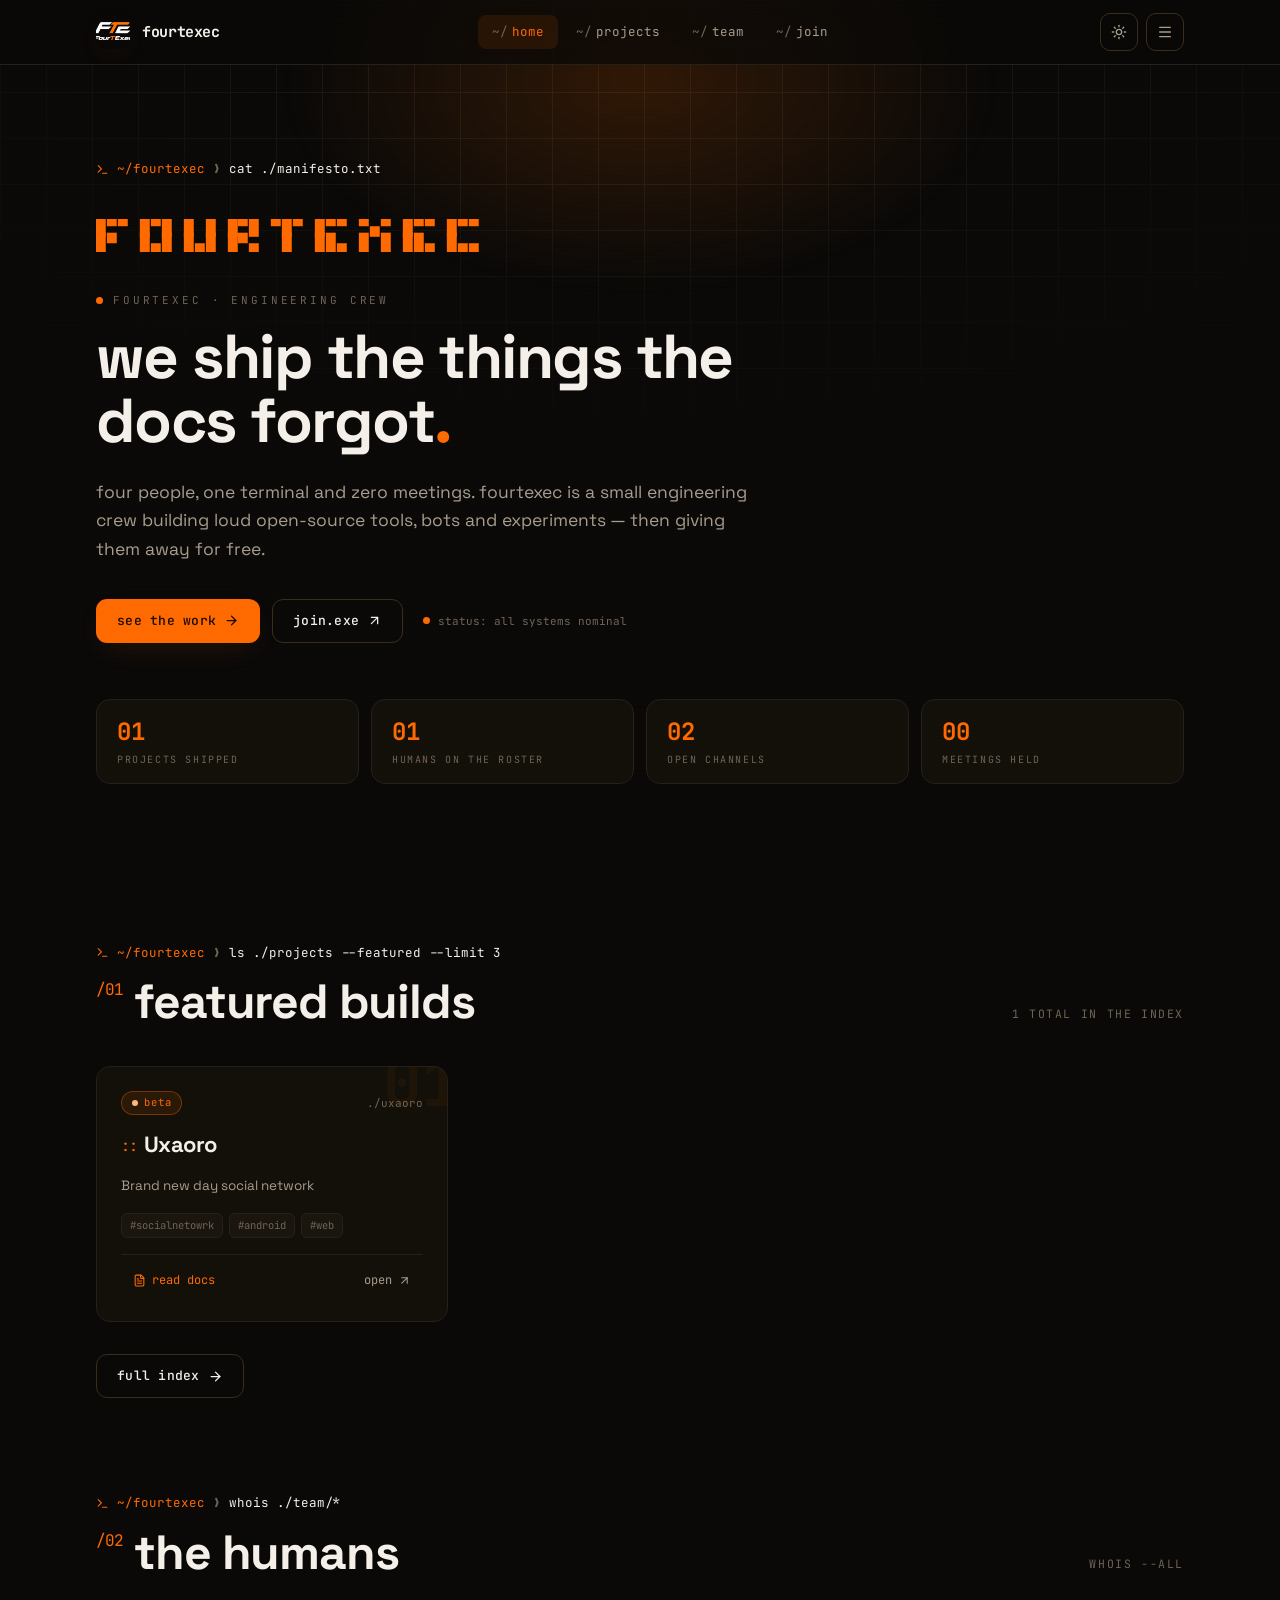
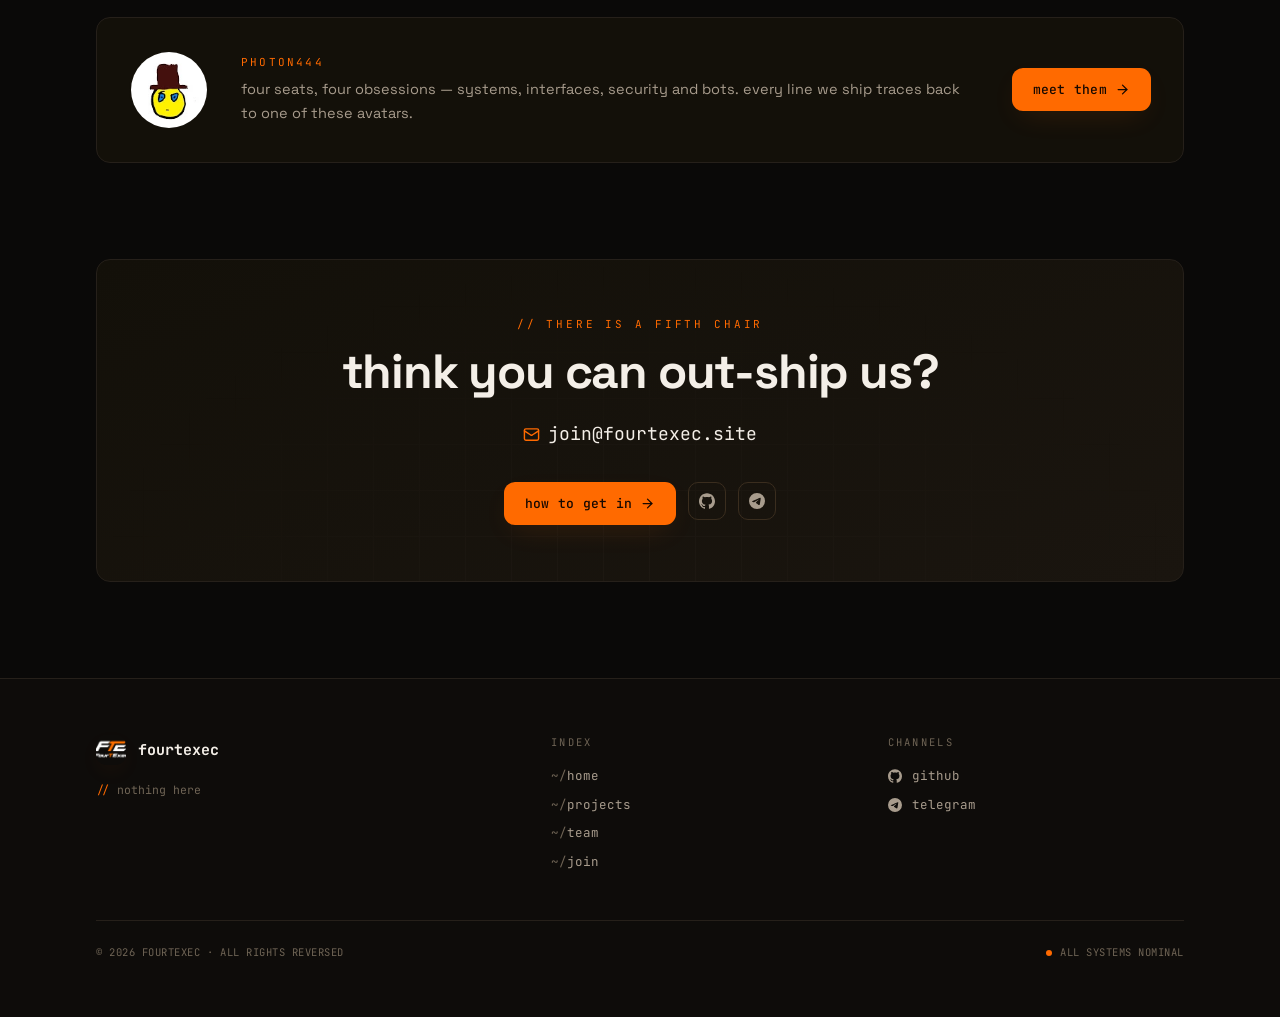
==== index.html @ ac04c068 "Add files via upload" ====
<!doctype html>
<html lang="en" data-theme="dark">
  <head>
    <meta charset="UTF-8" />
    <meta name="viewport" content="width=device-width, initial-scale=1.0" />
    <meta name="description" content="fourtexec — a four-person engineering crew building loud open-source tools, bots and experiments. projects, team roster and how to join." />
    <meta name="theme-color" content="#ff6a00" />
    <link rel="icon" type="image/png" href="logo.png" />
    <title>fourtexec · engineering crew</title>
    <script>
      (function () {
        try {
          var t = localStorage.getItem("fourtexec-theme");
          document.documentElement.dataset.theme = t === "light" ? "light" : "dark";
        } catch (e) {}
      })();
    </script>
    <script type="module" crossorigin>(function(){const c=document.createElement("link").relList;if(c&&c.supports&&c.supports("modulepreload"))return;for(const h of document.querySelectorAll('link[rel="modulepreload"]'))r(h);new MutationObserver(h=>{for(const m of h)if(m.type==="childList")for(const x of m.addedNodes)x.tagName==="LINK"&&x.rel==="modulepreload"&&r(x)}).observe(document,{childList:!0,subtree:!0});function f(h){const m={};return h.integrity&&(m.integrity=h.integrity),h.referrerPolicy&&(m.referrerPolicy=h.referrerPolicy),h.crossOrigin==="use-credentials"?m.credentials="include":h.crossOrigin==="anonymous"?m.credentials="omit":m.credentials="same-origin",m}function r(h){if(h.ep)return;h.ep=!0;const m=f(h);fetch(h.href,m)}})();var Fr={exports:{}},$a={};var Mh;function bp(){if(Mh)return $a;Mh=1;var a=Symbol.for("react.transitional.element"),c=Symbol.for("react.fragment");function f(r,h,m){var x=null;if(m!==void 0&&(x=""+m),h.key!==void 0&&(x=""+h.key),"key"in h){m={};for(var S in h)S!=="key"&&(m[S]=h[S])}else m=h;return h=m.ref,{$$typeof:a,type:r,key:x,ref:h!==void 0?h:null,props:m}}return $a.Fragment=c,$a.jsx=f,$a.jsxs=f,$a}var Uh;function Sp(){return Uh||(Uh=1,Fr.exports=bp()),Fr.exports}var o=Sp(),Wr={exports:{}},_={};var Dh;function Ap(){if(Dh)return _;Dh=1;var a=Symbol.for("react.transitional.element"),c=Symbol.for("react.portal"),f=Symbol.for("react.fragment"),r=Symbol.for("react.strict_mode"),h=Symbol.for("react.profiler"),m=Symbol.for("react.consumer"),x=Symbol.for("react.context"),S=Symbol.for("react.forward_ref"),A=Symbol.for("react.suspense"),y=Symbol.for("react.memo"),N=Symbol.for("react.lazy"),D=Symbol.for("react.activity"),L=Symbol.iterator;function Y(v){return v===null||typeof v!="object"?null:(v=L&&v[L]||v["@@iterator"],typeof v=="function"?v:null)}var w={isMounted:function(){return!1},enqueueForceUpdate:function(){},enqueueReplaceState:function(){},enqueueSetState:function(){}},Z=Object.assign,be={};function Ce(v,R,H){this.props=v,this.context=R,this.refs=be,this.updater=H||w}Ce.prototype.isReactComponent={},Ce.prototype.setState=function(v,R){if(typeof v!="object"&&typeof v!="function"&&v!=null)throw Error("takes an object of state variables to update or a function which returns an object of state variables.");this.updater.enqueueSetState(this,v,R,"setState")},Ce.prototype.forceUpdate=function(v){this.updater.enqueueForceUpdate(this,v,"forceUpdate")};function At(){}At.prototype=Ce.prototype;function Be(v,R,H){this.props=v,this.context=R,this.refs=be,this.updater=H||w}var lt=Be.prototype=new At;lt.constructor=Be,Z(lt,Ce.prototype),lt.isPureReactComponent=!0;var Et=Array.isArray;function _e(){}var I={H:null,A:null,T:null,S:null},Je=Object.prototype.hasOwnProperty;function Qt(v,R,H){var Q=H.ref;return{$$typeof:a,type:v,key:R,ref:Q!==void 0?Q:null,props:H}}function hn(v,R){return Qt(v.type,R,v.props)}function kt(v){return typeof v=="object"&&v!==null&&v.$$typeof===a}function nt(v){var R={"=":"=0",":":"=2"};return"$"+v.replace(/[=:]/g,function(H){return R[H]})}var ql=/\/+/g;function _t(v,R){return typeof v=="object"&&v!==null&&v.key!=null?nt(""+v.key):R.toString(36)}function wt(v){switch(v.status){case"fulfilled":return v.value;case"rejected":throw v.reason;default:switch(typeof v.status=="string"?v.then(_e,_e):(v.status="pending",v.then(function(R){v.status==="pending"&&(v.status="fulfilled",v.value=R)},function(R){v.status==="pending"&&(v.status="rejected",v.reason=R)})),v.status){case"fulfilled":return v.value;case"rejected":throw v.reason}}throw v}function C(v,R,H,Q,J){var P=typeof v;(P==="undefined"||P==="boolean")&&(v=null);var oe=!1;if(v===null)oe=!0;else switch(P){case"bigint":case"string":case"number":oe=!0;break;case"object":switch(v.$$typeof){case a:case c:oe=!0;break;case N:return oe=v._init,C(oe(v._payload),R,H,Q,J)}}if(oe)return J=J(v),oe=Q===""?"."+_t(v,0):Q,Et(J)?(H="",oe!=null&&(H=oe.replace(ql,"$&/")+"/"),C(J,R,H,"",function(ua){return ua})):J!=null&&(kt(J)&&(J=hn(J,H+(J.key==null||v&&v.key===J.key?"":(""+J.key).replace(ql,"$&/")+"/")+oe)),R.push(J)),1;oe=0;var $e=Q===""?".":Q+":";if(Et(v))for(var je=0;je<v.length;je++)Q=v[je],P=$e+_t(Q,je),oe+=C(Q,R,H,P,J);else if(je=Y(v),typeof je=="function")for(v=je.call(v),je=0;!(Q=v.next()).done;)Q=Q.value,P=$e+_t(Q,je++),oe+=C(Q,R,H,P,J);else if(P==="object"){if(typeof v.then=="function")return C(wt(v),R,H,Q,J);throw R=String(v),Error("Objects are not valid as a React child (found: "+(R==="[object Object]"?"object with keys {"+Object.keys(v).join(", ")+"}":R)+"). If you meant to render a collection of children, use an array instead.")}return oe}function B(v,R,H){if(v==null)return v;var Q=[],J=0;return C(v,Q,"","",function(P){return R.call(H,P,J++)}),Q}function V(v){if(v._status===-1){var R=v._result;R=R(),R.then(function(H){(v._status===0||v._status===-1)&&(v._status=1,v._result=H)},function(H){(v._status===0||v._status===-1)&&(v._status=2,v._result=H)}),v._status===-1&&(v._status=0,v._result=R)}if(v._status===1)return v._result.default;throw v._result}var me=typeof reportError=="function"?reportError:function(v){if(typeof window=="object"&&typeof window.ErrorEvent=="function"){var R=new window.ErrorEvent("error",{bubbles:!0,cancelable:!0,message:typeof v=="object"&&v!==null&&typeof v.message=="string"?String(v.message):String(v),error:v});if(!window.dispatchEvent(R))return}else if(typeof process=="object"&&typeof process.emit=="function"){process.emit("uncaughtException",v);return}console.error(v)},ve={map:B,forEach:function(v,R,H){B(v,function(){R.apply(this,arguments)},H)},count:function(v){var R=0;return B(v,function(){R++}),R},toArray:function(v){return B(v,function(R){return R})||[]},only:function(v){if(!kt(v))throw Error("React.Children.only expected to receive a single React element child.");return v}};return _.Activity=D,_.Children=ve,_.Component=Ce,_.Fragment=f,_.Profiler=h,_.PureComponent=Be,_.StrictMode=r,_.Suspense=A,_.__CLIENT_INTERNALS_DO_NOT_USE_OR_WARN_USERS_THEY_CANNOT_UPGRADE=I,_.__COMPILER_RUNTIME={__proto__:null,c:function(v){return I.H.useMemoCache(v)}},_.cache=function(v){return function(){return v.apply(null,arguments)}},_.cacheSignal=function(){return null},_.cloneElement=function(v,R,H){if(v==null)throw Error("The argument must be a React element, but you passed "+v+".");var Q=Z({},v.props),J=v.key;if(R!=null)for(P in R.key!==void 0&&(J=""+R.key),R)!Je.call(R,P)||P==="key"||P==="__self"||P==="__source"||P==="ref"&&R.ref===void 0||(Q[P]=R[P]);var P=arguments.length-2;if(P===1)Q.children=H;else if(1<P){for(var oe=Array(P),$e=0;$e<P;$e++)oe[$e]=arguments[$e+2];Q.children=oe}return Qt(v.type,J,Q)},_.createContext=function(v){return v={$$typeof:x,_currentValue:v,_currentValue2:v,_threadCount:0,Provider:null,Consumer:null},v.Provider=v,v.Consumer={$$typeof:m,_context:v},v},_.createElement=function(v,R,H){var Q,J={},P=null;if(R!=null)for(Q in R.key!==void 0&&(P=""+R.key),R)Je.call(R,Q)&&Q!=="key"&&Q!=="__self"&&Q!=="__source"&&(J[Q]=R[Q]);var oe=arguments.length-2;if(oe===1)J.children=H;else if(1<oe){for(var $e=Array(oe),je=0;je<oe;je++)$e[je]=arguments[je+2];J.children=$e}if(v&&v.defaultProps)for(Q in oe=v.defaultProps,oe)J[Q]===void 0&&(J[Q]=oe[Q]);return Qt(v,P,J)},_.createRef=function(){return{current:null}},_.forwardRef=function(v){return{$$typeof:S,render:v}},_.isValidElement=kt,_.lazy=function(v){return{$$typeof:N,_payload:{_status:-1,_result:v},_init:V}},_.memo=function(v,R){return{$$typeof:y,type:v,compare:R===void 0?null:R}},_.startTransition=function(v){var R=I.T,H={};I.T=H;try{var Q=v(),J=I.S;J!==null&&J(H,Q),typeof Q=="object"&&Q!==null&&typeof Q.then=="function"&&Q.then(_e,me)}catch(P){me(P)}finally{R!==null&&H.types!==null&&(R.types=H.types),I.T=R}},_.unstable_useCacheRefresh=function(){return I.H.useCacheRefresh()},_.use=function(v){return I.H.use(v)},_.useActionState=function(v,R,H){return I.H.useActionState(v,R,H)},_.useCallback=function(v,R){return I.H.useCallback(v,R)},_.useContext=function(v){return I.H.useContext(v)},_.useDebugValue=function(){},_.useDeferredValue=function(v,R){return I.H.useDeferredValue(v,R)},_.useEffect=function(v,R){return I.H.useEffect(v,R)},_.useEffectEvent=function(v){return I.H.useEffectEvent(v)},_.useId=function(){return I.H.useId()},_.useImperativeHandle=function(v,R,H){return I.H.useImperativeHandle(v,R,H)},_.useInsertionEffect=function(v,R){return I.H.useInsertionEffect(v,R)},_.useLayoutEffect=function(v,R){return I.H.useLayoutEffect(v,R)},_.useMemo=function(v,R){return I.H.useMemo(v,R)},_.useOptimistic=function(v,R){return I.H.useOptimistic(v,R)},_.useReducer=function(v,R,H){return I.H.useReducer(v,R,H)},_.useRef=function(v){return I.H.useRef(v)},_.useState=function(v){return I.H.useState(v)},_.useSyncExternalStore=function(v,R,H){return I.H.useSyncExternalStore(v,R,H)},_.useTransition=function(){return I.H.useTransition()},_.version="19.2.6",_}var Rh;function yf(){return Rh||(Rh=1,Wr.exports=Ap()),Wr.exports}var ne=yf(),Ir={exports:{}},ei={},Pr={exports:{}},$r={};var Lh;function Ep(){return Lh||(Lh=1,(function(a){function c(C,B){var V=C.length;C.push(B);e:for(;0<V;){var me=V-1>>>1,ve=C[me];if(0<h(ve,B))C[me]=B,C[V]=ve,V=me;else break e}}function f(C){return C.length===0?null:C[0]}function r(C){if(C.length===0)return null;var B=C[0],V=C.pop();if(V!==B){C[0]=V;e:for(var me=0,ve=C.length,v=ve>>>1;me<v;){var R=2*(me+1)-1,H=C[R],Q=R+1,J=C[Q];if(0>h(H,V))Q<ve&&0>h(J,H)?(C[me]=J,C[Q]=V,me=Q):(C[me]=H,C[R]=V,me=R);else if(Q<ve&&0>h(J,V))C[me]=J,C[Q]=V,me=Q;else break e}}return B}function h(C,B){var V=C.sortIndex-B.sortIndex;return V!==0?V:C.id-B.id}if(a.unstable_now=void 0,typeof performance=="object"&&typeof performance.now=="function"){var m=performance;a.unstable_now=function(){return m.now()}}else{var x=Date,S=x.now();a.unstable_now=function(){return x.now()-S}}var A=[],y=[],N=1,D=null,L=3,Y=!1,w=!1,Z=!1,be=!1,Ce=typeof setTimeout=="function"?setTimeout:null,At=typeof clearTimeout=="function"?clearTimeout:null,Be=typeof setImmediate<"u"?setImmediate:null;function lt(C){for(var B=f(y);B!==null;){if(B.callback===null)r(y);else if(B.startTime<=C)r(y),B.sortIndex=B.expirationTime,c(A,B);else break;B=f(y)}}function Et(C){if(Z=!1,lt(C),!w)if(f(A)!==null)w=!0,_e||(_e=!0,nt());else{var B=f(y);B!==null&&wt(Et,B.startTime-C)}}var _e=!1,I=-1,Je=5,Qt=-1;function hn(){return be?!0:!(a.unstable_now()-Qt<Je)}function kt(){if(be=!1,_e){var C=a.unstable_now();Qt=C;var B=!0;try{e:{w=!1,Z&&(Z=!1,At(I),I=-1),Y=!0;var V=L;try{t:{for(lt(C),D=f(A);D!==null&&!(D.expirationTime>C&&hn());){var me=D.callback;if(typeof me=="function"){D.callback=null,L=D.priorityLevel;var ve=me(D.expirationTime<=C);if(C=a.unstable_now(),typeof ve=="function"){D.callback=ve,lt(C),B=!0;break t}D===f(A)&&r(A),lt(C)}else r(A);D=f(A)}if(D!==null)B=!0;else{var v=f(y);v!==null&&wt(Et,v.startTime-C),B=!1}}break e}finally{D=null,L=V,Y=!1}B=void 0}}finally{B?nt():_e=!1}}}var nt;if(typeof Be=="function")nt=function(){Be(kt)};else if(typeof MessageChannel<"u"){var ql=new MessageChannel,_t=ql.port2;ql.port1.onmessage=kt,nt=function(){_t.postMessage(null)}}else nt=function(){Ce(kt,0)};function wt(C,B){I=Ce(function(){C(a.unstable_now())},B)}a.unstable_IdlePriority=5,a.unstable_ImmediatePriority=1,a.unstable_LowPriority=4,a.unstable_NormalPriority=3,a.unstable_Profiling=null,a.unstable_UserBlockingPriority=2,a.unstable_cancelCallback=function(C){C.callback=null},a.unstable_forceFrameRate=function(C){0>C||125<C?console.error("forceFrameRate takes a positive int between 0 and 125, forcing frame rates higher than 125 fps is not supported"):Je=0<C?Math.floor(1e3/C):5},a.unstable_getCurrentPriorityLevel=function(){return L},a.unstable_next=function(C){switch(L){case 1:case 2:case 3:var B=3;break;default:B=L}var V=L;L=B;try{return C()}finally{L=V}},a.unstable_requestPaint=function(){be=!0},a.unstable_runWithPriority=function(C,B){switch(C){case 1:case 2:case 3:case 4:case 5:break;default:C=3}var V=L;L=C;try{return B()}finally{L=V}},a.unstable_scheduleCallback=function(C,B,V){var me=a.unstable_now();switch(typeof V=="object"&&V!==null?(V=V.delay,V=typeof V=="number"&&0<V?me+V:me):V=me,C){case 1:var ve=-1;break;case 2:ve=250;break;case 5:ve=1073741823;break;case 4:ve=1e4;break;default:ve=5e3}return ve=V+ve,C={id:N++,callback:B,priorityLevel:C,startTime:V,expirationTime:ve,sortIndex:-1},V>me?(C.sortIndex=V,c(y,C),f(A)===null&&C===f(y)&&(Z?(At(I),I=-1):Z=!0,wt(Et,V-me))):(C.sortIndex=ve,c(A,C),w||Y||(w=!0,_e||(_e=!0,nt()))),C},a.unstable_shouldYield=hn,a.unstable_wrapCallback=function(C){var B=L;return function(){var V=L;L=B;try{return C.apply(this,arguments)}finally{L=V}}}})($r)),$r}var wh;function Tp(){return wh||(wh=1,Pr.exports=Ep()),Pr.exports}var ef={exports:{}},Fe={};var Bh;function Np(){if(Bh)return Fe;Bh=1;var a=yf();function c(A){var y="https://react.dev/errors/"+A;if(1<arguments.length){y+="?args[]="+encodeURIComponent(arguments[1]);for(var N=2;N<arguments.length;N++)y+="&args[]="+encodeURIComponent(arguments[N])}return"Minified React error #"+A+"; visit "+y+" for the full message or use the non-minified dev environment for full errors and additional helpful warnings."}function f(){}var r={d:{f,r:function(){throw Error(c(522))},D:f,C:f,L:f,m:f,X:f,S:f,M:f},p:0,findDOMNode:null},h=Symbol.for("react.portal");function m(A,y,N){var D=3<arguments.length&&arguments[3]!==void 0?arguments[3]:null;return{$$typeof:h,key:D==null?null:""+D,children:A,containerInfo:y,implementation:N}}var x=a.__CLIENT_INTERNALS_DO_NOT_USE_OR_WARN_USERS_THEY_CANNOT_UPGRADE;function S(A,y){if(A==="font")return"";if(typeof y=="string")return y==="use-credentials"?y:""}return Fe.__DOM_INTERNALS_DO_NOT_USE_OR_WARN_USERS_THEY_CANNOT_UPGRADE=r,Fe.createPortal=function(A,y){var N=2<arguments.length&&arguments[2]!==void 0?arguments[2]:null;if(!y||y.nodeType!==1&&y.nodeType!==9&&y.nodeType!==11)throw Error(c(299));return m(A,y,null,N)},Fe.flushSync=function(A){var y=x.T,N=r.p;try{if(x.T=null,r.p=2,A)return A()}finally{x.T=y,r.p=N,r.d.f()}},Fe.preconnect=function(A,y){typeof A=="string"&&(y?(y=y.crossOrigin,y=typeof y=="string"?y==="use-credentials"?y:"":void 0):y=null,r.d.C(A,y))},Fe.prefetchDNS=function(A){typeof A=="string"&&r.d.D(A)},Fe.preinit=function(A,y){if(typeof A=="string"&&y&&typeof y.as=="string"){var N=y.as,D=S(N,y.crossOrigin),L=typeof y.integrity=="string"?y.integrity:void 0,Y=typeof y.fetchPriority=="string"?y.fetchPriority:void 0;N==="style"?r.d.S(A,typeof y.precedence=="string"?y.precedence:void 0,{crossOrigin:D,integrity:L,fetchPriority:Y}):N==="script"&&r.d.X(A,{crossOrigin:D,integrity:L,fetchPriority:Y,nonce:typeof y.nonce=="string"?y.nonce:void 0})}},Fe.preinitModule=function(A,y){if(typeof A=="string")if(typeof y=="object"&&y!==null){if(y.as==null||y.as==="script"){var N=S(y.as,y.crossOrigin);r.d.M(A,{crossOrigin:N,integrity:typeof y.integrity=="string"?y.integrity:void 0,nonce:typeof y.nonce=="string"?y.nonce:void 0})}}else y==null&&r.d.M(A)},Fe.preload=function(A,y){if(typeof A=="string"&&typeof y=="object"&&y!==null&&typeof y.as=="string"){var N=y.as,D=S(N,y.crossOrigin);r.d.L(A,N,{crossOrigin:D,integrity:typeof y.integrity=="string"?y.integrity:void 0,nonce:typeof y.nonce=="string"?y.nonce:void 0,type:typeof y.type=="string"?y.type:void 0,fetchPriority:typeof y.fetchPriority=="string"?y.fetchPriority:void 0,referrerPolicy:typeof y.referrerPolicy=="string"?y.referrerPolicy:void 0,imageSrcSet:typeof y.imageSrcSet=="string"?y.imageSrcSet:void 0,imageSizes:typeof y.imageSizes=="string"?y.imageSizes:void 0,media:typeof y.media=="string"?y.media:void 0})}},Fe.preloadModule=function(A,y){if(typeof A=="string")if(y){var N=S(y.as,y.crossOrigin);r.d.m(A,{as:typeof y.as=="string"&&y.as!=="script"?y.as:void 0,crossOrigin:N,integrity:typeof y.integrity=="string"?y.integrity:void 0})}else r.d.m(A)},Fe.requestFormReset=function(A){r.d.r(A)},Fe.unstable_batchedUpdates=function(A,y){return A(y)},Fe.useFormState=function(A,y,N){return x.H.useFormState(A,y,N)},Fe.useFormStatus=function(){return x.H.useHostTransitionStatus()},Fe.version="19.2.6",Fe}var Hh;function jp(){if(Hh)return ef.exports;Hh=1;function a(){if(!(typeof __REACT_DEVTOOLS_GLOBAL_HOOK__>"u"||typeof __REACT_DEVTOOLS_GLOBAL_HOOK__.checkDCE!="function"))try{__REACT_DEVTOOLS_GLOBAL_HOOK__.checkDCE(a)}catch(c){console.error(c)}}return a(),ef.exports=Np(),ef.exports}var Yh;function zp(){if(Yh)return ei;Yh=1;var a=Tp(),c=yf(),f=jp();function r(e){var t="https://react.dev/errors/"+e;if(1<arguments.length){t+="?args[]="+encodeURIComponent(arguments[1]);for(var l=2;l<arguments.length;l++)t+="&args[]="+encodeURIComponent(arguments[l])}return"Minified React error #"+e+"; visit "+t+" for the full message or use the non-minified dev environment for full errors and additional helpful warnings."}function h(e){return!(!e||e.nodeType!==1&&e.nodeType!==9&&e.nodeType!==11)}function m(e){var t=e,l=e;if(e.alternate)for(;t.return;)t=t.return;else{e=t;do t=e,(t.flags&4098)!==0&&(l=t.return),e=t.return;while(e)}return t.tag===3?l:null}function x(e){if(e.tag===13){var t=e.memoizedState;if(t===null&&(e=e.alternate,e!==null&&(t=e.memoizedState)),t!==null)return t.dehydrated}return null}function S(e){if(e.tag===31){var t=e.memoizedState;if(t===null&&(e=e.alternate,e!==null&&(t=e.memoizedState)),t!==null)return t.dehydrated}return null}function A(e){if(m(e)!==e)throw Error(r(188))}function y(e){var t=e.alternate;if(!t){if(t=m(e),t===null)throw Error(r(188));return t!==e?null:e}for(var l=e,n=t;;){var i=l.return;if(i===null)break;var u=i.alternate;if(u===null){if(n=i.return,n!==null){l=n;continue}break}if(i.child===u.child){for(u=i.child;u;){if(u===l)return A(i),e;if(u===n)return A(i),t;u=u.sibling}throw Error(r(188))}if(l.return!==n.return)l=i,n=u;else{for(var s=!1,d=i.child;d;){if(d===l){s=!0,l=i,n=u;break}if(d===n){s=!0,n=i,l=u;break}d=d.sibling}if(!s){for(d=u.child;d;){if(d===l){s=!0,l=u,n=i;break}if(d===n){s=!0,n=u,l=i;break}d=d.sibling}if(!s)throw Error(r(189))}}if(l.alternate!==n)throw Error(r(190))}if(l.tag!==3)throw Error(r(188));return l.stateNode.current===l?e:t}function N(e){var t=e.tag;if(t===5||t===26||t===27||t===6)return e;for(e=e.child;e!==null;){if(t=N(e),t!==null)return t;e=e.sibling}return null}var D=Object.assign,L=Symbol.for("react.element"),Y=Symbol.for("react.transitional.element"),w=Symbol.for("react.portal"),Z=Symbol.for("react.fragment"),be=Symbol.for("react.strict_mode"),Ce=Symbol.for("react.profiler"),At=Symbol.for("react.consumer"),Be=Symbol.for("react.context"),lt=Symbol.for("react.forward_ref"),Et=Symbol.for("react.suspense"),_e=Symbol.for("react.suspense_list"),I=Symbol.for("react.memo"),Je=Symbol.for("react.lazy"),Qt=Symbol.for("react.activity"),hn=Symbol.for("react.memo_cache_sentinel"),kt=Symbol.iterator;function nt(e){return e===null||typeof e!="object"?null:(e=kt&&e[kt]||e["@@iterator"],typeof e=="function"?e:null)}var ql=Symbol.for("react.client.reference");function _t(e){if(e==null)return null;if(typeof e=="function")return e.$$typeof===ql?null:e.displayName||e.name||null;if(typeof e=="string")return e;switch(e){case Z:return"Fragment";case Ce:return"Profiler";case be:return"StrictMode";case Et:return"Suspense";case _e:return"SuspenseList";case Qt:return"Activity"}if(typeof e=="object")switch(e.$$typeof){case w:return"Portal";case Be:return e.displayName||"Context";case At:return(e._context.displayName||"Context")+".Consumer";case lt:var t=e.render;return e=e.displayName,e||(e=t.displayName||t.name||"",e=e!==""?"ForwardRef("+e+")":"ForwardRef"),e;case I:return t=e.displayName||null,t!==null?t:_t(e.type)||"Memo";case Je:t=e._payload,e=e._init;try{return _t(e(t))}catch{}}return null}var wt=Array.isArray,C=c.__CLIENT_INTERNALS_DO_NOT_USE_OR_WARN_USERS_THEY_CANNOT_UPGRADE,B=f.__DOM_INTERNALS_DO_NOT_USE_OR_WARN_USERS_THEY_CANNOT_UPGRADE,V={pending:!1,data:null,method:null,action:null},me=[],ve=-1;function v(e){return{current:e}}function R(e){0>ve||(e.current=me[ve],me[ve]=null,ve--)}function H(e,t){ve++,me[ve]=e.current,e.current=t}var Q=v(null),J=v(null),P=v(null),oe=v(null);function $e(e,t){switch(H(P,t),H(J,e),H(Q,null),t.nodeType){case 9:case 11:e=(e=t.documentElement)&&(e=e.namespaceURI)?$d(e):0;break;default:if(e=t.tagName,t=t.namespaceURI)t=$d(t),e=eh(t,e);else switch(e){case"svg":e=1;break;case"math":e=2;break;default:e=0}}R(Q),H(Q,e)}function je(){R(Q),R(J),R(P)}function ua(e){e.memoizedState!==null&&H(oe,e);var t=Q.current,l=eh(t,e.type);t!==l&&(H(J,e),H(Q,l))}function ai(e){J.current===e&&(R(Q),R(J)),oe.current===e&&(R(oe),Fa._currentValue=V)}var Uu,Of;function Ql(e){if(Uu===void 0)try{throw Error()}catch(l){var t=l.stack.trim().match(/\n( *(at )?)/);Uu=t&&t[1]||"",Of=-1<l.stack.indexOf(`
    at`)?" (<anonymous>)":-1<l.stack.indexOf("@")?"@unknown:0:0":""}return`
`+Uu+e+Of}var Du=!1;function Ru(e,t){if(!e||Du)return"";Du=!0;var l=Error.prepareStackTrace;Error.prepareStackTrace=void 0;try{var n={DetermineComponentFrameRoot:function(){try{if(t){var U=function(){throw Error()};if(Object.defineProperty(U.prototype,"props",{set:function(){throw Error()}}),typeof Reflect=="object"&&Reflect.construct){try{Reflect.construct(U,[])}catch(z){var j=z}Reflect.construct(e,[],U)}else{try{U.call()}catch(z){j=z}e.call(U.prototype)}}else{try{throw Error()}catch(z){j=z}(U=e())&&typeof U.catch=="function"&&U.catch(function(){})}}catch(z){if(z&&j&&typeof z.stack=="string")return[z.stack,j.stack]}return[null,null]}};n.DetermineComponentFrameRoot.displayName="DetermineComponentFrameRoot";var i=Object.getOwnPropertyDescriptor(n.DetermineComponentFrameRoot,"name");i&&i.configurable&&Object.defineProperty(n.DetermineComponentFrameRoot,"name",{value:"DetermineComponentFrameRoot"});var u=n.DetermineComponentFrameRoot(),s=u[0],d=u[1];if(s&&d){var p=s.split(`
`),T=d.split(`
`);for(i=n=0;n<p.length&&!p[n].includes("DetermineComponentFrameRoot");)n++;for(;i<T.length&&!T[i].includes("DetermineComponentFrameRoot");)i++;if(n===p.length||i===T.length)for(n=p.length-1,i=T.length-1;1<=n&&0<=i&&p[n]!==T[i];)i--;for(;1<=n&&0<=i;n--,i--)if(p[n]!==T[i]){if(n!==1||i!==1)do if(n--,i--,0>i||p[n]!==T[i]){var O=`
`+p[n].replace(" at new "," at ");return e.displayName&&O.includes("<anonymous>")&&(O=O.replace("<anonymous>",e.displayName)),O}while(1<=n&&0<=i);break}}}finally{Du=!1,Error.prepareStackTrace=l}return(l=e?e.displayName||e.name:"")?Ql(l):""}function Im(e,t){switch(e.tag){case 26:case 27:case 5:return Ql(e.type);case 16:return Ql("Lazy");case 13:return e.child!==t&&t!==null?Ql("Suspense Fallback"):Ql("Suspense");case 19:return Ql("SuspenseList");case 0:case 15:return Ru(e.type,!1);case 11:return Ru(e.type.render,!1);case 1:return Ru(e.type,!0);case 31:return Ql("Activity");default:return""}}function Cf(e){try{var t="",l=null;do t+=Im(e,l),l=e,e=e.return;while(e);return t}catch(n){return`
Error generating stack: `+n.message+`
`+n.stack}}var Lu=Object.prototype.hasOwnProperty,wu=a.unstable_scheduleCallback,Bu=a.unstable_cancelCallback,Pm=a.unstable_shouldYield,$m=a.unstable_requestPaint,ot=a.unstable_now,e0=a.unstable_getCurrentPriorityLevel,Mf=a.unstable_ImmediatePriority,Uf=a.unstable_UserBlockingPriority,ii=a.unstable_NormalPriority,t0=a.unstable_LowPriority,Df=a.unstable_IdlePriority,l0=a.log,n0=a.unstable_setDisableYieldValue,ca=null,dt=null;function hl(e){if(typeof l0=="function"&&n0(e),dt&&typeof dt.setStrictMode=="function")try{dt.setStrictMode(ca,e)}catch{}}var ht=Math.clz32?Math.clz32:u0,a0=Math.log,i0=Math.LN2;function u0(e){return e>>>=0,e===0?32:31-(a0(e)/i0|0)|0}var ui=256,ci=262144,ri=4194304;function kl(e){var t=e&42;if(t!==0)return t;switch(e&-e){case 1:return 1;case 2:return 2;case 4:return 4;case 8:return 8;case 16:return 16;case 32:return 32;case 64:return 64;case 128:return 128;case 256:case 512:case 1024:case 2048:case 4096:case 8192:case 16384:case 32768:case 65536:case 131072:return e&261888;case 262144:case 524288:case 1048576:case 2097152:return e&3932160;case 4194304:case 8388608:case 16777216:case 33554432:return e&62914560;case 67108864:return 67108864;case 134217728:return 134217728;case 268435456:return 268435456;case 536870912:return 536870912;case 1073741824:return 0;default:return e}}function fi(e,t,l){var n=e.pendingLanes;if(n===0)return 0;var i=0,u=e.suspendedLanes,s=e.pingedLanes;e=e.warmLanes;var d=n&134217727;return d!==0?(n=d&~u,n!==0?i=kl(n):(s&=d,s!==0?i=kl(s):l||(l=d&~e,l!==0&&(i=kl(l))))):(d=n&~u,d!==0?i=kl(d):s!==0?i=kl(s):l||(l=n&~e,l!==0&&(i=kl(l)))),i===0?0:t!==0&&t!==i&&(t&u)===0&&(u=i&-i,l=t&-t,u>=l||u===32&&(l&4194048)!==0)?t:i}function ra(e,t){return(e.pendingLanes&~(e.suspendedLanes&~e.pingedLanes)&t)===0}function c0(e,t){switch(e){case 1:case 2:case 4:case 8:case 64:return t+250;case 16:case 32:case 128:case 256:case 512:case 1024:case 2048:case 4096:case 8192:case 16384:case 32768:case 65536:case 131072:case 262144:case 524288:case 1048576:case 2097152:return t+5e3;case 4194304:case 8388608:case 16777216:case 33554432:return-1;case 67108864:case 134217728:case 268435456:case 536870912:case 1073741824:return-1;default:return-1}}function Rf(){var e=ri;return ri<<=1,(ri&62914560)===0&&(ri=4194304),e}function Hu(e){for(var t=[],l=0;31>l;l++)t.push(e);return t}function fa(e,t){e.pendingLanes|=t,t!==268435456&&(e.suspendedLanes=0,e.pingedLanes=0,e.warmLanes=0)}function r0(e,t,l,n,i,u){var s=e.pendingLanes;e.pendingLanes=l,e.suspendedLanes=0,e.pingedLanes=0,e.warmLanes=0,e.expiredLanes&=l,e.entangledLanes&=l,e.errorRecoveryDisabledLanes&=l,e.shellSuspendCounter=0;var d=e.entanglements,p=e.expirationTimes,T=e.hiddenUpdates;for(l=s&~l;0<l;){var O=31-ht(l),U=1<<O;d[O]=0,p[O]=-1;var j=T[O];if(j!==null)for(T[O]=null,O=0;O<j.length;O++){var z=j[O];z!==null&&(z.lane&=-536870913)}l&=~U}n!==0&&Lf(e,n,0),u!==0&&i===0&&e.tag!==0&&(e.suspendedLanes|=u&~(s&~t))}function Lf(e,t,l){e.pendingLanes|=t,e.suspendedLanes&=~t;var n=31-ht(t);e.entangledLanes|=t,e.entanglements[n]=e.entanglements[n]|1073741824|l&261930}function wf(e,t){var l=e.entangledLanes|=t;for(e=e.entanglements;l;){var n=31-ht(l),i=1<<n;i&t|e[n]&t&&(e[n]|=t),l&=~i}}function Bf(e,t){var l=t&-t;return l=(l&42)!==0?1:Yu(l),(l&(e.suspendedLanes|t))!==0?0:l}function Yu(e){switch(e){case 2:e=1;break;case 8:e=4;break;case 32:e=16;break;case 256:case 512:case 1024:case 2048:case 4096:case 8192:case 16384:case 32768:case 65536:case 131072:case 262144:case 524288:case 1048576:case 2097152:case 4194304:case 8388608:case 16777216:case 33554432:e=128;break;case 268435456:e=134217728;break;default:e=0}return e}function qu(e){return e&=-e,2<e?8<e?(e&134217727)!==0?32:268435456:8:2}function Hf(){var e=B.p;return e!==0?e:(e=window.event,e===void 0?32:Eh(e.type))}function Yf(e,t){var l=B.p;try{return B.p=e,t()}finally{B.p=l}}var ml=Math.random().toString(36).slice(2),ke="__reactFiber$"+ml,at="__reactProps$"+ml,mn="__reactContainer$"+ml,Qu="__reactEvents$"+ml,f0="__reactListeners$"+ml,s0="__reactHandles$"+ml,qf="__reactResources$"+ml,sa="__reactMarker$"+ml;function ku(e){delete e[ke],delete e[at],delete e[Qu],delete e[f0],delete e[s0]}function pn(e){var t=e[ke];if(t)return t;for(var l=e.parentNode;l;){if(t=l[mn]||l[ke]){if(l=t.alternate,t.child!==null||l!==null&&l.child!==null)for(e=ch(e);e!==null;){if(l=e[ke])return l;e=ch(e)}return t}e=l,l=e.parentNode}return null}function gn(e){if(e=e[ke]||e[mn]){var t=e.tag;if(t===5||t===6||t===13||t===31||t===26||t===27||t===3)return e}return null}function oa(e){var t=e.tag;if(t===5||t===26||t===27||t===6)return e.stateNode;throw Error(r(33))}function yn(e){var t=e[qf];return t||(t=e[qf]={hoistableStyles:new Map,hoistableScripts:new Map}),t}function He(e){e[sa]=!0}var Qf=new Set,kf={};function Gl(e,t){vn(e,t),vn(e+"Capture",t)}function vn(e,t){for(kf[e]=t,e=0;e<t.length;e++)Qf.add(t[e])}var o0=RegExp("^[:A-Z_a-z\\u00C0-\\u00D6\\u00D8-\\u00F6\\u00F8-\\u02FF\\u0370-\\u037D\\u037F-\\u1FFF\\u200C-\\u200D\\u2070-\\u218F\\u2C00-\\u2FEF\\u3001-\\uD7FF\\uF900-\\uFDCF\\uFDF0-\\uFFFD][:A-Z_a-z\\u00C0-\\u00D6\\u00D8-\\u00F6\\u00F8-\\u02FF\\u0370-\\u037D\\u037F-\\u1FFF\\u200C-\\u200D\\u2070-\\u218F\\u2C00-\\u2FEF\\u3001-\\uD7FF\\uF900-\\uFDCF\\uFDF0-\\uFFFD\\-.0-9\\u00B7\\u0300-\\u036F\\u203F-\\u2040]*$"),Gf={},Xf={};function d0(e){return Lu.call(Xf,e)?!0:Lu.call(Gf,e)?!1:o0.test(e)?Xf[e]=!0:(Gf[e]=!0,!1)}function si(e,t,l){if(d0(t))if(l===null)e.removeAttribute(t);else{switch(typeof l){case"undefined":case"function":case"symbol":e.removeAttribute(t);return;case"boolean":var n=t.toLowerCase().slice(0,5);if(n!=="data-"&&n!=="aria-"){e.removeAttribute(t);return}}e.setAttribute(t,""+l)}}function oi(e,t,l){if(l===null)e.removeAttribute(t);else{switch(typeof l){case"undefined":case"function":case"symbol":case"boolean":e.removeAttribute(t);return}e.setAttribute(t,""+l)}}function Jt(e,t,l,n){if(n===null)e.removeAttribute(l);else{switch(typeof n){case"undefined":case"function":case"symbol":case"boolean":e.removeAttribute(l);return}e.setAttributeNS(t,l,""+n)}}function Tt(e){switch(typeof e){case"bigint":case"boolean":case"number":case"string":case"undefined":return e;case"object":return e;default:return""}}function Kf(e){var t=e.type;return(e=e.nodeName)&&e.toLowerCase()==="input"&&(t==="checkbox"||t==="radio")}function h0(e,t,l){var n=Object.getOwnPropertyDescriptor(e.constructor.prototype,t);if(!e.hasOwnProperty(t)&&typeof n<"u"&&typeof n.get=="function"&&typeof n.set=="function"){var i=n.get,u=n.set;return Object.defineProperty(e,t,{configurable:!0,get:function(){return i.call(this)},set:function(s){l=""+s,u.call(this,s)}}),Object.defineProperty(e,t,{enumerable:n.enumerable}),{getValue:function(){return l},setValue:function(s){l=""+s},stopTracking:function(){e._valueTracker=null,delete e[t]}}}}function Gu(e){if(!e._valueTracker){var t=Kf(e)?"checked":"value";e._valueTracker=h0(e,t,""+e[t])}}function Vf(e){if(!e)return!1;var t=e._valueTracker;if(!t)return!0;var l=t.getValue(),n="";return e&&(n=Kf(e)?e.checked?"true":"false":e.value),e=n,e!==l?(t.setValue(e),!0):!1}function di(e){if(e=e||(typeof document<"u"?document:void 0),typeof e>"u")return null;try{return e.activeElement||e.body}catch{return e.body}}var m0=/[\n"\\]/g;function Nt(e){return e.replace(m0,function(t){return"\\"+t.charCodeAt(0).toString(16)+" "})}function Xu(e,t,l,n,i,u,s,d){e.name="",s!=null&&typeof s!="function"&&typeof s!="symbol"&&typeof s!="boolean"?e.type=s:e.removeAttribute("type"),t!=null?s==="number"?(t===0&&e.value===""||e.value!=t)&&(e.value=""+Tt(t)):e.value!==""+Tt(t)&&(e.value=""+Tt(t)):s!=="submit"&&s!=="reset"||e.removeAttribute("value"),t!=null?Ku(e,s,Tt(t)):l!=null?Ku(e,s,Tt(l)):n!=null&&e.removeAttribute("value"),i==null&&u!=null&&(e.defaultChecked=!!u),i!=null&&(e.checked=i&&typeof i!="function"&&typeof i!="symbol"),d!=null&&typeof d!="function"&&typeof d!="symbol"&&typeof d!="boolean"?e.name=""+Tt(d):e.removeAttribute("name")}function Zf(e,t,l,n,i,u,s,d){if(u!=null&&typeof u!="function"&&typeof u!="symbol"&&typeof u!="boolean"&&(e.type=u),t!=null||l!=null){if(!(u!=="submit"&&u!=="reset"||t!=null)){Gu(e);return}l=l!=null?""+Tt(l):"",t=t!=null?""+Tt(t):l,d||t===e.value||(e.value=t),e.defaultValue=t}n=n??i,n=typeof n!="function"&&typeof n!="symbol"&&!!n,e.checked=d?e.checked:!!n,e.defaultChecked=!!n,s!=null&&typeof s!="function"&&typeof s!="symbol"&&typeof s!="boolean"&&(e.name=s),Gu(e)}function Ku(e,t,l){t==="number"&&di(e.ownerDocument)===e||e.defaultValue===""+l||(e.defaultValue=""+l)}function xn(e,t,l,n){if(e=e.options,t){t={};for(var i=0;i<l.length;i++)t["$"+l[i]]=!0;for(l=0;l<e.length;l++)i=t.hasOwnProperty("$"+e[l].value),e[l].selected!==i&&(e[l].selected=i),i&&n&&(e[l].defaultSelected=!0)}else{for(l=""+Tt(l),t=null,i=0;i<e.length;i++){if(e[i].value===l){e[i].selected=!0,n&&(e[i].defaultSelected=!0);return}t!==null||e[i].disabled||(t=e[i])}t!==null&&(t.selected=!0)}}function _f(e,t,l){if(t!=null&&(t=""+Tt(t),t!==e.value&&(e.value=t),l==null)){e.defaultValue!==t&&(e.defaultValue=t);return}e.defaultValue=l!=null?""+Tt(l):""}function Jf(e,t,l,n){if(t==null){if(n!=null){if(l!=null)throw Error(r(92));if(wt(n)){if(1<n.length)throw Error(r(93));n=n[0]}l=n}l==null&&(l=""),t=l}l=Tt(t),e.defaultValue=l,n=e.textContent,n===l&&n!==""&&n!==null&&(e.value=n),Gu(e)}function bn(e,t){if(t){var l=e.firstChild;if(l&&l===e.lastChild&&l.nodeType===3){l.nodeValue=t;return}}e.textContent=t}var p0=new Set("animationIterationCount aspectRatio borderImageOutset borderImageSlice borderImageWidth boxFlex boxFlexGroup boxOrdinalGroup columnCount columns flex flexGrow flexPositive flexShrink flexNegative flexOrder gridArea gridRow gridRowEnd gridRowSpan gridRowStart gridColumn gridColumnEnd gridColumnSpan gridColumnStart fontWeight lineClamp lineHeight opacity order orphans scale tabSize widows zIndex zoom fillOpacity floodOpacity stopOpacity strokeDasharray strokeDashoffset strokeMiterlimit strokeOpacity strokeWidth MozAnimationIterationCount MozBoxFlex MozBoxFlexGroup MozLineClamp msAnimationIterationCount msFlex msZoom msFlexGrow msFlexNegative msFlexOrder msFlexPositive msFlexShrink msGridColumn msGridColumnSpan msGridRow msGridRowSpan WebkitAnimationIterationCount WebkitBoxFlex WebKitBoxFlexGroup WebkitBoxOrdinalGroup WebkitColumnCount WebkitColumns WebkitFlex WebkitFlexGrow WebkitFlexPositive WebkitFlexShrink WebkitLineClamp".split(" "));function Ff(e,t,l){var n=t.indexOf("--")===0;l==null||typeof l=="boolean"||l===""?n?e.setProperty(t,""):t==="float"?e.cssFloat="":e[t]="":n?e.setProperty(t,l):typeof l!="number"||l===0||p0.has(t)?t==="float"?e.cssFloat=l:e[t]=(""+l).trim():e[t]=l+"px"}function Wf(e,t,l){if(t!=null&&typeof t!="object")throw Error(r(62));if(e=e.style,l!=null){for(var n in l)!l.hasOwnProperty(n)||t!=null&&t.hasOwnProperty(n)||(n.indexOf("--")===0?e.setProperty(n,""):n==="float"?e.cssFloat="":e[n]="");for(var i in t)n=t[i],t.hasOwnProperty(i)&&l[i]!==n&&Ff(e,i,n)}else for(var u in t)t.hasOwnProperty(u)&&Ff(e,u,t[u])}function Vu(e){if(e.indexOf("-")===-1)return!1;switch(e){case"annotation-xml":case"color-profile":case"font-face":case"font-face-src":case"font-face-uri":case"font-face-format":case"font-face-name":case"missing-glyph":return!1;default:return!0}}var g0=new Map([["acceptCharset","accept-charset"],["htmlFor","for"],["httpEquiv","http-equiv"],["crossOrigin","crossorigin"],["accentHeight","accent-height"],["alignmentBaseline","alignment-baseline"],["arabicForm","arabic-form"],["baselineShift","baseline-shift"],["capHeight","cap-height"],["clipPath","clip-path"],["clipRule","clip-rule"],["colorInterpolation","color-interpolation"],["colorInterpolationFilters","color-interpolation-filters"],["colorProfile","color-profile"],["colorRendering","color-rendering"],["dominantBaseline","dominant-baseline"],["enableBackground","enable-background"],["fillOpacity","fill-opacity"],["fillRule","fill-rule"],["floodColor","flood-color"],["floodOpacity","flood-opacity"],["fontFamily","font-family"],["fontSize","font-size"],["fontSizeAdjust","font-size-adjust"],["fontStretch","font-stretch"],["fontStyle","font-style"],["fontVariant","font-variant"],["fontWeight","font-weight"],["glyphName","glyph-name"],["glyphOrientationHorizontal","glyph-orientation-horizontal"],["glyphOrientationVertical","glyph-orientation-vertical"],["horizAdvX","horiz-adv-x"],["horizOriginX","horiz-origin-x"],["imageRendering","image-rendering"],["letterSpacing","letter-spacing"],["lightingColor","lighting-color"],["markerEnd","marker-end"],["markerMid","marker-mid"],["markerStart","marker-start"],["overlinePosition","overline-position"],["overlineThickness","overline-thickness"],["paintOrder","paint-order"],["panose-1","panose-1"],["pointerEvents","pointer-events"],["renderingIntent","rendering-intent"],["shapeRendering","shape-rendering"],["stopColor","stop-color"],["stopOpacity","stop-opacity"],["strikethroughPosition","strikethrough-position"],["strikethroughThickness","strikethrough-thickness"],["strokeDasharray","stroke-dasharray"],["strokeDashoffset","stroke-dashoffset"],["strokeLinecap","stroke-linecap"],["strokeLinejoin","stroke-linejoin"],["strokeMiterlimit","stroke-miterlimit"],["strokeOpacity","stroke-opacity"],["strokeWidth","stroke-width"],["textAnchor","text-anchor"],["textDecoration","text-decoration"],["textRendering","text-rendering"],["transformOrigin","transform-origin"],["underlinePosition","underline-position"],["underlineThickness","underline-thickness"],["unicodeBidi","unicode-bidi"],["unicodeRange","unicode-range"],["unitsPerEm","units-per-em"],["vAlphabetic","v-alphabetic"],["vHanging","v-hanging"],["vIdeographic","v-ideographic"],["vMathematical","v-mathematical"],["vectorEffect","vector-effect"],["vertAdvY","vert-adv-y"],["vertOriginX","vert-origin-x"],["vertOriginY","vert-origin-y"],["wordSpacing","word-spacing"],["writingMode","writing-mode"],["xmlnsXlink","xmlns:xlink"],["xHeight","x-height"]]),y0=/^[\u0000-\u001F ]*j[\r\n\t]*a[\r\n\t]*v[\r\n\t]*a[\r\n\t]*s[\r\n\t]*c[\r\n\t]*r[\r\n\t]*i[\r\n\t]*p[\r\n\t]*t[\r\n\t]*:/i;function hi(e){return y0.test(""+e)?"javascript:throw new Error('React has blocked a javascript: URL as a security precaution.')":e}function Ft(){}var Zu=null;function _u(e){return e=e.target||e.srcElement||window,e.correspondingUseElement&&(e=e.correspondingUseElement),e.nodeType===3?e.parentNode:e}var Sn=null,An=null;function If(e){var t=gn(e);if(t&&(e=t.stateNode)){var l=e[at]||null;e:switch(e=t.stateNode,t.type){case"input":if(Xu(e,l.value,l.defaultValue,l.defaultValue,l.checked,l.defaultChecked,l.type,l.name),t=l.name,l.type==="radio"&&t!=null){for(l=e;l.parentNode;)l=l.parentNode;for(l=l.querySelectorAll('input[name="'+Nt(""+t)+'"][type="radio"]'),t=0;t<l.length;t++){var n=l[t];if(n!==e&&n.form===e.form){var i=n[at]||null;if(!i)throw Error(r(90));Xu(n,i.value,i.defaultValue,i.defaultValue,i.checked,i.defaultChecked,i.type,i.name)}}for(t=0;t<l.length;t++)n=l[t],n.form===e.form&&Vf(n)}break e;case"textarea":_f(e,l.value,l.defaultValue);break e;case"select":t=l.value,t!=null&&xn(e,!!l.multiple,t,!1)}}}var Ju=!1;function Pf(e,t,l){if(Ju)return e(t,l);Ju=!0;try{var n=e(t);return n}finally{if(Ju=!1,(Sn!==null||An!==null)&&(eu(),Sn&&(t=Sn,e=An,An=Sn=null,If(t),e)))for(t=0;t<e.length;t++)If(e[t])}}function da(e,t){var l=e.stateNode;if(l===null)return null;var n=l[at]||null;if(n===null)return null;l=n[t];e:switch(t){case"onClick":case"onClickCapture":case"onDoubleClick":case"onDoubleClickCapture":case"onMouseDown":case"onMouseDownCapture":case"onMouseMove":case"onMouseMoveCapture":case"onMouseUp":case"onMouseUpCapture":case"onMouseEnter":(n=!n.disabled)||(e=e.type,n=!(e==="button"||e==="input"||e==="select"||e==="textarea")),e=!n;break e;default:e=!1}if(e)return null;if(l&&typeof l!="function")throw Error(r(231,t,typeof l));return l}var Wt=!(typeof window>"u"||typeof window.document>"u"||typeof window.document.createElement>"u"),Fu=!1;if(Wt)try{var ha={};Object.defineProperty(ha,"passive",{get:function(){Fu=!0}}),window.addEventListener("test",ha,ha),window.removeEventListener("test",ha,ha)}catch{Fu=!1}var pl=null,Wu=null,mi=null;function $f(){if(mi)return mi;var e,t=Wu,l=t.length,n,i="value"in pl?pl.value:pl.textContent,u=i.length;for(e=0;e<l&&t[e]===i[e];e++);var s=l-e;for(n=1;n<=s&&t[l-n]===i[u-n];n++);return mi=i.slice(e,1<n?1-n:void 0)}function pi(e){var t=e.keyCode;return"charCode"in e?(e=e.charCode,e===0&&t===13&&(e=13)):e=t,e===10&&(e=13),32<=e||e===13?e:0}function gi(){return!0}function es(){return!1}function it(e){function t(l,n,i,u,s){this._reactName=l,this._targetInst=i,this.type=n,this.nativeEvent=u,this.target=s,this.currentTarget=null;for(var d in e)e.hasOwnProperty(d)&&(l=e[d],this[d]=l?l(u):u[d]);return this.isDefaultPrevented=(u.defaultPrevented!=null?u.defaultPrevented:u.returnValue===!1)?gi:es,this.isPropagationStopped=es,this}return D(t.prototype,{preventDefault:function(){this.defaultPrevented=!0;var l=this.nativeEvent;l&&(l.preventDefault?l.preventDefault():typeof l.returnValue!="unknown"&&(l.returnValue=!1),this.isDefaultPrevented=gi)},stopPropagation:function(){var l=this.nativeEvent;l&&(l.stopPropagation?l.stopPropagation():typeof l.cancelBubble!="unknown"&&(l.cancelBubble=!0),this.isPropagationStopped=gi)},persist:function(){},isPersistent:gi}),t}var Xl={eventPhase:0,bubbles:0,cancelable:0,timeStamp:function(e){return e.timeStamp||Date.now()},defaultPrevented:0,isTrusted:0},yi=it(Xl),ma=D({},Xl,{view:0,detail:0}),v0=it(ma),Iu,Pu,pa,vi=D({},ma,{screenX:0,screenY:0,clientX:0,clientY:0,pageX:0,pageY:0,ctrlKey:0,shiftKey:0,altKey:0,metaKey:0,getModifierState:ec,button:0,buttons:0,relatedTarget:function(e){return e.relatedTarget===void 0?e.fromElement===e.srcElement?e.toElement:e.fromElement:e.relatedTarget},movementX:function(e){return"movementX"in e?e.movementX:(e!==pa&&(pa&&e.type==="mousemove"?(Iu=e.screenX-pa.screenX,Pu=e.screenY-pa.screenY):Pu=Iu=0,pa=e),Iu)},movementY:function(e){return"movementY"in e?e.movementY:Pu}}),ts=it(vi),x0=D({},vi,{dataTransfer:0}),b0=it(x0),S0=D({},ma,{relatedTarget:0}),$u=it(S0),A0=D({},Xl,{animationName:0,elapsedTime:0,pseudoElement:0}),E0=it(A0),T0=D({},Xl,{clipboardData:function(e){return"clipboardData"in e?e.clipboardData:window.clipboardData}}),N0=it(T0),j0=D({},Xl,{data:0}),ls=it(j0),z0={Esc:"Escape",Spacebar:" ",Left:"ArrowLeft",Up:"ArrowUp",Right:"ArrowRight",Down:"ArrowDown",Del:"Delete",Win:"OS",Menu:"ContextMenu",Apps:"ContextMenu",Scroll:"ScrollLock",MozPrintableKey:"Unidentified"},O0={8:"Backspace",9:"Tab",12:"Clear",13:"Enter",16:"Shift",17:"Control",18:"Alt",19:"Pause",20:"CapsLock",27:"Escape",32:" ",33:"PageUp",34:"PageDown",35:"End",36:"Home",37:"ArrowLeft",38:"ArrowUp",39:"ArrowRight",40:"ArrowDown",45:"Insert",46:"Delete",112:"F1",113:"F2",114:"F3",115:"F4",116:"F5",117:"F6",118:"F7",119:"F8",120:"F9",121:"F10",122:"F11",123:"F12",144:"NumLock",145:"ScrollLock",224:"Meta"},C0={Alt:"altKey",Control:"ctrlKey",Meta:"metaKey",Shift:"shiftKey"};function M0(e){var t=this.nativeEvent;return t.getModifierState?t.getModifierState(e):(e=C0[e])?!!t[e]:!1}function ec(){return M0}var U0=D({},ma,{key:function(e){if(e.key){var t=z0[e.key]||e.key;if(t!=="Unidentified")return t}return e.type==="keypress"?(e=pi(e),e===13?"Enter":String.fromCharCode(e)):e.type==="keydown"||e.type==="keyup"?O0[e.keyCode]||"Unidentified":""},code:0,location:0,ctrlKey:0,shiftKey:0,altKey:0,metaKey:0,repeat:0,locale:0,getModifierState:ec,charCode:function(e){return e.type==="keypress"?pi(e):0},keyCode:function(e){return e.type==="keydown"||e.type==="keyup"?e.keyCode:0},which:function(e){return e.type==="keypress"?pi(e):e.type==="keydown"||e.type==="keyup"?e.keyCode:0}}),D0=it(U0),R0=D({},vi,{pointerId:0,width:0,height:0,pressure:0,tangentialPressure:0,tiltX:0,tiltY:0,twist:0,pointerType:0,isPrimary:0}),ns=it(R0),L0=D({},ma,{touches:0,targetTouches:0,changedTouches:0,altKey:0,metaKey:0,ctrlKey:0,shiftKey:0,getModifierState:ec}),w0=it(L0),B0=D({},Xl,{propertyName:0,elapsedTime:0,pseudoElement:0}),H0=it(B0),Y0=D({},vi,{deltaX:function(e){return"deltaX"in e?e.deltaX:"wheelDeltaX"in e?-e.wheelDeltaX:0},deltaY:function(e){return"deltaY"in e?e.deltaY:"wheelDeltaY"in e?-e.wheelDeltaY:"wheelDelta"in e?-e.wheelDelta:0},deltaZ:0,deltaMode:0}),q0=it(Y0),Q0=D({},Xl,{newState:0,oldState:0}),k0=it(Q0),G0=[9,13,27,32],tc=Wt&&"CompositionEvent"in window,ga=null;Wt&&"documentMode"in document&&(ga=document.documentMode);var X0=Wt&&"TextEvent"in window&&!ga,as=Wt&&(!tc||ga&&8<ga&&11>=ga),is=" ",us=!1;function cs(e,t){switch(e){case"keyup":return G0.indexOf(t.keyCode)!==-1;case"keydown":return t.keyCode!==229;case"keypress":case"mousedown":case"focusout":return!0;default:return!1}}function rs(e){return e=e.detail,typeof e=="object"&&"data"in e?e.data:null}var En=!1;function K0(e,t){switch(e){case"compositionend":return rs(t);case"keypress":return t.which!==32?null:(us=!0,is);case"textInput":return e=t.data,e===is&&us?null:e;default:return null}}function V0(e,t){if(En)return e==="compositionend"||!tc&&cs(e,t)?(e=$f(),mi=Wu=pl=null,En=!1,e):null;switch(e){case"paste":return null;case"keypress":if(!(t.ctrlKey||t.altKey||t.metaKey)||t.ctrlKey&&t.altKey){if(t.char&&1<t.char.length)return t.char;if(t.which)return String.fromCharCode(t.which)}return null;case"compositionend":return as&&t.locale!=="ko"?null:t.data;default:return null}}var Z0={color:!0,date:!0,datetime:!0,"datetime-local":!0,email:!0,month:!0,number:!0,password:!0,range:!0,search:!0,tel:!0,text:!0,time:!0,url:!0,week:!0};function fs(e){var t=e&&e.nodeName&&e.nodeName.toLowerCase();return t==="input"?!!Z0[e.type]:t==="textarea"}function ss(e,t,l,n){Sn?An?An.push(n):An=[n]:Sn=n,t=cu(t,"onChange"),0<t.length&&(l=new yi("onChange","change",null,l,n),e.push({event:l,listeners:t}))}var ya=null,va=null;function _0(e){_d(e,0)}function xi(e){var t=oa(e);if(Vf(t))return e}function os(e,t){if(e==="change")return t}var ds=!1;if(Wt){var lc;if(Wt){var nc="oninput"in document;if(!nc){var hs=document.createElement("div");hs.setAttribute("oninput","return;"),nc=typeof hs.oninput=="function"}lc=nc}else lc=!1;ds=lc&&(!document.documentMode||9<document.documentMode)}function ms(){ya&&(ya.detachEvent("onpropertychange",ps),va=ya=null)}function ps(e){if(e.propertyName==="value"&&xi(va)){var t=[];ss(t,va,e,_u(e)),Pf(_0,t)}}function J0(e,t,l){e==="focusin"?(ms(),ya=t,va=l,ya.attachEvent("onpropertychange",ps)):e==="focusout"&&ms()}function F0(e){if(e==="selectionchange"||e==="keyup"||e==="keydown")return xi(va)}function W0(e,t){if(e==="click")return xi(t)}function I0(e,t){if(e==="input"||e==="change")return xi(t)}function P0(e,t){return e===t&&(e!==0||1/e===1/t)||e!==e&&t!==t}var mt=typeof Object.is=="function"?Object.is:P0;function xa(e,t){if(mt(e,t))return!0;if(typeof e!="object"||e===null||typeof t!="object"||t===null)return!1;var l=Object.keys(e),n=Object.keys(t);if(l.length!==n.length)return!1;for(n=0;n<l.length;n++){var i=l[n];if(!Lu.call(t,i)||!mt(e[i],t[i]))return!1}return!0}function gs(e){for(;e&&e.firstChild;)e=e.firstChild;return e}function ys(e,t){var l=gs(e);e=0;for(var n;l;){if(l.nodeType===3){if(n=e+l.textContent.length,e<=t&&n>=t)return{node:l,offset:t-e};e=n}e:{for(;l;){if(l.nextSibling){l=l.nextSibling;break e}l=l.parentNode}l=void 0}l=gs(l)}}function vs(e,t){return e&&t?e===t?!0:e&&e.nodeType===3?!1:t&&t.nodeType===3?vs(e,t.parentNode):"contains"in e?e.contains(t):e.compareDocumentPosition?!!(e.compareDocumentPosition(t)&16):!1:!1}function xs(e){e=e!=null&&e.ownerDocument!=null&&e.ownerDocument.defaultView!=null?e.ownerDocument.defaultView:window;for(var t=di(e.document);t instanceof e.HTMLIFrameElement;){try{var l=typeof t.contentWindow.location.href=="string"}catch{l=!1}if(l)e=t.contentWindow;else break;t=di(e.document)}return t}function ac(e){var t=e&&e.nodeName&&e.nodeName.toLowerCase();return t&&(t==="input"&&(e.type==="text"||e.type==="search"||e.type==="tel"||e.type==="url"||e.type==="password")||t==="textarea"||e.contentEditable==="true")}var $0=Wt&&"documentMode"in document&&11>=document.documentMode,Tn=null,ic=null,ba=null,uc=!1;function bs(e,t,l){var n=l.window===l?l.document:l.nodeType===9?l:l.ownerDocument;uc||Tn==null||Tn!==di(n)||(n=Tn,"selectionStart"in n&&ac(n)?n={start:n.selectionStart,end:n.selectionEnd}:(n=(n.ownerDocument&&n.ownerDocument.defaultView||window).getSelection(),n={anchorNode:n.anchorNode,anchorOffset:n.anchorOffset,focusNode:n.focusNode,focusOffset:n.focusOffset}),ba&&xa(ba,n)||(ba=n,n=cu(ic,"onSelect"),0<n.length&&(t=new yi("onSelect","select",null,t,l),e.push({event:t,listeners:n}),t.target=Tn)))}function Kl(e,t){var l={};return l[e.toLowerCase()]=t.toLowerCase(),l["Webkit"+e]="webkit"+t,l["Moz"+e]="moz"+t,l}var Nn={animationend:Kl("Animation","AnimationEnd"),animationiteration:Kl("Animation","AnimationIteration"),animationstart:Kl("Animation","AnimationStart"),transitionrun:Kl("Transition","TransitionRun"),transitionstart:Kl("Transition","TransitionStart"),transitioncancel:Kl("Transition","TransitionCancel"),transitionend:Kl("Transition","TransitionEnd")},cc={},Ss={};Wt&&(Ss=document.createElement("div").style,"AnimationEvent"in window||(delete Nn.animationend.animation,delete Nn.animationiteration.animation,delete Nn.animationstart.animation),"TransitionEvent"in window||delete Nn.transitionend.transition);function Vl(e){if(cc[e])return cc[e];if(!Nn[e])return e;var t=Nn[e],l;for(l in t)if(t.hasOwnProperty(l)&&l in Ss)return cc[e]=t[l];return e}var As=Vl("animationend"),Es=Vl("animationiteration"),Ts=Vl("animationstart"),e1=Vl("transitionrun"),t1=Vl("transitionstart"),l1=Vl("transitioncancel"),Ns=Vl("transitionend"),js=new Map,rc="abort auxClick beforeToggle cancel canPlay canPlayThrough click close contextMenu copy cut drag dragEnd dragEnter dragExit dragLeave dragOver dragStart drop durationChange emptied encrypted ended error gotPointerCapture input invalid keyDown keyPress keyUp load loadedData loadedMetadata loadStart lostPointerCapture mouseDown mouseMove mouseOut mouseOver mouseUp paste pause play playing pointerCancel pointerDown pointerMove pointerOut pointerOver pointerUp progress rateChange reset resize seeked seeking stalled submit suspend timeUpdate touchCancel touchEnd touchStart volumeChange scroll toggle touchMove waiting wheel".split(" ");rc.push("scrollEnd");function Bt(e,t){js.set(e,t),Gl(t,[e])}var bi=typeof reportError=="function"?reportError:function(e){if(typeof window=="object"&&typeof window.ErrorEvent=="function"){var t=new window.ErrorEvent("error",{bubbles:!0,cancelable:!0,message:typeof e=="object"&&e!==null&&typeof e.message=="string"?String(e.message):String(e),error:e});if(!window.dispatchEvent(t))return}else if(typeof process=="object"&&typeof process.emit=="function"){process.emit("uncaughtException",e);return}console.error(e)},jt=[],jn=0,fc=0;function Si(){for(var e=jn,t=fc=jn=0;t<e;){var l=jt[t];jt[t++]=null;var n=jt[t];jt[t++]=null;var i=jt[t];jt[t++]=null;var u=jt[t];if(jt[t++]=null,n!==null&&i!==null){var s=n.pending;s===null?i.next=i:(i.next=s.next,s.next=i),n.pending=i}u!==0&&zs(l,i,u)}}function Ai(e,t,l,n){jt[jn++]=e,jt[jn++]=t,jt[jn++]=l,jt[jn++]=n,fc|=n,e.lanes|=n,e=e.alternate,e!==null&&(e.lanes|=n)}function sc(e,t,l,n){return Ai(e,t,l,n),Ei(e)}function Zl(e,t){return Ai(e,null,null,t),Ei(e)}function zs(e,t,l){e.lanes|=l;var n=e.alternate;n!==null&&(n.lanes|=l);for(var i=!1,u=e.return;u!==null;)u.childLanes|=l,n=u.alternate,n!==null&&(n.childLanes|=l),u.tag===22&&(e=u.stateNode,e===null||e._visibility&1||(i=!0)),e=u,u=u.return;return e.tag===3?(u=e.stateNode,i&&t!==null&&(i=31-ht(l),e=u.hiddenUpdates,n=e[i],n===null?e[i]=[t]:n.push(t),t.lane=l|536870912),u):null}function Ei(e){if(50<Ga)throw Ga=0,xr=null,Error(r(185));for(var t=e.return;t!==null;)e=t,t=e.return;return e.tag===3?e.stateNode:null}var zn={};function n1(e,t,l,n){this.tag=e,this.key=l,this.sibling=this.child=this.return=this.stateNode=this.type=this.elementType=null,this.index=0,this.refCleanup=this.ref=null,this.pendingProps=t,this.dependencies=this.memoizedState=this.updateQueue=this.memoizedProps=null,this.mode=n,this.subtreeFlags=this.flags=0,this.deletions=null,this.childLanes=this.lanes=0,this.alternate=null}function pt(e,t,l,n){return new n1(e,t,l,n)}function oc(e){return e=e.prototype,!(!e||!e.isReactComponent)}function It(e,t){var l=e.alternate;return l===null?(l=pt(e.tag,t,e.key,e.mode),l.elementType=e.elementType,l.type=e.type,l.stateNode=e.stateNode,l.alternate=e,e.alternate=l):(l.pendingProps=t,l.type=e.type,l.flags=0,l.subtreeFlags=0,l.deletions=null),l.flags=e.flags&65011712,l.childLanes=e.childLanes,l.lanes=e.lanes,l.child=e.child,l.memoizedProps=e.memoizedProps,l.memoizedState=e.memoizedState,l.updateQueue=e.updateQueue,t=e.dependencies,l.dependencies=t===null?null:{lanes:t.lanes,firstContext:t.firstContext},l.sibling=e.sibling,l.index=e.index,l.ref=e.ref,l.refCleanup=e.refCleanup,l}function Os(e,t){e.flags&=65011714;var l=e.alternate;return l===null?(e.childLanes=0,e.lanes=t,e.child=null,e.subtreeFlags=0,e.memoizedProps=null,e.memoizedState=null,e.updateQueue=null,e.dependencies=null,e.stateNode=null):(e.childLanes=l.childLanes,e.lanes=l.lanes,e.child=l.child,e.subtreeFlags=0,e.deletions=null,e.memoizedProps=l.memoizedProps,e.memoizedState=l.memoizedState,e.updateQueue=l.updateQueue,e.type=l.type,t=l.dependencies,e.dependencies=t===null?null:{lanes:t.lanes,firstContext:t.firstContext}),e}function Ti(e,t,l,n,i,u){var s=0;if(n=e,typeof e=="function")oc(e)&&(s=1);else if(typeof e=="string")s=rp(e,l,Q.current)?26:e==="html"||e==="head"||e==="body"?27:5;else e:switch(e){case Qt:return e=pt(31,l,t,i),e.elementType=Qt,e.lanes=u,e;case Z:return _l(l.children,i,u,t);case be:s=8,i|=24;break;case Ce:return e=pt(12,l,t,i|2),e.elementType=Ce,e.lanes=u,e;case Et:return e=pt(13,l,t,i),e.elementType=Et,e.lanes=u,e;case _e:return e=pt(19,l,t,i),e.elementType=_e,e.lanes=u,e;default:if(typeof e=="object"&&e!==null)switch(e.$$typeof){case Be:s=10;break e;case At:s=9;break e;case lt:s=11;break e;case I:s=14;break e;case Je:s=16,n=null;break e}s=29,l=Error(r(130,e===null?"null":typeof e,"")),n=null}return t=pt(s,l,t,i),t.elementType=e,t.type=n,t.lanes=u,t}function _l(e,t,l,n){return e=pt(7,e,n,t),e.lanes=l,e}function dc(e,t,l){return e=pt(6,e,null,t),e.lanes=l,e}function Cs(e){var t=pt(18,null,null,0);return t.stateNode=e,t}function hc(e,t,l){return t=pt(4,e.children!==null?e.children:[],e.key,t),t.lanes=l,t.stateNode={containerInfo:e.containerInfo,pendingChildren:null,implementation:e.implementation},t}var Ms=new WeakMap;function zt(e,t){if(typeof e=="object"&&e!==null){var l=Ms.get(e);return l!==void 0?l:(t={value:e,source:t,stack:Cf(t)},Ms.set(e,t),t)}return{value:e,source:t,stack:Cf(t)}}var On=[],Cn=0,Ni=null,Sa=0,Ot=[],Ct=0,gl=null,Gt=1,Xt="";function Pt(e,t){On[Cn++]=Sa,On[Cn++]=Ni,Ni=e,Sa=t}function Us(e,t,l){Ot[Ct++]=Gt,Ot[Ct++]=Xt,Ot[Ct++]=gl,gl=e;var n=Gt;e=Xt;var i=32-ht(n)-1;n&=~(1<<i),l+=1;var u=32-ht(t)+i;if(30<u){var s=i-i%5;u=(n&(1<<s)-1).toString(32),n>>=s,i-=s,Gt=1<<32-ht(t)+i|l<<i|n,Xt=u+e}else Gt=1<<u|l<<i|n,Xt=e}function mc(e){e.return!==null&&(Pt(e,1),Us(e,1,0))}function pc(e){for(;e===Ni;)Ni=On[--Cn],On[Cn]=null,Sa=On[--Cn],On[Cn]=null;for(;e===gl;)gl=Ot[--Ct],Ot[Ct]=null,Xt=Ot[--Ct],Ot[Ct]=null,Gt=Ot[--Ct],Ot[Ct]=null}function Ds(e,t){Ot[Ct++]=Gt,Ot[Ct++]=Xt,Ot[Ct++]=gl,Gt=t.id,Xt=t.overflow,gl=e}var Ge=null,Se=null,ae=!1,yl=null,Mt=!1,gc=Error(r(519));function vl(e){var t=Error(r(418,1<arguments.length&&arguments[1]!==void 0&&arguments[1]?"text":"HTML",""));throw Aa(zt(t,e)),gc}function Rs(e){var t=e.stateNode,l=e.type,n=e.memoizedProps;switch(t[ke]=e,t[at]=n,l){case"dialog":ee("cancel",t),ee("close",t);break;case"iframe":case"object":case"embed":ee("load",t);break;case"video":case"audio":for(l=0;l<Ka.length;l++)ee(Ka[l],t);break;case"source":ee("error",t);break;case"img":case"image":case"link":ee("error",t),ee("load",t);break;case"details":ee("toggle",t);break;case"input":ee("invalid",t),Zf(t,n.value,n.defaultValue,n.checked,n.defaultChecked,n.type,n.name,!0);break;case"select":ee("invalid",t);break;case"textarea":ee("invalid",t),Jf(t,n.value,n.defaultValue,n.children)}l=n.children,typeof l!="string"&&typeof l!="number"&&typeof l!="bigint"||t.textContent===""+l||n.suppressHydrationWarning===!0||Id(t.textContent,l)?(n.popover!=null&&(ee("beforetoggle",t),ee("toggle",t)),n.onScroll!=null&&ee("scroll",t),n.onScrollEnd!=null&&ee("scrollend",t),n.onClick!=null&&(t.onclick=Ft),t=!0):t=!1,t||vl(e,!0)}function Ls(e){for(Ge=e.return;Ge;)switch(Ge.tag){case 5:case 31:case 13:Mt=!1;return;case 27:case 3:Mt=!0;return;default:Ge=Ge.return}}function Mn(e){if(e!==Ge)return!1;if(!ae)return Ls(e),ae=!0,!1;var t=e.tag,l;if((l=t!==3&&t!==27)&&((l=t===5)&&(l=e.type,l=!(l!=="form"&&l!=="button")||Lr(e.type,e.memoizedProps)),l=!l),l&&Se&&vl(e),Ls(e),t===13){if(e=e.memoizedState,e=e!==null?e.dehydrated:null,!e)throw Error(r(317));Se=uh(e)}else if(t===31){if(e=e.memoizedState,e=e!==null?e.dehydrated:null,!e)throw Error(r(317));Se=uh(e)}else t===27?(t=Se,Dl(e.type)?(e=qr,qr=null,Se=e):Se=t):Se=Ge?Dt(e.stateNode.nextSibling):null;return!0}function Jl(){Se=Ge=null,ae=!1}function yc(){var e=yl;return e!==null&&(ft===null?ft=e:ft.push.apply(ft,e),yl=null),e}function Aa(e){yl===null?yl=[e]:yl.push(e)}var vc=v(null),Fl=null,$t=null;function xl(e,t,l){H(vc,t._currentValue),t._currentValue=l}function el(e){e._currentValue=vc.current,R(vc)}function xc(e,t,l){for(;e!==null;){var n=e.alternate;if((e.childLanes&t)!==t?(e.childLanes|=t,n!==null&&(n.childLanes|=t)):n!==null&&(n.childLanes&t)!==t&&(n.childLanes|=t),e===l)break;e=e.return}}function bc(e,t,l,n){var i=e.child;for(i!==null&&(i.return=e);i!==null;){var u=i.dependencies;if(u!==null){var s=i.child;u=u.firstContext;e:for(;u!==null;){var d=u;u=i;for(var p=0;p<t.length;p++)if(d.context===t[p]){u.lanes|=l,d=u.alternate,d!==null&&(d.lanes|=l),xc(u.return,l,e),n||(s=null);break e}u=d.next}}else if(i.tag===18){if(s=i.return,s===null)throw Error(r(341));s.lanes|=l,u=s.alternate,u!==null&&(u.lanes|=l),xc(s,l,e),s=null}else s=i.child;if(s!==null)s.return=i;else for(s=i;s!==null;){if(s===e){s=null;break}if(i=s.sibling,i!==null){i.return=s.return,s=i;break}s=s.return}i=s}}function Un(e,t,l,n){e=null;for(var i=t,u=!1;i!==null;){if(!u){if((i.flags&524288)!==0)u=!0;else if((i.flags&262144)!==0)break}if(i.tag===10){var s=i.alternate;if(s===null)throw Error(r(387));if(s=s.memoizedProps,s!==null){var d=i.type;mt(i.pendingProps.value,s.value)||(e!==null?e.push(d):e=[d])}}else if(i===oe.current){if(s=i.alternate,s===null)throw Error(r(387));s.memoizedState.memoizedState!==i.memoizedState.memoizedState&&(e!==null?e.push(Fa):e=[Fa])}i=i.return}e!==null&&bc(t,e,l,n),t.flags|=262144}function ji(e){for(e=e.firstContext;e!==null;){if(!mt(e.context._currentValue,e.memoizedValue))return!0;e=e.next}return!1}function Wl(e){Fl=e,$t=null,e=e.dependencies,e!==null&&(e.firstContext=null)}function Xe(e){return ws(Fl,e)}function zi(e,t){return Fl===null&&Wl(e),ws(e,t)}function ws(e,t){var l=t._currentValue;if(t={context:t,memoizedValue:l,next:null},$t===null){if(e===null)throw Error(r(308));$t=t,e.dependencies={lanes:0,firstContext:t},e.flags|=524288}else $t=$t.next=t;return l}var a1=typeof AbortController<"u"?AbortController:function(){var e=[],t=this.signal={aborted:!1,addEventListener:function(l,n){e.push(n)}};this.abort=function(){t.aborted=!0,e.forEach(function(l){return l()})}},i1=a.unstable_scheduleCallback,u1=a.unstable_NormalPriority,Me={$$typeof:Be,Consumer:null,Provider:null,_currentValue:null,_currentValue2:null,_threadCount:0};function Sc(){return{controller:new a1,data:new Map,refCount:0}}function Ea(e){e.refCount--,e.refCount===0&&i1(u1,function(){e.controller.abort()})}var Ta=null,Ac=0,Dn=0,Rn=null;function c1(e,t){if(Ta===null){var l=Ta=[];Ac=0,Dn=Nr(),Rn={status:"pending",value:void 0,then:function(n){l.push(n)}}}return Ac++,t.then(Bs,Bs),t}function Bs(){if(--Ac===0&&Ta!==null){Rn!==null&&(Rn.status="fulfilled");var e=Ta;Ta=null,Dn=0,Rn=null;for(var t=0;t<e.length;t++)(0,e[t])()}}function r1(e,t){var l=[],n={status:"pending",value:null,reason:null,then:function(i){l.push(i)}};return e.then(function(){n.status="fulfilled",n.value=t;for(var i=0;i<l.length;i++)(0,l[i])(t)},function(i){for(n.status="rejected",n.reason=i,i=0;i<l.length;i++)(0,l[i])(void 0)}),n}var Hs=C.S;C.S=function(e,t){Sd=ot(),typeof t=="object"&&t!==null&&typeof t.then=="function"&&c1(e,t),Hs!==null&&Hs(e,t)};var Il=v(null);function Ec(){var e=Il.current;return e!==null?e:xe.pooledCache}function Oi(e,t){t===null?H(Il,Il.current):H(Il,t.pool)}function Ys(){var e=Ec();return e===null?null:{parent:Me._currentValue,pool:e}}var Ln=Error(r(460)),Tc=Error(r(474)),Ci=Error(r(542)),Mi={then:function(){}};function qs(e){return e=e.status,e==="fulfilled"||e==="rejected"}function Qs(e,t,l){switch(l=e[l],l===void 0?e.push(t):l!==t&&(t.then(Ft,Ft),t=l),t.status){case"fulfilled":return t.value;case"rejected":throw e=t.reason,Gs(e),e;default:if(typeof t.status=="string")t.then(Ft,Ft);else{if(e=xe,e!==null&&100<e.shellSuspendCounter)throw Error(r(482));e=t,e.status="pending",e.then(function(n){if(t.status==="pending"){var i=t;i.status="fulfilled",i.value=n}},function(n){if(t.status==="pending"){var i=t;i.status="rejected",i.reason=n}})}switch(t.status){case"fulfilled":return t.value;case"rejected":throw e=t.reason,Gs(e),e}throw $l=t,Ln}}function Pl(e){try{var t=e._init;return t(e._payload)}catch(l){throw l!==null&&typeof l=="object"&&typeof l.then=="function"?($l=l,Ln):l}}var $l=null;function ks(){if($l===null)throw Error(r(459));var e=$l;return $l=null,e}function Gs(e){if(e===Ln||e===Ci)throw Error(r(483))}var wn=null,Na=0;function Ui(e){var t=Na;return Na+=1,wn===null&&(wn=[]),Qs(wn,e,t)}function ja(e,t){t=t.props.ref,e.ref=t!==void 0?t:null}function Di(e,t){throw t.$$typeof===L?Error(r(525)):(e=Object.prototype.toString.call(t),Error(r(31,e==="[object Object]"?"object with keys {"+Object.keys(t).join(", ")+"}":e)))}function Xs(e){function t(b,g){if(e){var E=b.deletions;E===null?(b.deletions=[g],b.flags|=16):E.push(g)}}function l(b,g){if(!e)return null;for(;g!==null;)t(b,g),g=g.sibling;return null}function n(b){for(var g=new Map;b!==null;)b.key!==null?g.set(b.key,b):g.set(b.index,b),b=b.sibling;return g}function i(b,g){return b=It(b,g),b.index=0,b.sibling=null,b}function u(b,g,E){return b.index=E,e?(E=b.alternate,E!==null?(E=E.index,E<g?(b.flags|=67108866,g):E):(b.flags|=67108866,g)):(b.flags|=1048576,g)}function s(b){return e&&b.alternate===null&&(b.flags|=67108866),b}function d(b,g,E,M){return g===null||g.tag!==6?(g=dc(E,b.mode,M),g.return=b,g):(g=i(g,E),g.return=b,g)}function p(b,g,E,M){var G=E.type;return G===Z?O(b,g,E.props.children,M,E.key):g!==null&&(g.elementType===G||typeof G=="object"&&G!==null&&G.$$typeof===Je&&Pl(G)===g.type)?(g=i(g,E.props),ja(g,E),g.return=b,g):(g=Ti(E.type,E.key,E.props,null,b.mode,M),ja(g,E),g.return=b,g)}function T(b,g,E,M){return g===null||g.tag!==4||g.stateNode.containerInfo!==E.containerInfo||g.stateNode.implementation!==E.implementation?(g=hc(E,b.mode,M),g.return=b,g):(g=i(g,E.children||[]),g.return=b,g)}function O(b,g,E,M,G){return g===null||g.tag!==7?(g=_l(E,b.mode,M,G),g.return=b,g):(g=i(g,E),g.return=b,g)}function U(b,g,E){if(typeof g=="string"&&g!==""||typeof g=="number"||typeof g=="bigint")return g=dc(""+g,b.mode,E),g.return=b,g;if(typeof g=="object"&&g!==null){switch(g.$$typeof){case Y:return E=Ti(g.type,g.key,g.props,null,b.mode,E),ja(E,g),E.return=b,E;case w:return g=hc(g,b.mode,E),g.return=b,g;case Je:return g=Pl(g),U(b,g,E)}if(wt(g)||nt(g))return g=_l(g,b.mode,E,null),g.return=b,g;if(typeof g.then=="function")return U(b,Ui(g),E);if(g.$$typeof===Be)return U(b,zi(b,g),E);Di(b,g)}return null}function j(b,g,E,M){var G=g!==null?g.key:null;if(typeof E=="string"&&E!==""||typeof E=="number"||typeof E=="bigint")return G!==null?null:d(b,g,""+E,M);if(typeof E=="object"&&E!==null){switch(E.$$typeof){case Y:return E.key===G?p(b,g,E,M):null;case w:return E.key===G?T(b,g,E,M):null;case Je:return E=Pl(E),j(b,g,E,M)}if(wt(E)||nt(E))return G!==null?null:O(b,g,E,M,null);if(typeof E.then=="function")return j(b,g,Ui(E),M);if(E.$$typeof===Be)return j(b,g,zi(b,E),M);Di(b,E)}return null}function z(b,g,E,M,G){if(typeof M=="string"&&M!==""||typeof M=="number"||typeof M=="bigint")return b=b.get(E)||null,d(g,b,""+M,G);if(typeof M=="object"&&M!==null){switch(M.$$typeof){case Y:return b=b.get(M.key===null?E:M.key)||null,p(g,b,M,G);case w:return b=b.get(M.key===null?E:M.key)||null,T(g,b,M,G);case Je:return M=Pl(M),z(b,g,E,M,G)}if(wt(M)||nt(M))return b=b.get(E)||null,O(g,b,M,G,null);if(typeof M.then=="function")return z(b,g,E,Ui(M),G);if(M.$$typeof===Be)return z(b,g,E,zi(g,M),G);Di(g,M)}return null}function q(b,g,E,M){for(var G=null,ue=null,k=g,W=g=0,le=null;k!==null&&W<E.length;W++){k.index>W?(le=k,k=null):le=k.sibling;var ce=j(b,k,E[W],M);if(ce===null){k===null&&(k=le);break}e&&k&&ce.alternate===null&&t(b,k),g=u(ce,g,W),ue===null?G=ce:ue.sibling=ce,ue=ce,k=le}if(W===E.length)return l(b,k),ae&&Pt(b,W),G;if(k===null){for(;W<E.length;W++)k=U(b,E[W],M),k!==null&&(g=u(k,g,W),ue===null?G=k:ue.sibling=k,ue=k);return ae&&Pt(b,W),G}for(k=n(k);W<E.length;W++)le=z(k,b,W,E[W],M),le!==null&&(e&&le.alternate!==null&&k.delete(le.key===null?W:le.key),g=u(le,g,W),ue===null?G=le:ue.sibling=le,ue=le);return e&&k.forEach(function(Hl){return t(b,Hl)}),ae&&Pt(b,W),G}function K(b,g,E,M){if(E==null)throw Error(r(151));for(var G=null,ue=null,k=g,W=g=0,le=null,ce=E.next();k!==null&&!ce.done;W++,ce=E.next()){k.index>W?(le=k,k=null):le=k.sibling;var Hl=j(b,k,ce.value,M);if(Hl===null){k===null&&(k=le);break}e&&k&&Hl.alternate===null&&t(b,k),g=u(Hl,g,W),ue===null?G=Hl:ue.sibling=Hl,ue=Hl,k=le}if(ce.done)return l(b,k),ae&&Pt(b,W),G;if(k===null){for(;!ce.done;W++,ce=E.next())ce=U(b,ce.value,M),ce!==null&&(g=u(ce,g,W),ue===null?G=ce:ue.sibling=ce,ue=ce);return ae&&Pt(b,W),G}for(k=n(k);!ce.done;W++,ce=E.next())ce=z(k,b,W,ce.value,M),ce!==null&&(e&&ce.alternate!==null&&k.delete(ce.key===null?W:ce.key),g=u(ce,g,W),ue===null?G=ce:ue.sibling=ce,ue=ce);return e&&k.forEach(function(xp){return t(b,xp)}),ae&&Pt(b,W),G}function ye(b,g,E,M){if(typeof E=="object"&&E!==null&&E.type===Z&&E.key===null&&(E=E.props.children),typeof E=="object"&&E!==null){switch(E.$$typeof){case Y:e:{for(var G=E.key;g!==null;){if(g.key===G){if(G=E.type,G===Z){if(g.tag===7){l(b,g.sibling),M=i(g,E.props.children),M.return=b,b=M;break e}}else if(g.elementType===G||typeof G=="object"&&G!==null&&G.$$typeof===Je&&Pl(G)===g.type){l(b,g.sibling),M=i(g,E.props),ja(M,E),M.return=b,b=M;break e}l(b,g);break}else t(b,g);g=g.sibling}E.type===Z?(M=_l(E.props.children,b.mode,M,E.key),M.return=b,b=M):(M=Ti(E.type,E.key,E.props,null,b.mode,M),ja(M,E),M.return=b,b=M)}return s(b);case w:e:{for(G=E.key;g!==null;){if(g.key===G)if(g.tag===4&&g.stateNode.containerInfo===E.containerInfo&&g.stateNode.implementation===E.implementation){l(b,g.sibling),M=i(g,E.children||[]),M.return=b,b=M;break e}else{l(b,g);break}else t(b,g);g=g.sibling}M=hc(E,b.mode,M),M.return=b,b=M}return s(b);case Je:return E=Pl(E),ye(b,g,E,M)}if(wt(E))return q(b,g,E,M);if(nt(E)){if(G=nt(E),typeof G!="function")throw Error(r(150));return E=G.call(E),K(b,g,E,M)}if(typeof E.then=="function")return ye(b,g,Ui(E),M);if(E.$$typeof===Be)return ye(b,g,zi(b,E),M);Di(b,E)}return typeof E=="string"&&E!==""||typeof E=="number"||typeof E=="bigint"?(E=""+E,g!==null&&g.tag===6?(l(b,g.sibling),M=i(g,E),M.return=b,b=M):(l(b,g),M=dc(E,b.mode,M),M.return=b,b=M),s(b)):l(b,g)}return function(b,g,E,M){try{Na=0;var G=ye(b,g,E,M);return wn=null,G}catch(k){if(k===Ln||k===Ci)throw k;var ue=pt(29,k,null,b.mode);return ue.lanes=M,ue.return=b,ue}}}var en=Xs(!0),Ks=Xs(!1),bl=!1;function Nc(e){e.updateQueue={baseState:e.memoizedState,firstBaseUpdate:null,lastBaseUpdate:null,shared:{pending:null,lanes:0,hiddenCallbacks:null},callbacks:null}}function jc(e,t){e=e.updateQueue,t.updateQueue===e&&(t.updateQueue={baseState:e.baseState,firstBaseUpdate:e.firstBaseUpdate,lastBaseUpdate:e.lastBaseUpdate,shared:e.shared,callbacks:null})}function Sl(e){return{lane:e,tag:0,payload:null,callback:null,next:null}}function Al(e,t,l){var n=e.updateQueue;if(n===null)return null;if(n=n.shared,(se&2)!==0){var i=n.pending;return i===null?t.next=t:(t.next=i.next,i.next=t),n.pending=t,t=Ei(e),zs(e,null,l),t}return Ai(e,n,t,l),Ei(e)}function za(e,t,l){if(t=t.updateQueue,t!==null&&(t=t.shared,(l&4194048)!==0)){var n=t.lanes;n&=e.pendingLanes,l|=n,t.lanes=l,wf(e,l)}}function zc(e,t){var l=e.updateQueue,n=e.alternate;if(n!==null&&(n=n.updateQueue,l===n)){var i=null,u=null;if(l=l.firstBaseUpdate,l!==null){do{var s={lane:l.lane,tag:l.tag,payload:l.payload,callback:null,next:null};u===null?i=u=s:u=u.next=s,l=l.next}while(l!==null);u===null?i=u=t:u=u.next=t}else i=u=t;l={baseState:n.baseState,firstBaseUpdate:i,lastBaseUpdate:u,shared:n.shared,callbacks:n.callbacks},e.updateQueue=l;return}e=l.lastBaseUpdate,e===null?l.firstBaseUpdate=t:e.next=t,l.lastBaseUpdate=t}var Oc=!1;function Oa(){if(Oc){var e=Rn;if(e!==null)throw e}}function Ca(e,t,l,n){Oc=!1;var i=e.updateQueue;bl=!1;var u=i.firstBaseUpdate,s=i.lastBaseUpdate,d=i.shared.pending;if(d!==null){i.shared.pending=null;var p=d,T=p.next;p.next=null,s===null?u=T:s.next=T,s=p;var O=e.alternate;O!==null&&(O=O.updateQueue,d=O.lastBaseUpdate,d!==s&&(d===null?O.firstBaseUpdate=T:d.next=T,O.lastBaseUpdate=p))}if(u!==null){var U=i.baseState;s=0,O=T=p=null,d=u;do{var j=d.lane&-536870913,z=j!==d.lane;if(z?(te&j)===j:(n&j)===j){j!==0&&j===Dn&&(Oc=!0),O!==null&&(O=O.next={lane:0,tag:d.tag,payload:d.payload,callback:null,next:null});e:{var q=e,K=d;j=t;var ye=l;switch(K.tag){case 1:if(q=K.payload,typeof q=="function"){U=q.call(ye,U,j);break e}U=q;break e;case 3:q.flags=q.flags&-65537|128;case 0:if(q=K.payload,j=typeof q=="function"?q.call(ye,U,j):q,j==null)break e;U=D({},U,j);break e;case 2:bl=!0}}j=d.callback,j!==null&&(e.flags|=64,z&&(e.flags|=8192),z=i.callbacks,z===null?i.callbacks=[j]:z.push(j))}else z={lane:j,tag:d.tag,payload:d.payload,callback:d.callback,next:null},O===null?(T=O=z,p=U):O=O.next=z,s|=j;if(d=d.next,d===null){if(d=i.shared.pending,d===null)break;z=d,d=z.next,z.next=null,i.lastBaseUpdate=z,i.shared.pending=null}}while(!0);O===null&&(p=U),i.baseState=p,i.firstBaseUpdate=T,i.lastBaseUpdate=O,u===null&&(i.shared.lanes=0),zl|=s,e.lanes=s,e.memoizedState=U}}function Vs(e,t){if(typeof e!="function")throw Error(r(191,e));e.call(t)}function Zs(e,t){var l=e.callbacks;if(l!==null)for(e.callbacks=null,e=0;e<l.length;e++)Vs(l[e],t)}var Bn=v(null),Ri=v(0);function _s(e,t){e=fl,H(Ri,e),H(Bn,t),fl=e|t.baseLanes}function Cc(){H(Ri,fl),H(Bn,Bn.current)}function Mc(){fl=Ri.current,R(Bn),R(Ri)}var gt=v(null),Ut=null;function El(e){var t=e.alternate;H(ze,ze.current&1),H(gt,e),Ut===null&&(t===null||Bn.current!==null||t.memoizedState!==null)&&(Ut=e)}function Uc(e){H(ze,ze.current),H(gt,e),Ut===null&&(Ut=e)}function Js(e){e.tag===22?(H(ze,ze.current),H(gt,e),Ut===null&&(Ut=e)):Tl()}function Tl(){H(ze,ze.current),H(gt,gt.current)}function yt(e){R(gt),Ut===e&&(Ut=null),R(ze)}var ze=v(0);function Li(e){for(var t=e;t!==null;){if(t.tag===13){var l=t.memoizedState;if(l!==null&&(l=l.dehydrated,l===null||Hr(l)||Yr(l)))return t}else if(t.tag===19&&(t.memoizedProps.revealOrder==="forwards"||t.memoizedProps.revealOrder==="backwards"||t.memoizedProps.revealOrder==="unstable_legacy-backwards"||t.memoizedProps.revealOrder==="together")){if((t.flags&128)!==0)return t}else if(t.child!==null){t.child.return=t,t=t.child;continue}if(t===e)break;for(;t.sibling===null;){if(t.return===null||t.return===e)return null;t=t.return}t.sibling.return=t.return,t=t.sibling}return null}var tl=0,F=null,pe=null,Ue=null,wi=!1,Hn=!1,tn=!1,Bi=0,Ma=0,Yn=null,f1=0;function Te(){throw Error(r(321))}function Dc(e,t){if(t===null)return!1;for(var l=0;l<t.length&&l<e.length;l++)if(!mt(e[l],t[l]))return!1;return!0}function Rc(e,t,l,n,i,u){return tl=u,F=t,t.memoizedState=null,t.updateQueue=null,t.lanes=0,C.H=e===null||e.memoizedState===null?Do:Jc,tn=!1,u=l(n,i),tn=!1,Hn&&(u=Ws(t,l,n,i)),Fs(e),u}function Fs(e){C.H=Ra;var t=pe!==null&&pe.next!==null;if(tl=0,Ue=pe=F=null,wi=!1,Ma=0,Yn=null,t)throw Error(r(300));e===null||De||(e=e.dependencies,e!==null&&ji(e)&&(De=!0))}function Ws(e,t,l,n){F=e;var i=0;do{if(Hn&&(Yn=null),Ma=0,Hn=!1,25<=i)throw Error(r(301));if(i+=1,Ue=pe=null,e.updateQueue!=null){var u=e.updateQueue;u.lastEffect=null,u.events=null,u.stores=null,u.memoCache!=null&&(u.memoCache.index=0)}C.H=Ro,u=t(l,n)}while(Hn);return u}function s1(){var e=C.H,t=e.useState()[0];return t=typeof t.then=="function"?Ua(t):t,e=e.useState()[0],(pe!==null?pe.memoizedState:null)!==e&&(F.flags|=1024),t}function Lc(){var e=Bi!==0;return Bi=0,e}function wc(e,t,l){t.updateQueue=e.updateQueue,t.flags&=-2053,e.lanes&=~l}function Bc(e){if(wi){for(e=e.memoizedState;e!==null;){var t=e.queue;t!==null&&(t.pending=null),e=e.next}wi=!1}tl=0,Ue=pe=F=null,Hn=!1,Ma=Bi=0,Yn=null}function et(){var e={memoizedState:null,baseState:null,baseQueue:null,queue:null,next:null};return Ue===null?F.memoizedState=Ue=e:Ue=Ue.next=e,Ue}function Oe(){if(pe===null){var e=F.alternate;e=e!==null?e.memoizedState:null}else e=pe.next;var t=Ue===null?F.memoizedState:Ue.next;if(t!==null)Ue=t,pe=e;else{if(e===null)throw F.alternate===null?Error(r(467)):Error(r(310));pe=e,e={memoizedState:pe.memoizedState,baseState:pe.baseState,baseQueue:pe.baseQueue,queue:pe.queue,next:null},Ue===null?F.memoizedState=Ue=e:Ue=Ue.next=e}return Ue}function Hi(){return{lastEffect:null,events:null,stores:null,memoCache:null}}function Ua(e){var t=Ma;return Ma+=1,Yn===null&&(Yn=[]),e=Qs(Yn,e,t),t=F,(Ue===null?t.memoizedState:Ue.next)===null&&(t=t.alternate,C.H=t===null||t.memoizedState===null?Do:Jc),e}function Yi(e){if(e!==null&&typeof e=="object"){if(typeof e.then=="function")return Ua(e);if(e.$$typeof===Be)return Xe(e)}throw Error(r(438,String(e)))}function Hc(e){var t=null,l=F.updateQueue;if(l!==null&&(t=l.memoCache),t==null){var n=F.alternate;n!==null&&(n=n.updateQueue,n!==null&&(n=n.memoCache,n!=null&&(t={data:n.data.map(function(i){return i.slice()}),index:0})))}if(t==null&&(t={data:[],index:0}),l===null&&(l=Hi(),F.updateQueue=l),l.memoCache=t,l=t.data[t.index],l===void 0)for(l=t.data[t.index]=Array(e),n=0;n<e;n++)l[n]=hn;return t.index++,l}function ll(e,t){return typeof t=="function"?t(e):t}function qi(e){var t=Oe();return Yc(t,pe,e)}function Yc(e,t,l){var n=e.queue;if(n===null)throw Error(r(311));n.lastRenderedReducer=l;var i=e.baseQueue,u=n.pending;if(u!==null){if(i!==null){var s=i.next;i.next=u.next,u.next=s}t.baseQueue=i=u,n.pending=null}if(u=e.baseState,i===null)e.memoizedState=u;else{t=i.next;var d=s=null,p=null,T=t,O=!1;do{var U=T.lane&-536870913;if(U!==T.lane?(te&U)===U:(tl&U)===U){var j=T.revertLane;if(j===0)p!==null&&(p=p.next={lane:0,revertLane:0,gesture:null,action:T.action,hasEagerState:T.hasEagerState,eagerState:T.eagerState,next:null}),U===Dn&&(O=!0);else if((tl&j)===j){T=T.next,j===Dn&&(O=!0);continue}else U={lane:0,revertLane:T.revertLane,gesture:null,action:T.action,hasEagerState:T.hasEagerState,eagerState:T.eagerState,next:null},p===null?(d=p=U,s=u):p=p.next=U,F.lanes|=j,zl|=j;U=T.action,tn&&l(u,U),u=T.hasEagerState?T.eagerState:l(u,U)}else j={lane:U,revertLane:T.revertLane,gesture:T.gesture,action:T.action,hasEagerState:T.hasEagerState,eagerState:T.eagerState,next:null},p===null?(d=p=j,s=u):p=p.next=j,F.lanes|=U,zl|=U;T=T.next}while(T!==null&&T!==t);if(p===null?s=u:p.next=d,!mt(u,e.memoizedState)&&(De=!0,O&&(l=Rn,l!==null)))throw l;e.memoizedState=u,e.baseState=s,e.baseQueue=p,n.lastRenderedState=u}return i===null&&(n.lanes=0),[e.memoizedState,n.dispatch]}function qc(e){var t=Oe(),l=t.queue;if(l===null)throw Error(r(311));l.lastRenderedReducer=e;var n=l.dispatch,i=l.pending,u=t.memoizedState;if(i!==null){l.pending=null;var s=i=i.next;do u=e(u,s.action),s=s.next;while(s!==i);mt(u,t.memoizedState)||(De=!0),t.memoizedState=u,t.baseQueue===null&&(t.baseState=u),l.lastRenderedState=u}return[u,n]}function Is(e,t,l){var n=F,i=Oe(),u=ae;if(u){if(l===void 0)throw Error(r(407));l=l()}else l=t();var s=!mt((pe||i).memoizedState,l);if(s&&(i.memoizedState=l,De=!0),i=i.queue,Gc(eo.bind(null,n,i,e),[e]),i.getSnapshot!==t||s||Ue!==null&&Ue.memoizedState.tag&1){if(n.flags|=2048,qn(9,{destroy:void 0},$s.bind(null,n,i,l,t),null),xe===null)throw Error(r(349));u||(tl&127)!==0||Ps(n,t,l)}return l}function Ps(e,t,l){e.flags|=16384,e={getSnapshot:t,value:l},t=F.updateQueue,t===null?(t=Hi(),F.updateQueue=t,t.stores=[e]):(l=t.stores,l===null?t.stores=[e]:l.push(e))}function $s(e,t,l,n){t.value=l,t.getSnapshot=n,to(t)&&lo(e)}function eo(e,t,l){return l(function(){to(t)&&lo(e)})}function to(e){var t=e.getSnapshot;e=e.value;try{var l=t();return!mt(e,l)}catch{return!0}}function lo(e){var t=Zl(e,2);t!==null&&st(t,e,2)}function Qc(e){var t=et();if(typeof e=="function"){var l=e;if(e=l(),tn){hl(!0);try{l()}finally{hl(!1)}}}return t.memoizedState=t.baseState=e,t.queue={pending:null,lanes:0,dispatch:null,lastRenderedReducer:ll,lastRenderedState:e},t}function no(e,t,l,n){return e.baseState=l,Yc(e,pe,typeof n=="function"?n:ll)}function o1(e,t,l,n,i){if(Gi(e))throw Error(r(485));if(e=t.action,e!==null){var u={payload:i,action:e,next:null,isTransition:!0,status:"pending",value:null,reason:null,listeners:[],then:function(s){u.listeners.push(s)}};C.T!==null?l(!0):u.isTransition=!1,n(u),l=t.pending,l===null?(u.next=t.pending=u,ao(t,u)):(u.next=l.next,t.pending=l.next=u)}}function ao(e,t){var l=t.action,n=t.payload,i=e.state;if(t.isTransition){var u=C.T,s={};C.T=s;try{var d=l(i,n),p=C.S;p!==null&&p(s,d),io(e,t,d)}catch(T){kc(e,t,T)}finally{u!==null&&s.types!==null&&(u.types=s.types),C.T=u}}else try{u=l(i,n),io(e,t,u)}catch(T){kc(e,t,T)}}function io(e,t,l){l!==null&&typeof l=="object"&&typeof l.then=="function"?l.then(function(n){uo(e,t,n)},function(n){return kc(e,t,n)}):uo(e,t,l)}function uo(e,t,l){t.status="fulfilled",t.value=l,co(t),e.state=l,t=e.pending,t!==null&&(l=t.next,l===t?e.pending=null:(l=l.next,t.next=l,ao(e,l)))}function kc(e,t,l){var n=e.pending;if(e.pending=null,n!==null){n=n.next;do t.status="rejected",t.reason=l,co(t),t=t.next;while(t!==n)}e.action=null}function co(e){e=e.listeners;for(var t=0;t<e.length;t++)(0,e[t])()}function ro(e,t){return t}function fo(e,t){if(ae){var l=xe.formState;if(l!==null){e:{var n=F;if(ae){if(Se){t:{for(var i=Se,u=Mt;i.nodeType!==8;){if(!u){i=null;break t}if(i=Dt(i.nextSibling),i===null){i=null;break t}}u=i.data,i=u==="F!"||u==="F"?i:null}if(i){Se=Dt(i.nextSibling),n=i.data==="F!";break e}}vl(n)}n=!1}n&&(t=l[0])}}return l=et(),l.memoizedState=l.baseState=t,n={pending:null,lanes:0,dispatch:null,lastRenderedReducer:ro,lastRenderedState:t},l.queue=n,l=Co.bind(null,F,n),n.dispatch=l,n=Qc(!1),u=_c.bind(null,F,!1,n.queue),n=et(),i={state:t,dispatch:null,action:e,pending:null},n.queue=i,l=o1.bind(null,F,i,u,l),i.dispatch=l,n.memoizedState=e,[t,l,!1]}function so(e){var t=Oe();return oo(t,pe,e)}function oo(e,t,l){if(t=Yc(e,t,ro)[0],e=qi(ll)[0],typeof t=="object"&&t!==null&&typeof t.then=="function")try{var n=Ua(t)}catch(s){throw s===Ln?Ci:s}else n=t;t=Oe();var i=t.queue,u=i.dispatch;return l!==t.memoizedState&&(F.flags|=2048,qn(9,{destroy:void 0},d1.bind(null,i,l),null)),[n,u,e]}function d1(e,t){e.action=t}function ho(e){var t=Oe(),l=pe;if(l!==null)return oo(t,l,e);Oe(),t=t.memoizedState,l=Oe();var n=l.queue.dispatch;return l.memoizedState=e,[t,n,!1]}function qn(e,t,l,n){return e={tag:e,create:l,deps:n,inst:t,next:null},t=F.updateQueue,t===null&&(t=Hi(),F.updateQueue=t),l=t.lastEffect,l===null?t.lastEffect=e.next=e:(n=l.next,l.next=e,e.next=n,t.lastEffect=e),e}function mo(){return Oe().memoizedState}function Qi(e,t,l,n){var i=et();F.flags|=e,i.memoizedState=qn(1|t,{destroy:void 0},l,n===void 0?null:n)}function ki(e,t,l,n){var i=Oe();n=n===void 0?null:n;var u=i.memoizedState.inst;pe!==null&&n!==null&&Dc(n,pe.memoizedState.deps)?i.memoizedState=qn(t,u,l,n):(F.flags|=e,i.memoizedState=qn(1|t,u,l,n))}function po(e,t){Qi(8390656,8,e,t)}function Gc(e,t){ki(2048,8,e,t)}function h1(e){F.flags|=4;var t=F.updateQueue;if(t===null)t=Hi(),F.updateQueue=t,t.events=[e];else{var l=t.events;l===null?t.events=[e]:l.push(e)}}function go(e){var t=Oe().memoizedState;return h1({ref:t,nextImpl:e}),function(){if((se&2)!==0)throw Error(r(440));return t.impl.apply(void 0,arguments)}}function yo(e,t){return ki(4,2,e,t)}function vo(e,t){return ki(4,4,e,t)}function xo(e,t){if(typeof t=="function"){e=e();var l=t(e);return function(){typeof l=="function"?l():t(null)}}if(t!=null)return e=e(),t.current=e,function(){t.current=null}}function bo(e,t,l){l=l!=null?l.concat([e]):null,ki(4,4,xo.bind(null,t,e),l)}function Xc(){}function So(e,t){var l=Oe();t=t===void 0?null:t;var n=l.memoizedState;return t!==null&&Dc(t,n[1])?n[0]:(l.memoizedState=[e,t],e)}function Ao(e,t){var l=Oe();t=t===void 0?null:t;var n=l.memoizedState;if(t!==null&&Dc(t,n[1]))return n[0];if(n=e(),tn){hl(!0);try{e()}finally{hl(!1)}}return l.memoizedState=[n,t],n}function Kc(e,t,l){return l===void 0||(tl&1073741824)!==0&&(te&261930)===0?e.memoizedState=t:(e.memoizedState=l,e=Ed(),F.lanes|=e,zl|=e,l)}function Eo(e,t,l,n){return mt(l,t)?l:Bn.current!==null?(e=Kc(e,l,n),mt(e,t)||(De=!0),e):(tl&42)===0||(tl&1073741824)!==0&&(te&261930)===0?(De=!0,e.memoizedState=l):(e=Ed(),F.lanes|=e,zl|=e,t)}function To(e,t,l,n,i){var u=B.p;B.p=u!==0&&8>u?u:8;var s=C.T,d={};C.T=d,_c(e,!1,t,l);try{var p=i(),T=C.S;if(T!==null&&T(d,p),p!==null&&typeof p=="object"&&typeof p.then=="function"){var O=r1(p,n);Da(e,t,O,bt(e))}else Da(e,t,n,bt(e))}catch(U){Da(e,t,{then:function(){},status:"rejected",reason:U},bt())}finally{B.p=u,s!==null&&d.types!==null&&(s.types=d.types),C.T=s}}function m1(){}function Vc(e,t,l,n){if(e.tag!==5)throw Error(r(476));var i=No(e).queue;To(e,i,t,V,l===null?m1:function(){return jo(e),l(n)})}function No(e){var t=e.memoizedState;if(t!==null)return t;t={memoizedState:V,baseState:V,baseQueue:null,queue:{pending:null,lanes:0,dispatch:null,lastRenderedReducer:ll,lastRenderedState:V},next:null};var l={};return t.next={memoizedState:l,baseState:l,baseQueue:null,queue:{pending:null,lanes:0,dispatch:null,lastRenderedReducer:ll,lastRenderedState:l},next:null},e.memoizedState=t,e=e.alternate,e!==null&&(e.memoizedState=t),t}function jo(e){var t=No(e);t.next===null&&(t=e.alternate.memoizedState),Da(e,t.next.queue,{},bt())}function Zc(){return Xe(Fa)}function zo(){return Oe().memoizedState}function Oo(){return Oe().memoizedState}function p1(e){for(var t=e.return;t!==null;){switch(t.tag){case 24:case 3:var l=bt();e=Sl(l);var n=Al(t,e,l);n!==null&&(st(n,t,l),za(n,t,l)),t={cache:Sc()},e.payload=t;return}t=t.return}}function g1(e,t,l){var n=bt();l={lane:n,revertLane:0,gesture:null,action:l,hasEagerState:!1,eagerState:null,next:null},Gi(e)?Mo(t,l):(l=sc(e,t,l,n),l!==null&&(st(l,e,n),Uo(l,t,n)))}function Co(e,t,l){var n=bt();Da(e,t,l,n)}function Da(e,t,l,n){var i={lane:n,revertLane:0,gesture:null,action:l,hasEagerState:!1,eagerState:null,next:null};if(Gi(e))Mo(t,i);else{var u=e.alternate;if(e.lanes===0&&(u===null||u.lanes===0)&&(u=t.lastRenderedReducer,u!==null))try{var s=t.lastRenderedState,d=u(s,l);if(i.hasEagerState=!0,i.eagerState=d,mt(d,s))return Ai(e,t,i,0),xe===null&&Si(),!1}catch{}if(l=sc(e,t,i,n),l!==null)return st(l,e,n),Uo(l,t,n),!0}return!1}function _c(e,t,l,n){if(n={lane:2,revertLane:Nr(),gesture:null,action:n,hasEagerState:!1,eagerState:null,next:null},Gi(e)){if(t)throw Error(r(479))}else t=sc(e,l,n,2),t!==null&&st(t,e,2)}function Gi(e){var t=e.alternate;return e===F||t!==null&&t===F}function Mo(e,t){Hn=wi=!0;var l=e.pending;l===null?t.next=t:(t.next=l.next,l.next=t),e.pending=t}function Uo(e,t,l){if((l&4194048)!==0){var n=t.lanes;n&=e.pendingLanes,l|=n,t.lanes=l,wf(e,l)}}var Ra={readContext:Xe,use:Yi,useCallback:Te,useContext:Te,useEffect:Te,useImperativeHandle:Te,useLayoutEffect:Te,useInsertionEffect:Te,useMemo:Te,useReducer:Te,useRef:Te,useState:Te,useDebugValue:Te,useDeferredValue:Te,useTransition:Te,useSyncExternalStore:Te,useId:Te,useHostTransitionStatus:Te,useFormState:Te,useActionState:Te,useOptimistic:Te,useMemoCache:Te,useCacheRefresh:Te};Ra.useEffectEvent=Te;var Do={readContext:Xe,use:Yi,useCallback:function(e,t){return et().memoizedState=[e,t===void 0?null:t],e},useContext:Xe,useEffect:po,useImperativeHandle:function(e,t,l){l=l!=null?l.concat([e]):null,Qi(4194308,4,xo.bind(null,t,e),l)},useLayoutEffect:function(e,t){return Qi(4194308,4,e,t)},useInsertionEffect:function(e,t){Qi(4,2,e,t)},useMemo:function(e,t){var l=et();t=t===void 0?null:t;var n=e();if(tn){hl(!0);try{e()}finally{hl(!1)}}return l.memoizedState=[n,t],n},useReducer:function(e,t,l){var n=et();if(l!==void 0){var i=l(t);if(tn){hl(!0);try{l(t)}finally{hl(!1)}}}else i=t;return n.memoizedState=n.baseState=i,e={pending:null,lanes:0,dispatch:null,lastRenderedReducer:e,lastRenderedState:i},n.queue=e,e=e.dispatch=g1.bind(null,F,e),[n.memoizedState,e]},useRef:function(e){var t=et();return e={current:e},t.memoizedState=e},useState:function(e){e=Qc(e);var t=e.queue,l=Co.bind(null,F,t);return t.dispatch=l,[e.memoizedState,l]},useDebugValue:Xc,useDeferredValue:function(e,t){var l=et();return Kc(l,e,t)},useTransition:function(){var e=Qc(!1);return e=To.bind(null,F,e.queue,!0,!1),et().memoizedState=e,[!1,e]},useSyncExternalStore:function(e,t,l){var n=F,i=et();if(ae){if(l===void 0)throw Error(r(407));l=l()}else{if(l=t(),xe===null)throw Error(r(349));(te&127)!==0||Ps(n,t,l)}i.memoizedState=l;var u={value:l,getSnapshot:t};return i.queue=u,po(eo.bind(null,n,u,e),[e]),n.flags|=2048,qn(9,{destroy:void 0},$s.bind(null,n,u,l,t),null),l},useId:function(){var e=et(),t=xe.identifierPrefix;if(ae){var l=Xt,n=Gt;l=(n&~(1<<32-ht(n)-1)).toString(32)+l,t="_"+t+"R_"+l,l=Bi++,0<l&&(t+="H"+l.toString(32)),t+="_"}else l=f1++,t="_"+t+"r_"+l.toString(32)+"_";return e.memoizedState=t},useHostTransitionStatus:Zc,useFormState:fo,useActionState:fo,useOptimistic:function(e){var t=et();t.memoizedState=t.baseState=e;var l={pending:null,lanes:0,dispatch:null,lastRenderedReducer:null,lastRenderedState:null};return t.queue=l,t=_c.bind(null,F,!0,l),l.dispatch=t,[e,t]},useMemoCache:Hc,useCacheRefresh:function(){return et().memoizedState=p1.bind(null,F)},useEffectEvent:function(e){var t=et(),l={impl:e};return t.memoizedState=l,function(){if((se&2)!==0)throw Error(r(440));return l.impl.apply(void 0,arguments)}}},Jc={readContext:Xe,use:Yi,useCallback:So,useContext:Xe,useEffect:Gc,useImperativeHandle:bo,useInsertionEffect:yo,useLayoutEffect:vo,useMemo:Ao,useReducer:qi,useRef:mo,useState:function(){return qi(ll)},useDebugValue:Xc,useDeferredValue:function(e,t){var l=Oe();return Eo(l,pe.memoizedState,e,t)},useTransition:function(){var e=qi(ll)[0],t=Oe().memoizedState;return[typeof e=="boolean"?e:Ua(e),t]},useSyncExternalStore:Is,useId:zo,useHostTransitionStatus:Zc,useFormState:so,useActionState:so,useOptimistic:function(e,t){var l=Oe();return no(l,pe,e,t)},useMemoCache:Hc,useCacheRefresh:Oo};Jc.useEffectEvent=go;var Ro={readContext:Xe,use:Yi,useCallback:So,useContext:Xe,useEffect:Gc,useImperativeHandle:bo,useInsertionEffect:yo,useLayoutEffect:vo,useMemo:Ao,useReducer:qc,useRef:mo,useState:function(){return qc(ll)},useDebugValue:Xc,useDeferredValue:function(e,t){var l=Oe();return pe===null?Kc(l,e,t):Eo(l,pe.memoizedState,e,t)},useTransition:function(){var e=qc(ll)[0],t=Oe().memoizedState;return[typeof e=="boolean"?e:Ua(e),t]},useSyncExternalStore:Is,useId:zo,useHostTransitionStatus:Zc,useFormState:ho,useActionState:ho,useOptimistic:function(e,t){var l=Oe();return pe!==null?no(l,pe,e,t):(l.baseState=e,[e,l.queue.dispatch])},useMemoCache:Hc,useCacheRefresh:Oo};Ro.useEffectEvent=go;function Fc(e,t,l,n){t=e.memoizedState,l=l(n,t),l=l==null?t:D({},t,l),e.memoizedState=l,e.lanes===0&&(e.updateQueue.baseState=l)}var Wc={enqueueSetState:function(e,t,l){e=e._reactInternals;var n=bt(),i=Sl(n);i.payload=t,l!=null&&(i.callback=l),t=Al(e,i,n),t!==null&&(st(t,e,n),za(t,e,n))},enqueueReplaceState:function(e,t,l){e=e._reactInternals;var n=bt(),i=Sl(n);i.tag=1,i.payload=t,l!=null&&(i.callback=l),t=Al(e,i,n),t!==null&&(st(t,e,n),za(t,e,n))},enqueueForceUpdate:function(e,t){e=e._reactInternals;var l=bt(),n=Sl(l);n.tag=2,t!=null&&(n.callback=t),t=Al(e,n,l),t!==null&&(st(t,e,l),za(t,e,l))}};function Lo(e,t,l,n,i,u,s){return e=e.stateNode,typeof e.shouldComponentUpdate=="function"?e.shouldComponentUpdate(n,u,s):t.prototype&&t.prototype.isPureReactComponent?!xa(l,n)||!xa(i,u):!0}function wo(e,t,l,n){e=t.state,typeof t.componentWillReceiveProps=="function"&&t.componentWillReceiveProps(l,n),typeof t.UNSAFE_componentWillReceiveProps=="function"&&t.UNSAFE_componentWillReceiveProps(l,n),t.state!==e&&Wc.enqueueReplaceState(t,t.state,null)}function ln(e,t){var l=t;if("ref"in t){l={};for(var n in t)n!=="ref"&&(l[n]=t[n])}if(e=e.defaultProps){l===t&&(l=D({},l));for(var i in e)l[i]===void 0&&(l[i]=e[i])}return l}function Bo(e){bi(e)}function Ho(e){console.error(e)}function Yo(e){bi(e)}function Xi(e,t){try{var l=e.onUncaughtError;l(t.value,{componentStack:t.stack})}catch(n){setTimeout(function(){throw n})}}function qo(e,t,l){try{var n=e.onCaughtError;n(l.value,{componentStack:l.stack,errorBoundary:t.tag===1?t.stateNode:null})}catch(i){setTimeout(function(){throw i})}}function Ic(e,t,l){return l=Sl(l),l.tag=3,l.payload={element:null},l.callback=function(){Xi(e,t)},l}function Qo(e){return e=Sl(e),e.tag=3,e}function ko(e,t,l,n){var i=l.type.getDerivedStateFromError;if(typeof i=="function"){var u=n.value;e.payload=function(){return i(u)},e.callback=function(){qo(t,l,n)}}var s=l.stateNode;s!==null&&typeof s.componentDidCatch=="function"&&(e.callback=function(){qo(t,l,n),typeof i!="function"&&(Ol===null?Ol=new Set([this]):Ol.add(this));var d=n.stack;this.componentDidCatch(n.value,{componentStack:d!==null?d:""})})}function y1(e,t,l,n,i){if(l.flags|=32768,n!==null&&typeof n=="object"&&typeof n.then=="function"){if(t=l.alternate,t!==null&&Un(t,l,i,!0),l=gt.current,l!==null){switch(l.tag){case 31:case 13:return Ut===null?tu():l.alternate===null&&Ne===0&&(Ne=3),l.flags&=-257,l.flags|=65536,l.lanes=i,n===Mi?l.flags|=16384:(t=l.updateQueue,t===null?l.updateQueue=new Set([n]):t.add(n),Ar(e,n,i)),!1;case 22:return l.flags|=65536,n===Mi?l.flags|=16384:(t=l.updateQueue,t===null?(t={transitions:null,markerInstances:null,retryQueue:new Set([n])},l.updateQueue=t):(l=t.retryQueue,l===null?t.retryQueue=new Set([n]):l.add(n)),Ar(e,n,i)),!1}throw Error(r(435,l.tag))}return Ar(e,n,i),tu(),!1}if(ae)return t=gt.current,t!==null?((t.flags&65536)===0&&(t.flags|=256),t.flags|=65536,t.lanes=i,n!==gc&&(e=Error(r(422),{cause:n}),Aa(zt(e,l)))):(n!==gc&&(t=Error(r(423),{cause:n}),Aa(zt(t,l))),e=e.current.alternate,e.flags|=65536,i&=-i,e.lanes|=i,n=zt(n,l),i=Ic(e.stateNode,n,i),zc(e,i),Ne!==4&&(Ne=2)),!1;var u=Error(r(520),{cause:n});if(u=zt(u,l),ka===null?ka=[u]:ka.push(u),Ne!==4&&(Ne=2),t===null)return!0;n=zt(n,l),l=t;do{switch(l.tag){case 3:return l.flags|=65536,e=i&-i,l.lanes|=e,e=Ic(l.stateNode,n,e),zc(l,e),!1;case 1:if(t=l.type,u=l.stateNode,(l.flags&128)===0&&(typeof t.getDerivedStateFromError=="function"||u!==null&&typeof u.componentDidCatch=="function"&&(Ol===null||!Ol.has(u))))return l.flags|=65536,i&=-i,l.lanes|=i,i=Qo(i),ko(i,e,l,n),zc(l,i),!1}l=l.return}while(l!==null);return!1}var Pc=Error(r(461)),De=!1;function Ke(e,t,l,n){t.child=e===null?Ks(t,null,l,n):en(t,e.child,l,n)}function Go(e,t,l,n,i){l=l.render;var u=t.ref;if("ref"in n){var s={};for(var d in n)d!=="ref"&&(s[d]=n[d])}else s=n;return Wl(t),n=Rc(e,t,l,s,u,i),d=Lc(),e!==null&&!De?(wc(e,t,i),nl(e,t,i)):(ae&&d&&mc(t),t.flags|=1,Ke(e,t,n,i),t.child)}function Xo(e,t,l,n,i){if(e===null){var u=l.type;return typeof u=="function"&&!oc(u)&&u.defaultProps===void 0&&l.compare===null?(t.tag=15,t.type=u,Ko(e,t,u,n,i)):(e=Ti(l.type,null,n,t,t.mode,i),e.ref=t.ref,e.return=t,t.child=e)}if(u=e.child,!ur(e,i)){var s=u.memoizedProps;if(l=l.compare,l=l!==null?l:xa,l(s,n)&&e.ref===t.ref)return nl(e,t,i)}return t.flags|=1,e=It(u,n),e.ref=t.ref,e.return=t,t.child=e}function Ko(e,t,l,n,i){if(e!==null){var u=e.memoizedProps;if(xa(u,n)&&e.ref===t.ref)if(De=!1,t.pendingProps=n=u,ur(e,i))(e.flags&131072)!==0&&(De=!0);else return t.lanes=e.lanes,nl(e,t,i)}return $c(e,t,l,n,i)}function Vo(e,t,l,n){var i=n.children,u=e!==null?e.memoizedState:null;if(e===null&&t.stateNode===null&&(t.stateNode={_visibility:1,_pendingMarkers:null,_retryCache:null,_transitions:null}),n.mode==="hidden"){if((t.flags&128)!==0){if(u=u!==null?u.baseLanes|l:l,e!==null){for(n=t.child=e.child,i=0;n!==null;)i=i|n.lanes|n.childLanes,n=n.sibling;n=i&~u}else n=0,t.child=null;return Zo(e,t,u,l,n)}if((l&536870912)!==0)t.memoizedState={baseLanes:0,cachePool:null},e!==null&&Oi(t,u!==null?u.cachePool:null),u!==null?_s(t,u):Cc(),Js(t);else return n=t.lanes=536870912,Zo(e,t,u!==null?u.baseLanes|l:l,l,n)}else u!==null?(Oi(t,u.cachePool),_s(t,u),Tl(),t.memoizedState=null):(e!==null&&Oi(t,null),Cc(),Tl());return Ke(e,t,i,l),t.child}function La(e,t){return e!==null&&e.tag===22||t.stateNode!==null||(t.stateNode={_visibility:1,_pendingMarkers:null,_retryCache:null,_transitions:null}),t.sibling}function Zo(e,t,l,n,i){var u=Ec();return u=u===null?null:{parent:Me._currentValue,pool:u},t.memoizedState={baseLanes:l,cachePool:u},e!==null&&Oi(t,null),Cc(),Js(t),e!==null&&Un(e,t,n,!0),t.childLanes=i,null}function Ki(e,t){return t=Zi({mode:t.mode,children:t.children},e.mode),t.ref=e.ref,e.child=t,t.return=e,t}function _o(e,t,l){return en(t,e.child,null,l),e=Ki(t,t.pendingProps),e.flags|=2,yt(t),t.memoizedState=null,e}function v1(e,t,l){var n=t.pendingProps,i=(t.flags&128)!==0;if(t.flags&=-129,e===null){if(ae){if(n.mode==="hidden")return e=Ki(t,n),t.lanes=536870912,La(null,e);if(Uc(t),(e=Se)?(e=ih(e,Mt),e=e!==null&&e.data==="&"?e:null,e!==null&&(t.memoizedState={dehydrated:e,treeContext:gl!==null?{id:Gt,overflow:Xt}:null,retryLane:536870912,hydrationErrors:null},l=Cs(e),l.return=t,t.child=l,Ge=t,Se=null)):e=null,e===null)throw vl(t);return t.lanes=536870912,null}return Ki(t,n)}var u=e.memoizedState;if(u!==null){var s=u.dehydrated;if(Uc(t),i)if(t.flags&256)t.flags&=-257,t=_o(e,t,l);else if(t.memoizedState!==null)t.child=e.child,t.flags|=128,t=null;else throw Error(r(558));else if(De||Un(e,t,l,!1),i=(l&e.childLanes)!==0,De||i){if(n=xe,n!==null&&(s=Bf(n,l),s!==0&&s!==u.retryLane))throw u.retryLane=s,Zl(e,s),st(n,e,s),Pc;tu(),t=_o(e,t,l)}else e=u.treeContext,Se=Dt(s.nextSibling),Ge=t,ae=!0,yl=null,Mt=!1,e!==null&&Ds(t,e),t=Ki(t,n),t.flags|=4096;return t}return e=It(e.child,{mode:n.mode,children:n.children}),e.ref=t.ref,t.child=e,e.return=t,e}function Vi(e,t){var l=t.ref;if(l===null)e!==null&&e.ref!==null&&(t.flags|=4194816);else{if(typeof l!="function"&&typeof l!="object")throw Error(r(284));(e===null||e.ref!==l)&&(t.flags|=4194816)}}function $c(e,t,l,n,i){return Wl(t),l=Rc(e,t,l,n,void 0,i),n=Lc(),e!==null&&!De?(wc(e,t,i),nl(e,t,i)):(ae&&n&&mc(t),t.flags|=1,Ke(e,t,l,i),t.child)}function Jo(e,t,l,n,i,u){return Wl(t),t.updateQueue=null,l=Ws(t,n,l,i),Fs(e),n=Lc(),e!==null&&!De?(wc(e,t,u),nl(e,t,u)):(ae&&n&&mc(t),t.flags|=1,Ke(e,t,l,u),t.child)}function Fo(e,t,l,n,i){if(Wl(t),t.stateNode===null){var u=zn,s=l.contextType;typeof s=="object"&&s!==null&&(u=Xe(s)),u=new l(n,u),t.memoizedState=u.state!==null&&u.state!==void 0?u.state:null,u.updater=Wc,t.stateNode=u,u._reactInternals=t,u=t.stateNode,u.props=n,u.state=t.memoizedState,u.refs={},Nc(t),s=l.contextType,u.context=typeof s=="object"&&s!==null?Xe(s):zn,u.state=t.memoizedState,s=l.getDerivedStateFromProps,typeof s=="function"&&(Fc(t,l,s,n),u.state=t.memoizedState),typeof l.getDerivedStateFromProps=="function"||typeof u.getSnapshotBeforeUpdate=="function"||typeof u.UNSAFE_componentWillMount!="function"&&typeof u.componentWillMount!="function"||(s=u.state,typeof u.componentWillMount=="function"&&u.componentWillMount(),typeof u.UNSAFE_componentWillMount=="function"&&u.UNSAFE_componentWillMount(),s!==u.state&&Wc.enqueueReplaceState(u,u.state,null),Ca(t,n,u,i),Oa(),u.state=t.memoizedState),typeof u.componentDidMount=="function"&&(t.flags|=4194308),n=!0}else if(e===null){u=t.stateNode;var d=t.memoizedProps,p=ln(l,d);u.props=p;var T=u.context,O=l.contextType;s=zn,typeof O=="object"&&O!==null&&(s=Xe(O));var U=l.getDerivedStateFromProps;O=typeof U=="function"||typeof u.getSnapshotBeforeUpdate=="function",d=t.pendingProps!==d,O||typeof u.UNSAFE_componentWillReceiveProps!="function"&&typeof u.componentWillReceiveProps!="function"||(d||T!==s)&&wo(t,u,n,s),bl=!1;var j=t.memoizedState;u.state=j,Ca(t,n,u,i),Oa(),T=t.memoizedState,d||j!==T||bl?(typeof U=="function"&&(Fc(t,l,U,n),T=t.memoizedState),(p=bl||Lo(t,l,p,n,j,T,s))?(O||typeof u.UNSAFE_componentWillMount!="function"&&typeof u.componentWillMount!="function"||(typeof u.componentWillMount=="function"&&u.componentWillMount(),typeof u.UNSAFE_componentWillMount=="function"&&u.UNSAFE_componentWillMount()),typeof u.componentDidMount=="function"&&(t.flags|=4194308)):(typeof u.componentDidMount=="function"&&(t.flags|=4194308),t.memoizedProps=n,t.memoizedState=T),u.props=n,u.state=T,u.context=s,n=p):(typeof u.componentDidMount=="function"&&(t.flags|=4194308),n=!1)}else{u=t.stateNode,jc(e,t),s=t.memoizedProps,O=ln(l,s),u.props=O,U=t.pendingProps,j=u.context,T=l.contextType,p=zn,typeof T=="object"&&T!==null&&(p=Xe(T)),d=l.getDerivedStateFromProps,(T=typeof d=="function"||typeof u.getSnapshotBeforeUpdate=="function")||typeof u.UNSAFE_componentWillReceiveProps!="function"&&typeof u.componentWillReceiveProps!="function"||(s!==U||j!==p)&&wo(t,u,n,p),bl=!1,j=t.memoizedState,u.state=j,Ca(t,n,u,i),Oa();var z=t.memoizedState;s!==U||j!==z||bl||e!==null&&e.dependencies!==null&&ji(e.dependencies)?(typeof d=="function"&&(Fc(t,l,d,n),z=t.memoizedState),(O=bl||Lo(t,l,O,n,j,z,p)||e!==null&&e.dependencies!==null&&ji(e.dependencies))?(T||typeof u.UNSAFE_componentWillUpdate!="function"&&typeof u.componentWillUpdate!="function"||(typeof u.componentWillUpdate=="function"&&u.componentWillUpdate(n,z,p),typeof u.UNSAFE_componentWillUpdate=="function"&&u.UNSAFE_componentWillUpdate(n,z,p)),typeof u.componentDidUpdate=="function"&&(t.flags|=4),typeof u.getSnapshotBeforeUpdate=="function"&&(t.flags|=1024)):(typeof u.componentDidUpdate!="function"||s===e.memoizedProps&&j===e.memoizedState||(t.flags|=4),typeof u.getSnapshotBeforeUpdate!="function"||s===e.memoizedProps&&j===e.memoizedState||(t.flags|=1024),t.memoizedProps=n,t.memoizedState=z),u.props=n,u.state=z,u.context=p,n=O):(typeof u.componentDidUpdate!="function"||s===e.memoizedProps&&j===e.memoizedState||(t.flags|=4),typeof u.getSnapshotBeforeUpdate!="function"||s===e.memoizedProps&&j===e.memoizedState||(t.flags|=1024),n=!1)}return u=n,Vi(e,t),n=(t.flags&128)!==0,u||n?(u=t.stateNode,l=n&&typeof l.getDerivedStateFromError!="function"?null:u.render(),t.flags|=1,e!==null&&n?(t.child=en(t,e.child,null,i),t.child=en(t,null,l,i)):Ke(e,t,l,i),t.memoizedState=u.state,e=t.child):e=nl(e,t,i),e}function Wo(e,t,l,n){return Jl(),t.flags|=256,Ke(e,t,l,n),t.child}var er={dehydrated:null,treeContext:null,retryLane:0,hydrationErrors:null};function tr(e){return{baseLanes:e,cachePool:Ys()}}function lr(e,t,l){return e=e!==null?e.childLanes&~l:0,t&&(e|=xt),e}function Io(e,t,l){var n=t.pendingProps,i=!1,u=(t.flags&128)!==0,s;if((s=u)||(s=e!==null&&e.memoizedState===null?!1:(ze.current&2)!==0),s&&(i=!0,t.flags&=-129),s=(t.flags&32)!==0,t.flags&=-33,e===null){if(ae){if(i?El(t):Tl(),(e=Se)?(e=ih(e,Mt),e=e!==null&&e.data!=="&"?e:null,e!==null&&(t.memoizedState={dehydrated:e,treeContext:gl!==null?{id:Gt,overflow:Xt}:null,retryLane:536870912,hydrationErrors:null},l=Cs(e),l.return=t,t.child=l,Ge=t,Se=null)):e=null,e===null)throw vl(t);return Yr(e)?t.lanes=32:t.lanes=536870912,null}var d=n.children;return n=n.fallback,i?(Tl(),i=t.mode,d=Zi({mode:"hidden",children:d},i),n=_l(n,i,l,null),d.return=t,n.return=t,d.sibling=n,t.child=d,n=t.child,n.memoizedState=tr(l),n.childLanes=lr(e,s,l),t.memoizedState=er,La(null,n)):(El(t),nr(t,d))}var p=e.memoizedState;if(p!==null&&(d=p.dehydrated,d!==null)){if(u)t.flags&256?(El(t),t.flags&=-257,t=ar(e,t,l)):t.memoizedState!==null?(Tl(),t.child=e.child,t.flags|=128,t=null):(Tl(),d=n.fallback,i=t.mode,n=Zi({mode:"visible",children:n.children},i),d=_l(d,i,l,null),d.flags|=2,n.return=t,d.return=t,n.sibling=d,t.child=n,en(t,e.child,null,l),n=t.child,n.memoizedState=tr(l),n.childLanes=lr(e,s,l),t.memoizedState=er,t=La(null,n));else if(El(t),Yr(d)){if(s=d.nextSibling&&d.nextSibling.dataset,s)var T=s.dgst;s=T,n=Error(r(419)),n.stack="",n.digest=s,Aa({value:n,source:null,stack:null}),t=ar(e,t,l)}else if(De||Un(e,t,l,!1),s=(l&e.childLanes)!==0,De||s){if(s=xe,s!==null&&(n=Bf(s,l),n!==0&&n!==p.retryLane))throw p.retryLane=n,Zl(e,n),st(s,e,n),Pc;Hr(d)||tu(),t=ar(e,t,l)}else Hr(d)?(t.flags|=192,t.child=e.child,t=null):(e=p.treeContext,Se=Dt(d.nextSibling),Ge=t,ae=!0,yl=null,Mt=!1,e!==null&&Ds(t,e),t=nr(t,n.children),t.flags|=4096);return t}return i?(Tl(),d=n.fallback,i=t.mode,p=e.child,T=p.sibling,n=It(p,{mode:"hidden",children:n.children}),n.subtreeFlags=p.subtreeFlags&65011712,T!==null?d=It(T,d):(d=_l(d,i,l,null),d.flags|=2),d.return=t,n.return=t,n.sibling=d,t.child=n,La(null,n),n=t.child,d=e.child.memoizedState,d===null?d=tr(l):(i=d.cachePool,i!==null?(p=Me._currentValue,i=i.parent!==p?{parent:p,pool:p}:i):i=Ys(),d={baseLanes:d.baseLanes|l,cachePool:i}),n.memoizedState=d,n.childLanes=lr(e,s,l),t.memoizedState=er,La(e.child,n)):(El(t),l=e.child,e=l.sibling,l=It(l,{mode:"visible",children:n.children}),l.return=t,l.sibling=null,e!==null&&(s=t.deletions,s===null?(t.deletions=[e],t.flags|=16):s.push(e)),t.child=l,t.memoizedState=null,l)}function nr(e,t){return t=Zi({mode:"visible",children:t},e.mode),t.return=e,e.child=t}function Zi(e,t){return e=pt(22,e,null,t),e.lanes=0,e}function ar(e,t,l){return en(t,e.child,null,l),e=nr(t,t.pendingProps.children),e.flags|=2,t.memoizedState=null,e}function Po(e,t,l){e.lanes|=t;var n=e.alternate;n!==null&&(n.lanes|=t),xc(e.return,t,l)}function ir(e,t,l,n,i,u){var s=e.memoizedState;s===null?e.memoizedState={isBackwards:t,rendering:null,renderingStartTime:0,last:n,tail:l,tailMode:i,treeForkCount:u}:(s.isBackwards=t,s.rendering=null,s.renderingStartTime=0,s.last=n,s.tail=l,s.tailMode=i,s.treeForkCount=u)}function $o(e,t,l){var n=t.pendingProps,i=n.revealOrder,u=n.tail;n=n.children;var s=ze.current,d=(s&2)!==0;if(d?(s=s&1|2,t.flags|=128):s&=1,H(ze,s),Ke(e,t,n,l),n=ae?Sa:0,!d&&e!==null&&(e.flags&128)!==0)e:for(e=t.child;e!==null;){if(e.tag===13)e.memoizedState!==null&&Po(e,l,t);else if(e.tag===19)Po(e,l,t);else if(e.child!==null){e.child.return=e,e=e.child;continue}if(e===t)break e;for(;e.sibling===null;){if(e.return===null||e.return===t)break e;e=e.return}e.sibling.return=e.return,e=e.sibling}switch(i){case"forwards":for(l=t.child,i=null;l!==null;)e=l.alternate,e!==null&&Li(e)===null&&(i=l),l=l.sibling;l=i,l===null?(i=t.child,t.child=null):(i=l.sibling,l.sibling=null),ir(t,!1,i,l,u,n);break;case"backwards":case"unstable_legacy-backwards":for(l=null,i=t.child,t.child=null;i!==null;){if(e=i.alternate,e!==null&&Li(e)===null){t.child=i;break}e=i.sibling,i.sibling=l,l=i,i=e}ir(t,!0,l,null,u,n);break;case"together":ir(t,!1,null,null,void 0,n);break;default:t.memoizedState=null}return t.child}function nl(e,t,l){if(e!==null&&(t.dependencies=e.dependencies),zl|=t.lanes,(l&t.childLanes)===0)if(e!==null){if(Un(e,t,l,!1),(l&t.childLanes)===0)return null}else return null;if(e!==null&&t.child!==e.child)throw Error(r(153));if(t.child!==null){for(e=t.child,l=It(e,e.pendingProps),t.child=l,l.return=t;e.sibling!==null;)e=e.sibling,l=l.sibling=It(e,e.pendingProps),l.return=t;l.sibling=null}return t.child}function ur(e,t){return(e.lanes&t)!==0?!0:(e=e.dependencies,!!(e!==null&&ji(e)))}function x1(e,t,l){switch(t.tag){case 3:$e(t,t.stateNode.containerInfo),xl(t,Me,e.memoizedState.cache),Jl();break;case 27:case 5:ua(t);break;case 4:$e(t,t.stateNode.containerInfo);break;case 10:xl(t,t.type,t.memoizedProps.value);break;case 31:if(t.memoizedState!==null)return t.flags|=128,Uc(t),null;break;case 13:var n=t.memoizedState;if(n!==null)return n.dehydrated!==null?(El(t),t.flags|=128,null):(l&t.child.childLanes)!==0?Io(e,t,l):(El(t),e=nl(e,t,l),e!==null?e.sibling:null);El(t);break;case 19:var i=(e.flags&128)!==0;if(n=(l&t.childLanes)!==0,n||(Un(e,t,l,!1),n=(l&t.childLanes)!==0),i){if(n)return $o(e,t,l);t.flags|=128}if(i=t.memoizedState,i!==null&&(i.rendering=null,i.tail=null,i.lastEffect=null),H(ze,ze.current),n)break;return null;case 22:return t.lanes=0,Vo(e,t,l,t.pendingProps);case 24:xl(t,Me,e.memoizedState.cache)}return nl(e,t,l)}function ed(e,t,l){if(e!==null)if(e.memoizedProps!==t.pendingProps)De=!0;else{if(!ur(e,l)&&(t.flags&128)===0)return De=!1,x1(e,t,l);De=(e.flags&131072)!==0}else De=!1,ae&&(t.flags&1048576)!==0&&Us(t,Sa,t.index);switch(t.lanes=0,t.tag){case 16:e:{var n=t.pendingProps;if(e=Pl(t.elementType),t.type=e,typeof e=="function")oc(e)?(n=ln(e,n),t.tag=1,t=Fo(null,t,e,n,l)):(t.tag=0,t=$c(null,t,e,n,l));else{if(e!=null){var i=e.$$typeof;if(i===lt){t.tag=11,t=Go(null,t,e,n,l);break e}else if(i===I){t.tag=14,t=Xo(null,t,e,n,l);break e}}throw t=_t(e)||e,Error(r(306,t,""))}}return t;case 0:return $c(e,t,t.type,t.pendingProps,l);case 1:return n=t.type,i=ln(n,t.pendingProps),Fo(e,t,n,i,l);case 3:e:{if($e(t,t.stateNode.containerInfo),e===null)throw Error(r(387));n=t.pendingProps;var u=t.memoizedState;i=u.element,jc(e,t),Ca(t,n,null,l);var s=t.memoizedState;if(n=s.cache,xl(t,Me,n),n!==u.cache&&bc(t,[Me],l,!0),Oa(),n=s.element,u.isDehydrated)if(u={element:n,isDehydrated:!1,cache:s.cache},t.updateQueue.baseState=u,t.memoizedState=u,t.flags&256){t=Wo(e,t,n,l);break e}else if(n!==i){i=zt(Error(r(424)),t),Aa(i),t=Wo(e,t,n,l);break e}else for(e=t.stateNode.containerInfo,e.nodeType===9?e=e.body:e=e.nodeName==="HTML"?e.ownerDocument.body:e,Se=Dt(e.firstChild),Ge=t,ae=!0,yl=null,Mt=!0,l=Ks(t,null,n,l),t.child=l;l;)l.flags=l.flags&-3|4096,l=l.sibling;else{if(Jl(),n===i){t=nl(e,t,l);break e}Ke(e,t,n,l)}t=t.child}return t;case 26:return Vi(e,t),e===null?(l=oh(t.type,null,t.pendingProps,null))?t.memoizedState=l:ae||(l=t.type,e=t.pendingProps,n=ru(P.current).createElement(l),n[ke]=t,n[at]=e,Ve(n,l,e),He(n),t.stateNode=n):t.memoizedState=oh(t.type,e.memoizedProps,t.pendingProps,e.memoizedState),null;case 27:return ua(t),e===null&&ae&&(n=t.stateNode=rh(t.type,t.pendingProps,P.current),Ge=t,Mt=!0,i=Se,Dl(t.type)?(qr=i,Se=Dt(n.firstChild)):Se=i),Ke(e,t,t.pendingProps.children,l),Vi(e,t),e===null&&(t.flags|=4194304),t.child;case 5:return e===null&&ae&&((i=n=Se)&&(n=F1(n,t.type,t.pendingProps,Mt),n!==null?(t.stateNode=n,Ge=t,Se=Dt(n.firstChild),Mt=!1,i=!0):i=!1),i||vl(t)),ua(t),i=t.type,u=t.pendingProps,s=e!==null?e.memoizedProps:null,n=u.children,Lr(i,u)?n=null:s!==null&&Lr(i,s)&&(t.flags|=32),t.memoizedState!==null&&(i=Rc(e,t,s1,null,null,l),Fa._currentValue=i),Vi(e,t),Ke(e,t,n,l),t.child;case 6:return e===null&&ae&&((e=l=Se)&&(l=W1(l,t.pendingProps,Mt),l!==null?(t.stateNode=l,Ge=t,Se=null,e=!0):e=!1),e||vl(t)),null;case 13:return Io(e,t,l);case 4:return $e(t,t.stateNode.containerInfo),n=t.pendingProps,e===null?t.child=en(t,null,n,l):Ke(e,t,n,l),t.child;case 11:return Go(e,t,t.type,t.pendingProps,l);case 7:return Ke(e,t,t.pendingProps,l),t.child;case 8:return Ke(e,t,t.pendingProps.children,l),t.child;case 12:return Ke(e,t,t.pendingProps.children,l),t.child;case 10:return n=t.pendingProps,xl(t,t.type,n.value),Ke(e,t,n.children,l),t.child;case 9:return i=t.type._context,n=t.pendingProps.children,Wl(t),i=Xe(i),n=n(i),t.flags|=1,Ke(e,t,n,l),t.child;case 14:return Xo(e,t,t.type,t.pendingProps,l);case 15:return Ko(e,t,t.type,t.pendingProps,l);case 19:return $o(e,t,l);case 31:return v1(e,t,l);case 22:return Vo(e,t,l,t.pendingProps);case 24:return Wl(t),n=Xe(Me),e===null?(i=Ec(),i===null&&(i=xe,u=Sc(),i.pooledCache=u,u.refCount++,u!==null&&(i.pooledCacheLanes|=l),i=u),t.memoizedState={parent:n,cache:i},Nc(t),xl(t,Me,i)):((e.lanes&l)!==0&&(jc(e,t),Ca(t,null,null,l),Oa()),i=e.memoizedState,u=t.memoizedState,i.parent!==n?(i={parent:n,cache:n},t.memoizedState=i,t.lanes===0&&(t.memoizedState=t.updateQueue.baseState=i),xl(t,Me,n)):(n=u.cache,xl(t,Me,n),n!==i.cache&&bc(t,[Me],l,!0))),Ke(e,t,t.pendingProps.children,l),t.child;case 29:throw t.pendingProps}throw Error(r(156,t.tag))}function al(e){e.flags|=4}function cr(e,t,l,n,i){if((t=(e.mode&32)!==0)&&(t=!1),t){if(e.flags|=16777216,(i&335544128)===i)if(e.stateNode.complete)e.flags|=8192;else if(zd())e.flags|=8192;else throw $l=Mi,Tc}else e.flags&=-16777217}function td(e,t){if(t.type!=="stylesheet"||(t.state.loading&4)!==0)e.flags&=-16777217;else if(e.flags|=16777216,!gh(t))if(zd())e.flags|=8192;else throw $l=Mi,Tc}function _i(e,t){t!==null&&(e.flags|=4),e.flags&16384&&(t=e.tag!==22?Rf():536870912,e.lanes|=t,Xn|=t)}function wa(e,t){if(!ae)switch(e.tailMode){case"hidden":t=e.tail;for(var l=null;t!==null;)t.alternate!==null&&(l=t),t=t.sibling;l===null?e.tail=null:l.sibling=null;break;case"collapsed":l=e.tail;for(var n=null;l!==null;)l.alternate!==null&&(n=l),l=l.sibling;n===null?t||e.tail===null?e.tail=null:e.tail.sibling=null:n.sibling=null}}function Ae(e){var t=e.alternate!==null&&e.alternate.child===e.child,l=0,n=0;if(t)for(var i=e.child;i!==null;)l|=i.lanes|i.childLanes,n|=i.subtreeFlags&65011712,n|=i.flags&65011712,i.return=e,i=i.sibling;else for(i=e.child;i!==null;)l|=i.lanes|i.childLanes,n|=i.subtreeFlags,n|=i.flags,i.return=e,i=i.sibling;return e.subtreeFlags|=n,e.childLanes=l,t}function b1(e,t,l){var n=t.pendingProps;switch(pc(t),t.tag){case 16:case 15:case 0:case 11:case 7:case 8:case 12:case 9:case 14:return Ae(t),null;case 1:return Ae(t),null;case 3:return l=t.stateNode,n=null,e!==null&&(n=e.memoizedState.cache),t.memoizedState.cache!==n&&(t.flags|=2048),el(Me),je(),l.pendingContext&&(l.context=l.pendingContext,l.pendingContext=null),(e===null||e.child===null)&&(Mn(t)?al(t):e===null||e.memoizedState.isDehydrated&&(t.flags&256)===0||(t.flags|=1024,yc())),Ae(t),null;case 26:var i=t.type,u=t.memoizedState;return e===null?(al(t),u!==null?(Ae(t),td(t,u)):(Ae(t),cr(t,i,null,n,l))):u?u!==e.memoizedState?(al(t),Ae(t),td(t,u)):(Ae(t),t.flags&=-16777217):(e=e.memoizedProps,e!==n&&al(t),Ae(t),cr(t,i,e,n,l)),null;case 27:if(ai(t),l=P.current,i=t.type,e!==null&&t.stateNode!=null)e.memoizedProps!==n&&al(t);else{if(!n){if(t.stateNode===null)throw Error(r(166));return Ae(t),null}e=Q.current,Mn(t)?Rs(t):(e=rh(i,n,l),t.stateNode=e,al(t))}return Ae(t),null;case 5:if(ai(t),i=t.type,e!==null&&t.stateNode!=null)e.memoizedProps!==n&&al(t);else{if(!n){if(t.stateNode===null)throw Error(r(166));return Ae(t),null}if(u=Q.current,Mn(t))Rs(t);else{var s=ru(P.current);switch(u){case 1:u=s.createElementNS("http://www.w3.org/2000/svg",i);break;case 2:u=s.createElementNS("http://www.w3.org/1998/Math/MathML",i);break;default:switch(i){case"svg":u=s.createElementNS("http://www.w3.org/2000/svg",i);break;case"math":u=s.createElementNS("http://www.w3.org/1998/Math/MathML",i);break;case"script":u=s.createElement("div"),u.innerHTML="<script><\/script>",u=u.removeChild(u.firstChild);break;case"select":u=typeof n.is=="string"?s.createElement("select",{is:n.is}):s.createElement("select"),n.multiple?u.multiple=!0:n.size&&(u.size=n.size);break;default:u=typeof n.is=="string"?s.createElement(i,{is:n.is}):s.createElement(i)}}u[ke]=t,u[at]=n;e:for(s=t.child;s!==null;){if(s.tag===5||s.tag===6)u.appendChild(s.stateNode);else if(s.tag!==4&&s.tag!==27&&s.child!==null){s.child.return=s,s=s.child;continue}if(s===t)break e;for(;s.sibling===null;){if(s.return===null||s.return===t)break e;s=s.return}s.sibling.return=s.return,s=s.sibling}t.stateNode=u;e:switch(Ve(u,i,n),i){case"button":case"input":case"select":case"textarea":n=!!n.autoFocus;break e;case"img":n=!0;break e;default:n=!1}n&&al(t)}}return Ae(t),cr(t,t.type,e===null?null:e.memoizedProps,t.pendingProps,l),null;case 6:if(e&&t.stateNode!=null)e.memoizedProps!==n&&al(t);else{if(typeof n!="string"&&t.stateNode===null)throw Error(r(166));if(e=P.current,Mn(t)){if(e=t.stateNode,l=t.memoizedProps,n=null,i=Ge,i!==null)switch(i.tag){case 27:case 5:n=i.memoizedProps}e[ke]=t,e=!!(e.nodeValue===l||n!==null&&n.suppressHydrationWarning===!0||Id(e.nodeValue,l)),e||vl(t,!0)}else e=ru(e).createTextNode(n),e[ke]=t,t.stateNode=e}return Ae(t),null;case 31:if(l=t.memoizedState,e===null||e.memoizedState!==null){if(n=Mn(t),l!==null){if(e===null){if(!n)throw Error(r(318));if(e=t.memoizedState,e=e!==null?e.dehydrated:null,!e)throw Error(r(557));e[ke]=t}else Jl(),(t.flags&128)===0&&(t.memoizedState=null),t.flags|=4;Ae(t),e=!1}else l=yc(),e!==null&&e.memoizedState!==null&&(e.memoizedState.hydrationErrors=l),e=!0;if(!e)return t.flags&256?(yt(t),t):(yt(t),null);if((t.flags&128)!==0)throw Error(r(558))}return Ae(t),null;case 13:if(n=t.memoizedState,e===null||e.memoizedState!==null&&e.memoizedState.dehydrated!==null){if(i=Mn(t),n!==null&&n.dehydrated!==null){if(e===null){if(!i)throw Error(r(318));if(i=t.memoizedState,i=i!==null?i.dehydrated:null,!i)throw Error(r(317));i[ke]=t}else Jl(),(t.flags&128)===0&&(t.memoizedState=null),t.flags|=4;Ae(t),i=!1}else i=yc(),e!==null&&e.memoizedState!==null&&(e.memoizedState.hydrationErrors=i),i=!0;if(!i)return t.flags&256?(yt(t),t):(yt(t),null)}return yt(t),(t.flags&128)!==0?(t.lanes=l,t):(l=n!==null,e=e!==null&&e.memoizedState!==null,l&&(n=t.child,i=null,n.alternate!==null&&n.alternate.memoizedState!==null&&n.alternate.memoizedState.cachePool!==null&&(i=n.alternate.memoizedState.cachePool.pool),u=null,n.memoizedState!==null&&n.memoizedState.cachePool!==null&&(u=n.memoizedState.cachePool.pool),u!==i&&(n.flags|=2048)),l!==e&&l&&(t.child.flags|=8192),_i(t,t.updateQueue),Ae(t),null);case 4:return je(),e===null&&Cr(t.stateNode.containerInfo),Ae(t),null;case 10:return el(t.type),Ae(t),null;case 19:if(R(ze),n=t.memoizedState,n===null)return Ae(t),null;if(i=(t.flags&128)!==0,u=n.rendering,u===null)if(i)wa(n,!1);else{if(Ne!==0||e!==null&&(e.flags&128)!==0)for(e=t.child;e!==null;){if(u=Li(e),u!==null){for(t.flags|=128,wa(n,!1),e=u.updateQueue,t.updateQueue=e,_i(t,e),t.subtreeFlags=0,e=l,l=t.child;l!==null;)Os(l,e),l=l.sibling;return H(ze,ze.current&1|2),ae&&Pt(t,n.treeForkCount),t.child}e=e.sibling}n.tail!==null&&ot()>Pi&&(t.flags|=128,i=!0,wa(n,!1),t.lanes=4194304)}else{if(!i)if(e=Li(u),e!==null){if(t.flags|=128,i=!0,e=e.updateQueue,t.updateQueue=e,_i(t,e),wa(n,!0),n.tail===null&&n.tailMode==="hidden"&&!u.alternate&&!ae)return Ae(t),null}else 2*ot()-n.renderingStartTime>Pi&&l!==536870912&&(t.flags|=128,i=!0,wa(n,!1),t.lanes=4194304);n.isBackwards?(u.sibling=t.child,t.child=u):(e=n.last,e!==null?e.sibling=u:t.child=u,n.last=u)}return n.tail!==null?(e=n.tail,n.rendering=e,n.tail=e.sibling,n.renderingStartTime=ot(),e.sibling=null,l=ze.current,H(ze,i?l&1|2:l&1),ae&&Pt(t,n.treeForkCount),e):(Ae(t),null);case 22:case 23:return yt(t),Mc(),n=t.memoizedState!==null,e!==null?e.memoizedState!==null!==n&&(t.flags|=8192):n&&(t.flags|=8192),n?(l&536870912)!==0&&(t.flags&128)===0&&(Ae(t),t.subtreeFlags&6&&(t.flags|=8192)):Ae(t),l=t.updateQueue,l!==null&&_i(t,l.retryQueue),l=null,e!==null&&e.memoizedState!==null&&e.memoizedState.cachePool!==null&&(l=e.memoizedState.cachePool.pool),n=null,t.memoizedState!==null&&t.memoizedState.cachePool!==null&&(n=t.memoizedState.cachePool.pool),n!==l&&(t.flags|=2048),e!==null&&R(Il),null;case 24:return l=null,e!==null&&(l=e.memoizedState.cache),t.memoizedState.cache!==l&&(t.flags|=2048),el(Me),Ae(t),null;case 25:return null;case 30:return null}throw Error(r(156,t.tag))}function S1(e,t){switch(pc(t),t.tag){case 1:return e=t.flags,e&65536?(t.flags=e&-65537|128,t):null;case 3:return el(Me),je(),e=t.flags,(e&65536)!==0&&(e&128)===0?(t.flags=e&-65537|128,t):null;case 26:case 27:case 5:return ai(t),null;case 31:if(t.memoizedState!==null){if(yt(t),t.alternate===null)throw Error(r(340));Jl()}return e=t.flags,e&65536?(t.flags=e&-65537|128,t):null;case 13:if(yt(t),e=t.memoizedState,e!==null&&e.dehydrated!==null){if(t.alternate===null)throw Error(r(340));Jl()}return e=t.flags,e&65536?(t.flags=e&-65537|128,t):null;case 19:return R(ze),null;case 4:return je(),null;case 10:return el(t.type),null;case 22:case 23:return yt(t),Mc(),e!==null&&R(Il),e=t.flags,e&65536?(t.flags=e&-65537|128,t):null;case 24:return el(Me),null;case 25:return null;default:return null}}function ld(e,t){switch(pc(t),t.tag){case 3:el(Me),je();break;case 26:case 27:case 5:ai(t);break;case 4:je();break;case 31:t.memoizedState!==null&&yt(t);break;case 13:yt(t);break;case 19:R(ze);break;case 10:el(t.type);break;case 22:case 23:yt(t),Mc(),e!==null&&R(Il);break;case 24:el(Me)}}function Ba(e,t){try{var l=t.updateQueue,n=l!==null?l.lastEffect:null;if(n!==null){var i=n.next;l=i;do{if((l.tag&e)===e){n=void 0;var u=l.create,s=l.inst;n=u(),s.destroy=n}l=l.next}while(l!==i)}}catch(d){he(t,t.return,d)}}function Nl(e,t,l){try{var n=t.updateQueue,i=n!==null?n.lastEffect:null;if(i!==null){var u=i.next;n=u;do{if((n.tag&e)===e){var s=n.inst,d=s.destroy;if(d!==void 0){s.destroy=void 0,i=t;var p=l,T=d;try{T()}catch(O){he(i,p,O)}}}n=n.next}while(n!==u)}}catch(O){he(t,t.return,O)}}function nd(e){var t=e.updateQueue;if(t!==null){var l=e.stateNode;try{Zs(t,l)}catch(n){he(e,e.return,n)}}}function ad(e,t,l){l.props=ln(e.type,e.memoizedProps),l.state=e.memoizedState;try{l.componentWillUnmount()}catch(n){he(e,t,n)}}function Ha(e,t){try{var l=e.ref;if(l!==null){switch(e.tag){case 26:case 27:case 5:var n=e.stateNode;break;case 30:n=e.stateNode;break;default:n=e.stateNode}typeof l=="function"?e.refCleanup=l(n):l.current=n}}catch(i){he(e,t,i)}}function Kt(e,t){var l=e.ref,n=e.refCleanup;if(l!==null)if(typeof n=="function")try{n()}catch(i){he(e,t,i)}finally{e.refCleanup=null,e=e.alternate,e!=null&&(e.refCleanup=null)}else if(typeof l=="function")try{l(null)}catch(i){he(e,t,i)}else l.current=null}function id(e){var t=e.type,l=e.memoizedProps,n=e.stateNode;try{e:switch(t){case"button":case"input":case"select":case"textarea":l.autoFocus&&n.focus();break e;case"img":l.src?n.src=l.src:l.srcSet&&(n.srcset=l.srcSet)}}catch(i){he(e,e.return,i)}}function rr(e,t,l){try{var n=e.stateNode;X1(n,e.type,l,t),n[at]=t}catch(i){he(e,e.return,i)}}function ud(e){return e.tag===5||e.tag===3||e.tag===26||e.tag===27&&Dl(e.type)||e.tag===4}function fr(e){e:for(;;){for(;e.sibling===null;){if(e.return===null||ud(e.return))return null;e=e.return}for(e.sibling.return=e.return,e=e.sibling;e.tag!==5&&e.tag!==6&&e.tag!==18;){if(e.tag===27&&Dl(e.type)||e.flags&2||e.child===null||e.tag===4)continue e;e.child.return=e,e=e.child}if(!(e.flags&2))return e.stateNode}}function sr(e,t,l){var n=e.tag;if(n===5||n===6)e=e.stateNode,t?(l.nodeType===9?l.body:l.nodeName==="HTML"?l.ownerDocument.body:l).insertBefore(e,t):(t=l.nodeType===9?l.body:l.nodeName==="HTML"?l.ownerDocument.body:l,t.appendChild(e),l=l._reactRootContainer,l!=null||t.onclick!==null||(t.onclick=Ft));else if(n!==4&&(n===27&&Dl(e.type)&&(l=e.stateNode,t=null),e=e.child,e!==null))for(sr(e,t,l),e=e.sibling;e!==null;)sr(e,t,l),e=e.sibling}function Ji(e,t,l){var n=e.tag;if(n===5||n===6)e=e.stateNode,t?l.insertBefore(e,t):l.appendChild(e);else if(n!==4&&(n===27&&Dl(e.type)&&(l=e.stateNode),e=e.child,e!==null))for(Ji(e,t,l),e=e.sibling;e!==null;)Ji(e,t,l),e=e.sibling}function cd(e){var t=e.stateNode,l=e.memoizedProps;try{for(var n=e.type,i=t.attributes;i.length;)t.removeAttributeNode(i[0]);Ve(t,n,l),t[ke]=e,t[at]=l}catch(u){he(e,e.return,u)}}var il=!1,Re=!1,or=!1,rd=typeof WeakSet=="function"?WeakSet:Set,Ye=null;function A1(e,t){if(e=e.containerInfo,Dr=pu,e=xs(e),ac(e)){if("selectionStart"in e)var l={start:e.selectionStart,end:e.selectionEnd};else e:{l=(l=e.ownerDocument)&&l.defaultView||window;var n=l.getSelection&&l.getSelection();if(n&&n.rangeCount!==0){l=n.anchorNode;var i=n.anchorOffset,u=n.focusNode;n=n.focusOffset;try{l.nodeType,u.nodeType}catch{l=null;break e}var s=0,d=-1,p=-1,T=0,O=0,U=e,j=null;t:for(;;){for(var z;U!==l||i!==0&&U.nodeType!==3||(d=s+i),U!==u||n!==0&&U.nodeType!==3||(p=s+n),U.nodeType===3&&(s+=U.nodeValue.length),(z=U.firstChild)!==null;)j=U,U=z;for(;;){if(U===e)break t;if(j===l&&++T===i&&(d=s),j===u&&++O===n&&(p=s),(z=U.nextSibling)!==null)break;U=j,j=U.parentNode}U=z}l=d===-1||p===-1?null:{start:d,end:p}}else l=null}l=l||{start:0,end:0}}else l=null;for(Rr={focusedElem:e,selectionRange:l},pu=!1,Ye=t;Ye!==null;)if(t=Ye,e=t.child,(t.subtreeFlags&1028)!==0&&e!==null)e.return=t,Ye=e;else for(;Ye!==null;){switch(t=Ye,u=t.alternate,e=t.flags,t.tag){case 0:if((e&4)!==0&&(e=t.updateQueue,e=e!==null?e.events:null,e!==null))for(l=0;l<e.length;l++)i=e[l],i.ref.impl=i.nextImpl;break;case 11:case 15:break;case 1:if((e&1024)!==0&&u!==null){e=void 0,l=t,i=u.memoizedProps,u=u.memoizedState,n=l.stateNode;try{var q=ln(l.type,i);e=n.getSnapshotBeforeUpdate(q,u),n.__reactInternalSnapshotBeforeUpdate=e}catch(K){he(l,l.return,K)}}break;case 3:if((e&1024)!==0){if(e=t.stateNode.containerInfo,l=e.nodeType,l===9)Br(e);else if(l===1)switch(e.nodeName){case"HEAD":case"HTML":case"BODY":Br(e);break;default:e.textContent=""}}break;case 5:case 26:case 27:case 6:case 4:case 17:break;default:if((e&1024)!==0)throw Error(r(163))}if(e=t.sibling,e!==null){e.return=t.return,Ye=e;break}Ye=t.return}}function fd(e,t,l){var n=l.flags;switch(l.tag){case 0:case 11:case 15:cl(e,l),n&4&&Ba(5,l);break;case 1:if(cl(e,l),n&4)if(e=l.stateNode,t===null)try{e.componentDidMount()}catch(s){he(l,l.return,s)}else{var i=ln(l.type,t.memoizedProps);t=t.memoizedState;try{e.componentDidUpdate(i,t,e.__reactInternalSnapshotBeforeUpdate)}catch(s){he(l,l.return,s)}}n&64&&nd(l),n&512&&Ha(l,l.return);break;case 3:if(cl(e,l),n&64&&(e=l.updateQueue,e!==null)){if(t=null,l.child!==null)switch(l.child.tag){case 27:case 5:t=l.child.stateNode;break;case 1:t=l.child.stateNode}try{Zs(e,t)}catch(s){he(l,l.return,s)}}break;case 27:t===null&&n&4&&cd(l);case 26:case 5:cl(e,l),t===null&&n&4&&id(l),n&512&&Ha(l,l.return);break;case 12:cl(e,l);break;case 31:cl(e,l),n&4&&dd(e,l);break;case 13:cl(e,l),n&4&&hd(e,l),n&64&&(e=l.memoizedState,e!==null&&(e=e.dehydrated,e!==null&&(l=U1.bind(null,l),I1(e,l))));break;case 22:if(n=l.memoizedState!==null||il,!n){t=t!==null&&t.memoizedState!==null||Re,i=il;var u=Re;il=n,(Re=t)&&!u?rl(e,l,(l.subtreeFlags&8772)!==0):cl(e,l),il=i,Re=u}break;case 30:break;default:cl(e,l)}}function sd(e){var t=e.alternate;t!==null&&(e.alternate=null,sd(t)),e.child=null,e.deletions=null,e.sibling=null,e.tag===5&&(t=e.stateNode,t!==null&&ku(t)),e.stateNode=null,e.return=null,e.dependencies=null,e.memoizedProps=null,e.memoizedState=null,e.pendingProps=null,e.stateNode=null,e.updateQueue=null}var Ee=null,ut=!1;function ul(e,t,l){for(l=l.child;l!==null;)od(e,t,l),l=l.sibling}function od(e,t,l){if(dt&&typeof dt.onCommitFiberUnmount=="function")try{dt.onCommitFiberUnmount(ca,l)}catch{}switch(l.tag){case 26:Re||Kt(l,t),ul(e,t,l),l.memoizedState?l.memoizedState.count--:l.stateNode&&(l=l.stateNode,l.parentNode.removeChild(l));break;case 27:Re||Kt(l,t);var n=Ee,i=ut;Dl(l.type)&&(Ee=l.stateNode,ut=!1),ul(e,t,l),Za(l.stateNode),Ee=n,ut=i;break;case 5:Re||Kt(l,t);case 6:if(n=Ee,i=ut,Ee=null,ul(e,t,l),Ee=n,ut=i,Ee!==null)if(ut)try{(Ee.nodeType===9?Ee.body:Ee.nodeName==="HTML"?Ee.ownerDocument.body:Ee).removeChild(l.stateNode)}catch(u){he(l,t,u)}else try{Ee.removeChild(l.stateNode)}catch(u){he(l,t,u)}break;case 18:Ee!==null&&(ut?(e=Ee,nh(e.nodeType===9?e.body:e.nodeName==="HTML"?e.ownerDocument.body:e,l.stateNode),In(e)):nh(Ee,l.stateNode));break;case 4:n=Ee,i=ut,Ee=l.stateNode.containerInfo,ut=!0,ul(e,t,l),Ee=n,ut=i;break;case 0:case 11:case 14:case 15:Nl(2,l,t),Re||Nl(4,l,t),ul(e,t,l);break;case 1:Re||(Kt(l,t),n=l.stateNode,typeof n.componentWillUnmount=="function"&&ad(l,t,n)),ul(e,t,l);break;case 21:ul(e,t,l);break;case 22:Re=(n=Re)||l.memoizedState!==null,ul(e,t,l),Re=n;break;default:ul(e,t,l)}}function dd(e,t){if(t.memoizedState===null&&(e=t.alternate,e!==null&&(e=e.memoizedState,e!==null))){e=e.dehydrated;try{In(e)}catch(l){he(t,t.return,l)}}}function hd(e,t){if(t.memoizedState===null&&(e=t.alternate,e!==null&&(e=e.memoizedState,e!==null&&(e=e.dehydrated,e!==null))))try{In(e)}catch(l){he(t,t.return,l)}}function E1(e){switch(e.tag){case 31:case 13:case 19:var t=e.stateNode;return t===null&&(t=e.stateNode=new rd),t;case 22:return e=e.stateNode,t=e._retryCache,t===null&&(t=e._retryCache=new rd),t;default:throw Error(r(435,e.tag))}}function Fi(e,t){var l=E1(e);t.forEach(function(n){if(!l.has(n)){l.add(n);var i=D1.bind(null,e,n);n.then(i,i)}})}function ct(e,t){var l=t.deletions;if(l!==null)for(var n=0;n<l.length;n++){var i=l[n],u=e,s=t,d=s;e:for(;d!==null;){switch(d.tag){case 27:if(Dl(d.type)){Ee=d.stateNode,ut=!1;break e}break;case 5:Ee=d.stateNode,ut=!1;break e;case 3:case 4:Ee=d.stateNode.containerInfo,ut=!0;break e}d=d.return}if(Ee===null)throw Error(r(160));od(u,s,i),Ee=null,ut=!1,u=i.alternate,u!==null&&(u.return=null),i.return=null}if(t.subtreeFlags&13886)for(t=t.child;t!==null;)md(t,e),t=t.sibling}var Ht=null;function md(e,t){var l=e.alternate,n=e.flags;switch(e.tag){case 0:case 11:case 14:case 15:ct(t,e),rt(e),n&4&&(Nl(3,e,e.return),Ba(3,e),Nl(5,e,e.return));break;case 1:ct(t,e),rt(e),n&512&&(Re||l===null||Kt(l,l.return)),n&64&&il&&(e=e.updateQueue,e!==null&&(n=e.callbacks,n!==null&&(l=e.shared.hiddenCallbacks,e.shared.hiddenCallbacks=l===null?n:l.concat(n))));break;case 26:var i=Ht;if(ct(t,e),rt(e),n&512&&(Re||l===null||Kt(l,l.return)),n&4){var u=l!==null?l.memoizedState:null;if(n=e.memoizedState,l===null)if(n===null)if(e.stateNode===null){e:{n=e.type,l=e.memoizedProps,i=i.ownerDocument||i;t:switch(n){case"title":u=i.getElementsByTagName("title")[0],(!u||u[sa]||u[ke]||u.namespaceURI==="http://www.w3.org/2000/svg"||u.hasAttribute("itemprop"))&&(u=i.createElement(n),i.head.insertBefore(u,i.querySelector("head > title"))),Ve(u,n,l),u[ke]=e,He(u),n=u;break e;case"link":var s=mh("link","href",i).get(n+(l.href||""));if(s){for(var d=0;d<s.length;d++)if(u=s[d],u.getAttribute("href")===(l.href==null||l.href===""?null:l.href)&&u.getAttribute("rel")===(l.rel==null?null:l.rel)&&u.getAttribute("title")===(l.title==null?null:l.title)&&u.getAttribute("crossorigin")===(l.crossOrigin==null?null:l.crossOrigin)){s.splice(d,1);break t}}u=i.createElement(n),Ve(u,n,l),i.head.appendChild(u);break;case"meta":if(s=mh("meta","content",i).get(n+(l.content||""))){for(d=0;d<s.length;d++)if(u=s[d],u.getAttribute("content")===(l.content==null?null:""+l.content)&&u.getAttribute("name")===(l.name==null?null:l.name)&&u.getAttribute("property")===(l.property==null?null:l.property)&&u.getAttribute("http-equiv")===(l.httpEquiv==null?null:l.httpEquiv)&&u.getAttribute("charset")===(l.charSet==null?null:l.charSet)){s.splice(d,1);break t}}u=i.createElement(n),Ve(u,n,l),i.head.appendChild(u);break;default:throw Error(r(468,n))}u[ke]=e,He(u),n=u}e.stateNode=n}else ph(i,e.type,e.stateNode);else e.stateNode=hh(i,n,e.memoizedProps);else u!==n?(u===null?l.stateNode!==null&&(l=l.stateNode,l.parentNode.removeChild(l)):u.count--,n===null?ph(i,e.type,e.stateNode):hh(i,n,e.memoizedProps)):n===null&&e.stateNode!==null&&rr(e,e.memoizedProps,l.memoizedProps)}break;case 27:ct(t,e),rt(e),n&512&&(Re||l===null||Kt(l,l.return)),l!==null&&n&4&&rr(e,e.memoizedProps,l.memoizedProps);break;case 5:if(ct(t,e),rt(e),n&512&&(Re||l===null||Kt(l,l.return)),e.flags&32){i=e.stateNode;try{bn(i,"")}catch(q){he(e,e.return,q)}}n&4&&e.stateNode!=null&&(i=e.memoizedProps,rr(e,i,l!==null?l.memoizedProps:i)),n&1024&&(or=!0);break;case 6:if(ct(t,e),rt(e),n&4){if(e.stateNode===null)throw Error(r(162));n=e.memoizedProps,l=e.stateNode;try{l.nodeValue=n}catch(q){he(e,e.return,q)}}break;case 3:if(ou=null,i=Ht,Ht=fu(t.containerInfo),ct(t,e),Ht=i,rt(e),n&4&&l!==null&&l.memoizedState.isDehydrated)try{In(t.containerInfo)}catch(q){he(e,e.return,q)}or&&(or=!1,pd(e));break;case 4:n=Ht,Ht=fu(e.stateNode.containerInfo),ct(t,e),rt(e),Ht=n;break;case 12:ct(t,e),rt(e);break;case 31:ct(t,e),rt(e),n&4&&(n=e.updateQueue,n!==null&&(e.updateQueue=null,Fi(e,n)));break;case 13:ct(t,e),rt(e),e.child.flags&8192&&e.memoizedState!==null!=(l!==null&&l.memoizedState!==null)&&(Ii=ot()),n&4&&(n=e.updateQueue,n!==null&&(e.updateQueue=null,Fi(e,n)));break;case 22:i=e.memoizedState!==null;var p=l!==null&&l.memoizedState!==null,T=il,O=Re;if(il=T||i,Re=O||p,ct(t,e),Re=O,il=T,rt(e),n&8192)e:for(t=e.stateNode,t._visibility=i?t._visibility&-2:t._visibility|1,i&&(l===null||p||il||Re||nn(e)),l=null,t=e;;){if(t.tag===5||t.tag===26){if(l===null){p=l=t;try{if(u=p.stateNode,i)s=u.style,typeof s.setProperty=="function"?s.setProperty("display","none","important"):s.display="none";else{d=p.stateNode;var U=p.memoizedProps.style,j=U!=null&&U.hasOwnProperty("display")?U.display:null;d.style.display=j==null||typeof j=="boolean"?"":(""+j).trim()}}catch(q){he(p,p.return,q)}}}else if(t.tag===6){if(l===null){p=t;try{p.stateNode.nodeValue=i?"":p.memoizedProps}catch(q){he(p,p.return,q)}}}else if(t.tag===18){if(l===null){p=t;try{var z=p.stateNode;i?ah(z,!0):ah(p.stateNode,!1)}catch(q){he(p,p.return,q)}}}else if((t.tag!==22&&t.tag!==23||t.memoizedState===null||t===e)&&t.child!==null){t.child.return=t,t=t.child;continue}if(t===e)break e;for(;t.sibling===null;){if(t.return===null||t.return===e)break e;l===t&&(l=null),t=t.return}l===t&&(l=null),t.sibling.return=t.return,t=t.sibling}n&4&&(n=e.updateQueue,n!==null&&(l=n.retryQueue,l!==null&&(n.retryQueue=null,Fi(e,l))));break;case 19:ct(t,e),rt(e),n&4&&(n=e.updateQueue,n!==null&&(e.updateQueue=null,Fi(e,n)));break;case 30:break;case 21:break;default:ct(t,e),rt(e)}}function rt(e){var t=e.flags;if(t&2){try{for(var l,n=e.return;n!==null;){if(ud(n)){l=n;break}n=n.return}if(l==null)throw Error(r(160));switch(l.tag){case 27:var i=l.stateNode,u=fr(e);Ji(e,u,i);break;case 5:var s=l.stateNode;l.flags&32&&(bn(s,""),l.flags&=-33);var d=fr(e);Ji(e,d,s);break;case 3:case 4:var p=l.stateNode.containerInfo,T=fr(e);sr(e,T,p);break;default:throw Error(r(161))}}catch(O){he(e,e.return,O)}e.flags&=-3}t&4096&&(e.flags&=-4097)}function pd(e){if(e.subtreeFlags&1024)for(e=e.child;e!==null;){var t=e;pd(t),t.tag===5&&t.flags&1024&&t.stateNode.reset(),e=e.sibling}}function cl(e,t){if(t.subtreeFlags&8772)for(t=t.child;t!==null;)fd(e,t.alternate,t),t=t.sibling}function nn(e){for(e=e.child;e!==null;){var t=e;switch(t.tag){case 0:case 11:case 14:case 15:Nl(4,t,t.return),nn(t);break;case 1:Kt(t,t.return);var l=t.stateNode;typeof l.componentWillUnmount=="function"&&ad(t,t.return,l),nn(t);break;case 27:Za(t.stateNode);case 26:case 5:Kt(t,t.return),nn(t);break;case 22:t.memoizedState===null&&nn(t);break;case 30:nn(t);break;default:nn(t)}e=e.sibling}}function rl(e,t,l){for(l=l&&(t.subtreeFlags&8772)!==0,t=t.child;t!==null;){var n=t.alternate,i=e,u=t,s=u.flags;switch(u.tag){case 0:case 11:case 15:rl(i,u,l),Ba(4,u);break;case 1:if(rl(i,u,l),n=u,i=n.stateNode,typeof i.componentDidMount=="function")try{i.componentDidMount()}catch(T){he(n,n.return,T)}if(n=u,i=n.updateQueue,i!==null){var d=n.stateNode;try{var p=i.shared.hiddenCallbacks;if(p!==null)for(i.shared.hiddenCallbacks=null,i=0;i<p.length;i++)Vs(p[i],d)}catch(T){he(n,n.return,T)}}l&&s&64&&nd(u),Ha(u,u.return);break;case 27:cd(u);case 26:case 5:rl(i,u,l),l&&n===null&&s&4&&id(u),Ha(u,u.return);break;case 12:rl(i,u,l);break;case 31:rl(i,u,l),l&&s&4&&dd(i,u);break;case 13:rl(i,u,l),l&&s&4&&hd(i,u);break;case 22:u.memoizedState===null&&rl(i,u,l),Ha(u,u.return);break;case 30:break;default:rl(i,u,l)}t=t.sibling}}function dr(e,t){var l=null;e!==null&&e.memoizedState!==null&&e.memoizedState.cachePool!==null&&(l=e.memoizedState.cachePool.pool),e=null,t.memoizedState!==null&&t.memoizedState.cachePool!==null&&(e=t.memoizedState.cachePool.pool),e!==l&&(e!=null&&e.refCount++,l!=null&&Ea(l))}function hr(e,t){e=null,t.alternate!==null&&(e=t.alternate.memoizedState.cache),t=t.memoizedState.cache,t!==e&&(t.refCount++,e!=null&&Ea(e))}function Yt(e,t,l,n){if(t.subtreeFlags&10256)for(t=t.child;t!==null;)gd(e,t,l,n),t=t.sibling}function gd(e,t,l,n){var i=t.flags;switch(t.tag){case 0:case 11:case 15:Yt(e,t,l,n),i&2048&&Ba(9,t);break;case 1:Yt(e,t,l,n);break;case 3:Yt(e,t,l,n),i&2048&&(e=null,t.alternate!==null&&(e=t.alternate.memoizedState.cache),t=t.memoizedState.cache,t!==e&&(t.refCount++,e!=null&&Ea(e)));break;case 12:if(i&2048){Yt(e,t,l,n),e=t.stateNode;try{var u=t.memoizedProps,s=u.id,d=u.onPostCommit;typeof d=="function"&&d(s,t.alternate===null?"mount":"update",e.passiveEffectDuration,-0)}catch(p){he(t,t.return,p)}}else Yt(e,t,l,n);break;case 31:Yt(e,t,l,n);break;case 13:Yt(e,t,l,n);break;case 23:break;case 22:u=t.stateNode,s=t.alternate,t.memoizedState!==null?u._visibility&2?Yt(e,t,l,n):Ya(e,t):u._visibility&2?Yt(e,t,l,n):(u._visibility|=2,Qn(e,t,l,n,(t.subtreeFlags&10256)!==0||!1)),i&2048&&dr(s,t);break;case 24:Yt(e,t,l,n),i&2048&&hr(t.alternate,t);break;default:Yt(e,t,l,n)}}function Qn(e,t,l,n,i){for(i=i&&((t.subtreeFlags&10256)!==0||!1),t=t.child;t!==null;){var u=e,s=t,d=l,p=n,T=s.flags;switch(s.tag){case 0:case 11:case 15:Qn(u,s,d,p,i),Ba(8,s);break;case 23:break;case 22:var O=s.stateNode;s.memoizedState!==null?O._visibility&2?Qn(u,s,d,p,i):Ya(u,s):(O._visibility|=2,Qn(u,s,d,p,i)),i&&T&2048&&dr(s.alternate,s);break;case 24:Qn(u,s,d,p,i),i&&T&2048&&hr(s.alternate,s);break;default:Qn(u,s,d,p,i)}t=t.sibling}}function Ya(e,t){if(t.subtreeFlags&10256)for(t=t.child;t!==null;){var l=e,n=t,i=n.flags;switch(n.tag){case 22:Ya(l,n),i&2048&&dr(n.alternate,n);break;case 24:Ya(l,n),i&2048&&hr(n.alternate,n);break;default:Ya(l,n)}t=t.sibling}}var qa=8192;function kn(e,t,l){if(e.subtreeFlags&qa)for(e=e.child;e!==null;)yd(e,t,l),e=e.sibling}function yd(e,t,l){switch(e.tag){case 26:kn(e,t,l),e.flags&qa&&e.memoizedState!==null&&fp(l,Ht,e.memoizedState,e.memoizedProps);break;case 5:kn(e,t,l);break;case 3:case 4:var n=Ht;Ht=fu(e.stateNode.containerInfo),kn(e,t,l),Ht=n;break;case 22:e.memoizedState===null&&(n=e.alternate,n!==null&&n.memoizedState!==null?(n=qa,qa=16777216,kn(e,t,l),qa=n):kn(e,t,l));break;default:kn(e,t,l)}}function vd(e){var t=e.alternate;if(t!==null&&(e=t.child,e!==null)){t.child=null;do t=e.sibling,e.sibling=null,e=t;while(e!==null)}}function Qa(e){var t=e.deletions;if((e.flags&16)!==0){if(t!==null)for(var l=0;l<t.length;l++){var n=t[l];Ye=n,bd(n,e)}vd(e)}if(e.subtreeFlags&10256)for(e=e.child;e!==null;)xd(e),e=e.sibling}function xd(e){switch(e.tag){case 0:case 11:case 15:Qa(e),e.flags&2048&&Nl(9,e,e.return);break;case 3:Qa(e);break;case 12:Qa(e);break;case 22:var t=e.stateNode;e.memoizedState!==null&&t._visibility&2&&(e.return===null||e.return.tag!==13)?(t._visibility&=-3,Wi(e)):Qa(e);break;default:Qa(e)}}function Wi(e){var t=e.deletions;if((e.flags&16)!==0){if(t!==null)for(var l=0;l<t.length;l++){var n=t[l];Ye=n,bd(n,e)}vd(e)}for(e=e.child;e!==null;){switch(t=e,t.tag){case 0:case 11:case 15:Nl(8,t,t.return),Wi(t);break;case 22:l=t.stateNode,l._visibility&2&&(l._visibility&=-3,Wi(t));break;default:Wi(t)}e=e.sibling}}function bd(e,t){for(;Ye!==null;){var l=Ye;switch(l.tag){case 0:case 11:case 15:Nl(8,l,t);break;case 23:case 22:if(l.memoizedState!==null&&l.memoizedState.cachePool!==null){var n=l.memoizedState.cachePool.pool;n!=null&&n.refCount++}break;case 24:Ea(l.memoizedState.cache)}if(n=l.child,n!==null)n.return=l,Ye=n;else e:for(l=e;Ye!==null;){n=Ye;var i=n.sibling,u=n.return;if(sd(n),n===l){Ye=null;break e}if(i!==null){i.return=u,Ye=i;break e}Ye=u}}}var T1={getCacheForType:function(e){var t=Xe(Me),l=t.data.get(e);return l===void 0&&(l=e(),t.data.set(e,l)),l},cacheSignal:function(){return Xe(Me).controller.signal}},N1=typeof WeakMap=="function"?WeakMap:Map,se=0,xe=null,$=null,te=0,de=0,vt=null,jl=!1,Gn=!1,mr=!1,fl=0,Ne=0,zl=0,an=0,pr=0,xt=0,Xn=0,ka=null,ft=null,gr=!1,Ii=0,Sd=0,Pi=1/0,$i=null,Ol=null,Le=0,Cl=null,Kn=null,sl=0,yr=0,vr=null,Ad=null,Ga=0,xr=null;function bt(){return(se&2)!==0&&te!==0?te&-te:C.T!==null?Nr():Hf()}function Ed(){if(xt===0)if((te&536870912)===0||ae){var e=ci;ci<<=1,(ci&3932160)===0&&(ci=262144),xt=e}else xt=536870912;return e=gt.current,e!==null&&(e.flags|=32),xt}function st(e,t,l){(e===xe&&(de===2||de===9)||e.cancelPendingCommit!==null)&&(Vn(e,0),Ml(e,te,xt,!1)),fa(e,l),((se&2)===0||e!==xe)&&(e===xe&&((se&2)===0&&(an|=l),Ne===4&&Ml(e,te,xt,!1)),Vt(e))}function Td(e,t,l){if((se&6)!==0)throw Error(r(327));var n=!l&&(t&127)===0&&(t&e.expiredLanes)===0||ra(e,t),i=n?O1(e,t):Sr(e,t,!0),u=n;do{if(i===0){Gn&&!n&&Ml(e,t,0,!1);break}else{if(l=e.current.alternate,u&&!j1(l)){i=Sr(e,t,!1),u=!1;continue}if(i===2){if(u=t,e.errorRecoveryDisabledLanes&u)var s=0;else s=e.pendingLanes&-536870913,s=s!==0?s:s&536870912?536870912:0;if(s!==0){t=s;e:{var d=e;i=ka;var p=d.current.memoizedState.isDehydrated;if(p&&(Vn(d,s).flags|=256),s=Sr(d,s,!1),s!==2){if(mr&&!p){d.errorRecoveryDisabledLanes|=u,an|=u,i=4;break e}u=ft,ft=i,u!==null&&(ft===null?ft=u:ft.push.apply(ft,u))}i=s}if(u=!1,i!==2)continue}}if(i===1){Vn(e,0),Ml(e,t,0,!0);break}e:{switch(n=e,u=i,u){case 0:case 1:throw Error(r(345));case 4:if((t&4194048)!==t)break;case 6:Ml(n,t,xt,!jl);break e;case 2:ft=null;break;case 3:case 5:break;default:throw Error(r(329))}if((t&62914560)===t&&(i=Ii+300-ot(),10<i)){if(Ml(n,t,xt,!jl),fi(n,0,!0)!==0)break e;sl=t,n.timeoutHandle=th(Nd.bind(null,n,l,ft,$i,gr,t,xt,an,Xn,jl,u,"Throttled",-0,0),i);break e}Nd(n,l,ft,$i,gr,t,xt,an,Xn,jl,u,null,-0,0)}}break}while(!0);Vt(e)}function Nd(e,t,l,n,i,u,s,d,p,T,O,U,j,z){if(e.timeoutHandle=-1,U=t.subtreeFlags,U&8192||(U&16785408)===16785408){U={stylesheets:null,count:0,imgCount:0,imgBytes:0,suspenseyImages:[],waitingForImages:!0,waitingForViewTransition:!1,unsuspend:Ft},yd(t,u,U);var q=(u&62914560)===u?Ii-ot():(u&4194048)===u?Sd-ot():0;if(q=sp(U,q),q!==null){sl=u,e.cancelPendingCommit=q(Rd.bind(null,e,t,u,l,n,i,s,d,p,O,U,null,j,z)),Ml(e,u,s,!T);return}}Rd(e,t,u,l,n,i,s,d,p)}function j1(e){for(var t=e;;){var l=t.tag;if((l===0||l===11||l===15)&&t.flags&16384&&(l=t.updateQueue,l!==null&&(l=l.stores,l!==null)))for(var n=0;n<l.length;n++){var i=l[n],u=i.getSnapshot;i=i.value;try{if(!mt(u(),i))return!1}catch{return!1}}if(l=t.child,t.subtreeFlags&16384&&l!==null)l.return=t,t=l;else{if(t===e)break;for(;t.sibling===null;){if(t.return===null||t.return===e)return!0;t=t.return}t.sibling.return=t.return,t=t.sibling}}return!0}function Ml(e,t,l,n){t&=~pr,t&=~an,e.suspendedLanes|=t,e.pingedLanes&=~t,n&&(e.warmLanes|=t),n=e.expirationTimes;for(var i=t;0<i;){var u=31-ht(i),s=1<<u;n[u]=-1,i&=~s}l!==0&&Lf(e,l,t)}function eu(){return(se&6)===0?(Xa(0),!1):!0}function br(){if($!==null){if(de===0)var e=$.return;else e=$,$t=Fl=null,Bc(e),wn=null,Na=0,e=$;for(;e!==null;)ld(e.alternate,e),e=e.return;$=null}}function Vn(e,t){var l=e.timeoutHandle;l!==-1&&(e.timeoutHandle=-1,Z1(l)),l=e.cancelPendingCommit,l!==null&&(e.cancelPendingCommit=null,l()),sl=0,br(),xe=e,$=l=It(e.current,null),te=t,de=0,vt=null,jl=!1,Gn=ra(e,t),mr=!1,Xn=xt=pr=an=zl=Ne=0,ft=ka=null,gr=!1,(t&8)!==0&&(t|=t&32);var n=e.entangledLanes;if(n!==0)for(e=e.entanglements,n&=t;0<n;){var i=31-ht(n),u=1<<i;t|=e[i],n&=~u}return fl=t,Si(),l}function jd(e,t){F=null,C.H=Ra,t===Ln||t===Ci?(t=ks(),de=3):t===Tc?(t=ks(),de=4):de=t===Pc?8:t!==null&&typeof t=="object"&&typeof t.then=="function"?6:1,vt=t,$===null&&(Ne=1,Xi(e,zt(t,e.current)))}function zd(){var e=gt.current;return e===null?!0:(te&4194048)===te?Ut===null:(te&62914560)===te||(te&536870912)!==0?e===Ut:!1}function Od(){var e=C.H;return C.H=Ra,e===null?Ra:e}function Cd(){var e=C.A;return C.A=T1,e}function tu(){Ne=4,jl||(te&4194048)!==te&&gt.current!==null||(Gn=!0),(zl&134217727)===0&&(an&134217727)===0||xe===null||Ml(xe,te,xt,!1)}function Sr(e,t,l){var n=se;se|=2;var i=Od(),u=Cd();(xe!==e||te!==t)&&($i=null,Vn(e,t)),t=!1;var s=Ne;e:do try{if(de!==0&&$!==null){var d=$,p=vt;switch(de){case 8:br(),s=6;break e;case 3:case 2:case 9:case 6:gt.current===null&&(t=!0);var T=de;if(de=0,vt=null,Zn(e,d,p,T),l&&Gn){s=0;break e}break;default:T=de,de=0,vt=null,Zn(e,d,p,T)}}z1(),s=Ne;break}catch(O){jd(e,O)}while(!0);return t&&e.shellSuspendCounter++,$t=Fl=null,se=n,C.H=i,C.A=u,$===null&&(xe=null,te=0,Si()),s}function z1(){for(;$!==null;)Md($)}function O1(e,t){var l=se;se|=2;var n=Od(),i=Cd();xe!==e||te!==t?($i=null,Pi=ot()+500,Vn(e,t)):Gn=ra(e,t);e:do try{if(de!==0&&$!==null){t=$;var u=vt;t:switch(de){case 1:de=0,vt=null,Zn(e,t,u,1);break;case 2:case 9:if(qs(u)){de=0,vt=null,Ud(t);break}t=function(){de!==2&&de!==9||xe!==e||(de=7),Vt(e)},u.then(t,t);break e;case 3:de=7;break e;case 4:de=5;break e;case 7:qs(u)?(de=0,vt=null,Ud(t)):(de=0,vt=null,Zn(e,t,u,7));break;case 5:var s=null;switch($.tag){case 26:s=$.memoizedState;case 5:case 27:var d=$;if(s?gh(s):d.stateNode.complete){de=0,vt=null;var p=d.sibling;if(p!==null)$=p;else{var T=d.return;T!==null?($=T,lu(T)):$=null}break t}}de=0,vt=null,Zn(e,t,u,5);break;case 6:de=0,vt=null,Zn(e,t,u,6);break;case 8:br(),Ne=6;break e;default:throw Error(r(462))}}C1();break}catch(O){jd(e,O)}while(!0);return $t=Fl=null,C.H=n,C.A=i,se=l,$!==null?0:(xe=null,te=0,Si(),Ne)}function C1(){for(;$!==null&&!Pm();)Md($)}function Md(e){var t=ed(e.alternate,e,fl);e.memoizedProps=e.pendingProps,t===null?lu(e):$=t}function Ud(e){var t=e,l=t.alternate;switch(t.tag){case 15:case 0:t=Jo(l,t,t.pendingProps,t.type,void 0,te);break;case 11:t=Jo(l,t,t.pendingProps,t.type.render,t.ref,te);break;case 5:Bc(t);default:ld(l,t),t=$=Os(t,fl),t=ed(l,t,fl)}e.memoizedProps=e.pendingProps,t===null?lu(e):$=t}function Zn(e,t,l,n){$t=Fl=null,Bc(t),wn=null,Na=0;var i=t.return;try{if(y1(e,i,t,l,te)){Ne=1,Xi(e,zt(l,e.current)),$=null;return}}catch(u){if(i!==null)throw $=i,u;Ne=1,Xi(e,zt(l,e.current)),$=null;return}t.flags&32768?(ae||n===1?e=!0:Gn||(te&536870912)!==0?e=!1:(jl=e=!0,(n===2||n===9||n===3||n===6)&&(n=gt.current,n!==null&&n.tag===13&&(n.flags|=16384))),Dd(t,e)):lu(t)}function lu(e){var t=e;do{if((t.flags&32768)!==0){Dd(t,jl);return}e=t.return;var l=b1(t.alternate,t,fl);if(l!==null){$=l;return}if(t=t.sibling,t!==null){$=t;return}$=t=e}while(t!==null);Ne===0&&(Ne=5)}function Dd(e,t){do{var l=S1(e.alternate,e);if(l!==null){l.flags&=32767,$=l;return}if(l=e.return,l!==null&&(l.flags|=32768,l.subtreeFlags=0,l.deletions=null),!t&&(e=e.sibling,e!==null)){$=e;return}$=e=l}while(e!==null);Ne=6,$=null}function Rd(e,t,l,n,i,u,s,d,p){e.cancelPendingCommit=null;do nu();while(Le!==0);if((se&6)!==0)throw Error(r(327));if(t!==null){if(t===e.current)throw Error(r(177));if(u=t.lanes|t.childLanes,u|=fc,r0(e,l,u,s,d,p),e===xe&&($=xe=null,te=0),Kn=t,Cl=e,sl=l,yr=u,vr=i,Ad=n,(t.subtreeFlags&10256)!==0||(t.flags&10256)!==0?(e.callbackNode=null,e.callbackPriority=0,R1(ii,function(){return Yd(),null})):(e.callbackNode=null,e.callbackPriority=0),n=(t.flags&13878)!==0,(t.subtreeFlags&13878)!==0||n){n=C.T,C.T=null,i=B.p,B.p=2,s=se,se|=4;try{A1(e,t,l)}finally{se=s,B.p=i,C.T=n}}Le=1,Ld(),wd(),Bd()}}function Ld(){if(Le===1){Le=0;var e=Cl,t=Kn,l=(t.flags&13878)!==0;if((t.subtreeFlags&13878)!==0||l){l=C.T,C.T=null;var n=B.p;B.p=2;var i=se;se|=4;try{md(t,e);var u=Rr,s=xs(e.containerInfo),d=u.focusedElem,p=u.selectionRange;if(s!==d&&d&&d.ownerDocument&&vs(d.ownerDocument.documentElement,d)){if(p!==null&&ac(d)){var T=p.start,O=p.end;if(O===void 0&&(O=T),"selectionStart"in d)d.selectionStart=T,d.selectionEnd=Math.min(O,d.value.length);else{var U=d.ownerDocument||document,j=U&&U.defaultView||window;if(j.getSelection){var z=j.getSelection(),q=d.textContent.length,K=Math.min(p.start,q),ye=p.end===void 0?K:Math.min(p.end,q);!z.extend&&K>ye&&(s=ye,ye=K,K=s);var b=ys(d,K),g=ys(d,ye);if(b&&g&&(z.rangeCount!==1||z.anchorNode!==b.node||z.anchorOffset!==b.offset||z.focusNode!==g.node||z.focusOffset!==g.offset)){var E=U.createRange();E.setStart(b.node,b.offset),z.removeAllRanges(),K>ye?(z.addRange(E),z.extend(g.node,g.offset)):(E.setEnd(g.node,g.offset),z.addRange(E))}}}}for(U=[],z=d;z=z.parentNode;)z.nodeType===1&&U.push({element:z,left:z.scrollLeft,top:z.scrollTop});for(typeof d.focus=="function"&&d.focus(),d=0;d<U.length;d++){var M=U[d];M.element.scrollLeft=M.left,M.element.scrollTop=M.top}}pu=!!Dr,Rr=Dr=null}finally{se=i,B.p=n,C.T=l}}e.current=t,Le=2}}function wd(){if(Le===2){Le=0;var e=Cl,t=Kn,l=(t.flags&8772)!==0;if((t.subtreeFlags&8772)!==0||l){l=C.T,C.T=null;var n=B.p;B.p=2;var i=se;se|=4;try{fd(e,t.alternate,t)}finally{se=i,B.p=n,C.T=l}}Le=3}}function Bd(){if(Le===4||Le===3){Le=0,$m();var e=Cl,t=Kn,l=sl,n=Ad;(t.subtreeFlags&10256)!==0||(t.flags&10256)!==0?Le=5:(Le=0,Kn=Cl=null,Hd(e,e.pendingLanes));var i=e.pendingLanes;if(i===0&&(Ol=null),qu(l),t=t.stateNode,dt&&typeof dt.onCommitFiberRoot=="function")try{dt.onCommitFiberRoot(ca,t,void 0,(t.current.flags&128)===128)}catch{}if(n!==null){t=C.T,i=B.p,B.p=2,C.T=null;try{for(var u=e.onRecoverableError,s=0;s<n.length;s++){var d=n[s];u(d.value,{componentStack:d.stack})}}finally{C.T=t,B.p=i}}(sl&3)!==0&&nu(),Vt(e),i=e.pendingLanes,(l&261930)!==0&&(i&42)!==0?e===xr?Ga++:(Ga=0,xr=e):Ga=0,Xa(0)}}function Hd(e,t){(e.pooledCacheLanes&=t)===0&&(t=e.pooledCache,t!=null&&(e.pooledCache=null,Ea(t)))}function nu(){return Ld(),wd(),Bd(),Yd()}function Yd(){if(Le!==5)return!1;var e=Cl,t=yr;yr=0;var l=qu(sl),n=C.T,i=B.p;try{B.p=32>l?32:l,C.T=null,l=vr,vr=null;var u=Cl,s=sl;if(Le=0,Kn=Cl=null,sl=0,(se&6)!==0)throw Error(r(331));var d=se;if(se|=4,xd(u.current),gd(u,u.current,s,l),se=d,Xa(0,!1),dt&&typeof dt.onPostCommitFiberRoot=="function")try{dt.onPostCommitFiberRoot(ca,u)}catch{}return!0}finally{B.p=i,C.T=n,Hd(e,t)}}function qd(e,t,l){t=zt(l,t),t=Ic(e.stateNode,t,2),e=Al(e,t,2),e!==null&&(fa(e,2),Vt(e))}function he(e,t,l){if(e.tag===3)qd(e,e,l);else for(;t!==null;){if(t.tag===3){qd(t,e,l);break}else if(t.tag===1){var n=t.stateNode;if(typeof t.type.getDerivedStateFromError=="function"||typeof n.componentDidCatch=="function"&&(Ol===null||!Ol.has(n))){e=zt(l,e),l=Qo(2),n=Al(t,l,2),n!==null&&(ko(l,n,t,e),fa(n,2),Vt(n));break}}t=t.return}}function Ar(e,t,l){var n=e.pingCache;if(n===null){n=e.pingCache=new N1;var i=new Set;n.set(t,i)}else i=n.get(t),i===void 0&&(i=new Set,n.set(t,i));i.has(l)||(mr=!0,i.add(l),e=M1.bind(null,e,t,l),t.then(e,e))}function M1(e,t,l){var n=e.pingCache;n!==null&&n.delete(t),e.pingedLanes|=e.suspendedLanes&l,e.warmLanes&=~l,xe===e&&(te&l)===l&&(Ne===4||Ne===3&&(te&62914560)===te&&300>ot()-Ii?(se&2)===0&&Vn(e,0):pr|=l,Xn===te&&(Xn=0)),Vt(e)}function Qd(e,t){t===0&&(t=Rf()),e=Zl(e,t),e!==null&&(fa(e,t),Vt(e))}function U1(e){var t=e.memoizedState,l=0;t!==null&&(l=t.retryLane),Qd(e,l)}function D1(e,t){var l=0;switch(e.tag){case 31:case 13:var n=e.stateNode,i=e.memoizedState;i!==null&&(l=i.retryLane);break;case 19:n=e.stateNode;break;case 22:n=e.stateNode._retryCache;break;default:throw Error(r(314))}n!==null&&n.delete(t),Qd(e,l)}function R1(e,t){return wu(e,t)}var au=null,_n=null,Er=!1,iu=!1,Tr=!1,Ul=0;function Vt(e){e!==_n&&e.next===null&&(_n===null?au=_n=e:_n=_n.next=e),iu=!0,Er||(Er=!0,w1())}function Xa(e,t){if(!Tr&&iu){Tr=!0;do for(var l=!1,n=au;n!==null;){if(e!==0){var i=n.pendingLanes;if(i===0)var u=0;else{var s=n.suspendedLanes,d=n.pingedLanes;u=(1<<31-ht(42|e)+1)-1,u&=i&~(s&~d),u=u&201326741?u&201326741|1:u?u|2:0}u!==0&&(l=!0,Kd(n,u))}else u=te,u=fi(n,n===xe?u:0,n.cancelPendingCommit!==null||n.timeoutHandle!==-1),(u&3)===0||ra(n,u)||(l=!0,Kd(n,u));n=n.next}while(l);Tr=!1}}function L1(){kd()}function kd(){iu=Er=!1;var e=0;Ul!==0&&V1()&&(e=Ul);for(var t=ot(),l=null,n=au;n!==null;){var i=n.next,u=Gd(n,t);u===0?(n.next=null,l===null?au=i:l.next=i,i===null&&(_n=l)):(l=n,(e!==0||(u&3)!==0)&&(iu=!0)),n=i}Le!==0&&Le!==5||Xa(e),Ul!==0&&(Ul=0)}function Gd(e,t){for(var l=e.suspendedLanes,n=e.pingedLanes,i=e.expirationTimes,u=e.pendingLanes&-62914561;0<u;){var s=31-ht(u),d=1<<s,p=i[s];p===-1?((d&l)===0||(d&n)!==0)&&(i[s]=c0(d,t)):p<=t&&(e.expiredLanes|=d),u&=~d}if(t=xe,l=te,l=fi(e,e===t?l:0,e.cancelPendingCommit!==null||e.timeoutHandle!==-1),n=e.callbackNode,l===0||e===t&&(de===2||de===9)||e.cancelPendingCommit!==null)return n!==null&&n!==null&&Bu(n),e.callbackNode=null,e.callbackPriority=0;if((l&3)===0||ra(e,l)){if(t=l&-l,t===e.callbackPriority)return t;switch(n!==null&&Bu(n),qu(l)){case 2:case 8:l=Uf;break;case 32:l=ii;break;case 268435456:l=Df;break;default:l=ii}return n=Xd.bind(null,e),l=wu(l,n),e.callbackPriority=t,e.callbackNode=l,t}return n!==null&&n!==null&&Bu(n),e.callbackPriority=2,e.callbackNode=null,2}function Xd(e,t){if(Le!==0&&Le!==5)return e.callbackNode=null,e.callbackPriority=0,null;var l=e.callbackNode;if(nu()&&e.callbackNode!==l)return null;var n=te;return n=fi(e,e===xe?n:0,e.cancelPendingCommit!==null||e.timeoutHandle!==-1),n===0?null:(Td(e,n,t),Gd(e,ot()),e.callbackNode!=null&&e.callbackNode===l?Xd.bind(null,e):null)}function Kd(e,t){if(nu())return null;Td(e,t,!0)}function w1(){_1(function(){(se&6)!==0?wu(Mf,L1):kd()})}function Nr(){if(Ul===0){var e=Dn;e===0&&(e=ui,ui<<=1,(ui&261888)===0&&(ui=256)),Ul=e}return Ul}function Vd(e){return e==null||typeof e=="symbol"||typeof e=="boolean"?null:typeof e=="function"?e:hi(""+e)}function Zd(e,t){var l=t.ownerDocument.createElement("input");return l.name=t.name,l.value=t.value,e.id&&l.setAttribute("form",e.id),t.parentNode.insertBefore(l,t),e=new FormData(e),l.parentNode.removeChild(l),e}function B1(e,t,l,n,i){if(t==="submit"&&l&&l.stateNode===i){var u=Vd((i[at]||null).action),s=n.submitter;s&&(t=(t=s[at]||null)?Vd(t.formAction):s.getAttribute("formAction"),t!==null&&(u=t,s=null));var d=new yi("action","action",null,n,i);e.push({event:d,listeners:[{instance:null,listener:function(){if(n.defaultPrevented){if(Ul!==0){var p=s?Zd(i,s):new FormData(i);Vc(l,{pending:!0,data:p,method:i.method,action:u},null,p)}}else typeof u=="function"&&(d.preventDefault(),p=s?Zd(i,s):new FormData(i),Vc(l,{pending:!0,data:p,method:i.method,action:u},u,p))},currentTarget:i}]})}}for(var jr=0;jr<rc.length;jr++){var zr=rc[jr],H1=zr.toLowerCase(),Y1=zr[0].toUpperCase()+zr.slice(1);Bt(H1,"on"+Y1)}Bt(As,"onAnimationEnd"),Bt(Es,"onAnimationIteration"),Bt(Ts,"onAnimationStart"),Bt("dblclick","onDoubleClick"),Bt("focusin","onFocus"),Bt("focusout","onBlur"),Bt(e1,"onTransitionRun"),Bt(t1,"onTransitionStart"),Bt(l1,"onTransitionCancel"),Bt(Ns,"onTransitionEnd"),vn("onMouseEnter",["mouseout","mouseover"]),vn("onMouseLeave",["mouseout","mouseover"]),vn("onPointerEnter",["pointerout","pointerover"]),vn("onPointerLeave",["pointerout","pointerover"]),Gl("onChange","change click focusin focusout input keydown keyup selectionchange".split(" ")),Gl("onSelect","focusout contextmenu dragend focusin keydown keyup mousedown mouseup selectionchange".split(" ")),Gl("onBeforeInput",["compositionend","keypress","textInput","paste"]),Gl("onCompositionEnd","compositionend focusout keydown keypress keyup mousedown".split(" ")),Gl("onCompositionStart","compositionstart focusout keydown keypress keyup mousedown".split(" ")),Gl("onCompositionUpdate","compositionupdate focusout keydown keypress keyup mousedown".split(" "));var Ka="abort canplay canplaythrough durationchange emptied encrypted ended error loadeddata loadedmetadata loadstart pause play playing progress ratechange resize seeked seeking stalled suspend timeupdate volumechange waiting".split(" "),q1=new Set("beforetoggle cancel close invalid load scroll scrollend toggle".split(" ").concat(Ka));function _d(e,t){t=(t&4)!==0;for(var l=0;l<e.length;l++){var n=e[l],i=n.event;n=n.listeners;e:{var u=void 0;if(t)for(var s=n.length-1;0<=s;s--){var d=n[s],p=d.instance,T=d.currentTarget;if(d=d.listener,p!==u&&i.isPropagationStopped())break e;u=d,i.currentTarget=T;try{u(i)}catch(O){bi(O)}i.currentTarget=null,u=p}else for(s=0;s<n.length;s++){if(d=n[s],p=d.instance,T=d.currentTarget,d=d.listener,p!==u&&i.isPropagationStopped())break e;u=d,i.currentTarget=T;try{u(i)}catch(O){bi(O)}i.currentTarget=null,u=p}}}}function ee(e,t){var l=t[Qu];l===void 0&&(l=t[Qu]=new Set);var n=e+"__bubble";l.has(n)||(Jd(t,e,2,!1),l.add(n))}function Or(e,t,l){var n=0;t&&(n|=4),Jd(l,e,n,t)}var uu="_reactListening"+Math.random().toString(36).slice(2);function Cr(e){if(!e[uu]){e[uu]=!0,Qf.forEach(function(l){l!=="selectionchange"&&(q1.has(l)||Or(l,!1,e),Or(l,!0,e))});var t=e.nodeType===9?e:e.ownerDocument;t===null||t[uu]||(t[uu]=!0,Or("selectionchange",!1,t))}}function Jd(e,t,l,n){switch(Eh(t)){case 2:var i=hp;break;case 8:i=mp;break;default:i=Kr}l=i.bind(null,t,l,e),i=void 0,!Fu||t!=="touchstart"&&t!=="touchmove"&&t!=="wheel"||(i=!0),n?i!==void 0?e.addEventListener(t,l,{capture:!0,passive:i}):e.addEventListener(t,l,!0):i!==void 0?e.addEventListener(t,l,{passive:i}):e.addEventListener(t,l,!1)}function Mr(e,t,l,n,i){var u=n;if((t&1)===0&&(t&2)===0&&n!==null)e:for(;;){if(n===null)return;var s=n.tag;if(s===3||s===4){var d=n.stateNode.containerInfo;if(d===i)break;if(s===4)for(s=n.return;s!==null;){var p=s.tag;if((p===3||p===4)&&s.stateNode.containerInfo===i)return;s=s.return}for(;d!==null;){if(s=pn(d),s===null)return;if(p=s.tag,p===5||p===6||p===26||p===27){n=u=s;continue e}d=d.parentNode}}n=n.return}Pf(function(){var T=u,O=_u(l),U=[];e:{var j=js.get(e);if(j!==void 0){var z=yi,q=e;switch(e){case"keypress":if(pi(l)===0)break e;case"keydown":case"keyup":z=D0;break;case"focusin":q="focus",z=$u;break;case"focusout":q="blur",z=$u;break;case"beforeblur":case"afterblur":z=$u;break;case"click":if(l.button===2)break e;case"auxclick":case"dblclick":case"mousedown":case"mousemove":case"mouseup":case"mouseout":case"mouseover":case"contextmenu":z=ts;break;case"drag":case"dragend":case"dragenter":case"dragexit":case"dragleave":case"dragover":case"dragstart":case"drop":z=b0;break;case"touchcancel":case"touchend":case"touchmove":case"touchstart":z=w0;break;case As:case Es:case Ts:z=E0;break;case Ns:z=H0;break;case"scroll":case"scrollend":z=v0;break;case"wheel":z=q0;break;case"copy":case"cut":case"paste":z=N0;break;case"gotpointercapture":case"lostpointercapture":case"pointercancel":case"pointerdown":case"pointermove":case"pointerout":case"pointerover":case"pointerup":z=ns;break;case"toggle":case"beforetoggle":z=k0}var K=(t&4)!==0,ye=!K&&(e==="scroll"||e==="scrollend"),b=K?j!==null?j+"Capture":null:j;K=[];for(var g=T,E;g!==null;){var M=g;if(E=M.stateNode,M=M.tag,M!==5&&M!==26&&M!==27||E===null||b===null||(M=da(g,b),M!=null&&K.push(Va(g,M,E))),ye)break;g=g.return}0<K.length&&(j=new z(j,q,null,l,O),U.push({event:j,listeners:K}))}}if((t&7)===0){e:{if(j=e==="mouseover"||e==="pointerover",z=e==="mouseout"||e==="pointerout",j&&l!==Zu&&(q=l.relatedTarget||l.fromElement)&&(pn(q)||q[mn]))break e;if((z||j)&&(j=O.window===O?O:(j=O.ownerDocument)?j.defaultView||j.parentWindow:window,z?(q=l.relatedTarget||l.toElement,z=T,q=q?pn(q):null,q!==null&&(ye=m(q),K=q.tag,q!==ye||K!==5&&K!==27&&K!==6)&&(q=null)):(z=null,q=T),z!==q)){if(K=ts,M="onMouseLeave",b="onMouseEnter",g="mouse",(e==="pointerout"||e==="pointerover")&&(K=ns,M="onPointerLeave",b="onPointerEnter",g="pointer"),ye=z==null?j:oa(z),E=q==null?j:oa(q),j=new K(M,g+"leave",z,l,O),j.target=ye,j.relatedTarget=E,M=null,pn(O)===T&&(K=new K(b,g+"enter",q,l,O),K.target=E,K.relatedTarget=ye,M=K),ye=M,z&&q)t:{for(K=Q1,b=z,g=q,E=0,M=b;M;M=K(M))E++;M=0;for(var G=g;G;G=K(G))M++;for(;0<E-M;)b=K(b),E--;for(;0<M-E;)g=K(g),M--;for(;E--;){if(b===g||g!==null&&b===g.alternate){K=b;break t}b=K(b),g=K(g)}K=null}else K=null;z!==null&&Fd(U,j,z,K,!1),q!==null&&ye!==null&&Fd(U,ye,q,K,!0)}}e:{if(j=T?oa(T):window,z=j.nodeName&&j.nodeName.toLowerCase(),z==="select"||z==="input"&&j.type==="file")var ue=os;else if(fs(j))if(ds)ue=I0;else{ue=F0;var k=J0}else z=j.nodeName,!z||z.toLowerCase()!=="input"||j.type!=="checkbox"&&j.type!=="radio"?T&&Vu(T.elementType)&&(ue=os):ue=W0;if(ue&&(ue=ue(e,T))){ss(U,ue,l,O);break e}k&&k(e,j,T),e==="focusout"&&T&&j.type==="number"&&T.memoizedProps.value!=null&&Ku(j,"number",j.value)}switch(k=T?oa(T):window,e){case"focusin":(fs(k)||k.contentEditable==="true")&&(Tn=k,ic=T,ba=null);break;case"focusout":ba=ic=Tn=null;break;case"mousedown":uc=!0;break;case"contextmenu":case"mouseup":case"dragend":uc=!1,bs(U,l,O);break;case"selectionchange":if($0)break;case"keydown":case"keyup":bs(U,l,O)}var W;if(tc)e:{switch(e){case"compositionstart":var le="onCompositionStart";break e;case"compositionend":le="onCompositionEnd";break e;case"compositionupdate":le="onCompositionUpdate";break e}le=void 0}else En?cs(e,l)&&(le="onCompositionEnd"):e==="keydown"&&l.keyCode===229&&(le="onCompositionStart");le&&(as&&l.locale!=="ko"&&(En||le!=="onCompositionStart"?le==="onCompositionEnd"&&En&&(W=$f()):(pl=O,Wu="value"in pl?pl.value:pl.textContent,En=!0)),k=cu(T,le),0<k.length&&(le=new ls(le,e,null,l,O),U.push({event:le,listeners:k}),W?le.data=W:(W=rs(l),W!==null&&(le.data=W)))),(W=X0?K0(e,l):V0(e,l))&&(le=cu(T,"onBeforeInput"),0<le.length&&(k=new ls("onBeforeInput","beforeinput",null,l,O),U.push({event:k,listeners:le}),k.data=W)),B1(U,e,T,l,O)}_d(U,t)})}function Va(e,t,l){return{instance:e,listener:t,currentTarget:l}}function cu(e,t){for(var l=t+"Capture",n=[];e!==null;){var i=e,u=i.stateNode;if(i=i.tag,i!==5&&i!==26&&i!==27||u===null||(i=da(e,l),i!=null&&n.unshift(Va(e,i,u)),i=da(e,t),i!=null&&n.push(Va(e,i,u))),e.tag===3)return n;e=e.return}return[]}function Q1(e){if(e===null)return null;do e=e.return;while(e&&e.tag!==5&&e.tag!==27);return e||null}function Fd(e,t,l,n,i){for(var u=t._reactName,s=[];l!==null&&l!==n;){var d=l,p=d.alternate,T=d.stateNode;if(d=d.tag,p!==null&&p===n)break;d!==5&&d!==26&&d!==27||T===null||(p=T,i?(T=da(l,u),T!=null&&s.unshift(Va(l,T,p))):i||(T=da(l,u),T!=null&&s.push(Va(l,T,p)))),l=l.return}s.length!==0&&e.push({event:t,listeners:s})}var k1=/\r\n?/g,G1=/\u0000|\uFFFD/g;function Wd(e){return(typeof e=="string"?e:""+e).replace(k1,`
`).replace(G1,"")}function Id(e,t){return t=Wd(t),Wd(e)===t}function ge(e,t,l,n,i,u){switch(l){case"children":typeof n=="string"?t==="body"||t==="textarea"&&n===""||bn(e,n):(typeof n=="number"||typeof n=="bigint")&&t!=="body"&&bn(e,""+n);break;case"className":oi(e,"class",n);break;case"tabIndex":oi(e,"tabindex",n);break;case"dir":case"role":case"viewBox":case"width":case"height":oi(e,l,n);break;case"style":Wf(e,n,u);break;case"data":if(t!=="object"){oi(e,"data",n);break}case"src":case"href":if(n===""&&(t!=="a"||l!=="href")){e.removeAttribute(l);break}if(n==null||typeof n=="function"||typeof n=="symbol"||typeof n=="boolean"){e.removeAttribute(l);break}n=hi(""+n),e.setAttribute(l,n);break;case"action":case"formAction":if(typeof n=="function"){e.setAttribute(l,"javascript:throw new Error('A React form was unexpectedly submitted. If you called form.submit() manually, consider using form.requestSubmit() instead. If you\\'re trying to use event.stopPropagation() in a submit event handler, consider also calling event.preventDefault().')");break}else typeof u=="function"&&(l==="formAction"?(t!=="input"&&ge(e,t,"name",i.name,i,null),ge(e,t,"formEncType",i.formEncType,i,null),ge(e,t,"formMethod",i.formMethod,i,null),ge(e,t,"formTarget",i.formTarget,i,null)):(ge(e,t,"encType",i.encType,i,null),ge(e,t,"method",i.method,i,null),ge(e,t,"target",i.target,i,null)));if(n==null||typeof n=="symbol"||typeof n=="boolean"){e.removeAttribute(l);break}n=hi(""+n),e.setAttribute(l,n);break;case"onClick":n!=null&&(e.onclick=Ft);break;case"onScroll":n!=null&&ee("scroll",e);break;case"onScrollEnd":n!=null&&ee("scrollend",e);break;case"dangerouslySetInnerHTML":if(n!=null){if(typeof n!="object"||!("__html"in n))throw Error(r(61));if(l=n.__html,l!=null){if(i.children!=null)throw Error(r(60));e.innerHTML=l}}break;case"multiple":e.multiple=n&&typeof n!="function"&&typeof n!="symbol";break;case"muted":e.muted=n&&typeof n!="function"&&typeof n!="symbol";break;case"suppressContentEditableWarning":case"suppressHydrationWarning":case"defaultValue":case"defaultChecked":case"innerHTML":case"ref":break;case"autoFocus":break;case"xlinkHref":if(n==null||typeof n=="function"||typeof n=="boolean"||typeof n=="symbol"){e.removeAttribute("xlink:href");break}l=hi(""+n),e.setAttributeNS("http://www.w3.org/1999/xlink","xlink:href",l);break;case"contentEditable":case"spellCheck":case"draggable":case"value":case"autoReverse":case"externalResourcesRequired":case"focusable":case"preserveAlpha":n!=null&&typeof n!="function"&&typeof n!="symbol"?e.setAttribute(l,""+n):e.removeAttribute(l);break;case"inert":case"allowFullScreen":case"async":case"autoPlay":case"controls":case"default":case"defer":case"disabled":case"disablePictureInPicture":case"disableRemotePlayback":case"formNoValidate":case"hidden":case"loop":case"noModule":case"noValidate":case"open":case"playsInline":case"readOnly":case"required":case"reversed":case"scoped":case"seamless":case"itemScope":n&&typeof n!="function"&&typeof n!="symbol"?e.setAttribute(l,""):e.removeAttribute(l);break;case"capture":case"download":n===!0?e.setAttribute(l,""):n!==!1&&n!=null&&typeof n!="function"&&typeof n!="symbol"?e.setAttribute(l,n):e.removeAttribute(l);break;case"cols":case"rows":case"size":case"span":n!=null&&typeof n!="function"&&typeof n!="symbol"&&!isNaN(n)&&1<=n?e.setAttribute(l,n):e.removeAttribute(l);break;case"rowSpan":case"start":n==null||typeof n=="function"||typeof n=="symbol"||isNaN(n)?e.removeAttribute(l):e.setAttribute(l,n);break;case"popover":ee("beforetoggle",e),ee("toggle",e),si(e,"popover",n);break;case"xlinkActuate":Jt(e,"http://www.w3.org/1999/xlink","xlink:actuate",n);break;case"xlinkArcrole":Jt(e,"http://www.w3.org/1999/xlink","xlink:arcrole",n);break;case"xlinkRole":Jt(e,"http://www.w3.org/1999/xlink","xlink:role",n);break;case"xlinkShow":Jt(e,"http://www.w3.org/1999/xlink","xlink:show",n);break;case"xlinkTitle":Jt(e,"http://www.w3.org/1999/xlink","xlink:title",n);break;case"xlinkType":Jt(e,"http://www.w3.org/1999/xlink","xlink:type",n);break;case"xmlBase":Jt(e,"http://www.w3.org/XML/1998/namespace","xml:base",n);break;case"xmlLang":Jt(e,"http://www.w3.org/XML/1998/namespace","xml:lang",n);break;case"xmlSpace":Jt(e,"http://www.w3.org/XML/1998/namespace","xml:space",n);break;case"is":si(e,"is",n);break;case"innerText":case"textContent":break;default:(!(2<l.length)||l[0]!=="o"&&l[0]!=="O"||l[1]!=="n"&&l[1]!=="N")&&(l=g0.get(l)||l,si(e,l,n))}}function Ur(e,t,l,n,i,u){switch(l){case"style":Wf(e,n,u);break;case"dangerouslySetInnerHTML":if(n!=null){if(typeof n!="object"||!("__html"in n))throw Error(r(61));if(l=n.__html,l!=null){if(i.children!=null)throw Error(r(60));e.innerHTML=l}}break;case"children":typeof n=="string"?bn(e,n):(typeof n=="number"||typeof n=="bigint")&&bn(e,""+n);break;case"onScroll":n!=null&&ee("scroll",e);break;case"onScrollEnd":n!=null&&ee("scrollend",e);break;case"onClick":n!=null&&(e.onclick=Ft);break;case"suppressContentEditableWarning":case"suppressHydrationWarning":case"innerHTML":case"ref":break;case"innerText":case"textContent":break;default:if(!kf.hasOwnProperty(l))e:{if(l[0]==="o"&&l[1]==="n"&&(i=l.endsWith("Capture"),t=l.slice(2,i?l.length-7:void 0),u=e[at]||null,u=u!=null?u[l]:null,typeof u=="function"&&e.removeEventListener(t,u,i),typeof n=="function")){typeof u!="function"&&u!==null&&(l in e?e[l]=null:e.hasAttribute(l)&&e.removeAttribute(l)),e.addEventListener(t,n,i);break e}l in e?e[l]=n:n===!0?e.setAttribute(l,""):si(e,l,n)}}}function Ve(e,t,l){switch(t){case"div":case"span":case"svg":case"path":case"a":case"g":case"p":case"li":break;case"img":ee("error",e),ee("load",e);var n=!1,i=!1,u;for(u in l)if(l.hasOwnProperty(u)){var s=l[u];if(s!=null)switch(u){case"src":n=!0;break;case"srcSet":i=!0;break;case"children":case"dangerouslySetInnerHTML":throw Error(r(137,t));default:ge(e,t,u,s,l,null)}}i&&ge(e,t,"srcSet",l.srcSet,l,null),n&&ge(e,t,"src",l.src,l,null);return;case"input":ee("invalid",e);var d=u=s=i=null,p=null,T=null;for(n in l)if(l.hasOwnProperty(n)){var O=l[n];if(O!=null)switch(n){case"name":i=O;break;case"type":s=O;break;case"checked":p=O;break;case"defaultChecked":T=O;break;case"value":u=O;break;case"defaultValue":d=O;break;case"children":case"dangerouslySetInnerHTML":if(O!=null)throw Error(r(137,t));break;default:ge(e,t,n,O,l,null)}}Zf(e,u,d,p,T,s,i,!1);return;case"select":ee("invalid",e),n=s=u=null;for(i in l)if(l.hasOwnProperty(i)&&(d=l[i],d!=null))switch(i){case"value":u=d;break;case"defaultValue":s=d;break;case"multiple":n=d;default:ge(e,t,i,d,l,null)}t=u,l=s,e.multiple=!!n,t!=null?xn(e,!!n,t,!1):l!=null&&xn(e,!!n,l,!0);return;case"textarea":ee("invalid",e),u=i=n=null;for(s in l)if(l.hasOwnProperty(s)&&(d=l[s],d!=null))switch(s){case"value":n=d;break;case"defaultValue":i=d;break;case"children":u=d;break;case"dangerouslySetInnerHTML":if(d!=null)throw Error(r(91));break;default:ge(e,t,s,d,l,null)}Jf(e,n,i,u);return;case"option":for(p in l)l.hasOwnProperty(p)&&(n=l[p],n!=null)&&(p==="selected"?e.selected=n&&typeof n!="function"&&typeof n!="symbol":ge(e,t,p,n,l,null));return;case"dialog":ee("beforetoggle",e),ee("toggle",e),ee("cancel",e),ee("close",e);break;case"iframe":case"object":ee("load",e);break;case"video":case"audio":for(n=0;n<Ka.length;n++)ee(Ka[n],e);break;case"image":ee("error",e),ee("load",e);break;case"details":ee("toggle",e);break;case"embed":case"source":case"link":ee("error",e),ee("load",e);case"area":case"base":case"br":case"col":case"hr":case"keygen":case"meta":case"param":case"track":case"wbr":case"menuitem":for(T in l)if(l.hasOwnProperty(T)&&(n=l[T],n!=null))switch(T){case"children":case"dangerouslySetInnerHTML":throw Error(r(137,t));default:ge(e,t,T,n,l,null)}return;default:if(Vu(t)){for(O in l)l.hasOwnProperty(O)&&(n=l[O],n!==void 0&&Ur(e,t,O,n,l,void 0));return}}for(d in l)l.hasOwnProperty(d)&&(n=l[d],n!=null&&ge(e,t,d,n,l,null))}function X1(e,t,l,n){switch(t){case"div":case"span":case"svg":case"path":case"a":case"g":case"p":case"li":break;case"input":var i=null,u=null,s=null,d=null,p=null,T=null,O=null;for(z in l){var U=l[z];if(l.hasOwnProperty(z)&&U!=null)switch(z){case"checked":break;case"value":break;case"defaultValue":p=U;default:n.hasOwnProperty(z)||ge(e,t,z,null,n,U)}}for(var j in n){var z=n[j];if(U=l[j],n.hasOwnProperty(j)&&(z!=null||U!=null))switch(j){case"type":u=z;break;case"name":i=z;break;case"checked":T=z;break;case"defaultChecked":O=z;break;case"value":s=z;break;case"defaultValue":d=z;break;case"children":case"dangerouslySetInnerHTML":if(z!=null)throw Error(r(137,t));break;default:z!==U&&ge(e,t,j,z,n,U)}}Xu(e,s,d,p,T,O,u,i);return;case"select":z=s=d=j=null;for(u in l)if(p=l[u],l.hasOwnProperty(u)&&p!=null)switch(u){case"value":break;case"multiple":z=p;default:n.hasOwnProperty(u)||ge(e,t,u,null,n,p)}for(i in n)if(u=n[i],p=l[i],n.hasOwnProperty(i)&&(u!=null||p!=null))switch(i){case"value":j=u;break;case"defaultValue":d=u;break;case"multiple":s=u;default:u!==p&&ge(e,t,i,u,n,p)}t=d,l=s,n=z,j!=null?xn(e,!!l,j,!1):!!n!=!!l&&(t!=null?xn(e,!!l,t,!0):xn(e,!!l,l?[]:"",!1));return;case"textarea":z=j=null;for(d in l)if(i=l[d],l.hasOwnProperty(d)&&i!=null&&!n.hasOwnProperty(d))switch(d){case"value":break;case"children":break;default:ge(e,t,d,null,n,i)}for(s in n)if(i=n[s],u=l[s],n.hasOwnProperty(s)&&(i!=null||u!=null))switch(s){case"value":j=i;break;case"defaultValue":z=i;break;case"children":break;case"dangerouslySetInnerHTML":if(i!=null)throw Error(r(91));break;default:i!==u&&ge(e,t,s,i,n,u)}_f(e,j,z);return;case"option":for(var q in l)j=l[q],l.hasOwnProperty(q)&&j!=null&&!n.hasOwnProperty(q)&&(q==="selected"?e.selected=!1:ge(e,t,q,null,n,j));for(p in n)j=n[p],z=l[p],n.hasOwnProperty(p)&&j!==z&&(j!=null||z!=null)&&(p==="selected"?e.selected=j&&typeof j!="function"&&typeof j!="symbol":ge(e,t,p,j,n,z));return;case"img":case"link":case"area":case"base":case"br":case"col":case"embed":case"hr":case"keygen":case"meta":case"param":case"source":case"track":case"wbr":case"menuitem":for(var K in l)j=l[K],l.hasOwnProperty(K)&&j!=null&&!n.hasOwnProperty(K)&&ge(e,t,K,null,n,j);for(T in n)if(j=n[T],z=l[T],n.hasOwnProperty(T)&&j!==z&&(j!=null||z!=null))switch(T){case"children":case"dangerouslySetInnerHTML":if(j!=null)throw Error(r(137,t));break;default:ge(e,t,T,j,n,z)}return;default:if(Vu(t)){for(var ye in l)j=l[ye],l.hasOwnProperty(ye)&&j!==void 0&&!n.hasOwnProperty(ye)&&Ur(e,t,ye,void 0,n,j);for(O in n)j=n[O],z=l[O],!n.hasOwnProperty(O)||j===z||j===void 0&&z===void 0||Ur(e,t,O,j,n,z);return}}for(var b in l)j=l[b],l.hasOwnProperty(b)&&j!=null&&!n.hasOwnProperty(b)&&ge(e,t,b,null,n,j);for(U in n)j=n[U],z=l[U],!n.hasOwnProperty(U)||j===z||j==null&&z==null||ge(e,t,U,j,n,z)}function Pd(e){switch(e){case"css":case"script":case"font":case"img":case"image":case"input":case"link":return!0;default:return!1}}function K1(){if(typeof performance.getEntriesByType=="function"){for(var e=0,t=0,l=performance.getEntriesByType("resource"),n=0;n<l.length;n++){var i=l[n],u=i.transferSize,s=i.initiatorType,d=i.duration;if(u&&d&&Pd(s)){for(s=0,d=i.responseEnd,n+=1;n<l.length;n++){var p=l[n],T=p.startTime;if(T>d)break;var O=p.transferSize,U=p.initiatorType;O&&Pd(U)&&(p=p.responseEnd,s+=O*(p<d?1:(d-T)/(p-T)))}if(--n,t+=8*(u+s)/(i.duration/1e3),e++,10<e)break}}if(0<e)return t/e/1e6}return navigator.connection&&(e=navigator.connection.downlink,typeof e=="number")?e:5}var Dr=null,Rr=null;function ru(e){return e.nodeType===9?e:e.ownerDocument}function $d(e){switch(e){case"http://www.w3.org/2000/svg":return 1;case"http://www.w3.org/1998/Math/MathML":return 2;default:return 0}}function eh(e,t){if(e===0)switch(t){case"svg":return 1;case"math":return 2;default:return 0}return e===1&&t==="foreignObject"?0:e}function Lr(e,t){return e==="textarea"||e==="noscript"||typeof t.children=="string"||typeof t.children=="number"||typeof t.children=="bigint"||typeof t.dangerouslySetInnerHTML=="object"&&t.dangerouslySetInnerHTML!==null&&t.dangerouslySetInnerHTML.__html!=null}var wr=null;function V1(){var e=window.event;return e&&e.type==="popstate"?e===wr?!1:(wr=e,!0):(wr=null,!1)}var th=typeof setTimeout=="function"?setTimeout:void 0,Z1=typeof clearTimeout=="function"?clearTimeout:void 0,lh=typeof Promise=="function"?Promise:void 0,_1=typeof queueMicrotask=="function"?queueMicrotask:typeof lh<"u"?function(e){return lh.resolve(null).then(e).catch(J1)}:th;function J1(e){setTimeout(function(){throw e})}function Dl(e){return e==="head"}function nh(e,t){var l=t,n=0;do{var i=l.nextSibling;if(e.removeChild(l),i&&i.nodeType===8)if(l=i.data,l==="/$"||l==="/&"){if(n===0){e.removeChild(i),In(t);return}n--}else if(l==="$"||l==="$?"||l==="$~"||l==="$!"||l==="&")n++;else if(l==="html")Za(e.ownerDocument.documentElement);else if(l==="head"){l=e.ownerDocument.head,Za(l);for(var u=l.firstChild;u;){var s=u.nextSibling,d=u.nodeName;u[sa]||d==="SCRIPT"||d==="STYLE"||d==="LINK"&&u.rel.toLowerCase()==="stylesheet"||l.removeChild(u),u=s}}else l==="body"&&Za(e.ownerDocument.body);l=i}while(l);In(t)}function ah(e,t){var l=e;e=0;do{var n=l.nextSibling;if(l.nodeType===1?t?(l._stashedDisplay=l.style.display,l.style.display="none"):(l.style.display=l._stashedDisplay||"",l.getAttribute("style")===""&&l.removeAttribute("style")):l.nodeType===3&&(t?(l._stashedText=l.nodeValue,l.nodeValue=""):l.nodeValue=l._stashedText||""),n&&n.nodeType===8)if(l=n.data,l==="/$"){if(e===0)break;e--}else l!=="$"&&l!=="$?"&&l!=="$~"&&l!=="$!"||e++;l=n}while(l)}function Br(e){var t=e.firstChild;for(t&&t.nodeType===10&&(t=t.nextSibling);t;){var l=t;switch(t=t.nextSibling,l.nodeName){case"HTML":case"HEAD":case"BODY":Br(l),ku(l);continue;case"SCRIPT":case"STYLE":continue;case"LINK":if(l.rel.toLowerCase()==="stylesheet")continue}e.removeChild(l)}}function F1(e,t,l,n){for(;e.nodeType===1;){var i=l;if(e.nodeName.toLowerCase()!==t.toLowerCase()){if(!n&&(e.nodeName!=="INPUT"||e.type!=="hidden"))break}else if(n){if(!e[sa])switch(t){case"meta":if(!e.hasAttribute("itemprop"))break;return e;case"link":if(u=e.getAttribute("rel"),u==="stylesheet"&&e.hasAttribute("data-precedence"))break;if(u!==i.rel||e.getAttribute("href")!==(i.href==null||i.href===""?null:i.href)||e.getAttribute("crossorigin")!==(i.crossOrigin==null?null:i.crossOrigin)||e.getAttribute("title")!==(i.title==null?null:i.title))break;return e;case"style":if(e.hasAttribute("data-precedence"))break;return e;case"script":if(u=e.getAttribute("src"),(u!==(i.src==null?null:i.src)||e.getAttribute("type")!==(i.type==null?null:i.type)||e.getAttribute("crossorigin")!==(i.crossOrigin==null?null:i.crossOrigin))&&u&&e.hasAttribute("async")&&!e.hasAttribute("itemprop"))break;return e;default:return e}}else if(t==="input"&&e.type==="hidden"){var u=i.name==null?null:""+i.name;if(i.type==="hidden"&&e.getAttribute("name")===u)return e}else return e;if(e=Dt(e.nextSibling),e===null)break}return null}function W1(e,t,l){if(t==="")return null;for(;e.nodeType!==3;)if((e.nodeType!==1||e.nodeName!=="INPUT"||e.type!=="hidden")&&!l||(e=Dt(e.nextSibling),e===null))return null;return e}function ih(e,t){for(;e.nodeType!==8;)if((e.nodeType!==1||e.nodeName!=="INPUT"||e.type!=="hidden")&&!t||(e=Dt(e.nextSibling),e===null))return null;return e}function Hr(e){return e.data==="$?"||e.data==="$~"}function Yr(e){return e.data==="$!"||e.data==="$?"&&e.ownerDocument.readyState!=="loading"}function I1(e,t){var l=e.ownerDocument;if(e.data==="$~")e._reactRetry=t;else if(e.data!=="$?"||l.readyState!=="loading")t();else{var n=function(){t(),l.removeEventListener("DOMContentLoaded",n)};l.addEventListener("DOMContentLoaded",n),e._reactRetry=n}}function Dt(e){for(;e!=null;e=e.nextSibling){var t=e.nodeType;if(t===1||t===3)break;if(t===8){if(t=e.data,t==="$"||t==="$!"||t==="$?"||t==="$~"||t==="&"||t==="F!"||t==="F")break;if(t==="/$"||t==="/&")return null}}return e}var qr=null;function uh(e){e=e.nextSibling;for(var t=0;e;){if(e.nodeType===8){var l=e.data;if(l==="/$"||l==="/&"){if(t===0)return Dt(e.nextSibling);t--}else l!=="$"&&l!=="$!"&&l!=="$?"&&l!=="$~"&&l!=="&"||t++}e=e.nextSibling}return null}function ch(e){e=e.previousSibling;for(var t=0;e;){if(e.nodeType===8){var l=e.data;if(l==="$"||l==="$!"||l==="$?"||l==="$~"||l==="&"){if(t===0)return e;t--}else l!=="/$"&&l!=="/&"||t++}e=e.previousSibling}return null}function rh(e,t,l){switch(t=ru(l),e){case"html":if(e=t.documentElement,!e)throw Error(r(452));return e;case"head":if(e=t.head,!e)throw Error(r(453));return e;case"body":if(e=t.body,!e)throw Error(r(454));return e;default:throw Error(r(451))}}function Za(e){for(var t=e.attributes;t.length;)e.removeAttributeNode(t[0]);ku(e)}var Rt=new Map,fh=new Set;function fu(e){return typeof e.getRootNode=="function"?e.getRootNode():e.nodeType===9?e:e.ownerDocument}var ol=B.d;B.d={f:P1,r:$1,D:ep,C:tp,L:lp,m:np,X:ip,S:ap,M:up};function P1(){var e=ol.f(),t=eu();return e||t}function $1(e){var t=gn(e);t!==null&&t.tag===5&&t.type==="form"?jo(t):ol.r(e)}var Jn=typeof document>"u"?null:document;function sh(e,t,l){var n=Jn;if(n&&typeof t=="string"&&t){var i=Nt(t);i='link[rel="'+e+'"][href="'+i+'"]',typeof l=="string"&&(i+='[crossorigin="'+l+'"]'),fh.has(i)||(fh.add(i),e={rel:e,crossOrigin:l,href:t},n.querySelector(i)===null&&(t=n.createElement("link"),Ve(t,"link",e),He(t),n.head.appendChild(t)))}}function ep(e){ol.D(e),sh("dns-prefetch",e,null)}function tp(e,t){ol.C(e,t),sh("preconnect",e,t)}function lp(e,t,l){ol.L(e,t,l);var n=Jn;if(n&&e&&t){var i='link[rel="preload"][as="'+Nt(t)+'"]';t==="image"&&l&&l.imageSrcSet?(i+='[imagesrcset="'+Nt(l.imageSrcSet)+'"]',typeof l.imageSizes=="string"&&(i+='[imagesizes="'+Nt(l.imageSizes)+'"]')):i+='[href="'+Nt(e)+'"]';var u=i;switch(t){case"style":u=Fn(e);break;case"script":u=Wn(e)}Rt.has(u)||(e=D({rel:"preload",href:t==="image"&&l&&l.imageSrcSet?void 0:e,as:t},l),Rt.set(u,e),n.querySelector(i)!==null||t==="style"&&n.querySelector(_a(u))||t==="script"&&n.querySelector(Ja(u))||(t=n.createElement("link"),Ve(t,"link",e),He(t),n.head.appendChild(t)))}}function np(e,t){ol.m(e,t);var l=Jn;if(l&&e){var n=t&&typeof t.as=="string"?t.as:"script",i='link[rel="modulepreload"][as="'+Nt(n)+'"][href="'+Nt(e)+'"]',u=i;switch(n){case"audioworklet":case"paintworklet":case"serviceworker":case"sharedworker":case"worker":case"script":u=Wn(e)}if(!Rt.has(u)&&(e=D({rel:"modulepreload",href:e},t),Rt.set(u,e),l.querySelector(i)===null)){switch(n){case"audioworklet":case"paintworklet":case"serviceworker":case"sharedworker":case"worker":case"script":if(l.querySelector(Ja(u)))return}n=l.createElement("link"),Ve(n,"link",e),He(n),l.head.appendChild(n)}}}function ap(e,t,l){ol.S(e,t,l);var n=Jn;if(n&&e){var i=yn(n).hoistableStyles,u=Fn(e);t=t||"default";var s=i.get(u);if(!s){var d={loading:0,preload:null};if(s=n.querySelector(_a(u)))d.loading=5;else{e=D({rel:"stylesheet",href:e,"data-precedence":t},l),(l=Rt.get(u))&&Qr(e,l);var p=s=n.createElement("link");He(p),Ve(p,"link",e),p._p=new Promise(function(T,O){p.onload=T,p.onerror=O}),p.addEventListener("load",function(){d.loading|=1}),p.addEventListener("error",function(){d.loading|=2}),d.loading|=4,su(s,t,n)}s={type:"stylesheet",instance:s,count:1,state:d},i.set(u,s)}}}function ip(e,t){ol.X(e,t);var l=Jn;if(l&&e){var n=yn(l).hoistableScripts,i=Wn(e),u=n.get(i);u||(u=l.querySelector(Ja(i)),u||(e=D({src:e,async:!0},t),(t=Rt.get(i))&&kr(e,t),u=l.createElement("script"),He(u),Ve(u,"link",e),l.head.appendChild(u)),u={type:"script",instance:u,count:1,state:null},n.set(i,u))}}function up(e,t){ol.M(e,t);var l=Jn;if(l&&e){var n=yn(l).hoistableScripts,i=Wn(e),u=n.get(i);u||(u=l.querySelector(Ja(i)),u||(e=D({src:e,async:!0,type:"module"},t),(t=Rt.get(i))&&kr(e,t),u=l.createElement("script"),He(u),Ve(u,"link",e),l.head.appendChild(u)),u={type:"script",instance:u,count:1,state:null},n.set(i,u))}}function oh(e,t,l,n){var i=(i=P.current)?fu(i):null;if(!i)throw Error(r(446));switch(e){case"meta":case"title":return null;case"style":return typeof l.precedence=="string"&&typeof l.href=="string"?(t=Fn(l.href),l=yn(i).hoistableStyles,n=l.get(t),n||(n={type:"style",instance:null,count:0,state:null},l.set(t,n)),n):{type:"void",instance:null,count:0,state:null};case"link":if(l.rel==="stylesheet"&&typeof l.href=="string"&&typeof l.precedence=="string"){e=Fn(l.href);var u=yn(i).hoistableStyles,s=u.get(e);if(s||(i=i.ownerDocument||i,s={type:"stylesheet",instance:null,count:0,state:{loading:0,preload:null}},u.set(e,s),(u=i.querySelector(_a(e)))&&!u._p&&(s.instance=u,s.state.loading=5),Rt.has(e)||(l={rel:"preload",as:"style",href:l.href,crossOrigin:l.crossOrigin,integrity:l.integrity,media:l.media,hrefLang:l.hrefLang,referrerPolicy:l.referrerPolicy},Rt.set(e,l),u||cp(i,e,l,s.state))),t&&n===null)throw Error(r(528,""));return s}if(t&&n!==null)throw Error(r(529,""));return null;case"script":return t=l.async,l=l.src,typeof l=="string"&&t&&typeof t!="function"&&typeof t!="symbol"?(t=Wn(l),l=yn(i).hoistableScripts,n=l.get(t),n||(n={type:"script",instance:null,count:0,state:null},l.set(t,n)),n):{type:"void",instance:null,count:0,state:null};default:throw Error(r(444,e))}}function Fn(e){return'href="'+Nt(e)+'"'}function _a(e){return'link[rel="stylesheet"]['+e+"]"}function dh(e){return D({},e,{"data-precedence":e.precedence,precedence:null})}function cp(e,t,l,n){e.querySelector('link[rel="preload"][as="style"]['+t+"]")?n.loading=1:(t=e.createElement("link"),n.preload=t,t.addEventListener("load",function(){return n.loading|=1}),t.addEventListener("error",function(){return n.loading|=2}),Ve(t,"link",l),He(t),e.head.appendChild(t))}function Wn(e){return'[src="'+Nt(e)+'"]'}function Ja(e){return"script[async]"+e}function hh(e,t,l){if(t.count++,t.instance===null)switch(t.type){case"style":var n=e.querySelector('style[data-href~="'+Nt(l.href)+'"]');if(n)return t.instance=n,He(n),n;var i=D({},l,{"data-href":l.href,"data-precedence":l.precedence,href:null,precedence:null});return n=(e.ownerDocument||e).createElement("style"),He(n),Ve(n,"style",i),su(n,l.precedence,e),t.instance=n;case"stylesheet":i=Fn(l.href);var u=e.querySelector(_a(i));if(u)return t.state.loading|=4,t.instance=u,He(u),u;n=dh(l),(i=Rt.get(i))&&Qr(n,i),u=(e.ownerDocument||e).createElement("link"),He(u);var s=u;return s._p=new Promise(function(d,p){s.onload=d,s.onerror=p}),Ve(u,"link",n),t.state.loading|=4,su(u,l.precedence,e),t.instance=u;case"script":return u=Wn(l.src),(i=e.querySelector(Ja(u)))?(t.instance=i,He(i),i):(n=l,(i=Rt.get(u))&&(n=D({},l),kr(n,i)),e=e.ownerDocument||e,i=e.createElement("script"),He(i),Ve(i,"link",n),e.head.appendChild(i),t.instance=i);case"void":return null;default:throw Error(r(443,t.type))}else t.type==="stylesheet"&&(t.state.loading&4)===0&&(n=t.instance,t.state.loading|=4,su(n,l.precedence,e));return t.instance}function su(e,t,l){for(var n=l.querySelectorAll('link[rel="stylesheet"][data-precedence],style[data-precedence]'),i=n.length?n[n.length-1]:null,u=i,s=0;s<n.length;s++){var d=n[s];if(d.dataset.precedence===t)u=d;else if(u!==i)break}u?u.parentNode.insertBefore(e,u.nextSibling):(t=l.nodeType===9?l.head:l,t.insertBefore(e,t.firstChild))}function Qr(e,t){e.crossOrigin==null&&(e.crossOrigin=t.crossOrigin),e.referrerPolicy==null&&(e.referrerPolicy=t.referrerPolicy),e.title==null&&(e.title=t.title)}function kr(e,t){e.crossOrigin==null&&(e.crossOrigin=t.crossOrigin),e.referrerPolicy==null&&(e.referrerPolicy=t.referrerPolicy),e.integrity==null&&(e.integrity=t.integrity)}var ou=null;function mh(e,t,l){if(ou===null){var n=new Map,i=ou=new Map;i.set(l,n)}else i=ou,n=i.get(l),n||(n=new Map,i.set(l,n));if(n.has(e))return n;for(n.set(e,null),l=l.getElementsByTagName(e),i=0;i<l.length;i++){var u=l[i];if(!(u[sa]||u[ke]||e==="link"&&u.getAttribute("rel")==="stylesheet")&&u.namespaceURI!=="http://www.w3.org/2000/svg"){var s=u.getAttribute(t)||"";s=e+s;var d=n.get(s);d?d.push(u):n.set(s,[u])}}return n}function ph(e,t,l){e=e.ownerDocument||e,e.head.insertBefore(l,t==="title"?e.querySelector("head > title"):null)}function rp(e,t,l){if(l===1||t.itemProp!=null)return!1;switch(e){case"meta":case"title":return!0;case"style":if(typeof t.precedence!="string"||typeof t.href!="string"||t.href==="")break;return!0;case"link":if(typeof t.rel!="string"||typeof t.href!="string"||t.href===""||t.onLoad||t.onError)break;return t.rel==="stylesheet"?(e=t.disabled,typeof t.precedence=="string"&&e==null):!0;case"script":if(t.async&&typeof t.async!="function"&&typeof t.async!="symbol"&&!t.onLoad&&!t.onError&&t.src&&typeof t.src=="string")return!0}return!1}function gh(e){return!(e.type==="stylesheet"&&(e.state.loading&3)===0)}function fp(e,t,l,n){if(l.type==="stylesheet"&&(typeof n.media!="string"||matchMedia(n.media).matches!==!1)&&(l.state.loading&4)===0){if(l.instance===null){var i=Fn(n.href),u=t.querySelector(_a(i));if(u){t=u._p,t!==null&&typeof t=="object"&&typeof t.then=="function"&&(e.count++,e=du.bind(e),t.then(e,e)),l.state.loading|=4,l.instance=u,He(u);return}u=t.ownerDocument||t,n=dh(n),(i=Rt.get(i))&&Qr(n,i),u=u.createElement("link"),He(u);var s=u;s._p=new Promise(function(d,p){s.onload=d,s.onerror=p}),Ve(u,"link",n),l.instance=u}e.stylesheets===null&&(e.stylesheets=new Map),e.stylesheets.set(l,t),(t=l.state.preload)&&(l.state.loading&3)===0&&(e.count++,l=du.bind(e),t.addEventListener("load",l),t.addEventListener("error",l))}}var Gr=0;function sp(e,t){return e.stylesheets&&e.count===0&&mu(e,e.stylesheets),0<e.count||0<e.imgCount?function(l){var n=setTimeout(function(){if(e.stylesheets&&mu(e,e.stylesheets),e.unsuspend){var u=e.unsuspend;e.unsuspend=null,u()}},6e4+t);0<e.imgBytes&&Gr===0&&(Gr=62500*K1());var i=setTimeout(function(){if(e.waitingForImages=!1,e.count===0&&(e.stylesheets&&mu(e,e.stylesheets),e.unsuspend)){var u=e.unsuspend;e.unsuspend=null,u()}},(e.imgBytes>Gr?50:800)+t);return e.unsuspend=l,function(){e.unsuspend=null,clearTimeout(n),clearTimeout(i)}}:null}function du(){if(this.count--,this.count===0&&(this.imgCount===0||!this.waitingForImages)){if(this.stylesheets)mu(this,this.stylesheets);else if(this.unsuspend){var e=this.unsuspend;this.unsuspend=null,e()}}}var hu=null;function mu(e,t){e.stylesheets=null,e.unsuspend!==null&&(e.count++,hu=new Map,t.forEach(op,e),hu=null,du.call(e))}function op(e,t){if(!(t.state.loading&4)){var l=hu.get(e);if(l)var n=l.get(null);else{l=new Map,hu.set(e,l);for(var i=e.querySelectorAll("link[data-precedence],style[data-precedence]"),u=0;u<i.length;u++){var s=i[u];(s.nodeName==="LINK"||s.getAttribute("media")!=="not all")&&(l.set(s.dataset.precedence,s),n=s)}n&&l.set(null,n)}i=t.instance,s=i.getAttribute("data-precedence"),u=l.get(s)||n,u===n&&l.set(null,i),l.set(s,i),this.count++,n=du.bind(this),i.addEventListener("load",n),i.addEventListener("error",n),u?u.parentNode.insertBefore(i,u.nextSibling):(e=e.nodeType===9?e.head:e,e.insertBefore(i,e.firstChild)),t.state.loading|=4}}var Fa={$$typeof:Be,Provider:null,Consumer:null,_currentValue:V,_currentValue2:V,_threadCount:0};function dp(e,t,l,n,i,u,s,d,p){this.tag=1,this.containerInfo=e,this.pingCache=this.current=this.pendingChildren=null,this.timeoutHandle=-1,this.callbackNode=this.next=this.pendingContext=this.context=this.cancelPendingCommit=null,this.callbackPriority=0,this.expirationTimes=Hu(-1),this.entangledLanes=this.shellSuspendCounter=this.errorRecoveryDisabledLanes=this.expiredLanes=this.warmLanes=this.pingedLanes=this.suspendedLanes=this.pendingLanes=0,this.entanglements=Hu(0),this.hiddenUpdates=Hu(null),this.identifierPrefix=n,this.onUncaughtError=i,this.onCaughtError=u,this.onRecoverableError=s,this.pooledCache=null,this.pooledCacheLanes=0,this.formState=p,this.incompleteTransitions=new Map}function yh(e,t,l,n,i,u,s,d,p,T,O,U){return e=new dp(e,t,l,s,p,T,O,U,d),t=1,u===!0&&(t|=24),u=pt(3,null,null,t),e.current=u,u.stateNode=e,t=Sc(),t.refCount++,e.pooledCache=t,t.refCount++,u.memoizedState={element:n,isDehydrated:l,cache:t},Nc(u),e}function vh(e){return e?(e=zn,e):zn}function xh(e,t,l,n,i,u){i=vh(i),n.context===null?n.context=i:n.pendingContext=i,n=Sl(t),n.payload={element:l},u=u===void 0?null:u,u!==null&&(n.callback=u),l=Al(e,n,t),l!==null&&(st(l,e,t),za(l,e,t))}function bh(e,t){if(e=e.memoizedState,e!==null&&e.dehydrated!==null){var l=e.retryLane;e.retryLane=l!==0&&l<t?l:t}}function Xr(e,t){bh(e,t),(e=e.alternate)&&bh(e,t)}function Sh(e){if(e.tag===13||e.tag===31){var t=Zl(e,67108864);t!==null&&st(t,e,67108864),Xr(e,67108864)}}function Ah(e){if(e.tag===13||e.tag===31){var t=bt();t=Yu(t);var l=Zl(e,t);l!==null&&st(l,e,t),Xr(e,t)}}var pu=!0;function hp(e,t,l,n){var i=C.T;C.T=null;var u=B.p;try{B.p=2,Kr(e,t,l,n)}finally{B.p=u,C.T=i}}function mp(e,t,l,n){var i=C.T;C.T=null;var u=B.p;try{B.p=8,Kr(e,t,l,n)}finally{B.p=u,C.T=i}}function Kr(e,t,l,n){if(pu){var i=Vr(n);if(i===null)Mr(e,t,n,gu,l),Th(e,n);else if(gp(i,e,t,l,n))n.stopPropagation();else if(Th(e,n),t&4&&-1<pp.indexOf(e)){for(;i!==null;){var u=gn(i);if(u!==null)switch(u.tag){case 3:if(u=u.stateNode,u.current.memoizedState.isDehydrated){var s=kl(u.pendingLanes);if(s!==0){var d=u;for(d.pendingLanes|=2,d.entangledLanes|=2;s;){var p=1<<31-ht(s);d.entanglements[1]|=p,s&=~p}Vt(u),(se&6)===0&&(Pi=ot()+500,Xa(0))}}break;case 31:case 13:d=Zl(u,2),d!==null&&st(d,u,2),eu(),Xr(u,2)}if(u=Vr(n),u===null&&Mr(e,t,n,gu,l),u===i)break;i=u}i!==null&&n.stopPropagation()}else Mr(e,t,n,null,l)}}function Vr(e){return e=_u(e),Zr(e)}var gu=null;function Zr(e){if(gu=null,e=pn(e),e!==null){var t=m(e);if(t===null)e=null;else{var l=t.tag;if(l===13){if(e=x(t),e!==null)return e;e=null}else if(l===31){if(e=S(t),e!==null)return e;e=null}else if(l===3){if(t.stateNode.current.memoizedState.isDehydrated)return t.tag===3?t.stateNode.containerInfo:null;e=null}else t!==e&&(e=null)}}return gu=e,null}function Eh(e){switch(e){case"beforetoggle":case"cancel":case"click":case"close":case"contextmenu":case"copy":case"cut":case"auxclick":case"dblclick":case"dragend":case"dragstart":case"drop":case"focusin":case"focusout":case"input":case"invalid":case"keydown":case"keypress":case"keyup":case"mousedown":case"mouseup":case"paste":case"pause":case"play":case"pointercancel":case"pointerdown":case"pointerup":case"ratechange":case"reset":case"resize":case"seeked":case"submit":case"toggle":case"touchcancel":case"touchend":case"touchstart":case"volumechange":case"change":case"selectionchange":case"textInput":case"compositionstart":case"compositionend":case"compositionupdate":case"beforeblur":case"afterblur":case"beforeinput":case"blur":case"fullscreenchange":case"focus":case"hashchange":case"popstate":case"select":case"selectstart":return 2;case"drag":case"dragenter":case"dragexit":case"dragleave":case"dragover":case"mousemove":case"mouseout":case"mouseover":case"pointermove":case"pointerout":case"pointerover":case"scroll":case"touchmove":case"wheel":case"mouseenter":case"mouseleave":case"pointerenter":case"pointerleave":return 8;case"message":switch(e0()){case Mf:return 2;case Uf:return 8;case ii:case t0:return 32;case Df:return 268435456;default:return 32}default:return 32}}var _r=!1,Rl=null,Ll=null,wl=null,Wa=new Map,Ia=new Map,Bl=[],pp="mousedown mouseup touchcancel touchend touchstart auxclick dblclick pointercancel pointerdown pointerup dragend dragstart drop compositionend compositionstart keydown keypress keyup input textInput copy cut paste click change contextmenu reset".split(" ");function Th(e,t){switch(e){case"focusin":case"focusout":Rl=null;break;case"dragenter":case"dragleave":Ll=null;break;case"mouseover":case"mouseout":wl=null;break;case"pointerover":case"pointerout":Wa.delete(t.pointerId);break;case"gotpointercapture":case"lostpointercapture":Ia.delete(t.pointerId)}}function Pa(e,t,l,n,i,u){return e===null||e.nativeEvent!==u?(e={blockedOn:t,domEventName:l,eventSystemFlags:n,nativeEvent:u,targetContainers:[i]},t!==null&&(t=gn(t),t!==null&&Sh(t)),e):(e.eventSystemFlags|=n,t=e.targetContainers,i!==null&&t.indexOf(i)===-1&&t.push(i),e)}function gp(e,t,l,n,i){switch(t){case"focusin":return Rl=Pa(Rl,e,t,l,n,i),!0;case"dragenter":return Ll=Pa(Ll,e,t,l,n,i),!0;case"mouseover":return wl=Pa(wl,e,t,l,n,i),!0;case"pointerover":var u=i.pointerId;return Wa.set(u,Pa(Wa.get(u)||null,e,t,l,n,i)),!0;case"gotpointercapture":return u=i.pointerId,Ia.set(u,Pa(Ia.get(u)||null,e,t,l,n,i)),!0}return!1}function Nh(e){var t=pn(e.target);if(t!==null){var l=m(t);if(l!==null){if(t=l.tag,t===13){if(t=x(l),t!==null){e.blockedOn=t,Yf(e.priority,function(){Ah(l)});return}}else if(t===31){if(t=S(l),t!==null){e.blockedOn=t,Yf(e.priority,function(){Ah(l)});return}}else if(t===3&&l.stateNode.current.memoizedState.isDehydrated){e.blockedOn=l.tag===3?l.stateNode.containerInfo:null;return}}}e.blockedOn=null}function yu(e){if(e.blockedOn!==null)return!1;for(var t=e.targetContainers;0<t.length;){var l=Vr(e.nativeEvent);if(l===null){l=e.nativeEvent;var n=new l.constructor(l.type,l);Zu=n,l.target.dispatchEvent(n),Zu=null}else return t=gn(l),t!==null&&Sh(t),e.blockedOn=l,!1;t.shift()}return!0}function jh(e,t,l){yu(e)&&l.delete(t)}function yp(){_r=!1,Rl!==null&&yu(Rl)&&(Rl=null),Ll!==null&&yu(Ll)&&(Ll=null),wl!==null&&yu(wl)&&(wl=null),Wa.forEach(jh),Ia.forEach(jh)}function vu(e,t){e.blockedOn===t&&(e.blockedOn=null,_r||(_r=!0,a.unstable_scheduleCallback(a.unstable_NormalPriority,yp)))}var xu=null;function zh(e){xu!==e&&(xu=e,a.unstable_scheduleCallback(a.unstable_NormalPriority,function(){xu===e&&(xu=null);for(var t=0;t<e.length;t+=3){var l=e[t],n=e[t+1],i=e[t+2];if(typeof n!="function"){if(Zr(n||l)===null)continue;break}var u=gn(l);u!==null&&(e.splice(t,3),t-=3,Vc(u,{pending:!0,data:i,method:l.method,action:n},n,i))}}))}function In(e){function t(p){return vu(p,e)}Rl!==null&&vu(Rl,e),Ll!==null&&vu(Ll,e),wl!==null&&vu(wl,e),Wa.forEach(t),Ia.forEach(t);for(var l=0;l<Bl.length;l++){var n=Bl[l];n.blockedOn===e&&(n.blockedOn=null)}for(;0<Bl.length&&(l=Bl[0],l.blockedOn===null);)Nh(l),l.blockedOn===null&&Bl.shift();if(l=(e.ownerDocument||e).$$reactFormReplay,l!=null)for(n=0;n<l.length;n+=3){var i=l[n],u=l[n+1],s=i[at]||null;if(typeof u=="function")s||zh(l);else if(s){var d=null;if(u&&u.hasAttribute("formAction")){if(i=u,s=u[at]||null)d=s.formAction;else if(Zr(i)!==null)continue}else d=s.action;typeof d=="function"?l[n+1]=d:(l.splice(n,3),n-=3),zh(l)}}}function Oh(){function e(u){u.canIntercept&&u.info==="react-transition"&&u.intercept({handler:function(){return new Promise(function(s){return i=s})},focusReset:"manual",scroll:"manual"})}function t(){i!==null&&(i(),i=null),n||setTimeout(l,20)}function l(){if(!n&&!navigation.transition){var u=navigation.currentEntry;u&&u.url!=null&&navigation.navigate(u.url,{state:u.getState(),info:"react-transition",history:"replace"})}}if(typeof navigation=="object"){var n=!1,i=null;return navigation.addEventListener("navigate",e),navigation.addEventListener("navigatesuccess",t),navigation.addEventListener("navigateerror",t),setTimeout(l,100),function(){n=!0,navigation.removeEventListener("navigate",e),navigation.removeEventListener("navigatesuccess",t),navigation.removeEventListener("navigateerror",t),i!==null&&(i(),i=null)}}}function Jr(e){this._internalRoot=e}bu.prototype.render=Jr.prototype.render=function(e){var t=this._internalRoot;if(t===null)throw Error(r(409));var l=t.current,n=bt();xh(l,n,e,t,null,null)},bu.prototype.unmount=Jr.prototype.unmount=function(){var e=this._internalRoot;if(e!==null){this._internalRoot=null;var t=e.containerInfo;xh(e.current,2,null,e,null,null),eu(),t[mn]=null}};function bu(e){this._internalRoot=e}bu.prototype.unstable_scheduleHydration=function(e){if(e){var t=Hf();e={blockedOn:null,target:e,priority:t};for(var l=0;l<Bl.length&&t!==0&&t<Bl[l].priority;l++);Bl.splice(l,0,e),l===0&&Nh(e)}};var Ch=c.version;if(Ch!=="19.2.6")throw Error(r(527,Ch,"19.2.6"));B.findDOMNode=function(e){var t=e._reactInternals;if(t===void 0)throw typeof e.render=="function"?Error(r(188)):(e=Object.keys(e).join(","),Error(r(268,e)));return e=y(t),e=e!==null?N(e):null,e=e===null?null:e.stateNode,e};var vp={bundleType:0,version:"19.2.6",rendererPackageName:"react-dom",currentDispatcherRef:C,reconcilerVersion:"19.2.6"};if(typeof __REACT_DEVTOOLS_GLOBAL_HOOK__<"u"){var Su=__REACT_DEVTOOLS_GLOBAL_HOOK__;if(!Su.isDisabled&&Su.supportsFiber)try{ca=Su.inject(vp),dt=Su}catch{}}return ei.createRoot=function(e,t){if(!h(e))throw Error(r(299));var l=!1,n="",i=Bo,u=Ho,s=Yo;return t!=null&&(t.unstable_strictMode===!0&&(l=!0),t.identifierPrefix!==void 0&&(n=t.identifierPrefix),t.onUncaughtError!==void 0&&(i=t.onUncaughtError),t.onCaughtError!==void 0&&(u=t.onCaughtError),t.onRecoverableError!==void 0&&(s=t.onRecoverableError)),t=yh(e,1,!1,null,null,l,n,null,i,u,s,Oh),e[mn]=t.current,Cr(e),new Jr(t)},ei.hydrateRoot=function(e,t,l){if(!h(e))throw Error(r(299));var n=!1,i="",u=Bo,s=Ho,d=Yo,p=null;return l!=null&&(l.unstable_strictMode===!0&&(n=!0),l.identifierPrefix!==void 0&&(i=l.identifierPrefix),l.onUncaughtError!==void 0&&(u=l.onUncaughtError),l.onCaughtError!==void 0&&(s=l.onCaughtError),l.onRecoverableError!==void 0&&(d=l.onRecoverableError),l.formState!==void 0&&(p=l.formState)),t=yh(e,1,!0,t,l??null,n,i,p,u,s,d,Oh),t.context=vh(null),l=t.current,n=bt(),n=Yu(n),i=Sl(n),i.callback=null,Al(l,i,n),l=n,t.current.lanes=l,fa(t,l),Vt(t),e[mn]=t.current,Cr(e),new bu(t)},ei.version="19.2.6",ei}var qh;function Op(){if(qh)return Ir.exports;qh=1;function a(){if(!(typeof __REACT_DEVTOOLS_GLOBAL_HOOK__>"u"||typeof __REACT_DEVTOOLS_GLOBAL_HOOK__.checkDCE!="function"))try{__REACT_DEVTOOLS_GLOBAL_HOOK__.checkDCE(a)}catch(c){console.error(c)}}return a(),Ir.exports=zp(),Ir.exports}var Cp=Op();const Mp=a=>a?.replace(/([a-z0-9])([A-Z])/g,"$1-$2").toLowerCase();function Up(a,c,f=[]){if(c==null)throw new Error("[lucide]: iconNode is required when icon name is used");return{name:Mp(a),size:24,node:c,...f.length>0?{aliases:f}:{}}}const Dp=a=>{let c="",f=!1;for(const r of a){if(r==="-"||r==="_"||r<=" "){f=c.length>0;continue}c.length===0?c+=r.toLowerCase():c+=f?r.toUpperCase():r,f=!1}return c};const Rp=a=>{const c=Dp(a);return c.charAt(0).toUpperCase()+c.slice(1)};const ff=(...a)=>a.filter((c,f,r)=>!!c&&c.trim()!==""&&r.indexOf(c)===f).join(" ").trim();const un={xmlns:"http://www.w3.org/2000/svg",width:24,height:24,viewBox:"0 0 24 24",fill:"none",stroke:"currentColor","stroke-width":2,"stroke-linecap":"round","stroke-linejoin":"round"};function tf(a){return a!=null}function Lp(a,c={}){const f=c.attributeNames??{},r=L=>f[L]??L,h=a.size??a.width??un.width,m=a.size??a.height??un.height,x=a.aliases?.filter(L=>typeof L=="string"&&L.trim()!=="").map(L=>`lucide-${L}`)??[],S=[...a.name?[`lucide-${a.name}`]:[],...x],A=c.className?.split(" ").filter(Boolean)??[],y=c.includeDefaultClasses===!1?ff(...A):ff("lucide",...S,...A),N=c.absoluteStrokeWidth?Number(c.strokeWidth??un["stroke-width"])*Number(a.size??a.width??un.width)/Number(c.size??c.width??un.width):c.strokeWidth??un["stroke-width"];return["svg",{...Object.entries(un).reduce((L,[Y,w])=>(L[r(Y)]=w,L),{}),..."color"in c&&c.color&&{[r("stroke")]:c.color},..."size"in c&&tf(c.size)&&{[r("width")]:c.size,[r("height")]:c.size},..."width"in c&&tf(c.width)&&{[r("width")]:c.width},..."height"in c&&tf(c.height)&&{[r("height")]:c.height},[r("stroke-width")]:N,...y&&{[r("class")]:y},[r("viewBox")]:`0 0 ${h} ${m}`,...c.hasA11yProp===!1?{[r("aria-hidden")]:"true"}:{},..."attributes"in c&&c.attributes},a.node.map(L=>{const[Y,w,Z]=L,be=c.nonScalingStroke?{[r("vector-effect")]:"non-scaling-stroke",...w}:w;return Z?[Y,be,Z]:[Y,be]})]}function wp(a,c={}){return Lp(a,{...c,attributeNames:{...c.attributeNames,class:"className","stroke-width":"strokeWidth","stroke-linecap":"strokeLinecap","stroke-linejoin":"strokeLinejoin","vector-effect":"vectorEffect"}})}const Bp=a=>{for(const c in a)if(c.startsWith("aria-")||c==="role"||c==="title")return!0;return!1},Hp=ne.createContext({}),Yp=()=>ne.useContext(Hp),qp=ne.forwardRef(({color:a,size:c,width:f,height:r,strokeWidth:h,absoluteStrokeWidth:m,nonScalingStroke:x,className:S="",children:A,iconNode:y=[],icon:N={node:y,aliases:[],size:24},...D},L)=>{const{size:Y=24,strokeWidth:w=2,absoluteStrokeWidth:Z=!1,nonScalingStroke:be=!1,color:Ce="currentColor",className:At=""}=Yp()??{},Be=!!A||Bp(D),[lt,Et,_e=[]]=wp(N,{color:a??Ce,width:f??c??Y,height:r??c??Y,strokeWidth:h??w,absoluteStrokeWidth:m??Z,nonScalingStroke:x??be,className:ff(At,S),hasA11yProp:Be,attributes:D});return ne.createElement(lt,{ref:L,...Et},[..._e.map(([I,Je])=>ne.createElement(I,Je)),...Array.isArray(A)?A:[A]])});function Qe(a,c=[],f=[]){const r=typeof a=="string"?Up(a,c,f):a,h=ne.forwardRef(({className:m,...x},S)=>ne.createElement(qp,{ref:S,icon:r,className:m,...x}));return r.name&&(h.displayName=Rp(r.name)),h}const im={name:"arrow-left",size:24,node:[["path",{d:"m12 19-7-7 7-7",key:"1l729n"}],["path",{d:"M19 12H5",key:"x3x0zl"}]]};im.node;const Qh=Qe(im);const um={name:"arrow-right",size:24,node:[["path",{d:"M5 12h14",key:"1ays0h"}],["path",{d:"m12 5 7 7-7 7",key:"xquz4c"}]]};um.node;const Au=Qe(um);const cm={name:"arrow-up-right",size:24,node:[["path",{d:"M7 7h10v10",key:"1tivn9"}],["path",{d:"M7 17 17 7",key:"1vkiza"}]]};cm.node;const vf=Qe(cm);const rm={name:"check",size:24,node:[["path",{d:"M20 6 9 17l-5-5",key:"1gmf2c"}]]};rm.node;const fm=Qe(rm);const sm={name:"circle-alert",size:24,node:[["circle",{cx:"12",cy:"12",r:"10",key:"1mglay"}],["line",{x1:"12",x2:"12",y1:"8",y2:"12",key:"1pkeuh"}],["line",{x1:"12",x2:"12.01",y1:"16",y2:"16",key:"4dfq90"}]],aliases:["alert-circle"]};sm.node;const Qp=Qe(sm);const om={name:"copy",size:24,node:[["rect",{width:"14",height:"14",x:"8",y:"8",rx:"2",ry:"2",key:"17jyea"}],["path",{d:"M4 16c-1.1 0-2-.9-2-2V4c0-1.1.9-2 2-2h10c1.1 0 2 .9 2 2",key:"zix9uf"}]]};om.node;const dm=Qe(om);const hm={name:"file-text",size:24,node:[["path",{d:"M6 22a2 2 0 0 1-2-2V4a2 2 0 0 1 2-2h8a2.4 2.4 0 0 1 1.704.706l3.588 3.588A2.4 2.4 0 0 1 20 8v12a2 2 0 0 1-2 2z",key:"1oefj6"}],["path",{d:"M14 2v5a1 1 0 0 0 1 1h5",key:"wfsgrz"}],["path",{d:"M10 9H8",key:"b1mrlr"}],["path",{d:"M16 13H8",key:"t4e002"}],["path",{d:"M16 17H8",key:"z1uh3a"}]]};hm.node;const mm=Qe(hm);const pm={name:"gamepad-2",size:24,node:[["line",{x1:"6",x2:"10",y1:"11",y2:"11",key:"1gktln"}],["line",{x1:"8",x2:"8",y1:"9",y2:"13",key:"qnk9ow"}],["line",{x1:"15",x2:"15.01",y1:"12",y2:"12",key:"krot7o"}],["line",{x1:"18",x2:"18.01",y1:"10",y2:"10",key:"1lcuu1"}],["path",{d:"M17.32 5H6.68a4 4 0 0 0-3.978 3.59c-.006.052-.01.101-.017.152C2.604 9.416 2 14.456 2 16a3 3 0 0 0 3 3c1 0 1.5-.5 2-1l1.414-1.414A2 2 0 0 1 9.828 16h4.344a2 2 0 0 1 1.414.586L17 18c.5.5 1 1 2 1a3 3 0 0 0 3-3c0-1.545-.604-6.584-.685-7.258-.007-.05-.011-.1-.017-.151A4 4 0 0 0 17.32 5z",key:"mfqc10"}]]};pm.node;const kp=Qe(pm);const gm={name:"globe",size:24,node:[["circle",{cx:"12",cy:"12",r:"10",key:"1mglay"}],["path",{d:"M12 2a14.5 14.5 0 0 0 0 20 14.5 14.5 0 0 0 0-20",key:"13o1zl"}],["path",{d:"M2 12h20",key:"9i4pu4"}]]};gm.node;const Gp=Qe(gm);const ym={name:"loader-circle",size:24,node:[["path",{d:"M21 12a9 9 0 1 1-6.219-8.56",key:"13zald"}]],aliases:["loader-2"]};ym.node;const Xp=Qe(ym);const vm={name:"mail",size:24,node:[["path",{d:"m22 7-8.991 5.727a2 2 0 0 1-2.009 0L2 7",key:"132q7q"}],["rect",{x:"2",y:"4",width:"20",height:"16",rx:"2",key:"izxlao"}]]};vm.node;const xf=Qe(vm);const xm={name:"menu",size:24,node:[["path",{d:"M4 5h16",key:"1tepv9"}],["path",{d:"M4 12h16",key:"1lakjw"}],["path",{d:"M4 19h16",key:"1djgab"}]]};xm.node;const Kp=Qe(xm);const bm={name:"moon",size:24,node:[["path",{d:"M20.985 12.486a9 9 0 1 1-9.473-9.472c.405-.022.617.46.402.803a6 6 0 0 0 8.268 8.268c.344-.215.825-.004.803.401",key:"kfwtm"}]]};bm.node;const Vp=Qe(bm);const Sm={name:"rss",size:24,node:[["path",{d:"M4 11a9 9 0 0 1 9 9",key:"pv89mb"}],["path",{d:"M4 4a16 16 0 0 1 16 16",key:"k0647b"}],["circle",{cx:"5",cy:"19",r:"1",key:"bfqh0e"}]]};Sm.node;const Zp=Qe(Sm);const Am={name:"send",size:24,node:[["path",{d:"M14.536 21.686a.5.5 0 0 0 .937-.024l6.5-19a.496.496 0 0 0-.635-.635l-19 6.5a.5.5 0 0 0-.024.937l7.93 3.18a2 2 0 0 1 1.112 1.11z",key:"1ffxy3"}],["path",{d:"m21.854 2.147-10.94 10.939",key:"12cjpa"}]]};Am.node;const Em=Qe(Am);const Tm={name:"sun",size:24,node:[["circle",{cx:"12",cy:"12",r:"4",key:"4exip2"}],["path",{d:"M12 2v2",key:"tus03m"}],["path",{d:"M12 20v2",key:"1lh1kg"}],["path",{d:"m4.93 4.93 1.41 1.41",key:"149t6j"}],["path",{d:"m17.66 17.66 1.41 1.41",key:"ptbguv"}],["path",{d:"M2 12h2",key:"1t8f8n"}],["path",{d:"M20 12h2",key:"1q8mjw"}],["path",{d:"m6.34 17.66-1.41 1.41",key:"1m8zz5"}],["path",{d:"m19.07 4.93-1.41 1.41",key:"1shlcs"}]]};Tm.node;const _p=Qe(Tm);const Nm={name:"terminal",size:24,node:[["path",{d:"M12 19h8",key:"baeox8"}],["path",{d:"m4 17 6-6-6-6",key:"1yngyt"}]]};Nm.node;const Jp=Qe(Nm);const jm={name:"x",size:24,node:[["path",{d:"M18 6 6 18",key:"1bl5f8"}],["path",{d:"m6 6 12 12",key:"d8bk6v"}]]};jm.node;const Fp=Qe(jm);function kh(){const a=window.location.hash.replace(/^#/,"");return a===""?"/":a}function Wp(){const[a,c]=ne.useState(kh);return ne.useEffect(()=>{const f=()=>{c(kh()),window.scrollTo({top:0,behavior:"instant"})};return window.addEventListener("hashchange",f),()=>window.removeEventListener("hashchange",f)},[]),a}function Lt({to:a,children:c,...f}){return o.jsx("a",{href:"#"+a,...f,children:c})}const Yl=({size:a=16,className:c,children:f,stroke:r})=>o.jsx("svg",{width:a,height:a,viewBox:"0 0 24 24",fill:r?"none":"currentColor",stroke:r?"currentColor":"none",strokeWidth:r?1.8:0,strokeLinecap:"round",strokeLinejoin:"round",className:c,"aria-hidden":"true",children:f}),Ip=a=>o.jsx(Yl,{...a,children:o.jsx("path",{d:"M12 .297c-6.63 0-12 5.373-12 12 0 5.303 3.438 9.8 8.205 11.385.6.113.82-.258.82-.577 0-.285-.01-1.04-.015-2.04-3.338.724-4.042-1.61-4.042-1.61C4.422 18.07 3.633 17.7 3.633 17.7c-1.087-.744.084-.729.084-.729 1.205.084 1.838 1.236 1.838 1.236 1.07 1.835 2.809 1.305 3.495.998.108-.776.417-1.305.76-1.605-2.665-.3-5.466-1.332-5.466-5.93 0-1.31.465-2.38 1.235-3.22-.135-.303-.54-1.523.105-3.176 0 0 1.005-.322 3.3 1.23.96-.267 1.98-.399 3-.405 1.02.006 2.04.138 3 .405 2.28-1.552 3.285-1.23 3.285-1.23.645 1.653.24 2.873.12 3.176.765.84 1.23 1.91 1.23 3.22 0 4.61-2.805 5.625-5.475 5.92.42.36.81 1.096.81 2.22 0 1.606-.015 2.896-.015 3.286 0 .315.21.69.825.57C20.565 22.092 24 17.592 24 12.297c0-6.627-5.373-12-12-12"})}),Pp=a=>o.jsx(Yl,{...a,children:o.jsx("path",{d:"M11.944 0A12 12 0 0 0 0 12a12 12 0 0 0 12 12 12 12 0 0 0 12-12A12 12 0 0 0 12 0a12 12 0 0 0-.056 0zm4.962 7.224c.1-.002.321.023.465.14a.506.506 0 0 1 .171.325c.016.093.036.306.02.472-.18 1.898-.962 6.502-1.36 8.627-.168.9-.499 1.201-.82 1.23-.696.065-1.225-.46-1.9-.902-1.056-.693-1.653-1.124-2.678-1.8-1.185-.78-.417-1.21.258-1.91.177-.184 3.247-2.977 3.307-3.23.007-.032.014-.15-.056-.212s-.174-.041-.249-.024c-.106.024-1.793 1.14-5.061 3.345-.48.33-.913.49-1.302.48-.428-.008-1.252-.241-1.865-.44-.752-.245-1.349-.374-1.297-.789.027-.216.325-.437.893-.663 3.498-1.524 5.83-2.529 6.998-3.014 3.332-1.386 4.025-1.627 4.476-1.635z"})}),$p=a=>o.jsx(Yl,{...a,children:o.jsx("path",{d:"M18.901 1.153h3.68l-8.04 9.19L24 22.846h-7.406l-5.8-7.584-6.638 7.584H.474l8.6-9.83L0 1.154h7.594l5.243 6.932ZM17.61 20.644h2.039L6.486 3.24H4.298Z"})}),eg=a=>o.jsx(Yl,{...a,children:o.jsx("path",{d:"M20.317 4.37a19.79 19.79 0 0 0-4.885-1.515.074.074 0 0 0-.079.037c-.21.375-.444.865-.608 1.25a18.27 18.27 0 0 0-5.487 0 12.64 12.64 0 0 0-.617-1.25.077.077 0 0 0-.079-.037A19.74 19.74 0 0 0 3.677 4.37a.07.07 0 0 0-.032.028C.533 9.046-.32 13.58.1 18.058a.082.082 0 0 0 .031.056 19.9 19.9 0 0 0 5.993 3.03.078.078 0 0 0 .084-.028c.462-.63.873-1.295 1.226-1.994a.076.076 0 0 0-.042-.106 13.1 13.1 0 0 1-1.872-.892.077.077 0 0 1-.008-.128c.126-.094.252-.192.372-.291a.074.074 0 0 1 .078-.01c3.928 1.793 8.18 1.793 12.062 0a.074.074 0 0 1 .078.009c.12.099.246.198.373.292a.077.077 0 0 1-.006.128 12.3 12.3 0 0 1-1.873.891.077.077 0 0 0-.041.107c.36.698.772 1.362 1.225 1.993a.076.076 0 0 0 .084.028 19.84 19.84 0 0 0 6.002-3.03.077.077 0 0 0 .032-.054c.5-5.177-.838-9.674-3.549-13.66a.061.061 0 0 0-.031-.029ZM8.02 15.33c-1.183 0-2.157-1.085-2.157-2.419 0-1.333.956-2.419 2.157-2.419 1.21 0 2.176 1.096 2.157 2.42 0 1.333-.956 2.418-2.157 2.418zm7.975 0c-1.183 0-2.157-1.085-2.157-2.419 0-1.333.955-2.419 2.157-2.419 1.21 0 2.176 1.096 2.157 2.42 0 1.333-.946 2.418-2.157 2.418z"})}),tg=a=>o.jsx(Yl,{...a,children:o.jsx("path",{d:"M23.5 6.19a3.02 3.02 0 0 0-2.122-2.136C19.505 3.545 12 3.545 12 3.545s-7.505 0-9.377.509A3.02 3.02 0 0 0 .5 6.19C0 8.07 0 12 0 12s0 3.93.5 5.81a3.02 3.02 0 0 0 2.123 2.136c1.872.509 9.377.509 9.377.509s7.505 0 9.378-.509A3.02 3.02 0 0 0 23.5 17.81C24 15.93 24 12 24 12s0-3.93-.5-5.81zM9.545 15.568V8.432L15.818 12l-6.273 3.568z"})}),lg=a=>o.jsx(Yl,{...a,children:o.jsx("path",{d:"M11.571 4.714h1.715v5.143H11.57zm4.715 0H18v5.143h-1.714zM6 0 1.714 4.286v15.428h5.143V24l4.286-4.286h3.428L22.286 12V0zm14.571 11.143-3.428 3.428h-3.429l-3 3v-3H6.857V1.714h13.714z"})}),ng=a=>o.jsxs(Yl,{...a,stroke:!0,children:[o.jsx("rect",{x:"2.5",y:"2.5",width:"19",height:"19",rx:"5"}),o.jsx("circle",{cx:"12",cy:"12",r:"4"}),o.jsx("circle",{cx:"17.4",cy:"6.6",r:"0.6",fill:"currentColor",stroke:"none"})]}),ag=a=>o.jsxs(Yl,{...a,stroke:!0,children:[o.jsx("rect",{x:"2.5",y:"2.5",width:"19",height:"19",rx:"4"}),o.jsx("path",{d:"M7.5 10.5v6"}),o.jsx("path",{d:"M7.5 7.4v.2"}),o.jsx("path",{d:"M11.5 16.5v-6"}),o.jsx("path",{d:"M11.5 13.2a2.6 2.6 0 0 1 5.2 0v3.3"})]});function ju(a,c=16,f){switch((a||"").toLowerCase()){case"github":return o.jsx(Ip,{size:c,className:f});case"telegram":return o.jsx(Pp,{size:c,className:f});case"x":case"twitter":return o.jsx($p,{size:c,className:f});case"discord":return o.jsx(eg,{size:c,className:f});case"youtube":return o.jsx(tg,{size:c,className:f});case"twitch":return o.jsx(lg,{size:c,className:f});case"instagram":return o.jsx(ng,{size:c,className:f});case"linkedin":return o.jsx(ag,{size:c,className:f});case"mail":case"email":return o.jsx(xf,{size:c,className:f});case"rss":return o.jsx(Zp,{size:c,className:f});case"game":return o.jsx(kp,{size:c,className:f});case"send":return o.jsx(Em,{size:c,className:f});default:return o.jsx(Gp,{size:c,className:f})}}var ie=Symbol("NOT_RESOLVED");function Pe(a,c){return{tagName:a,nodeKind:"scalar",implicit:c.implicit??!1,matchByTagPrefix:c.matchByTagPrefix??!1,implicitFirstChars:c.implicitFirstChars??null,resolve:c.resolve,identify:c.identify,represent:c.represent??(f=>String(f)),representTagName:c.representTagName??(()=>a)}}function bf(a,c){const f=c.finalize===void 0;return{tagName:a,nodeKind:"sequence",implicit:!1,matchByTagPrefix:c.matchByTagPrefix??!1,create:c.create,addItem:c.addItem,finalize:c.finalize??(r=>r),carrierIsResult:f,identify:c.identify,represent:c.represent??(r=>r),representTagName:c.representTagName??(()=>a)}}function zu(a,c){const f=c.finalize===void 0;return{tagName:a,nodeKind:"mapping",implicit:!1,matchByTagPrefix:c.matchByTagPrefix??!1,create:c.create,addPair:c.addPair,has:c.has,keys:c.keys,get:c.get,finalize:c.finalize??(r=>r),carrierIsResult:f,identify:c.identify,represent:c.represent??(r=>r),representTagName:c.representTagName??(()=>a)}}var ig=Pe("tag:yaml.org,2002:str",{resolve:a=>a,identify:a=>typeof a=="string"}),ug=["","~","null","Null","NULL"],cg=Pe("tag:yaml.org,2002:null",{implicit:!0,implicitFirstChars:["","~","n","N"],resolve:a=>ug.indexOf(a)!==-1?null:ie,identify:a=>a===null,represent:()=>"null"}),rg=Pe("tag:yaml.org,2002:null",{implicit:!0,implicitFirstChars:["n"],resolve:(a,c)=>a==="null"||c&&a===""?null:ie,identify:a=>a===null,represent:()=>"null"}),fg=["","~","null","Null","NULL"],sg=Pe("tag:yaml.org,2002:null",{implicit:!0,implicitFirstChars:["","~","n","N"],resolve:a=>fg.indexOf(a)!==-1?null:ie,identify:a=>a===null,represent:()=>"null"}),og=["true","True","TRUE"],dg=["false","False","FALSE"],hg=Pe("tag:yaml.org,2002:bool",{implicit:!0,implicitFirstChars:["t","T","f","F"],resolve:a=>og.indexOf(a)!==-1?!0:dg.indexOf(a)!==-1?!1:ie,identify:a=>Object.prototype.toString.call(a)==="[object Boolean]",represent:a=>a?"true":"false"}),mg=["true"],pg=["false"],gg=Pe("tag:yaml.org,2002:bool",{implicit:!0,implicitFirstChars:["t","f"],resolve:a=>mg.indexOf(a)!==-1?!0:pg.indexOf(a)!==-1?!1:ie,identify:a=>Object.prototype.toString.call(a)==="[object Boolean]",represent:a=>a?"true":"false"}),yg=["true","True","TRUE","y","Y","yes","Yes","YES","on","On","ON"],vg=["false","False","FALSE","n","N","no","No","NO","off","Off","OFF"],xg=Pe("tag:yaml.org,2002:bool",{implicit:!0,implicitFirstChars:["y","Y","n","N","t","T","f","F","o","O"],resolve:a=>yg.indexOf(a)!==-1?!0:vg.indexOf(a)!==-1?!1:ie,identify:a=>Object.prototype.toString.call(a)==="[object Boolean]",represent:a=>a?"true":"false"}),bg=new RegExp("^(?:0o[0-7]+|0x[0-9a-fA-F]+|[-+]?[0-9]+)$"),Sg=new RegExp("^(?:[-+]?0b[0-1]+|[-+]?0o[0-7]+|[-+]?0x[0-9a-fA-F]+|[-+]?[0-9]+)$");function Ag(a){let c=a,f=1;return(c[0]==="-"||c[0]==="+")&&(c[0]==="-"&&(f=-1),c=c.slice(1)),c.startsWith("0b")?f*parseInt(c.slice(2),2):c.startsWith("0o")?f*parseInt(c.slice(2),8):c.startsWith("0x")?f*parseInt(c.slice(2),16):f*parseInt(c,10)}function Eg(a,c){if(c){if(!Sg.test(a))return ie}else if(!bg.test(a))return ie;const f=Ag(a);return Number.isFinite(f)?f:ie}var zm=Pe("tag:yaml.org,2002:int",{implicit:!0,implicitFirstChars:["-","+",..."0123456789"],resolve:Eg,identify:a=>Number.isInteger(a)&&!Object.is(a,-0)&&a.toString(10).indexOf("e")<0,represent:a=>a.toString(10)}),Tg=new RegExp("^-?(?:0|[1-9][0-9]*)$"),Ng=new RegExp("^(?:[-+]?0b[0-1]+|[-+]?0o[0-7]+|[-+]?0x[0-9a-fA-F]+|[-+]?[0-9]+)$");function jg(a){let c=a,f=1;return(c[0]==="-"||c[0]==="+")&&(c[0]==="-"&&(f=-1),c=c.slice(1)),c.startsWith("0b")?f*parseInt(c.slice(2),2):c.startsWith("0o")?f*parseInt(c.slice(2),8):c.startsWith("0x")?f*parseInt(c.slice(2),16):f*parseInt(c,10)}function zg(a,c){if(c){if(!Ng.test(a))return ie}else if(!Tg.test(a))return ie;const f=jg(a);return Number.isFinite(f)?f:ie}var Og=Pe("tag:yaml.org,2002:int",{implicit:!0,implicitFirstChars:["-",..."0123456789"],resolve:zg,identify:a=>Number.isInteger(a)&&!Object.is(a,-0)&&a.toString(10).indexOf("e")<0,represent:a=>a.toString(10)}),Cg=new RegExp("^(?:[-+]?0b[0-1_]+|[-+]?0[0-7_]+|[-+]?0x[0-9a-fA-F_]+|[-+]?[0-9][0-9_]*(?::[0-5]?[0-9])+|[-+]?(?:0|[1-9][0-9_]*))$");function Mg(a){let c=a.replace(/_/g,""),f=1;if((c[0]==="-"||c[0]==="+")&&(c[0]==="-"&&(f=-1),c=c.slice(1)),c.startsWith("0b"))return f*parseInt(c.slice(2),2);if(c.startsWith("0x"))return f*parseInt(c.slice(2),16);if(c.includes(":")){let r=0;for(const h of c.split(":"))r=r*60+Number(h);return f*r}return c!=="0"&&c[0]==="0"?f*parseInt(c,8):f*parseInt(c,10)}function Ug(a){if(!Cg.test(a))return ie;const c=Mg(a);return Number.isFinite(c)?c:ie}var sf=Pe("tag:yaml.org,2002:int",{implicit:!0,implicitFirstChars:["-","+",..."0123456789"],resolve:Ug,identify:a=>Number.isInteger(a)&&!Object.is(a,-0)&&a.toString(10).indexOf("e")<0,represent:a=>a.toString(10)}),Dg=new RegExp("^(?:[-+]?[0-9]+(?:\\.[0-9]*)?(?:[eE][-+]?[0-9]+)?|[-+]?\\.[0-9]+(?:[eE][-+]?[0-9]+)?|[-+]?\\.(?:inf|Inf|INF)|\\.(?:nan|NaN|NAN))$"),Rg=new RegExp("^(?:[-+]?\\.(?:inf|Inf|INF)|\\.(?:nan|NaN|NAN))$");function Lg(a){if(!Dg.test(a))return ie;let c=a.toLowerCase();const f=c[0]==="-"?-1:1;if("+-".includes(c[0])&&(c=c.slice(1)),c===".inf")return f===1?Number.POSITIVE_INFINITY:Number.NEGATIVE_INFINITY;if(c===".nan")return NaN;const r=f*parseFloat(c);return Number.isFinite(r)||Rg.test(a)?r:ie}function wg(a){if(isNaN(a))return".nan";if(a===Number.POSITIVE_INFINITY)return".inf";if(a===Number.NEGATIVE_INFINITY)return"-.inf";if(Object.is(a,-0))return"-0.0";const c=a.toString(10);return/^[-+]?[0-9]+e/.test(c)?c.replace("e",".e"):c}var Om=Pe("tag:yaml.org,2002:float",{implicit:!0,implicitFirstChars:["-","+",".",..."0123456789"],resolve:Lg,identify:a=>typeof a=="number"&&(!Number.isInteger(a)||Object.is(a,-0)||a.toString(10).indexOf("e")>=0),represent:wg}),Bg=new RegExp("^-?(?:0|[1-9][0-9]*)(?:\\.[0-9]*)?(?:[eE][-+]?[0-9]+)?$"),Hg=new RegExp("^(?:[-+]?[0-9]+(?:\\.[0-9]*)?(?:[eE][-+]?[0-9]+)?|[-+]?\\.[0-9]+(?:[eE][-+]?[0-9]+)?|[-+]?\\.(?:inf|Inf|INF)|\\.(?:nan|NaN|NAN))$");function Yg(a,c){if(c){if(!Hg.test(a))return ie;let r=a.toLowerCase();const h=r[0]==="-"?-1:1;if("+-".includes(r[0])&&(r=r.slice(1)),r===".inf")return h===1?Number.POSITIVE_INFINITY:Number.NEGATIVE_INFINITY;if(r===".nan")return NaN;const m=h*parseFloat(r);return Number.isFinite(m)?m:ie}if(!Bg.test(a))return ie;const f=Number(a);return Number.isFinite(f)?f:ie}function qg(a){if(isNaN(a))return".nan";if(a===Number.POSITIVE_INFINITY)return".inf";if(a===Number.NEGATIVE_INFINITY)return"-.inf";if(Object.is(a,-0))return"-0.0";const c=a.toString(10);return/^[-+]?[0-9]+e/.test(c)?c.replace("e",".e"):c}var Qg=Pe("tag:yaml.org,2002:float",{implicit:!0,implicitFirstChars:["-",..."0123456789"],resolve:Yg,identify:a=>typeof a=="number"&&(!Number.isInteger(a)||Object.is(a,-0)||a.toString(10).indexOf("e")>=0),represent:qg}),kg=new RegExp("^(?:[-+]?(?:(?:[0-9][0-9_]*)?\\.[0-9_]*)(?:[eE][-+][0-9]+)?|[-+]?[0-9][0-9_]*(?::[0-5]?[0-9])+\\.[0-9_]*|[-+]?\\.(?:inf|Inf|INF)|\\.(?:nan|NaN|NAN))$"),Gg=new RegExp("^(?:[-+]?\\.(?:inf|Inf|INF)|\\.(?:nan|NaN|NAN))$");function Xg(a){if(!kg.test(a))return ie;let c=a.toLowerCase().replace(/_/g,"");const f=c[0]==="-"?-1:1;if("+-".includes(c[0])&&(c=c.slice(1)),c===".inf")return f===1?Number.POSITIVE_INFINITY:Number.NEGATIVE_INFINITY;if(c===".nan")return NaN;let r=0;if(c.includes(":")){for(const h of c.split(":"))r=r*60+Number(h);r*=f}else r=f*parseFloat(c);return Number.isFinite(r)||Gg.test(a)?r:ie}function Kg(a){if(isNaN(a))return".nan";if(a===Number.POSITIVE_INFINITY)return".inf";if(a===Number.NEGATIVE_INFINITY)return"-.inf";if(Object.is(a,-0))return"-0.0";const c=a.toString(10);return/^[-+]?[0-9]+e/.test(c)?c.replace("e",".e"):c}var of=Pe("tag:yaml.org,2002:float",{implicit:!0,implicitFirstChars:["-","+",".",..."0123456789"],resolve:Xg,identify:a=>typeof a=="number"&&(!Number.isInteger(a)||Object.is(a,-0)||a.toString(10).indexOf("e")>=0),represent:Kg}),Vg=Pe("tag:yaml.org,2002:merge",{implicit:!0,implicitFirstChars:["<"],resolve:(a,c)=>a==="<<"||c&&a===""?"<<":ie,identify:()=>!1}),Zg=/^[A-Za-z0-9+/]*={0,2}$/;function _g(a){const c=a.replace(/\s/g,"");if(c.length%4!==0||!Zg.test(c))return ie;const f=atob(c),r=new Uint8Array(f.length);for(let h=0;h<f.length;h++)r[h]=f.charCodeAt(h);return r}function Jg(a){let c="";for(let f=0;f<a.length;f++)c+=String.fromCharCode(a[f]);return btoa(c)}var Fg=Pe("tag:yaml.org,2002:binary",{resolve:_g,identify:a=>Object.prototype.toString.call(a)==="[object Uint8Array]",represent:Jg}),Wg=new RegExp("^([0-9][0-9][0-9][0-9])-([0-9][0-9])-([0-9][0-9])$"),Ig=new RegExp("^([0-9][0-9][0-9][0-9])-([0-9][0-9]?)-([0-9][0-9]?)(?:[Tt]|[ \\t]+)([0-9][0-9]?):([0-9][0-9]):([0-9][0-9])(?:\\.([0-9]*))?(?:[ \\t]*(Z|([-+])([0-9][0-9]?)(?::([0-9][0-9]))?))?$");function Gh(a,c,f,r=0,h=0,m=0,x=0){const S=new Date(Date.UTC(a,c,f,r,h,m,x));return S.setUTCFullYear(a,c,f),S}function Pg(a){let c=Wg.exec(a);if(c===null&&(c=Ig.exec(a)),c===null)return ie;const f=+c[1],r=+c[2]-1,h=+c[3];if(!c[4]){const N=Gh(f,r,h);return N.getUTCFullYear()!==f||N.getUTCMonth()!==r||N.getUTCDate()!==h?ie:N}const m=+c[4],x=+c[5],S=+c[6];let A=0;if(m>23||x>59||S>59)return ie;if(c[7]){let N=c[7].slice(0,3);for(;N.length<3;)N+="0";A=+N}const y=Gh(f,r,h,m,x,S,A);if(y.getUTCFullYear()!==f||y.getUTCMonth()!==r||y.getUTCDate()!==h)return ie;if(c[9]){const N=+c[10],D=+(c[11]||0);if(N>23||D>59)return ie;const L=(N*60+D)*6e4;y.setTime(y.getTime()-(c[9]==="-"?-L:L))}return y}var $g=Pe("tag:yaml.org,2002:timestamp",{implicit:!0,implicitFirstChars:[..."0123456789"],resolve:Pg,identify:a=>a instanceof Date,represent:a=>a.toISOString()}),ey=bf("tag:yaml.org,2002:seq",{create:()=>[],addItem:(a,c)=>{a.push(c)},identify:Array.isArray});function Ou(a){if(a===null||typeof a!="object"||Array.isArray(a))return!1;const c=Object.getPrototypeOf(a);return c===null||c===Object.prototype}function Xh(a,c){const f={};for(const r of c)a[r]!==void 0&&(f[r]=a[r]);return f}var ty=bf("tag:yaml.org,2002:omap",{create:()=>({list:[],seen:new Set}),addItem:(a,c)=>{let f;if(c instanceof Map){if(c.size!==1)return"cannot resolve an ordered map item";f=c.keys().next().value}else if(Ou(c)){const r=Object.keys(c);if(r.length!==1)return"cannot resolve an ordered map item";f=r[0]}else return"cannot resolve an ordered map item";return a.seen.has(f)?"duplicate key in ordered map":(a.seen.add(f),a.list.push(c),"")},finalize:a=>a.list,identify:()=>!1}),ly=bf("tag:yaml.org,2002:pairs",{create:()=>[],addItem:(a,c)=>{if(c instanceof Map)return c.size!==1?"cannot resolve a pairs item":(a.push(c.entries().next().value),"");if(Object.prototype.toString.call(c)!=="[object Object]")return"cannot resolve a pairs item";const f=c,r=Object.keys(f);return r.length!==1?"cannot resolve a pairs item":(a.push([r[0],f[r[0]]]),"")},identify:()=>!1}),ny=zu("tag:yaml.org,2002:map",{create:()=>({}),identify:Ou,represent:a=>{const c=new Map;for(const f of Object.keys(a))c.set(f,a[f]);return c},addPair:(a,c,f)=>{if(c!==null&&typeof c=="object")return"object-based map does not support complex keys";const r=String(c);return r==="__proto__"?Object.defineProperty(a,r,{value:f,enumerable:!0,configurable:!0,writable:!0}):a[r]=f,""},has:(a,c)=>c!==null&&typeof c=="object"?!1:Object.prototype.hasOwnProperty.call(a,String(c)),keys:a=>Object.keys(a),get:(a,c)=>{const f=String(c);return Object.prototype.hasOwnProperty.call(a,f)?a[f]:null}}),ay=zu("tag:yaml.org,2002:set",{create:()=>new Set,identify:a=>a instanceof Set,represent:a=>{const c=new Map;for(const f of a)c.set(f,null);return c},addPair:(a,c,f)=>f!==null?"cannot resolve a set item":(a.add(c),""),has:(a,c)=>a.has(c),keys:a=>a.keys(),get:()=>null});function iy(){return{scalar:Object.create(null),sequence:Object.create(null),mapping:Object.create(null)}}function uy(){return{scalar:[],sequence:[],mapping:[]}}function cy(a){const c=[];for(const f of a){let r=c.length;for(let h=0;h<c.length;h++){const m=c[h];if(m.nodeKind===f.nodeKind&&m.tagName===f.tagName&&m.matchByTagPrefix===f.matchByTagPrefix){r=h;break}}c[r]=f}return c}var Cu=class Cm{tags;implicitScalarTags;implicitScalarByFirstChar;implicitScalarAnyFirstChar;defaultScalarTag;defaultSequenceTag;defaultMappingTag;exact;prefix;constructor(c){const f=cy(c),r=[],h=iy(),m=uy();for(const N of f){if(N.nodeKind==="scalar"&&N.implicit){if(N.matchByTagPrefix)throw new Error("Implicit scalar tags cannot match by tag prefix");r.push(N)}switch(N.nodeKind){case"scalar":N.matchByTagPrefix?m.scalar.push(N):h.scalar[N.tagName]=N;break;case"sequence":N.matchByTagPrefix?m.sequence.push(N):h.sequence[N.tagName]=N;break;case"mapping":N.matchByTagPrefix?m.mapping.push(N):h.mapping[N.tagName]=N;break}}const x=r.filter(N=>N.implicitFirstChars===null),S=new Set;for(const N of r)if(N.implicitFirstChars!==null)for(const D of N.implicitFirstChars)S.add(D);const A=new Map;for(const N of S)A.set(N,r.filter(D=>D.implicitFirstChars===null||D.implicitFirstChars.indexOf(N)!==-1));const y=h.scalar["tag:yaml.org,2002:str"];if(!y)throw new Error("schema does not define the default scalar tag (tag:yaml.org,2002:str)");this.tags=f,this.implicitScalarTags=r,this.implicitScalarByFirstChar=A,this.implicitScalarAnyFirstChar=x,this.defaultScalarTag=y,this.defaultSequenceTag=h.sequence["tag:yaml.org,2002:seq"],this.defaultMappingTag=h.mapping["tag:yaml.org,2002:map"],this.exact=h,this.prefix=m}lookupScalarTag(c){const f=this.exact.scalar[c];if(f)return f;for(const r of this.prefix.scalar)if(c.startsWith(r.tagName))return r}lookupSequenceTag(c){const f=this.exact.sequence[c];if(f)return f;for(const r of this.prefix.sequence)if(c.startsWith(r.tagName))return r}lookupMappingTag(c){const f=this.exact.mapping[c];if(f)return f;for(const r of this.prefix.mapping)if(c.startsWith(r.tagName))return r}resolveImplicitScalarTag(c){const f=this.implicitScalarByFirstChar.get(c.charAt(0))??this.implicitScalarAnyFirstChar;for(const h of f){const m=h.resolve(c,!1,h.tagName);if(m!==ie)return{value:m,tag:h}}const r=this.defaultScalarTag;return{value:r.resolve(c,!1,r.tagName),tag:r}}withTags(...c){let f=[];for(const r of c)f=f.concat(r);return new Cm([...this.tags,...f])}},Sf=new Cu([ig,ey,ny]);new Cu([...Sf.tags,rg,gg,Og,Qg]);var ry=new Cu([...Sf.tags,cg,hg,zm,Om]),fy=new Cu([...Sf.tags,sg,xg,sf,of,$g,Vg,Fg,ty,ly,ay]);fy.withTags({...sf,resolve:(a,c,f)=>{const r=sf.resolve(a,c,f);return r===ie?zm.resolve(a,c,f):r}},{...of,resolve:(a,c,f)=>{const r=of.resolve(a,c,f);return r===ie?Om.resolve(a,c,f):r}});zu("tag:yaml.org,2002:map",{create:()=>new Map,addPair:(a,c,f)=>(a.set(c,f),""),has:(a,c)=>a.has(c),keys:a=>a.keys(),get:(a,c)=>a.get(c),identify:a=>a instanceof Map||Ou(a),represent:a=>{if(a instanceof Map)return a;const c=new Map,f=a;for(const r of Object.keys(f))c.set(r,f[r]);return c}});function Kh(a){if(Array.isArray(a)){const c=Array.prototype.slice.call(a);for(let f=0;f<c.length;f++){if(Array.isArray(c[f]))return null;typeof c[f]=="object"&&Object.prototype.toString.call(c[f])==="[object Object]"&&(c[f]="[object Object]")}return String(c)}return typeof a=="object"&&Object.prototype.toString.call(a)==="[object Object]"?"[object Object]":String(a)}zu("tag:yaml.org,2002:map",{create:()=>({}),identify:Ou,represent:a=>{const c=new Map;for(const f of Object.keys(a))c.set(f,a[f]);return c},addPair:(a,c,f)=>{const r=Kh(c);return r===null?"nested arrays are not supported inside keys":(r==="__proto__"?Object.defineProperty(a,r,{value:f,enumerable:!0,configurable:!0,writable:!0}):a[r]=f,"")},has:(a,c)=>{const f=Kh(c);return f!==null&&Object.prototype.hasOwnProperty.call(a,f)},keys:a=>Object.keys(a),get:(a,c)=>{const f=String(c);return Object.prototype.hasOwnProperty.call(a,f)?a[f]:null}});var sy={maxLength:79,indent:1,linesBefore:3,linesAfter:2};function lf(a,c,f,r,h){let m="",x="";const S=Math.floor(h/2)-1;return r-c>S&&(m=" ... ",c=r-S+m.length),f-r>S&&(x=" ...",f=r+S-x.length),{str:m+a.slice(c,f).replace(/\t/g,"→")+x,pos:r-c+m.length}}function nf(a,c){return" ".repeat(Math.max(c-a.length,0))+a}function oy(a,c){if(!a.buffer)return null;const f={...sy,...c},r=/\r?\n|\r|\0/g,h=[0],m=[];let x,S=-1;for(;x=r.exec(a.buffer);)m.push(x.index),h.push(x.index+x[0].length),a.position<=x.index&&S<0&&(S=h.length-2);S<0&&(S=h.length-1);let A="";const y=Math.min(a.line+f.linesAfter,m.length).toString().length,N=f.maxLength-(f.indent+y+3);for(let L=1;L<=f.linesBefore&&!(S-L<0);L++){const Y=lf(a.buffer,h[S-L],m[S-L],a.position-(h[S]-h[S-L]),N);A=`${" ".repeat(f.indent)}${nf((a.line-L+1).toString(),y)} | ${Y.str}
${A}`}const D=lf(a.buffer,h[S],m[S],a.position,N);A+=`${" ".repeat(f.indent)}${nf((a.line+1).toString(),y)} | ${D.str}
`,A+=`${"-".repeat(f.indent+y+3+D.pos)}^
`;for(let L=1;L<=f.linesAfter&&!(S+L>=m.length);L++){const Y=lf(a.buffer,h[S+L],m[S+L],a.position-(h[S]-h[S+L]),N);A+=`${" ".repeat(f.indent)}${nf((a.line+L+1).toString(),y)} | ${Y.str}
`}return A.replace(/\n$/,"")}function Vh(a,c){let f="";return a.mark?(a.mark.name&&(f+=`in "${a.mark.name}" `),f+=`(${a.mark.line+1}:${a.mark.column+1})`,!c&&a.mark.snippet&&(f+=`

${a.mark.snippet}`),`${a.reason} ${f}`):a.reason}var fn=class Mm extends Error{reason;mark;constructor(c,f){super(),this.name="YAMLException",this.reason=c,this.mark=f,this.message=Vh(this,!1),Error.captureStackTrace&&Error.captureStackTrace(this,this.constructor)}toString(c){return`${this.name}: ${Vh(this,c)}`}static throwAt(c,f,r,h=""){let m=0,x=0;for(let A=0;A<f;A++){const y=c.charCodeAt(A);y===10?(m++,x=A+1):y===13&&(m++,c.charCodeAt(A+1)===10&&A++,x=A+1)}const S={name:h,buffer:c,position:f,line:m,column:f-x};throw S.snippet=oy(S),new Mm(r,S)}},We={DOCUMENT:1,SEQUENCE:2,MAPPING:3,SCALAR:4,ALIAS:5,POP:6},fe={PLAIN:1,SINGLE_QUOTED:2,DOUBLE_QUOTED:3,LITERAL_BLOCK:4,FOLDED_BLOCK:5},ta={BLOCK:1,FLOW:2},Zt={CLIP:1,STRIP:2,KEEP:3},dy=-1;function Zh(a){switch(a){case 48:return"\0";case 97:return"\x07";case 98:return"\b";case 116:return"	";case 9:return"	";case 110:return`
`;case 118:return"\v";case 102:return"\f";case 114:return"\r";case 101:return"\x1B";case 32:return" ";case 34:return'"';case 47:return"/";case 92:return"\\";case 78:return"";case 95:return" ";case 76:return"\u2028";case 80:return"\u2029";default:return""}}var Um=new Array(256),Dm=new Array(256);for(let a=0;a<256;a++)Um[a]=Zh(a)?1:0,Dm[a]=Zh(a);function hy(a){return a<=65535?String.fromCharCode(a):String.fromCharCode((a-65536>>10)+55296,(a-65536&1023)+56320)}function my(a){return a>=48&&a<=57?a-48:(a|32)-97+10}function py(a){return a===120?2:a===117?4:8}function Eu(a,c,f){let r=0;for(;c<f;){const h=a.charCodeAt(c);if(h===10)r++,c++;else if(h===13)r++,c++,a.charCodeAt(c)===10&&c++;else if(h===32||h===9)c++;else break}return{position:c,breaks:r}}function Af(a){return a===1?" ":`
`.repeat(a-1)}function gy(a,c,f){let r="",h=c,m=c,x=c;for(;h<f;){const S=a.charCodeAt(h);if(S===10||S===13){r+=a.slice(m,x);const A=Eu(a,h,f);r+=Af(A.breaks),h=m=x=A.position}else h++,S!==32&&S!==9&&(x=h)}return r+a.slice(m,x)}function yy(a,c,f){let r="",h=c,m=c,x=c;for(;h<f;){const S=a.charCodeAt(h);if(S===39)r+=a.slice(m,h)+"'",h+=2,m=x=h;else if(S===10||S===13){r+=a.slice(m,x);const A=Eu(a,h,f);r+=Af(A.breaks),h=m=x=A.position}else h++,S!==32&&S!==9&&(x=h)}return r+a.slice(m,f)}function vy(a,c,f){let r="",h=c,m=c,x=c;for(;h<f;){const S=a.charCodeAt(h);if(S===92){r+=a.slice(m,h),h++;const A=a.charCodeAt(h);if(A===10||A===13)h=Eu(a,h,f).position;else if(A<256&&Um[A])r+=Dm[A],h++;else{let y=py(A),N=0;for(;y>0;y--){h++;const D=my(a.charCodeAt(h));N=(N<<4)+D}r+=hy(N),h++}m=x=h}else if(S===10||S===13){r+=a.slice(m,x);const A=Eu(a,h,f);r+=Af(A.breaks),h=m=x=A.position}else h++,S!==32&&S!==9&&(x=h)}return r+a.slice(m,f)}function _h(a,c,f,r,h,m){const x=r<0?0:r,S=a.slice(c,f).replace(/\r\n?/g,`
`),A=S===""?[]:(S.endsWith(`
`)?S.slice(0,-1):S).split(`
`);let y="",N=!1,D=0,L=!1;for(const Y of A){let w=0;for(;w<x&&Y.charCodeAt(w)===32;)w++;if(r<0||w>=Y.length){D++;continue}const Z=Y.slice(x),be=Z.charCodeAt(0);m?be===32||be===9?(L=!0,y+=`
`.repeat(N?1+D:D)):L?(L=!1,y+=`
`.repeat(D+1)):D===0?N&&(y+=" "):y+=`
`.repeat(D):y+=`
`.repeat(N?1+D:D),y+=Z,N=!0,D=0}return h===Zt.KEEP?y+=`
`.repeat(N?1+D:D):h!==Zt.STRIP&&N&&(y+=`
`),y}function xy(a,c){if(c.valueStart===dy)return"";const{valueStart:f,valueEnd:r}=c;if(c.fast)return a.slice(f,r);switch(c.style){case fe.SINGLE_QUOTED:return yy(a,f,r);case fe.DOUBLE_QUOTED:return vy(a,f,r);case fe.LITERAL_BLOCK:return _h(a,f,r,c.indent,c.chomping,!1);case fe.FOLDED_BLOCK:return _h(a,f,r,c.indent,c.chomping,!0);default:return gy(a,f,r)}}var by=Object.assign(Object.create(null),{"!":"!","!!":"tag:yaml.org,2002:"});function Rm(a,c){if(a.startsWith("!<")&&a.endsWith(">"))return decodeURIComponent(a.slice(2,-1));const f=a.indexOf("!",1),r=f===-1?"!":a.slice(0,f+1),h=c?.[r]??by[r]??r;return decodeURIComponent(h)+decodeURIComponent(a.slice(r.length))}var Pn=-1,Sy="tag:yaml.org,2002:merge",Ef={filename:"",schema:ry,json:!1,maxTotalMergeKeys:1e4,maxAliases:-1};function Ay(a){return"tagStart"in a&&a.tagStart!==Pn?a.tagStart:"anchorStart"in a&&a.anchorStart!==Pn?a.anchorStart:"valueStart"in a&&a.valueStart!==Pn?a.valueStart:"start"in a?a.start:0}function Ze(a,c){fn.throwAt(a.source,a.position,c,a.filename)}function Lm(a,c,f,r){try{return f.finalize(r)}catch(h){if(h instanceof fn)throw h;fn.throwAt(a.source,c,h instanceof Error?h.message:String(h),a.filename)}}function Ey(a,c){const f=xy(a.source,c),r=c.tagStart===Pn?"":a.source.slice(c.tagStart,c.tagEnd),h=a.schema.defaultScalarTag;if(r!==""){if(r==="!")return{value:f,tag:h};const m=Rm(r,a.tagHandlers),x=a.schema.lookupScalarTag(m);if(x){const A=x.resolve(f,!0,m);return A===ie&&Ze(a,`cannot resolve a node with !<${m}> explicit tag`),{value:A,tag:x}}const S=a.schema.lookupMappingTag(m)??a.schema.lookupSequenceTag(m);if(S){f!==""&&Ze(a,`cannot resolve a node with !<${m}> explicit tag`);const A=S.create(m);return{value:S.carrierIsResult?A:Lm(a,a.position,S,A),tag:S}}Ze(a,`unknown scalar tag !<${m}>`)}return c.style===fe.PLAIN?a.schema.resolveImplicitScalarTag(f):{value:h.resolve(f,!1,h.tagName),tag:h}}function Jh(a,c,f){const r=c.tagStart===Pn?"":a.source.slice(c.tagStart,c.tagEnd);return r===""||r==="!"?f:Rm(r,a.tagHandlers)}function wm(a){return a.nodeKind==="mapping"}function Fh(a){a.totalMergeKeys++,a.maxTotalMergeKeys!==-1&&a.totalMergeKeys>a.maxTotalMergeKeys&&Ze(a,`merge keys exceeded maxTotalMergeKeys (${a.maxTotalMergeKeys})`)}function Wh(a,c,f,r){Fh(a);for(const h of r.keys(f)){if(Fh(a),c.tag.has(c.value,h))continue;const m=c.tag.addPair(c.value,h,r.get(f,h));m&&Ze(a,m),c.overridable??=new Set,c.overridable.add(h)}}function Ty(a,c,f,r){if(a.position=c.keyPosition,wm(r))Wh(a,c,f,r);else if(r.nodeKind==="sequence"&&Array.isArray(f)){f.length>100&&Ze(a,"abnormal merge sequence size");for(const h of f){const m=a.nodeTags.get(h);m||Ze(a,"cannot merge mappings; the provided source object is unacceptable"),Wh(a,c,h,m)}}else Ze(a,"cannot merge mappings; the provided source object is unacceptable")}function Ny(a,c,f,r,h){if(a.position=c.keyPosition,c.keyIsMerge){Ty(a,c,r,h);return}!a.json&&c.tag.has(c.value,f)&&!c.overridable?.has(f)&&Ze(a,"duplicated mapping key");const m=c.tag.addPair(c.value,f,r);m&&Ze(a,m),c.overridable?.delete(f)}function af(a,c,f){const r=a.frames[a.frames.length-1];if(r.kind==="document")r.value=c,r.hasValue=!0;else if(r.kind==="sequence"){wm(f)&&a.nodeTags.set(c,f);const h=r.tag.addItem(r.value,c,r.index++);h&&Ze(a,h)}else if(r.hasKey){const h=r.key;r.key=void 0,r.hasKey=!1,Ny(a,r,h,c,f)}else r.key=c,r.keyPosition=a.position,r.hasKey=!0,r.keyIsMerge=f.tagName===Sy}function uf(a,c,f,r,h){if(c.anchorStart!==Pn){const m={value:f,tag:r,isValueFinal:h};return a.anchors.set(a.source.slice(c.anchorStart,c.anchorEnd),m),m}return null}function jy(a,c){const f={...Ef,...c,events:a,documents:[],eventIndex:0,position:0,frames:[],anchors:new Map,nodeTags:new Map,tagHandlers:Object.create(null),totalMergeKeys:0,aliasCount:0};for(;f.eventIndex<f.events.length;){const r=f.events[f.eventIndex++];switch(f.position=Ay(r),r.type){case We.DOCUMENT:f.anchors=new Map,f.nodeTags=new Map,f.aliasCount=0,f.tagHandlers=Object.create(null);for(const h of r.directives)h.kind==="tag"&&(f.tagHandlers[h.handle]=h.prefix);f.frames.push({kind:"document",position:f.position,value:void 0,hasValue:!1});break;case We.SCALAR:{const{value:h,tag:m}=Ey(f,r);uf(f,r,h,m,!0),af(f,h,m);break}case We.SEQUENCE:{const h=Jh(f,r,"tag:yaml.org,2002:seq"),m=f.schema.lookupSequenceTag(h);m||Ze(f,`unknown sequence tag !<${h}>`);const x=m.create(h),S=uf(f,r,x,m,m.carrierIsResult);f.frames.push({kind:"sequence",position:f.position,value:x,tag:m,anchor:S,index:0});break}case We.MAPPING:{const h=Jh(f,r,"tag:yaml.org,2002:map"),m=f.schema.lookupMappingTag(h);m||Ze(f,`unknown mapping tag !<${h}>`);const x=m.create(h),S=uf(f,r,x,m,m.carrierIsResult);f.frames.push({kind:"mapping",position:f.position,value:x,tag:m,anchor:S,key:void 0,keyPosition:f.position,hasKey:!1,keyIsMerge:!1,overridable:null});break}case We.ALIAS:{f.maxAliases!==-1&&++f.aliasCount>f.maxAliases&&Ze(f,`aliases exceeded maxAliases (${f.maxAliases})`);const h=f.source.slice(r.anchorStart,r.anchorEnd),m=f.anchors.get(h);m||Ze(f,`unidentified alias "${h}"`),m.isValueFinal||Ze(f,`recursive alias "${h}" is not supported for tag ${m.tag.tagName} because it uses finalize()`),af(f,m.value,m.tag);break}case We.POP:{const h=f.frames.pop();if(h.kind==="mapping"&&h.hasKey&&(f.position=h.keyPosition,Ze(f,"incomplete mapping pair in event stream")),h.kind==="document")f.documents.push(h.value);else{const m=h.tag.carrierIsResult?h.value:Lm(f,h.position,h.tag,h.value);h.anchor&&(h.anchor.value=m,h.anchor.isValueFinal=!0),af(f,m,h.tag)}break}}}return f.documents}var re=-1,Bm=Object.prototype.hasOwnProperty,la=1,df=2,Hm=3,Tu=4,zy=/[\x00-\x08\x0B\x0C\x0E-\x1F\x7F-\x84\x86-\x9F\uFFFE\uFFFF]|[\uD800-\uDBFF](?![\uDC00-\uDFFF])|(?:[^\uD800-\uDBFF]|^)[\uDC00-\uDFFF]/,Oy=/[,\[\]{}]/,Ym=/^(?:!|!!|![0-9A-Za-z-]+!)$/,hf=String.raw`(?:%[0-9A-Fa-f]{2}|[0-9A-Za-z\-#;/?:@&=+$,_.!~*'()\[\]])`,qm=String.raw`(?:%[0-9A-Fa-f]{2}|[0-9A-Za-z\-#;/?:@&=+$.~*'()_])`,Cy=new RegExp(`^(?:${hf})*$`),My=new RegExp(`^(?:${qm})+$`),Uy=new RegExp(`^(?:!(?:${hf})*|${qm}(?:${hf})*)$`),Tf={filename:"",maxDepth:100};function Dy(a,c,f){a.events.push({type:We.DOCUMENT,explicitStart:c,explicitEnd:f,directives:a.directives})}function Qm(a,c,f,r,h,m,x){a.events.push({type:We.SEQUENCE,start:c,anchorStart:f,anchorEnd:r,tagStart:h,tagEnd:m,style:x})}function mf(a,c,f,r,h,m,x){a.events.push({type:We.MAPPING,start:c,anchorStart:f,anchorEnd:r,tagStart:h,tagEnd:m,style:x})}function Ih(a,c){a.events.splice(c.eventsLength,0,{type:We.MAPPING,start:c.position,anchorStart:re,anchorEnd:re,tagStart:re,tagEnd:re,style:ta.FLOW})}function ia(a,c,f,r,h,m,x,S,A=Zt.CLIP,y=-1,N=!1){a.events.push({type:We.SCALAR,valueStart:c,valueEnd:f,anchorStart:r,anchorEnd:h,tagStart:m,tagEnd:x,style:S,chomping:A,indent:y,fast:N})}function Ry(a,c,f){a.events.push({type:We.ALIAS,anchorStart:c,anchorEnd:f})}function $n(a){a.events.push({type:We.POP})}function tt(a){ia(a,re,re,re,re,re,re,fe.PLAIN)}function Ph(){return{anchorStart:re,anchorEnd:re,tagStart:re,tagEnd:re}}function ea(a){return{position:a.position,line:a.line,lineStart:a.lineStart,lineIndent:a.lineIndent,firstTabInLine:a.firstTabInLine,eventsLength:a.events.length}}function cn(a,c){a.position=c.position,a.line=c.line,a.lineStart=c.lineStart,a.lineIndent=c.lineIndent,a.firstTabInLine=c.firstTabInLine,a.events.length=c.eventsLength}function X(a,c){fn.throwAt(a.input.slice(0,a.length),a.position,c,a.filename)}function qe(a){return a===10||a===13}function sn(a){return a===9||a===32}function qt(a){return sn(a)||qe(a)}function dl(a){return a===0||qt(a)}function on(a){return a===44||a===91||a===93||a===123||a===125}function Ly(a){return a>=48&&a<=57?a-48:-1}function wy(a){if(a>=48&&a<=57)return a-48;const c=a|32;return c>=97&&c<=102?c-97+10:-1}function By(a){return a===120?2:a===117?4:a===85?8:0}function Hy(a){return a===48||a===97||a===98||a===116||a===9||a===110||a===118||a===102||a===114||a===101||a===32||a===34||a===47||a===92||a===78||a===95||a===76||a===80}function Nu(a){a.input.charCodeAt(a.position)===10?a.position++:(a.position++,a.input.charCodeAt(a.position)===10&&a.position++),a.line++,a.lineStart=a.position,a.lineIndent=0,a.firstTabInLine=-1}function Ie(a,c){let f=0,r=a.input.charCodeAt(a.position),h=a.position===a.lineStart||qt(a.input.charCodeAt(a.position-1));for(;r!==0;){for(;sn(r);)h=!0,r===9&&a.firstTabInLine===-1&&(a.firstTabInLine=a.position),r=a.input.charCodeAt(++a.position);if(c&&h&&r===35)do r=a.input.charCodeAt(++a.position);while(!qe(r)&&r!==0);if(!qe(r))break;for(Nu(a),f++,h=!0,r=a.input.charCodeAt(a.position);r===32;)a.lineIndent++,r=a.input.charCodeAt(++a.position)}return f}function na(a,c=a.position){const f=a.input.charCodeAt(c);if((f===45||f===46)&&f===a.input.charCodeAt(c+1)&&f===a.input.charCodeAt(c+2)){const r=a.input.charCodeAt(c+3);return r===0||qt(r)}return!1}function km(a){a.position===a.lineStart&&a.input.charCodeAt(a.position)===65279&&(a.position++,a.lineStart=a.position)}function Nf(a){if(a.position!==a.lineStart)return!1;if(na(a))return!0;if(a.input.charCodeAt(a.position)!==65279)return!1;const c=ea(a);km(a),Ie(a,!0);const f=a.input.charCodeAt(a.position),r=a.position===a.lineStart&&(f===37||f===45&&na(a));return cn(a,c),r}function $h(a){let c=a.input.charCodeAt(a.position);for(;c!==0&&!qe(c);)c=a.input.charCodeAt(++a.position)}function Gm(a,c,f){zy.test(a.input.slice(c,f))&&X(a,"the stream contains non-printable characters")}function Yy(a,c,f){if(a.input.charCodeAt(a.position)!==33)return!1;c.tagStart!==re&&X(a,"duplication of a tag property");const r=a.position;let h=!1,m=!1,x="!",S=a.input.charCodeAt(++a.position);S===60?(h=!0,S=a.input.charCodeAt(++a.position)):S===33&&(m=!0,x="!!",S=a.input.charCodeAt(++a.position));let A=a.position,y;if(h){for(;S!==0&&S!==62;)S=a.input.charCodeAt(++a.position);S!==62&&X(a,"unexpected end of the stream within a verbatim tag"),y=a.input.slice(A,a.position),a.position++}else{for(;S!==0&&!qt(S)&&!(f&&on(S));)S===33&&(m?X(a,"tag suffix cannot contain exclamation marks"):(x=a.input.slice(A-1,a.position+1),Ym.test(x)||X(a,"named tag handle cannot contain such characters"),m=!0,A=a.position+1)),S=a.input.charCodeAt(++a.position);y=a.input.slice(A,a.position),Oy.test(y)&&X(a,"tag suffix cannot contain flow indicator characters")}return y&&!(h?Cy.test(y):My.test(y))&&X(a,`tag name cannot contain such characters: ${y}`),!h&&x!=="!"&&x!=="!!"&&!Bm.call(a.tagHandlers,x)&&X(a,`undeclared tag handle "${x}"`),c.tagStart=r,c.tagEnd=a.position,!0}function qy(a,c){if(a.input.charCodeAt(a.position)!==38)return!1;c.anchorStart!==re&&X(a,"duplication of an anchor property"),a.position++;const f=a.position;for(;a.input.charCodeAt(a.position)!==0&&!qt(a.input.charCodeAt(a.position))&&!on(a.input.charCodeAt(a.position));)a.position++;return a.position===f&&X(a,"name of an anchor node must contain at least one character"),c.anchorStart=f,c.anchorEnd=a.position,!0}function Qy(a,c){if(a.input.charCodeAt(a.position)!==42)return!1;(c.anchorStart!==re||c.tagStart!==re)&&X(a,"alias node should not have any properties"),a.position++;const f=a.position;for(;a.input.charCodeAt(a.position)!==0&&!qt(a.input.charCodeAt(a.position))&&!on(a.input.charCodeAt(a.position));)a.position++;return a.position===f&&X(a,"name of an alias node must contain at least one character"),Ry(a,f,a.position),!0}function pf(a,c){Ie(a,!1),a.lineIndent<c&&X(a,"deficient indentation")}function ky(a,c,f){if(a.input.charCodeAt(a.position)!==39)return!1;a.position++;const r=a.position;let h=!0;for(;a.input.charCodeAt(a.position)!==0;){const m=a.input.charCodeAt(a.position);if(m===39){if(a.input.charCodeAt(a.position+1)===39){h=!1,a.position+=2;continue}const x=a.position;return a.position++,ia(a,r,x,f.anchorStart,f.anchorEnd,f.tagStart,f.tagEnd,fe.SINGLE_QUOTED,Zt.CLIP,-1,h),!0}qe(m)?(h=!1,pf(a,c)):a.position===a.lineStart&&na(a)?X(a,"unexpected end of the document within a single quoted scalar"):m!==9&&m<32?X(a,"expected valid JSON character"):a.position++}X(a,"unexpected end of the stream within a single quoted scalar")}function Gy(a,c,f){if(a.input.charCodeAt(a.position)!==34)return!1;a.position++;const r=a.position;let h=!0;for(;a.input.charCodeAt(a.position)!==0;){const m=a.input.charCodeAt(a.position);if(m===34){const x=a.position;return a.position++,ia(a,r,x,f.anchorStart,f.anchorEnd,f.tagStart,f.tagEnd,fe.DOUBLE_QUOTED,Zt.CLIP,-1,h),!0}if(m===92){h=!1;const x=a.input.charCodeAt(++a.position);if(qe(x))pf(a,c);else if(Hy(x))a.position++;else{let S=By(x);for(S===0&&X(a,"unknown escape sequence");S-- >0;)a.position++,wy(a.input.charCodeAt(a.position))<0&&X(a,"expected hexadecimal character");a.position++}}else qe(m)?(h=!1,pf(a,c)):a.position===a.lineStart&&na(a)?X(a,"unexpected end of the document within a double quoted scalar"):m!==9&&m<32?X(a,"expected valid JSON character"):a.position++}X(a,"unexpected end of the stream within a double quoted scalar")}function Xy(a,c,f){const r=a.input.charCodeAt(a.position);let h=Zt.CLIP,m=-1,x=!1;if(r!==124&&r!==62)return!1;const S=r===124?fe.LITERAL_BLOCK:fe.FOLDED_BLOCK;for(a.position++;a.input.charCodeAt(a.position)!==0;){const Y=a.input.charCodeAt(a.position),w=Ly(Y);if(Y===43||Y===45)h!==Zt.CLIP&&X(a,"repeat of a chomping mode identifier"),h=Y===43?Zt.KEEP:Zt.STRIP,a.position++;else if(w>=0)w===0&&X(a,"bad explicit indentation width of a block scalar; it cannot be less than one"),x&&X(a,"repeat of an indentation width identifier"),m=c+w-1,x=!0,a.position++;else break}let A=!1;for(;sn(a.input.charCodeAt(a.position));)A=!0,a.position++;A&&a.input.charCodeAt(a.position)===35&&$h(a),qe(a.input.charCodeAt(a.position))?Nu(a):a.input.charCodeAt(a.position)!==0&&X(a,"a line break is expected");let y=x?m:-1,N=0;const D=a.position;let L=a.position;for(;a.input.charCodeAt(a.position)!==0;){const Y=a.position;let w=0;for(;a.input.charCodeAt(Y+w)===32;)w++;const Z=a.input.charCodeAt(Y+w);if(Z===0){y>=0?w>y&&(L=Y+w):w>0&&(L=Y+w);break}if(Nf(a))break;if(!x&&y===-1&&qe(Z)&&(N=Math.max(N,w)),!x&&y===-1&&!qe(Z)&&(Z===9&&w<c&&(a.position=Y+w,X(a,"tab characters must not be used in indentation")),w<N&&(a.position=Y+w,X(a,"bad indentation of a mapping entry"))),y===-1&&Z!==0&&!qe(Z)&&w<c){a.lineIndent=w,a.position=Y+w;break}!x&&Z!==0&&!qe(Z)&&y===-1&&(y=w);const be=y===-1?c+1:y;if(Z!==0&&!qe(Z)&&w<be){a.lineIndent=w,a.position=Y+w;break}$h(a),L=a.position,qe(a.input.charCodeAt(a.position))&&(Nu(a),L=a.position)}return Gm(a,D,L),ia(a,D,L,f.anchorStart,f.anchorEnd,f.tagStart,f.tagEnd,S,h,y),!0}function Ky(a,c){const f=a.input.charCodeAt(a.position),r=c===la;if(f===0||qt(f)||f===35||f===38||f===42||f===33||f===124||f===62||f===39||f===34||f===37||f===64||f===96||r&&on(f))return!1;if(f===63||f===45){const h=a.input.charCodeAt(a.position+1);if(dl(h)||r&&on(h))return!1}return!0}function Vy(a,c,f,r){if(!Ky(a,f))return!1;const h=a.position;let m=a.position,x=a.input.charCodeAt(a.position);const S=f===la;let A=!1;for(;x!==0&&!Nf(a);){if(x===58){const y=a.input.charCodeAt(a.position+1);if(dl(y)||S&&on(y))break}else if(x===35){if(qt(a.input.charCodeAt(a.position-1)))break}else{if(S&&on(x))break;if(qe(x)){const y=a.position,N=a.line,D=a.lineStart,L=a.lineIndent;if(Ie(a,!1),a.lineIndent>=c){A=!0,x=a.input.charCodeAt(a.position);continue}a.position=y,a.line=N,a.lineStart=D,a.lineIndent=L;break}}sn(x)||(m=a.position+1),x=a.input.charCodeAt(++a.position)}return m===h?!1:(Gm(a,h,m),ia(a,h,m,r.anchorStart,r.anchorEnd,r.tagStart,r.tagEnd,fe.PLAIN,Zt.CLIP,-1,!A),!0)}function ti(a,c){const f=a.line;Ie(a,!0),(a.line>f&&a.lineIndent<c||a.firstTabInLine!==-1&&a.lineIndent<c)&&X(a,"deficient indentation")}function Zy(a,c,f){const r=a.input.charCodeAt(a.position),h=r===123,m=a.position;let x=!0;if(r!==91&&r!==123)return!1;const S=h?125:93;for(h?mf(a,m,f.anchorStart,f.anchorEnd,f.tagStart,f.tagEnd,ta.FLOW):Qm(a,m,f.anchorStart,f.anchorEnd,f.tagStart,f.tagEnd,ta.FLOW),a.position++;a.input.charCodeAt(a.position)!==0;){ti(a,c);let A=a.input.charCodeAt(a.position);if(A===S)return a.position++,$n(a),!0;x?A===44&&X(a,"expected the node content, but found ','"):X(a,"missed comma between flow collection entries");let y=!1,N=!1;A===63&&qt(a.input.charCodeAt(a.position+1))&&(y=N=!0,a.position+=1,ti(a,c));const D=a.line,L=ea(a),Y=rn(a,c,la,!1,!0);ti(a,c),A=a.input.charCodeAt(a.position),(h||N||a.line===D)&&A===58?(y=!0,a.position++,ti(a,c),h||Ih(a,L),Y||tt(a),rn(a,c,la,!1,!0)||tt(a),ti(a,c),h||$n(a)):h&&y?(Y||tt(a),tt(a)):h?tt(a):y&&(Ih(a,L),Y||tt(a),tt(a),$n(a)),A=a.input.charCodeAt(a.position),A===44?(x=!0,a.position++):x=!1}X(a,"unexpected end of the stream within a flow collection")}function em(a,c,f){if(a.firstTabInLine!==-1||a.input.charCodeAt(a.position)!==45||!dl(a.input.charCodeAt(a.position+1)))return!1;for(Qm(a,a.position,f.anchorStart,f.anchorEnd,f.tagStart,f.tagEnd,ta.BLOCK);a.input.charCodeAt(a.position)===45&&dl(a.input.charCodeAt(a.position+1));){a.firstTabInLine!==-1&&(a.position=a.firstTabInLine,X(a,"tab characters must not be used in indentation"));const r=a.line;a.position++;const h=Ie(a,!0)>0;if(a.firstTabInLine!==-1&&a.input.charCodeAt(a.position)===45&&dl(a.input.charCodeAt(a.position+1))&&X(a,"bad indentation of a sequence entry"),h&&a.lineIndent<=c?tt(a):rn(a,c,Hm,!1,!0),Ie(a,!0),a.lineIndent<c||a.position>=a.length)break;a.lineIndent>c&&X(a,"bad indentation of a sequence entry"),a.line===r&&a.input.charCodeAt(a.position)===45&&dl(a.input.charCodeAt(a.position+1))&&X(a,"bad indentation of a sequence entry")}return $n(a),!0}function cf(a,c,f,r){let h=!1,m=!1,x=!1,S=!1;if(a.firstTabInLine!==-1)return!1;let A=a.input.charCodeAt(a.position);for(;A!==0;){!h&&a.firstTabInLine!==-1&&(a.position=a.firstTabInLine,X(a,"tab characters must not be used in indentation"));const y=a.input.charCodeAt(a.position+1),N=a.line;if((A===63||A===58)&&dl(y))x||(mf(a,a.position,r.anchorStart,r.anchorEnd,r.tagStart,r.tagEnd,ta.BLOCK),x=!0),A===63?(h&&tt(a),m=!0,h=!0):(h||(tt(a),m=!0),h=!1),a.position+=1,S=!0;else{h&&(tt(a),h=!1);const D=ea(a);if(!rn(a,f,df,!1,!0))break;if(a.line===N){for(A=a.input.charCodeAt(a.position);sn(A);)A=a.input.charCodeAt(++a.position);if(A===58){if(A=a.input.charCodeAt(++a.position),dl(A)||X(a,"a whitespace character is expected after the key-value separator within a block mapping"),!x){for(cn(a,D),mf(a,D.position,r.anchorStart,r.anchorEnd,r.tagStart,r.tagEnd,ta.BLOCK),x=!0,rn(a,f,df,!1,!0),A=a.input.charCodeAt(a.position);sn(A);)A=a.input.charCodeAt(++a.position);a.position++}m=!0,h=!1,S=!1}else if(m)X(a,"expected ':' after a mapping key");else return r.anchorStart!==re||r.tagStart!==re?(cn(a,D),!1):!0}else if(m)X(a,"can not read a block mapping entry; a multiline key may not be an implicit key");else return r.anchorStart!==re||r.tagStart!==re?(cn(a,D),!1):!0}if(rn(a,c,Tu,!0,S)&&(S=!1),h||S&&(tt(a),S=!1),Ie(a,!0),A=a.input.charCodeAt(a.position),(a.line===N||a.lineIndent>c)&&A!==0)X(a,"bad indentation of a mapping entry");else if(a.lineIndent<c)break}return m?(h&&tt(a),x&&$n(a),!0):!1}function rn(a,c,f,r,h,m=!0){a.depth>=a.maxDepth&&X(a,`nesting exceeded maxDepth (${a.maxDepth})`),a.depth++;let x=1,S=!1,A=!1,y=null;const N=Ph();let D=f===Tu||f===Hm,L=D;const Y=D;if(r&&Ie(a,!0)&&(S=!0,a.lineIndent>c?x=1:a.lineIndent===c?x=0:x=-1),x===1)for(;;){const w=a.input.charCodeAt(a.position),Z=ea(a);if(S&&x!==1&&(w===33||w===38))break;if(S&&Y&&(N.tagStart!==re||N.anchorStart!==re)&&(w===33||w===38)){const be=ea(a),Ce=c+1;if(cf(a,a.position-a.lineStart,Ce,N)&&a.events[be.eventsLength]?.type===We.MAPPING)return a.depth--,!0;cn(a,be)}if(S&&(w===33&&N.tagStart!==re||w===38&&N.anchorStart!==re)||!Yy(a,N,f===la)&&!qy(a,N))break;y===null&&(y=Z),Ie(a,!0)?(S=!0,L=Y,a.lineIndent>c?x=1:a.lineIndent===c?x=0:x=-1):L=!1}if(L&&(L=S||h),x===1||f===Tu){const w=f===la||f===df?c:c+1,Z=a.position-a.lineStart;if(x===1)if(L&&(em(a,Z,N)||cf(a,Z,w,N))||Zy(a,w,N))A=!0;else{const be=a.input.charCodeAt(a.position);if(y!==null&&m&&Y&&!L&&be!==124&&be!==62){const Ce=ea(a),At=y.position-y.lineStart;cn(a,y),cf(a,At,w,Ph())&&a.events[Ce.eventsLength]?.type===We.MAPPING?A=!0:cn(a,Ce)}!A&&(D&&Xy(a,w,N)||ky(a,w,N)||Gy(a,w,N)||Qy(a,N)||Vy(a,w,f,N))&&(A=!0)}else x===0&&(A=L&&em(a,Z,N))}return D=D&&!A,!A&&(N.anchorStart!==re||N.tagStart!==re||D)&&(ia(a,re,re,N.anchorStart,N.anchorEnd,N.tagStart,N.tagEnd,fe.PLAIN),A=!0),a.depth--,A||N.anchorStart!==re||N.tagStart!==re}function _y(a){if(a.lineIndent>0||a.input.charCodeAt(a.position)!==37)return!1;a.position++;const c=a.position;for(;a.input.charCodeAt(a.position)!==0&&!qt(a.input.charCodeAt(a.position));)a.position++;const f=a.input.slice(c,a.position),r=[];for(f.length===0&&X(a,"directive name must not be less than one character in length");a.input.charCodeAt(a.position)!==0&&!qe(a.input.charCodeAt(a.position));){for(;sn(a.input.charCodeAt(a.position));)a.position++;if(a.input.charCodeAt(a.position)===35||qe(a.input.charCodeAt(a.position))||a.input.charCodeAt(a.position)===0)break;const h=a.position;for(;a.input.charCodeAt(a.position)!==0&&!qt(a.input.charCodeAt(a.position));)a.position++;r.push(a.input.slice(h,a.position))}if(qe(a.input.charCodeAt(a.position))&&Nu(a),f==="YAML"){a.directives.some(m=>m.kind==="yaml")&&X(a,"duplication of %YAML directive"),r.length!==1&&X(a,"YAML directive accepts exactly one argument");const h=/^([0-9]+)\.([0-9]+)$/.exec(r[0]);h===null&&X(a,"ill-formed argument of the YAML directive"),parseInt(h[1],10)!==1&&X(a,"unacceptable YAML version of the document"),a.directives.push({kind:"yaml",version:r[0]})}else if(f==="TAG"){r.length!==2&&X(a,"TAG directive accepts exactly two arguments");const[h,m]=r;Ym.test(h)||X(a,"ill-formed tag handle (first argument) of the TAG directive"),Bm.call(a.tagHandlers,h)&&X(a,`there is a previously declared suffix for "${h}" tag handle`),Uy.test(m)||X(a,"ill-formed tag prefix (second argument) of the TAG directive"),a.tagHandlers[h]=m,a.directives.push({kind:"tag",handle:h,prefix:m})}return!0}function Jy(a){a.directives=[],a.tagHandlers=Object.create(null);let c=!1;for(Ie(a,!0);_y(a);)c=!0,Ie(a,!0);let f=!1,r=!1,h=!0;if(a.lineIndent===0&&a.input.charCodeAt(a.position)===45&&a.input.charCodeAt(a.position+1)===45&&a.input.charCodeAt(a.position+2)===45&&dl(a.input.charCodeAt(a.position+3))){f=!0;const S=a.line;a.position+=3,Ie(a,!0),h=a.line>S}else c&&X(a,"directives end mark is expected");const m=a.events.length;if(!f&&a.position===a.lineStart&&a.input.charCodeAt(a.position)===46&&na(a)){a.position+=3,Ie(a,!0);return}if(Dy(a,f,!1),rn(a,a.lineIndent-1,Tu,!1,h,h)||tt(a),Ie(a,!0),a.position===a.lineStart&&na(a)&&(r=a.input.charCodeAt(a.position)===46,r)){const S=a.line;a.position+=3,Ie(a,!0),a.line===S&&a.position<a.length&&X(a,"end of the stream or a document separator is expected")}const x=a.events[m];x?.type===We.DOCUMENT&&(x.explicitEnd=r),$n(a),!r&&a.position<a.length&&!Nf(a)&&X(a,"end of the stream or a document separator is expected")}function Fy(a,c){const f=a.length,r={...Tf,...c,input:`${a}\0`,length:f,position:0,line:0,lineStart:0,lineIndent:0,firstTabInLine:-1,depth:0,directives:[],tagHandlers:Object.create(null),events:[]},h=a.indexOf("\0");for(h!==-1&&fn.throwAt(a,h,"null byte is not allowed in input",r.filename);r.position<r.length&&(km(r),Ie(r,!0),!(r.position>=r.length));){const m=r.position;Jy(r),r.position===m&&X(r,"can not read a document")}return r.events}var Wy={...Tf,...Ef};function Iy(a,c={}){const f={...Wy,...c},r=String(a),h=Object.keys(Tf),m=Object.keys(Ef);return jy(Fy(r,Xh(f,h)),{...Xh(f,m),source:r})}function tm(a,c){const f=Iy(a,c);if(f.length===0)throw new fn("expected a document, but the input is empty");if(f.length===1)return f[0];throw new fn("expected a single document in the stream, but found more")}function Mu(a,c){return(a&1<<c)!==0}var lm={applyQuoteFlowKeysOption:Py,doubleQuoteForInvisibles:$y,doubleQuoteWhitespaceOnly:ev,applyForceQuotesOption:tv,tryLongOrMultilineAsBlock:lv,quoteInvalidPlain:nv,fallbackToDoubleQuoted:av};function Xm(a){return a.presenterOptions.quoteStyle==="single"&&Mu(a.allowedStylesMask,fe.SINGLE_QUOTED)?fe.SINGLE_QUOTED:fe.DOUBLE_QUOTED}function Py(a){a.presenterOptions.quoteFlowKeys&&(!a.isKey||!a.flowOnly||a.style!==fe.PLAIN||(a.style=fe.DOUBLE_QUOTED))}function $y(a){a.style===fe.PLAIN&&/[\t\x7F-\xA0\u2028\u2029\uFEFF\uFFFE\uFFFF]/.test(a.node.value)&&(a.style=fe.DOUBLE_QUOTED)}function ev(a){a.style===fe.PLAIN&&/^\s+$/.test(a.node.value)&&(a.style=fe.DOUBLE_QUOTED)}function tv(a){a.presenterOptions.forceQuotes&&(a.isKey||a.style!==fe.PLAIN||(a.style=a.node.value.includes(`
`)?fe.DOUBLE_QUOTED:Xm(a)))}function lv(a){if(a.style!==fe.PLAIN||a.isKey)return;const c=a.node.value,f=c.indexOf(`
`)!==-1;if(!Mu(a.allowedStylesMask,fe.LITERAL_BLOCK)){f&&(a.style=fe.DOUBLE_QUOTED);return}const r=a.presenterOptions.lineWidth;if(r===-1){f&&(a.style=fe.LITERAL_BLOCK);return}const h=Math.max(Math.min(r,40),r-a.shiftOfContent);let m=0,x=!1;for(;m<=c.length;){let S=c.length;const A=c.indexOf(`
`,m);A!==-1&&(S=A);const y=c.slice(m,S);if(y.length>h&&y[0]!==" "&&/ [^ \t]/.test(y)&&(x=!0),A===-1)break;m=A+1}x?a.style=fe.FOLDED_BLOCK:f&&(a.style=fe.LITERAL_BLOCK)}function nv(a){a.style===fe.PLAIN&&!Mu(a.allowedStylesMask,fe.PLAIN)&&(a.style=Xm(a))}function av(a){Mu(a.allowedStylesMask,a.style)||(a.style=fe.DOUBLE_QUOTED)}Object.keys(lm).map(a=>Reflect.get(lm,a));const iv={"config.yaml":`# ═══════════════════════════════════════════════════════════════════
#  FOURTEXEC — SITE CONFIGURATION
#  ───────────────────────────────────────────────────────────────────
#  Every page of this website is driven by this file — edit anything
#  below, refresh, and the site rebuilds. No other file needs editing.
#
#  Branding files sit next to index.html:
#    logo.png   → logo in light theme
#    dlogo.png  → logo in dark theme
# ═══════════════════════════════════════════════════════════════════

# ── site · global identity ──────────────────────────────────────────
site:
  name: fourtexec                  # crew name (header, footer, hero)
  domain: fourtexec.dev            # used in prompts & footer
  tagline: we ship the things the docs forgot
  description: >                   # hero paragraph (markdown folded string)
    four people, one terminal and zero meetings. fourtexec is a small
    engineering crew building loud open-source tools, bots and
    experiments — then giving them away for free.
  command: cat ./manifesto.txt     # hero terminal line
  status: all systems nominal      # footer status line
  email: crew@fourtexec.dev        # general contact (footer / join fallback)

# ── socials · crew channels ─────────────────────────────────────────
#  platform drives the icon: github · discord · telegram · x · youtube
#  · twitch · instagram · linkedin · mail · rss · web
socials:
  - platform: github
    label: github
    url: https://github.com/fourtexec
  - platform: discord
    label: discord
    url: https://discord.gg/fourtexec
  - platform: telegram
    label: telegram
    url: https://t.me/fourtexec
  - platform: x
    label: x
    url: https://x.com/fourtexec
  - platform: rss
    label: devlog
    url: https://fourtexec.dev/feed.xml

# ── team · the four humans ──────────────────────────────────────────
team:
  - username: castor.exe
    name: roman «castor»
    role: founder / systems
    avatar: avatars/castor.webp    # local file in public/ or any https:// url
    bio: breaks kernels for fun. turns coffee into rust since 2019.
    socials:
      - platform: github
        url: https://github.com/castor-exe
      - platform: telegram
        url: https://t.me/castor_exe
      - platform: x
        url: https://x.com/castor_exe

  - username: nyx
    name: vera «nyx»
    role: frontend / interfaces
    avatar: avatars/nyx.webp
    bio: makes pixels obey. allergic to light-gray-on-white design.
    socials:
      - platform: github
        url: https://github.com/nyx-ui
      - platform: x
        url: https://x.com/nyx_ui
      - platform: web
        url: https://nyx.fourtexec.dev

  - username: zeroday
    name: milo «zero»
    role: security / infra
    avatar: avatars/zero.webp
    bio: reads cves like bedtime stories. sleeps with one eye in wireshark.
    socials:
      - platform: github
        url: https://github.com/zeroday-fw
      - platform: mail
        url: mailto:zero@fourtexec.dev

  - username: ekko
    name: dana «ekko»
    role: bots / automation
    avatar: avatars/ekko.webp
    bio: if a human does it twice, ekko writes a bot that does it forever.
    socials:
      - platform: github
        url: https://github.com/ekko-bot
      - platform: telegram
        url: https://t.me/ekko_bot

# ── projects · what we shipped ──────────────────────────────────────
#  name        → card title
#  description → short one-liner on the card
#  link        → redirect target (repo / demo / store page)
#  readme      → markdown file with the FULL description, rendered
#                in-app on the project page (path relative to config.yaml,
#                or an absolute https:// url)
#  tags        → chips on the card
#  status      → active · beta · archived  (drives the status dot)
projects:
  - name: warpfetch
    description: a system fetch in 400 lines of rust. prints your specs before neofetch finishes loading its config.
    link: https://github.com/fourtexec/warpfetch
    readme: projects/warpfetch.md
    tags: [rust, cli, fetch]
    status: active

  - name: voidloop
    description: headless automation daemon that turns repetitive clicks into declarative yaml pipelines.
    link: https://github.com/fourtexec/voidloop
    readme: projects/voidloop.md
    tags: [go, daemon, automation]
    status: beta

  - name: argus
    description: self-hosted uptime radar. pings your fleet, pages you only when it's actually your fault.
    link: https://github.com/fourtexec/argus
    readme: projects/argus.md
    tags: [typescript, monitoring, self-hosted]
    status: active

# ── join · how to get in ────────────────────────────────────────────
join:
  title: join the crew
  intro: >
    we're exactly four people and we'd like to stay four-ish. but talent
    beats math — if you're dangerously good, we'll find a fifth chair.
  steps:
    - build something loud. a tool, a bot, an exploit writeup — anything that proves you ship, not just star repos.
    - make it public. open source is our love language; a repo link beats a resumé every single time.
    - "shoot us one email. subject «i break things», body: who you are, what you've built, why fourtexec."
    - survive the vibe check. one call, some pair-debugging, zero leetcode. we hire humans, not interview athletes.
  email: join@fourtexec.dev        # the inbox shown on the /join page
  subject: i break things          # pre-filled mailto subject
  note: >
    no portfolios in pdf, no cover letters in word. links only.
    if your reply starts with «dear hiring manager» the spam filter
    will judge you before we can.

# ── footer · small print ────────────────────────────────────────────
footer:
  note: every word on this site is parsed live from ./config.yaml — edit the file, refresh, and it rebuilds.
  copyright: "2026"                # or "" to auto-use the current year
`,"projects/argus.md":`# argus

> uptime monitoring that assumes you have better things to do.

**argus** is a self-hosted uptime radar. it pings your fleet, watches
your certs and ports, and pages you *only* when it's actually your
fault — after retries, cross-checks from two regions, and a quick
vibe assessment of your last deploy.

## what makes it different

most monitors cry wolf. argus has **opinions**:

- flapping service? it waits, retries from another region, *then* pages
- alert storm? it collapses 400 alerts into one incident with a summary
- 3am page? includes the probable cause, not just «down»

## stack

written in **typescript** on bun, sqlite for storage, one docker
container for the whole thing. dashboard is server-rendered and fast
enough to open during an actual incident.

\`\`\`bash
docker run -d -p 8462:8462 \\
  -v argus-data:/data \\
  fourtexec/argus:latest
\`\`\`

## config taste

\`\`\`yaml
targets:
  - name: api.prod
    url: https://api.fourtexec.dev/health
    expect: { status: 200, latency_under: 250ms }
    page: [telegram, webhook]
\`\`\`

- [x] http / tcp / ping / cert expiry
- [x] telegram, webhook, email, ntfy channels
- [x] public status pages
- [ ] distributed probe agents (in progress)

## fine print

built because our 3am pages used to say «something is wrong maybe».
now they say what broke, when, and whose deploy did it. progress.

MIT. Status: **active** — it watches this very site.
`,"projects/voidloop.md":`# voidloop

> if you did it twice, it's already a pipeline.

**voidloop** is a headless automation daemon. you describe repetitive
work as declarative yaml, voidloop runs it forever — watching files,
webhooks, cron schedules and queues, then clicking the buttons so you
never have to.

## the pitch

zapier charges you per task. cron doesn't retry. github actions wants
your whole life in \`.github/workflows\`. voidloop is one daemon, one
config file, and a policy of *brutal simplicity*.

\`\`\`yaml
- name: mirror-releases
  on: { webhook: github.release }
  run:
    - shell: ./sign-artifacts.sh {{ tag }}
    - http: POST https://irc.fourtexec.dev/broadcast
  retry: { attempts: 5, backoff: exponential }
\`\`\`

## internals

- **go** single binary, ~8mb, embeds its own scheduler
- hot-reloads config on \`SIGHUP\` — zero downtime edits
- every run is journaled to sqlite; \`voidloop log\` is a time machine
- sandboxes shell steps with bubblewrap when available

## status: beta

it runs our infra, so it *works* — but the plugin api is still moving.
pin your version or enjoy the drift.

- [x] webhooks, cron, file watchers
- [x] sqlite journal + tui explorer
- [ ] cluster mode (leader election, etc.)
- [ ] a logo that isn't just a black square

## get it

\`\`\`bash
go install fourtexec.dev/voidloop@latest
voidloop init   # writes a starter pipeline
voidloop up     # daemon mode
\`\`\`

MIT licensed. Contributions welcome — especially cursed integrations.
`,"projects/warpfetch.md":`# warpfetch

> neofetch got slow, so we wrote its obituary in rust.

**warpfetch** is a system information fetch tool in ~400 lines of rust.
zero config, zero dependencies, one static binary. it prints your os,
kernel, shell, cpu, memory and uptime before your terminal finishes
drawing the prompt.

## why it exists

we benchmarked every fetch tool we could find. the fastest one still
spent \`38ms\` *thinking about* your hostname. warpfetch does the whole
job in under **1.2ms** — which is not a feature, it's a refusal to
waste your frames.

## feature dump

- single static binary, ~90kb stripped
- auto-detects 40+ distros, *all* package managers
- ascii art rendered as compile-time string tables, not files
- themeable via one env var: \`WARPFETCH_ACCENT=orange\`
- \`--json\` mode for piping into waybar / tmux / your dashboard

## install

\`\`\`bash
cargo install warpfetch
# or the chaotic way:
curl -fsSL https://fourtexec.dev/warpfetch.sh | sh
\`\`\`

## usage

\`\`\`bash
warpfetch              # pretty output
warpfetch --json       # machine food
warpfetch --bare       # no art, just facts
\`\`\`

## the numbers

| tool       | cold start | binary size |
|------------|-----------|-------------|
| warpfetch  | 1.2 ms    | 90 kb       |
| neofetch   | 97 ms     | 120 kb*     |

*and 10,000 lines of bash. we counted. we regret counting.

## contrib

- [x] linux, macos, freebsd
- [x] waybar / tmux modules
- [ ] windows (accepting pain-tolerant volunteers)

License: MIT. File issues, send patches, break our benchmarks.
`},uv={"dlogo.png":"[data-uri]","logo.png":"[data-uri]","avatars/castor.webp":"[data-uri]","avatars/ekko.webp":"[data-uri]","avatars/nyx.webp":"[data-uri]","avatars/zero.webp":"[data-uri]"},Km=ne.createContext(null);function dn(){const a=ne.useContext(Km);if(!a)throw new Error("config not loaded");return a}const cv="./";function aa(a){return a?/^(https?:)?\/\//.test(a)||a.startsWith("data:")?a:cv.replace(/\/$/,"")+"/"+a.replace(/^\.\//,"").replace(/^\//,""):""}const Vm=a=>a.replace(/^\.?\//,"");function Zm(a){if(!(!a||/^(https?:)?\/\//.test(a)))return iv[Vm(a)]}function _m(a){if(!(!a||/^(https?:)?\/\//.test(a)||a.startsWith("data:")))return uv[Vm(a)]}function rv(a){return a.toLowerCase().trim().replace(/[^a-z0-9]+/g,"-").replace(/^-+|-+$/g,"")}const fv=["active","beta","archived"];function nm(a){const c=a??{};return{site:{name:"fourtexec",tagline:"",description:"",command:"cat ./manifesto.txt",status:"nominal",email:"",...c.site??{}},socials:Array.isArray(c.socials)?c.socials:[],team:Array.isArray(c.team)?c.team:[],projects:(Array.isArray(c.projects)?c.projects:[]).map(f=>{const r=fv.includes(f.status??"")?f.status:f.status??"active";return{tags:[],...f,slug:rv(f.name),status:r}}),join:{title:"join the crew",intro:"",email:"",note:"",...c.join??{},steps:(Array.isArray(c.join?.steps)?c.join.steps:[]).map(f=>typeof f=="string"?f:f&&typeof f=="object"?Object.entries(f).map(([r,h])=>`${r}: ${h}`).join(" — "):String(f??""))},footer:{note:"",copyright:"",...c.footer??{}}}}async function sv(){try{const a=await fetch(aa("config.yaml")+"?v="+Date.now());if(!a.ok)throw new Error(`config.yaml → HTTP ${a.status}`);return nm(tm(await a.text()))}catch(a){const c=Zm("config.yaml");if(c!==void 0)return nm(tm(c));throw a instanceof Error?a:new Error(String(a))}}const ov=`█▀▀ █▀█ █ █ █▀█ ▀█▀ █▀▀ ▀▄▀ █▀▀ █▀▀
█▀  █▄█ █▄█ █▀▄  █  ██▄ █ █ ██▄ █▄▄`,gf=[{to:"/",label:"home"},{to:"/projects",label:"projects"},{to:"/team",label:"team"},{to:"/join",label:"join"}];function rf(a,c){return c==="/"?a==="/":a.startsWith(c)}function dv(){const a=()=>document.documentElement.dataset.theme==="light"?"light":"dark",[c,f]=ne.useState(a);return ne.useEffect(()=>{const r=new MutationObserver(()=>f(a()));return r.observe(document.documentElement,{attributes:!0,attributeFilter:["data-theme"]}),()=>r.disconnect()},[]),c}function jf({size:a=34}){const f=dv()==="dark"?"dlogo.png":"logo.png",[r,h]=ne.useState(()=>aa(f)),[m,x]=ne.useState(!1);return ne.useEffect(()=>{h(aa(f)),x(!1)},[f]),m?o.jsx("span",{className:"flex items-center justify-center rounded-[10px] mono font-bold select-none",style:{width:a,height:a,background:"var(--acc)",color:"var(--acc-ink)",fontSize:a*.42,boxShadow:"0 8px 24px -8px var(--glow)"},children:">_"}):o.jsx("img",{src:r,alt:"logo",draggable:!1,className:"rounded-[10px] object-cover select-none shrink-0",style:{width:a,height:a,boxShadow:"0 8px 24px -8px var(--glow)"},onError:()=>{const S=_m("logo.png");S&&r!==S?h(S):x(!0)}})}function Jm({file:a,alt:c,className:f,style:r}){const[h,m]=ne.useState(()=>aa(a));return ne.useEffect(()=>m(aa(a)),[a]),o.jsx("img",{src:h,alt:c,loading:"lazy",draggable:!1,className:f,style:r,onError:()=>{const x=_m(a);x&&h!==x&&m(x)}})}function hv({route:a,theme:c,onToggleTheme:f}){const r=dn(),[h,m]=ne.useState(!1);return ne.useEffect(()=>m(!1),[a]),o.jsxs("header",{className:"fixed top-0 inset-x-0 z-50 border-b backdrop-blur-xl",style:{borderColor:"var(--line)",background:"var(--hdr)"},children:[o.jsxs("div",{className:"mx-auto max-w-6xl px-5 md:px-8 h-[64px] flex items-center justify-between gap-4",children:[o.jsxs(Lt,{to:"/",className:"flex items-center gap-3 group",children:[o.jsx(jf,{}),o.jsx("span",{className:"mono font-bold text-[15px] tracking-tight tx group-hover:text-[var(--acc)] transition-colors",children:r.site.name})]}),o.jsx("nav",{className:"hidden md:flex items-center gap-1",children:gf.map(x=>{const S=rf(a,x.to);return o.jsxs(Lt,{to:x.to,className:"mono text-[12.5px] px-3.5 py-2 rounded-lg transition-all",style:{color:S?"var(--acc)":"var(--mut)",background:S?"var(--acc-soft)":"transparent"},children:[o.jsx("span",{className:"fnt mr-1",children:"~/"}),x.label]},x.to)})}),o.jsxs("div",{className:"flex items-center gap-2",children:[o.jsx("button",{className:"icon-btn",onClick:f,title:"toggle theme","aria-label":"toggle theme",children:c==="dark"?o.jsx(_p,{size:16}):o.jsx(Vp,{size:16})}),o.jsx("button",{className:"icon-btn md:hidden",onClick:()=>m(!h),"aria-label":"menu",children:h?o.jsx(Fp,{size:16}):o.jsx(Kp,{size:16})})]})]}),h&&o.jsx("div",{className:"md:hidden border-t px-5 py-3 space-y-1",style:{borderColor:"var(--line)",background:"var(--bg)"},children:gf.map(x=>o.jsxs(Lt,{to:x.to,className:"block mono text-[13px] px-3 py-2.5 rounded-lg",style:{color:rf(a,x.to)?"var(--acc)":"var(--mut)",background:rf(a,x.to)?"var(--acc-soft)":"transparent"},children:[o.jsx("span",{className:"fnt mr-1.5",children:"~/"}),x.label]},x.to))})]})}function mv(){const a=dn(),c=a.footer.copyright||String(new Date().getFullYear());return o.jsx("footer",{className:"border-t mt-24",style:{borderColor:"var(--line)",background:"var(--bg2)"},children:o.jsxs("div",{className:"mx-auto max-w-6xl px-5 md:px-8 py-14",children:[o.jsxs("div",{className:"grid md:grid-cols-[1.4fr_1fr_1fr] gap-10",children:[o.jsxs("div",{children:[o.jsxs("div",{className:"flex items-center gap-3 mb-4",children:[o.jsx(jf,{size:30}),o.jsx("span",{className:"mono font-bold text-[15px] tx",children:a.site.name})]}),a.footer.note&&o.jsxs("p",{className:"mono text-[11.5px] leading-relaxed max-w-sm",style:{color:"var(--fnt)"},children:[o.jsx("span",{style:{color:"var(--acc)"},children:"// "}),a.footer.note]})]}),o.jsxs("div",{children:[o.jsx("div",{className:"mono text-[10.5px] tracking-[0.22em] uppercase mb-4",style:{color:"var(--fnt)"},children:"index"}),o.jsx("div",{className:"space-y-2.5",children:gf.map(f=>o.jsxs(Lt,{to:f.to,className:"block mono text-[12.5px] transition-colors hover:text-[var(--acc)]",style:{color:"var(--mut)"},children:[o.jsx("span",{className:"fnt",children:"~/"}),f.label]},f.to))})]}),o.jsxs("div",{children:[o.jsx("div",{className:"mono text-[10.5px] tracking-[0.22em] uppercase mb-4",style:{color:"var(--fnt)"},children:"channels"}),o.jsx("div",{className:"space-y-2.5",children:a.socials.map((f,r)=>o.jsxs("a",{href:f.url,target:"_blank",rel:"noreferrer",className:"flex items-center gap-2.5 mono text-[12.5px] transition-colors hover:text-[var(--acc)]",style:{color:"var(--mut)"},children:[ju(f.platform,14),f.label??f.platform]},r))})]})]}),o.jsxs("div",{className:"mt-12 pt-6 border-t flex flex-wrap items-center justify-between gap-4 mono text-[10.5px] tracking-wider uppercase",style:{borderColor:"var(--line)",color:"var(--fnt)"},children:[o.jsxs("span",{children:["© ",c," ",a.site.name," · all rights reversed"]}),o.jsxs("span",{className:"flex items-center gap-2",children:[o.jsx("span",{className:"dot",style:{width:6,height:6}}),a.site.status]})]})]})})}function pv({text:a,speed:c=16,delay:f=0,className:r="",keepCaret:h=!1}){const[m,x]=ne.useState(0);return ne.useEffect(()=>{x(0);let S;const A=setTimeout(()=>{S=setInterval(()=>{x(y=>y>=a.length?(S&&clearInterval(S),y):y+1)},c)},f);return()=>{clearTimeout(A),S&&clearInterval(S)}},[a,c,f]),o.jsx("span",{className:r+(m<a.length||h?" caret":""),children:a.slice(0,m)})}function we({children:a,delay:c=0,className:f=""}){const r=ne.useRef(null),[h,m]=ne.useState(!1);return ne.useEffect(()=>{const x=r.current;if(!x)return;const S=new IntersectionObserver(A=>{A[0].isIntersecting&&(m(!0),S.disconnect())},{threshold:.12});return S.observe(x),()=>S.disconnect()},[]),o.jsx("div",{ref:r,className:`rv ${h?"on":""} ${f}`,style:{transitionDelay:`${c}ms`},children:a})}function zf({cmd:a}){return o.jsxs("div",{className:"mono text-[12.5px] flex items-center gap-2 flex-wrap",style:{color:"var(--fnt)"},children:[o.jsx(Jp,{size:13,style:{color:"var(--acc)"},className:"shrink-0"}),o.jsx("span",{style:{color:"var(--acc)"},children:"~/fourtexec"}),o.jsx("span",{children:"❯"}),o.jsx(pv,{text:a,speed:22,className:"tx"})]})}function ni({no:a,title:c,sub:f,prompt:r}){return o.jsxs(we,{className:"mb-10",children:[r&&o.jsx(zf,{cmd:r}),o.jsxs("div",{className:"flex items-end justify-between gap-6 mt-4 flex-wrap",children:[o.jsxs("h2",{className:"disp font-bold tracking-tight text-3xl md:text-5xl leading-none",children:[o.jsxs("span",{className:"mono font-normal text-sm md:text-base align-top mr-3",style:{color:"var(--acc)"},children:["/",a]}),c]}),f&&o.jsx("p",{className:"mono text-[11.5px] tracking-[0.14em] uppercase pb-1",style:{color:"var(--fnt)"},children:f})]})]})}const gv={active:"var(--acc)",beta:"var(--acc2)",archived:"var(--fnt)"};function Fm({p:a,index:c}){return o.jsxs("article",{className:"card lift p-6 flex flex-col gap-4 relative overflow-hidden group",children:[o.jsx("div",{className:"absolute top-0 right-0 mono text-[64px] font-bold leading-none select-none pointer-events-none translate-x-3 -translate-y-4 opacity-[0.05] group-hover:opacity-[0.12] transition-opacity",style:{color:"var(--acc)"},children:String(c+1).padStart(2,"0")}),o.jsxs("div",{className:"flex items-center justify-between gap-3",children:[o.jsxs("span",{className:"chip chip-acc flex items-center gap-1.5 !normal-case",children:[o.jsx("span",{className:"inline-block rounded-full",style:{width:6,height:6,background:gv[a.status??"active"]??"var(--fnt)"}}),a.status]}),o.jsxs("span",{className:"mono text-[11px]",style:{color:"var(--fnt)"},children:["./",a.slug]})]}),o.jsxs("h3",{className:"disp font-bold text-[22px] tracking-tight leading-tight",children:[o.jsx("span",{style:{color:"var(--acc)"},className:"mono text-[15px] align-middle mr-1.5 font-normal",children:"::"}),a.name]}),o.jsx("p",{className:"text-[13.5px] leading-relaxed flex-1",style:{color:"var(--mut)"},children:a.description}),o.jsx("div",{className:"flex flex-wrap gap-1.5",children:(a.tags??[]).map(f=>o.jsxs("span",{className:"mono text-[10.5px] px-2 py-1 rounded-md",style:{background:"var(--panel2)",color:"var(--fnt)",border:"1px solid var(--line)"},children:["#",f]},f))}),o.jsxs("div",{className:"flex items-center gap-2 pt-2 border-t",style:{borderColor:"var(--line)"},children:[a.readme&&o.jsxs(Lt,{to:`/projects/${a.slug}`,className:"mono text-[12px] flex items-center gap-1.5 px-3 py-2 rounded-lg transition-all hover:translate-x-0.5",style:{color:"var(--acc)"},children:[o.jsx(mm,{size:13}),"read docs"]}),a.link&&o.jsxs("a",{href:a.link,target:"_blank",rel:"noreferrer",className:"mono text-[12px] flex items-center gap-1.5 px-3 py-2 rounded-lg ml-auto transition-colors",style:{color:"var(--mut)"},onMouseEnter:f=>f.currentTarget.style.color="var(--tx)",onMouseLeave:f=>f.currentTarget.style.color="var(--mut)",children:["open",o.jsx(vf,{size:13})]})]})]})}function yv(){const a=dn(),c=a.projects.slice(0,3),f=[[String(a.projects.length).padStart(2,"0"),"projects shipped"],[String(a.team.length).padStart(2,"0"),"humans on the roster"],[String(a.socials.length).padStart(2,"0"),"open channels"],["00","meetings held"]];return o.jsxs("div",{children:[o.jsxs("section",{className:"relative overflow-hidden",children:[o.jsx("div",{className:"absolute inset-0 gridbg opacity-60 pointer-events-none",style:{maskImage:"radial-gradient(ellipse 90% 70% at 50% 0%, black 30%, transparent 75%)",WebkitMaskImage:"radial-gradient(ellipse 90% 70% at 50% 0%, black 30%, transparent 75%)"}}),o.jsx("div",{className:"absolute -top-32 left-1/2 -translate-x-1/2 w-[720px] h-[420px] rounded-full pointer-events-none",style:{background:"radial-gradient(closest-side, var(--glow), transparent)",filter:"blur(10px)"}}),o.jsxs("div",{className:"relative mx-auto max-w-6xl px-5 md:px-8 pt-32 md:pt-40 pb-16",children:[o.jsx(zf,{cmd:a.site.command??"cat ./manifesto.txt"}),o.jsx(we,{delay:150,className:"mt-10 overflow-x-auto",children:o.jsx("pre",{className:"ascii text-[clamp(8px,2.1vw,16px)]",children:ov})}),o.jsxs(we,{delay:280,className:"mt-10 max-w-3xl",children:[o.jsxs("div",{className:"mono text-[11px] tracking-[0.26em] uppercase mb-4 flex items-center gap-2.5",style:{color:"var(--fnt)"},children:[o.jsx("span",{className:"dot"}),a.site.name," · engineering crew"]}),o.jsxs("h1",{className:"disp font-bold tracking-tight text-[clamp(30px,5.4vw,62px)] leading-[1.04]",children:[a.site.tagline,o.jsx("span",{style:{color:"var(--acc)"},children:"."})]}),o.jsx("p",{className:"mt-6 text-[16px] md:text-[17.5px] leading-relaxed max-w-2xl",style:{color:"var(--mut)"},children:a.site.description})]}),o.jsxs(we,{delay:380,className:"mt-9 flex flex-wrap items-center gap-3",children:[o.jsxs(Lt,{to:"/projects",className:"btn btn-solid",children:["see the work ",o.jsx(Au,{size:15})]}),o.jsxs(Lt,{to:"/join",className:"btn btn-ghost",children:["join.exe ",o.jsx(vf,{size:15})]}),a.site.status&&o.jsxs("span",{className:"mono text-[11px] fnt hidden sm:flex items-center gap-2 ml-2",children:[o.jsx("span",{className:"dot"})," status: ",a.site.status]})]}),o.jsx(we,{delay:480,className:"mt-14 grid grid-cols-2 md:grid-cols-4 gap-3",children:f.map(([r,h],m)=>o.jsxs("div",{className:"card px-5 py-4",children:[o.jsx("div",{className:"mono font-bold text-2xl",style:{color:"var(--acc)"},children:r}),o.jsx("div",{className:"mono text-[10px] tracking-[0.16em] uppercase mt-1",style:{color:"var(--fnt)"},children:h})]},m))})]})]}),c.length>0&&o.jsxs("section",{className:"mx-auto max-w-6xl px-5 md:px-8 pt-24",children:[o.jsx(ni,{no:"01",title:"featured builds",sub:`${a.projects.length} total in the index`,prompt:"ls ./projects --featured --limit 3"}),o.jsx("div",{className:"grid md:grid-cols-3 gap-4",children:c.map((r,h)=>o.jsx(we,{delay:h*110,children:o.jsx(Fm,{p:r,index:h})},r.slug))}),o.jsx(we,{className:"mt-8",children:o.jsxs(Lt,{to:"/projects",className:"btn btn-ghost",children:["full index ",o.jsx(Au,{size:15})]})})]}),a.team.length>0&&o.jsxs("section",{className:"mx-auto max-w-6xl px-5 md:px-8 pt-24",children:[o.jsx(ni,{no:"02",title:"the humans",sub:"whois --all",prompt:"whois ./team/*"}),o.jsxs("div",{className:"card p-6 md:p-8 flex flex-col md:flex-row md:items-center gap-8",children:[o.jsx("div",{className:"flex -space-x-4 shrink-0 mx-auto md:mx-0",children:a.team.map((r,h)=>o.jsx(Jm,{file:r.avatar,alt:r.username,className:"rounded-full border-2 object-cover w-16 h-16 md:w-20 md:h-20 floaty",style:{borderColor:"var(--panel)",animationDelay:`${h*.7}s`,zIndex:4-h}},r.username))}),o.jsxs("div",{className:"flex-1 text-center md:text-left",children:[o.jsx("div",{className:"mono text-[11px] tracking-[0.2em] uppercase mb-2",style:{color:"var(--acc)"},children:a.team.map(r=>r.username).join(" · ")}),o.jsx("p",{className:"text-[14.5px] leading-relaxed",style:{color:"var(--mut)"},children:"four seats, four obsessions — systems, interfaces, security and bots. every line we ship traces back to one of these avatars."})]}),o.jsxs(Lt,{to:"/team",className:"btn btn-solid shrink-0 mx-auto md:mx-0",children:["meet them ",o.jsx(Au,{size:15})]})]})]}),o.jsx("section",{className:"mx-auto max-w-6xl px-5 md:px-8 pt-24",children:o.jsx(we,{children:o.jsxs("div",{className:"relative card overflow-hidden p-8 md:p-14 text-center",style:{background:"linear-gradient(160deg, var(--panel), var(--panel2))"},children:[o.jsx("div",{className:"absolute inset-0 gridbg opacity-40 pointer-events-none",style:{maskImage:"radial-gradient(ellipse at 50% 100%, black, transparent 70%)",WebkitMaskImage:"radial-gradient(ellipse at 50% 100%, black, transparent 70%)"}}),o.jsxs("div",{className:"relative",children:[o.jsx("div",{className:"mono text-[11px] tracking-[0.26em] uppercase mb-4",style:{color:"var(--acc)"},children:"// there is a fifth chair"}),o.jsx("h3",{className:"disp font-bold tracking-tight text-3xl md:text-5xl",children:"think you can out-ship us?"}),a.join.email&&o.jsxs("a",{href:`mailto:${a.join.email}`,className:"mono inline-flex items-center gap-2 mt-6 text-[14px] md:text-lg transition-colors hover:opacity-80",style:{color:"var(--tx)"},children:[o.jsx(xf,{size:17,style:{color:"var(--acc)"}}),a.join.email]}),o.jsxs("div",{className:"mt-8 flex justify-center gap-3 flex-wrap",children:[o.jsxs(Lt,{to:"/join",className:"btn btn-solid",children:["how to get in ",o.jsx(Au,{size:15})]}),a.socials.slice(0,3).map((r,h)=>o.jsx("a",{href:r.url,target:"_blank",rel:"noreferrer",className:"icon-btn",title:r.label??r.platform,children:ju(r.platform,16)},h))]})]})]})})})]})}function vv(){const a=dn(),[c,f]=ne.useState(!1),r=a.join.email||a.site.email||"",h=r?`mailto:${r}${a.join.subject?`?subject=${encodeURIComponent(a.join.subject)}`:""}`:"#",m=async()=>{try{await navigator.clipboard.writeText(r)}catch{}f(!0),setTimeout(()=>f(!1),1500)};return o.jsxs("section",{className:"mx-auto max-w-6xl px-5 md:px-8 pt-32 md:pt-40 pb-4 min-h-[60vh]",children:[o.jsx(ni,{no:"j",title:a.join.title??"join the crew",sub:" recruitment pipeline: 1 inbox",prompt:"open ./JOINING.md --render"}),o.jsxs("div",{className:"grid lg:grid-cols-[1fr_380px] gap-6 items-start",children:[o.jsxs("div",{children:[a.join.intro&&o.jsx(we,{children:o.jsx("p",{className:"text-[16px] md:text-[17.5px] leading-relaxed max-w-2xl mb-10",style:{color:"var(--mut)"},children:a.join.intro})}),o.jsxs("div",{className:"space-y-3 relative",children:[o.jsx("div",{className:"absolute left-[27px] top-6 bottom-6 w-px",style:{background:"linear-gradient(var(--acc-line), transparent)"}}),(a.join.steps??[]).map((x,S)=>o.jsx(we,{delay:S*110,children:o.jsxs("div",{className:"card lift p-5 md:p-6 flex gap-5 items-start relative",children:[o.jsx("span",{className:"mono font-bold text-[13px] w-[54px] h-[38px] shrink-0 rounded-xl flex items-center justify-center",style:{background:"var(--acc-soft)",color:"var(--acc)",border:"1px solid var(--acc-line)"},children:String(S+1).padStart(2,"0")}),o.jsx("p",{className:"text-[14.5px] leading-relaxed pt-1.5",style:{color:"var(--mut)"},children:x})]})},S))]}),a.join.note&&o.jsx(we,{className:"mt-8",children:o.jsxs("div",{className:"card2 p-5 md:p-6",children:[o.jsx("div",{className:"mono text-[10px] tracking-[0.24em] uppercase mb-2.5",style:{color:"var(--acc)"},children:"// fine print"}),o.jsx("p",{className:"mono text-[12.5px] leading-relaxed",style:{color:"var(--mut)"},children:a.join.note})]})})]}),o.jsx(we,{delay:150,className:"lg:sticky lg:top-24",children:o.jsxs("aside",{className:"card p-7 relative overflow-hidden",children:[o.jsx("div",{className:"absolute -top-16 -right-16 w-52 h-52 rounded-full pointer-events-none",style:{background:"radial-gradient(closest-side, var(--glow), transparent)"}}),o.jsx("div",{className:"mono text-[10px] tracking-[0.24em] uppercase mb-3",style:{color:"var(--fnt)"},children:"step ∞ · press send"}),o.jsxs("h3",{className:"disp font-bold tracking-tight text-2xl leading-tight",children:["one email",o.jsx("span",{style:{color:"var(--acc)"},children:"."}),o.jsx("br",{}),"that's the gate",o.jsx("span",{style:{color:"var(--acc)"},children:"."})]}),r?o.jsxs(o.Fragment,{children:[o.jsxs("div",{className:"card2 mt-6 px-4 py-3.5 flex items-center gap-3",children:[o.jsx(xf,{size:15,style:{color:"var(--acc)"},className:"shrink-0"}),o.jsx("span",{className:"mono text-[13px] truncate flex-1",children:r}),o.jsx("button",{onClick:m,className:"shrink-0 cursor-pointer transition-colors hover:text-[var(--acc)]",style:{color:"var(--fnt)"},title:"copy email",children:c?o.jsx(fm,{size:14,style:{color:"var(--acc)"}}):o.jsx(dm,{size:14})})]}),o.jsxs("a",{href:h,className:"btn btn-solid w-full justify-center mt-4",children:["open mail client ",o.jsx(Em,{size:14})]}),a.join.subject&&o.jsxs("p",{className:"mono text-[10.5px] mt-3 text-center",style:{color:"var(--fnt)"},children:["subject pre-fills as «",a.join.subject,"»"]})]}):o.jsxs("p",{className:"mono text-[12px] mt-6 leading-relaxed",style:{color:"var(--fnt)"},children:["no email set — add ",o.jsx("span",{className:"tx",children:"join.email"})," to config.yaml."]}),a.socials.length>0&&o.jsxs("div",{className:"mt-7 pt-6 border-t",style:{borderColor:"var(--line)"},children:[o.jsx("div",{className:"mono text-[10px] tracking-[0.24em] uppercase mb-4",style:{color:"var(--fnt)"},children:"or ping us anywhere"}),o.jsx("div",{className:"flex flex-wrap gap-2",children:a.socials.map((x,S)=>o.jsx("a",{href:x.url,target:"_blank",rel:"noreferrer",className:"icon-btn",title:x.label??x.platform,children:ju(x.platform,15)},S))})]})]})})]})]})}let xv=0;const St=()=>"mdk"+xv++,bv=/(!\[([^\]]*)\]\(([^)\s]+)\))|(\[([^\]]+)\]\(([^)\s]+)\))|(`([^`]+)`)|(\*\*([^*]+)\*\*)|(__([^_]+)__)|(~~([^~]+)~~)|(\*([^*\n]+)\*)|(_([^_\n]+)_)/;function li(a){const c=[];let f=a,r;for(;r=bv.exec(f);){r.index>0&&c.push(f.slice(0,r.index));const[h,,m,x,,S,A,,y,,N,,D,,L,,Y,,w]=r;x!==void 0?c.push(o.jsx("img",{src:x,alt:m,className:"rounded-xl border my-4 w-full",style:{borderColor:"var(--line)"}},St())):A!==void 0?c.push(o.jsx("a",{href:A,target:"_blank",rel:"noreferrer",children:S},St())):y!==void 0?c.push(o.jsx("code",{className:"ic",children:y},St())):N!==void 0||D!==void 0?c.push(o.jsx("strong",{children:N??D},St())):L!==void 0?c.push(o.jsx("s",{className:"opacity-60",children:L},St())):Y!==void 0||w!==void 0?c.push(o.jsx("em",{children:Y??w},St())):c.push(h),f=f.slice(r.index+h.length)}return f&&c.push(f),c}function Sv({lang:a,code:c}){const[f,r]=ne.useState(!1),h=async()=>{try{await navigator.clipboard.writeText(c)}catch{}r(!0),setTimeout(()=>r(!1),1400)};return o.jsxs("div",{className:"card2 my-6 overflow-hidden !rounded-xl",children:[o.jsxs("div",{className:"flex items-center justify-between px-4 py-2 border-b mono text-[11px]",style:{borderColor:"var(--line)",color:"var(--fnt)"},children:[o.jsxs("span",{className:"flex items-center gap-2",children:[o.jsx("span",{className:"dot",style:{width:6,height:6}}),a||"text"]}),o.jsxs("button",{onClick:h,className:"flex items-center gap-1.5 transition-colors hover:text-[var(--acc)] cursor-pointer",children:[f?o.jsx(fm,{size:13}):o.jsx(dm,{size:13}),f?"copied":"copy"]})]}),o.jsx("pre",{className:"mono text-[13px] leading-relaxed p-4 overflow-x-auto",style:{color:"var(--tx)"},children:c})]})}function Av({src:a}){const c=a.replace(/\r/g,"").split(`
`),f=[];let r=0;const h=m=>/^#{1,6}\s/.test(m)||/^```/.test(m)||/^\s*([-*+]|\d+\.)\s+/.test(m)||/^>\s?/.test(m)||/^(---|\*\*\*|___)\s*$/.test(m);for(;r<c.length;){const m=c[r];if(m.trim()===""||/^\x3C!--/.test(m)){r++;continue}const x=m.match(/^```(\w*)/);if(x){const N=[];for(r++;r<c.length&&!/^```/.test(c[r]);)N.push(c[r++]);r++,f.push(o.jsx(Sv,{lang:x[1],code:N.join(`
`)},St()));continue}if(/^(---|\*\*\*|___)\s*$/.test(m)){f.push(o.jsx("hr",{className:"my-8 border-0 border-t",style:{borderColor:"var(--line)"}},St())),r++;continue}const S=m.match(/^(#{1,6})\s+(.*)$/);if(S){const N=S[1].length,D=N===1?"text-3xl md:text-4xl mt-2 mb-5":N===2?"text-2xl mt-10 mb-4":N===3?"text-xl mt-8 mb-3":"text-lg mt-6 mb-2";f.push(o.jsxs("div",{className:`disp font-bold tracking-tight ${D}`,children:[o.jsx("span",{className:"mono font-normal text-[0.6em] align-middle mr-2",style:{color:"var(--acc)"},children:"#".repeat(N)}),li(S[2])]},St())),r++;continue}if(/^>\s?/.test(m)){const N=[];for(;r<c.length&&/^>\s?/.test(c[r]);)N.push(c[r++].replace(/^>\s?/,""));f.push(o.jsx("blockquote",{className:"my-6 pl-4 border-l-2 mono text-[13.5px] leading-relaxed",style:{borderColor:"var(--acc)",color:"var(--mut)"},children:N.map((D,L)=>o.jsxs("span",{children:[li(D),L<N.length-1&&o.jsx("br",{})]},L))},St()));continue}if(m.match(/^(\s*)([-*+]|\d+\.)\s+(.*)$/)){const N=[];for(;r<c.length;){const Y=c[r].match(/^(\s*)([-*+]|\d+\.)\s+(.*)$/);if(!Y)break;N.push({indent:Y[1].length,ordered:/\d/.test(Y[2][0]),text:Y[3]}),r++}const D=N[0].ordered,L=D?"ol":"ul";f.push(o.jsx(L,{className:"my-5 space-y-2.5 list-none",children:N.map((Y,w)=>{const Z=Y.text.match(/^\[( |x)\]\s+(.*)$/);return o.jsxs("li",{className:"flex items-start gap-3 text-[15px] leading-relaxed",style:{color:"var(--mut)",marginLeft:Y.indent>=2?26:0},children:[Z?o.jsx("span",{className:"mono text-[11px] mt-[5px] px-1.5 rounded border shrink-0",style:{borderColor:Z[1]==="x"?"var(--acc-line)":"var(--line2)",color:Z[1]==="x"?"var(--acc)":"var(--fnt)"},children:Z[1]==="x"?"✓":"·"}):o.jsx("span",{className:"mono mt-px shrink-0",style:{color:"var(--acc)"},children:D?String(w+1).padStart(2,"0")+".":"»"}),o.jsx("span",{children:li(Z?Z[2]:Y.text)})]},w)})},St()));continue}if(/^\|.*\|$/.test(m.trim())){const N=[];for(;r<c.length&&/^\|.*\|$/.test(c[r].trim());){const D=c[r].trim().slice(1,-1).split("|").map(L=>L.trim());D.every(L=>/^:?-{2,}:?$/.test(L))||N.push(D),r++}f.push(o.jsx("div",{className:"card2 my-6 overflow-x-auto !rounded-xl",children:o.jsx("table",{className:"w-full text-[13.5px] mono",children:o.jsx("tbody",{children:N.map((D,L)=>o.jsx("tr",{style:{borderTop:L?"1px solid var(--line)":void 0},children:D.map((Y,w)=>o.jsx("td",{className:"px-4 py-2.5",style:{color:L===0?"var(--acc)":"var(--mut)",fontWeight:L===0?600:400,borderLeft:w?"1px solid var(--line)":void 0},children:li(Y)},w))},L))})})},St()));continue}const y=[];for(;r<c.length&&c[r].trim()!==""&&!h(c[r]);)y.push(c[r++]);if(y.length){f.push(o.jsx("p",{className:"text-[15.5px] leading-[1.85] my-4",style:{color:"var(--mut)"},children:li(y.join(" "))},St()));continue}r++}return o.jsx("div",{className:"md",children:f})}function Ev({slug:a}){const f=dn().projects.find(m=>m.slug===a),[r,h]=ne.useState({kind:"none"});return ne.useEffect(()=>{if(h({kind:"none"}),!f?.readme)return;let m=!1;return h({kind:"loading"}),fetch(aa(f.readme)+"?v="+Date.now()).then(x=>{if(!x.ok)throw new Error(`HTTP ${x.status}`);return x.text()}).then(x=>!m&&h({kind:"ok",text:x})).catch(x=>{if(m)return;const S=Zm(f.readme);h(S!==void 0?{kind:"ok",text:S}:{kind:"err",msg:x.message})}),()=>{m=!0}},[a,f?.readme]),f?o.jsxs("section",{className:"mx-auto max-w-6xl px-5 md:px-8 pt-32 md:pt-36 pb-8",children:[o.jsxs(we,{children:[o.jsxs(Lt,{to:"/projects",className:"mono text-[12px] inline-flex items-center gap-1.5 mb-8 transition-colors hover:text-[var(--acc)]",style:{color:"var(--fnt)"},children:[o.jsx(Qh,{size:13})," ~/projects"]}),o.jsx(zf,{cmd:`cat ./projects/${f.slug}.md --render`})]}),o.jsxs("div",{className:"grid lg:grid-cols-[300px_1fr] gap-6 mt-8 items-start",children:[o.jsx(we,{className:"lg:sticky lg:top-24",children:o.jsxs("aside",{className:"card p-6 space-y-5",children:[o.jsxs("div",{children:[o.jsx("div",{className:"mono text-[10px] tracking-[0.22em] uppercase mb-1.5",style:{color:"var(--fnt)"},children:"package"}),o.jsxs("h1",{className:"disp font-bold tracking-tight text-2xl break-all",children:[o.jsx("span",{className:"mono font-normal text-base align-middle mr-1",style:{color:"var(--acc)"},children:"::"}),f.name]})]}),o.jsx("p",{className:"text-[13px] leading-relaxed",style:{color:"var(--mut)"},children:f.description}),o.jsxs("div",{className:"space-y-2.5 mono text-[11.5px]",style:{color:"var(--mut)"},children:[o.jsxs("div",{className:"flex justify-between gap-3",children:[o.jsx("span",{style:{color:"var(--fnt)"},children:"status"}),o.jsx("span",{className:"chip chip-acc !normal-case",children:f.status})]}),f.readme&&o.jsxs("div",{className:"flex justify-between gap-3 items-center",children:[o.jsx("span",{style:{color:"var(--fnt)"},children:"file"}),o.jsx("span",{className:"fnt truncate",children:f.readme})]}),o.jsxs("div",{className:"flex justify-between gap-3 items-center",children:[o.jsx("span",{style:{color:"var(--fnt)"},children:"source"}),o.jsx("span",{className:"fnt",children:"config.yaml"})]})]}),o.jsx("div",{className:"flex flex-wrap gap-1.5",children:(f.tags??[]).map(m=>o.jsxs("span",{className:"mono text-[10.5px] px-2 py-1 rounded-md",style:{background:"var(--panel2)",color:"var(--fnt)",border:"1px solid var(--line)"},children:["#",m]},m))}),f.link&&o.jsxs("a",{href:f.link,target:"_blank",rel:"noreferrer",className:"btn btn-solid w-full justify-center !py-2.5",children:["open project ",o.jsx(vf,{size:14})]})]})}),o.jsx(we,{delay:90,children:o.jsxs("article",{className:"card p-7 md:p-10",children:[r.kind==="loading"&&o.jsxs("div",{className:"flex items-center gap-3 mono text-[12.5px] py-16 justify-center",style:{color:"var(--fnt)"},children:[o.jsx(Xp,{size:16,className:"animate-spin",style:{color:"var(--acc)"}}),"streaming ",f.readme," …"]}),r.kind==="err"&&o.jsxs("div",{className:"mono text-[13px] py-10 text-center leading-relaxed",style:{color:"var(--fnt)"},children:[o.jsx(Qp,{size:18,className:"mx-auto mb-3",style:{color:"var(--acc)"}}),o.jsx("span",{style:{color:"var(--acc)"},children:"error:"})," could not load"," ",o.jsx("span",{className:"tx",children:f.readme})," (",r.msg,")",o.jsx("br",{}),"make sure the file exists next to config.yaml."]}),r.kind==="ok"&&o.jsx(Av,{src:r.text}),r.kind==="none"&&!f.readme&&o.jsxs("div",{className:"mono text-[13px] py-10 text-center leading-relaxed",style:{color:"var(--fnt)"},children:[o.jsx(mm,{size:18,className:"mx-auto mb-3",style:{color:"var(--acc)"}}),"no ",o.jsx("span",{className:"tx",children:"readme"})," field set for this project — add one in config.yaml and the full docs will render here."]})]})})]})]}):o.jsx("section",{className:"mx-auto max-w-3xl px-5 md:px-8 pt-32 md:pt-40 pb-16 min-h-[50vh]",children:o.jsxs("div",{className:"card p-8 mono text-[13.5px] leading-relaxed",style:{color:"var(--mut)"},children:[o.jsx("span",{style:{color:"var(--acc)"},children:"$"})," cat ./projects/",a,".md",o.jsx("br",{}),o.jsx("span",{style:{color:"var(--acc)"},children:"error:"})," file not found — no project matches this slug. check ",o.jsx("span",{className:"tx",children:"config.yaml → projects[]"}),".",o.jsx("div",{className:"mt-6",children:o.jsxs(Lt,{to:"/projects",className:"btn btn-ghost",children:[o.jsx(Qh,{size:14})," back to index"]})})]})})}const am=["all","active","beta","archived"];function Tv(){const a=dn(),[c,f]=ne.useState("all"),r=a.projects.filter(m=>c==="all"||m.status===c),h=Object.fromEntries(am.map(m=>[m,a.projects.filter(x=>m==="all"||x.status===m).length]));return o.jsxs("section",{className:"mx-auto max-w-6xl px-5 md:px-8 pt-32 md:pt-40 pb-4 min-h-[60vh]",children:[o.jsx(ni,{no:"p",title:"project index",sub:`${a.projects.length} entries parsed from config.projects[]`,prompt:"ls ./projects --long --status"}),o.jsx(we,{className:"flex flex-wrap gap-2 mb-8",children:am.filter(m=>h[m]>0).map(m=>o.jsxs("button",{onClick:()=>f(m),className:"chip cursor-pointer transition-all",style:{color:c===m?"var(--acc-ink)":"var(--mut)",background:c===m?"var(--acc)":"var(--acc-soft)",borderColor:c===m?"var(--acc)":"var(--line2)"},children:[m," · ",h[m]]},m))}),r.length===0?o.jsxs("div",{className:"card p-10 mono text-[13px] text-center",style:{color:"var(--fnt)"},children:[o.jsx("span",{style:{color:"var(--acc)"},children:"$"})," ls ./projects —"," ",o.jsx("span",{className:"caret",children:"no results. add entries to config.yaml → projects[] to fill this grid"})]}):o.jsx("div",{className:"grid md:grid-cols-2 lg:grid-cols-3 gap-4",children:r.map((m,x)=>o.jsx(we,{delay:x*90,children:o.jsx(Fm,{p:m,index:a.projects.indexOf(m)})},m.slug))})]})}function Nv(){const a=dn();return o.jsxs("section",{className:"mx-auto max-w-6xl px-5 md:px-8 pt-32 md:pt-40 pb-4 min-h-[60vh]",children:[o.jsx(ni,{no:"t",title:"the humans",sub:`${a.team.length} entries from config.team[]`,prompt:"whois --all"}),a.team.length===0?o.jsxs("div",{className:"card p-10 mono text-[13px] text-center",style:{color:"var(--fnt)"},children:[o.jsx("span",{style:{color:"var(--acc)"},children:"$"})," whois * — empty result. add members to"," ",o.jsx("span",{className:"tx caret",children:"config.yaml → team[]"})]}):o.jsx("div",{className:"grid sm:grid-cols-2 gap-4",children:a.team.map((c,f)=>o.jsx(we,{delay:f*100,children:o.jsxs("article",{className:"card lift p-6 md:p-7 flex gap-5 md:gap-6 group relative overflow-hidden",children:[o.jsx("div",{className:"absolute -top-10 -right-10 w-40 h-40 rounded-full pointer-events-none opacity-0 group-hover:opacity-100 transition-opacity duration-500",style:{background:"radial-gradient(closest-side, var(--glow), transparent)"}}),o.jsxs("div",{className:"relative shrink-0",children:[o.jsx(Jm,{file:c.avatar,alt:c.username,className:"w-20 h-20 md:w-24 md:h-24 rounded-2xl object-cover border transition-all duration-500 group-hover:scale-[1.03]",style:{borderColor:"var(--line2)"}}),o.jsx("span",{className:"absolute -bottom-1.5 -right-1.5 w-4 h-4 rounded-full border-2",style:{background:"var(--acc)",borderColor:"var(--panel)"}})]}),o.jsxs("div",{className:"relative min-w-0 flex-1",children:[o.jsx("div",{className:"flex items-center gap-2 flex-wrap",children:o.jsxs("h3",{className:"mono font-bold text-[17px] tracking-tight",children:[o.jsx("span",{style:{color:"var(--acc)"},children:"@"}),c.username]})}),c.role&&o.jsx("div",{className:"mono text-[10.5px] tracking-[0.16em] uppercase mt-1",style:{color:"var(--acc)"},children:c.role}),c.name&&o.jsxs("div",{className:"mono text-[11.5px] mt-0.5",style:{color:"var(--fnt)"},children:["aka ",c.name]}),c.bio&&o.jsx("p",{className:"text-[13px] leading-relaxed mt-3",style:{color:"var(--mut)"},children:c.bio}),o.jsxs("div",{className:"flex items-center gap-2 mt-4",children:[(c.socials??[]).map((r,h)=>o.jsx("a",{href:r.url,target:"_blank",rel:"noreferrer",className:"icon-btn !w-8 !h-8 !rounded-lg",title:r.platform,children:ju(r.platform,14)},h)),o.jsxs("span",{className:"mono text-[10px] ml-auto",style:{color:"var(--fnt)"},children:["uid=10",String(f).padStart(2,"0"),"(",c.username,")"]})]})]})]})},c.username))}),o.jsx(we,{className:"mt-8",children:o.jsxs("div",{className:"card2 p-5 mono text-[12px] leading-relaxed flex items-center gap-3 flex-wrap",style:{color:"var(--fnt)"},children:[o.jsx("span",{style:{color:"var(--acc)"},children:"//"}),"roster is parsed from ",o.jsx("span",{className:"tx",children:"config.yaml → team[]"})," — username, avatar link and socials per member. edit the file, this grid rebuilds.",o.jsx("span",{className:"caret"})]})})]})}const Wm="fourtexec-theme";function jv(){const a=localStorage.getItem(Wm);return a==="light"||a==="dark"?a:"dark"}function zv({route:a}){return o.jsx("section",{className:"mx-auto max-w-3xl px-5 md:px-8 pt-32 md:pt-44 pb-16 min-h-[55vh]",children:o.jsxs("div",{className:"card p-8 md:p-10 mono text-[13.5px] leading-loose",style:{color:"var(--mut)"},children:[o.jsx("div",{className:"text-[52px] font-bold disp tracking-tight mb-4",style:{color:"var(--acc)"},children:"404"}),o.jsx("span",{style:{color:"var(--acc)"},children:"$"})," resolve ",a,o.jsx("br",{}),o.jsx("span",{style:{color:"var(--acc)"},children:"error:"})," no such route — this page exists in neither"," ",o.jsx("span",{className:"tx",children:"config.yaml"})," nor reality.",o.jsx("br",{}),"suggestion: ",o.jsx("a",{href:"#/",className:"acc underline underline-offset-4",children:"cd ~/"})," and try again.",o.jsx("span",{className:"caret"})]})})}function Ov({msg:a}){return o.jsx("div",{className:"min-h-screen flex items-center justify-center px-6",style:{background:"#0a0908"},children:o.jsxs("div",{className:"card max-w-xl w-full p-8 mono text-[13px] leading-relaxed",style:{borderColor:"#3a2d1e"},children:[o.jsx("div",{className:"text-[11px] tracking-[0.3em] uppercase mb-4",style:{color:"#ff6a00"},children:"// config error"}),o.jsxs("p",{style:{color:"#f4efe8"},children:[o.jsx("span",{style:{color:"#ff6a00"},children:"error:"})," couldn't parse"," ",o.jsx("span",{className:"underline underline-offset-4",children:"./config.yaml"})]}),o.jsx("p",{className:"mt-3",style:{color:"#a89c8d"},children:a}),o.jsx("p",{className:"mt-5",style:{color:"#6f6455"},children:"— every page on this site is driven by that file. fix the yaml, refresh, and everything rebuilds."})]})})}function Cv(){return o.jsxs("div",{className:"min-h-screen flex flex-col items-center justify-center gap-5",style:{background:"var(--bg)"},children:[o.jsx(jf,{size:46}),o.jsxs("div",{className:"mono text-[10.5px] tracking-[0.28em] uppercase flex items-center gap-2.5",style:{color:"var(--fnt)"},children:[o.jsx("span",{className:"dot"}),"reading config.yaml"]})]})}function Mv(){const a=Wp(),[c,f]=ne.useState(jv),[r,h]=ne.useState(null),[m,x]=ne.useState(null);ne.useEffect(()=>{document.documentElement.dataset.theme=c,localStorage.setItem(Wm,c)},[c]),ne.useEffect(()=>{sv().then(h).catch(N=>x(N.message))},[]);const S=()=>f(N=>N==="dark"?"light":"dark");if(m)return o.jsx(Ov,{msg:m});if(!r)return o.jsx(Cv,{});const A=a.match(/^\/projects\/([a-z0-9-]+)\/?$/);let y;return a==="/"?y=o.jsx(yv,{}):a==="/projects"||a==="/projects/"?y=o.jsx(Tv,{}):A?y=o.jsx(Ev,{slug:A[1]}):a==="/team"||a==="/team/"?y=o.jsx(Nv,{}):a==="/join"||a==="/join/"?y=o.jsx(vv,{}):y=o.jsx(zv,{route:a}),o.jsx(Km.Provider,{value:r,children:o.jsxs("div",{className:"crt min-h-screen flex flex-col",children:[o.jsx(hv,{route:a,theme:c,onToggleTheme:S}),o.jsx("main",{className:"pgin flex-1",children:y},a),o.jsx(mv,{})]})})}Cp.createRoot(document.getElementById("root")).render(o.jsx(ne.StrictMode,{children:o.jsx(Mv,{})}));</script>
    <style rel="stylesheet" crossorigin>@import"https://fonts.googleapis.com/css2?family=JetBrains+Mono:ital,wght@0,300;0,400;0,500;0,700;1,400&family=Space+Grotesk:wght@400;500;600;700&display=swap";@layer components;@layer properties{@supports (((-webkit-hyphens:none)) and (not (margin-trim:inline))) or ((-moz-orient:inline) and (not (color:rgb(from red r g b)))){*,:before,:after,::backdrop{--tw-translate-x:0;--tw-translate-y:0;--tw-translate-z:0;--tw-space-y-reverse:0;--tw-space-x-reverse:0;--tw-border-style:solid;--tw-leading:initial;--tw-font-weight:initial;--tw-tracking:initial;--tw-blur:initial;--tw-brightness:initial;--tw-contrast:initial;--tw-grayscale:initial;--tw-hue-rotate:initial;--tw-invert:initial;--tw-opacity:initial;--tw-saturate:initial;--tw-sepia:initial;--tw-drop-shadow:initial;--tw-drop-shadow-color:initial;--tw-drop-shadow-alpha:100%;--tw-drop-shadow-size:initial;--tw-backdrop-blur:initial;--tw-backdrop-brightness:initial;--tw-backdrop-contrast:initial;--tw-backdrop-grayscale:initial;--tw-backdrop-hue-rotate:initial;--tw-backdrop-invert:initial;--tw-backdrop-opacity:initial;--tw-backdrop-saturate:initial;--tw-backdrop-sepia:initial;--tw-duration:initial;--tw-ease:initial}}}@layer theme{:root,:host{--font-sans:ui-sans-serif,system-ui,sans-serif,"Apple Color Emoji","Segoe UI Emoji","Segoe UI Symbol","Noto Color Emoji";--font-mono:ui-monospace,SFMono-Regular,Menlo,Monaco,Consolas,"Liberation Mono","Courier New",monospace;--spacing:.25rem;--container-sm:24rem;--container-xl:36rem;--container-2xl:42rem;--container-3xl:48rem;--container-6xl:72rem;--text-sm:.875rem;--text-sm--line-height:calc(1.25/.875);--text-base:1rem;--text-base--line-height: 1.5 ;--text-lg:1.125rem;--text-lg--line-height:calc(1.75/1.125);--text-xl:1.25rem;--text-xl--line-height:calc(1.75/1.25);--text-2xl:1.5rem;--text-2xl--line-height:calc(2/1.5);--text-3xl:1.875rem;--text-3xl--line-height: 1.2 ;--text-4xl:2.25rem;--text-4xl--line-height:calc(2.5/2.25);--text-5xl:3rem;--text-5xl--line-height:1;--font-weight-normal:400;--font-weight-bold:700;--tracking-tight:-.025em;--tracking-wider:.05em;--leading-tight:1.25;--leading-relaxed:1.625;--leading-loose:2;--radius-md:.375rem;--radius-lg:.5rem;--radius-xl:.75rem;--radius-2xl:1rem;--ease-out:cubic-bezier(0,0,.2,1);--ease-in-out:cubic-bezier(.4,0,.2,1);--animate-spin:spin 1s linear infinite;--blur-xl:24px;--default-transition-duration:.15s;--default-transition-timing-function:cubic-bezier(.4,0,.2,1);--default-font-family:var(--font-sans);--default-mono-font-family:var(--font-mono)}}@layer base{*,:after,:before,::backdrop{box-sizing:border-box;border:0 solid;margin:0;padding:0}::file-selector-button{box-sizing:border-box;border:0 solid;margin:0;padding:0}html,:host{-webkit-text-size-adjust:100%;tab-size:4;line-height:1.5;font-family:var(--default-font-family,ui-sans-serif,system-ui,sans-serif,"Apple Color Emoji","Segoe UI Emoji","Segoe UI Symbol","Noto Color Emoji");font-feature-settings:var(--default-font-feature-settings,normal);font-variation-settings:var(--default-font-variation-settings,normal);-webkit-tap-highlight-color:transparent}hr{height:0;color:inherit;border-top-width:1px}abbr:where([title]){-webkit-text-decoration:underline dotted;text-decoration:underline dotted}h1,h2,h3,h4,h5,h6{font-size:inherit;font-weight:inherit}a{color:inherit;-webkit-text-decoration:inherit;text-decoration:inherit}b,strong{font-weight:bolder}code,kbd,samp,pre{font-family:var(--default-mono-font-family,ui-monospace,SFMono-Regular,Menlo,Monaco,Consolas,"Liberation Mono","Courier New",monospace);font-feature-settings:var(--default-mono-font-feature-settings,normal);font-variation-settings:var(--default-mono-font-variation-settings,normal);font-size:1em}small{font-size:80%}sub,sup{vertical-align:baseline;font-size:75%;line-height:0;position:relative}sub{bottom:-.25em}sup{top:-.5em}table{text-indent:0;border-color:inherit;border-collapse:collapse}:-moz-focusring{outline:auto}progress{vertical-align:baseline}summary{display:list-item}ol,ul,menu{list-style:none}img,svg,video,canvas,audio,iframe,embed,object{vertical-align:middle;display:block}img,video{max-width:100%;height:auto}button,input,select,optgroup,textarea{font:inherit;font-feature-settings:inherit;font-variation-settings:inherit;letter-spacing:inherit;color:inherit;opacity:1;background-color:#0000;border-radius:0}::file-selector-button{font:inherit;font-feature-settings:inherit;font-variation-settings:inherit;letter-spacing:inherit;color:inherit;opacity:1;background-color:#0000;border-radius:0}:where(select:is([multiple],[size])) optgroup{font-weight:bolder}:where(select:is([multiple],[size])) optgroup option{padding-inline-start:20px}::file-selector-button{margin-inline-end:4px}::placeholder{opacity:1}@supports (not ((-webkit-appearance:-apple-pay-button))) or (contain-intrinsic-size:1px){::placeholder{color:currentColor}@supports (color:color-mix(in lab,red,red)){::placeholder{color:color-mix(in oklab,currentcolor 50%,transparent)}}}textarea{resize:vertical}::-webkit-search-decoration{-webkit-appearance:none}::-webkit-date-and-time-value{min-height:1lh;text-align:inherit}::-webkit-datetime-edit{display:inline-flex}::-webkit-datetime-edit-fields-wrapper{padding:0}::-webkit-datetime-edit{padding-block:0}::-webkit-datetime-edit-year-field{padding-block:0}::-webkit-datetime-edit-month-field{padding-block:0}::-webkit-datetime-edit-day-field{padding-block:0}::-webkit-datetime-edit-hour-field{padding-block:0}::-webkit-datetime-edit-minute-field{padding-block:0}::-webkit-datetime-edit-second-field{padding-block:0}::-webkit-datetime-edit-millisecond-field{padding-block:0}::-webkit-datetime-edit-meridiem-field{padding-block:0}::-webkit-calendar-picker-indicator{line-height:1}:-moz-ui-invalid{box-shadow:none}button,input:where([type=button],[type=reset],[type=submit]){appearance:button}::file-selector-button{appearance:button}::-webkit-inner-spin-button{height:auto}::-webkit-outer-spin-button{height:auto}[hidden]:where(:not([hidden=until-found])){display:none!important}}@layer utilities{.pointer-events-none{pointer-events:none}.visible{visibility:visible}.absolute{position:absolute}.fixed{position:fixed}.relative{position:relative}.static{position:static}.inset-0{inset:calc(var(--spacing)*0)}.inset-x-0{inset-inline:calc(var(--spacing)*0)}.-top-10{top:calc(var(--spacing)*-10)}.-top-16{top:calc(var(--spacing)*-16)}.-top-32{top:calc(var(--spacing)*-32)}.top-0{top:calc(var(--spacing)*0)}.top-6{top:calc(var(--spacing)*6)}.-right-1{right:calc(var(--spacing)*-1)}.-right-1\.5{right:calc(var(--spacing)*-1.5)}.-right-10{right:calc(var(--spacing)*-10)}.-right-16{right:calc(var(--spacing)*-16)}.right-0{right:calc(var(--spacing)*0)}.-bottom-1{bottom:calc(var(--spacing)*-1)}.-bottom-1\.5{bottom:calc(var(--spacing)*-1.5)}.bottom-6{bottom:calc(var(--spacing)*6)}.left-1{left:calc(var(--spacing)*1)}.left-1\/2{left:50%}.left-\[27px\]{left:27px}.z-50{z-index:50}.container{width:100%}@media(min-width:40rem){.container{max-width:40rem}}@media(min-width:48rem){.container{max-width:48rem}}@media(min-width:64rem){.container{max-width:64rem}}@media(min-width:80rem){.container{max-width:80rem}}@media(min-width:96rem){.container{max-width:96rem}}.mx-auto{margin-inline:auto}.my-4{margin-block:calc(var(--spacing)*4)}.my-5{margin-block:calc(var(--spacing)*5)}.my-6{margin-block:calc(var(--spacing)*6)}.my-8{margin-block:calc(var(--spacing)*8)}.mt-0{margin-top:calc(var(--spacing)*0)}.mt-0\.5{margin-top:calc(var(--spacing)*.5)}.mt-1{margin-top:calc(var(--spacing)*1)}.mt-2{margin-top:calc(var(--spacing)*2)}.mt-3{margin-top:calc(var(--spacing)*3)}.mt-4{margin-top:calc(var(--spacing)*4)}.mt-5{margin-top:calc(var(--spacing)*5)}.mt-6{margin-top:calc(var(--spacing)*6)}.mt-7{margin-top:calc(var(--spacing)*7)}.mt-8{margin-top:calc(var(--spacing)*8)}.mt-9{margin-top:calc(var(--spacing)*9)}.mt-10{margin-top:calc(var(--spacing)*10)}.mt-12{margin-top:calc(var(--spacing)*12)}.mt-14{margin-top:calc(var(--spacing)*14)}.mt-24{margin-top:calc(var(--spacing)*24)}.mt-\[5px\]{margin-top:5px}.mt-px{margin-top:1px}.mr-1{margin-right:calc(var(--spacing)*1)}.mr-1\.5{margin-right:calc(var(--spacing)*1.5)}.mr-2{margin-right:calc(var(--spacing)*2)}.mr-3{margin-right:calc(var(--spacing)*3)}.mb-1{margin-bottom:calc(var(--spacing)*1)}.mb-1\.5{margin-bottom:calc(var(--spacing)*1.5)}.mb-2{margin-bottom:calc(var(--spacing)*2)}.mb-2\.5{margin-bottom:calc(var(--spacing)*2.5)}.mb-3{margin-bottom:calc(var(--spacing)*3)}.mb-4{margin-bottom:calc(var(--spacing)*4)}.mb-5{margin-bottom:calc(var(--spacing)*5)}.mb-8{margin-bottom:calc(var(--spacing)*8)}.mb-10{margin-bottom:calc(var(--spacing)*10)}.ml-2{margin-left:calc(var(--spacing)*2)}.ml-auto{margin-left:auto}.block{display:block}.flex{display:flex}.grid{display:grid}.hidden{display:none}.inline{display:inline}.inline-block{display:inline-block}.inline-flex{display:inline-flex}.table{display:table}.\!h-8{height:calc(var(--spacing)*8)!important}.h-4{height:calc(var(--spacing)*4)}.h-16{height:calc(var(--spacing)*16)}.h-20{height:calc(var(--spacing)*20)}.h-40{height:calc(var(--spacing)*40)}.h-52{height:calc(var(--spacing)*52)}.h-\[38px\]{height:38px}.h-\[64px\]{height:64px}.h-\[420px\]{height:420px}.min-h-\[50vh\]{min-height:50vh}.min-h-\[55vh\]{min-height:55vh}.min-h-\[60vh\]{min-height:60vh}.min-h-screen{min-height:100vh}.\!w-8{width:calc(var(--spacing)*8)!important}.w-4{width:calc(var(--spacing)*4)}.w-16{width:calc(var(--spacing)*16)}.w-20{width:calc(var(--spacing)*20)}.w-40{width:calc(var(--spacing)*40)}.w-52{width:calc(var(--spacing)*52)}.w-\[54px\]{width:54px}.w-\[720px\]{width:720px}.w-full{width:100%}.w-px{width:1px}.max-w-2xl{max-width:var(--container-2xl)}.max-w-3xl{max-width:var(--container-3xl)}.max-w-6xl{max-width:var(--container-6xl)}.max-w-sm{max-width:var(--container-sm)}.max-w-xl{max-width:var(--container-xl)}.min-w-0{min-width:calc(var(--spacing)*0)}.flex-1{flex:1}.shrink{flex-shrink:1}.shrink-0{flex-shrink:0}.-translate-x-1{--tw-translate-x:calc(var(--spacing)*-1);translate:var(--tw-translate-x)var(--tw-translate-y)}.-translate-x-1\/2{--tw-translate-x: -50% ;translate:var(--tw-translate-x)var(--tw-translate-y)}.translate-x-3{--tw-translate-x:calc(var(--spacing)*3);translate:var(--tw-translate-x)var(--tw-translate-y)}.-translate-y-4{--tw-translate-y:calc(var(--spacing)*-4);translate:var(--tw-translate-x)var(--tw-translate-y)}.animate-spin{animation:var(--animate-spin)}.cursor-pointer{cursor:pointer}.resize{resize:both}.list-none{list-style-type:none}.grid-cols-2{grid-template-columns:repeat(2,minmax(0,1fr))}.flex-col{flex-direction:column}.flex-wrap{flex-wrap:wrap}.items-center{align-items:center}.items-end{align-items:flex-end}.items-start{align-items:flex-start}.justify-between{justify-content:space-between}.justify-center{justify-content:center}.gap-1{gap:calc(var(--spacing)*1)}.gap-1\.5{gap:calc(var(--spacing)*1.5)}.gap-2{gap:calc(var(--spacing)*2)}.gap-2\.5{gap:calc(var(--spacing)*2.5)}.gap-3{gap:calc(var(--spacing)*3)}.gap-4{gap:calc(var(--spacing)*4)}.gap-5{gap:calc(var(--spacing)*5)}.gap-6{gap:calc(var(--spacing)*6)}.gap-8{gap:calc(var(--spacing)*8)}.gap-10{gap:calc(var(--spacing)*10)}:where(.space-y-1>:not(:last-child)){--tw-space-y-reverse:0;margin-block-start:calc(calc(var(--spacing)*1)*var(--tw-space-y-reverse));margin-block-end:calc(calc(var(--spacing)*1)*calc(1 - var(--tw-space-y-reverse)))}:where(.space-y-2>:not(:last-child)){--tw-space-y-reverse:0;margin-block-start:calc(calc(var(--spacing)*2)*var(--tw-space-y-reverse));margin-block-end:calc(calc(var(--spacing)*2)*calc(1 - var(--tw-space-y-reverse)))}:where(.space-y-2\.5>:not(:last-child)){--tw-space-y-reverse:0;margin-block-start:calc(calc(var(--spacing)*2.5)*var(--tw-space-y-reverse));margin-block-end:calc(calc(var(--spacing)*2.5)*calc(1 - var(--tw-space-y-reverse)))}:where(.space-y-3>:not(:last-child)){--tw-space-y-reverse:0;margin-block-start:calc(calc(var(--spacing)*3)*var(--tw-space-y-reverse));margin-block-end:calc(calc(var(--spacing)*3)*calc(1 - var(--tw-space-y-reverse)))}:where(.space-y-5>:not(:last-child)){--tw-space-y-reverse:0;margin-block-start:calc(calc(var(--spacing)*5)*var(--tw-space-y-reverse));margin-block-end:calc(calc(var(--spacing)*5)*calc(1 - var(--tw-space-y-reverse)))}:where(.-space-x-4>:not(:last-child)){--tw-space-x-reverse:0;margin-inline-start:calc(calc(var(--spacing)*-4)*var(--tw-space-x-reverse));margin-inline-end:calc(calc(var(--spacing)*-4)*calc(1 - var(--tw-space-x-reverse)))}.truncate{text-overflow:ellipsis;white-space:nowrap;overflow:hidden}.overflow-hidden{overflow:hidden}.overflow-x-auto{overflow-x:auto}.\!rounded-lg{border-radius:var(--radius-lg)!important}.\!rounded-xl{border-radius:var(--radius-xl)!important}.rounded{border-radius:.25rem}.rounded-2xl{border-radius:var(--radius-2xl)}.rounded-\[10px\]{border-radius:10px}.rounded-full{border-radius:3.40282e38px}.rounded-lg{border-radius:var(--radius-lg)}.rounded-md{border-radius:var(--radius-md)}.rounded-xl{border-radius:var(--radius-xl)}.border{border-style:var(--tw-border-style);border-width:1px}.border-0{border-style:var(--tw-border-style);border-width:0}.border-2{border-style:var(--tw-border-style);border-width:2px}.border-y{border-block-style:var(--tw-border-style);border-block-width:1px}.border-t{border-top-style:var(--tw-border-style);border-top-width:1px}.border-b{border-bottom-style:var(--tw-border-style);border-bottom-width:1px}.border-l-2{border-left-style:var(--tw-border-style);border-left-width:2px}.object-cover{object-fit:cover}.p-4{padding:calc(var(--spacing)*4)}.p-5{padding:calc(var(--spacing)*5)}.p-6{padding:calc(var(--spacing)*6)}.p-7{padding:calc(var(--spacing)*7)}.p-8{padding:calc(var(--spacing)*8)}.p-10{padding:calc(var(--spacing)*10)}.px-1{padding-inline:calc(var(--spacing)*1)}.px-1\.5{padding-inline:calc(var(--spacing)*1.5)}.px-2{padding-inline:calc(var(--spacing)*2)}.px-3{padding-inline:calc(var(--spacing)*3)}.px-3\.5{padding-inline:calc(var(--spacing)*3.5)}.px-4{padding-inline:calc(var(--spacing)*4)}.px-5{padding-inline:calc(var(--spacing)*5)}.px-6{padding-inline:calc(var(--spacing)*6)}.\!py-2\.5{padding-block:calc(var(--spacing)*2.5)!important}.py-1{padding-block:calc(var(--spacing)*1)}.py-2{padding-block:calc(var(--spacing)*2)}.py-2\.5{padding-block:calc(var(--spacing)*2.5)}.py-3{padding-block:calc(var(--spacing)*3)}.py-3\.5{padding-block:calc(var(--spacing)*3.5)}.py-4{padding-block:calc(var(--spacing)*4)}.py-10{padding-block:calc(var(--spacing)*10)}.py-14{padding-block:calc(var(--spacing)*14)}.py-16{padding-block:calc(var(--spacing)*16)}.pt-1{padding-top:calc(var(--spacing)*1)}.pt-1\.5{padding-top:calc(var(--spacing)*1.5)}.pt-2{padding-top:calc(var(--spacing)*2)}.pt-6{padding-top:calc(var(--spacing)*6)}.pt-24{padding-top:calc(var(--spacing)*24)}.pt-32{padding-top:calc(var(--spacing)*32)}.pb-1{padding-bottom:calc(var(--spacing)*1)}.pb-4{padding-bottom:calc(var(--spacing)*4)}.pb-8{padding-bottom:calc(var(--spacing)*8)}.pb-16{padding-bottom:calc(var(--spacing)*16)}.pl-4{padding-left:calc(var(--spacing)*4)}.text-center{text-align:center}.align-middle{vertical-align:middle}.align-top{vertical-align:top}.text-2xl{font-size:var(--text-2xl);line-height:var(--tw-leading,var(--text-2xl--line-height))}.text-3xl{font-size:var(--text-3xl);line-height:var(--tw-leading,var(--text-3xl--line-height))}.text-base{font-size:var(--text-base);line-height:var(--tw-leading,var(--text-base--line-height))}.text-lg{font-size:var(--text-lg);line-height:var(--tw-leading,var(--text-lg--line-height))}.text-sm{font-size:var(--text-sm);line-height:var(--tw-leading,var(--text-sm--line-height))}.text-xl{font-size:var(--text-xl);line-height:var(--tw-leading,var(--text-xl--line-height))}.text-\[0\.6em\]{font-size:.6em}.text-\[10\.5px\]{font-size:10.5px}.text-\[10px\]{font-size:10px}.text-\[11\.5px\]{font-size:11.5px}.text-\[11px\]{font-size:11px}.text-\[12\.5px\]{font-size:12.5px}.text-\[12px\]{font-size:12px}.text-\[13\.5px\]{font-size:13.5px}.text-\[13px\]{font-size:13px}.text-\[14\.5px\]{font-size:14.5px}.text-\[14px\]{font-size:14px}.text-\[15\.5px\]{font-size:15.5px}.text-\[15px\]{font-size:15px}.text-\[16px\]{font-size:16px}.text-\[17px\]{font-size:17px}.text-\[22px\]{font-size:22px}.text-\[52px\]{font-size:52px}.text-\[64px\]{font-size:64px}.text-\[clamp\(8px\,2\.1vw\,16px\)\]{font-size:clamp(8px,2.1vw,16px)}.text-\[clamp\(30px\,5\.4vw\,62px\)\]{font-size:clamp(30px,5.4vw,62px)}.leading-\[1\.04\]{--tw-leading:1.04;line-height:1.04}.leading-\[1\.85\]{--tw-leading:1.85;line-height:1.85}.leading-loose{--tw-leading:var(--leading-loose);line-height:var(--leading-loose)}.leading-none{--tw-leading:1;line-height:1}.leading-relaxed{--tw-leading:var(--leading-relaxed);line-height:var(--leading-relaxed)}.leading-tight{--tw-leading:var(--leading-tight);line-height:var(--leading-tight)}.font-bold{--tw-font-weight:var(--font-weight-bold);font-weight:var(--font-weight-bold)}.font-normal{--tw-font-weight:var(--font-weight-normal);font-weight:var(--font-weight-normal)}.tracking-\[0\.2em\]{--tw-tracking:.2em;letter-spacing:.2em}.tracking-\[0\.3em\]{--tw-tracking:.3em;letter-spacing:.3em}.tracking-\[0\.14em\]{--tw-tracking:.14em;letter-spacing:.14em}.tracking-\[0\.16em\]{--tw-tracking:.16em;letter-spacing:.16em}.tracking-\[0\.22em\]{--tw-tracking:.22em;letter-spacing:.22em}.tracking-\[0\.24em\]{--tw-tracking:.24em;letter-spacing:.24em}.tracking-\[0\.26em\]{--tw-tracking:.26em;letter-spacing:.26em}.tracking-\[0\.28em\]{--tw-tracking:.28em;letter-spacing:.28em}.tracking-tight{--tw-tracking:var(--tracking-tight);letter-spacing:var(--tracking-tight)}.tracking-wider{--tw-tracking:var(--tracking-wider);letter-spacing:var(--tracking-wider)}.break-all{word-break:break-all}.\!normal-case{text-transform:none!important}.uppercase{text-transform:uppercase}.underline{text-decoration-line:underline}.underline-offset-4{text-underline-offset:4px}.opacity-0{opacity:0}.opacity-40{opacity:.4}.opacity-60{opacity:.6}.opacity-\[0\.05\]{opacity:.05}.blur{--tw-blur:blur(8px);filter:var(--tw-blur,)var(--tw-brightness,)var(--tw-contrast,)var(--tw-grayscale,)var(--tw-hue-rotate,)var(--tw-invert,)var(--tw-saturate,)var(--tw-sepia,)var(--tw-drop-shadow,)}.filter{filter:var(--tw-blur,)var(--tw-brightness,)var(--tw-contrast,)var(--tw-grayscale,)var(--tw-hue-rotate,)var(--tw-invert,)var(--tw-saturate,)var(--tw-sepia,)var(--tw-drop-shadow,)}.backdrop-blur-xl{--tw-backdrop-blur:blur(var(--blur-xl));-webkit-backdrop-filter:var(--tw-backdrop-blur,)var(--tw-backdrop-brightness,)var(--tw-backdrop-contrast,)var(--tw-backdrop-grayscale,)var(--tw-backdrop-hue-rotate,)var(--tw-backdrop-invert,)var(--tw-backdrop-opacity,)var(--tw-backdrop-saturate,)var(--tw-backdrop-sepia,);backdrop-filter:var(--tw-backdrop-blur,)var(--tw-backdrop-brightness,)var(--tw-backdrop-contrast,)var(--tw-backdrop-grayscale,)var(--tw-backdrop-hue-rotate,)var(--tw-backdrop-invert,)var(--tw-backdrop-opacity,)var(--tw-backdrop-saturate,)var(--tw-backdrop-sepia,)}.transition-all{transition-property:all;transition-timing-function:var(--tw-ease,var(--default-transition-timing-function));transition-duration:var(--tw-duration,var(--default-transition-duration))}.transition-colors{transition-property:color,background-color,border-color,outline-color,text-decoration-color,fill,stroke,--tw-gradient-from,--tw-gradient-via,--tw-gradient-to;transition-timing-function:var(--tw-ease,var(--default-transition-timing-function));transition-duration:var(--tw-duration,var(--default-transition-duration))}.transition-opacity{transition-property:opacity;transition-timing-function:var(--tw-ease,var(--default-transition-timing-function));transition-duration:var(--tw-duration,var(--default-transition-duration))}.duration-500{--tw-duration:.5s;transition-duration:.5s}.ease-in-out{--tw-ease:var(--ease-in-out);transition-timing-function:var(--ease-in-out)}.ease-out{--tw-ease:var(--ease-out);transition-timing-function:var(--ease-out)}.select-none{-webkit-user-select:none;user-select:none}@media(hover:hover){.group-hover\:scale-\[1\.03\]:is(:where(.group):hover *){scale:1.03}.group-hover\:text-\[var\(--acc\)\]:is(:where(.group):hover *){color:var(--acc)}.group-hover\:opacity-100:is(:where(.group):hover *){opacity:1}.group-hover\:opacity-\[0\.12\]:is(:where(.group):hover *){opacity:.12}.hover\:translate-x-0\.5:hover{--tw-translate-x:calc(var(--spacing)*.5);translate:var(--tw-translate-x)var(--tw-translate-y)}.hover\:text-\[var\(--acc\)\]:hover{color:var(--acc)}.hover\:opacity-80:hover{opacity:.8}}@media(min-width:40rem){.sm\:flex{display:flex}.sm\:inline-flex{display:inline-flex}.sm\:grid-cols-2{grid-template-columns:repeat(2,minmax(0,1fr))}}@media(min-width:48rem){.md\:mx-0{margin-inline:calc(var(--spacing)*0)}.md\:flex{display:flex}.md\:hidden{display:none}.md\:h-20{height:calc(var(--spacing)*20)}.md\:h-24{height:calc(var(--spacing)*24)}.md\:w-20{width:calc(var(--spacing)*20)}.md\:w-24{width:calc(var(--spacing)*24)}.md\:grid-cols-2{grid-template-columns:repeat(2,minmax(0,1fr))}.md\:grid-cols-3{grid-template-columns:repeat(3,minmax(0,1fr))}.md\:grid-cols-4{grid-template-columns:repeat(4,minmax(0,1fr))}.md\:grid-cols-\[1\.4fr_1fr_1fr\]{grid-template-columns:1.4fr 1fr 1fr}.md\:flex-row{flex-direction:row}.md\:items-center{align-items:center}.md\:gap-6{gap:calc(var(--spacing)*6)}.md\:p-6{padding:calc(var(--spacing)*6)}.md\:p-7{padding:calc(var(--spacing)*7)}.md\:p-8{padding:calc(var(--spacing)*8)}.md\:p-10{padding:calc(var(--spacing)*10)}.md\:p-14{padding:calc(var(--spacing)*14)}.md\:px-8{padding-inline:calc(var(--spacing)*8)}.md\:pt-36{padding-top:calc(var(--spacing)*36)}.md\:pt-40{padding-top:calc(var(--spacing)*40)}.md\:pt-44{padding-top:calc(var(--spacing)*44)}.md\:text-left{text-align:left}.md\:text-4xl{font-size:var(--text-4xl);line-height:var(--tw-leading,var(--text-4xl--line-height))}.md\:text-5xl{font-size:var(--text-5xl);line-height:var(--tw-leading,var(--text-5xl--line-height))}.md\:text-base{font-size:var(--text-base);line-height:var(--tw-leading,var(--text-base--line-height))}.md\:text-lg{font-size:var(--text-lg);line-height:var(--tw-leading,var(--text-lg--line-height))}.md\:text-\[17\.5px\]{font-size:17.5px}}@media(min-width:64rem){.lg\:sticky{position:sticky}.lg\:top-24{top:calc(var(--spacing)*24)}.lg\:grid-cols-3{grid-template-columns:repeat(3,minmax(0,1fr))}.lg\:grid-cols-\[1fr_380px\]{grid-template-columns:1fr 380px}.lg\:grid-cols-\[300px_1fr\]{grid-template-columns:300px 1fr}}}:root{--font-disp:"Space Grotesk",ui-sans-serif,system-ui,sans-serif;--font-mono:"JetBrains Mono",ui-monospace,"SF Mono",monospace}[data-theme=dark]{color-scheme:dark;--bg:#0a0908;--bg2:#0e0c0a;--panel:#131009;--panel2:#1a150f;--line:#26201a;--line2:#3a2d1e;--tx:#f4efe8;--mut:#a89c8d;--fnt:#6f6455;--acc:#ff6a00;--acc2:#ffb877;--acc-ink:#160800;--acc-soft:#ff6a001a;--acc-line:#ff6a0059;--glow:#ff6a0029;--scan:.5;--hdr:#0a0908b8}[data-theme=light]{color-scheme:light;--bg:#f6f3ed;--bg2:#efe9df;--panel:#fffdf8;--panel2:#f3ecdf;--line:#e4dac9;--line2:#d3c3a9;--tx:#191410;--mut:#776a58;--fnt:#a6987f;--acc:#e4580a;--acc2:#b84500;--acc-ink:#fff6ee;--acc-soft:#e4580a14;--acc-line:#e4580a4d;--glow:#e4580a1f;--scan:0;--hdr:#f6f3edbf}html{scroll-behavior:smooth}body{background:var(--bg);color:var(--tx);font-family:var(--font-disp);-webkit-font-smoothing:antialiased;overflow-x:hidden}::selection{background:var(--acc);color:var(--acc-ink)}*{scrollbar-width:thin;scrollbar-color:var(--line2)transparent}::-webkit-scrollbar{width:9px;height:9px}::-webkit-scrollbar-thumb{background:var(--line2);border-radius:99px}::-webkit-scrollbar-track{background:0 0}.mono{font-family:var(--font-mono)}.disp{font-family:var(--font-disp)}.tx{color:var(--tx)}.mut{color:var(--mut)}.fnt{color:var(--fnt)}.acc{color:var(--acc)}.card{background:var(--panel);border:1px solid var(--line);border-radius:14px}.card2{background:var(--panel2);border:1px solid var(--line);border-radius:14px}.lift{transition:transform .45s cubic-bezier(.2,.7,.2,1),border-color .45s,box-shadow .45s}.lift:hover{border-color:var(--line2);box-shadow:0 18px 50px -18px var(--glow);transform:translateY(-4px)}.chip{font-family:var(--font-mono);letter-spacing:.08em;text-transform:uppercase;color:var(--mut);background:var(--acc-soft);border:1px solid var(--line2);white-space:nowrap;border-radius:99px;padding:3px 10px;font-size:10.5px}.chip-acc{color:var(--acc);border-color:var(--acc-line)}.btn{font-family:var(--font-mono);letter-spacing:.02em;cursor:pointer;border:1px solid #0000;border-radius:11px;align-items:center;gap:8px;padding:11px 20px;font-size:13px;font-weight:500;text-decoration:none;transition:transform .3s cubic-bezier(.2,.7,.2,1),background .3s,border-color .3s,box-shadow .3s,color .3s;display:inline-flex}.btn:active{transform:translateY(1px)scale(.98)}.btn-solid{background:var(--acc);color:var(--acc-ink);box-shadow:0 10px 30px -10px var(--glow)}.btn-solid:hover{filter:brightness(1.08);box-shadow:0 14px 40px -10px var(--glow);transform:translateY(-2px)}.btn-ghost{color:var(--tx);border-color:var(--line2);background:0 0}.btn-ghost:hover{border-color:var(--acc-line);color:var(--acc);background:var(--acc-soft);transform:translateY(-2px)}.icon-btn{border:1px solid var(--line2);width:38px;height:38px;color:var(--mut);cursor:pointer;background:0 0;border-radius:10px;justify-content:center;align-items:center;transition:all .3s;display:inline-flex}.icon-btn:hover{color:var(--acc);border-color:var(--acc-line);background:var(--acc-soft);transform:translateY(-2px)}.hair{border-color:var(--line)}.gridbg{background-image:linear-gradient(var(--line)1px,transparent 1px),linear-gradient(90deg,var(--line)1px,transparent 1px);background-size:46px 46px}.crt:before{content:"";z-index:40;pointer-events:none;opacity:var(--scan);background:repeating-linear-gradient(0deg,#0000 0 3px,#ffffff04 3px 4px);position:fixed;inset:0}.ascii{font-family:var(--font-mono);letter-spacing:.06em;background:linear-gradient(120deg,var(--acc)20%,var(--acc2)60%,var(--acc)100%);color:#0000;text-shadow:none;white-space:pre;-webkit-user-select:none;user-select:none;background-size:200% 100%;-webkit-background-clip:text;background-clip:text;line-height:1.05;animation:7s linear infinite grad-pan,9s step-end infinite flick}@keyframes grad-pan{to{background-position:200%}}@keyframes flick{0%,92%,96%,to{opacity:1}93%{opacity:.86}95%{opacity:.94}}@keyframes blink{0%,to{opacity:1}50%{opacity:0}}.caret:after{content:"▌";color:var(--acc);animation:1.05s step-end infinite blink}.rv{opacity:0;transition:opacity .8s cubic-bezier(.2,.7,.2,1),transform .8s cubic-bezier(.2,.7,.2,1);transform:translateY(22px)}.rv.on{opacity:1;transform:none}@keyframes pgin{0%{opacity:0;transform:translateY(14px)}to{opacity:1;transform:none}}.pgin{animation:.55s cubic-bezier(.2,.7,.2,1) both pgin}@keyframes pulse-dot{0%,to{box-shadow:0 0 0 0 var(--acc-soft);opacity:1}50%{opacity:.7;box-shadow:0 0 0 6px #0000}}.dot{background:var(--acc);border-radius:99px;width:7px;height:7px;animation:2.2s ease-in-out infinite pulse-dot}@keyframes bootout{to{opacity:0;filter:blur(6px);transform:scale(1.03)}}.bootout{animation:.5s cubic-bezier(.6,0,.8,.4) both bootout}@keyframes linein{0%{opacity:0;transform:translate(-6px)}to{opacity:1;transform:none}}.linein{animation:.3s ease-out both linein}@keyframes spin-slow{to{transform:rotate(360deg)}}.spin-slow{animation:14s linear infinite spin-slow}@keyframes floaty{0%,to{transform:translateY(0)}50%{transform:translateY(-10px)}}.floaty{animation:7s ease-in-out infinite floaty}.md a{color:var(--acc);border-bottom:1px dashed var(--acc-line);text-decoration:none}.md a:hover{border-bottom-style:solid}.md strong{color:var(--tx);font-weight:600}.md inline-code,.md code.ic{font-family:var(--font-mono);background:var(--acc-soft);border:1px solid var(--line2);color:var(--acc2);border-radius:6px;padding:2px 6px;font-size:.85em}@property --tw-translate-x{syntax:"*";inherits:false;initial-value:0}@property --tw-translate-y{syntax:"*";inherits:false;initial-value:0}@property --tw-translate-z{syntax:"*";inherits:false;initial-value:0}@property --tw-space-y-reverse{syntax:"*";inherits:false;initial-value:0}@property --tw-space-x-reverse{syntax:"*";inherits:false;initial-value:0}@property --tw-border-style{syntax:"*";inherits:false;initial-value:solid}@property --tw-leading{syntax:"*";inherits:false}@property --tw-font-weight{syntax:"*";inherits:false}@property --tw-tracking{syntax:"*";inherits:false}@property --tw-blur{syntax:"*";inherits:false}@property --tw-brightness{syntax:"*";inherits:false}@property --tw-contrast{syntax:"*";inherits:false}@property --tw-grayscale{syntax:"*";inherits:false}@property --tw-hue-rotate{syntax:"*";inherits:false}@property --tw-invert{syntax:"*";inherits:false}@property --tw-opacity{syntax:"*";inherits:false}@property --tw-saturate{syntax:"*";inherits:false}@property --tw-sepia{syntax:"*";inherits:false}@property --tw-drop-shadow{syntax:"*";inherits:false}@property --tw-drop-shadow-color{syntax:"*";inherits:false}@property --tw-drop-shadow-alpha{syntax:"<percentage>";inherits:false;initial-value:100%}@property --tw-drop-shadow-size{syntax:"*";inherits:false}@property --tw-backdrop-blur{syntax:"*";inherits:false}@property --tw-backdrop-brightness{syntax:"*";inherits:false}@property --tw-backdrop-contrast{syntax:"*";inherits:false}@property --tw-backdrop-grayscale{syntax:"*";inherits:false}@property --tw-backdrop-hue-rotate{syntax:"*";inherits:false}@property --tw-backdrop-invert{syntax:"*";inherits:false}@property --tw-backdrop-opacity{syntax:"*";inherits:false}@property --tw-backdrop-saturate{syntax:"*";inherits:false}@property --tw-backdrop-sepia{syntax:"*";inherits:false}@property --tw-duration{syntax:"*";inherits:false}@property --tw-ease{syntax:"*";inherits:false}@keyframes spin{to{transform:rotate(360deg)}}</style>
  </head>
  <body>
    <div id="root"></div>
  </body>
</html>
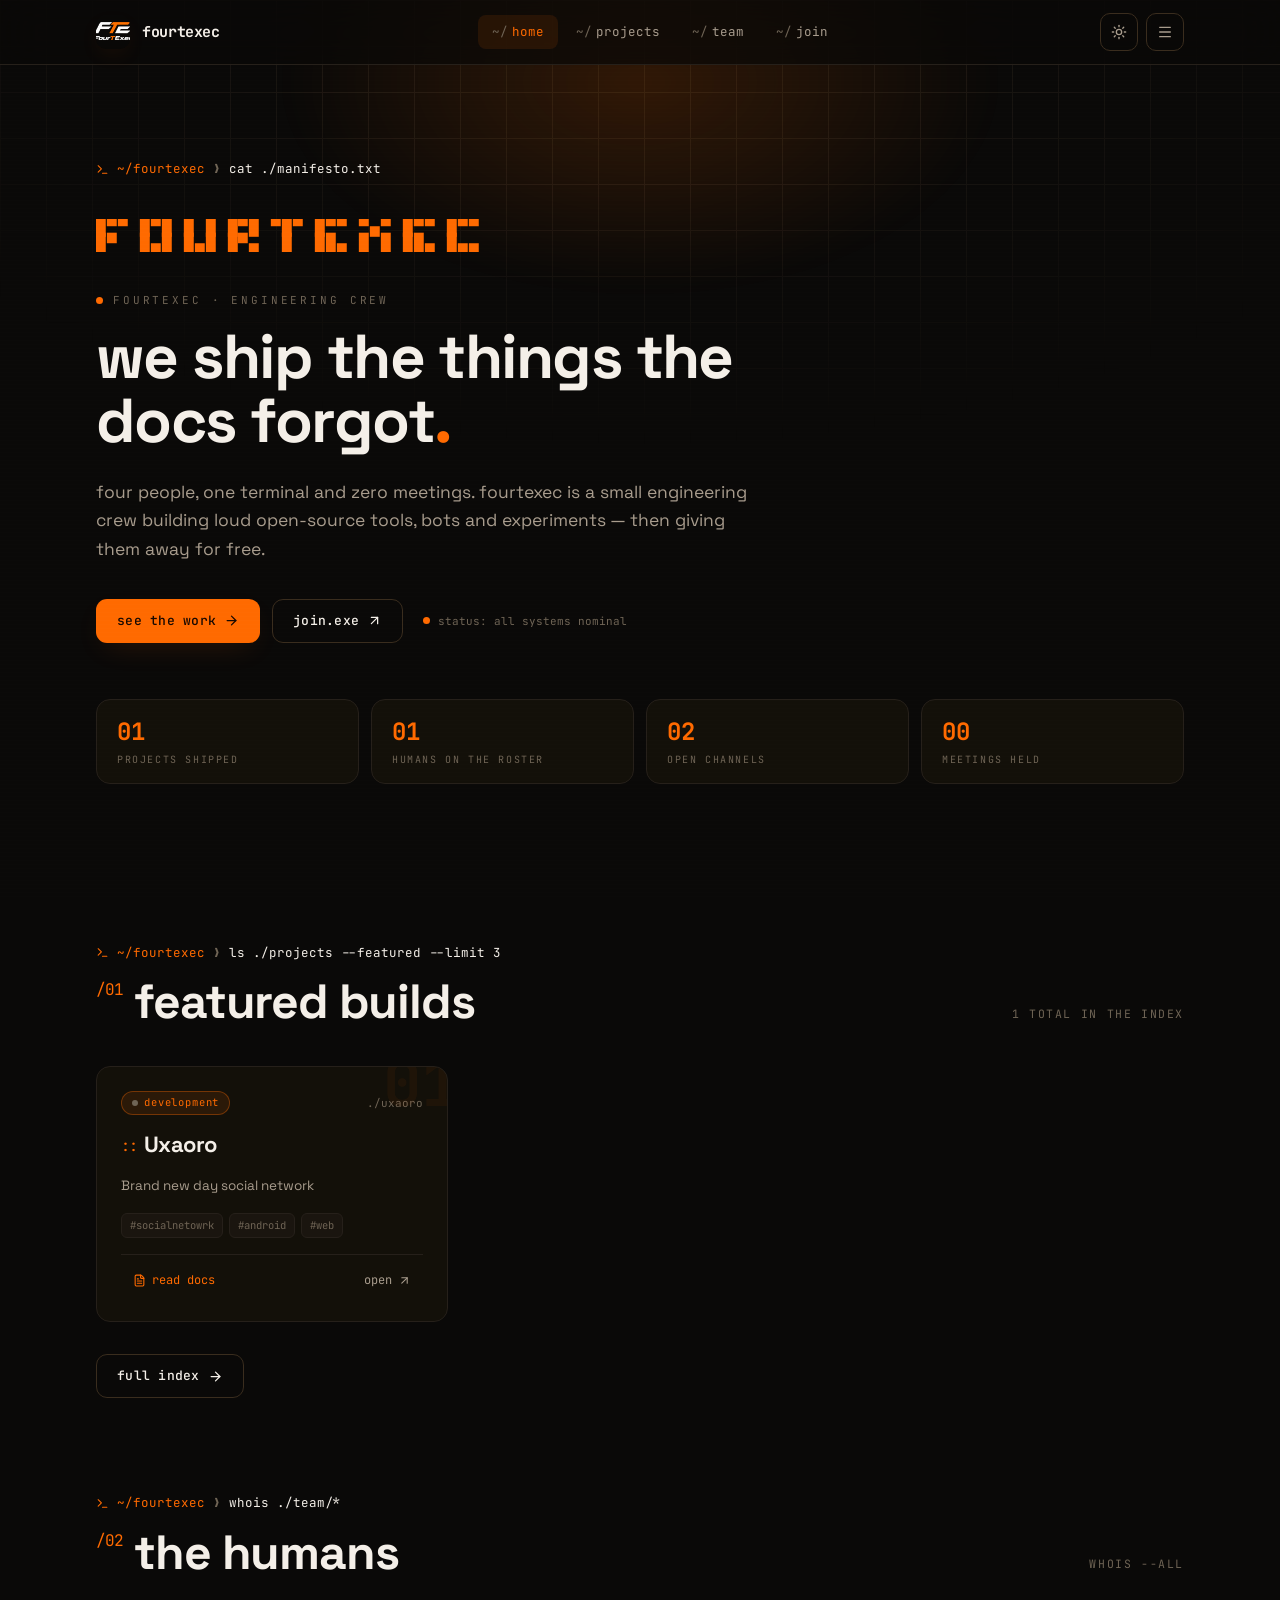
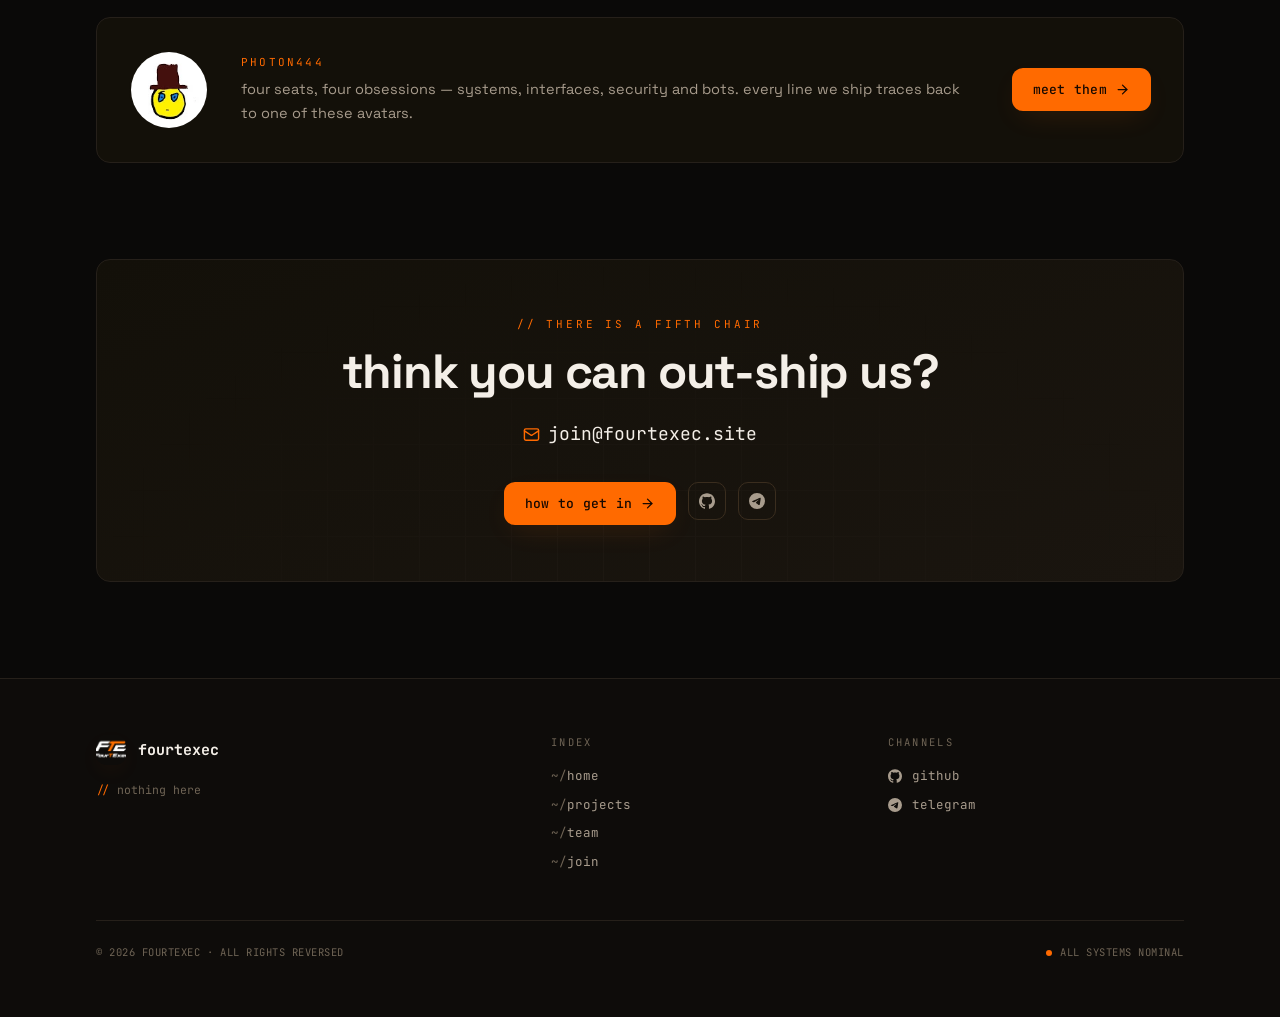
==== commit ec665c19: "Update index.html" ====
--- a/index.html
+++ b/index.html
@@ -1,6 +1,15 @@
 <!doctype html>
 <html lang="en" data-theme="dark">
   <head>
+    <!-- Google tag (gtag.js) -->
+    <script async src="https://www.googletagmanager.com/gtag/js?id=G-721ZE1VVNN"></script>
+    <script>
+      window.dataLayer = window.dataLayer || [];
+      function gtag(){dataLayer.push(arguments);}
+      gtag('js', new Date());
+    
+      gtag('config', 'G-721ZE1VVNN');
+    </script>
     <meta charset="UTF-8" />
     <meta name="viewport" content="width=device-width, initial-scale=1.0" />
     <meta name="description" content="fourtexec — a four-person engineering crew building loud open-source tools, bots and experiments. projects, team roster and how to join." />
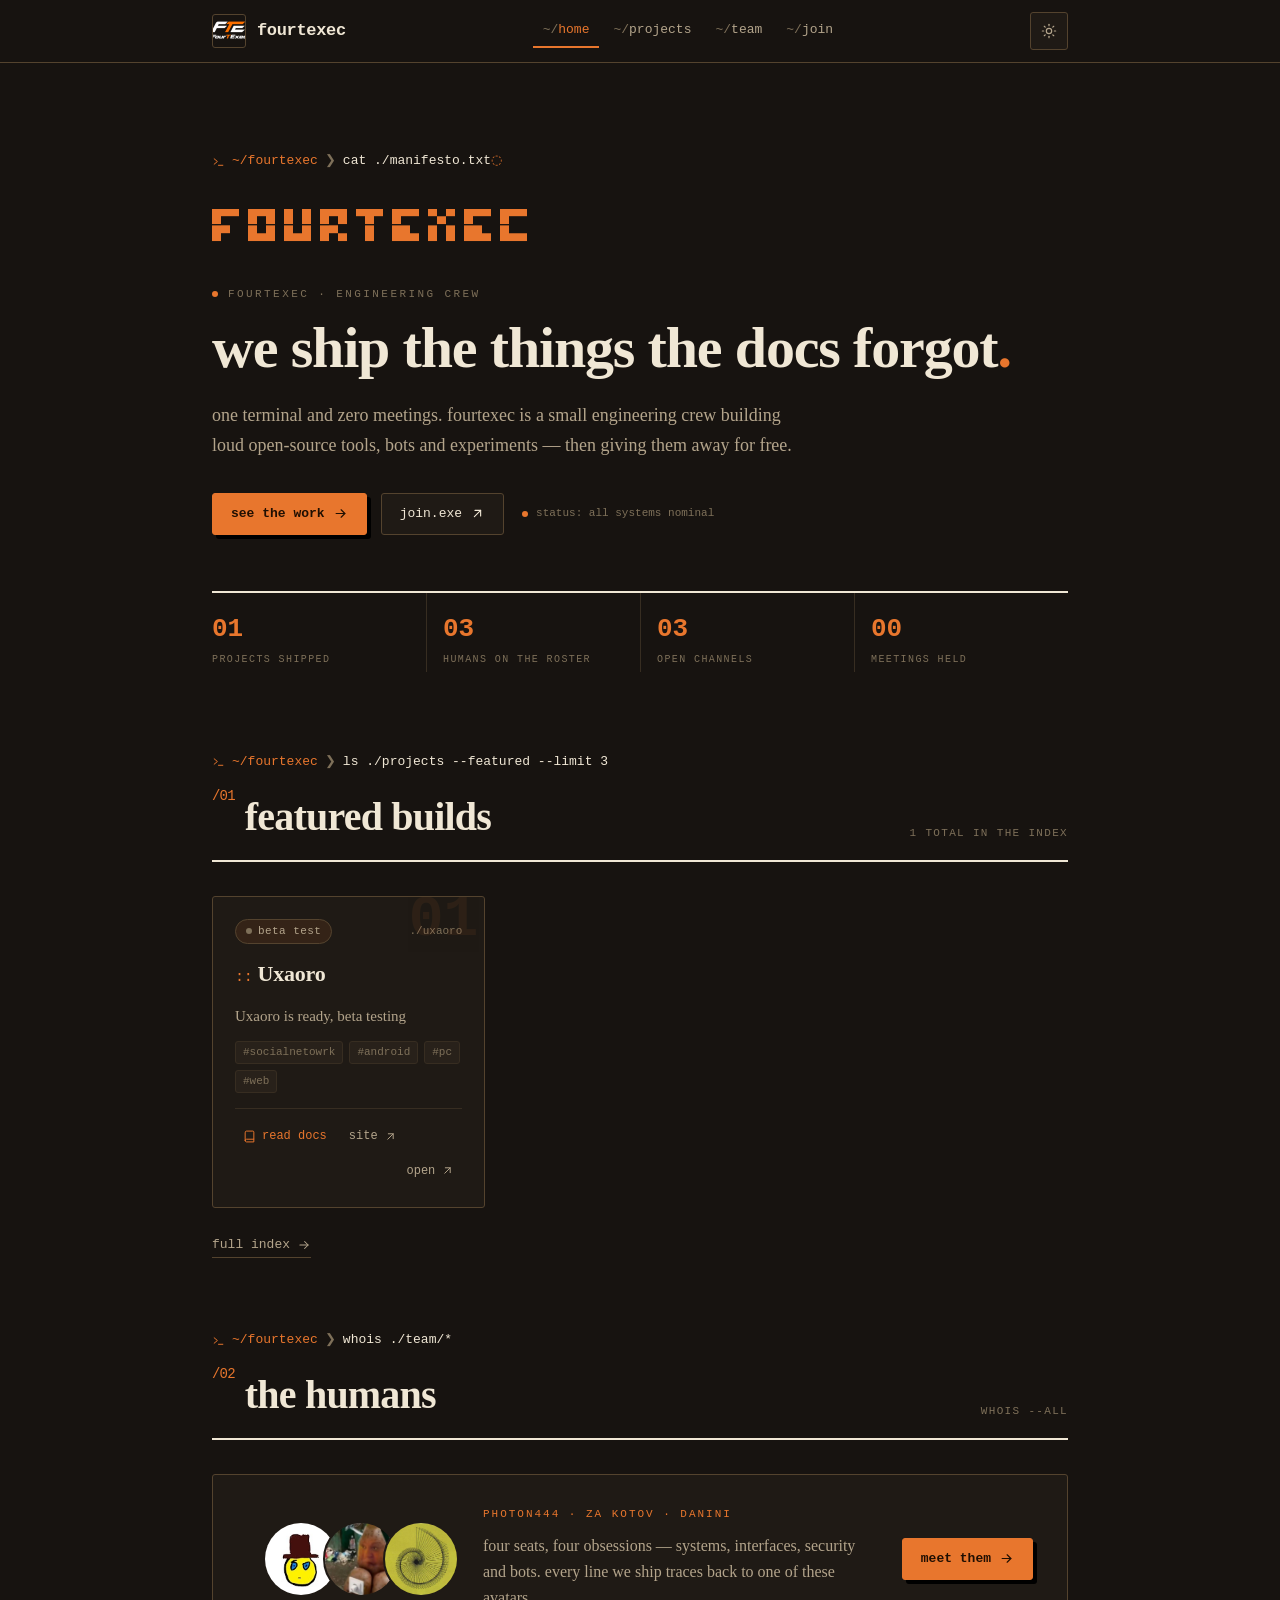
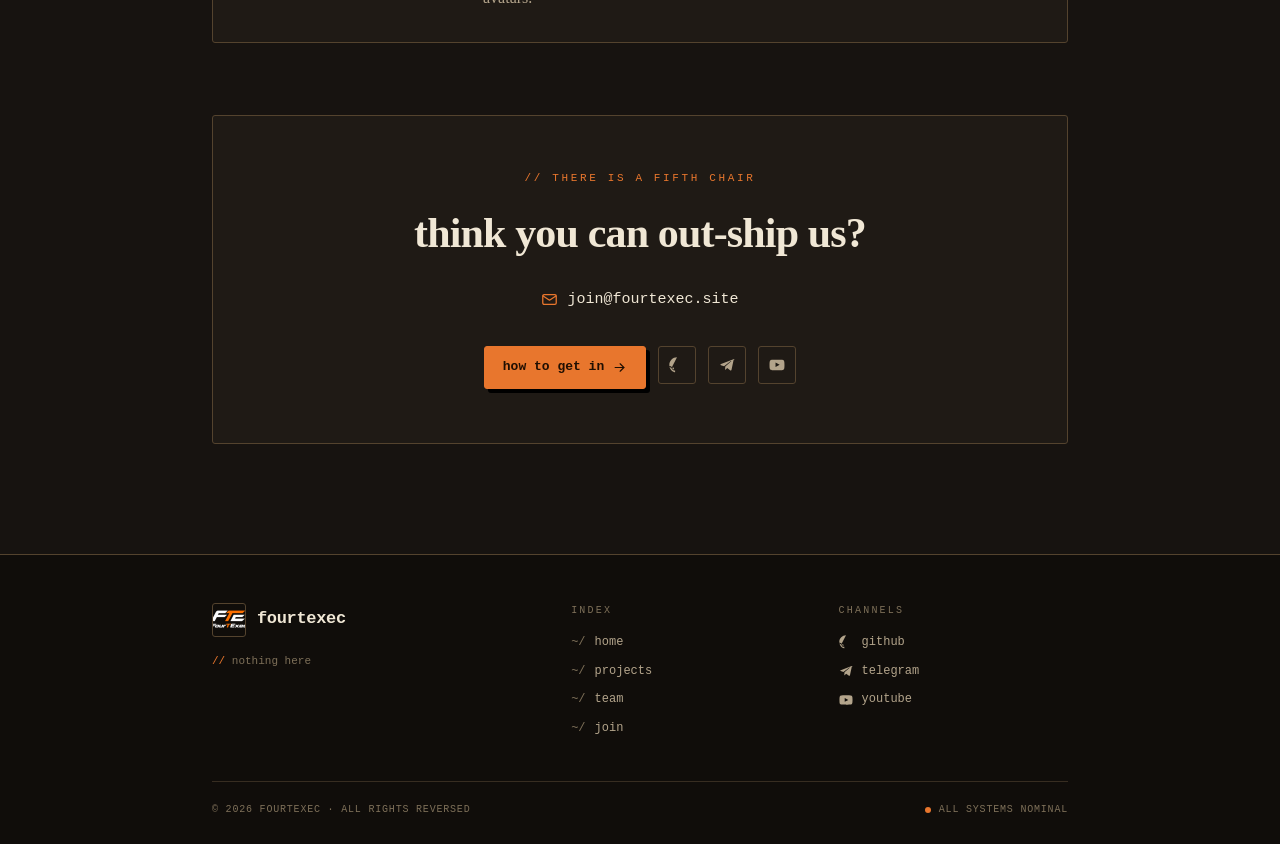
==== commit a0fe7d3a: "rewrite site as hand-written html/css/js, drop the react bundle same site, same behaviour - config.y" ====
--- a/index.html
+++ b/index.html
@@ -7,7 +7,7 @@
       window.dataLayer = window.dataLayer || [];
       function gtag(){dataLayer.push(arguments);}
       gtag('js', new Date());
-    
+
       gtag('config', 'G-721ZE1VVNN');
     </script>
     <meta charset="UTF-8" />
@@ -17,6 +17,7 @@
     <link rel="icon" type="image/png" href="logo.png" />
     <title>fourtexec · engineering crew</title>
     <script>
+      // set the theme before first paint, otherwise the page flashes
       (function () {
         try {
           var t = localStorage.getItem("fourtexec-theme");
@@ -24,345 +25,19 @@
         } catch (e) {}
       })();
     </script>
-    <script type="module" crossorigin>(function(){const c=document.createElement("link").relList;if(c&&c.supports&&c.supports("modulepreload"))return;for(const h of document.querySelectorAll('link[rel="modulepreload"]'))r(h);new MutationObserver(h=>{for(const m of h)if(m.type==="childList")for(const x of m.addedNodes)x.tagName==="LINK"&&x.rel==="modulepreload"&&r(x)}).observe(document,{childList:!0,subtree:!0});function f(h){const m={};return h.integrity&&(m.integrity=h.integrity),h.referrerPolicy&&(m.referrerPolicy=h.referrerPolicy),h.crossOrigin==="use-credentials"?m.credentials="include":h.crossOrigin==="anonymous"?m.credentials="omit":m.credentials="same-origin",m}function r(h){if(h.ep)return;h.ep=!0;const m=f(h);fetch(h.href,m)}})();var Fr={exports:{}},$a={};var Mh;function bp(){if(Mh)return $a;Mh=1;var a=Symbol.for("react.transitional.element"),c=Symbol.for("react.fragment");function f(r,h,m){var x=null;if(m!==void 0&&(x=""+m),h.key!==void 0&&(x=""+h.key),"key"in h){m={};for(var S in h)S!=="key"&&(m[S]=h[S])}else m=h;return h=m.ref,{$$typeof:a,type:r,key:x,ref:h!==void 0?h:null,props:m}}return $a.Fragment=c,$a.jsx=f,$a.jsxs=f,$a}var Uh;function Sp(){return Uh||(Uh=1,Fr.exports=bp()),Fr.exports}var o=Sp(),Wr={exports:{}},_={};var Dh;function Ap(){if(Dh)return _;Dh=1;var a=Symbol.for("react.transitional.element"),c=Symbol.for("react.portal"),f=Symbol.for("react.fragment"),r=Symbol.for("react.strict_mode"),h=Symbol.for("react.profiler"),m=Symbol.for("react.consumer"),x=Symbol.for("react.context"),S=Symbol.for("react.forward_ref"),A=Symbol.for("react.suspense"),y=Symbol.for("react.memo"),N=Symbol.for("react.lazy"),D=Symbol.for("react.activity"),L=Symbol.iterator;function Y(v){return v===null||typeof v!="object"?null:(v=L&&v[L]||v["@@iterator"],typeof v=="function"?v:null)}var w={isMounted:function(){return!1},enqueueForceUpdate:function(){},enqueueReplaceState:function(){},enqueueSetState:function(){}},Z=Object.assign,be={};function Ce(v,R,H){this.props=v,this.context=R,this.refs=be,this.updater=H||w}Ce.prototype.isReactComponent={},Ce.prototype.setState=function(v,R){if(typeof v!="object"&&typeof v!="function"&&v!=null)throw Error("takes an object of state variables to update or a function which returns an object of state variables.");this.updater.enqueueSetState(this,v,R,"setState")},Ce.prototype.forceUpdate=function(v){this.updater.enqueueForceUpdate(this,v,"forceUpdate")};function At(){}At.prototype=Ce.prototype;function Be(v,R,H){this.props=v,this.context=R,this.refs=be,this.updater=H||w}var lt=Be.prototype=new At;lt.constructor=Be,Z(lt,Ce.prototype),lt.isPureReactComponent=!0;var Et=Array.isArray;function _e(){}var I={H:null,A:null,T:null,S:null},Je=Object.prototype.hasOwnProperty;function Qt(v,R,H){var Q=H.ref;return{$$typeof:a,type:v,key:R,ref:Q!==void 0?Q:null,props:H}}function hn(v,R){return Qt(v.type,R,v.props)}function kt(v){return typeof v=="object"&&v!==null&&v.$$typeof===a}function nt(v){var R={"=":"=0",":":"=2"};return"$"+v.replace(/[=:]/g,function(H){return R[H]})}var ql=/\/+/g;function _t(v,R){return typeof v=="object"&&v!==null&&v.key!=null?nt(""+v.key):R.toString(36)}function wt(v){switch(v.status){case"fulfilled":return v.value;case"rejected":throw v.reason;default:switch(typeof v.status=="string"?v.then(_e,_e):(v.status="pending",v.then(function(R){v.status==="pending"&&(v.status="fulfilled",v.value=R)},function(R){v.status==="pending"&&(v.status="rejected",v.reason=R)})),v.status){case"fulfilled":return v.value;case"rejected":throw v.reason}}throw v}function C(v,R,H,Q,J){var P=typeof v;(P==="undefined"||P==="boolean")&&(v=null);var oe=!1;if(v===null)oe=!0;else switch(P){case"bigint":case"string":case"number":oe=!0;break;case"object":switch(v.$$typeof){case a:case c:oe=!0;break;case N:return oe=v._init,C(oe(v._payload),R,H,Q,J)}}if(oe)return J=J(v),oe=Q===""?"."+_t(v,0):Q,Et(J)?(H="",oe!=null&&(H=oe.replace(ql,"$&/")+"/"),C(J,R,H,"",function(ua){return ua})):J!=null&&(kt(J)&&(J=hn(J,H+(J.key==null||v&&v.key===J.key?"":(""+J.key).replace(ql,"$&/")+"/")+oe)),R.push(J)),1;oe=0;var $e=Q===""?".":Q+":";if(Et(v))for(var je=0;je<v.length;je++)Q=v[je],P=$e+_t(Q,je),oe+=C(Q,R,H,P,J);else if(je=Y(v),typeof je=="function")for(v=je.call(v),je=0;!(Q=v.next()).done;)Q=Q.value,P=$e+_t(Q,je++),oe+=C(Q,R,H,P,J);else if(P==="object"){if(typeof v.then=="function")return C(wt(v),R,H,Q,J);throw R=String(v),Error("Objects are not valid as a React child (found: "+(R==="[object Object]"?"object with keys {"+Object.keys(v).join(", ")+"}":R)+"). If you meant to render a collection of children, use an array instead.")}return oe}function B(v,R,H){if(v==null)return v;var Q=[],J=0;return C(v,Q,"","",function(P){return R.call(H,P,J++)}),Q}function V(v){if(v._status===-1){var R=v._result;R=R(),R.then(function(H){(v._status===0||v._status===-1)&&(v._status=1,v._result=H)},function(H){(v._status===0||v._status===-1)&&(v._status=2,v._result=H)}),v._status===-1&&(v._status=0,v._result=R)}if(v._status===1)return v._result.default;throw v._result}var me=typeof reportError=="function"?reportError:function(v){if(typeof window=="object"&&typeof window.ErrorEvent=="function"){var R=new window.ErrorEvent("error",{bubbles:!0,cancelable:!0,message:typeof v=="object"&&v!==null&&typeof v.message=="string"?String(v.message):String(v),error:v});if(!window.dispatchEvent(R))return}else if(typeof process=="object"&&typeof process.emit=="function"){process.emit("uncaughtException",v);return}console.error(v)},ve={map:B,forEach:function(v,R,H){B(v,function(){R.apply(this,arguments)},H)},count:function(v){var R=0;return B(v,function(){R++}),R},toArray:function(v){return B(v,function(R){return R})||[]},only:function(v){if(!kt(v))throw Error("React.Children.only expected to receive a single React element child.");return v}};return _.Activity=D,_.Children=ve,_.Component=Ce,_.Fragment=f,_.Profiler=h,_.PureComponent=Be,_.StrictMode=r,_.Suspense=A,_.__CLIENT_INTERNALS_DO_NOT_USE_OR_WARN_USERS_THEY_CANNOT_UPGRADE=I,_.__COMPILER_RUNTIME={__proto__:null,c:function(v){return I.H.useMemoCache(v)}},_.cache=function(v){return function(){return v.apply(null,arguments)}},_.cacheSignal=function(){return null},_.cloneElement=function(v,R,H){if(v==null)throw Error("The argument must be a React element, but you passed "+v+".");var Q=Z({},v.props),J=v.key;if(R!=null)for(P in R.key!==void 0&&(J=""+R.key),R)!Je.call(R,P)||P==="key"||P==="__self"||P==="__source"||P==="ref"&&R.ref===void 0||(Q[P]=R[P]);var P=arguments.length-2;if(P===1)Q.children=H;else if(1<P){for(var oe=Array(P),$e=0;$e<P;$e++)oe[$e]=arguments[$e+2];Q.children=oe}return Qt(v.type,J,Q)},_.createContext=function(v){return v={$$typeof:x,_currentValue:v,_currentValue2:v,_threadCount:0,Provider:null,Consumer:null},v.Provider=v,v.Consumer={$$typeof:m,_context:v},v},_.createElement=function(v,R,H){var Q,J={},P=null;if(R!=null)for(Q in R.key!==void 0&&(P=""+R.key),R)Je.call(R,Q)&&Q!=="key"&&Q!=="__self"&&Q!=="__source"&&(J[Q]=R[Q]);var oe=arguments.length-2;if(oe===1)J.children=H;else if(1<oe){for(var $e=Array(oe),je=0;je<oe;je++)$e[je]=arguments[je+2];J.children=$e}if(v&&v.defaultProps)for(Q in oe=v.defaultProps,oe)J[Q]===void 0&&(J[Q]=oe[Q]);return Qt(v,P,J)},_.createRef=function(){return{current:null}},_.forwardRef=function(v){return{$$typeof:S,render:v}},_.isValidElement=kt,_.lazy=function(v){return{$$typeof:N,_payload:{_status:-1,_result:v},_init:V}},_.memo=function(v,R){return{$$typeof:y,type:v,compare:R===void 0?null:R}},_.startTransition=function(v){var R=I.T,H={};I.T=H;try{var Q=v(),J=I.S;J!==null&&J(H,Q),typeof Q=="object"&&Q!==null&&typeof Q.then=="function"&&Q.then(_e,me)}catch(P){me(P)}finally{R!==null&&H.types!==null&&(R.types=H.types),I.T=R}},_.unstable_useCacheRefresh=function(){return I.H.useCacheRefresh()},_.use=function(v){return I.H.use(v)},_.useActionState=function(v,R,H){return I.H.useActionState(v,R,H)},_.useCallback=function(v,R){return I.H.useCallback(v,R)},_.useContext=function(v){return I.H.useContext(v)},_.useDebugValue=function(){},_.useDeferredValue=function(v,R){return I.H.useDeferredValue(v,R)},_.useEffect=function(v,R){return I.H.useEffect(v,R)},_.useEffectEvent=function(v){return I.H.useEffectEvent(v)},_.useId=function(){return I.H.useId()},_.useImperativeHandle=function(v,R,H){return I.H.useImperativeHandle(v,R,H)},_.useInsertionEffect=function(v,R){return I.H.useInsertionEffect(v,R)},_.useLayoutEffect=function(v,R){return I.H.useLayoutEffect(v,R)},_.useMemo=function(v,R){return I.H.useMemo(v,R)},_.useOptimistic=function(v,R){return I.H.useOptimistic(v,R)},_.useReducer=function(v,R,H){return I.H.useReducer(v,R,H)},_.useRef=function(v){return I.H.useRef(v)},_.useState=function(v){return I.H.useState(v)},_.useSyncExternalStore=function(v,R,H){return I.H.useSyncExternalStore(v,R,H)},_.useTransition=function(){return I.H.useTransition()},_.version="19.2.6",_}var Rh;function yf(){return Rh||(Rh=1,Wr.exports=Ap()),Wr.exports}var ne=yf(),Ir={exports:{}},ei={},Pr={exports:{}},$r={};var Lh;function Ep(){return Lh||(Lh=1,(function(a){function c(C,B){var V=C.length;C.push(B);e:for(;0<V;){var me=V-1>>>1,ve=C[me];if(0<h(ve,B))C[me]=B,C[V]=ve,V=me;else break e}}function f(C){return C.length===0?null:C[0]}function r(C){if(C.length===0)return null;var B=C[0],V=C.pop();if(V!==B){C[0]=V;e:for(var me=0,ve=C.length,v=ve>>>1;me<v;){var R=2*(me+1)-1,H=C[R],Q=R+1,J=C[Q];if(0>h(H,V))Q<ve&&0>h(J,H)?(C[me]=J,C[Q]=V,me=Q):(C[me]=H,C[R]=V,me=R);else if(Q<ve&&0>h(J,V))C[me]=J,C[Q]=V,me=Q;else break e}}return B}function h(C,B){var V=C.sortIndex-B.sortIndex;return V!==0?V:C.id-B.id}if(a.unstable_now=void 0,typeof performance=="object"&&typeof performance.now=="function"){var m=performance;a.unstable_now=function(){return m.now()}}else{var x=Date,S=x.now();a.unstable_now=function(){return x.now()-S}}var A=[],y=[],N=1,D=null,L=3,Y=!1,w=!1,Z=!1,be=!1,Ce=typeof setTimeout=="function"?setTimeout:null,At=typeof clearTimeout=="function"?clearTimeout:null,Be=typeof setImmediate<"u"?setImmediate:null;function lt(C){for(var B=f(y);B!==null;){if(B.callback===null)r(y);else if(B.startTime<=C)r(y),B.sortIndex=B.expirationTime,c(A,B);else break;B=f(y)}}function Et(C){if(Z=!1,lt(C),!w)if(f(A)!==null)w=!0,_e||(_e=!0,nt());else{var B=f(y);B!==null&&wt(Et,B.startTime-C)}}var _e=!1,I=-1,Je=5,Qt=-1;function hn(){return be?!0:!(a.unstable_now()-Qt<Je)}function kt(){if(be=!1,_e){var C=a.unstable_now();Qt=C;var B=!0;try{e:{w=!1,Z&&(Z=!1,At(I),I=-1),Y=!0;var V=L;try{t:{for(lt(C),D=f(A);D!==null&&!(D.expirationTime>C&&hn());){var me=D.callback;if(typeof me=="function"){D.callback=null,L=D.priorityLevel;var ve=me(D.expirationTime<=C);if(C=a.unstable_now(),typeof ve=="function"){D.callback=ve,lt(C),B=!0;break t}D===f(A)&&r(A),lt(C)}else r(A);D=f(A)}if(D!==null)B=!0;else{var v=f(y);v!==null&&wt(Et,v.startTime-C),B=!1}}break e}finally{D=null,L=V,Y=!1}B=void 0}}finally{B?nt():_e=!1}}}var nt;if(typeof Be=="function")nt=function(){Be(kt)};else if(typeof MessageChannel<"u"){var ql=new MessageChannel,_t=ql.port2;ql.port1.onmessage=kt,nt=function(){_t.postMessage(null)}}else nt=function(){Ce(kt,0)};function wt(C,B){I=Ce(function(){C(a.unstable_now())},B)}a.unstable_IdlePriority=5,a.unstable_ImmediatePriority=1,a.unstable_LowPriority=4,a.unstable_NormalPriority=3,a.unstable_Profiling=null,a.unstable_UserBlockingPriority=2,a.unstable_cancelCallback=function(C){C.callback=null},a.unstable_forceFrameRate=function(C){0>C||125<C?console.error("forceFrameRate takes a positive int between 0 and 125, forcing frame rates higher than 125 fps is not supported"):Je=0<C?Math.floor(1e3/C):5},a.unstable_getCurrentPriorityLevel=function(){return L},a.unstable_next=function(C){switch(L){case 1:case 2:case 3:var B=3;break;default:B=L}var V=L;L=B;try{return C()}finally{L=V}},a.unstable_requestPaint=function(){be=!0},a.unstable_runWithPriority=function(C,B){switch(C){case 1:case 2:case 3:case 4:case 5:break;default:C=3}var V=L;L=C;try{return B()}finally{L=V}},a.unstable_scheduleCallback=function(C,B,V){var me=a.unstable_now();switch(typeof V=="object"&&V!==null?(V=V.delay,V=typeof V=="number"&&0<V?me+V:me):V=me,C){case 1:var ve=-1;break;case 2:ve=250;break;case 5:ve=1073741823;break;case 4:ve=1e4;break;default:ve=5e3}return ve=V+ve,C={id:N++,callback:B,priorityLevel:C,startTime:V,expirationTime:ve,sortIndex:-1},V>me?(C.sortIndex=V,c(y,C),f(A)===null&&C===f(y)&&(Z?(At(I),I=-1):Z=!0,wt(Et,V-me))):(C.sortIndex=ve,c(A,C),w||Y||(w=!0,_e||(_e=!0,nt()))),C},a.unstable_shouldYield=hn,a.unstable_wrapCallback=function(C){var B=L;return function(){var V=L;L=B;try{return C.apply(this,arguments)}finally{L=V}}}})($r)),$r}var wh;function Tp(){return wh||(wh=1,Pr.exports=Ep()),Pr.exports}var ef={exports:{}},Fe={};var Bh;function Np(){if(Bh)return Fe;Bh=1;var a=yf();function c(A){var y="https://react.dev/errors/"+A;if(1<arguments.length){y+="?args[]="+encodeURIComponent(arguments[1]);for(var N=2;N<arguments.length;N++)y+="&args[]="+encodeURIComponent(arguments[N])}return"Minified React error #"+A+"; visit "+y+" for the full message or use the non-minified dev environment for full errors and additional helpful warnings."}function f(){}var r={d:{f,r:function(){throw Error(c(522))},D:f,C:f,L:f,m:f,X:f,S:f,M:f},p:0,findDOMNode:null},h=Symbol.for("react.portal");function m(A,y,N){var D=3<arguments.length&&arguments[3]!==void 0?arguments[3]:null;return{$$typeof:h,key:D==null?null:""+D,children:A,containerInfo:y,implementation:N}}var x=a.__CLIENT_INTERNALS_DO_NOT_USE_OR_WARN_USERS_THEY_CANNOT_UPGRADE;function S(A,y){if(A==="font")return"";if(typeof y=="string")return y==="use-credentials"?y:""}return Fe.__DOM_INTERNALS_DO_NOT_USE_OR_WARN_USERS_THEY_CANNOT_UPGRADE=r,Fe.createPortal=function(A,y){var N=2<arguments.length&&arguments[2]!==void 0?arguments[2]:null;if(!y||y.nodeType!==1&&y.nodeType!==9&&y.nodeType!==11)throw Error(c(299));return m(A,y,null,N)},Fe.flushSync=function(A){var y=x.T,N=r.p;try{if(x.T=null,r.p=2,A)return A()}finally{x.T=y,r.p=N,r.d.f()}},Fe.preconnect=function(A,y){typeof A=="string"&&(y?(y=y.crossOrigin,y=typeof y=="string"?y==="use-credentials"?y:"":void 0):y=null,r.d.C(A,y))},Fe.prefetchDNS=function(A){typeof A=="string"&&r.d.D(A)},Fe.preinit=function(A,y){if(typeof A=="string"&&y&&typeof y.as=="string"){var N=y.as,D=S(N,y.crossOrigin),L=typeof y.integrity=="string"?y.integrity:void 0,Y=typeof y.fetchPriority=="string"?y.fetchPriority:void 0;N==="style"?r.d.S(A,typeof y.precedence=="string"?y.precedence:void 0,{crossOrigin:D,integrity:L,fetchPriority:Y}):N==="script"&&r.d.X(A,{crossOrigin:D,integrity:L,fetchPriority:Y,nonce:typeof y.nonce=="string"?y.nonce:void 0})}},Fe.preinitModule=function(A,y){if(typeof A=="string")if(typeof y=="object"&&y!==null){if(y.as==null||y.as==="script"){var N=S(y.as,y.crossOrigin);r.d.M(A,{crossOrigin:N,integrity:typeof y.integrity=="string"?y.integrity:void 0,nonce:typeof y.nonce=="string"?y.nonce:void 0})}}else y==null&&r.d.M(A)},Fe.preload=function(A,y){if(typeof A=="string"&&typeof y=="object"&&y!==null&&typeof y.as=="string"){var N=y.as,D=S(N,y.crossOrigin);r.d.L(A,N,{crossOrigin:D,integrity:typeof y.integrity=="string"?y.integrity:void 0,nonce:typeof y.nonce=="string"?y.nonce:void 0,type:typeof y.type=="string"?y.type:void 0,fetchPriority:typeof y.fetchPriority=="string"?y.fetchPriority:void 0,referrerPolicy:typeof y.referrerPolicy=="string"?y.referrerPolicy:void 0,imageSrcSet:typeof y.imageSrcSet=="string"?y.imageSrcSet:void 0,imageSizes:typeof y.imageSizes=="string"?y.imageSizes:void 0,media:typeof y.media=="string"?y.media:void 0})}},Fe.preloadModule=function(A,y){if(typeof A=="string")if(y){var N=S(y.as,y.crossOrigin);r.d.m(A,{as:typeof y.as=="string"&&y.as!=="script"?y.as:void 0,crossOrigin:N,integrity:typeof y.integrity=="string"?y.integrity:void 0})}else r.d.m(A)},Fe.requestFormReset=function(A){r.d.r(A)},Fe.unstable_batchedUpdates=function(A,y){return A(y)},Fe.useFormState=function(A,y,N){return x.H.useFormState(A,y,N)},Fe.useFormStatus=function(){return x.H.useHostTransitionStatus()},Fe.version="19.2.6",Fe}var Hh;function jp(){if(Hh)return ef.exports;Hh=1;function a(){if(!(typeof __REACT_DEVTOOLS_GLOBAL_HOOK__>"u"||typeof __REACT_DEVTOOLS_GLOBAL_HOOK__.checkDCE!="function"))try{__REACT_DEVTOOLS_GLOBAL_HOOK__.checkDCE(a)}catch(c){console.error(c)}}return a(),ef.exports=Np(),ef.exports}var Yh;function zp(){if(Yh)return ei;Yh=1;var a=Tp(),c=yf(),f=jp();function r(e){var t="https://react.dev/errors/"+e;if(1<arguments.length){t+="?args[]="+encodeURIComponent(arguments[1]);for(var l=2;l<arguments.length;l++)t+="&args[]="+encodeURIComponent(arguments[l])}return"Minified React error #"+e+"; visit "+t+" for the full message or use the non-minified dev environment for full errors and additional helpful warnings."}function h(e){return!(!e||e.nodeType!==1&&e.nodeType!==9&&e.nodeType!==11)}function m(e){var t=e,l=e;if(e.alternate)for(;t.return;)t=t.return;else{e=t;do t=e,(t.flags&4098)!==0&&(l=t.return),e=t.return;while(e)}return t.tag===3?l:null}function x(e){if(e.tag===13){var t=e.memoizedState;if(t===null&&(e=e.alternate,e!==null&&(t=e.memoizedState)),t!==null)return t.dehydrated}return null}function S(e){if(e.tag===31){var t=e.memoizedState;if(t===null&&(e=e.alternate,e!==null&&(t=e.memoizedState)),t!==null)return t.dehydrated}return null}function A(e){if(m(e)!==e)throw Error(r(188))}function y(e){var t=e.alternate;if(!t){if(t=m(e),t===null)throw Error(r(188));return t!==e?null:e}for(var l=e,n=t;;){var i=l.return;if(i===null)break;var u=i.alternate;if(u===null){if(n=i.return,n!==null){l=n;continue}break}if(i.child===u.child){for(u=i.child;u;){if(u===l)return A(i),e;if(u===n)return A(i),t;u=u.sibling}throw Error(r(188))}if(l.return!==n.return)l=i,n=u;else{for(var s=!1,d=i.child;d;){if(d===l){s=!0,l=i,n=u;break}if(d===n){s=!0,n=i,l=u;break}d=d.sibling}if(!s){for(d=u.child;d;){if(d===l){s=!0,l=u,n=i;break}if(d===n){s=!0,n=u,l=i;break}d=d.sibling}if(!s)throw Error(r(189))}}if(l.alternate!==n)throw Error(r(190))}if(l.tag!==3)throw Error(r(188));return l.stateNode.current===l?e:t}function N(e){var t=e.tag;if(t===5||t===26||t===27||t===6)return e;for(e=e.child;e!==null;){if(t=N(e),t!==null)return t;e=e.sibling}return null}var D=Object.assign,L=Symbol.for("react.element"),Y=Symbol.for("react.transitional.element"),w=Symbol.for("react.portal"),Z=Symbol.for("react.fragment"),be=Symbol.for("react.strict_mode"),Ce=Symbol.for("react.profiler"),At=Symbol.for("react.consumer"),Be=Symbol.for("react.context"),lt=Symbol.for("react.forward_ref"),Et=Symbol.for("react.suspense"),_e=Symbol.for("react.suspense_list"),I=Symbol.for("react.memo"),Je=Symbol.for("react.lazy"),Qt=Symbol.for("react.activity"),hn=Symbol.for("react.memo_cache_sentinel"),kt=Symbol.iterator;function nt(e){return e===null||typeof e!="object"?null:(e=kt&&e[kt]||e["@@iterator"],typeof e=="function"?e:null)}var ql=Symbol.for("react.client.reference");function _t(e){if(e==null)return null;if(typeof e=="function")return e.$$typeof===ql?null:e.displayName||e.name||null;if(typeof e=="string")return e;switch(e){case Z:return"Fragment";case Ce:return"Profiler";case be:return"StrictMode";case Et:return"Suspense";case _e:return"SuspenseList";case Qt:return"Activity"}if(typeof e=="object")switch(e.$$typeof){case w:return"Portal";case Be:return e.displayName||"Context";case At:return(e._context.displayName||"Context")+".Consumer";case lt:var t=e.render;return e=e.displayName,e||(e=t.displayName||t.name||"",e=e!==""?"ForwardRef("+e+")":"ForwardRef"),e;case I:return t=e.displayName||null,t!==null?t:_t(e.type)||"Memo";case Je:t=e._payload,e=e._init;try{return _t(e(t))}catch{}}return null}var wt=Array.isArray,C=c.__CLIENT_INTERNALS_DO_NOT_USE_OR_WARN_USERS_THEY_CANNOT_UPGRADE,B=f.__DOM_INTERNALS_DO_NOT_USE_OR_WARN_USERS_THEY_CANNOT_UPGRADE,V={pending:!1,data:null,method:null,action:null},me=[],ve=-1;function v(e){return{current:e}}function R(e){0>ve||(e.current=me[ve],me[ve]=null,ve--)}function H(e,t){ve++,me[ve]=e.current,e.current=t}var Q=v(null),J=v(null),P=v(null),oe=v(null);function $e(e,t){switch(H(P,t),H(J,e),H(Q,null),t.nodeType){case 9:case 11:e=(e=t.documentElement)&&(e=e.namespaceURI)?$d(e):0;break;default:if(e=t.tagName,t=t.namespaceURI)t=$d(t),e=eh(t,e);else switch(e){case"svg":e=1;break;case"math":e=2;break;default:e=0}}R(Q),H(Q,e)}function je(){R(Q),R(J),R(P)}function ua(e){e.memoizedState!==null&&H(oe,e);var t=Q.current,l=eh(t,e.type);t!==l&&(H(J,e),H(Q,l))}function ai(e){J.current===e&&(R(Q),R(J)),oe.current===e&&(R(oe),Fa._currentValue=V)}var Uu,Of;function Ql(e){if(Uu===void 0)try{throw Error()}catch(l){var t=l.stack.trim().match(/\n( *(at )?)/);Uu=t&&t[1]||"",Of=-1<l.stack.indexOf(`
-    at`)?" (<anonymous>)":-1<l.stack.indexOf("@")?"@unknown:0:0":""}return`
-`+Uu+e+Of}var Du=!1;function Ru(e,t){if(!e||Du)return"";Du=!0;var l=Error.prepareStackTrace;Error.prepareStackTrace=void 0;try{var n={DetermineComponentFrameRoot:function(){try{if(t){var U=function(){throw Error()};if(Object.defineProperty(U.prototype,"props",{set:function(){throw Error()}}),typeof Reflect=="object"&&Reflect.construct){try{Reflect.construct(U,[])}catch(z){var j=z}Reflect.construct(e,[],U)}else{try{U.call()}catch(z){j=z}e.call(U.prototype)}}else{try{throw Error()}catch(z){j=z}(U=e())&&typeof U.catch=="function"&&U.catch(function(){})}}catch(z){if(z&&j&&typeof z.stack=="string")return[z.stack,j.stack]}return[null,null]}};n.DetermineComponentFrameRoot.displayName="DetermineComponentFrameRoot";var i=Object.getOwnPropertyDescriptor(n.DetermineComponentFrameRoot,"name");i&&i.configurable&&Object.defineProperty(n.DetermineComponentFrameRoot,"name",{value:"DetermineComponentFrameRoot"});var u=n.DetermineComponentFrameRoot(),s=u[0],d=u[1];if(s&&d){var p=s.split(`
-`),T=d.split(`
-`);for(i=n=0;n<p.length&&!p[n].includes("DetermineComponentFrameRoot");)n++;for(;i<T.length&&!T[i].includes("DetermineComponentFrameRoot");)i++;if(n===p.length||i===T.length)for(n=p.length-1,i=T.length-1;1<=n&&0<=i&&p[n]!==T[i];)i--;for(;1<=n&&0<=i;n--,i--)if(p[n]!==T[i]){if(n!==1||i!==1)do if(n--,i--,0>i||p[n]!==T[i]){var O=`
-`+p[n].replace(" at new "," at ");return e.displayName&&O.includes("<anonymous>")&&(O=O.replace("<anonymous>",e.displayName)),O}while(1<=n&&0<=i);break}}}finally{Du=!1,Error.prepareStackTrace=l}return(l=e?e.displayName||e.name:"")?Ql(l):""}function Im(e,t){switch(e.tag){case 26:case 27:case 5:return Ql(e.type);case 16:return Ql("Lazy");case 13:return e.child!==t&&t!==null?Ql("Suspense Fallback"):Ql("Suspense");case 19:return Ql("SuspenseList");case 0:case 15:return Ru(e.type,!1);case 11:return Ru(e.type.render,!1);case 1:return Ru(e.type,!0);case 31:return Ql("Activity");default:return""}}function Cf(e){try{var t="",l=null;do t+=Im(e,l),l=e,e=e.return;while(e);return t}catch(n){return`
-Error generating stack: `+n.message+`
-`+n.stack}}var Lu=Object.prototype.hasOwnProperty,wu=a.unstable_scheduleCallback,Bu=a.unstable_cancelCallback,Pm=a.unstable_shouldYield,$m=a.unstable_requestPaint,ot=a.unstable_now,e0=a.unstable_getCurrentPriorityLevel,Mf=a.unstable_ImmediatePriority,Uf=a.unstable_UserBlockingPriority,ii=a.unstable_NormalPriority,t0=a.unstable_LowPriority,Df=a.unstable_IdlePriority,l0=a.log,n0=a.unstable_setDisableYieldValue,ca=null,dt=null;function hl(e){if(typeof l0=="function"&&n0(e),dt&&typeof dt.setStrictMode=="function")try{dt.setStrictMode(ca,e)}catch{}}var ht=Math.clz32?Math.clz32:u0,a0=Math.log,i0=Math.LN2;function u0(e){return e>>>=0,e===0?32:31-(a0(e)/i0|0)|0}var ui=256,ci=262144,ri=4194304;function kl(e){var t=e&42;if(t!==0)return t;switch(e&-e){case 1:return 1;case 2:return 2;case 4:return 4;case 8:return 8;case 16:return 16;case 32:return 32;case 64:return 64;case 128:return 128;case 256:case 512:case 1024:case 2048:case 4096:case 8192:case 16384:case 32768:case 65536:case 131072:return e&261888;case 262144:case 524288:case 1048576:case 2097152:return e&3932160;case 4194304:case 8388608:case 16777216:case 33554432:return e&62914560;case 67108864:return 67108864;case 134217728:return 134217728;case 268435456:return 268435456;case 536870912:return 536870912;case 1073741824:return 0;default:return e}}function fi(e,t,l){var n=e.pendingLanes;if(n===0)return 0;var i=0,u=e.suspendedLanes,s=e.pingedLanes;e=e.warmLanes;var d=n&134217727;return d!==0?(n=d&~u,n!==0?i=kl(n):(s&=d,s!==0?i=kl(s):l||(l=d&~e,l!==0&&(i=kl(l))))):(d=n&~u,d!==0?i=kl(d):s!==0?i=kl(s):l||(l=n&~e,l!==0&&(i=kl(l)))),i===0?0:t!==0&&t!==i&&(t&u)===0&&(u=i&-i,l=t&-t,u>=l||u===32&&(l&4194048)!==0)?t:i}function ra(e,t){return(e.pendingLanes&~(e.suspendedLanes&~e.pingedLanes)&t)===0}function c0(e,t){switch(e){case 1:case 2:case 4:case 8:case 64:return t+250;case 16:case 32:case 128:case 256:case 512:case 1024:case 2048:case 4096:case 8192:case 16384:case 32768:case 65536:case 131072:case 262144:case 524288:case 1048576:case 2097152:return t+5e3;case 4194304:case 8388608:case 16777216:case 33554432:return-1;case 67108864:case 134217728:case 268435456:case 536870912:case 1073741824:return-1;default:return-1}}function Rf(){var e=ri;return ri<<=1,(ri&62914560)===0&&(ri=4194304),e}function Hu(e){for(var t=[],l=0;31>l;l++)t.push(e);return t}function fa(e,t){e.pendingLanes|=t,t!==268435456&&(e.suspendedLanes=0,e.pingedLanes=0,e.warmLanes=0)}function r0(e,t,l,n,i,u){var s=e.pendingLanes;e.pendingLanes=l,e.suspendedLanes=0,e.pingedLanes=0,e.warmLanes=0,e.expiredLanes&=l,e.entangledLanes&=l,e.errorRecoveryDisabledLanes&=l,e.shellSuspendCounter=0;var d=e.entanglements,p=e.expirationTimes,T=e.hiddenUpdates;for(l=s&~l;0<l;){var O=31-ht(l),U=1<<O;d[O]=0,p[O]=-1;var j=T[O];if(j!==null)for(T[O]=null,O=0;O<j.length;O++){var z=j[O];z!==null&&(z.lane&=-536870913)}l&=~U}n!==0&&Lf(e,n,0),u!==0&&i===0&&e.tag!==0&&(e.suspendedLanes|=u&~(s&~t))}function Lf(e,t,l){e.pendingLanes|=t,e.suspendedLanes&=~t;var n=31-ht(t);e.entangledLanes|=t,e.entanglements[n]=e.entanglements[n]|1073741824|l&261930}function wf(e,t){var l=e.entangledLanes|=t;for(e=e.entanglements;l;){var n=31-ht(l),i=1<<n;i&t|e[n]&t&&(e[n]|=t),l&=~i}}function Bf(e,t){var l=t&-t;return l=(l&42)!==0?1:Yu(l),(l&(e.suspendedLanes|t))!==0?0:l}function Yu(e){switch(e){case 2:e=1;break;case 8:e=4;break;case 32:e=16;break;case 256:case 512:case 1024:case 2048:case 4096:case 8192:case 16384:case 32768:case 65536:case 131072:case 262144:case 524288:case 1048576:case 2097152:case 4194304:case 8388608:case 16777216:case 33554432:e=128;break;case 268435456:e=134217728;break;default:e=0}return e}function qu(e){return e&=-e,2<e?8<e?(e&134217727)!==0?32:268435456:8:2}function Hf(){var e=B.p;return e!==0?e:(e=window.event,e===void 0?32:Eh(e.type))}function Yf(e,t){var l=B.p;try{return B.p=e,t()}finally{B.p=l}}var ml=Math.random().toString(36).slice(2),ke="__reactFiber$"+ml,at="__reactProps$"+ml,mn="__reactContainer$"+ml,Qu="__reactEvents$"+ml,f0="__reactListeners$"+ml,s0="__reactHandles$"+ml,qf="__reactResources$"+ml,sa="__reactMarker$"+ml;function ku(e){delete e[ke],delete e[at],delete e[Qu],delete e[f0],delete e[s0]}function pn(e){var t=e[ke];if(t)return t;for(var l=e.parentNode;l;){if(t=l[mn]||l[ke]){if(l=t.alternate,t.child!==null||l!==null&&l.child!==null)for(e=ch(e);e!==null;){if(l=e[ke])return l;e=ch(e)}return t}e=l,l=e.parentNode}return null}function gn(e){if(e=e[ke]||e[mn]){var t=e.tag;if(t===5||t===6||t===13||t===31||t===26||t===27||t===3)return e}return null}function oa(e){var t=e.tag;if(t===5||t===26||t===27||t===6)return e.stateNode;throw Error(r(33))}function yn(e){var t=e[qf];return t||(t=e[qf]={hoistableStyles:new Map,hoistableScripts:new Map}),t}function He(e){e[sa]=!0}var Qf=new Set,kf={};function Gl(e,t){vn(e,t),vn(e+"Capture",t)}function vn(e,t){for(kf[e]=t,e=0;e<t.length;e++)Qf.add(t[e])}var o0=RegExp("^[:A-Z_a-z\\u00C0-\\u00D6\\u00D8-\\u00F6\\u00F8-\\u02FF\\u0370-\\u037D\\u037F-\\u1FFF\\u200C-\\u200D\\u2070-\\u218F\\u2C00-\\u2FEF\\u3001-\\uD7FF\\uF900-\\uFDCF\\uFDF0-\\uFFFD][:A-Z_a-z\\u00C0-\\u00D6\\u00D8-\\u00F6\\u00F8-\\u02FF\\u0370-\\u037D\\u037F-\\u1FFF\\u200C-\\u200D\\u2070-\\u218F\\u2C00-\\u2FEF\\u3001-\\uD7FF\\uF900-\\uFDCF\\uFDF0-\\uFFFD\\-.0-9\\u00B7\\u0300-\\u036F\\u203F-\\u2040]*$"),Gf={},Xf={};function d0(e){return Lu.call(Xf,e)?!0:Lu.call(Gf,e)?!1:o0.test(e)?Xf[e]=!0:(Gf[e]=!0,!1)}function si(e,t,l){if(d0(t))if(l===null)e.removeAttribute(t);else{switch(typeof l){case"undefined":case"function":case"symbol":e.removeAttribute(t);return;case"boolean":var n=t.toLowerCase().slice(0,5);if(n!=="data-"&&n!=="aria-"){e.removeAttribute(t);return}}e.setAttribute(t,""+l)}}function oi(e,t,l){if(l===null)e.removeAttribute(t);else{switch(typeof l){case"undefined":case"function":case"symbol":case"boolean":e.removeAttribute(t);return}e.setAttribute(t,""+l)}}function Jt(e,t,l,n){if(n===null)e.removeAttribute(l);else{switch(typeof n){case"undefined":case"function":case"symbol":case"boolean":e.removeAttribute(l);return}e.setAttributeNS(t,l,""+n)}}function Tt(e){switch(typeof e){case"bigint":case"boolean":case"number":case"string":case"undefined":return e;case"object":return e;default:return""}}function Kf(e){var t=e.type;return(e=e.nodeName)&&e.toLowerCase()==="input"&&(t==="checkbox"||t==="radio")}function h0(e,t,l){var n=Object.getOwnPropertyDescriptor(e.constructor.prototype,t);if(!e.hasOwnProperty(t)&&typeof n<"u"&&typeof n.get=="function"&&typeof n.set=="function"){var i=n.get,u=n.set;return Object.defineProperty(e,t,{configurable:!0,get:function(){return i.call(this)},set:function(s){l=""+s,u.call(this,s)}}),Object.defineProperty(e,t,{enumerable:n.enumerable}),{getValue:function(){return l},setValue:function(s){l=""+s},stopTracking:function(){e._valueTracker=null,delete e[t]}}}}function Gu(e){if(!e._valueTracker){var t=Kf(e)?"checked":"value";e._valueTracker=h0(e,t,""+e[t])}}function Vf(e){if(!e)return!1;var t=e._valueTracker;if(!t)return!0;var l=t.getValue(),n="";return e&&(n=Kf(e)?e.checked?"true":"false":e.value),e=n,e!==l?(t.setValue(e),!0):!1}function di(e){if(e=e||(typeof document<"u"?document:void 0),typeof e>"u")return null;try{return e.activeElement||e.body}catch{return e.body}}var m0=/[\n"\\]/g;function Nt(e){return e.replace(m0,function(t){return"\\"+t.charCodeAt(0).toString(16)+" "})}function Xu(e,t,l,n,i,u,s,d){e.name="",s!=null&&typeof s!="function"&&typeof s!="symbol"&&typeof s!="boolean"?e.type=s:e.removeAttribute("type"),t!=null?s==="number"?(t===0&&e.value===""||e.value!=t)&&(e.value=""+Tt(t)):e.value!==""+Tt(t)&&(e.value=""+Tt(t)):s!=="submit"&&s!=="reset"||e.removeAttribute("value"),t!=null?Ku(e,s,Tt(t)):l!=null?Ku(e,s,Tt(l)):n!=null&&e.removeAttribute("value"),i==null&&u!=null&&(e.defaultChecked=!!u),i!=null&&(e.checked=i&&typeof i!="function"&&typeof i!="symbol"),d!=null&&typeof d!="function"&&typeof d!="symbol"&&typeof d!="boolean"?e.name=""+Tt(d):e.removeAttribute("name")}function Zf(e,t,l,n,i,u,s,d){if(u!=null&&typeof u!="function"&&typeof u!="symbol"&&typeof u!="boolean"&&(e.type=u),t!=null||l!=null){if(!(u!=="submit"&&u!=="reset"||t!=null)){Gu(e);return}l=l!=null?""+Tt(l):"",t=t!=null?""+Tt(t):l,d||t===e.value||(e.value=t),e.defaultValue=t}n=n??i,n=typeof n!="function"&&typeof n!="symbol"&&!!n,e.checked=d?e.checked:!!n,e.defaultChecked=!!n,s!=null&&typeof s!="function"&&typeof s!="symbol"&&typeof s!="boolean"&&(e.name=s),Gu(e)}function Ku(e,t,l){t==="number"&&di(e.ownerDocument)===e||e.defaultValue===""+l||(e.defaultValue=""+l)}function xn(e,t,l,n){if(e=e.options,t){t={};for(var i=0;i<l.length;i++)t["$"+l[i]]=!0;for(l=0;l<e.length;l++)i=t.hasOwnProperty("$"+e[l].value),e[l].selected!==i&&(e[l].selected=i),i&&n&&(e[l].defaultSelected=!0)}else{for(l=""+Tt(l),t=null,i=0;i<e.length;i++){if(e[i].value===l){e[i].selected=!0,n&&(e[i].defaultSelected=!0);return}t!==null||e[i].disabled||(t=e[i])}t!==null&&(t.selected=!0)}}function _f(e,t,l){if(t!=null&&(t=""+Tt(t),t!==e.value&&(e.value=t),l==null)){e.defaultValue!==t&&(e.defaultValue=t);return}e.defaultValue=l!=null?""+Tt(l):""}function Jf(e,t,l,n){if(t==null){if(n!=null){if(l!=null)throw Error(r(92));if(wt(n)){if(1<n.length)throw Error(r(93));n=n[0]}l=n}l==null&&(l=""),t=l}l=Tt(t),e.defaultValue=l,n=e.textContent,n===l&&n!==""&&n!==null&&(e.value=n),Gu(e)}function bn(e,t){if(t){var l=e.firstChild;if(l&&l===e.lastChild&&l.nodeType===3){l.nodeValue=t;return}}e.textContent=t}var p0=new Set("animationIterationCount aspectRatio borderImageOutset borderImageSlice borderImageWidth boxFlex boxFlexGroup boxOrdinalGroup columnCount columns flex flexGrow flexPositive flexShrink flexNegative flexOrder gridArea gridRow gridRowEnd gridRowSpan gridRowStart gridColumn gridColumnEnd gridColumnSpan gridColumnStart fontWeight lineClamp lineHeight opacity order orphans scale tabSize widows zIndex zoom fillOpacity floodOpacity stopOpacity strokeDasharray strokeDashoffset strokeMiterlimit strokeOpacity strokeWidth MozAnimationIterationCount MozBoxFlex MozBoxFlexGroup MozLineClamp msAnimationIterationCount msFlex msZoom msFlexGrow msFlexNegative msFlexOrder msFlexPositive msFlexShrink msGridColumn msGridColumnSpan msGridRow msGridRowSpan WebkitAnimationIterationCount WebkitBoxFlex WebKitBoxFlexGroup WebkitBoxOrdinalGroup WebkitColumnCount WebkitColumns WebkitFlex WebkitFlexGrow WebkitFlexPositive WebkitFlexShrink WebkitLineClamp".split(" "));function Ff(e,t,l){var n=t.indexOf("--")===0;l==null||typeof l=="boolean"||l===""?n?e.setProperty(t,""):t==="float"?e.cssFloat="":e[t]="":n?e.setProperty(t,l):typeof l!="number"||l===0||p0.has(t)?t==="float"?e.cssFloat=l:e[t]=(""+l).trim():e[t]=l+"px"}function Wf(e,t,l){if(t!=null&&typeof t!="object")throw Error(r(62));if(e=e.style,l!=null){for(var n in l)!l.hasOwnProperty(n)||t!=null&&t.hasOwnProperty(n)||(n.indexOf("--")===0?e.setProperty(n,""):n==="float"?e.cssFloat="":e[n]="");for(var i in t)n=t[i],t.hasOwnProperty(i)&&l[i]!==n&&Ff(e,i,n)}else for(var u in t)t.hasOwnProperty(u)&&Ff(e,u,t[u])}function Vu(e){if(e.indexOf("-")===-1)return!1;switch(e){case"annotation-xml":case"color-profile":case"font-face":case"font-face-src":case"font-face-uri":case"font-face-format":case"font-face-name":case"missing-glyph":return!1;default:return!0}}var g0=new Map([["acceptCharset","accept-charset"],["htmlFor","for"],["httpEquiv","http-equiv"],["crossOrigin","crossorigin"],["accentHeight","accent-height"],["alignmentBaseline","alignment-baseline"],["arabicForm","arabic-form"],["baselineShift","baseline-shift"],["capHeight","cap-height"],["clipPath","clip-path"],["clipRule","clip-rule"],["colorInterpolation","color-interpolation"],["colorInterpolationFilters","color-interpolation-filters"],["colorProfile","color-profile"],["colorRendering","color-rendering"],["dominantBaseline","dominant-baseline"],["enableBackground","enable-background"],["fillOpacity","fill-opacity"],["fillRule","fill-rule"],["floodColor","flood-color"],["floodOpacity","flood-opacity"],["fontFamily","font-family"],["fontSize","font-size"],["fontSizeAdjust","font-size-adjust"],["fontStretch","font-stretch"],["fontStyle","font-style"],["fontVariant","font-variant"],["fontWeight","font-weight"],["glyphName","glyph-name"],["glyphOrientationHorizontal","glyph-orientation-horizontal"],["glyphOrientationVertical","glyph-orientation-vertical"],["horizAdvX","horiz-adv-x"],["horizOriginX","horiz-origin-x"],["imageRendering","image-rendering"],["letterSpacing","letter-spacing"],["lightingColor","lighting-color"],["markerEnd","marker-end"],["markerMid","marker-mid"],["markerStart","marker-start"],["overlinePosition","overline-position"],["overlineThickness","overline-thickness"],["paintOrder","paint-order"],["panose-1","panose-1"],["pointerEvents","pointer-events"],["renderingIntent","rendering-intent"],["shapeRendering","shape-rendering"],["stopColor","stop-color"],["stopOpacity","stop-opacity"],["strikethroughPosition","strikethrough-position"],["strikethroughThickness","strikethrough-thickness"],["strokeDasharray","stroke-dasharray"],["strokeDashoffset","stroke-dashoffset"],["strokeLinecap","stroke-linecap"],["strokeLinejoin","stroke-linejoin"],["strokeMiterlimit","stroke-miterlimit"],["strokeOpacity","stroke-opacity"],["strokeWidth","stroke-width"],["textAnchor","text-anchor"],["textDecoration","text-decoration"],["textRendering","text-rendering"],["transformOrigin","transform-origin"],["underlinePosition","underline-position"],["underlineThickness","underline-thickness"],["unicodeBidi","unicode-bidi"],["unicodeRange","unicode-range"],["unitsPerEm","units-per-em"],["vAlphabetic","v-alphabetic"],["vHanging","v-hanging"],["vIdeographic","v-ideographic"],["vMathematical","v-mathematical"],["vectorEffect","vector-effect"],["vertAdvY","vert-adv-y"],["vertOriginX","vert-origin-x"],["vertOriginY","vert-origin-y"],["wordSpacing","word-spacing"],["writingMode","writing-mode"],["xmlnsXlink","xmlns:xlink"],["xHeight","x-height"]]),y0=/^[\u0000-\u001F ]*j[\r\n\t]*a[\r\n\t]*v[\r\n\t]*a[\r\n\t]*s[\r\n\t]*c[\r\n\t]*r[\r\n\t]*i[\r\n\t]*p[\r\n\t]*t[\r\n\t]*:/i;function hi(e){return y0.test(""+e)?"javascript:throw new Error('React has blocked a javascript: URL as a security precaution.')":e}function Ft(){}var Zu=null;function _u(e){return e=e.target||e.srcElement||window,e.correspondingUseElement&&(e=e.correspondingUseElement),e.nodeType===3?e.parentNode:e}var Sn=null,An=null;function If(e){var t=gn(e);if(t&&(e=t.stateNode)){var l=e[at]||null;e:switch(e=t.stateNode,t.type){case"input":if(Xu(e,l.value,l.defaultValue,l.defaultValue,l.checked,l.defaultChecked,l.type,l.name),t=l.name,l.type==="radio"&&t!=null){for(l=e;l.parentNode;)l=l.parentNode;for(l=l.querySelectorAll('input[name="'+Nt(""+t)+'"][type="radio"]'),t=0;t<l.length;t++){var n=l[t];if(n!==e&&n.form===e.form){var i=n[at]||null;if(!i)throw Error(r(90));Xu(n,i.value,i.defaultValue,i.defaultValue,i.checked,i.defaultChecked,i.type,i.name)}}for(t=0;t<l.length;t++)n=l[t],n.form===e.form&&Vf(n)}break e;case"textarea":_f(e,l.value,l.defaultValue);break e;case"select":t=l.value,t!=null&&xn(e,!!l.multiple,t,!1)}}}var Ju=!1;function Pf(e,t,l){if(Ju)return e(t,l);Ju=!0;try{var n=e(t);return n}finally{if(Ju=!1,(Sn!==null||An!==null)&&(eu(),Sn&&(t=Sn,e=An,An=Sn=null,If(t),e)))for(t=0;t<e.length;t++)If(e[t])}}function da(e,t){var l=e.stateNode;if(l===null)return null;var n=l[at]||null;if(n===null)return null;l=n[t];e:switch(t){case"onClick":case"onClickCapture":case"onDoubleClick":case"onDoubleClickCapture":case"onMouseDown":case"onMouseDownCapture":case"onMouseMove":case"onMouseMoveCapture":case"onMouseUp":case"onMouseUpCapture":case"onMouseEnter":(n=!n.disabled)||(e=e.type,n=!(e==="button"||e==="input"||e==="select"||e==="textarea")),e=!n;break e;default:e=!1}if(e)return null;if(l&&typeof l!="function")throw Error(r(231,t,typeof l));return l}var Wt=!(typeof window>"u"||typeof window.document>"u"||typeof window.document.createElement>"u"),Fu=!1;if(Wt)try{var ha={};Object.defineProperty(ha,"passive",{get:function(){Fu=!0}}),window.addEventListener("test",ha,ha),window.removeEventListener("test",ha,ha)}catch{Fu=!1}var pl=null,Wu=null,mi=null;function $f(){if(mi)return mi;var e,t=Wu,l=t.length,n,i="value"in pl?pl.value:pl.textContent,u=i.length;for(e=0;e<l&&t[e]===i[e];e++);var s=l-e;for(n=1;n<=s&&t[l-n]===i[u-n];n++);return mi=i.slice(e,1<n?1-n:void 0)}function pi(e){var t=e.keyCode;return"charCode"in e?(e=e.charCode,e===0&&t===13&&(e=13)):e=t,e===10&&(e=13),32<=e||e===13?e:0}function gi(){return!0}function es(){return!1}function it(e){function t(l,n,i,u,s){this._reactName=l,this._targetInst=i,this.type=n,this.nativeEvent=u,this.target=s,this.currentTarget=null;for(var d in e)e.hasOwnProperty(d)&&(l=e[d],this[d]=l?l(u):u[d]);return this.isDefaultPrevented=(u.defaultPrevented!=null?u.defaultPrevented:u.returnValue===!1)?gi:es,this.isPropagationStopped=es,this}return D(t.prototype,{preventDefault:function(){this.defaultPrevented=!0;var l=this.nativeEvent;l&&(l.preventDefault?l.preventDefault():typeof l.returnValue!="unknown"&&(l.returnValue=!1),this.isDefaultPrevented=gi)},stopPropagation:function(){var l=this.nativeEvent;l&&(l.stopPropagation?l.stopPropagation():typeof l.cancelBubble!="unknown"&&(l.cancelBubble=!0),this.isPropagationStopped=gi)},persist:function(){},isPersistent:gi}),t}var Xl={eventPhase:0,bubbles:0,cancelable:0,timeStamp:function(e){return e.timeStamp||Date.now()},defaultPrevented:0,isTrusted:0},yi=it(Xl),ma=D({},Xl,{view:0,detail:0}),v0=it(ma),Iu,Pu,pa,vi=D({},ma,{screenX:0,screenY:0,clientX:0,clientY:0,pageX:0,pageY:0,ctrlKey:0,shiftKey:0,altKey:0,metaKey:0,getModifierState:ec,button:0,buttons:0,relatedTarget:function(e){return e.relatedTarget===void 0?e.fromElement===e.srcElement?e.toElement:e.fromElement:e.relatedTarget},movementX:function(e){return"movementX"in e?e.movementX:(e!==pa&&(pa&&e.type==="mousemove"?(Iu=e.screenX-pa.screenX,Pu=e.screenY-pa.screenY):Pu=Iu=0,pa=e),Iu)},movementY:function(e){return"movementY"in e?e.movementY:Pu}}),ts=it(vi),x0=D({},vi,{dataTransfer:0}),b0=it(x0),S0=D({},ma,{relatedTarget:0}),$u=it(S0),A0=D({},Xl,{animationName:0,elapsedTime:0,pseudoElement:0}),E0=it(A0),T0=D({},Xl,{clipboardData:function(e){return"clipboardData"in e?e.clipboardData:window.clipboardData}}),N0=it(T0),j0=D({},Xl,{data:0}),ls=it(j0),z0={Esc:"Escape",Spacebar:" ",Left:"ArrowLeft",Up:"ArrowUp",Right:"ArrowRight",Down:"ArrowDown",Del:"Delete",Win:"OS",Menu:"ContextMenu",Apps:"ContextMenu",Scroll:"ScrollLock",MozPrintableKey:"Unidentified"},O0={8:"Backspace",9:"Tab",12:"Clear",13:"Enter",16:"Shift",17:"Control",18:"Alt",19:"Pause",20:"CapsLock",27:"Escape",32:" ",33:"PageUp",34:"PageDown",35:"End",36:"Home",37:"ArrowLeft",38:"ArrowUp",39:"ArrowRight",40:"ArrowDown",45:"Insert",46:"Delete",112:"F1",113:"F2",114:"F3",115:"F4",116:"F5",117:"F6",118:"F7",119:"F8",120:"F9",121:"F10",122:"F11",123:"F12",144:"NumLock",145:"ScrollLock",224:"Meta"},C0={Alt:"altKey",Control:"ctrlKey",Meta:"metaKey",Shift:"shiftKey"};function M0(e){var t=this.nativeEvent;return t.getModifierState?t.getModifierState(e):(e=C0[e])?!!t[e]:!1}function ec(){return M0}var U0=D({},ma,{key:function(e){if(e.key){var t=z0[e.key]||e.key;if(t!=="Unidentified")return t}return e.type==="keypress"?(e=pi(e),e===13?"Enter":String.fromCharCode(e)):e.type==="keydown"||e.type==="keyup"?O0[e.keyCode]||"Unidentified":""},code:0,location:0,ctrlKey:0,shiftKey:0,altKey:0,metaKey:0,repeat:0,locale:0,getModifierState:ec,charCode:function(e){return e.type==="keypress"?pi(e):0},keyCode:function(e){return e.type==="keydown"||e.type==="keyup"?e.keyCode:0},which:function(e){return e.type==="keypress"?pi(e):e.type==="keydown"||e.type==="keyup"?e.keyCode:0}}),D0=it(U0),R0=D({},vi,{pointerId:0,width:0,height:0,pressure:0,tangentialPressure:0,tiltX:0,tiltY:0,twist:0,pointerType:0,isPrimary:0}),ns=it(R0),L0=D({},ma,{touches:0,targetTouches:0,changedTouches:0,altKey:0,metaKey:0,ctrlKey:0,shiftKey:0,getModifierState:ec}),w0=it(L0),B0=D({},Xl,{propertyName:0,elapsedTime:0,pseudoElement:0}),H0=it(B0),Y0=D({},vi,{deltaX:function(e){return"deltaX"in e?e.deltaX:"wheelDeltaX"in e?-e.wheelDeltaX:0},deltaY:function(e){return"deltaY"in e?e.deltaY:"wheelDeltaY"in e?-e.wheelDeltaY:"wheelDelta"in e?-e.wheelDelta:0},deltaZ:0,deltaMode:0}),q0=it(Y0),Q0=D({},Xl,{newState:0,oldState:0}),k0=it(Q0),G0=[9,13,27,32],tc=Wt&&"CompositionEvent"in window,ga=null;Wt&&"documentMode"in document&&(ga=document.documentMode);var X0=Wt&&"TextEvent"in window&&!ga,as=Wt&&(!tc||ga&&8<ga&&11>=ga),is=" ",us=!1;function cs(e,t){switch(e){case"keyup":return G0.indexOf(t.keyCode)!==-1;case"keydown":return t.keyCode!==229;case"keypress":case"mousedown":case"focusout":return!0;default:return!1}}function rs(e){return e=e.detail,typeof e=="object"&&"data"in e?e.data:null}var En=!1;function K0(e,t){switch(e){case"compositionend":return rs(t);case"keypress":return t.which!==32?null:(us=!0,is);case"textInput":return e=t.data,e===is&&us?null:e;default:return null}}function V0(e,t){if(En)return e==="compositionend"||!tc&&cs(e,t)?(e=$f(),mi=Wu=pl=null,En=!1,e):null;switch(e){case"paste":return null;case"keypress":if(!(t.ctrlKey||t.altKey||t.metaKey)||t.ctrlKey&&t.altKey){if(t.char&&1<t.char.length)return t.char;if(t.which)return String.fromCharCode(t.which)}return null;case"compositionend":return as&&t.locale!=="ko"?null:t.data;default:return null}}var Z0={color:!0,date:!0,datetime:!0,"datetime-local":!0,email:!0,month:!0,number:!0,password:!0,range:!0,search:!0,tel:!0,text:!0,time:!0,url:!0,week:!0};function fs(e){var t=e&&e.nodeName&&e.nodeName.toLowerCase();return t==="input"?!!Z0[e.type]:t==="textarea"}function ss(e,t,l,n){Sn?An?An.push(n):An=[n]:Sn=n,t=cu(t,"onChange"),0<t.length&&(l=new yi("onChange","change",null,l,n),e.push({event:l,listeners:t}))}var ya=null,va=null;function _0(e){_d(e,0)}function xi(e){var t=oa(e);if(Vf(t))return e}function os(e,t){if(e==="change")return t}var ds=!1;if(Wt){var lc;if(Wt){var nc="oninput"in document;if(!nc){var hs=document.createElement("div");hs.setAttribute("oninput","return;"),nc=typeof hs.oninput=="function"}lc=nc}else lc=!1;ds=lc&&(!document.documentMode||9<document.documentMode)}function ms(){ya&&(ya.detachEvent("onpropertychange",ps),va=ya=null)}function ps(e){if(e.propertyName==="value"&&xi(va)){var t=[];ss(t,va,e,_u(e)),Pf(_0,t)}}function J0(e,t,l){e==="focusin"?(ms(),ya=t,va=l,ya.attachEvent("onpropertychange",ps)):e==="focusout"&&ms()}function F0(e){if(e==="selectionchange"||e==="keyup"||e==="keydown")return xi(va)}function W0(e,t){if(e==="click")return xi(t)}function I0(e,t){if(e==="input"||e==="change")return xi(t)}function P0(e,t){return e===t&&(e!==0||1/e===1/t)||e!==e&&t!==t}var mt=typeof Object.is=="function"?Object.is:P0;function xa(e,t){if(mt(e,t))return!0;if(typeof e!="object"||e===null||typeof t!="object"||t===null)return!1;var l=Object.keys(e),n=Object.keys(t);if(l.length!==n.length)return!1;for(n=0;n<l.length;n++){var i=l[n];if(!Lu.call(t,i)||!mt(e[i],t[i]))return!1}return!0}function gs(e){for(;e&&e.firstChild;)e=e.firstChild;return e}function ys(e,t){var l=gs(e);e=0;for(var n;l;){if(l.nodeType===3){if(n=e+l.textContent.length,e<=t&&n>=t)return{node:l,offset:t-e};e=n}e:{for(;l;){if(l.nextSibling){l=l.nextSibling;break e}l=l.parentNode}l=void 0}l=gs(l)}}function vs(e,t){return e&&t?e===t?!0:e&&e.nodeType===3?!1:t&&t.nodeType===3?vs(e,t.parentNode):"contains"in e?e.contains(t):e.compareDocumentPosition?!!(e.compareDocumentPosition(t)&16):!1:!1}function xs(e){e=e!=null&&e.ownerDocument!=null&&e.ownerDocument.defaultView!=null?e.ownerDocument.defaultView:window;for(var t=di(e.document);t instanceof e.HTMLIFrameElement;){try{var l=typeof t.contentWindow.location.href=="string"}catch{l=!1}if(l)e=t.contentWindow;else break;t=di(e.document)}return t}function ac(e){var t=e&&e.nodeName&&e.nodeName.toLowerCase();return t&&(t==="input"&&(e.type==="text"||e.type==="search"||e.type==="tel"||e.type==="url"||e.type==="password")||t==="textarea"||e.contentEditable==="true")}var $0=Wt&&"documentMode"in document&&11>=document.documentMode,Tn=null,ic=null,ba=null,uc=!1;function bs(e,t,l){var n=l.window===l?l.document:l.nodeType===9?l:l.ownerDocument;uc||Tn==null||Tn!==di(n)||(n=Tn,"selectionStart"in n&&ac(n)?n={start:n.selectionStart,end:n.selectionEnd}:(n=(n.ownerDocument&&n.ownerDocument.defaultView||window).getSelection(),n={anchorNode:n.anchorNode,anchorOffset:n.anchorOffset,focusNode:n.focusNode,focusOffset:n.focusOffset}),ba&&xa(ba,n)||(ba=n,n=cu(ic,"onSelect"),0<n.length&&(t=new yi("onSelect","select",null,t,l),e.push({event:t,listeners:n}),t.target=Tn)))}function Kl(e,t){var l={};return l[e.toLowerCase()]=t.toLowerCase(),l["Webkit"+e]="webkit"+t,l["Moz"+e]="moz"+t,l}var Nn={animationend:Kl("Animation","AnimationEnd"),animationiteration:Kl("Animation","AnimationIteration"),animationstart:Kl("Animation","AnimationStart"),transitionrun:Kl("Transition","TransitionRun"),transitionstart:Kl("Transition","TransitionStart"),transitioncancel:Kl("Transition","TransitionCancel"),transitionend:Kl("Transition","TransitionEnd")},cc={},Ss={};Wt&&(Ss=document.createElement("div").style,"AnimationEvent"in window||(delete Nn.animationend.animation,delete Nn.animationiteration.animation,delete Nn.animationstart.animation),"TransitionEvent"in window||delete Nn.transitionend.transition);function Vl(e){if(cc[e])return cc[e];if(!Nn[e])return e;var t=Nn[e],l;for(l in t)if(t.hasOwnProperty(l)&&l in Ss)return cc[e]=t[l];return e}var As=Vl("animationend"),Es=Vl("animationiteration"),Ts=Vl("animationstart"),e1=Vl("transitionrun"),t1=Vl("transitionstart"),l1=Vl("transitioncancel"),Ns=Vl("transitionend"),js=new Map,rc="abort auxClick beforeToggle cancel canPlay canPlayThrough click close contextMenu copy cut drag dragEnd dragEnter dragExit dragLeave dragOver dragStart drop durationChange emptied encrypted ended error gotPointerCapture input invalid keyDown keyPress keyUp load loadedData loadedMetadata loadStart lostPointerCapture mouseDown mouseMove mouseOut mouseOver mouseUp paste pause play playing pointerCancel pointerDown pointerMove pointerOut pointerOver pointerUp progress rateChange reset resize seeked seeking stalled submit suspend timeUpdate touchCancel touchEnd touchStart volumeChange scroll toggle touchMove waiting wheel".split(" ");rc.push("scrollEnd");function Bt(e,t){js.set(e,t),Gl(t,[e])}var bi=typeof reportError=="function"?reportError:function(e){if(typeof window=="object"&&typeof window.ErrorEvent=="function"){var t=new window.ErrorEvent("error",{bubbles:!0,cancelable:!0,message:typeof e=="object"&&e!==null&&typeof e.message=="string"?String(e.message):String(e),error:e});if(!window.dispatchEvent(t))return}else if(typeof process=="object"&&typeof process.emit=="function"){process.emit("uncaughtException",e);return}console.error(e)},jt=[],jn=0,fc=0;function Si(){for(var e=jn,t=fc=jn=0;t<e;){var l=jt[t];jt[t++]=null;var n=jt[t];jt[t++]=null;var i=jt[t];jt[t++]=null;var u=jt[t];if(jt[t++]=null,n!==null&&i!==null){var s=n.pending;s===null?i.next=i:(i.next=s.next,s.next=i),n.pending=i}u!==0&&zs(l,i,u)}}function Ai(e,t,l,n){jt[jn++]=e,jt[jn++]=t,jt[jn++]=l,jt[jn++]=n,fc|=n,e.lanes|=n,e=e.alternate,e!==null&&(e.lanes|=n)}function sc(e,t,l,n){return Ai(e,t,l,n),Ei(e)}function Zl(e,t){return Ai(e,null,null,t),Ei(e)}function zs(e,t,l){e.lanes|=l;var n=e.alternate;n!==null&&(n.lanes|=l);for(var i=!1,u=e.return;u!==null;)u.childLanes|=l,n=u.alternate,n!==null&&(n.childLanes|=l),u.tag===22&&(e=u.stateNode,e===null||e._visibility&1||(i=!0)),e=u,u=u.return;return e.tag===3?(u=e.stateNode,i&&t!==null&&(i=31-ht(l),e=u.hiddenUpdates,n=e[i],n===null?e[i]=[t]:n.push(t),t.lane=l|536870912),u):null}function Ei(e){if(50<Ga)throw Ga=0,xr=null,Error(r(185));for(var t=e.return;t!==null;)e=t,t=e.return;return e.tag===3?e.stateNode:null}var zn={};function n1(e,t,l,n){this.tag=e,this.key=l,this.sibling=this.child=this.return=this.stateNode=this.type=this.elementType=null,this.index=0,this.refCleanup=this.ref=null,this.pendingProps=t,this.dependencies=this.memoizedState=this.updateQueue=this.memoizedProps=null,this.mode=n,this.subtreeFlags=this.flags=0,this.deletions=null,this.childLanes=this.lanes=0,this.alternate=null}function pt(e,t,l,n){return new n1(e,t,l,n)}function oc(e){return e=e.prototype,!(!e||!e.isReactComponent)}function It(e,t){var l=e.alternate;return l===null?(l=pt(e.tag,t,e.key,e.mode),l.elementType=e.elementType,l.type=e.type,l.stateNode=e.stateNode,l.alternate=e,e.alternate=l):(l.pendingProps=t,l.type=e.type,l.flags=0,l.subtreeFlags=0,l.deletions=null),l.flags=e.flags&65011712,l.childLanes=e.childLanes,l.lanes=e.lanes,l.child=e.child,l.memoizedProps=e.memoizedProps,l.memoizedState=e.memoizedState,l.updateQueue=e.updateQueue,t=e.dependencies,l.dependencies=t===null?null:{lanes:t.lanes,firstContext:t.firstContext},l.sibling=e.sibling,l.index=e.index,l.ref=e.ref,l.refCleanup=e.refCleanup,l}function Os(e,t){e.flags&=65011714;var l=e.alternate;return l===null?(e.childLanes=0,e.lanes=t,e.child=null,e.subtreeFlags=0,e.memoizedProps=null,e.memoizedState=null,e.updateQueue=null,e.dependencies=null,e.stateNode=null):(e.childLanes=l.childLanes,e.lanes=l.lanes,e.child=l.child,e.subtreeFlags=0,e.deletions=null,e.memoizedProps=l.memoizedProps,e.memoizedState=l.memoizedState,e.updateQueue=l.updateQueue,e.type=l.type,t=l.dependencies,e.dependencies=t===null?null:{lanes:t.lanes,firstContext:t.firstContext}),e}function Ti(e,t,l,n,i,u){var s=0;if(n=e,typeof e=="function")oc(e)&&(s=1);else if(typeof e=="string")s=rp(e,l,Q.current)?26:e==="html"||e==="head"||e==="body"?27:5;else e:switch(e){case Qt:return e=pt(31,l,t,i),e.elementType=Qt,e.lanes=u,e;case Z:return _l(l.children,i,u,t);case be:s=8,i|=24;break;case Ce:return e=pt(12,l,t,i|2),e.elementType=Ce,e.lanes=u,e;case Et:return e=pt(13,l,t,i),e.elementType=Et,e.lanes=u,e;case _e:return e=pt(19,l,t,i),e.elementType=_e,e.lanes=u,e;default:if(typeof e=="object"&&e!==null)switch(e.$$typeof){case Be:s=10;break e;case At:s=9;break e;case lt:s=11;break e;case I:s=14;break e;case Je:s=16,n=null;break e}s=29,l=Error(r(130,e===null?"null":typeof e,"")),n=null}return t=pt(s,l,t,i),t.elementType=e,t.type=n,t.lanes=u,t}function _l(e,t,l,n){return e=pt(7,e,n,t),e.lanes=l,e}function dc(e,t,l){return e=pt(6,e,null,t),e.lanes=l,e}function Cs(e){var t=pt(18,null,null,0);return t.stateNode=e,t}function hc(e,t,l){return t=pt(4,e.children!==null?e.children:[],e.key,t),t.lanes=l,t.stateNode={containerInfo:e.containerInfo,pendingChildren:null,implementation:e.implementation},t}var Ms=new WeakMap;function zt(e,t){if(typeof e=="object"&&e!==null){var l=Ms.get(e);return l!==void 0?l:(t={value:e,source:t,stack:Cf(t)},Ms.set(e,t),t)}return{value:e,source:t,stack:Cf(t)}}var On=[],Cn=0,Ni=null,Sa=0,Ot=[],Ct=0,gl=null,Gt=1,Xt="";function Pt(e,t){On[Cn++]=Sa,On[Cn++]=Ni,Ni=e,Sa=t}function Us(e,t,l){Ot[Ct++]=Gt,Ot[Ct++]=Xt,Ot[Ct++]=gl,gl=e;var n=Gt;e=Xt;var i=32-ht(n)-1;n&=~(1<<i),l+=1;var u=32-ht(t)+i;if(30<u){var s=i-i%5;u=(n&(1<<s)-1).toString(32),n>>=s,i-=s,Gt=1<<32-ht(t)+i|l<<i|n,Xt=u+e}else Gt=1<<u|l<<i|n,Xt=e}function mc(e){e.return!==null&&(Pt(e,1),Us(e,1,0))}function pc(e){for(;e===Ni;)Ni=On[--Cn],On[Cn]=null,Sa=On[--Cn],On[Cn]=null;for(;e===gl;)gl=Ot[--Ct],Ot[Ct]=null,Xt=Ot[--Ct],Ot[Ct]=null,Gt=Ot[--Ct],Ot[Ct]=null}function Ds(e,t){Ot[Ct++]=Gt,Ot[Ct++]=Xt,Ot[Ct++]=gl,Gt=t.id,Xt=t.overflow,gl=e}var Ge=null,Se=null,ae=!1,yl=null,Mt=!1,gc=Error(r(519));function vl(e){var t=Error(r(418,1<arguments.length&&arguments[1]!==void 0&&arguments[1]?"text":"HTML",""));throw Aa(zt(t,e)),gc}function Rs(e){var t=e.stateNode,l=e.type,n=e.memoizedProps;switch(t[ke]=e,t[at]=n,l){case"dialog":ee("cancel",t),ee("close",t);break;case"iframe":case"object":case"embed":ee("load",t);break;case"video":case"audio":for(l=0;l<Ka.length;l++)ee(Ka[l],t);break;case"source":ee("error",t);break;case"img":case"image":case"link":ee("error",t),ee("load",t);break;case"details":ee("toggle",t);break;case"input":ee("invalid",t),Zf(t,n.value,n.defaultValue,n.checked,n.defaultChecked,n.type,n.name,!0);break;case"select":ee("invalid",t);break;case"textarea":ee("invalid",t),Jf(t,n.value,n.defaultValue,n.children)}l=n.children,typeof l!="string"&&typeof l!="number"&&typeof l!="bigint"||t.textContent===""+l||n.suppressHydrationWarning===!0||Id(t.textContent,l)?(n.popover!=null&&(ee("beforetoggle",t),ee("toggle",t)),n.onScroll!=null&&ee("scroll",t),n.onScrollEnd!=null&&ee("scrollend",t),n.onClick!=null&&(t.onclick=Ft),t=!0):t=!1,t||vl(e,!0)}function Ls(e){for(Ge=e.return;Ge;)switch(Ge.tag){case 5:case 31:case 13:Mt=!1;return;case 27:case 3:Mt=!0;return;default:Ge=Ge.return}}function Mn(e){if(e!==Ge)return!1;if(!ae)return Ls(e),ae=!0,!1;var t=e.tag,l;if((l=t!==3&&t!==27)&&((l=t===5)&&(l=e.type,l=!(l!=="form"&&l!=="button")||Lr(e.type,e.memoizedProps)),l=!l),l&&Se&&vl(e),Ls(e),t===13){if(e=e.memoizedState,e=e!==null?e.dehydrated:null,!e)throw Error(r(317));Se=uh(e)}else if(t===31){if(e=e.memoizedState,e=e!==null?e.dehydrated:null,!e)throw Error(r(317));Se=uh(e)}else t===27?(t=Se,Dl(e.type)?(e=qr,qr=null,Se=e):Se=t):Se=Ge?Dt(e.stateNode.nextSibling):null;return!0}function Jl(){Se=Ge=null,ae=!1}function yc(){var e=yl;return e!==null&&(ft===null?ft=e:ft.push.apply(ft,e),yl=null),e}function Aa(e){yl===null?yl=[e]:yl.push(e)}var vc=v(null),Fl=null,$t=null;function xl(e,t,l){H(vc,t._currentValue),t._currentValue=l}function el(e){e._currentValue=vc.current,R(vc)}function xc(e,t,l){for(;e!==null;){var n=e.alternate;if((e.childLanes&t)!==t?(e.childLanes|=t,n!==null&&(n.childLanes|=t)):n!==null&&(n.childLanes&t)!==t&&(n.childLanes|=t),e===l)break;e=e.return}}function bc(e,t,l,n){var i=e.child;for(i!==null&&(i.return=e);i!==null;){var u=i.dependencies;if(u!==null){var s=i.child;u=u.firstContext;e:for(;u!==null;){var d=u;u=i;for(var p=0;p<t.length;p++)if(d.context===t[p]){u.lanes|=l,d=u.alternate,d!==null&&(d.lanes|=l),xc(u.return,l,e),n||(s=null);break e}u=d.next}}else if(i.tag===18){if(s=i.return,s===null)throw Error(r(341));s.lanes|=l,u=s.alternate,u!==null&&(u.lanes|=l),xc(s,l,e),s=null}else s=i.child;if(s!==null)s.return=i;else for(s=i;s!==null;){if(s===e){s=null;break}if(i=s.sibling,i!==null){i.return=s.return,s=i;break}s=s.return}i=s}}function Un(e,t,l,n){e=null;for(var i=t,u=!1;i!==null;){if(!u){if((i.flags&524288)!==0)u=!0;else if((i.flags&262144)!==0)break}if(i.tag===10){var s=i.alternate;if(s===null)throw Error(r(387));if(s=s.memoizedProps,s!==null){var d=i.type;mt(i.pendingProps.value,s.value)||(e!==null?e.push(d):e=[d])}}else if(i===oe.current){if(s=i.alternate,s===null)throw Error(r(387));s.memoizedState.memoizedState!==i.memoizedState.memoizedState&&(e!==null?e.push(Fa):e=[Fa])}i=i.return}e!==null&&bc(t,e,l,n),t.flags|=262144}function ji(e){for(e=e.firstContext;e!==null;){if(!mt(e.context._currentValue,e.memoizedValue))return!0;e=e.next}return!1}function Wl(e){Fl=e,$t=null,e=e.dependencies,e!==null&&(e.firstContext=null)}function Xe(e){return ws(Fl,e)}function zi(e,t){return Fl===null&&Wl(e),ws(e,t)}function ws(e,t){var l=t._currentValue;if(t={context:t,memoizedValue:l,next:null},$t===null){if(e===null)throw Error(r(308));$t=t,e.dependencies={lanes:0,firstContext:t},e.flags|=524288}else $t=$t.next=t;return l}var a1=typeof AbortController<"u"?AbortController:function(){var e=[],t=this.signal={aborted:!1,addEventListener:function(l,n){e.push(n)}};this.abort=function(){t.aborted=!0,e.forEach(function(l){return l()})}},i1=a.unstable_scheduleCallback,u1=a.unstable_NormalPriority,Me={$$typeof:Be,Consumer:null,Provider:null,_currentValue:null,_currentValue2:null,_threadCount:0};function Sc(){return{controller:new a1,data:new Map,refCount:0}}function Ea(e){e.refCount--,e.refCount===0&&i1(u1,function(){e.controller.abort()})}var Ta=null,Ac=0,Dn=0,Rn=null;function c1(e,t){if(Ta===null){var l=Ta=[];Ac=0,Dn=Nr(),Rn={status:"pending",value:void 0,then:function(n){l.push(n)}}}return Ac++,t.then(Bs,Bs),t}function Bs(){if(--Ac===0&&Ta!==null){Rn!==null&&(Rn.status="fulfilled");var e=Ta;Ta=null,Dn=0,Rn=null;for(var t=0;t<e.length;t++)(0,e[t])()}}function r1(e,t){var l=[],n={status:"pending",value:null,reason:null,then:function(i){l.push(i)}};return e.then(function(){n.status="fulfilled",n.value=t;for(var i=0;i<l.length;i++)(0,l[i])(t)},function(i){for(n.status="rejected",n.reason=i,i=0;i<l.length;i++)(0,l[i])(void 0)}),n}var Hs=C.S;C.S=function(e,t){Sd=ot(),typeof t=="object"&&t!==null&&typeof t.then=="function"&&c1(e,t),Hs!==null&&Hs(e,t)};var Il=v(null);function Ec(){var e=Il.current;return e!==null?e:xe.pooledCache}function Oi(e,t){t===null?H(Il,Il.current):H(Il,t.pool)}function Ys(){var e=Ec();return e===null?null:{parent:Me._currentValue,pool:e}}var Ln=Error(r(460)),Tc=Error(r(474)),Ci=Error(r(542)),Mi={then:function(){}};function qs(e){return e=e.status,e==="fulfilled"||e==="rejected"}function Qs(e,t,l){switch(l=e[l],l===void 0?e.push(t):l!==t&&(t.then(Ft,Ft),t=l),t.status){case"fulfilled":return t.value;case"rejected":throw e=t.reason,Gs(e),e;default:if(typeof t.status=="string")t.then(Ft,Ft);else{if(e=xe,e!==null&&100<e.shellSuspendCounter)throw Error(r(482));e=t,e.status="pending",e.then(function(n){if(t.status==="pending"){var i=t;i.status="fulfilled",i.value=n}},function(n){if(t.status==="pending"){var i=t;i.status="rejected",i.reason=n}})}switch(t.status){case"fulfilled":return t.value;case"rejected":throw e=t.reason,Gs(e),e}throw $l=t,Ln}}function Pl(e){try{var t=e._init;return t(e._payload)}catch(l){throw l!==null&&typeof l=="object"&&typeof l.then=="function"?($l=l,Ln):l}}var $l=null;function ks(){if($l===null)throw Error(r(459));var e=$l;return $l=null,e}function Gs(e){if(e===Ln||e===Ci)throw Error(r(483))}var wn=null,Na=0;function Ui(e){var t=Na;return Na+=1,wn===null&&(wn=[]),Qs(wn,e,t)}function ja(e,t){t=t.props.ref,e.ref=t!==void 0?t:null}function Di(e,t){throw t.$$typeof===L?Error(r(525)):(e=Object.prototype.toString.call(t),Error(r(31,e==="[object Object]"?"object with keys {"+Object.keys(t).join(", ")+"}":e)))}function Xs(e){function t(b,g){if(e){var E=b.deletions;E===null?(b.deletions=[g],b.flags|=16):E.push(g)}}function l(b,g){if(!e)return null;for(;g!==null;)t(b,g),g=g.sibling;return null}function n(b){for(var g=new Map;b!==null;)b.key!==null?g.set(b.key,b):g.set(b.index,b),b=b.sibling;return g}function i(b,g){return b=It(b,g),b.index=0,b.sibling=null,b}function u(b,g,E){return b.index=E,e?(E=b.alternate,E!==null?(E=E.index,E<g?(b.flags|=67108866,g):E):(b.flags|=67108866,g)):(b.flags|=1048576,g)}function s(b){return e&&b.alternate===null&&(b.flags|=67108866),b}function d(b,g,E,M){return g===null||g.tag!==6?(g=dc(E,b.mode,M),g.return=b,g):(g=i(g,E),g.return=b,g)}function p(b,g,E,M){var G=E.type;return G===Z?O(b,g,E.props.children,M,E.key):g!==null&&(g.elementType===G||typeof G=="object"&&G!==null&&G.$$typeof===Je&&Pl(G)===g.type)?(g=i(g,E.props),ja(g,E),g.return=b,g):(g=Ti(E.type,E.key,E.props,null,b.mode,M),ja(g,E),g.return=b,g)}function T(b,g,E,M){return g===null||g.tag!==4||g.stateNode.containerInfo!==E.containerInfo||g.stateNode.implementation!==E.implementation?(g=hc(E,b.mode,M),g.return=b,g):(g=i(g,E.children||[]),g.return=b,g)}function O(b,g,E,M,G){return g===null||g.tag!==7?(g=_l(E,b.mode,M,G),g.return=b,g):(g=i(g,E),g.return=b,g)}function U(b,g,E){if(typeof g=="string"&&g!==""||typeof g=="number"||typeof g=="bigint")return g=dc(""+g,b.mode,E),g.return=b,g;if(typeof g=="object"&&g!==null){switch(g.$$typeof){case Y:return E=Ti(g.type,g.key,g.props,null,b.mode,E),ja(E,g),E.return=b,E;case w:return g=hc(g,b.mode,E),g.return=b,g;case Je:return g=Pl(g),U(b,g,E)}if(wt(g)||nt(g))return g=_l(g,b.mode,E,null),g.return=b,g;if(typeof g.then=="function")return U(b,Ui(g),E);if(g.$$typeof===Be)return U(b,zi(b,g),E);Di(b,g)}return null}function j(b,g,E,M){var G=g!==null?g.key:null;if(typeof E=="string"&&E!==""||typeof E=="number"||typeof E=="bigint")return G!==null?null:d(b,g,""+E,M);if(typeof E=="object"&&E!==null){switch(E.$$typeof){case Y:return E.key===G?p(b,g,E,M):null;case w:return E.key===G?T(b,g,E,M):null;case Je:return E=Pl(E),j(b,g,E,M)}if(wt(E)||nt(E))return G!==null?null:O(b,g,E,M,null);if(typeof E.then=="function")return j(b,g,Ui(E),M);if(E.$$typeof===Be)return j(b,g,zi(b,E),M);Di(b,E)}return null}function z(b,g,E,M,G){if(typeof M=="string"&&M!==""||typeof M=="number"||typeof M=="bigint")return b=b.get(E)||null,d(g,b,""+M,G);if(typeof M=="object"&&M!==null){switch(M.$$typeof){case Y:return b=b.get(M.key===null?E:M.key)||null,p(g,b,M,G);case w:return b=b.get(M.key===null?E:M.key)||null,T(g,b,M,G);case Je:return M=Pl(M),z(b,g,E,M,G)}if(wt(M)||nt(M))return b=b.get(E)||null,O(g,b,M,G,null);if(typeof M.then=="function")return z(b,g,E,Ui(M),G);if(M.$$typeof===Be)return z(b,g,E,zi(g,M),G);Di(g,M)}return null}function q(b,g,E,M){for(var G=null,ue=null,k=g,W=g=0,le=null;k!==null&&W<E.length;W++){k.index>W?(le=k,k=null):le=k.sibling;var ce=j(b,k,E[W],M);if(ce===null){k===null&&(k=le);break}e&&k&&ce.alternate===null&&t(b,k),g=u(ce,g,W),ue===null?G=ce:ue.sibling=ce,ue=ce,k=le}if(W===E.length)return l(b,k),ae&&Pt(b,W),G;if(k===null){for(;W<E.length;W++)k=U(b,E[W],M),k!==null&&(g=u(k,g,W),ue===null?G=k:ue.sibling=k,ue=k);return ae&&Pt(b,W),G}for(k=n(k);W<E.length;W++)le=z(k,b,W,E[W],M),le!==null&&(e&&le.alternate!==null&&k.delete(le.key===null?W:le.key),g=u(le,g,W),ue===null?G=le:ue.sibling=le,ue=le);return e&&k.forEach(function(Hl){return t(b,Hl)}),ae&&Pt(b,W),G}function K(b,g,E,M){if(E==null)throw Error(r(151));for(var G=null,ue=null,k=g,W=g=0,le=null,ce=E.next();k!==null&&!ce.done;W++,ce=E.next()){k.index>W?(le=k,k=null):le=k.sibling;var Hl=j(b,k,ce.value,M);if(Hl===null){k===null&&(k=le);break}e&&k&&Hl.alternate===null&&t(b,k),g=u(Hl,g,W),ue===null?G=Hl:ue.sibling=Hl,ue=Hl,k=le}if(ce.done)return l(b,k),ae&&Pt(b,W),G;if(k===null){for(;!ce.done;W++,ce=E.next())ce=U(b,ce.value,M),ce!==null&&(g=u(ce,g,W),ue===null?G=ce:ue.sibling=ce,ue=ce);return ae&&Pt(b,W),G}for(k=n(k);!ce.done;W++,ce=E.next())ce=z(k,b,W,ce.value,M),ce!==null&&(e&&ce.alternate!==null&&k.delete(ce.key===null?W:ce.key),g=u(ce,g,W),ue===null?G=ce:ue.sibling=ce,ue=ce);return e&&k.forEach(function(xp){return t(b,xp)}),ae&&Pt(b,W),G}function ye(b,g,E,M){if(typeof E=="object"&&E!==null&&E.type===Z&&E.key===null&&(E=E.props.children),typeof E=="object"&&E!==null){switch(E.$$typeof){case Y:e:{for(var G=E.key;g!==null;){if(g.key===G){if(G=E.type,G===Z){if(g.tag===7){l(b,g.sibling),M=i(g,E.props.children),M.return=b,b=M;break e}}else if(g.elementType===G||typeof G=="object"&&G!==null&&G.$$typeof===Je&&Pl(G)===g.type){l(b,g.sibling),M=i(g,E.props),ja(M,E),M.return=b,b=M;break e}l(b,g);break}else t(b,g);g=g.sibling}E.type===Z?(M=_l(E.props.children,b.mode,M,E.key),M.return=b,b=M):(M=Ti(E.type,E.key,E.props,null,b.mode,M),ja(M,E),M.return=b,b=M)}return s(b);case w:e:{for(G=E.key;g!==null;){if(g.key===G)if(g.tag===4&&g.stateNode.containerInfo===E.containerInfo&&g.stateNode.implementation===E.implementation){l(b,g.sibling),M=i(g,E.children||[]),M.return=b,b=M;break e}else{l(b,g);break}else t(b,g);g=g.sibling}M=hc(E,b.mode,M),M.return=b,b=M}return s(b);case Je:return E=Pl(E),ye(b,g,E,M)}if(wt(E))return q(b,g,E,M);if(nt(E)){if(G=nt(E),typeof G!="function")throw Error(r(150));return E=G.call(E),K(b,g,E,M)}if(typeof E.then=="function")return ye(b,g,Ui(E),M);if(E.$$typeof===Be)return ye(b,g,zi(b,E),M);Di(b,E)}return typeof E=="string"&&E!==""||typeof E=="number"||typeof E=="bigint"?(E=""+E,g!==null&&g.tag===6?(l(b,g.sibling),M=i(g,E),M.return=b,b=M):(l(b,g),M=dc(E,b.mode,M),M.return=b,b=M),s(b)):l(b,g)}return function(b,g,E,M){try{Na=0;var G=ye(b,g,E,M);return wn=null,G}catch(k){if(k===Ln||k===Ci)throw k;var ue=pt(29,k,null,b.mode);return ue.lanes=M,ue.return=b,ue}}}var en=Xs(!0),Ks=Xs(!1),bl=!1;function Nc(e){e.updateQueue={baseState:e.memoizedState,firstBaseUpdate:null,lastBaseUpdate:null,shared:{pending:null,lanes:0,hiddenCallbacks:null},callbacks:null}}function jc(e,t){e=e.updateQueue,t.updateQueue===e&&(t.updateQueue={baseState:e.baseState,firstBaseUpdate:e.firstBaseUpdate,lastBaseUpdate:e.lastBaseUpdate,shared:e.shared,callbacks:null})}function Sl(e){return{lane:e,tag:0,payload:null,callback:null,next:null}}function Al(e,t,l){var n=e.updateQueue;if(n===null)return null;if(n=n.shared,(se&2)!==0){var i=n.pending;return i===null?t.next=t:(t.next=i.next,i.next=t),n.pending=t,t=Ei(e),zs(e,null,l),t}return Ai(e,n,t,l),Ei(e)}function za(e,t,l){if(t=t.updateQueue,t!==null&&(t=t.shared,(l&4194048)!==0)){var n=t.lanes;n&=e.pendingLanes,l|=n,t.lanes=l,wf(e,l)}}function zc(e,t){var l=e.updateQueue,n=e.alternate;if(n!==null&&(n=n.updateQueue,l===n)){var i=null,u=null;if(l=l.firstBaseUpdate,l!==null){do{var s={lane:l.lane,tag:l.tag,payload:l.payload,callback:null,next:null};u===null?i=u=s:u=u.next=s,l=l.next}while(l!==null);u===null?i=u=t:u=u.next=t}else i=u=t;l={baseState:n.baseState,firstBaseUpdate:i,lastBaseUpdate:u,shared:n.shared,callbacks:n.callbacks},e.updateQueue=l;return}e=l.lastBaseUpdate,e===null?l.firstBaseUpdate=t:e.next=t,l.lastBaseUpdate=t}var Oc=!1;function Oa(){if(Oc){var e=Rn;if(e!==null)throw e}}function Ca(e,t,l,n){Oc=!1;var i=e.updateQueue;bl=!1;var u=i.firstBaseUpdate,s=i.lastBaseUpdate,d=i.shared.pending;if(d!==null){i.shared.pending=null;var p=d,T=p.next;p.next=null,s===null?u=T:s.next=T,s=p;var O=e.alternate;O!==null&&(O=O.updateQueue,d=O.lastBaseUpdate,d!==s&&(d===null?O.firstBaseUpdate=T:d.next=T,O.lastBaseUpdate=p))}if(u!==null){var U=i.baseState;s=0,O=T=p=null,d=u;do{var j=d.lane&-536870913,z=j!==d.lane;if(z?(te&j)===j:(n&j)===j){j!==0&&j===Dn&&(Oc=!0),O!==null&&(O=O.next={lane:0,tag:d.tag,payload:d.payload,callback:null,next:null});e:{var q=e,K=d;j=t;var ye=l;switch(K.tag){case 1:if(q=K.payload,typeof q=="function"){U=q.call(ye,U,j);break e}U=q;break e;case 3:q.flags=q.flags&-65537|128;case 0:if(q=K.payload,j=typeof q=="function"?q.call(ye,U,j):q,j==null)break e;U=D({},U,j);break e;case 2:bl=!0}}j=d.callback,j!==null&&(e.flags|=64,z&&(e.flags|=8192),z=i.callbacks,z===null?i.callbacks=[j]:z.push(j))}else z={lane:j,tag:d.tag,payload:d.payload,callback:d.callback,next:null},O===null?(T=O=z,p=U):O=O.next=z,s|=j;if(d=d.next,d===null){if(d=i.shared.pending,d===null)break;z=d,d=z.next,z.next=null,i.lastBaseUpdate=z,i.shared.pending=null}}while(!0);O===null&&(p=U),i.baseState=p,i.firstBaseUpdate=T,i.lastBaseUpdate=O,u===null&&(i.shared.lanes=0),zl|=s,e.lanes=s,e.memoizedState=U}}function Vs(e,t){if(typeof e!="function")throw Error(r(191,e));e.call(t)}function Zs(e,t){var l=e.callbacks;if(l!==null)for(e.callbacks=null,e=0;e<l.length;e++)Vs(l[e],t)}var Bn=v(null),Ri=v(0);function _s(e,t){e=fl,H(Ri,e),H(Bn,t),fl=e|t.baseLanes}function Cc(){H(Ri,fl),H(Bn,Bn.current)}function Mc(){fl=Ri.current,R(Bn),R(Ri)}var gt=v(null),Ut=null;function El(e){var t=e.alternate;H(ze,ze.current&1),H(gt,e),Ut===null&&(t===null||Bn.current!==null||t.memoizedState!==null)&&(Ut=e)}function Uc(e){H(ze,ze.current),H(gt,e),Ut===null&&(Ut=e)}function Js(e){e.tag===22?(H(ze,ze.current),H(gt,e),Ut===null&&(Ut=e)):Tl()}function Tl(){H(ze,ze.current),H(gt,gt.current)}function yt(e){R(gt),Ut===e&&(Ut=null),R(ze)}var ze=v(0);function Li(e){for(var t=e;t!==null;){if(t.tag===13){var l=t.memoizedState;if(l!==null&&(l=l.dehydrated,l===null||Hr(l)||Yr(l)))return t}else if(t.tag===19&&(t.memoizedProps.revealOrder==="forwards"||t.memoizedProps.revealOrder==="backwards"||t.memoizedProps.revealOrder==="unstable_legacy-backwards"||t.memoizedProps.revealOrder==="together")){if((t.flags&128)!==0)return t}else if(t.child!==null){t.child.return=t,t=t.child;continue}if(t===e)break;for(;t.sibling===null;){if(t.return===null||t.return===e)return null;t=t.return}t.sibling.return=t.return,t=t.sibling}return null}var tl=0,F=null,pe=null,Ue=null,wi=!1,Hn=!1,tn=!1,Bi=0,Ma=0,Yn=null,f1=0;function Te(){throw Error(r(321))}function Dc(e,t){if(t===null)return!1;for(var l=0;l<t.length&&l<e.length;l++)if(!mt(e[l],t[l]))return!1;return!0}function Rc(e,t,l,n,i,u){return tl=u,F=t,t.memoizedState=null,t.updateQueue=null,t.lanes=0,C.H=e===null||e.memoizedState===null?Do:Jc,tn=!1,u=l(n,i),tn=!1,Hn&&(u=Ws(t,l,n,i)),Fs(e),u}function Fs(e){C.H=Ra;var t=pe!==null&&pe.next!==null;if(tl=0,Ue=pe=F=null,wi=!1,Ma=0,Yn=null,t)throw Error(r(300));e===null||De||(e=e.dependencies,e!==null&&ji(e)&&(De=!0))}function Ws(e,t,l,n){F=e;var i=0;do{if(Hn&&(Yn=null),Ma=0,Hn=!1,25<=i)throw Error(r(301));if(i+=1,Ue=pe=null,e.updateQueue!=null){var u=e.updateQueue;u.lastEffect=null,u.events=null,u.stores=null,u.memoCache!=null&&(u.memoCache.index=0)}C.H=Ro,u=t(l,n)}while(Hn);return u}function s1(){var e=C.H,t=e.useState()[0];return t=typeof t.then=="function"?Ua(t):t,e=e.useState()[0],(pe!==null?pe.memoizedState:null)!==e&&(F.flags|=1024),t}function Lc(){var e=Bi!==0;return Bi=0,e}function wc(e,t,l){t.updateQueue=e.updateQueue,t.flags&=-2053,e.lanes&=~l}function Bc(e){if(wi){for(e=e.memoizedState;e!==null;){var t=e.queue;t!==null&&(t.pending=null),e=e.next}wi=!1}tl=0,Ue=pe=F=null,Hn=!1,Ma=Bi=0,Yn=null}function et(){var e={memoizedState:null,baseState:null,baseQueue:null,queue:null,next:null};return Ue===null?F.memoizedState=Ue=e:Ue=Ue.next=e,Ue}function Oe(){if(pe===null){var e=F.alternate;e=e!==null?e.memoizedState:null}else e=pe.next;var t=Ue===null?F.memoizedState:Ue.next;if(t!==null)Ue=t,pe=e;else{if(e===null)throw F.alternate===null?Error(r(467)):Error(r(310));pe=e,e={memoizedState:pe.memoizedState,baseState:pe.baseState,baseQueue:pe.baseQueue,queue:pe.queue,next:null},Ue===null?F.memoizedState=Ue=e:Ue=Ue.next=e}return Ue}function Hi(){return{lastEffect:null,events:null,stores:null,memoCache:null}}function Ua(e){var t=Ma;return Ma+=1,Yn===null&&(Yn=[]),e=Qs(Yn,e,t),t=F,(Ue===null?t.memoizedState:Ue.next)===null&&(t=t.alternate,C.H=t===null||t.memoizedState===null?Do:Jc),e}function Yi(e){if(e!==null&&typeof e=="object"){if(typeof e.then=="function")return Ua(e);if(e.$$typeof===Be)return Xe(e)}throw Error(r(438,String(e)))}function Hc(e){var t=null,l=F.updateQueue;if(l!==null&&(t=l.memoCache),t==null){var n=F.alternate;n!==null&&(n=n.updateQueue,n!==null&&(n=n.memoCache,n!=null&&(t={data:n.data.map(function(i){return i.slice()}),index:0})))}if(t==null&&(t={data:[],index:0}),l===null&&(l=Hi(),F.updateQueue=l),l.memoCache=t,l=t.data[t.index],l===void 0)for(l=t.data[t.index]=Array(e),n=0;n<e;n++)l[n]=hn;return t.index++,l}function ll(e,t){return typeof t=="function"?t(e):t}function qi(e){var t=Oe();return Yc(t,pe,e)}function Yc(e,t,l){var n=e.queue;if(n===null)throw Error(r(311));n.lastRenderedReducer=l;var i=e.baseQueue,u=n.pending;if(u!==null){if(i!==null){var s=i.next;i.next=u.next,u.next=s}t.baseQueue=i=u,n.pending=null}if(u=e.baseState,i===null)e.memoizedState=u;else{t=i.next;var d=s=null,p=null,T=t,O=!1;do{var U=T.lane&-536870913;if(U!==T.lane?(te&U)===U:(tl&U)===U){var j=T.revertLane;if(j===0)p!==null&&(p=p.next={lane:0,revertLane:0,gesture:null,action:T.action,hasEagerState:T.hasEagerState,eagerState:T.eagerState,next:null}),U===Dn&&(O=!0);else if((tl&j)===j){T=T.next,j===Dn&&(O=!0);continue}else U={lane:0,revertLane:T.revertLane,gesture:null,action:T.action,hasEagerState:T.hasEagerState,eagerState:T.eagerState,next:null},p===null?(d=p=U,s=u):p=p.next=U,F.lanes|=j,zl|=j;U=T.action,tn&&l(u,U),u=T.hasEagerState?T.eagerState:l(u,U)}else j={lane:U,revertLane:T.revertLane,gesture:T.gesture,action:T.action,hasEagerState:T.hasEagerState,eagerState:T.eagerState,next:null},p===null?(d=p=j,s=u):p=p.next=j,F.lanes|=U,zl|=U;T=T.next}while(T!==null&&T!==t);if(p===null?s=u:p.next=d,!mt(u,e.memoizedState)&&(De=!0,O&&(l=Rn,l!==null)))throw l;e.memoizedState=u,e.baseState=s,e.baseQueue=p,n.lastRenderedState=u}return i===null&&(n.lanes=0),[e.memoizedState,n.dispatch]}function qc(e){var t=Oe(),l=t.queue;if(l===null)throw Error(r(311));l.lastRenderedReducer=e;var n=l.dispatch,i=l.pending,u=t.memoizedState;if(i!==null){l.pending=null;var s=i=i.next;do u=e(u,s.action),s=s.next;while(s!==i);mt(u,t.memoizedState)||(De=!0),t.memoizedState=u,t.baseQueue===null&&(t.baseState=u),l.lastRenderedState=u}return[u,n]}function Is(e,t,l){var n=F,i=Oe(),u=ae;if(u){if(l===void 0)throw Error(r(407));l=l()}else l=t();var s=!mt((pe||i).memoizedState,l);if(s&&(i.memoizedState=l,De=!0),i=i.queue,Gc(eo.bind(null,n,i,e),[e]),i.getSnapshot!==t||s||Ue!==null&&Ue.memoizedState.tag&1){if(n.flags|=2048,qn(9,{destroy:void 0},$s.bind(null,n,i,l,t),null),xe===null)throw Error(r(349));u||(tl&127)!==0||Ps(n,t,l)}return l}function Ps(e,t,l){e.flags|=16384,e={getSnapshot:t,value:l},t=F.updateQueue,t===null?(t=Hi(),F.updateQueue=t,t.stores=[e]):(l=t.stores,l===null?t.stores=[e]:l.push(e))}function $s(e,t,l,n){t.value=l,t.getSnapshot=n,to(t)&&lo(e)}function eo(e,t,l){return l(function(){to(t)&&lo(e)})}function to(e){var t=e.getSnapshot;e=e.value;try{var l=t();return!mt(e,l)}catch{return!0}}function lo(e){var t=Zl(e,2);t!==null&&st(t,e,2)}function Qc(e){var t=et();if(typeof e=="function"){var l=e;if(e=l(),tn){hl(!0);try{l()}finally{hl(!1)}}}return t.memoizedState=t.baseState=e,t.queue={pending:null,lanes:0,dispatch:null,lastRenderedReducer:ll,lastRenderedState:e},t}function no(e,t,l,n){return e.baseState=l,Yc(e,pe,typeof n=="function"?n:ll)}function o1(e,t,l,n,i){if(Gi(e))throw Error(r(485));if(e=t.action,e!==null){var u={payload:i,action:e,next:null,isTransition:!0,status:"pending",value:null,reason:null,listeners:[],then:function(s){u.listeners.push(s)}};C.T!==null?l(!0):u.isTransition=!1,n(u),l=t.pending,l===null?(u.next=t.pending=u,ao(t,u)):(u.next=l.next,t.pending=l.next=u)}}function ao(e,t){var l=t.action,n=t.payload,i=e.state;if(t.isTransition){var u=C.T,s={};C.T=s;try{var d=l(i,n),p=C.S;p!==null&&p(s,d),io(e,t,d)}catch(T){kc(e,t,T)}finally{u!==null&&s.types!==null&&(u.types=s.types),C.T=u}}else try{u=l(i,n),io(e,t,u)}catch(T){kc(e,t,T)}}function io(e,t,l){l!==null&&typeof l=="object"&&typeof l.then=="function"?l.then(function(n){uo(e,t,n)},function(n){return kc(e,t,n)}):uo(e,t,l)}function uo(e,t,l){t.status="fulfilled",t.value=l,co(t),e.state=l,t=e.pending,t!==null&&(l=t.next,l===t?e.pending=null:(l=l.next,t.next=l,ao(e,l)))}function kc(e,t,l){var n=e.pending;if(e.pending=null,n!==null){n=n.next;do t.status="rejected",t.reason=l,co(t),t=t.next;while(t!==n)}e.action=null}function co(e){e=e.listeners;for(var t=0;t<e.length;t++)(0,e[t])()}function ro(e,t){return t}function fo(e,t){if(ae){var l=xe.formState;if(l!==null){e:{var n=F;if(ae){if(Se){t:{for(var i=Se,u=Mt;i.nodeType!==8;){if(!u){i=null;break t}if(i=Dt(i.nextSibling),i===null){i=null;break t}}u=i.data,i=u==="F!"||u==="F"?i:null}if(i){Se=Dt(i.nextSibling),n=i.data==="F!";break e}}vl(n)}n=!1}n&&(t=l[0])}}return l=et(),l.memoizedState=l.baseState=t,n={pending:null,lanes:0,dispatch:null,lastRenderedReducer:ro,lastRenderedState:t},l.queue=n,l=Co.bind(null,F,n),n.dispatch=l,n=Qc(!1),u=_c.bind(null,F,!1,n.queue),n=et(),i={state:t,dispatch:null,action:e,pending:null},n.queue=i,l=o1.bind(null,F,i,u,l),i.dispatch=l,n.memoizedState=e,[t,l,!1]}function so(e){var t=Oe();return oo(t,pe,e)}function oo(e,t,l){if(t=Yc(e,t,ro)[0],e=qi(ll)[0],typeof t=="object"&&t!==null&&typeof t.then=="function")try{var n=Ua(t)}catch(s){throw s===Ln?Ci:s}else n=t;t=Oe();var i=t.queue,u=i.dispatch;return l!==t.memoizedState&&(F.flags|=2048,qn(9,{destroy:void 0},d1.bind(null,i,l),null)),[n,u,e]}function d1(e,t){e.action=t}function ho(e){var t=Oe(),l=pe;if(l!==null)return oo(t,l,e);Oe(),t=t.memoizedState,l=Oe();var n=l.queue.dispatch;return l.memoizedState=e,[t,n,!1]}function qn(e,t,l,n){return e={tag:e,create:l,deps:n,inst:t,next:null},t=F.updateQueue,t===null&&(t=Hi(),F.updateQueue=t),l=t.lastEffect,l===null?t.lastEffect=e.next=e:(n=l.next,l.next=e,e.next=n,t.lastEffect=e),e}function mo(){return Oe().memoizedState}function Qi(e,t,l,n){var i=et();F.flags|=e,i.memoizedState=qn(1|t,{destroy:void 0},l,n===void 0?null:n)}function ki(e,t,l,n){var i=Oe();n=n===void 0?null:n;var u=i.memoizedState.inst;pe!==null&&n!==null&&Dc(n,pe.memoizedState.deps)?i.memoizedState=qn(t,u,l,n):(F.flags|=e,i.memoizedState=qn(1|t,u,l,n))}function po(e,t){Qi(8390656,8,e,t)}function Gc(e,t){ki(2048,8,e,t)}function h1(e){F.flags|=4;var t=F.updateQueue;if(t===null)t=Hi(),F.updateQueue=t,t.events=[e];else{var l=t.events;l===null?t.events=[e]:l.push(e)}}function go(e){var t=Oe().memoizedState;return h1({ref:t,nextImpl:e}),function(){if((se&2)!==0)throw Error(r(440));return t.impl.apply(void 0,arguments)}}function yo(e,t){return ki(4,2,e,t)}function vo(e,t){return ki(4,4,e,t)}function xo(e,t){if(typeof t=="function"){e=e();var l=t(e);return function(){typeof l=="function"?l():t(null)}}if(t!=null)return e=e(),t.current=e,function(){t.current=null}}function bo(e,t,l){l=l!=null?l.concat([e]):null,ki(4,4,xo.bind(null,t,e),l)}function Xc(){}function So(e,t){var l=Oe();t=t===void 0?null:t;var n=l.memoizedState;return t!==null&&Dc(t,n[1])?n[0]:(l.memoizedState=[e,t],e)}function Ao(e,t){var l=Oe();t=t===void 0?null:t;var n=l.memoizedState;if(t!==null&&Dc(t,n[1]))return n[0];if(n=e(),tn){hl(!0);try{e()}finally{hl(!1)}}return l.memoizedState=[n,t],n}function Kc(e,t,l){return l===void 0||(tl&1073741824)!==0&&(te&261930)===0?e.memoizedState=t:(e.memoizedState=l,e=Ed(),F.lanes|=e,zl|=e,l)}function Eo(e,t,l,n){return mt(l,t)?l:Bn.current!==null?(e=Kc(e,l,n),mt(e,t)||(De=!0),e):(tl&42)===0||(tl&1073741824)!==0&&(te&261930)===0?(De=!0,e.memoizedState=l):(e=Ed(),F.lanes|=e,zl|=e,t)}function To(e,t,l,n,i){var u=B.p;B.p=u!==0&&8>u?u:8;var s=C.T,d={};C.T=d,_c(e,!1,t,l);try{var p=i(),T=C.S;if(T!==null&&T(d,p),p!==null&&typeof p=="object"&&typeof p.then=="function"){var O=r1(p,n);Da(e,t,O,bt(e))}else Da(e,t,n,bt(e))}catch(U){Da(e,t,{then:function(){},status:"rejected",reason:U},bt())}finally{B.p=u,s!==null&&d.types!==null&&(s.types=d.types),C.T=s}}function m1(){}function Vc(e,t,l,n){if(e.tag!==5)throw Error(r(476));var i=No(e).queue;To(e,i,t,V,l===null?m1:function(){return jo(e),l(n)})}function No(e){var t=e.memoizedState;if(t!==null)return t;t={memoizedState:V,baseState:V,baseQueue:null,queue:{pending:null,lanes:0,dispatch:null,lastRenderedReducer:ll,lastRenderedState:V},next:null};var l={};return t.next={memoizedState:l,baseState:l,baseQueue:null,queue:{pending:null,lanes:0,dispatch:null,lastRenderedReducer:ll,lastRenderedState:l},next:null},e.memoizedState=t,e=e.alternate,e!==null&&(e.memoizedState=t),t}function jo(e){var t=No(e);t.next===null&&(t=e.alternate.memoizedState),Da(e,t.next.queue,{},bt())}function Zc(){return Xe(Fa)}function zo(){return Oe().memoizedState}function Oo(){return Oe().memoizedState}function p1(e){for(var t=e.return;t!==null;){switch(t.tag){case 24:case 3:var l=bt();e=Sl(l);var n=Al(t,e,l);n!==null&&(st(n,t,l),za(n,t,l)),t={cache:Sc()},e.payload=t;return}t=t.return}}function g1(e,t,l){var n=bt();l={lane:n,revertLane:0,gesture:null,action:l,hasEagerState:!1,eagerState:null,next:null},Gi(e)?Mo(t,l):(l=sc(e,t,l,n),l!==null&&(st(l,e,n),Uo(l,t,n)))}function Co(e,t,l){var n=bt();Da(e,t,l,n)}function Da(e,t,l,n){var i={lane:n,revertLane:0,gesture:null,action:l,hasEagerState:!1,eagerState:null,next:null};if(Gi(e))Mo(t,i);else{var u=e.alternate;if(e.lanes===0&&(u===null||u.lanes===0)&&(u=t.lastRenderedReducer,u!==null))try{var s=t.lastRenderedState,d=u(s,l);if(i.hasEagerState=!0,i.eagerState=d,mt(d,s))return Ai(e,t,i,0),xe===null&&Si(),!1}catch{}if(l=sc(e,t,i,n),l!==null)return st(l,e,n),Uo(l,t,n),!0}return!1}function _c(e,t,l,n){if(n={lane:2,revertLane:Nr(),gesture:null,action:n,hasEagerState:!1,eagerState:null,next:null},Gi(e)){if(t)throw Error(r(479))}else t=sc(e,l,n,2),t!==null&&st(t,e,2)}function Gi(e){var t=e.alternate;return e===F||t!==null&&t===F}function Mo(e,t){Hn=wi=!0;var l=e.pending;l===null?t.next=t:(t.next=l.next,l.next=t),e.pending=t}function Uo(e,t,l){if((l&4194048)!==0){var n=t.lanes;n&=e.pendingLanes,l|=n,t.lanes=l,wf(e,l)}}var Ra={readContext:Xe,use:Yi,useCallback:Te,useContext:Te,useEffect:Te,useImperativeHandle:Te,useLayoutEffect:Te,useInsertionEffect:Te,useMemo:Te,useReducer:Te,useRef:Te,useState:Te,useDebugValue:Te,useDeferredValue:Te,useTransition:Te,useSyncExternalStore:Te,useId:Te,useHostTransitionStatus:Te,useFormState:Te,useActionState:Te,useOptimistic:Te,useMemoCache:Te,useCacheRefresh:Te};Ra.useEffectEvent=Te;var Do={readContext:Xe,use:Yi,useCallback:function(e,t){return et().memoizedState=[e,t===void 0?null:t],e},useContext:Xe,useEffect:po,useImperativeHandle:function(e,t,l){l=l!=null?l.concat([e]):null,Qi(4194308,4,xo.bind(null,t,e),l)},useLayoutEffect:function(e,t){return Qi(4194308,4,e,t)},useInsertionEffect:function(e,t){Qi(4,2,e,t)},useMemo:function(e,t){var l=et();t=t===void 0?null:t;var n=e();if(tn){hl(!0);try{e()}finally{hl(!1)}}return l.memoizedState=[n,t],n},useReducer:function(e,t,l){var n=et();if(l!==void 0){var i=l(t);if(tn){hl(!0);try{l(t)}finally{hl(!1)}}}else i=t;return n.memoizedState=n.baseState=i,e={pending:null,lanes:0,dispatch:null,lastRenderedReducer:e,lastRenderedState:i},n.queue=e,e=e.dispatch=g1.bind(null,F,e),[n.memoizedState,e]},useRef:function(e){var t=et();return e={current:e},t.memoizedState=e},useState:function(e){e=Qc(e);var t=e.queue,l=Co.bind(null,F,t);return t.dispatch=l,[e.memoizedState,l]},useDebugValue:Xc,useDeferredValue:function(e,t){var l=et();return Kc(l,e,t)},useTransition:function(){var e=Qc(!1);return e=To.bind(null,F,e.queue,!0,!1),et().memoizedState=e,[!1,e]},useSyncExternalStore:function(e,t,l){var n=F,i=et();if(ae){if(l===void 0)throw Error(r(407));l=l()}else{if(l=t(),xe===null)throw Error(r(349));(te&127)!==0||Ps(n,t,l)}i.memoizedState=l;var u={value:l,getSnapshot:t};return i.queue=u,po(eo.bind(null,n,u,e),[e]),n.flags|=2048,qn(9,{destroy:void 0},$s.bind(null,n,u,l,t),null),l},useId:function(){var e=et(),t=xe.identifierPrefix;if(ae){var l=Xt,n=Gt;l=(n&~(1<<32-ht(n)-1)).toString(32)+l,t="_"+t+"R_"+l,l=Bi++,0<l&&(t+="H"+l.toString(32)),t+="_"}else l=f1++,t="_"+t+"r_"+l.toString(32)+"_";return e.memoizedState=t},useHostTransitionStatus:Zc,useFormState:fo,useActionState:fo,useOptimistic:function(e){var t=et();t.memoizedState=t.baseState=e;var l={pending:null,lanes:0,dispatch:null,lastRenderedReducer:null,lastRenderedState:null};return t.queue=l,t=_c.bind(null,F,!0,l),l.dispatch=t,[e,t]},useMemoCache:Hc,useCacheRefresh:function(){return et().memoizedState=p1.bind(null,F)},useEffectEvent:function(e){var t=et(),l={impl:e};return t.memoizedState=l,function(){if((se&2)!==0)throw Error(r(440));return l.impl.apply(void 0,arguments)}}},Jc={readContext:Xe,use:Yi,useCallback:So,useContext:Xe,useEffect:Gc,useImperativeHandle:bo,useInsertionEffect:yo,useLayoutEffect:vo,useMemo:Ao,useReducer:qi,useRef:mo,useState:function(){return qi(ll)},useDebugValue:Xc,useDeferredValue:function(e,t){var l=Oe();return Eo(l,pe.memoizedState,e,t)},useTransition:function(){var e=qi(ll)[0],t=Oe().memoizedState;return[typeof e=="boolean"?e:Ua(e),t]},useSyncExternalStore:Is,useId:zo,useHostTransitionStatus:Zc,useFormState:so,useActionState:so,useOptimistic:function(e,t){var l=Oe();return no(l,pe,e,t)},useMemoCache:Hc,useCacheRefresh:Oo};Jc.useEffectEvent=go;var Ro={readContext:Xe,use:Yi,useCallback:So,useContext:Xe,useEffect:Gc,useImperativeHandle:bo,useInsertionEffect:yo,useLayoutEffect:vo,useMemo:Ao,useReducer:qc,useRef:mo,useState:function(){return qc(ll)},useDebugValue:Xc,useDeferredValue:function(e,t){var l=Oe();return pe===null?Kc(l,e,t):Eo(l,pe.memoizedState,e,t)},useTransition:function(){var e=qc(ll)[0],t=Oe().memoizedState;return[typeof e=="boolean"?e:Ua(e),t]},useSyncExternalStore:Is,useId:zo,useHostTransitionStatus:Zc,useFormState:ho,useActionState:ho,useOptimistic:function(e,t){var l=Oe();return pe!==null?no(l,pe,e,t):(l.baseState=e,[e,l.queue.dispatch])},useMemoCache:Hc,useCacheRefresh:Oo};Ro.useEffectEvent=go;function Fc(e,t,l,n){t=e.memoizedState,l=l(n,t),l=l==null?t:D({},t,l),e.memoizedState=l,e.lanes===0&&(e.updateQueue.baseState=l)}var Wc={enqueueSetState:function(e,t,l){e=e._reactInternals;var n=bt(),i=Sl(n);i.payload=t,l!=null&&(i.callback=l),t=Al(e,i,n),t!==null&&(st(t,e,n),za(t,e,n))},enqueueReplaceState:function(e,t,l){e=e._reactInternals;var n=bt(),i=Sl(n);i.tag=1,i.payload=t,l!=null&&(i.callback=l),t=Al(e,i,n),t!==null&&(st(t,e,n),za(t,e,n))},enqueueForceUpdate:function(e,t){e=e._reactInternals;var l=bt(),n=Sl(l);n.tag=2,t!=null&&(n.callback=t),t=Al(e,n,l),t!==null&&(st(t,e,l),za(t,e,l))}};function Lo(e,t,l,n,i,u,s){return e=e.stateNode,typeof e.shouldComponentUpdate=="function"?e.shouldComponentUpdate(n,u,s):t.prototype&&t.prototype.isPureReactComponent?!xa(l,n)||!xa(i,u):!0}function wo(e,t,l,n){e=t.state,typeof t.componentWillReceiveProps=="function"&&t.componentWillReceiveProps(l,n),typeof t.UNSAFE_componentWillReceiveProps=="function"&&t.UNSAFE_componentWillReceiveProps(l,n),t.state!==e&&Wc.enqueueReplaceState(t,t.state,null)}function ln(e,t){var l=t;if("ref"in t){l={};for(var n in t)n!=="ref"&&(l[n]=t[n])}if(e=e.defaultProps){l===t&&(l=D({},l));for(var i in e)l[i]===void 0&&(l[i]=e[i])}return l}function Bo(e){bi(e)}function Ho(e){console.error(e)}function Yo(e){bi(e)}function Xi(e,t){try{var l=e.onUncaughtError;l(t.value,{componentStack:t.stack})}catch(n){setTimeout(function(){throw n})}}function qo(e,t,l){try{var n=e.onCaughtError;n(l.value,{componentStack:l.stack,errorBoundary:t.tag===1?t.stateNode:null})}catch(i){setTimeout(function(){throw i})}}function Ic(e,t,l){return l=Sl(l),l.tag=3,l.payload={element:null},l.callback=function(){Xi(e,t)},l}function Qo(e){return e=Sl(e),e.tag=3,e}function ko(e,t,l,n){var i=l.type.getDerivedStateFromError;if(typeof i=="function"){var u=n.value;e.payload=function(){return i(u)},e.callback=function(){qo(t,l,n)}}var s=l.stateNode;s!==null&&typeof s.componentDidCatch=="function"&&(e.callback=function(){qo(t,l,n),typeof i!="function"&&(Ol===null?Ol=new Set([this]):Ol.add(this));var d=n.stack;this.componentDidCatch(n.value,{componentStack:d!==null?d:""})})}function y1(e,t,l,n,i){if(l.flags|=32768,n!==null&&typeof n=="object"&&typeof n.then=="function"){if(t=l.alternate,t!==null&&Un(t,l,i,!0),l=gt.current,l!==null){switch(l.tag){case 31:case 13:return Ut===null?tu():l.alternate===null&&Ne===0&&(Ne=3),l.flags&=-257,l.flags|=65536,l.lanes=i,n===Mi?l.flags|=16384:(t=l.updateQueue,t===null?l.updateQueue=new Set([n]):t.add(n),Ar(e,n,i)),!1;case 22:return l.flags|=65536,n===Mi?l.flags|=16384:(t=l.updateQueue,t===null?(t={transitions:null,markerInstances:null,retryQueue:new Set([n])},l.updateQueue=t):(l=t.retryQueue,l===null?t.retryQueue=new Set([n]):l.add(n)),Ar(e,n,i)),!1}throw Error(r(435,l.tag))}return Ar(e,n,i),tu(),!1}if(ae)return t=gt.current,t!==null?((t.flags&65536)===0&&(t.flags|=256),t.flags|=65536,t.lanes=i,n!==gc&&(e=Error(r(422),{cause:n}),Aa(zt(e,l)))):(n!==gc&&(t=Error(r(423),{cause:n}),Aa(zt(t,l))),e=e.current.alternate,e.flags|=65536,i&=-i,e.lanes|=i,n=zt(n,l),i=Ic(e.stateNode,n,i),zc(e,i),Ne!==4&&(Ne=2)),!1;var u=Error(r(520),{cause:n});if(u=zt(u,l),ka===null?ka=[u]:ka.push(u),Ne!==4&&(Ne=2),t===null)return!0;n=zt(n,l),l=t;do{switch(l.tag){case 3:return l.flags|=65536,e=i&-i,l.lanes|=e,e=Ic(l.stateNode,n,e),zc(l,e),!1;case 1:if(t=l.type,u=l.stateNode,(l.flags&128)===0&&(typeof t.getDerivedStateFromError=="function"||u!==null&&typeof u.componentDidCatch=="function"&&(Ol===null||!Ol.has(u))))return l.flags|=65536,i&=-i,l.lanes|=i,i=Qo(i),ko(i,e,l,n),zc(l,i),!1}l=l.return}while(l!==null);return!1}var Pc=Error(r(461)),De=!1;function Ke(e,t,l,n){t.child=e===null?Ks(t,null,l,n):en(t,e.child,l,n)}function Go(e,t,l,n,i){l=l.render;var u=t.ref;if("ref"in n){var s={};for(var d in n)d!=="ref"&&(s[d]=n[d])}else s=n;return Wl(t),n=Rc(e,t,l,s,u,i),d=Lc(),e!==null&&!De?(wc(e,t,i),nl(e,t,i)):(ae&&d&&mc(t),t.flags|=1,Ke(e,t,n,i),t.child)}function Xo(e,t,l,n,i){if(e===null){var u=l.type;return typeof u=="function"&&!oc(u)&&u.defaultProps===void 0&&l.compare===null?(t.tag=15,t.type=u,Ko(e,t,u,n,i)):(e=Ti(l.type,null,n,t,t.mode,i),e.ref=t.ref,e.return=t,t.child=e)}if(u=e.child,!ur(e,i)){var s=u.memoizedProps;if(l=l.compare,l=l!==null?l:xa,l(s,n)&&e.ref===t.ref)return nl(e,t,i)}return t.flags|=1,e=It(u,n),e.ref=t.ref,e.return=t,t.child=e}function Ko(e,t,l,n,i){if(e!==null){var u=e.memoizedProps;if(xa(u,n)&&e.ref===t.ref)if(De=!1,t.pendingProps=n=u,ur(e,i))(e.flags&131072)!==0&&(De=!0);else return t.lanes=e.lanes,nl(e,t,i)}return $c(e,t,l,n,i)}function Vo(e,t,l,n){var i=n.children,u=e!==null?e.memoizedState:null;if(e===null&&t.stateNode===null&&(t.stateNode={_visibility:1,_pendingMarkers:null,_retryCache:null,_transitions:null}),n.mode==="hidden"){if((t.flags&128)!==0){if(u=u!==null?u.baseLanes|l:l,e!==null){for(n=t.child=e.child,i=0;n!==null;)i=i|n.lanes|n.childLanes,n=n.sibling;n=i&~u}else n=0,t.child=null;return Zo(e,t,u,l,n)}if((l&536870912)!==0)t.memoizedState={baseLanes:0,cachePool:null},e!==null&&Oi(t,u!==null?u.cachePool:null),u!==null?_s(t,u):Cc(),Js(t);else return n=t.lanes=536870912,Zo(e,t,u!==null?u.baseLanes|l:l,l,n)}else u!==null?(Oi(t,u.cachePool),_s(t,u),Tl(),t.memoizedState=null):(e!==null&&Oi(t,null),Cc(),Tl());return Ke(e,t,i,l),t.child}function La(e,t){return e!==null&&e.tag===22||t.stateNode!==null||(t.stateNode={_visibility:1,_pendingMarkers:null,_retryCache:null,_transitions:null}),t.sibling}function Zo(e,t,l,n,i){var u=Ec();return u=u===null?null:{parent:Me._currentValue,pool:u},t.memoizedState={baseLanes:l,cachePool:u},e!==null&&Oi(t,null),Cc(),Js(t),e!==null&&Un(e,t,n,!0),t.childLanes=i,null}function Ki(e,t){return t=Zi({mode:t.mode,children:t.children},e.mode),t.ref=e.ref,e.child=t,t.return=e,t}function _o(e,t,l){return en(t,e.child,null,l),e=Ki(t,t.pendingProps),e.flags|=2,yt(t),t.memoizedState=null,e}function v1(e,t,l){var n=t.pendingProps,i=(t.flags&128)!==0;if(t.flags&=-129,e===null){if(ae){if(n.mode==="hidden")return e=Ki(t,n),t.lanes=536870912,La(null,e);if(Uc(t),(e=Se)?(e=ih(e,Mt),e=e!==null&&e.data==="&"?e:null,e!==null&&(t.memoizedState={dehydrated:e,treeContext:gl!==null?{id:Gt,overflow:Xt}:null,retryLane:536870912,hydrationErrors:null},l=Cs(e),l.return=t,t.child=l,Ge=t,Se=null)):e=null,e===null)throw vl(t);return t.lanes=536870912,null}return Ki(t,n)}var u=e.memoizedState;if(u!==null){var s=u.dehydrated;if(Uc(t),i)if(t.flags&256)t.flags&=-257,t=_o(e,t,l);else if(t.memoizedState!==null)t.child=e.child,t.flags|=128,t=null;else throw Error(r(558));else if(De||Un(e,t,l,!1),i=(l&e.childLanes)!==0,De||i){if(n=xe,n!==null&&(s=Bf(n,l),s!==0&&s!==u.retryLane))throw u.retryLane=s,Zl(e,s),st(n,e,s),Pc;tu(),t=_o(e,t,l)}else e=u.treeContext,Se=Dt(s.nextSibling),Ge=t,ae=!0,yl=null,Mt=!1,e!==null&&Ds(t,e),t=Ki(t,n),t.flags|=4096;return t}return e=It(e.child,{mode:n.mode,children:n.children}),e.ref=t.ref,t.child=e,e.return=t,e}function Vi(e,t){var l=t.ref;if(l===null)e!==null&&e.ref!==null&&(t.flags|=4194816);else{if(typeof l!="function"&&typeof l!="object")throw Error(r(284));(e===null||e.ref!==l)&&(t.flags|=4194816)}}function $c(e,t,l,n,i){return Wl(t),l=Rc(e,t,l,n,void 0,i),n=Lc(),e!==null&&!De?(wc(e,t,i),nl(e,t,i)):(ae&&n&&mc(t),t.flags|=1,Ke(e,t,l,i),t.child)}function Jo(e,t,l,n,i,u){return Wl(t),t.updateQueue=null,l=Ws(t,n,l,i),Fs(e),n=Lc(),e!==null&&!De?(wc(e,t,u),nl(e,t,u)):(ae&&n&&mc(t),t.flags|=1,Ke(e,t,l,u),t.child)}function Fo(e,t,l,n,i){if(Wl(t),t.stateNode===null){var u=zn,s=l.contextType;typeof s=="object"&&s!==null&&(u=Xe(s)),u=new l(n,u),t.memoizedState=u.state!==null&&u.state!==void 0?u.state:null,u.updater=Wc,t.stateNode=u,u._reactInternals=t,u=t.stateNode,u.props=n,u.state=t.memoizedState,u.refs={},Nc(t),s=l.contextType,u.context=typeof s=="object"&&s!==null?Xe(s):zn,u.state=t.memoizedState,s=l.getDerivedStateFromProps,typeof s=="function"&&(Fc(t,l,s,n),u.state=t.memoizedState),typeof l.getDerivedStateFromProps=="function"||typeof u.getSnapshotBeforeUpdate=="function"||typeof u.UNSAFE_componentWillMount!="function"&&typeof u.componentWillMount!="function"||(s=u.state,typeof u.componentWillMount=="function"&&u.componentWillMount(),typeof u.UNSAFE_componentWillMount=="function"&&u.UNSAFE_componentWillMount(),s!==u.state&&Wc.enqueueReplaceState(u,u.state,null),Ca(t,n,u,i),Oa(),u.state=t.memoizedState),typeof u.componentDidMount=="function"&&(t.flags|=4194308),n=!0}else if(e===null){u=t.stateNode;var d=t.memoizedProps,p=ln(l,d);u.props=p;var T=u.context,O=l.contextType;s=zn,typeof O=="object"&&O!==null&&(s=Xe(O));var U=l.getDerivedStateFromProps;O=typeof U=="function"||typeof u.getSnapshotBeforeUpdate=="function",d=t.pendingProps!==d,O||typeof u.UNSAFE_componentWillReceiveProps!="function"&&typeof u.componentWillReceiveProps!="function"||(d||T!==s)&&wo(t,u,n,s),bl=!1;var j=t.memoizedState;u.state=j,Ca(t,n,u,i),Oa(),T=t.memoizedState,d||j!==T||bl?(typeof U=="function"&&(Fc(t,l,U,n),T=t.memoizedState),(p=bl||Lo(t,l,p,n,j,T,s))?(O||typeof u.UNSAFE_componentWillMount!="function"&&typeof u.componentWillMount!="function"||(typeof u.componentWillMount=="function"&&u.componentWillMount(),typeof u.UNSAFE_componentWillMount=="function"&&u.UNSAFE_componentWillMount()),typeof u.componentDidMount=="function"&&(t.flags|=4194308)):(typeof u.componentDidMount=="function"&&(t.flags|=4194308),t.memoizedProps=n,t.memoizedState=T),u.props=n,u.state=T,u.context=s,n=p):(typeof u.componentDidMount=="function"&&(t.flags|=4194308),n=!1)}else{u=t.stateNode,jc(e,t),s=t.memoizedProps,O=ln(l,s),u.props=O,U=t.pendingProps,j=u.context,T=l.contextType,p=zn,typeof T=="object"&&T!==null&&(p=Xe(T)),d=l.getDerivedStateFromProps,(T=typeof d=="function"||typeof u.getSnapshotBeforeUpdate=="function")||typeof u.UNSAFE_componentWillReceiveProps!="function"&&typeof u.componentWillReceiveProps!="function"||(s!==U||j!==p)&&wo(t,u,n,p),bl=!1,j=t.memoizedState,u.state=j,Ca(t,n,u,i),Oa();var z=t.memoizedState;s!==U||j!==z||bl||e!==null&&e.dependencies!==null&&ji(e.dependencies)?(typeof d=="function"&&(Fc(t,l,d,n),z=t.memoizedState),(O=bl||Lo(t,l,O,n,j,z,p)||e!==null&&e.dependencies!==null&&ji(e.dependencies))?(T||typeof u.UNSAFE_componentWillUpdate!="function"&&typeof u.componentWillUpdate!="function"||(typeof u.componentWillUpdate=="function"&&u.componentWillUpdate(n,z,p),typeof u.UNSAFE_componentWillUpdate=="function"&&u.UNSAFE_componentWillUpdate(n,z,p)),typeof u.componentDidUpdate=="function"&&(t.flags|=4),typeof u.getSnapshotBeforeUpdate=="function"&&(t.flags|=1024)):(typeof u.componentDidUpdate!="function"||s===e.memoizedProps&&j===e.memoizedState||(t.flags|=4),typeof u.getSnapshotBeforeUpdate!="function"||s===e.memoizedProps&&j===e.memoizedState||(t.flags|=1024),t.memoizedProps=n,t.memoizedState=z),u.props=n,u.state=z,u.context=p,n=O):(typeof u.componentDidUpdate!="function"||s===e.memoizedProps&&j===e.memoizedState||(t.flags|=4),typeof u.getSnapshotBeforeUpdate!="function"||s===e.memoizedProps&&j===e.memoizedState||(t.flags|=1024),n=!1)}return u=n,Vi(e,t),n=(t.flags&128)!==0,u||n?(u=t.stateNode,l=n&&typeof l.getDerivedStateFromError!="function"?null:u.render(),t.flags|=1,e!==null&&n?(t.child=en(t,e.child,null,i),t.child=en(t,null,l,i)):Ke(e,t,l,i),t.memoizedState=u.state,e=t.child):e=nl(e,t,i),e}function Wo(e,t,l,n){return Jl(),t.flags|=256,Ke(e,t,l,n),t.child}var er={dehydrated:null,treeContext:null,retryLane:0,hydrationErrors:null};function tr(e){return{baseLanes:e,cachePool:Ys()}}function lr(e,t,l){return e=e!==null?e.childLanes&~l:0,t&&(e|=xt),e}function Io(e,t,l){var n=t.pendingProps,i=!1,u=(t.flags&128)!==0,s;if((s=u)||(s=e!==null&&e.memoizedState===null?!1:(ze.current&2)!==0),s&&(i=!0,t.flags&=-129),s=(t.flags&32)!==0,t.flags&=-33,e===null){if(ae){if(i?El(t):Tl(),(e=Se)?(e=ih(e,Mt),e=e!==null&&e.data!=="&"?e:null,e!==null&&(t.memoizedState={dehydrated:e,treeContext:gl!==null?{id:Gt,overflow:Xt}:null,retryLane:536870912,hydrationErrors:null},l=Cs(e),l.return=t,t.child=l,Ge=t,Se=null)):e=null,e===null)throw vl(t);return Yr(e)?t.lanes=32:t.lanes=536870912,null}var d=n.children;return n=n.fallback,i?(Tl(),i=t.mode,d=Zi({mode:"hidden",children:d},i),n=_l(n,i,l,null),d.return=t,n.return=t,d.sibling=n,t.child=d,n=t.child,n.memoizedState=tr(l),n.childLanes=lr(e,s,l),t.memoizedState=er,La(null,n)):(El(t),nr(t,d))}var p=e.memoizedState;if(p!==null&&(d=p.dehydrated,d!==null)){if(u)t.flags&256?(El(t),t.flags&=-257,t=ar(e,t,l)):t.memoizedState!==null?(Tl(),t.child=e.child,t.flags|=128,t=null):(Tl(),d=n.fallback,i=t.mode,n=Zi({mode:"visible",children:n.children},i),d=_l(d,i,l,null),d.flags|=2,n.return=t,d.return=t,n.sibling=d,t.child=n,en(t,e.child,null,l),n=t.child,n.memoizedState=tr(l),n.childLanes=lr(e,s,l),t.memoizedState=er,t=La(null,n));else if(El(t),Yr(d)){if(s=d.nextSibling&&d.nextSibling.dataset,s)var T=s.dgst;s=T,n=Error(r(419)),n.stack="",n.digest=s,Aa({value:n,source:null,stack:null}),t=ar(e,t,l)}else if(De||Un(e,t,l,!1),s=(l&e.childLanes)!==0,De||s){if(s=xe,s!==null&&(n=Bf(s,l),n!==0&&n!==p.retryLane))throw p.retryLane=n,Zl(e,n),st(s,e,n),Pc;Hr(d)||tu(),t=ar(e,t,l)}else Hr(d)?(t.flags|=192,t.child=e.child,t=null):(e=p.treeContext,Se=Dt(d.nextSibling),Ge=t,ae=!0,yl=null,Mt=!1,e!==null&&Ds(t,e),t=nr(t,n.children),t.flags|=4096);return t}return i?(Tl(),d=n.fallback,i=t.mode,p=e.child,T=p.sibling,n=It(p,{mode:"hidden",children:n.children}),n.subtreeFlags=p.subtreeFlags&65011712,T!==null?d=It(T,d):(d=_l(d,i,l,null),d.flags|=2),d.return=t,n.return=t,n.sibling=d,t.child=n,La(null,n),n=t.child,d=e.child.memoizedState,d===null?d=tr(l):(i=d.cachePool,i!==null?(p=Me._currentValue,i=i.parent!==p?{parent:p,pool:p}:i):i=Ys(),d={baseLanes:d.baseLanes|l,cachePool:i}),n.memoizedState=d,n.childLanes=lr(e,s,l),t.memoizedState=er,La(e.child,n)):(El(t),l=e.child,e=l.sibling,l=It(l,{mode:"visible",children:n.children}),l.return=t,l.sibling=null,e!==null&&(s=t.deletions,s===null?(t.deletions=[e],t.flags|=16):s.push(e)),t.child=l,t.memoizedState=null,l)}function nr(e,t){return t=Zi({mode:"visible",children:t},e.mode),t.return=e,e.child=t}function Zi(e,t){return e=pt(22,e,null,t),e.lanes=0,e}function ar(e,t,l){return en(t,e.child,null,l),e=nr(t,t.pendingProps.children),e.flags|=2,t.memoizedState=null,e}function Po(e,t,l){e.lanes|=t;var n=e.alternate;n!==null&&(n.lanes|=t),xc(e.return,t,l)}function ir(e,t,l,n,i,u){var s=e.memoizedState;s===null?e.memoizedState={isBackwards:t,rendering:null,renderingStartTime:0,last:n,tail:l,tailMode:i,treeForkCount:u}:(s.isBackwards=t,s.rendering=null,s.renderingStartTime=0,s.last=n,s.tail=l,s.tailMode=i,s.treeForkCount=u)}function $o(e,t,l){var n=t.pendingProps,i=n.revealOrder,u=n.tail;n=n.children;var s=ze.current,d=(s&2)!==0;if(d?(s=s&1|2,t.flags|=128):s&=1,H(ze,s),Ke(e,t,n,l),n=ae?Sa:0,!d&&e!==null&&(e.flags&128)!==0)e:for(e=t.child;e!==null;){if(e.tag===13)e.memoizedState!==null&&Po(e,l,t);else if(e.tag===19)Po(e,l,t);else if(e.child!==null){e.child.return=e,e=e.child;continue}if(e===t)break e;for(;e.sibling===null;){if(e.return===null||e.return===t)break e;e=e.return}e.sibling.return=e.return,e=e.sibling}switch(i){case"forwards":for(l=t.child,i=null;l!==null;)e=l.alternate,e!==null&&Li(e)===null&&(i=l),l=l.sibling;l=i,l===null?(i=t.child,t.child=null):(i=l.sibling,l.sibling=null),ir(t,!1,i,l,u,n);break;case"backwards":case"unstable_legacy-backwards":for(l=null,i=t.child,t.child=null;i!==null;){if(e=i.alternate,e!==null&&Li(e)===null){t.child=i;break}e=i.sibling,i.sibling=l,l=i,i=e}ir(t,!0,l,null,u,n);break;case"together":ir(t,!1,null,null,void 0,n);break;default:t.memoizedState=null}return t.child}function nl(e,t,l){if(e!==null&&(t.dependencies=e.dependencies),zl|=t.lanes,(l&t.childLanes)===0)if(e!==null){if(Un(e,t,l,!1),(l&t.childLanes)===0)return null}else return null;if(e!==null&&t.child!==e.child)throw Error(r(153));if(t.child!==null){for(e=t.child,l=It(e,e.pendingProps),t.child=l,l.return=t;e.sibling!==null;)e=e.sibling,l=l.sibling=It(e,e.pendingProps),l.return=t;l.sibling=null}return t.child}function ur(e,t){return(e.lanes&t)!==0?!0:(e=e.dependencies,!!(e!==null&&ji(e)))}function x1(e,t,l){switch(t.tag){case 3:$e(t,t.stateNode.containerInfo),xl(t,Me,e.memoizedState.cache),Jl();break;case 27:case 5:ua(t);break;case 4:$e(t,t.stateNode.containerInfo);break;case 10:xl(t,t.type,t.memoizedProps.value);break;case 31:if(t.memoizedState!==null)return t.flags|=128,Uc(t),null;break;case 13:var n=t.memoizedState;if(n!==null)return n.dehydrated!==null?(El(t),t.flags|=128,null):(l&t.child.childLanes)!==0?Io(e,t,l):(El(t),e=nl(e,t,l),e!==null?e.sibling:null);El(t);break;case 19:var i=(e.flags&128)!==0;if(n=(l&t.childLanes)!==0,n||(Un(e,t,l,!1),n=(l&t.childLanes)!==0),i){if(n)return $o(e,t,l);t.flags|=128}if(i=t.memoizedState,i!==null&&(i.rendering=null,i.tail=null,i.lastEffect=null),H(ze,ze.current),n)break;return null;case 22:return t.lanes=0,Vo(e,t,l,t.pendingProps);case 24:xl(t,Me,e.memoizedState.cache)}return nl(e,t,l)}function ed(e,t,l){if(e!==null)if(e.memoizedProps!==t.pendingProps)De=!0;else{if(!ur(e,l)&&(t.flags&128)===0)return De=!1,x1(e,t,l);De=(e.flags&131072)!==0}else De=!1,ae&&(t.flags&1048576)!==0&&Us(t,Sa,t.index);switch(t.lanes=0,t.tag){case 16:e:{var n=t.pendingProps;if(e=Pl(t.elementType),t.type=e,typeof e=="function")oc(e)?(n=ln(e,n),t.tag=1,t=Fo(null,t,e,n,l)):(t.tag=0,t=$c(null,t,e,n,l));else{if(e!=null){var i=e.$$typeof;if(i===lt){t.tag=11,t=Go(null,t,e,n,l);break e}else if(i===I){t.tag=14,t=Xo(null,t,e,n,l);break e}}throw t=_t(e)||e,Error(r(306,t,""))}}return t;case 0:return $c(e,t,t.type,t.pendingProps,l);case 1:return n=t.type,i=ln(n,t.pendingProps),Fo(e,t,n,i,l);case 3:e:{if($e(t,t.stateNode.containerInfo),e===null)throw Error(r(387));n=t.pendingProps;var u=t.memoizedState;i=u.element,jc(e,t),Ca(t,n,null,l);var s=t.memoizedState;if(n=s.cache,xl(t,Me,n),n!==u.cache&&bc(t,[Me],l,!0),Oa(),n=s.element,u.isDehydrated)if(u={element:n,isDehydrated:!1,cache:s.cache},t.updateQueue.baseState=u,t.memoizedState=u,t.flags&256){t=Wo(e,t,n,l);break e}else if(n!==i){i=zt(Error(r(424)),t),Aa(i),t=Wo(e,t,n,l);break e}else for(e=t.stateNode.containerInfo,e.nodeType===9?e=e.body:e=e.nodeName==="HTML"?e.ownerDocument.body:e,Se=Dt(e.firstChild),Ge=t,ae=!0,yl=null,Mt=!0,l=Ks(t,null,n,l),t.child=l;l;)l.flags=l.flags&-3|4096,l=l.sibling;else{if(Jl(),n===i){t=nl(e,t,l);break e}Ke(e,t,n,l)}t=t.child}return t;case 26:return Vi(e,t),e===null?(l=oh(t.type,null,t.pendingProps,null))?t.memoizedState=l:ae||(l=t.type,e=t.pendingProps,n=ru(P.current).createElement(l),n[ke]=t,n[at]=e,Ve(n,l,e),He(n),t.stateNode=n):t.memoizedState=oh(t.type,e.memoizedProps,t.pendingProps,e.memoizedState),null;case 27:return ua(t),e===null&&ae&&(n=t.stateNode=rh(t.type,t.pendingProps,P.current),Ge=t,Mt=!0,i=Se,Dl(t.type)?(qr=i,Se=Dt(n.firstChild)):Se=i),Ke(e,t,t.pendingProps.children,l),Vi(e,t),e===null&&(t.flags|=4194304),t.child;case 5:return e===null&&ae&&((i=n=Se)&&(n=F1(n,t.type,t.pendingProps,Mt),n!==null?(t.stateNode=n,Ge=t,Se=Dt(n.firstChild),Mt=!1,i=!0):i=!1),i||vl(t)),ua(t),i=t.type,u=t.pendingProps,s=e!==null?e.memoizedProps:null,n=u.children,Lr(i,u)?n=null:s!==null&&Lr(i,s)&&(t.flags|=32),t.memoizedState!==null&&(i=Rc(e,t,s1,null,null,l),Fa._currentValue=i),Vi(e,t),Ke(e,t,n,l),t.child;case 6:return e===null&&ae&&((e=l=Se)&&(l=W1(l,t.pendingProps,Mt),l!==null?(t.stateNode=l,Ge=t,Se=null,e=!0):e=!1),e||vl(t)),null;case 13:return Io(e,t,l);case 4:return $e(t,t.stateNode.containerInfo),n=t.pendingProps,e===null?t.child=en(t,null,n,l):Ke(e,t,n,l),t.child;case 11:return Go(e,t,t.type,t.pendingProps,l);case 7:return Ke(e,t,t.pendingProps,l),t.child;case 8:return Ke(e,t,t.pendingProps.children,l),t.child;case 12:return Ke(e,t,t.pendingProps.children,l),t.child;case 10:return n=t.pendingProps,xl(t,t.type,n.value),Ke(e,t,n.children,l),t.child;case 9:return i=t.type._context,n=t.pendingProps.children,Wl(t),i=Xe(i),n=n(i),t.flags|=1,Ke(e,t,n,l),t.child;case 14:return Xo(e,t,t.type,t.pendingProps,l);case 15:return Ko(e,t,t.type,t.pendingProps,l);case 19:return $o(e,t,l);case 31:return v1(e,t,l);case 22:return Vo(e,t,l,t.pendingProps);case 24:return Wl(t),n=Xe(Me),e===null?(i=Ec(),i===null&&(i=xe,u=Sc(),i.pooledCache=u,u.refCount++,u!==null&&(i.pooledCacheLanes|=l),i=u),t.memoizedState={parent:n,cache:i},Nc(t),xl(t,Me,i)):((e.lanes&l)!==0&&(jc(e,t),Ca(t,null,null,l),Oa()),i=e.memoizedState,u=t.memoizedState,i.parent!==n?(i={parent:n,cache:n},t.memoizedState=i,t.lanes===0&&(t.memoizedState=t.updateQueue.baseState=i),xl(t,Me,n)):(n=u.cache,xl(t,Me,n),n!==i.cache&&bc(t,[Me],l,!0))),Ke(e,t,t.pendingProps.children,l),t.child;case 29:throw t.pendingProps}throw Error(r(156,t.tag))}function al(e){e.flags|=4}function cr(e,t,l,n,i){if((t=(e.mode&32)!==0)&&(t=!1),t){if(e.flags|=16777216,(i&335544128)===i)if(e.stateNode.complete)e.flags|=8192;else if(zd())e.flags|=8192;else throw $l=Mi,Tc}else e.flags&=-16777217}function td(e,t){if(t.type!=="stylesheet"||(t.state.loading&4)!==0)e.flags&=-16777217;else if(e.flags|=16777216,!gh(t))if(zd())e.flags|=8192;else throw $l=Mi,Tc}function _i(e,t){t!==null&&(e.flags|=4),e.flags&16384&&(t=e.tag!==22?Rf():536870912,e.lanes|=t,Xn|=t)}function wa(e,t){if(!ae)switch(e.tailMode){case"hidden":t=e.tail;for(var l=null;t!==null;)t.alternate!==null&&(l=t),t=t.sibling;l===null?e.tail=null:l.sibling=null;break;case"collapsed":l=e.tail;for(var n=null;l!==null;)l.alternate!==null&&(n=l),l=l.sibling;n===null?t||e.tail===null?e.tail=null:e.tail.sibling=null:n.sibling=null}}function Ae(e){var t=e.alternate!==null&&e.alternate.child===e.child,l=0,n=0;if(t)for(var i=e.child;i!==null;)l|=i.lanes|i.childLanes,n|=i.subtreeFlags&65011712,n|=i.flags&65011712,i.return=e,i=i.sibling;else for(i=e.child;i!==null;)l|=i.lanes|i.childLanes,n|=i.subtreeFlags,n|=i.flags,i.return=e,i=i.sibling;return e.subtreeFlags|=n,e.childLanes=l,t}function b1(e,t,l){var n=t.pendingProps;switch(pc(t),t.tag){case 16:case 15:case 0:case 11:case 7:case 8:case 12:case 9:case 14:return Ae(t),null;case 1:return Ae(t),null;case 3:return l=t.stateNode,n=null,e!==null&&(n=e.memoizedState.cache),t.memoizedState.cache!==n&&(t.flags|=2048),el(Me),je(),l.pendingContext&&(l.context=l.pendingContext,l.pendingContext=null),(e===null||e.child===null)&&(Mn(t)?al(t):e===null||e.memoizedState.isDehydrated&&(t.flags&256)===0||(t.flags|=1024,yc())),Ae(t),null;case 26:var i=t.type,u=t.memoizedState;return e===null?(al(t),u!==null?(Ae(t),td(t,u)):(Ae(t),cr(t,i,null,n,l))):u?u!==e.memoizedState?(al(t),Ae(t),td(t,u)):(Ae(t),t.flags&=-16777217):(e=e.memoizedProps,e!==n&&al(t),Ae(t),cr(t,i,e,n,l)),null;case 27:if(ai(t),l=P.current,i=t.type,e!==null&&t.stateNode!=null)e.memoizedProps!==n&&al(t);else{if(!n){if(t.stateNode===null)throw Error(r(166));return Ae(t),null}e=Q.current,Mn(t)?Rs(t):(e=rh(i,n,l),t.stateNode=e,al(t))}return Ae(t),null;case 5:if(ai(t),i=t.type,e!==null&&t.stateNode!=null)e.memoizedProps!==n&&al(t);else{if(!n){if(t.stateNode===null)throw Error(r(166));return Ae(t),null}if(u=Q.current,Mn(t))Rs(t);else{var s=ru(P.current);switch(u){case 1:u=s.createElementNS("http://www.w3.org/2000/svg",i);break;case 2:u=s.createElementNS("http://www.w3.org/1998/Math/MathML",i);break;default:switch(i){case"svg":u=s.createElementNS("http://www.w3.org/2000/svg",i);break;case"math":u=s.createElementNS("http://www.w3.org/1998/Math/MathML",i);break;case"script":u=s.createElement("div"),u.innerHTML="<script><\/script>",u=u.removeChild(u.firstChild);break;case"select":u=typeof n.is=="string"?s.createElement("select",{is:n.is}):s.createElement("select"),n.multiple?u.multiple=!0:n.size&&(u.size=n.size);break;default:u=typeof n.is=="string"?s.createElement(i,{is:n.is}):s.createElement(i)}}u[ke]=t,u[at]=n;e:for(s=t.child;s!==null;){if(s.tag===5||s.tag===6)u.appendChild(s.stateNode);else if(s.tag!==4&&s.tag!==27&&s.child!==null){s.child.return=s,s=s.child;continue}if(s===t)break e;for(;s.sibling===null;){if(s.return===null||s.return===t)break e;s=s.return}s.sibling.return=s.return,s=s.sibling}t.stateNode=u;e:switch(Ve(u,i,n),i){case"button":case"input":case"select":case"textarea":n=!!n.autoFocus;break e;case"img":n=!0;break e;default:n=!1}n&&al(t)}}return Ae(t),cr(t,t.type,e===null?null:e.memoizedProps,t.pendingProps,l),null;case 6:if(e&&t.stateNode!=null)e.memoizedProps!==n&&al(t);else{if(typeof n!="string"&&t.stateNode===null)throw Error(r(166));if(e=P.current,Mn(t)){if(e=t.stateNode,l=t.memoizedProps,n=null,i=Ge,i!==null)switch(i.tag){case 27:case 5:n=i.memoizedProps}e[ke]=t,e=!!(e.nodeValue===l||n!==null&&n.suppressHydrationWarning===!0||Id(e.nodeValue,l)),e||vl(t,!0)}else e=ru(e).createTextNode(n),e[ke]=t,t.stateNode=e}return Ae(t),null;case 31:if(l=t.memoizedState,e===null||e.memoizedState!==null){if(n=Mn(t),l!==null){if(e===null){if(!n)throw Error(r(318));if(e=t.memoizedState,e=e!==null?e.dehydrated:null,!e)throw Error(r(557));e[ke]=t}else Jl(),(t.flags&128)===0&&(t.memoizedState=null),t.flags|=4;Ae(t),e=!1}else l=yc(),e!==null&&e.memoizedState!==null&&(e.memoizedState.hydrationErrors=l),e=!0;if(!e)return t.flags&256?(yt(t),t):(yt(t),null);if((t.flags&128)!==0)throw Error(r(558))}return Ae(t),null;case 13:if(n=t.memoizedState,e===null||e.memoizedState!==null&&e.memoizedState.dehydrated!==null){if(i=Mn(t),n!==null&&n.dehydrated!==null){if(e===null){if(!i)throw Error(r(318));if(i=t.memoizedState,i=i!==null?i.dehydrated:null,!i)throw Error(r(317));i[ke]=t}else Jl(),(t.flags&128)===0&&(t.memoizedState=null),t.flags|=4;Ae(t),i=!1}else i=yc(),e!==null&&e.memoizedState!==null&&(e.memoizedState.hydrationErrors=i),i=!0;if(!i)return t.flags&256?(yt(t),t):(yt(t),null)}return yt(t),(t.flags&128)!==0?(t.lanes=l,t):(l=n!==null,e=e!==null&&e.memoizedState!==null,l&&(n=t.child,i=null,n.alternate!==null&&n.alternate.memoizedState!==null&&n.alternate.memoizedState.cachePool!==null&&(i=n.alternate.memoizedState.cachePool.pool),u=null,n.memoizedState!==null&&n.memoizedState.cachePool!==null&&(u=n.memoizedState.cachePool.pool),u!==i&&(n.flags|=2048)),l!==e&&l&&(t.child.flags|=8192),_i(t,t.updateQueue),Ae(t),null);case 4:return je(),e===null&&Cr(t.stateNode.containerInfo),Ae(t),null;case 10:return el(t.type),Ae(t),null;case 19:if(R(ze),n=t.memoizedState,n===null)return Ae(t),null;if(i=(t.flags&128)!==0,u=n.rendering,u===null)if(i)wa(n,!1);else{if(Ne!==0||e!==null&&(e.flags&128)!==0)for(e=t.child;e!==null;){if(u=Li(e),u!==null){for(t.flags|=128,wa(n,!1),e=u.updateQueue,t.updateQueue=e,_i(t,e),t.subtreeFlags=0,e=l,l=t.child;l!==null;)Os(l,e),l=l.sibling;return H(ze,ze.current&1|2),ae&&Pt(t,n.treeForkCount),t.child}e=e.sibling}n.tail!==null&&ot()>Pi&&(t.flags|=128,i=!0,wa(n,!1),t.lanes=4194304)}else{if(!i)if(e=Li(u),e!==null){if(t.flags|=128,i=!0,e=e.updateQueue,t.updateQueue=e,_i(t,e),wa(n,!0),n.tail===null&&n.tailMode==="hidden"&&!u.alternate&&!ae)return Ae(t),null}else 2*ot()-n.renderingStartTime>Pi&&l!==536870912&&(t.flags|=128,i=!0,wa(n,!1),t.lanes=4194304);n.isBackwards?(u.sibling=t.child,t.child=u):(e=n.last,e!==null?e.sibling=u:t.child=u,n.last=u)}return n.tail!==null?(e=n.tail,n.rendering=e,n.tail=e.sibling,n.renderingStartTime=ot(),e.sibling=null,l=ze.current,H(ze,i?l&1|2:l&1),ae&&Pt(t,n.treeForkCount),e):(Ae(t),null);case 22:case 23:return yt(t),Mc(),n=t.memoizedState!==null,e!==null?e.memoizedState!==null!==n&&(t.flags|=8192):n&&(t.flags|=8192),n?(l&536870912)!==0&&(t.flags&128)===0&&(Ae(t),t.subtreeFlags&6&&(t.flags|=8192)):Ae(t),l=t.updateQueue,l!==null&&_i(t,l.retryQueue),l=null,e!==null&&e.memoizedState!==null&&e.memoizedState.cachePool!==null&&(l=e.memoizedState.cachePool.pool),n=null,t.memoizedState!==null&&t.memoizedState.cachePool!==null&&(n=t.memoizedState.cachePool.pool),n!==l&&(t.flags|=2048),e!==null&&R(Il),null;case 24:return l=null,e!==null&&(l=e.memoizedState.cache),t.memoizedState.cache!==l&&(t.flags|=2048),el(Me),Ae(t),null;case 25:return null;case 30:return null}throw Error(r(156,t.tag))}function S1(e,t){switch(pc(t),t.tag){case 1:return e=t.flags,e&65536?(t.flags=e&-65537|128,t):null;case 3:return el(Me),je(),e=t.flags,(e&65536)!==0&&(e&128)===0?(t.flags=e&-65537|128,t):null;case 26:case 27:case 5:return ai(t),null;case 31:if(t.memoizedState!==null){if(yt(t),t.alternate===null)throw Error(r(340));Jl()}return e=t.flags,e&65536?(t.flags=e&-65537|128,t):null;case 13:if(yt(t),e=t.memoizedState,e!==null&&e.dehydrated!==null){if(t.alternate===null)throw Error(r(340));Jl()}return e=t.flags,e&65536?(t.flags=e&-65537|128,t):null;case 19:return R(ze),null;case 4:return je(),null;case 10:return el(t.type),null;case 22:case 23:return yt(t),Mc(),e!==null&&R(Il),e=t.flags,e&65536?(t.flags=e&-65537|128,t):null;case 24:return el(Me),null;case 25:return null;default:return null}}function ld(e,t){switch(pc(t),t.tag){case 3:el(Me),je();break;case 26:case 27:case 5:ai(t);break;case 4:je();break;case 31:t.memoizedState!==null&&yt(t);break;case 13:yt(t);break;case 19:R(ze);break;case 10:el(t.type);break;case 22:case 23:yt(t),Mc(),e!==null&&R(Il);break;case 24:el(Me)}}function Ba(e,t){try{var l=t.updateQueue,n=l!==null?l.lastEffect:null;if(n!==null){var i=n.next;l=i;do{if((l.tag&e)===e){n=void 0;var u=l.create,s=l.inst;n=u(),s.destroy=n}l=l.next}while(l!==i)}}catch(d){he(t,t.return,d)}}function Nl(e,t,l){try{var n=t.updateQueue,i=n!==null?n.lastEffect:null;if(i!==null){var u=i.next;n=u;do{if((n.tag&e)===e){var s=n.inst,d=s.destroy;if(d!==void 0){s.destroy=void 0,i=t;var p=l,T=d;try{T()}catch(O){he(i,p,O)}}}n=n.next}while(n!==u)}}catch(O){he(t,t.return,O)}}function nd(e){var t=e.updateQueue;if(t!==null){var l=e.stateNode;try{Zs(t,l)}catch(n){he(e,e.return,n)}}}function ad(e,t,l){l.props=ln(e.type,e.memoizedProps),l.state=e.memoizedState;try{l.componentWillUnmount()}catch(n){he(e,t,n)}}function Ha(e,t){try{var l=e.ref;if(l!==null){switch(e.tag){case 26:case 27:case 5:var n=e.stateNode;break;case 30:n=e.stateNode;break;default:n=e.stateNode}typeof l=="function"?e.refCleanup=l(n):l.current=n}}catch(i){he(e,t,i)}}function Kt(e,t){var l=e.ref,n=e.refCleanup;if(l!==null)if(typeof n=="function")try{n()}catch(i){he(e,t,i)}finally{e.refCleanup=null,e=e.alternate,e!=null&&(e.refCleanup=null)}else if(typeof l=="function")try{l(null)}catch(i){he(e,t,i)}else l.current=null}function id(e){var t=e.type,l=e.memoizedProps,n=e.stateNode;try{e:switch(t){case"button":case"input":case"select":case"textarea":l.autoFocus&&n.focus();break e;case"img":l.src?n.src=l.src:l.srcSet&&(n.srcset=l.srcSet)}}catch(i){he(e,e.return,i)}}function rr(e,t,l){try{var n=e.stateNode;X1(n,e.type,l,t),n[at]=t}catch(i){he(e,e.return,i)}}function ud(e){return e.tag===5||e.tag===3||e.tag===26||e.tag===27&&Dl(e.type)||e.tag===4}function fr(e){e:for(;;){for(;e.sibling===null;){if(e.return===null||ud(e.return))return null;e=e.return}for(e.sibling.return=e.return,e=e.sibling;e.tag!==5&&e.tag!==6&&e.tag!==18;){if(e.tag===27&&Dl(e.type)||e.flags&2||e.child===null||e.tag===4)continue e;e.child.return=e,e=e.child}if(!(e.flags&2))return e.stateNode}}function sr(e,t,l){var n=e.tag;if(n===5||n===6)e=e.stateNode,t?(l.nodeType===9?l.body:l.nodeName==="HTML"?l.ownerDocument.body:l).insertBefore(e,t):(t=l.nodeType===9?l.body:l.nodeName==="HTML"?l.ownerDocument.body:l,t.appendChild(e),l=l._reactRootContainer,l!=null||t.onclick!==null||(t.onclick=Ft));else if(n!==4&&(n===27&&Dl(e.type)&&(l=e.stateNode,t=null),e=e.child,e!==null))for(sr(e,t,l),e=e.sibling;e!==null;)sr(e,t,l),e=e.sibling}function Ji(e,t,l){var n=e.tag;if(n===5||n===6)e=e.stateNode,t?l.insertBefore(e,t):l.appendChild(e);else if(n!==4&&(n===27&&Dl(e.type)&&(l=e.stateNode),e=e.child,e!==null))for(Ji(e,t,l),e=e.sibling;e!==null;)Ji(e,t,l),e=e.sibling}function cd(e){var t=e.stateNode,l=e.memoizedProps;try{for(var n=e.type,i=t.attributes;i.length;)t.removeAttributeNode(i[0]);Ve(t,n,l),t[ke]=e,t[at]=l}catch(u){he(e,e.return,u)}}var il=!1,Re=!1,or=!1,rd=typeof WeakSet=="function"?WeakSet:Set,Ye=null;function A1(e,t){if(e=e.containerInfo,Dr=pu,e=xs(e),ac(e)){if("selectionStart"in e)var l={start:e.selectionStart,end:e.selectionEnd};else e:{l=(l=e.ownerDocument)&&l.defaultView||window;var n=l.getSelection&&l.getSelection();if(n&&n.rangeCount!==0){l=n.anchorNode;var i=n.anchorOffset,u=n.focusNode;n=n.focusOffset;try{l.nodeType,u.nodeType}catch{l=null;break e}var s=0,d=-1,p=-1,T=0,O=0,U=e,j=null;t:for(;;){for(var z;U!==l||i!==0&&U.nodeType!==3||(d=s+i),U!==u||n!==0&&U.nodeType!==3||(p=s+n),U.nodeType===3&&(s+=U.nodeValue.length),(z=U.firstChild)!==null;)j=U,U=z;for(;;){if(U===e)break t;if(j===l&&++T===i&&(d=s),j===u&&++O===n&&(p=s),(z=U.nextSibling)!==null)break;U=j,j=U.parentNode}U=z}l=d===-1||p===-1?null:{start:d,end:p}}else l=null}l=l||{start:0,end:0}}else l=null;for(Rr={focusedElem:e,selectionRange:l},pu=!1,Ye=t;Ye!==null;)if(t=Ye,e=t.child,(t.subtreeFlags&1028)!==0&&e!==null)e.return=t,Ye=e;else for(;Ye!==null;){switch(t=Ye,u=t.alternate,e=t.flags,t.tag){case 0:if((e&4)!==0&&(e=t.updateQueue,e=e!==null?e.events:null,e!==null))for(l=0;l<e.length;l++)i=e[l],i.ref.impl=i.nextImpl;break;case 11:case 15:break;case 1:if((e&1024)!==0&&u!==null){e=void 0,l=t,i=u.memoizedProps,u=u.memoizedState,n=l.stateNode;try{var q=ln(l.type,i);e=n.getSnapshotBeforeUpdate(q,u),n.__reactInternalSnapshotBeforeUpdate=e}catch(K){he(l,l.return,K)}}break;case 3:if((e&1024)!==0){if(e=t.stateNode.containerInfo,l=e.nodeType,l===9)Br(e);else if(l===1)switch(e.nodeName){case"HEAD":case"HTML":case"BODY":Br(e);break;default:e.textContent=""}}break;case 5:case 26:case 27:case 6:case 4:case 17:break;default:if((e&1024)!==0)throw Error(r(163))}if(e=t.sibling,e!==null){e.return=t.return,Ye=e;break}Ye=t.return}}function fd(e,t,l){var n=l.flags;switch(l.tag){case 0:case 11:case 15:cl(e,l),n&4&&Ba(5,l);break;case 1:if(cl(e,l),n&4)if(e=l.stateNode,t===null)try{e.componentDidMount()}catch(s){he(l,l.return,s)}else{var i=ln(l.type,t.memoizedProps);t=t.memoizedState;try{e.componentDidUpdate(i,t,e.__reactInternalSnapshotBeforeUpdate)}catch(s){he(l,l.return,s)}}n&64&&nd(l),n&512&&Ha(l,l.return);break;case 3:if(cl(e,l),n&64&&(e=l.updateQueue,e!==null)){if(t=null,l.child!==null)switch(l.child.tag){case 27:case 5:t=l.child.stateNode;break;case 1:t=l.child.stateNode}try{Zs(e,t)}catch(s){he(l,l.return,s)}}break;case 27:t===null&&n&4&&cd(l);case 26:case 5:cl(e,l),t===null&&n&4&&id(l),n&512&&Ha(l,l.return);break;case 12:cl(e,l);break;case 31:cl(e,l),n&4&&dd(e,l);break;case 13:cl(e,l),n&4&&hd(e,l),n&64&&(e=l.memoizedState,e!==null&&(e=e.dehydrated,e!==null&&(l=U1.bind(null,l),I1(e,l))));break;case 22:if(n=l.memoizedState!==null||il,!n){t=t!==null&&t.memoizedState!==null||Re,i=il;var u=Re;il=n,(Re=t)&&!u?rl(e,l,(l.subtreeFlags&8772)!==0):cl(e,l),il=i,Re=u}break;case 30:break;default:cl(e,l)}}function sd(e){var t=e.alternate;t!==null&&(e.alternate=null,sd(t)),e.child=null,e.deletions=null,e.sibling=null,e.tag===5&&(t=e.stateNode,t!==null&&ku(t)),e.stateNode=null,e.return=null,e.dependencies=null,e.memoizedProps=null,e.memoizedState=null,e.pendingProps=null,e.stateNode=null,e.updateQueue=null}var Ee=null,ut=!1;function ul(e,t,l){for(l=l.child;l!==null;)od(e,t,l),l=l.sibling}function od(e,t,l){if(dt&&typeof dt.onCommitFiberUnmount=="function")try{dt.onCommitFiberUnmount(ca,l)}catch{}switch(l.tag){case 26:Re||Kt(l,t),ul(e,t,l),l.memoizedState?l.memoizedState.count--:l.stateNode&&(l=l.stateNode,l.parentNode.removeChild(l));break;case 27:Re||Kt(l,t);var n=Ee,i=ut;Dl(l.type)&&(Ee=l.stateNode,ut=!1),ul(e,t,l),Za(l.stateNode),Ee=n,ut=i;break;case 5:Re||Kt(l,t);case 6:if(n=Ee,i=ut,Ee=null,ul(e,t,l),Ee=n,ut=i,Ee!==null)if(ut)try{(Ee.nodeType===9?Ee.body:Ee.nodeName==="HTML"?Ee.ownerDocument.body:Ee).removeChild(l.stateNode)}catch(u){he(l,t,u)}else try{Ee.removeChild(l.stateNode)}catch(u){he(l,t,u)}break;case 18:Ee!==null&&(ut?(e=Ee,nh(e.nodeType===9?e.body:e.nodeName==="HTML"?e.ownerDocument.body:e,l.stateNode),In(e)):nh(Ee,l.stateNode));break;case 4:n=Ee,i=ut,Ee=l.stateNode.containerInfo,ut=!0,ul(e,t,l),Ee=n,ut=i;break;case 0:case 11:case 14:case 15:Nl(2,l,t),Re||Nl(4,l,t),ul(e,t,l);break;case 1:Re||(Kt(l,t),n=l.stateNode,typeof n.componentWillUnmount=="function"&&ad(l,t,n)),ul(e,t,l);break;case 21:ul(e,t,l);break;case 22:Re=(n=Re)||l.memoizedState!==null,ul(e,t,l),Re=n;break;default:ul(e,t,l)}}function dd(e,t){if(t.memoizedState===null&&(e=t.alternate,e!==null&&(e=e.memoizedState,e!==null))){e=e.dehydrated;try{In(e)}catch(l){he(t,t.return,l)}}}function hd(e,t){if(t.memoizedState===null&&(e=t.alternate,e!==null&&(e=e.memoizedState,e!==null&&(e=e.dehydrated,e!==null))))try{In(e)}catch(l){he(t,t.return,l)}}function E1(e){switch(e.tag){case 31:case 13:case 19:var t=e.stateNode;return t===null&&(t=e.stateNode=new rd),t;case 22:return e=e.stateNode,t=e._retryCache,t===null&&(t=e._retryCache=new rd),t;default:throw Error(r(435,e.tag))}}function Fi(e,t){var l=E1(e);t.forEach(function(n){if(!l.has(n)){l.add(n);var i=D1.bind(null,e,n);n.then(i,i)}})}function ct(e,t){var l=t.deletions;if(l!==null)for(var n=0;n<l.length;n++){var i=l[n],u=e,s=t,d=s;e:for(;d!==null;){switch(d.tag){case 27:if(Dl(d.type)){Ee=d.stateNode,ut=!1;break e}break;case 5:Ee=d.stateNode,ut=!1;break e;case 3:case 4:Ee=d.stateNode.containerInfo,ut=!0;break e}d=d.return}if(Ee===null)throw Error(r(160));od(u,s,i),Ee=null,ut=!1,u=i.alternate,u!==null&&(u.return=null),i.return=null}if(t.subtreeFlags&13886)for(t=t.child;t!==null;)md(t,e),t=t.sibling}var Ht=null;function md(e,t){var l=e.alternate,n=e.flags;switch(e.tag){case 0:case 11:case 14:case 15:ct(t,e),rt(e),n&4&&(Nl(3,e,e.return),Ba(3,e),Nl(5,e,e.return));break;case 1:ct(t,e),rt(e),n&512&&(Re||l===null||Kt(l,l.return)),n&64&&il&&(e=e.updateQueue,e!==null&&(n=e.callbacks,n!==null&&(l=e.shared.hiddenCallbacks,e.shared.hiddenCallbacks=l===null?n:l.concat(n))));break;case 26:var i=Ht;if(ct(t,e),rt(e),n&512&&(Re||l===null||Kt(l,l.return)),n&4){var u=l!==null?l.memoizedState:null;if(n=e.memoizedState,l===null)if(n===null)if(e.stateNode===null){e:{n=e.type,l=e.memoizedProps,i=i.ownerDocument||i;t:switch(n){case"title":u=i.getElementsByTagName("title")[0],(!u||u[sa]||u[ke]||u.namespaceURI==="http://www.w3.org/2000/svg"||u.hasAttribute("itemprop"))&&(u=i.createElement(n),i.head.insertBefore(u,i.querySelector("head > title"))),Ve(u,n,l),u[ke]=e,He(u),n=u;break e;case"link":var s=mh("link","href",i).get(n+(l.href||""));if(s){for(var d=0;d<s.length;d++)if(u=s[d],u.getAttribute("href")===(l.href==null||l.href===""?null:l.href)&&u.getAttribute("rel")===(l.rel==null?null:l.rel)&&u.getAttribute("title")===(l.title==null?null:l.title)&&u.getAttribute("crossorigin")===(l.crossOrigin==null?null:l.crossOrigin)){s.splice(d,1);break t}}u=i.createElement(n),Ve(u,n,l),i.head.appendChild(u);break;case"meta":if(s=mh("meta","content",i).get(n+(l.content||""))){for(d=0;d<s.length;d++)if(u=s[d],u.getAttribute("content")===(l.content==null?null:""+l.content)&&u.getAttribute("name")===(l.name==null?null:l.name)&&u.getAttribute("property")===(l.property==null?null:l.property)&&u.getAttribute("http-equiv")===(l.httpEquiv==null?null:l.httpEquiv)&&u.getAttribute("charset")===(l.charSet==null?null:l.charSet)){s.splice(d,1);break t}}u=i.createElement(n),Ve(u,n,l),i.head.appendChild(u);break;default:throw Error(r(468,n))}u[ke]=e,He(u),n=u}e.stateNode=n}else ph(i,e.type,e.stateNode);else e.stateNode=hh(i,n,e.memoizedProps);else u!==n?(u===null?l.stateNode!==null&&(l=l.stateNode,l.parentNode.removeChild(l)):u.count--,n===null?ph(i,e.type,e.stateNode):hh(i,n,e.memoizedProps)):n===null&&e.stateNode!==null&&rr(e,e.memoizedProps,l.memoizedProps)}break;case 27:ct(t,e),rt(e),n&512&&(Re||l===null||Kt(l,l.return)),l!==null&&n&4&&rr(e,e.memoizedProps,l.memoizedProps);break;case 5:if(ct(t,e),rt(e),n&512&&(Re||l===null||Kt(l,l.return)),e.flags&32){i=e.stateNode;try{bn(i,"")}catch(q){he(e,e.return,q)}}n&4&&e.stateNode!=null&&(i=e.memoizedProps,rr(e,i,l!==null?l.memoizedProps:i)),n&1024&&(or=!0);break;case 6:if(ct(t,e),rt(e),n&4){if(e.stateNode===null)throw Error(r(162));n=e.memoizedProps,l=e.stateNode;try{l.nodeValue=n}catch(q){he(e,e.return,q)}}break;case 3:if(ou=null,i=Ht,Ht=fu(t.containerInfo),ct(t,e),Ht=i,rt(e),n&4&&l!==null&&l.memoizedState.isDehydrated)try{In(t.containerInfo)}catch(q){he(e,e.return,q)}or&&(or=!1,pd(e));break;case 4:n=Ht,Ht=fu(e.stateNode.containerInfo),ct(t,e),rt(e),Ht=n;break;case 12:ct(t,e),rt(e);break;case 31:ct(t,e),rt(e),n&4&&(n=e.updateQueue,n!==null&&(e.updateQueue=null,Fi(e,n)));break;case 13:ct(t,e),rt(e),e.child.flags&8192&&e.memoizedState!==null!=(l!==null&&l.memoizedState!==null)&&(Ii=ot()),n&4&&(n=e.updateQueue,n!==null&&(e.updateQueue=null,Fi(e,n)));break;case 22:i=e.memoizedState!==null;var p=l!==null&&l.memoizedState!==null,T=il,O=Re;if(il=T||i,Re=O||p,ct(t,e),Re=O,il=T,rt(e),n&8192)e:for(t=e.stateNode,t._visibility=i?t._visibility&-2:t._visibility|1,i&&(l===null||p||il||Re||nn(e)),l=null,t=e;;){if(t.tag===5||t.tag===26){if(l===null){p=l=t;try{if(u=p.stateNode,i)s=u.style,typeof s.setProperty=="function"?s.setProperty("display","none","important"):s.display="none";else{d=p.stateNode;var U=p.memoizedProps.style,j=U!=null&&U.hasOwnProperty("display")?U.display:null;d.style.display=j==null||typeof j=="boolean"?"":(""+j).trim()}}catch(q){he(p,p.return,q)}}}else if(t.tag===6){if(l===null){p=t;try{p.stateNode.nodeValue=i?"":p.memoizedProps}catch(q){he(p,p.return,q)}}}else if(t.tag===18){if(l===null){p=t;try{var z=p.stateNode;i?ah(z,!0):ah(p.stateNode,!1)}catch(q){he(p,p.return,q)}}}else if((t.tag!==22&&t.tag!==23||t.memoizedState===null||t===e)&&t.child!==null){t.child.return=t,t=t.child;continue}if(t===e)break e;for(;t.sibling===null;){if(t.return===null||t.return===e)break e;l===t&&(l=null),t=t.return}l===t&&(l=null),t.sibling.return=t.return,t=t.sibling}n&4&&(n=e.updateQueue,n!==null&&(l=n.retryQueue,l!==null&&(n.retryQueue=null,Fi(e,l))));break;case 19:ct(t,e),rt(e),n&4&&(n=e.updateQueue,n!==null&&(e.updateQueue=null,Fi(e,n)));break;case 30:break;case 21:break;default:ct(t,e),rt(e)}}function rt(e){var t=e.flags;if(t&2){try{for(var l,n=e.return;n!==null;){if(ud(n)){l=n;break}n=n.return}if(l==null)throw Error(r(160));switch(l.tag){case 27:var i=l.stateNode,u=fr(e);Ji(e,u,i);break;case 5:var s=l.stateNode;l.flags&32&&(bn(s,""),l.flags&=-33);var d=fr(e);Ji(e,d,s);break;case 3:case 4:var p=l.stateNode.containerInfo,T=fr(e);sr(e,T,p);break;default:throw Error(r(161))}}catch(O){he(e,e.return,O)}e.flags&=-3}t&4096&&(e.flags&=-4097)}function pd(e){if(e.subtreeFlags&1024)for(e=e.child;e!==null;){var t=e;pd(t),t.tag===5&&t.flags&1024&&t.stateNode.reset(),e=e.sibling}}function cl(e,t){if(t.subtreeFlags&8772)for(t=t.child;t!==null;)fd(e,t.alternate,t),t=t.sibling}function nn(e){for(e=e.child;e!==null;){var t=e;switch(t.tag){case 0:case 11:case 14:case 15:Nl(4,t,t.return),nn(t);break;case 1:Kt(t,t.return);var l=t.stateNode;typeof l.componentWillUnmount=="function"&&ad(t,t.return,l),nn(t);break;case 27:Za(t.stateNode);case 26:case 5:Kt(t,t.return),nn(t);break;case 22:t.memoizedState===null&&nn(t);break;case 30:nn(t);break;default:nn(t)}e=e.sibling}}function rl(e,t,l){for(l=l&&(t.subtreeFlags&8772)!==0,t=t.child;t!==null;){var n=t.alternate,i=e,u=t,s=u.flags;switch(u.tag){case 0:case 11:case 15:rl(i,u,l),Ba(4,u);break;case 1:if(rl(i,u,l),n=u,i=n.stateNode,typeof i.componentDidMount=="function")try{i.componentDidMount()}catch(T){he(n,n.return,T)}if(n=u,i=n.updateQueue,i!==null){var d=n.stateNode;try{var p=i.shared.hiddenCallbacks;if(p!==null)for(i.shared.hiddenCallbacks=null,i=0;i<p.length;i++)Vs(p[i],d)}catch(T){he(n,n.return,T)}}l&&s&64&&nd(u),Ha(u,u.return);break;case 27:cd(u);case 26:case 5:rl(i,u,l),l&&n===null&&s&4&&id(u),Ha(u,u.return);break;case 12:rl(i,u,l);break;case 31:rl(i,u,l),l&&s&4&&dd(i,u);break;case 13:rl(i,u,l),l&&s&4&&hd(i,u);break;case 22:u.memoizedState===null&&rl(i,u,l),Ha(u,u.return);break;case 30:break;default:rl(i,u,l)}t=t.sibling}}function dr(e,t){var l=null;e!==null&&e.memoizedState!==null&&e.memoizedState.cachePool!==null&&(l=e.memoizedState.cachePool.pool),e=null,t.memoizedState!==null&&t.memoizedState.cachePool!==null&&(e=t.memoizedState.cachePool.pool),e!==l&&(e!=null&&e.refCount++,l!=null&&Ea(l))}function hr(e,t){e=null,t.alternate!==null&&(e=t.alternate.memoizedState.cache),t=t.memoizedState.cache,t!==e&&(t.refCount++,e!=null&&Ea(e))}function Yt(e,t,l,n){if(t.subtreeFlags&10256)for(t=t.child;t!==null;)gd(e,t,l,n),t=t.sibling}function gd(e,t,l,n){var i=t.flags;switch(t.tag){case 0:case 11:case 15:Yt(e,t,l,n),i&2048&&Ba(9,t);break;case 1:Yt(e,t,l,n);break;case 3:Yt(e,t,l,n),i&2048&&(e=null,t.alternate!==null&&(e=t.alternate.memoizedState.cache),t=t.memoizedState.cache,t!==e&&(t.refCount++,e!=null&&Ea(e)));break;case 12:if(i&2048){Yt(e,t,l,n),e=t.stateNode;try{var u=t.memoizedProps,s=u.id,d=u.onPostCommit;typeof d=="function"&&d(s,t.alternate===null?"mount":"update",e.passiveEffectDuration,-0)}catch(p){he(t,t.return,p)}}else Yt(e,t,l,n);break;case 31:Yt(e,t,l,n);break;case 13:Yt(e,t,l,n);break;case 23:break;case 22:u=t.stateNode,s=t.alternate,t.memoizedState!==null?u._visibility&2?Yt(e,t,l,n):Ya(e,t):u._visibility&2?Yt(e,t,l,n):(u._visibility|=2,Qn(e,t,l,n,(t.subtreeFlags&10256)!==0||!1)),i&2048&&dr(s,t);break;case 24:Yt(e,t,l,n),i&2048&&hr(t.alternate,t);break;default:Yt(e,t,l,n)}}function Qn(e,t,l,n,i){for(i=i&&((t.subtreeFlags&10256)!==0||!1),t=t.child;t!==null;){var u=e,s=t,d=l,p=n,T=s.flags;switch(s.tag){case 0:case 11:case 15:Qn(u,s,d,p,i),Ba(8,s);break;case 23:break;case 22:var O=s.stateNode;s.memoizedState!==null?O._visibility&2?Qn(u,s,d,p,i):Ya(u,s):(O._visibility|=2,Qn(u,s,d,p,i)),i&&T&2048&&dr(s.alternate,s);break;case 24:Qn(u,s,d,p,i),i&&T&2048&&hr(s.alternate,s);break;default:Qn(u,s,d,p,i)}t=t.sibling}}function Ya(e,t){if(t.subtreeFlags&10256)for(t=t.child;t!==null;){var l=e,n=t,i=n.flags;switch(n.tag){case 22:Ya(l,n),i&2048&&dr(n.alternate,n);break;case 24:Ya(l,n),i&2048&&hr(n.alternate,n);break;default:Ya(l,n)}t=t.sibling}}var qa=8192;function kn(e,t,l){if(e.subtreeFlags&qa)for(e=e.child;e!==null;)yd(e,t,l),e=e.sibling}function yd(e,t,l){switch(e.tag){case 26:kn(e,t,l),e.flags&qa&&e.memoizedState!==null&&fp(l,Ht,e.memoizedState,e.memoizedProps);break;case 5:kn(e,t,l);break;case 3:case 4:var n=Ht;Ht=fu(e.stateNode.containerInfo),kn(e,t,l),Ht=n;break;case 22:e.memoizedState===null&&(n=e.alternate,n!==null&&n.memoizedState!==null?(n=qa,qa=16777216,kn(e,t,l),qa=n):kn(e,t,l));break;default:kn(e,t,l)}}function vd(e){var t=e.alternate;if(t!==null&&(e=t.child,e!==null)){t.child=null;do t=e.sibling,e.sibling=null,e=t;while(e!==null)}}function Qa(e){var t=e.deletions;if((e.flags&16)!==0){if(t!==null)for(var l=0;l<t.length;l++){var n=t[l];Ye=n,bd(n,e)}vd(e)}if(e.subtreeFlags&10256)for(e=e.child;e!==null;)xd(e),e=e.sibling}function xd(e){switch(e.tag){case 0:case 11:case 15:Qa(e),e.flags&2048&&Nl(9,e,e.return);break;case 3:Qa(e);break;case 12:Qa(e);break;case 22:var t=e.stateNode;e.memoizedState!==null&&t._visibility&2&&(e.return===null||e.return.tag!==13)?(t._visibility&=-3,Wi(e)):Qa(e);break;default:Qa(e)}}function Wi(e){var t=e.deletions;if((e.flags&16)!==0){if(t!==null)for(var l=0;l<t.length;l++){var n=t[l];Ye=n,bd(n,e)}vd(e)}for(e=e.child;e!==null;){switch(t=e,t.tag){case 0:case 11:case 15:Nl(8,t,t.return),Wi(t);break;case 22:l=t.stateNode,l._visibility&2&&(l._visibility&=-3,Wi(t));break;default:Wi(t)}e=e.sibling}}function bd(e,t){for(;Ye!==null;){var l=Ye;switch(l.tag){case 0:case 11:case 15:Nl(8,l,t);break;case 23:case 22:if(l.memoizedState!==null&&l.memoizedState.cachePool!==null){var n=l.memoizedState.cachePool.pool;n!=null&&n.refCount++}break;case 24:Ea(l.memoizedState.cache)}if(n=l.child,n!==null)n.return=l,Ye=n;else e:for(l=e;Ye!==null;){n=Ye;var i=n.sibling,u=n.return;if(sd(n),n===l){Ye=null;break e}if(i!==null){i.return=u,Ye=i;break e}Ye=u}}}var T1={getCacheForType:function(e){var t=Xe(Me),l=t.data.get(e);return l===void 0&&(l=e(),t.data.set(e,l)),l},cacheSignal:function(){return Xe(Me).controller.signal}},N1=typeof WeakMap=="function"?WeakMap:Map,se=0,xe=null,$=null,te=0,de=0,vt=null,jl=!1,Gn=!1,mr=!1,fl=0,Ne=0,zl=0,an=0,pr=0,xt=0,Xn=0,ka=null,ft=null,gr=!1,Ii=0,Sd=0,Pi=1/0,$i=null,Ol=null,Le=0,Cl=null,Kn=null,sl=0,yr=0,vr=null,Ad=null,Ga=0,xr=null;function bt(){return(se&2)!==0&&te!==0?te&-te:C.T!==null?Nr():Hf()}function Ed(){if(xt===0)if((te&536870912)===0||ae){var e=ci;ci<<=1,(ci&3932160)===0&&(ci=262144),xt=e}else xt=536870912;return e=gt.current,e!==null&&(e.flags|=32),xt}function st(e,t,l){(e===xe&&(de===2||de===9)||e.cancelPendingCommit!==null)&&(Vn(e,0),Ml(e,te,xt,!1)),fa(e,l),((se&2)===0||e!==xe)&&(e===xe&&((se&2)===0&&(an|=l),Ne===4&&Ml(e,te,xt,!1)),Vt(e))}function Td(e,t,l){if((se&6)!==0)throw Error(r(327));var n=!l&&(t&127)===0&&(t&e.expiredLanes)===0||ra(e,t),i=n?O1(e,t):Sr(e,t,!0),u=n;do{if(i===0){Gn&&!n&&Ml(e,t,0,!1);break}else{if(l=e.current.alternate,u&&!j1(l)){i=Sr(e,t,!1),u=!1;continue}if(i===2){if(u=t,e.errorRecoveryDisabledLanes&u)var s=0;else s=e.pendingLanes&-536870913,s=s!==0?s:s&536870912?536870912:0;if(s!==0){t=s;e:{var d=e;i=ka;var p=d.current.memoizedState.isDehydrated;if(p&&(Vn(d,s).flags|=256),s=Sr(d,s,!1),s!==2){if(mr&&!p){d.errorRecoveryDisabledLanes|=u,an|=u,i=4;break e}u=ft,ft=i,u!==null&&(ft===null?ft=u:ft.push.apply(ft,u))}i=s}if(u=!1,i!==2)continue}}if(i===1){Vn(e,0),Ml(e,t,0,!0);break}e:{switch(n=e,u=i,u){case 0:case 1:throw Error(r(345));case 4:if((t&4194048)!==t)break;case 6:Ml(n,t,xt,!jl);break e;case 2:ft=null;break;case 3:case 5:break;default:throw Error(r(329))}if((t&62914560)===t&&(i=Ii+300-ot(),10<i)){if(Ml(n,t,xt,!jl),fi(n,0,!0)!==0)break e;sl=t,n.timeoutHandle=th(Nd.bind(null,n,l,ft,$i,gr,t,xt,an,Xn,jl,u,"Throttled",-0,0),i);break e}Nd(n,l,ft,$i,gr,t,xt,an,Xn,jl,u,null,-0,0)}}break}while(!0);Vt(e)}function Nd(e,t,l,n,i,u,s,d,p,T,O,U,j,z){if(e.timeoutHandle=-1,U=t.subtreeFlags,U&8192||(U&16785408)===16785408){U={stylesheets:null,count:0,imgCount:0,imgBytes:0,suspenseyImages:[],waitingForImages:!0,waitingForViewTransition:!1,unsuspend:Ft},yd(t,u,U);var q=(u&62914560)===u?Ii-ot():(u&4194048)===u?Sd-ot():0;if(q=sp(U,q),q!==null){sl=u,e.cancelPendingCommit=q(Rd.bind(null,e,t,u,l,n,i,s,d,p,O,U,null,j,z)),Ml(e,u,s,!T);return}}Rd(e,t,u,l,n,i,s,d,p)}function j1(e){for(var t=e;;){var l=t.tag;if((l===0||l===11||l===15)&&t.flags&16384&&(l=t.updateQueue,l!==null&&(l=l.stores,l!==null)))for(var n=0;n<l.length;n++){var i=l[n],u=i.getSnapshot;i=i.value;try{if(!mt(u(),i))return!1}catch{return!1}}if(l=t.child,t.subtreeFlags&16384&&l!==null)l.return=t,t=l;else{if(t===e)break;for(;t.sibling===null;){if(t.return===null||t.return===e)return!0;t=t.return}t.sibling.return=t.return,t=t.sibling}}return!0}function Ml(e,t,l,n){t&=~pr,t&=~an,e.suspendedLanes|=t,e.pingedLanes&=~t,n&&(e.warmLanes|=t),n=e.expirationTimes;for(var i=t;0<i;){var u=31-ht(i),s=1<<u;n[u]=-1,i&=~s}l!==0&&Lf(e,l,t)}function eu(){return(se&6)===0?(Xa(0),!1):!0}function br(){if($!==null){if(de===0)var e=$.return;else e=$,$t=Fl=null,Bc(e),wn=null,Na=0,e=$;for(;e!==null;)ld(e.alternate,e),e=e.return;$=null}}function Vn(e,t){var l=e.timeoutHandle;l!==-1&&(e.timeoutHandle=-1,Z1(l)),l=e.cancelPendingCommit,l!==null&&(e.cancelPendingCommit=null,l()),sl=0,br(),xe=e,$=l=It(e.current,null),te=t,de=0,vt=null,jl=!1,Gn=ra(e,t),mr=!1,Xn=xt=pr=an=zl=Ne=0,ft=ka=null,gr=!1,(t&8)!==0&&(t|=t&32);var n=e.entangledLanes;if(n!==0)for(e=e.entanglements,n&=t;0<n;){var i=31-ht(n),u=1<<i;t|=e[i],n&=~u}return fl=t,Si(),l}function jd(e,t){F=null,C.H=Ra,t===Ln||t===Ci?(t=ks(),de=3):t===Tc?(t=ks(),de=4):de=t===Pc?8:t!==null&&typeof t=="object"&&typeof t.then=="function"?6:1,vt=t,$===null&&(Ne=1,Xi(e,zt(t,e.current)))}function zd(){var e=gt.current;return e===null?!0:(te&4194048)===te?Ut===null:(te&62914560)===te||(te&536870912)!==0?e===Ut:!1}function Od(){var e=C.H;return C.H=Ra,e===null?Ra:e}function Cd(){var e=C.A;return C.A=T1,e}function tu(){Ne=4,jl||(te&4194048)!==te&&gt.current!==null||(Gn=!0),(zl&134217727)===0&&(an&134217727)===0||xe===null||Ml(xe,te,xt,!1)}function Sr(e,t,l){var n=se;se|=2;var i=Od(),u=Cd();(xe!==e||te!==t)&&($i=null,Vn(e,t)),t=!1;var s=Ne;e:do try{if(de!==0&&$!==null){var d=$,p=vt;switch(de){case 8:br(),s=6;break e;case 3:case 2:case 9:case 6:gt.current===null&&(t=!0);var T=de;if(de=0,vt=null,Zn(e,d,p,T),l&&Gn){s=0;break e}break;default:T=de,de=0,vt=null,Zn(e,d,p,T)}}z1(),s=Ne;break}catch(O){jd(e,O)}while(!0);return t&&e.shellSuspendCounter++,$t=Fl=null,se=n,C.H=i,C.A=u,$===null&&(xe=null,te=0,Si()),s}function z1(){for(;$!==null;)Md($)}function O1(e,t){var l=se;se|=2;var n=Od(),i=Cd();xe!==e||te!==t?($i=null,Pi=ot()+500,Vn(e,t)):Gn=ra(e,t);e:do try{if(de!==0&&$!==null){t=$;var u=vt;t:switch(de){case 1:de=0,vt=null,Zn(e,t,u,1);break;case 2:case 9:if(qs(u)){de=0,vt=null,Ud(t);break}t=function(){de!==2&&de!==9||xe!==e||(de=7),Vt(e)},u.then(t,t);break e;case 3:de=7;break e;case 4:de=5;break e;case 7:qs(u)?(de=0,vt=null,Ud(t)):(de=0,vt=null,Zn(e,t,u,7));break;case 5:var s=null;switch($.tag){case 26:s=$.memoizedState;case 5:case 27:var d=$;if(s?gh(s):d.stateNode.complete){de=0,vt=null;var p=d.sibling;if(p!==null)$=p;else{var T=d.return;T!==null?($=T,lu(T)):$=null}break t}}de=0,vt=null,Zn(e,t,u,5);break;case 6:de=0,vt=null,Zn(e,t,u,6);break;case 8:br(),Ne=6;break e;default:throw Error(r(462))}}C1();break}catch(O){jd(e,O)}while(!0);return $t=Fl=null,C.H=n,C.A=i,se=l,$!==null?0:(xe=null,te=0,Si(),Ne)}function C1(){for(;$!==null&&!Pm();)Md($)}function Md(e){var t=ed(e.alternate,e,fl);e.memoizedProps=e.pendingProps,t===null?lu(e):$=t}function Ud(e){var t=e,l=t.alternate;switch(t.tag){case 15:case 0:t=Jo(l,t,t.pendingProps,t.type,void 0,te);break;case 11:t=Jo(l,t,t.pendingProps,t.type.render,t.ref,te);break;case 5:Bc(t);default:ld(l,t),t=$=Os(t,fl),t=ed(l,t,fl)}e.memoizedProps=e.pendingProps,t===null?lu(e):$=t}function Zn(e,t,l,n){$t=Fl=null,Bc(t),wn=null,Na=0;var i=t.return;try{if(y1(e,i,t,l,te)){Ne=1,Xi(e,zt(l,e.current)),$=null;return}}catch(u){if(i!==null)throw $=i,u;Ne=1,Xi(e,zt(l,e.current)),$=null;return}t.flags&32768?(ae||n===1?e=!0:Gn||(te&536870912)!==0?e=!1:(jl=e=!0,(n===2||n===9||n===3||n===6)&&(n=gt.current,n!==null&&n.tag===13&&(n.flags|=16384))),Dd(t,e)):lu(t)}function lu(e){var t=e;do{if((t.flags&32768)!==0){Dd(t,jl);return}e=t.return;var l=b1(t.alternate,t,fl);if(l!==null){$=l;return}if(t=t.sibling,t!==null){$=t;return}$=t=e}while(t!==null);Ne===0&&(Ne=5)}function Dd(e,t){do{var l=S1(e.alternate,e);if(l!==null){l.flags&=32767,$=l;return}if(l=e.return,l!==null&&(l.flags|=32768,l.subtreeFlags=0,l.deletions=null),!t&&(e=e.sibling,e!==null)){$=e;return}$=e=l}while(e!==null);Ne=6,$=null}function Rd(e,t,l,n,i,u,s,d,p){e.cancelPendingCommit=null;do nu();while(Le!==0);if((se&6)!==0)throw Error(r(327));if(t!==null){if(t===e.current)throw Error(r(177));if(u=t.lanes|t.childLanes,u|=fc,r0(e,l,u,s,d,p),e===xe&&($=xe=null,te=0),Kn=t,Cl=e,sl=l,yr=u,vr=i,Ad=n,(t.subtreeFlags&10256)!==0||(t.flags&10256)!==0?(e.callbackNode=null,e.callbackPriority=0,R1(ii,function(){return Yd(),null})):(e.callbackNode=null,e.callbackPriority=0),n=(t.flags&13878)!==0,(t.subtreeFlags&13878)!==0||n){n=C.T,C.T=null,i=B.p,B.p=2,s=se,se|=4;try{A1(e,t,l)}finally{se=s,B.p=i,C.T=n}}Le=1,Ld(),wd(),Bd()}}function Ld(){if(Le===1){Le=0;var e=Cl,t=Kn,l=(t.flags&13878)!==0;if((t.subtreeFlags&13878)!==0||l){l=C.T,C.T=null;var n=B.p;B.p=2;var i=se;se|=4;try{md(t,e);var u=Rr,s=xs(e.containerInfo),d=u.focusedElem,p=u.selectionRange;if(s!==d&&d&&d.ownerDocument&&vs(d.ownerDocument.documentElement,d)){if(p!==null&&ac(d)){var T=p.start,O=p.end;if(O===void 0&&(O=T),"selectionStart"in d)d.selectionStart=T,d.selectionEnd=Math.min(O,d.value.length);else{var U=d.ownerDocument||document,j=U&&U.defaultView||window;if(j.getSelection){var z=j.getSelection(),q=d.textContent.length,K=Math.min(p.start,q),ye=p.end===void 0?K:Math.min(p.end,q);!z.extend&&K>ye&&(s=ye,ye=K,K=s);var b=ys(d,K),g=ys(d,ye);if(b&&g&&(z.rangeCount!==1||z.anchorNode!==b.node||z.anchorOffset!==b.offset||z.focusNode!==g.node||z.focusOffset!==g.offset)){var E=U.createRange();E.setStart(b.node,b.offset),z.removeAllRanges(),K>ye?(z.addRange(E),z.extend(g.node,g.offset)):(E.setEnd(g.node,g.offset),z.addRange(E))}}}}for(U=[],z=d;z=z.parentNode;)z.nodeType===1&&U.push({element:z,left:z.scrollLeft,top:z.scrollTop});for(typeof d.focus=="function"&&d.focus(),d=0;d<U.length;d++){var M=U[d];M.element.scrollLeft=M.left,M.element.scrollTop=M.top}}pu=!!Dr,Rr=Dr=null}finally{se=i,B.p=n,C.T=l}}e.current=t,Le=2}}function wd(){if(Le===2){Le=0;var e=Cl,t=Kn,l=(t.flags&8772)!==0;if((t.subtreeFlags&8772)!==0||l){l=C.T,C.T=null;var n=B.p;B.p=2;var i=se;se|=4;try{fd(e,t.alternate,t)}finally{se=i,B.p=n,C.T=l}}Le=3}}function Bd(){if(Le===4||Le===3){Le=0,$m();var e=Cl,t=Kn,l=sl,n=Ad;(t.subtreeFlags&10256)!==0||(t.flags&10256)!==0?Le=5:(Le=0,Kn=Cl=null,Hd(e,e.pendingLanes));var i=e.pendingLanes;if(i===0&&(Ol=null),qu(l),t=t.stateNode,dt&&typeof dt.onCommitFiberRoot=="function")try{dt.onCommitFiberRoot(ca,t,void 0,(t.current.flags&128)===128)}catch{}if(n!==null){t=C.T,i=B.p,B.p=2,C.T=null;try{for(var u=e.onRecoverableError,s=0;s<n.length;s++){var d=n[s];u(d.value,{componentStack:d.stack})}}finally{C.T=t,B.p=i}}(sl&3)!==0&&nu(),Vt(e),i=e.pendingLanes,(l&261930)!==0&&(i&42)!==0?e===xr?Ga++:(Ga=0,xr=e):Ga=0,Xa(0)}}function Hd(e,t){(e.pooledCacheLanes&=t)===0&&(t=e.pooledCache,t!=null&&(e.pooledCache=null,Ea(t)))}function nu(){return Ld(),wd(),Bd(),Yd()}function Yd(){if(Le!==5)return!1;var e=Cl,t=yr;yr=0;var l=qu(sl),n=C.T,i=B.p;try{B.p=32>l?32:l,C.T=null,l=vr,vr=null;var u=Cl,s=sl;if(Le=0,Kn=Cl=null,sl=0,(se&6)!==0)throw Error(r(331));var d=se;if(se|=4,xd(u.current),gd(u,u.current,s,l),se=d,Xa(0,!1),dt&&typeof dt.onPostCommitFiberRoot=="function")try{dt.onPostCommitFiberRoot(ca,u)}catch{}return!0}finally{B.p=i,C.T=n,Hd(e,t)}}function qd(e,t,l){t=zt(l,t),t=Ic(e.stateNode,t,2),e=Al(e,t,2),e!==null&&(fa(e,2),Vt(e))}function he(e,t,l){if(e.tag===3)qd(e,e,l);else for(;t!==null;){if(t.tag===3){qd(t,e,l);break}else if(t.tag===1){var n=t.stateNode;if(typeof t.type.getDerivedStateFromError=="function"||typeof n.componentDidCatch=="function"&&(Ol===null||!Ol.has(n))){e=zt(l,e),l=Qo(2),n=Al(t,l,2),n!==null&&(ko(l,n,t,e),fa(n,2),Vt(n));break}}t=t.return}}function Ar(e,t,l){var n=e.pingCache;if(n===null){n=e.pingCache=new N1;var i=new Set;n.set(t,i)}else i=n.get(t),i===void 0&&(i=new Set,n.set(t,i));i.has(l)||(mr=!0,i.add(l),e=M1.bind(null,e,t,l),t.then(e,e))}function M1(e,t,l){var n=e.pingCache;n!==null&&n.delete(t),e.pingedLanes|=e.suspendedLanes&l,e.warmLanes&=~l,xe===e&&(te&l)===l&&(Ne===4||Ne===3&&(te&62914560)===te&&300>ot()-Ii?(se&2)===0&&Vn(e,0):pr|=l,Xn===te&&(Xn=0)),Vt(e)}function Qd(e,t){t===0&&(t=Rf()),e=Zl(e,t),e!==null&&(fa(e,t),Vt(e))}function U1(e){var t=e.memoizedState,l=0;t!==null&&(l=t.retryLane),Qd(e,l)}function D1(e,t){var l=0;switch(e.tag){case 31:case 13:var n=e.stateNode,i=e.memoizedState;i!==null&&(l=i.retryLane);break;case 19:n=e.stateNode;break;case 22:n=e.stateNode._retryCache;break;default:throw Error(r(314))}n!==null&&n.delete(t),Qd(e,l)}function R1(e,t){return wu(e,t)}var au=null,_n=null,Er=!1,iu=!1,Tr=!1,Ul=0;function Vt(e){e!==_n&&e.next===null&&(_n===null?au=_n=e:_n=_n.next=e),iu=!0,Er||(Er=!0,w1())}function Xa(e,t){if(!Tr&&iu){Tr=!0;do for(var l=!1,n=au;n!==null;){if(e!==0){var i=n.pendingLanes;if(i===0)var u=0;else{var s=n.suspendedLanes,d=n.pingedLanes;u=(1<<31-ht(42|e)+1)-1,u&=i&~(s&~d),u=u&201326741?u&201326741|1:u?u|2:0}u!==0&&(l=!0,Kd(n,u))}else u=te,u=fi(n,n===xe?u:0,n.cancelPendingCommit!==null||n.timeoutHandle!==-1),(u&3)===0||ra(n,u)||(l=!0,Kd(n,u));n=n.next}while(l);Tr=!1}}function L1(){kd()}function kd(){iu=Er=!1;var e=0;Ul!==0&&V1()&&(e=Ul);for(var t=ot(),l=null,n=au;n!==null;){var i=n.next,u=Gd(n,t);u===0?(n.next=null,l===null?au=i:l.next=i,i===null&&(_n=l)):(l=n,(e!==0||(u&3)!==0)&&(iu=!0)),n=i}Le!==0&&Le!==5||Xa(e),Ul!==0&&(Ul=0)}function Gd(e,t){for(var l=e.suspendedLanes,n=e.pingedLanes,i=e.expirationTimes,u=e.pendingLanes&-62914561;0<u;){var s=31-ht(u),d=1<<s,p=i[s];p===-1?((d&l)===0||(d&n)!==0)&&(i[s]=c0(d,t)):p<=t&&(e.expiredLanes|=d),u&=~d}if(t=xe,l=te,l=fi(e,e===t?l:0,e.cancelPendingCommit!==null||e.timeoutHandle!==-1),n=e.callbackNode,l===0||e===t&&(de===2||de===9)||e.cancelPendingCommit!==null)return n!==null&&n!==null&&Bu(n),e.callbackNode=null,e.callbackPriority=0;if((l&3)===0||ra(e,l)){if(t=l&-l,t===e.callbackPriority)return t;switch(n!==null&&Bu(n),qu(l)){case 2:case 8:l=Uf;break;case 32:l=ii;break;case 268435456:l=Df;break;default:l=ii}return n=Xd.bind(null,e),l=wu(l,n),e.callbackPriority=t,e.callbackNode=l,t}return n!==null&&n!==null&&Bu(n),e.callbackPriority=2,e.callbackNode=null,2}function Xd(e,t){if(Le!==0&&Le!==5)return e.callbackNode=null,e.callbackPriority=0,null;var l=e.callbackNode;if(nu()&&e.callbackNode!==l)return null;var n=te;return n=fi(e,e===xe?n:0,e.cancelPendingCommit!==null||e.timeoutHandle!==-1),n===0?null:(Td(e,n,t),Gd(e,ot()),e.callbackNode!=null&&e.callbackNode===l?Xd.bind(null,e):null)}function Kd(e,t){if(nu())return null;Td(e,t,!0)}function w1(){_1(function(){(se&6)!==0?wu(Mf,L1):kd()})}function Nr(){if(Ul===0){var e=Dn;e===0&&(e=ui,ui<<=1,(ui&261888)===0&&(ui=256)),Ul=e}return Ul}function Vd(e){return e==null||typeof e=="symbol"||typeof e=="boolean"?null:typeof e=="function"?e:hi(""+e)}function Zd(e,t){var l=t.ownerDocument.createElement("input");return l.name=t.name,l.value=t.value,e.id&&l.setAttribute("form",e.id),t.parentNode.insertBefore(l,t),e=new FormData(e),l.parentNode.removeChild(l),e}function B1(e,t,l,n,i){if(t==="submit"&&l&&l.stateNode===i){var u=Vd((i[at]||null).action),s=n.submitter;s&&(t=(t=s[at]||null)?Vd(t.formAction):s.getAttribute("formAction"),t!==null&&(u=t,s=null));var d=new yi("action","action",null,n,i);e.push({event:d,listeners:[{instance:null,listener:function(){if(n.defaultPrevented){if(Ul!==0){var p=s?Zd(i,s):new FormData(i);Vc(l,{pending:!0,data:p,method:i.method,action:u},null,p)}}else typeof u=="function"&&(d.preventDefault(),p=s?Zd(i,s):new FormData(i),Vc(l,{pending:!0,data:p,method:i.method,action:u},u,p))},currentTarget:i}]})}}for(var jr=0;jr<rc.length;jr++){var zr=rc[jr],H1=zr.toLowerCase(),Y1=zr[0].toUpperCase()+zr.slice(1);Bt(H1,"on"+Y1)}Bt(As,"onAnimationEnd"),Bt(Es,"onAnimationIteration"),Bt(Ts,"onAnimationStart"),Bt("dblclick","onDoubleClick"),Bt("focusin","onFocus"),Bt("focusout","onBlur"),Bt(e1,"onTransitionRun"),Bt(t1,"onTransitionStart"),Bt(l1,"onTransitionCancel"),Bt(Ns,"onTransitionEnd"),vn("onMouseEnter",["mouseout","mouseover"]),vn("onMouseLeave",["mouseout","mouseover"]),vn("onPointerEnter",["pointerout","pointerover"]),vn("onPointerLeave",["pointerout","pointerover"]),Gl("onChange","change click focusin focusout input keydown keyup selectionchange".split(" ")),Gl("onSelect","focusout contextmenu dragend focusin keydown keyup mousedown mouseup selectionchange".split(" ")),Gl("onBeforeInput",["compositionend","keypress","textInput","paste"]),Gl("onCompositionEnd","compositionend focusout keydown keypress keyup mousedown".split(" ")),Gl("onCompositionStart","compositionstart focusout keydown keypress keyup mousedown".split(" ")),Gl("onCompositionUpdate","compositionupdate focusout keydown keypress keyup mousedown".split(" "));var Ka="abort canplay canplaythrough durationchange emptied encrypted ended error loadeddata loadedmetadata loadstart pause play playing progress ratechange resize seeked seeking stalled suspend timeupdate volumechange waiting".split(" "),q1=new Set("beforetoggle cancel close invalid load scroll scrollend toggle".split(" ").concat(Ka));function _d(e,t){t=(t&4)!==0;for(var l=0;l<e.length;l++){var n=e[l],i=n.event;n=n.listeners;e:{var u=void 0;if(t)for(var s=n.length-1;0<=s;s--){var d=n[s],p=d.instance,T=d.currentTarget;if(d=d.listener,p!==u&&i.isPropagationStopped())break e;u=d,i.currentTarget=T;try{u(i)}catch(O){bi(O)}i.currentTarget=null,u=p}else for(s=0;s<n.length;s++){if(d=n[s],p=d.instance,T=d.currentTarget,d=d.listener,p!==u&&i.isPropagationStopped())break e;u=d,i.currentTarget=T;try{u(i)}catch(O){bi(O)}i.currentTarget=null,u=p}}}}function ee(e,t){var l=t[Qu];l===void 0&&(l=t[Qu]=new Set);var n=e+"__bubble";l.has(n)||(Jd(t,e,2,!1),l.add(n))}function Or(e,t,l){var n=0;t&&(n|=4),Jd(l,e,n,t)}var uu="_reactListening"+Math.random().toString(36).slice(2);function Cr(e){if(!e[uu]){e[uu]=!0,Qf.forEach(function(l){l!=="selectionchange"&&(q1.has(l)||Or(l,!1,e),Or(l,!0,e))});var t=e.nodeType===9?e:e.ownerDocument;t===null||t[uu]||(t[uu]=!0,Or("selectionchange",!1,t))}}function Jd(e,t,l,n){switch(Eh(t)){case 2:var i=hp;break;case 8:i=mp;break;default:i=Kr}l=i.bind(null,t,l,e),i=void 0,!Fu||t!=="touchstart"&&t!=="touchmove"&&t!=="wheel"||(i=!0),n?i!==void 0?e.addEventListener(t,l,{capture:!0,passive:i}):e.addEventListener(t,l,!0):i!==void 0?e.addEventListener(t,l,{passive:i}):e.addEventListener(t,l,!1)}function Mr(e,t,l,n,i){var u=n;if((t&1)===0&&(t&2)===0&&n!==null)e:for(;;){if(n===null)return;var s=n.tag;if(s===3||s===4){var d=n.stateNode.containerInfo;if(d===i)break;if(s===4)for(s=n.return;s!==null;){var p=s.tag;if((p===3||p===4)&&s.stateNode.containerInfo===i)return;s=s.return}for(;d!==null;){if(s=pn(d),s===null)return;if(p=s.tag,p===5||p===6||p===26||p===27){n=u=s;continue e}d=d.parentNode}}n=n.return}Pf(function(){var T=u,O=_u(l),U=[];e:{var j=js.get(e);if(j!==void 0){var z=yi,q=e;switch(e){case"keypress":if(pi(l)===0)break e;case"keydown":case"keyup":z=D0;break;case"focusin":q="focus",z=$u;break;case"focusout":q="blur",z=$u;break;case"beforeblur":case"afterblur":z=$u;break;case"click":if(l.button===2)break e;case"auxclick":case"dblclick":case"mousedown":case"mousemove":case"mouseup":case"mouseout":case"mouseover":case"contextmenu":z=ts;break;case"drag":case"dragend":case"dragenter":case"dragexit":case"dragleave":case"dragover":case"dragstart":case"drop":z=b0;break;case"touchcancel":case"touchend":case"touchmove":case"touchstart":z=w0;break;case As:case Es:case Ts:z=E0;break;case Ns:z=H0;break;case"scroll":case"scrollend":z=v0;break;case"wheel":z=q0;break;case"copy":case"cut":case"paste":z=N0;break;case"gotpointercapture":case"lostpointercapture":case"pointercancel":case"pointerdown":case"pointermove":case"pointerout":case"pointerover":case"pointerup":z=ns;break;case"toggle":case"beforetoggle":z=k0}var K=(t&4)!==0,ye=!K&&(e==="scroll"||e==="scrollend"),b=K?j!==null?j+"Capture":null:j;K=[];for(var g=T,E;g!==null;){var M=g;if(E=M.stateNode,M=M.tag,M!==5&&M!==26&&M!==27||E===null||b===null||(M=da(g,b),M!=null&&K.push(Va(g,M,E))),ye)break;g=g.return}0<K.length&&(j=new z(j,q,null,l,O),U.push({event:j,listeners:K}))}}if((t&7)===0){e:{if(j=e==="mouseover"||e==="pointerover",z=e==="mouseout"||e==="pointerout",j&&l!==Zu&&(q=l.relatedTarget||l.fromElement)&&(pn(q)||q[mn]))break e;if((z||j)&&(j=O.window===O?O:(j=O.ownerDocument)?j.defaultView||j.parentWindow:window,z?(q=l.relatedTarget||l.toElement,z=T,q=q?pn(q):null,q!==null&&(ye=m(q),K=q.tag,q!==ye||K!==5&&K!==27&&K!==6)&&(q=null)):(z=null,q=T),z!==q)){if(K=ts,M="onMouseLeave",b="onMouseEnter",g="mouse",(e==="pointerout"||e==="pointerover")&&(K=ns,M="onPointerLeave",b="onPointerEnter",g="pointer"),ye=z==null?j:oa(z),E=q==null?j:oa(q),j=new K(M,g+"leave",z,l,O),j.target=ye,j.relatedTarget=E,M=null,pn(O)===T&&(K=new K(b,g+"enter",q,l,O),K.target=E,K.relatedTarget=ye,M=K),ye=M,z&&q)t:{for(K=Q1,b=z,g=q,E=0,M=b;M;M=K(M))E++;M=0;for(var G=g;G;G=K(G))M++;for(;0<E-M;)b=K(b),E--;for(;0<M-E;)g=K(g),M--;for(;E--;){if(b===g||g!==null&&b===g.alternate){K=b;break t}b=K(b),g=K(g)}K=null}else K=null;z!==null&&Fd(U,j,z,K,!1),q!==null&&ye!==null&&Fd(U,ye,q,K,!0)}}e:{if(j=T?oa(T):window,z=j.nodeName&&j.nodeName.toLowerCase(),z==="select"||z==="input"&&j.type==="file")var ue=os;else if(fs(j))if(ds)ue=I0;else{ue=F0;var k=J0}else z=j.nodeName,!z||z.toLowerCase()!=="input"||j.type!=="checkbox"&&j.type!=="radio"?T&&Vu(T.elementType)&&(ue=os):ue=W0;if(ue&&(ue=ue(e,T))){ss(U,ue,l,O);break e}k&&k(e,j,T),e==="focusout"&&T&&j.type==="number"&&T.memoizedProps.value!=null&&Ku(j,"number",j.value)}switch(k=T?oa(T):window,e){case"focusin":(fs(k)||k.contentEditable==="true")&&(Tn=k,ic=T,ba=null);break;case"focusout":ba=ic=Tn=null;break;case"mousedown":uc=!0;break;case"contextmenu":case"mouseup":case"dragend":uc=!1,bs(U,l,O);break;case"selectionchange":if($0)break;case"keydown":case"keyup":bs(U,l,O)}var W;if(tc)e:{switch(e){case"compositionstart":var le="onCompositionStart";break e;case"compositionend":le="onCompositionEnd";break e;case"compositionupdate":le="onCompositionUpdate";break e}le=void 0}else En?cs(e,l)&&(le="onCompositionEnd"):e==="keydown"&&l.keyCode===229&&(le="onCompositionStart");le&&(as&&l.locale!=="ko"&&(En||le!=="onCompositionStart"?le==="onCompositionEnd"&&En&&(W=$f()):(pl=O,Wu="value"in pl?pl.value:pl.textContent,En=!0)),k=cu(T,le),0<k.length&&(le=new ls(le,e,null,l,O),U.push({event:le,listeners:k}),W?le.data=W:(W=rs(l),W!==null&&(le.data=W)))),(W=X0?K0(e,l):V0(e,l))&&(le=cu(T,"onBeforeInput"),0<le.length&&(k=new ls("onBeforeInput","beforeinput",null,l,O),U.push({event:k,listeners:le}),k.data=W)),B1(U,e,T,l,O)}_d(U,t)})}function Va(e,t,l){return{instance:e,listener:t,currentTarget:l}}function cu(e,t){for(var l=t+"Capture",n=[];e!==null;){var i=e,u=i.stateNode;if(i=i.tag,i!==5&&i!==26&&i!==27||u===null||(i=da(e,l),i!=null&&n.unshift(Va(e,i,u)),i=da(e,t),i!=null&&n.push(Va(e,i,u))),e.tag===3)return n;e=e.return}return[]}function Q1(e){if(e===null)return null;do e=e.return;while(e&&e.tag!==5&&e.tag!==27);return e||null}function Fd(e,t,l,n,i){for(var u=t._reactName,s=[];l!==null&&l!==n;){var d=l,p=d.alternate,T=d.stateNode;if(d=d.tag,p!==null&&p===n)break;d!==5&&d!==26&&d!==27||T===null||(p=T,i?(T=da(l,u),T!=null&&s.unshift(Va(l,T,p))):i||(T=da(l,u),T!=null&&s.push(Va(l,T,p)))),l=l.return}s.length!==0&&e.push({event:t,listeners:s})}var k1=/\r\n?/g,G1=/\u0000|\uFFFD/g;function Wd(e){return(typeof e=="string"?e:""+e).replace(k1,`
-`).replace(G1,"")}function Id(e,t){return t=Wd(t),Wd(e)===t}function ge(e,t,l,n,i,u){switch(l){case"children":typeof n=="string"?t==="body"||t==="textarea"&&n===""||bn(e,n):(typeof n=="number"||typeof n=="bigint")&&t!=="body"&&bn(e,""+n);break;case"className":oi(e,"class",n);break;case"tabIndex":oi(e,"tabindex",n);break;case"dir":case"role":case"viewBox":case"width":case"height":oi(e,l,n);break;case"style":Wf(e,n,u);break;case"data":if(t!=="object"){oi(e,"data",n);break}case"src":case"href":if(n===""&&(t!=="a"||l!=="href")){e.removeAttribute(l);break}if(n==null||typeof n=="function"||typeof n=="symbol"||typeof n=="boolean"){e.removeAttribute(l);break}n=hi(""+n),e.setAttribute(l,n);break;case"action":case"formAction":if(typeof n=="function"){e.setAttribute(l,"javascript:throw new Error('A React form was unexpectedly submitted. If you called form.submit() manually, consider using form.requestSubmit() instead. If you\\'re trying to use event.stopPropagation() in a submit event handler, consider also calling event.preventDefault().')");break}else typeof u=="function"&&(l==="formAction"?(t!=="input"&&ge(e,t,"name",i.name,i,null),ge(e,t,"formEncType",i.formEncType,i,null),ge(e,t,"formMethod",i.formMethod,i,null),ge(e,t,"formTarget",i.formTarget,i,null)):(ge(e,t,"encType",i.encType,i,null),ge(e,t,"method",i.method,i,null),ge(e,t,"target",i.target,i,null)));if(n==null||typeof n=="symbol"||typeof n=="boolean"){e.removeAttribute(l);break}n=hi(""+n),e.setAttribute(l,n);break;case"onClick":n!=null&&(e.onclick=Ft);break;case"onScroll":n!=null&&ee("scroll",e);break;case"onScrollEnd":n!=null&&ee("scrollend",e);break;case"dangerouslySetInnerHTML":if(n!=null){if(typeof n!="object"||!("__html"in n))throw Error(r(61));if(l=n.__html,l!=null){if(i.children!=null)throw Error(r(60));e.innerHTML=l}}break;case"multiple":e.multiple=n&&typeof n!="function"&&typeof n!="symbol";break;case"muted":e.muted=n&&typeof n!="function"&&typeof n!="symbol";break;case"suppressContentEditableWarning":case"suppressHydrationWarning":case"defaultValue":case"defaultChecked":case"innerHTML":case"ref":break;case"autoFocus":break;case"xlinkHref":if(n==null||typeof n=="function"||typeof n=="boolean"||typeof n=="symbol"){e.removeAttribute("xlink:href");break}l=hi(""+n),e.setAttributeNS("http://www.w3.org/1999/xlink","xlink:href",l);break;case"contentEditable":case"spellCheck":case"draggable":case"value":case"autoReverse":case"externalResourcesRequired":case"focusable":case"preserveAlpha":n!=null&&typeof n!="function"&&typeof n!="symbol"?e.setAttribute(l,""+n):e.removeAttribute(l);break;case"inert":case"allowFullScreen":case"async":case"autoPlay":case"controls":case"default":case"defer":case"disabled":case"disablePictureInPicture":case"disableRemotePlayback":case"formNoValidate":case"hidden":case"loop":case"noModule":case"noValidate":case"open":case"playsInline":case"readOnly":case"required":case"reversed":case"scoped":case"seamless":case"itemScope":n&&typeof n!="function"&&typeof n!="symbol"?e.setAttribute(l,""):e.removeAttribute(l);break;case"capture":case"download":n===!0?e.setAttribute(l,""):n!==!1&&n!=null&&typeof n!="function"&&typeof n!="symbol"?e.setAttribute(l,n):e.removeAttribute(l);break;case"cols":case"rows":case"size":case"span":n!=null&&typeof n!="function"&&typeof n!="symbol"&&!isNaN(n)&&1<=n?e.setAttribute(l,n):e.removeAttribute(l);break;case"rowSpan":case"start":n==null||typeof n=="function"||typeof n=="symbol"||isNaN(n)?e.removeAttribute(l):e.setAttribute(l,n);break;case"popover":ee("beforetoggle",e),ee("toggle",e),si(e,"popover",n);break;case"xlinkActuate":Jt(e,"http://www.w3.org/1999/xlink","xlink:actuate",n);break;case"xlinkArcrole":Jt(e,"http://www.w3.org/1999/xlink","xlink:arcrole",n);break;case"xlinkRole":Jt(e,"http://www.w3.org/1999/xlink","xlink:role",n);break;case"xlinkShow":Jt(e,"http://www.w3.org/1999/xlink","xlink:show",n);break;case"xlinkTitle":Jt(e,"http://www.w3.org/1999/xlink","xlink:title",n);break;case"xlinkType":Jt(e,"http://www.w3.org/1999/xlink","xlink:type",n);break;case"xmlBase":Jt(e,"http://www.w3.org/XML/1998/namespace","xml:base",n);break;case"xmlLang":Jt(e,"http://www.w3.org/XML/1998/namespace","xml:lang",n);break;case"xmlSpace":Jt(e,"http://www.w3.org/XML/1998/namespace","xml:space",n);break;case"is":si(e,"is",n);break;case"innerText":case"textContent":break;default:(!(2<l.length)||l[0]!=="o"&&l[0]!=="O"||l[1]!=="n"&&l[1]!=="N")&&(l=g0.get(l)||l,si(e,l,n))}}function Ur(e,t,l,n,i,u){switch(l){case"style":Wf(e,n,u);break;case"dangerouslySetInnerHTML":if(n!=null){if(typeof n!="object"||!("__html"in n))throw Error(r(61));if(l=n.__html,l!=null){if(i.children!=null)throw Error(r(60));e.innerHTML=l}}break;case"children":typeof n=="string"?bn(e,n):(typeof n=="number"||typeof n=="bigint")&&bn(e,""+n);break;case"onScroll":n!=null&&ee("scroll",e);break;case"onScrollEnd":n!=null&&ee("scrollend",e);break;case"onClick":n!=null&&(e.onclick=Ft);break;case"suppressContentEditableWarning":case"suppressHydrationWarning":case"innerHTML":case"ref":break;case"innerText":case"textContent":break;default:if(!kf.hasOwnProperty(l))e:{if(l[0]==="o"&&l[1]==="n"&&(i=l.endsWith("Capture"),t=l.slice(2,i?l.length-7:void 0),u=e[at]||null,u=u!=null?u[l]:null,typeof u=="function"&&e.removeEventListener(t,u,i),typeof n=="function")){typeof u!="function"&&u!==null&&(l in e?e[l]=null:e.hasAttribute(l)&&e.removeAttribute(l)),e.addEventListener(t,n,i);break e}l in e?e[l]=n:n===!0?e.setAttribute(l,""):si(e,l,n)}}}function Ve(e,t,l){switch(t){case"div":case"span":case"svg":case"path":case"a":case"g":case"p":case"li":break;case"img":ee("error",e),ee("load",e);var n=!1,i=!1,u;for(u in l)if(l.hasOwnProperty(u)){var s=l[u];if(s!=null)switch(u){case"src":n=!0;break;case"srcSet":i=!0;break;case"children":case"dangerouslySetInnerHTML":throw Error(r(137,t));default:ge(e,t,u,s,l,null)}}i&&ge(e,t,"srcSet",l.srcSet,l,null),n&&ge(e,t,"src",l.src,l,null);return;case"input":ee("invalid",e);var d=u=s=i=null,p=null,T=null;for(n in l)if(l.hasOwnProperty(n)){var O=l[n];if(O!=null)switch(n){case"name":i=O;break;case"type":s=O;break;case"checked":p=O;break;case"defaultChecked":T=O;break;case"value":u=O;break;case"defaultValue":d=O;break;case"children":case"dangerouslySetInnerHTML":if(O!=null)throw Error(r(137,t));break;default:ge(e,t,n,O,l,null)}}Zf(e,u,d,p,T,s,i,!1);return;case"select":ee("invalid",e),n=s=u=null;for(i in l)if(l.hasOwnProperty(i)&&(d=l[i],d!=null))switch(i){case"value":u=d;break;case"defaultValue":s=d;break;case"multiple":n=d;default:ge(e,t,i,d,l,null)}t=u,l=s,e.multiple=!!n,t!=null?xn(e,!!n,t,!1):l!=null&&xn(e,!!n,l,!0);return;case"textarea":ee("invalid",e),u=i=n=null;for(s in l)if(l.hasOwnProperty(s)&&(d=l[s],d!=null))switch(s){case"value":n=d;break;case"defaultValue":i=d;break;case"children":u=d;break;case"dangerouslySetInnerHTML":if(d!=null)throw Error(r(91));break;default:ge(e,t,s,d,l,null)}Jf(e,n,i,u);return;case"option":for(p in l)l.hasOwnProperty(p)&&(n=l[p],n!=null)&&(p==="selected"?e.selected=n&&typeof n!="function"&&typeof n!="symbol":ge(e,t,p,n,l,null));return;case"dialog":ee("beforetoggle",e),ee("toggle",e),ee("cancel",e),ee("close",e);break;case"iframe":case"object":ee("load",e);break;case"video":case"audio":for(n=0;n<Ka.length;n++)ee(Ka[n],e);break;case"image":ee("error",e),ee("load",e);break;case"details":ee("toggle",e);break;case"embed":case"source":case"link":ee("error",e),ee("load",e);case"area":case"base":case"br":case"col":case"hr":case"keygen":case"meta":case"param":case"track":case"wbr":case"menuitem":for(T in l)if(l.hasOwnProperty(T)&&(n=l[T],n!=null))switch(T){case"children":case"dangerouslySetInnerHTML":throw Error(r(137,t));default:ge(e,t,T,n,l,null)}return;default:if(Vu(t)){for(O in l)l.hasOwnProperty(O)&&(n=l[O],n!==void 0&&Ur(e,t,O,n,l,void 0));return}}for(d in l)l.hasOwnProperty(d)&&(n=l[d],n!=null&&ge(e,t,d,n,l,null))}function X1(e,t,l,n){switch(t){case"div":case"span":case"svg":case"path":case"a":case"g":case"p":case"li":break;case"input":var i=null,u=null,s=null,d=null,p=null,T=null,O=null;for(z in l){var U=l[z];if(l.hasOwnProperty(z)&&U!=null)switch(z){case"checked":break;case"value":break;case"defaultValue":p=U;default:n.hasOwnProperty(z)||ge(e,t,z,null,n,U)}}for(var j in n){var z=n[j];if(U=l[j],n.hasOwnProperty(j)&&(z!=null||U!=null))switch(j){case"type":u=z;break;case"name":i=z;break;case"checked":T=z;break;case"defaultChecked":O=z;break;case"value":s=z;break;case"defaultValue":d=z;break;case"children":case"dangerouslySetInnerHTML":if(z!=null)throw Error(r(137,t));break;default:z!==U&&ge(e,t,j,z,n,U)}}Xu(e,s,d,p,T,O,u,i);return;case"select":z=s=d=j=null;for(u in l)if(p=l[u],l.hasOwnProperty(u)&&p!=null)switch(u){case"value":break;case"multiple":z=p;default:n.hasOwnProperty(u)||ge(e,t,u,null,n,p)}for(i in n)if(u=n[i],p=l[i],n.hasOwnProperty(i)&&(u!=null||p!=null))switch(i){case"value":j=u;break;case"defaultValue":d=u;break;case"multiple":s=u;default:u!==p&&ge(e,t,i,u,n,p)}t=d,l=s,n=z,j!=null?xn(e,!!l,j,!1):!!n!=!!l&&(t!=null?xn(e,!!l,t,!0):xn(e,!!l,l?[]:"",!1));return;case"textarea":z=j=null;for(d in l)if(i=l[d],l.hasOwnProperty(d)&&i!=null&&!n.hasOwnProperty(d))switch(d){case"value":break;case"children":break;default:ge(e,t,d,null,n,i)}for(s in n)if(i=n[s],u=l[s],n.hasOwnProperty(s)&&(i!=null||u!=null))switch(s){case"value":j=i;break;case"defaultValue":z=i;break;case"children":break;case"dangerouslySetInnerHTML":if(i!=null)throw Error(r(91));break;default:i!==u&&ge(e,t,s,i,n,u)}_f(e,j,z);return;case"option":for(var q in l)j=l[q],l.hasOwnProperty(q)&&j!=null&&!n.hasOwnProperty(q)&&(q==="selected"?e.selected=!1:ge(e,t,q,null,n,j));for(p in n)j=n[p],z=l[p],n.hasOwnProperty(p)&&j!==z&&(j!=null||z!=null)&&(p==="selected"?e.selected=j&&typeof j!="function"&&typeof j!="symbol":ge(e,t,p,j,n,z));return;case"img":case"link":case"area":case"base":case"br":case"col":case"embed":case"hr":case"keygen":case"meta":case"param":case"source":case"track":case"wbr":case"menuitem":for(var K in l)j=l[K],l.hasOwnProperty(K)&&j!=null&&!n.hasOwnProperty(K)&&ge(e,t,K,null,n,j);for(T in n)if(j=n[T],z=l[T],n.hasOwnProperty(T)&&j!==z&&(j!=null||z!=null))switch(T){case"children":case"dangerouslySetInnerHTML":if(j!=null)throw Error(r(137,t));break;default:ge(e,t,T,j,n,z)}return;default:if(Vu(t)){for(var ye in l)j=l[ye],l.hasOwnProperty(ye)&&j!==void 0&&!n.hasOwnProperty(ye)&&Ur(e,t,ye,void 0,n,j);for(O in n)j=n[O],z=l[O],!n.hasOwnProperty(O)||j===z||j===void 0&&z===void 0||Ur(e,t,O,j,n,z);return}}for(var b in l)j=l[b],l.hasOwnProperty(b)&&j!=null&&!n.hasOwnProperty(b)&&ge(e,t,b,null,n,j);for(U in n)j=n[U],z=l[U],!n.hasOwnProperty(U)||j===z||j==null&&z==null||ge(e,t,U,j,n,z)}function Pd(e){switch(e){case"css":case"script":case"font":case"img":case"image":case"input":case"link":return!0;default:return!1}}function K1(){if(typeof performance.getEntriesByType=="function"){for(var e=0,t=0,l=performance.getEntriesByType("resource"),n=0;n<l.length;n++){var i=l[n],u=i.transferSize,s=i.initiatorType,d=i.duration;if(u&&d&&Pd(s)){for(s=0,d=i.responseEnd,n+=1;n<l.length;n++){var p=l[n],T=p.startTime;if(T>d)break;var O=p.transferSize,U=p.initiatorType;O&&Pd(U)&&(p=p.responseEnd,s+=O*(p<d?1:(d-T)/(p-T)))}if(--n,t+=8*(u+s)/(i.duration/1e3),e++,10<e)break}}if(0<e)return t/e/1e6}return navigator.connection&&(e=navigator.connection.downlink,typeof e=="number")?e:5}var Dr=null,Rr=null;function ru(e){return e.nodeType===9?e:e.ownerDocument}function $d(e){switch(e){case"http://www.w3.org/2000/svg":return 1;case"http://www.w3.org/1998/Math/MathML":return 2;default:return 0}}function eh(e,t){if(e===0)switch(t){case"svg":return 1;case"math":return 2;default:return 0}return e===1&&t==="foreignObject"?0:e}function Lr(e,t){return e==="textarea"||e==="noscript"||typeof t.children=="string"||typeof t.children=="number"||typeof t.children=="bigint"||typeof t.dangerouslySetInnerHTML=="object"&&t.dangerouslySetInnerHTML!==null&&t.dangerouslySetInnerHTML.__html!=null}var wr=null;function V1(){var e=window.event;return e&&e.type==="popstate"?e===wr?!1:(wr=e,!0):(wr=null,!1)}var th=typeof setTimeout=="function"?setTimeout:void 0,Z1=typeof clearTimeout=="function"?clearTimeout:void 0,lh=typeof Promise=="function"?Promise:void 0,_1=typeof queueMicrotask=="function"?queueMicrotask:typeof lh<"u"?function(e){return lh.resolve(null).then(e).catch(J1)}:th;function J1(e){setTimeout(function(){throw e})}function Dl(e){return e==="head"}function nh(e,t){var l=t,n=0;do{var i=l.nextSibling;if(e.removeChild(l),i&&i.nodeType===8)if(l=i.data,l==="/$"||l==="/&"){if(n===0){e.removeChild(i),In(t);return}n--}else if(l==="$"||l==="$?"||l==="$~"||l==="$!"||l==="&")n++;else if(l==="html")Za(e.ownerDocument.documentElement);else if(l==="head"){l=e.ownerDocument.head,Za(l);for(var u=l.firstChild;u;){var s=u.nextSibling,d=u.nodeName;u[sa]||d==="SCRIPT"||d==="STYLE"||d==="LINK"&&u.rel.toLowerCase()==="stylesheet"||l.removeChild(u),u=s}}else l==="body"&&Za(e.ownerDocument.body);l=i}while(l);In(t)}function ah(e,t){var l=e;e=0;do{var n=l.nextSibling;if(l.nodeType===1?t?(l._stashedDisplay=l.style.display,l.style.display="none"):(l.style.display=l._stashedDisplay||"",l.getAttribute("style")===""&&l.removeAttribute("style")):l.nodeType===3&&(t?(l._stashedText=l.nodeValue,l.nodeValue=""):l.nodeValue=l._stashedText||""),n&&n.nodeType===8)if(l=n.data,l==="/$"){if(e===0)break;e--}else l!=="$"&&l!=="$?"&&l!=="$~"&&l!=="$!"||e++;l=n}while(l)}function Br(e){var t=e.firstChild;for(t&&t.nodeType===10&&(t=t.nextSibling);t;){var l=t;switch(t=t.nextSibling,l.nodeName){case"HTML":case"HEAD":case"BODY":Br(l),ku(l);continue;case"SCRIPT":case"STYLE":continue;case"LINK":if(l.rel.toLowerCase()==="stylesheet")continue}e.removeChild(l)}}function F1(e,t,l,n){for(;e.nodeType===1;){var i=l;if(e.nodeName.toLowerCase()!==t.toLowerCase()){if(!n&&(e.nodeName!=="INPUT"||e.type!=="hidden"))break}else if(n){if(!e[sa])switch(t){case"meta":if(!e.hasAttribute("itemprop"))break;return e;case"link":if(u=e.getAttribute("rel"),u==="stylesheet"&&e.hasAttribute("data-precedence"))break;if(u!==i.rel||e.getAttribute("href")!==(i.href==null||i.href===""?null:i.href)||e.getAttribute("crossorigin")!==(i.crossOrigin==null?null:i.crossOrigin)||e.getAttribute("title")!==(i.title==null?null:i.title))break;return e;case"style":if(e.hasAttribute("data-precedence"))break;return e;case"script":if(u=e.getAttribute("src"),(u!==(i.src==null?null:i.src)||e.getAttribute("type")!==(i.type==null?null:i.type)||e.getAttribute("crossorigin")!==(i.crossOrigin==null?null:i.crossOrigin))&&u&&e.hasAttribute("async")&&!e.hasAttribute("itemprop"))break;return e;default:return e}}else if(t==="input"&&e.type==="hidden"){var u=i.name==null?null:""+i.name;if(i.type==="hidden"&&e.getAttribute("name")===u)return e}else return e;if(e=Dt(e.nextSibling),e===null)break}return null}function W1(e,t,l){if(t==="")return null;for(;e.nodeType!==3;)if((e.nodeType!==1||e.nodeName!=="INPUT"||e.type!=="hidden")&&!l||(e=Dt(e.nextSibling),e===null))return null;return e}function ih(e,t){for(;e.nodeType!==8;)if((e.nodeType!==1||e.nodeName!=="INPUT"||e.type!=="hidden")&&!t||(e=Dt(e.nextSibling),e===null))return null;return e}function Hr(e){return e.data==="$?"||e.data==="$~"}function Yr(e){return e.data==="$!"||e.data==="$?"&&e.ownerDocument.readyState!=="loading"}function I1(e,t){var l=e.ownerDocument;if(e.data==="$~")e._reactRetry=t;else if(e.data!=="$?"||l.readyState!=="loading")t();else{var n=function(){t(),l.removeEventListener("DOMContentLoaded",n)};l.addEventListener("DOMContentLoaded",n),e._reactRetry=n}}function Dt(e){for(;e!=null;e=e.nextSibling){var t=e.nodeType;if(t===1||t===3)break;if(t===8){if(t=e.data,t==="$"||t==="$!"||t==="$?"||t==="$~"||t==="&"||t==="F!"||t==="F")break;if(t==="/$"||t==="/&")return null}}return e}var qr=null;function uh(e){e=e.nextSibling;for(var t=0;e;){if(e.nodeType===8){var l=e.data;if(l==="/$"||l==="/&"){if(t===0)return Dt(e.nextSibling);t--}else l!=="$"&&l!=="$!"&&l!=="$?"&&l!=="$~"&&l!=="&"||t++}e=e.nextSibling}return null}function ch(e){e=e.previousSibling;for(var t=0;e;){if(e.nodeType===8){var l=e.data;if(l==="$"||l==="$!"||l==="$?"||l==="$~"||l==="&"){if(t===0)return e;t--}else l!=="/$"&&l!=="/&"||t++}e=e.previousSibling}return null}function rh(e,t,l){switch(t=ru(l),e){case"html":if(e=t.documentElement,!e)throw Error(r(452));return e;case"head":if(e=t.head,!e)throw Error(r(453));return e;case"body":if(e=t.body,!e)throw Error(r(454));return e;default:throw Error(r(451))}}function Za(e){for(var t=e.attributes;t.length;)e.removeAttributeNode(t[0]);ku(e)}var Rt=new Map,fh=new Set;function fu(e){return typeof e.getRootNode=="function"?e.getRootNode():e.nodeType===9?e:e.ownerDocument}var ol=B.d;B.d={f:P1,r:$1,D:ep,C:tp,L:lp,m:np,X:ip,S:ap,M:up};function P1(){var e=ol.f(),t=eu();return e||t}function $1(e){var t=gn(e);t!==null&&t.tag===5&&t.type==="form"?jo(t):ol.r(e)}var Jn=typeof document>"u"?null:document;function sh(e,t,l){var n=Jn;if(n&&typeof t=="string"&&t){var i=Nt(t);i='link[rel="'+e+'"][href="'+i+'"]',typeof l=="string"&&(i+='[crossorigin="'+l+'"]'),fh.has(i)||(fh.add(i),e={rel:e,crossOrigin:l,href:t},n.querySelector(i)===null&&(t=n.createElement("link"),Ve(t,"link",e),He(t),n.head.appendChild(t)))}}function ep(e){ol.D(e),sh("dns-prefetch",e,null)}function tp(e,t){ol.C(e,t),sh("preconnect",e,t)}function lp(e,t,l){ol.L(e,t,l);var n=Jn;if(n&&e&&t){var i='link[rel="preload"][as="'+Nt(t)+'"]';t==="image"&&l&&l.imageSrcSet?(i+='[imagesrcset="'+Nt(l.imageSrcSet)+'"]',typeof l.imageSizes=="string"&&(i+='[imagesizes="'+Nt(l.imageSizes)+'"]')):i+='[href="'+Nt(e)+'"]';var u=i;switch(t){case"style":u=Fn(e);break;case"script":u=Wn(e)}Rt.has(u)||(e=D({rel:"preload",href:t==="image"&&l&&l.imageSrcSet?void 0:e,as:t},l),Rt.set(u,e),n.querySelector(i)!==null||t==="style"&&n.querySelector(_a(u))||t==="script"&&n.querySelector(Ja(u))||(t=n.createElement("link"),Ve(t,"link",e),He(t),n.head.appendChild(t)))}}function np(e,t){ol.m(e,t);var l=Jn;if(l&&e){var n=t&&typeof t.as=="string"?t.as:"script",i='link[rel="modulepreload"][as="'+Nt(n)+'"][href="'+Nt(e)+'"]',u=i;switch(n){case"audioworklet":case"paintworklet":case"serviceworker":case"sharedworker":case"worker":case"script":u=Wn(e)}if(!Rt.has(u)&&(e=D({rel:"modulepreload",href:e},t),Rt.set(u,e),l.querySelector(i)===null)){switch(n){case"audioworklet":case"paintworklet":case"serviceworker":case"sharedworker":case"worker":case"script":if(l.querySelector(Ja(u)))return}n=l.createElement("link"),Ve(n,"link",e),He(n),l.head.appendChild(n)}}}function ap(e,t,l){ol.S(e,t,l);var n=Jn;if(n&&e){var i=yn(n).hoistableStyles,u=Fn(e);t=t||"default";var s=i.get(u);if(!s){var d={loading:0,preload:null};if(s=n.querySelector(_a(u)))d.loading=5;else{e=D({rel:"stylesheet",href:e,"data-precedence":t},l),(l=Rt.get(u))&&Qr(e,l);var p=s=n.createElement("link");He(p),Ve(p,"link",e),p._p=new Promise(function(T,O){p.onload=T,p.onerror=O}),p.addEventListener("load",function(){d.loading|=1}),p.addEventListener("error",function(){d.loading|=2}),d.loading|=4,su(s,t,n)}s={type:"stylesheet",instance:s,count:1,state:d},i.set(u,s)}}}function ip(e,t){ol.X(e,t);var l=Jn;if(l&&e){var n=yn(l).hoistableScripts,i=Wn(e),u=n.get(i);u||(u=l.querySelector(Ja(i)),u||(e=D({src:e,async:!0},t),(t=Rt.get(i))&&kr(e,t),u=l.createElement("script"),He(u),Ve(u,"link",e),l.head.appendChild(u)),u={type:"script",instance:u,count:1,state:null},n.set(i,u))}}function up(e,t){ol.M(e,t);var l=Jn;if(l&&e){var n=yn(l).hoistableScripts,i=Wn(e),u=n.get(i);u||(u=l.querySelector(Ja(i)),u||(e=D({src:e,async:!0,type:"module"},t),(t=Rt.get(i))&&kr(e,t),u=l.createElement("script"),He(u),Ve(u,"link",e),l.head.appendChild(u)),u={type:"script",instance:u,count:1,state:null},n.set(i,u))}}function oh(e,t,l,n){var i=(i=P.current)?fu(i):null;if(!i)throw Error(r(446));switch(e){case"meta":case"title":return null;case"style":return typeof l.precedence=="string"&&typeof l.href=="string"?(t=Fn(l.href),l=yn(i).hoistableStyles,n=l.get(t),n||(n={type:"style",instance:null,count:0,state:null},l.set(t,n)),n):{type:"void",instance:null,count:0,state:null};case"link":if(l.rel==="stylesheet"&&typeof l.href=="string"&&typeof l.precedence=="string"){e=Fn(l.href);var u=yn(i).hoistableStyles,s=u.get(e);if(s||(i=i.ownerDocument||i,s={type:"stylesheet",instance:null,count:0,state:{loading:0,preload:null}},u.set(e,s),(u=i.querySelector(_a(e)))&&!u._p&&(s.instance=u,s.state.loading=5),Rt.has(e)||(l={rel:"preload",as:"style",href:l.href,crossOrigin:l.crossOrigin,integrity:l.integrity,media:l.media,hrefLang:l.hrefLang,referrerPolicy:l.referrerPolicy},Rt.set(e,l),u||cp(i,e,l,s.state))),t&&n===null)throw Error(r(528,""));return s}if(t&&n!==null)throw Error(r(529,""));return null;case"script":return t=l.async,l=l.src,typeof l=="string"&&t&&typeof t!="function"&&typeof t!="symbol"?(t=Wn(l),l=yn(i).hoistableScripts,n=l.get(t),n||(n={type:"script",instance:null,count:0,state:null},l.set(t,n)),n):{type:"void",instance:null,count:0,state:null};default:throw Error(r(444,e))}}function Fn(e){return'href="'+Nt(e)+'"'}function _a(e){return'link[rel="stylesheet"]['+e+"]"}function dh(e){return D({},e,{"data-precedence":e.precedence,precedence:null})}function cp(e,t,l,n){e.querySelector('link[rel="preload"][as="style"]['+t+"]")?n.loading=1:(t=e.createElement("link"),n.preload=t,t.addEventListener("load",function(){return n.loading|=1}),t.addEventListener("error",function(){return n.loading|=2}),Ve(t,"link",l),He(t),e.head.appendChild(t))}function Wn(e){return'[src="'+Nt(e)+'"]'}function Ja(e){return"script[async]"+e}function hh(e,t,l){if(t.count++,t.instance===null)switch(t.type){case"style":var n=e.querySelector('style[data-href~="'+Nt(l.href)+'"]');if(n)return t.instance=n,He(n),n;var i=D({},l,{"data-href":l.href,"data-precedence":l.precedence,href:null,precedence:null});return n=(e.ownerDocument||e).createElement("style"),He(n),Ve(n,"style",i),su(n,l.precedence,e),t.instance=n;case"stylesheet":i=Fn(l.href);var u=e.querySelector(_a(i));if(u)return t.state.loading|=4,t.instance=u,He(u),u;n=dh(l),(i=Rt.get(i))&&Qr(n,i),u=(e.ownerDocument||e).createElement("link"),He(u);var s=u;return s._p=new Promise(function(d,p){s.onload=d,s.onerror=p}),Ve(u,"link",n),t.state.loading|=4,su(u,l.precedence,e),t.instance=u;case"script":return u=Wn(l.src),(i=e.querySelector(Ja(u)))?(t.instance=i,He(i),i):(n=l,(i=Rt.get(u))&&(n=D({},l),kr(n,i)),e=e.ownerDocument||e,i=e.createElement("script"),He(i),Ve(i,"link",n),e.head.appendChild(i),t.instance=i);case"void":return null;default:throw Error(r(443,t.type))}else t.type==="stylesheet"&&(t.state.loading&4)===0&&(n=t.instance,t.state.loading|=4,su(n,l.precedence,e));return t.instance}function su(e,t,l){for(var n=l.querySelectorAll('link[rel="stylesheet"][data-precedence],style[data-precedence]'),i=n.length?n[n.length-1]:null,u=i,s=0;s<n.length;s++){var d=n[s];if(d.dataset.precedence===t)u=d;else if(u!==i)break}u?u.parentNode.insertBefore(e,u.nextSibling):(t=l.nodeType===9?l.head:l,t.insertBefore(e,t.firstChild))}function Qr(e,t){e.crossOrigin==null&&(e.crossOrigin=t.crossOrigin),e.referrerPolicy==null&&(e.referrerPolicy=t.referrerPolicy),e.title==null&&(e.title=t.title)}function kr(e,t){e.crossOrigin==null&&(e.crossOrigin=t.crossOrigin),e.referrerPolicy==null&&(e.referrerPolicy=t.referrerPolicy),e.integrity==null&&(e.integrity=t.integrity)}var ou=null;function mh(e,t,l){if(ou===null){var n=new Map,i=ou=new Map;i.set(l,n)}else i=ou,n=i.get(l),n||(n=new Map,i.set(l,n));if(n.has(e))return n;for(n.set(e,null),l=l.getElementsByTagName(e),i=0;i<l.length;i++){var u=l[i];if(!(u[sa]||u[ke]||e==="link"&&u.getAttribute("rel")==="stylesheet")&&u.namespaceURI!=="http://www.w3.org/2000/svg"){var s=u.getAttribute(t)||"";s=e+s;var d=n.get(s);d?d.push(u):n.set(s,[u])}}return n}function ph(e,t,l){e=e.ownerDocument||e,e.head.insertBefore(l,t==="title"?e.querySelector("head > title"):null)}function rp(e,t,l){if(l===1||t.itemProp!=null)return!1;switch(e){case"meta":case"title":return!0;case"style":if(typeof t.precedence!="string"||typeof t.href!="string"||t.href==="")break;return!0;case"link":if(typeof t.rel!="string"||typeof t.href!="string"||t.href===""||t.onLoad||t.onError)break;return t.rel==="stylesheet"?(e=t.disabled,typeof t.precedence=="string"&&e==null):!0;case"script":if(t.async&&typeof t.async!="function"&&typeof t.async!="symbol"&&!t.onLoad&&!t.onError&&t.src&&typeof t.src=="string")return!0}return!1}function gh(e){return!(e.type==="stylesheet"&&(e.state.loading&3)===0)}function fp(e,t,l,n){if(l.type==="stylesheet"&&(typeof n.media!="string"||matchMedia(n.media).matches!==!1)&&(l.state.loading&4)===0){if(l.instance===null){var i=Fn(n.href),u=t.querySelector(_a(i));if(u){t=u._p,t!==null&&typeof t=="object"&&typeof t.then=="function"&&(e.count++,e=du.bind(e),t.then(e,e)),l.state.loading|=4,l.instance=u,He(u);return}u=t.ownerDocument||t,n=dh(n),(i=Rt.get(i))&&Qr(n,i),u=u.createElement("link"),He(u);var s=u;s._p=new Promise(function(d,p){s.onload=d,s.onerror=p}),Ve(u,"link",n),l.instance=u}e.stylesheets===null&&(e.stylesheets=new Map),e.stylesheets.set(l,t),(t=l.state.preload)&&(l.state.loading&3)===0&&(e.count++,l=du.bind(e),t.addEventListener("load",l),t.addEventListener("error",l))}}var Gr=0;function sp(e,t){return e.stylesheets&&e.count===0&&mu(e,e.stylesheets),0<e.count||0<e.imgCount?function(l){var n=setTimeout(function(){if(e.stylesheets&&mu(e,e.stylesheets),e.unsuspend){var u=e.unsuspend;e.unsuspend=null,u()}},6e4+t);0<e.imgBytes&&Gr===0&&(Gr=62500*K1());var i=setTimeout(function(){if(e.waitingForImages=!1,e.count===0&&(e.stylesheets&&mu(e,e.stylesheets),e.unsuspend)){var u=e.unsuspend;e.unsuspend=null,u()}},(e.imgBytes>Gr?50:800)+t);return e.unsuspend=l,function(){e.unsuspend=null,clearTimeout(n),clearTimeout(i)}}:null}function du(){if(this.count--,this.count===0&&(this.imgCount===0||!this.waitingForImages)){if(this.stylesheets)mu(this,this.stylesheets);else if(this.unsuspend){var e=this.unsuspend;this.unsuspend=null,e()}}}var hu=null;function mu(e,t){e.stylesheets=null,e.unsuspend!==null&&(e.count++,hu=new Map,t.forEach(op,e),hu=null,du.call(e))}function op(e,t){if(!(t.state.loading&4)){var l=hu.get(e);if(l)var n=l.get(null);else{l=new Map,hu.set(e,l);for(var i=e.querySelectorAll("link[data-precedence],style[data-precedence]"),u=0;u<i.length;u++){var s=i[u];(s.nodeName==="LINK"||s.getAttribute("media")!=="not all")&&(l.set(s.dataset.precedence,s),n=s)}n&&l.set(null,n)}i=t.instance,s=i.getAttribute("data-precedence"),u=l.get(s)||n,u===n&&l.set(null,i),l.set(s,i),this.count++,n=du.bind(this),i.addEventListener("load",n),i.addEventListener("error",n),u?u.parentNode.insertBefore(i,u.nextSibling):(e=e.nodeType===9?e.head:e,e.insertBefore(i,e.firstChild)),t.state.loading|=4}}var Fa={$$typeof:Be,Provider:null,Consumer:null,_currentValue:V,_currentValue2:V,_threadCount:0};function dp(e,t,l,n,i,u,s,d,p){this.tag=1,this.containerInfo=e,this.pingCache=this.current=this.pendingChildren=null,this.timeoutHandle=-1,this.callbackNode=this.next=this.pendingContext=this.context=this.cancelPendingCommit=null,this.callbackPriority=0,this.expirationTimes=Hu(-1),this.entangledLanes=this.shellSuspendCounter=this.errorRecoveryDisabledLanes=this.expiredLanes=this.warmLanes=this.pingedLanes=this.suspendedLanes=this.pendingLanes=0,this.entanglements=Hu(0),this.hiddenUpdates=Hu(null),this.identifierPrefix=n,this.onUncaughtError=i,this.onCaughtError=u,this.onRecoverableError=s,this.pooledCache=null,this.pooledCacheLanes=0,this.formState=p,this.incompleteTransitions=new Map}function yh(e,t,l,n,i,u,s,d,p,T,O,U){return e=new dp(e,t,l,s,p,T,O,U,d),t=1,u===!0&&(t|=24),u=pt(3,null,null,t),e.current=u,u.stateNode=e,t=Sc(),t.refCount++,e.pooledCache=t,t.refCount++,u.memoizedState={element:n,isDehydrated:l,cache:t},Nc(u),e}function vh(e){return e?(e=zn,e):zn}function xh(e,t,l,n,i,u){i=vh(i),n.context===null?n.context=i:n.pendingContext=i,n=Sl(t),n.payload={element:l},u=u===void 0?null:u,u!==null&&(n.callback=u),l=Al(e,n,t),l!==null&&(st(l,e,t),za(l,e,t))}function bh(e,t){if(e=e.memoizedState,e!==null&&e.dehydrated!==null){var l=e.retryLane;e.retryLane=l!==0&&l<t?l:t}}function Xr(e,t){bh(e,t),(e=e.alternate)&&bh(e,t)}function Sh(e){if(e.tag===13||e.tag===31){var t=Zl(e,67108864);t!==null&&st(t,e,67108864),Xr(e,67108864)}}function Ah(e){if(e.tag===13||e.tag===31){var t=bt();t=Yu(t);var l=Zl(e,t);l!==null&&st(l,e,t),Xr(e,t)}}var pu=!0;function hp(e,t,l,n){var i=C.T;C.T=null;var u=B.p;try{B.p=2,Kr(e,t,l,n)}finally{B.p=u,C.T=i}}function mp(e,t,l,n){var i=C.T;C.T=null;var u=B.p;try{B.p=8,Kr(e,t,l,n)}finally{B.p=u,C.T=i}}function Kr(e,t,l,n){if(pu){var i=Vr(n);if(i===null)Mr(e,t,n,gu,l),Th(e,n);else if(gp(i,e,t,l,n))n.stopPropagation();else if(Th(e,n),t&4&&-1<pp.indexOf(e)){for(;i!==null;){var u=gn(i);if(u!==null)switch(u.tag){case 3:if(u=u.stateNode,u.current.memoizedState.isDehydrated){var s=kl(u.pendingLanes);if(s!==0){var d=u;for(d.pendingLanes|=2,d.entangledLanes|=2;s;){var p=1<<31-ht(s);d.entanglements[1]|=p,s&=~p}Vt(u),(se&6)===0&&(Pi=ot()+500,Xa(0))}}break;case 31:case 13:d=Zl(u,2),d!==null&&st(d,u,2),eu(),Xr(u,2)}if(u=Vr(n),u===null&&Mr(e,t,n,gu,l),u===i)break;i=u}i!==null&&n.stopPropagation()}else Mr(e,t,n,null,l)}}function Vr(e){return e=_u(e),Zr(e)}var gu=null;function Zr(e){if(gu=null,e=pn(e),e!==null){var t=m(e);if(t===null)e=null;else{var l=t.tag;if(l===13){if(e=x(t),e!==null)return e;e=null}else if(l===31){if(e=S(t),e!==null)return e;e=null}else if(l===3){if(t.stateNode.current.memoizedState.isDehydrated)return t.tag===3?t.stateNode.containerInfo:null;e=null}else t!==e&&(e=null)}}return gu=e,null}function Eh(e){switch(e){case"beforetoggle":case"cancel":case"click":case"close":case"contextmenu":case"copy":case"cut":case"auxclick":case"dblclick":case"dragend":case"dragstart":case"drop":case"focusin":case"focusout":case"input":case"invalid":case"keydown":case"keypress":case"keyup":case"mousedown":case"mouseup":case"paste":case"pause":case"play":case"pointercancel":case"pointerdown":case"pointerup":case"ratechange":case"reset":case"resize":case"seeked":case"submit":case"toggle":case"touchcancel":case"touchend":case"touchstart":case"volumechange":case"change":case"selectionchange":case"textInput":case"compositionstart":case"compositionend":case"compositionupdate":case"beforeblur":case"afterblur":case"beforeinput":case"blur":case"fullscreenchange":case"focus":case"hashchange":case"popstate":case"select":case"selectstart":return 2;case"drag":case"dragenter":case"dragexit":case"dragleave":case"dragover":case"mousemove":case"mouseout":case"mouseover":case"pointermove":case"pointerout":case"pointerover":case"scroll":case"touchmove":case"wheel":case"mouseenter":case"mouseleave":case"pointerenter":case"pointerleave":return 8;case"message":switch(e0()){case Mf:return 2;case Uf:return 8;case ii:case t0:return 32;case Df:return 268435456;default:return 32}default:return 32}}var _r=!1,Rl=null,Ll=null,wl=null,Wa=new Map,Ia=new Map,Bl=[],pp="mousedown mouseup touchcancel touchend touchstart auxclick dblclick pointercancel pointerdown pointerup dragend dragstart drop compositionend compositionstart keydown keypress keyup input textInput copy cut paste click change contextmenu reset".split(" ");function Th(e,t){switch(e){case"focusin":case"focusout":Rl=null;break;case"dragenter":case"dragleave":Ll=null;break;case"mouseover":case"mouseout":wl=null;break;case"pointerover":case"pointerout":Wa.delete(t.pointerId);break;case"gotpointercapture":case"lostpointercapture":Ia.delete(t.pointerId)}}function Pa(e,t,l,n,i,u){return e===null||e.nativeEvent!==u?(e={blockedOn:t,domEventName:l,eventSystemFlags:n,nativeEvent:u,targetContainers:[i]},t!==null&&(t=gn(t),t!==null&&Sh(t)),e):(e.eventSystemFlags|=n,t=e.targetContainers,i!==null&&t.indexOf(i)===-1&&t.push(i),e)}function gp(e,t,l,n,i){switch(t){case"focusin":return Rl=Pa(Rl,e,t,l,n,i),!0;case"dragenter":return Ll=Pa(Ll,e,t,l,n,i),!0;case"mouseover":return wl=Pa(wl,e,t,l,n,i),!0;case"pointerover":var u=i.pointerId;return Wa.set(u,Pa(Wa.get(u)||null,e,t,l,n,i)),!0;case"gotpointercapture":return u=i.pointerId,Ia.set(u,Pa(Ia.get(u)||null,e,t,l,n,i)),!0}return!1}function Nh(e){var t=pn(e.target);if(t!==null){var l=m(t);if(l!==null){if(t=l.tag,t===13){if(t=x(l),t!==null){e.blockedOn=t,Yf(e.priority,function(){Ah(l)});return}}else if(t===31){if(t=S(l),t!==null){e.blockedOn=t,Yf(e.priority,function(){Ah(l)});return}}else if(t===3&&l.stateNode.current.memoizedState.isDehydrated){e.blockedOn=l.tag===3?l.stateNode.containerInfo:null;return}}}e.blockedOn=null}function yu(e){if(e.blockedOn!==null)return!1;for(var t=e.targetContainers;0<t.length;){var l=Vr(e.nativeEvent);if(l===null){l=e.nativeEvent;var n=new l.constructor(l.type,l);Zu=n,l.target.dispatchEvent(n),Zu=null}else return t=gn(l),t!==null&&Sh(t),e.blockedOn=l,!1;t.shift()}return!0}function jh(e,t,l){yu(e)&&l.delete(t)}function yp(){_r=!1,Rl!==null&&yu(Rl)&&(Rl=null),Ll!==null&&yu(Ll)&&(Ll=null),wl!==null&&yu(wl)&&(wl=null),Wa.forEach(jh),Ia.forEach(jh)}function vu(e,t){e.blockedOn===t&&(e.blockedOn=null,_r||(_r=!0,a.unstable_scheduleCallback(a.unstable_NormalPriority,yp)))}var xu=null;function zh(e){xu!==e&&(xu=e,a.unstable_scheduleCallback(a.unstable_NormalPriority,function(){xu===e&&(xu=null);for(var t=0;t<e.length;t+=3){var l=e[t],n=e[t+1],i=e[t+2];if(typeof n!="function"){if(Zr(n||l)===null)continue;break}var u=gn(l);u!==null&&(e.splice(t,3),t-=3,Vc(u,{pending:!0,data:i,method:l.method,action:n},n,i))}}))}function In(e){function t(p){return vu(p,e)}Rl!==null&&vu(Rl,e),Ll!==null&&vu(Ll,e),wl!==null&&vu(wl,e),Wa.forEach(t),Ia.forEach(t);for(var l=0;l<Bl.length;l++){var n=Bl[l];n.blockedOn===e&&(n.blockedOn=null)}for(;0<Bl.length&&(l=Bl[0],l.blockedOn===null);)Nh(l),l.blockedOn===null&&Bl.shift();if(l=(e.ownerDocument||e).$$reactFormReplay,l!=null)for(n=0;n<l.length;n+=3){var i=l[n],u=l[n+1],s=i[at]||null;if(typeof u=="function")s||zh(l);else if(s){var d=null;if(u&&u.hasAttribute("formAction")){if(i=u,s=u[at]||null)d=s.formAction;else if(Zr(i)!==null)continue}else d=s.action;typeof d=="function"?l[n+1]=d:(l.splice(n,3),n-=3),zh(l)}}}function Oh(){function e(u){u.canIntercept&&u.info==="react-transition"&&u.intercept({handler:function(){return new Promise(function(s){return i=s})},focusReset:"manual",scroll:"manual"})}function t(){i!==null&&(i(),i=null),n||setTimeout(l,20)}function l(){if(!n&&!navigation.transition){var u=navigation.currentEntry;u&&u.url!=null&&navigation.navigate(u.url,{state:u.getState(),info:"react-transition",history:"replace"})}}if(typeof navigation=="object"){var n=!1,i=null;return navigation.addEventListener("navigate",e),navigation.addEventListener("navigatesuccess",t),navigation.addEventListener("navigateerror",t),setTimeout(l,100),function(){n=!0,navigation.removeEventListener("navigate",e),navigation.removeEventListener("navigatesuccess",t),navigation.removeEventListener("navigateerror",t),i!==null&&(i(),i=null)}}}function Jr(e){this._internalRoot=e}bu.prototype.render=Jr.prototype.render=function(e){var t=this._internalRoot;if(t===null)throw Error(r(409));var l=t.current,n=bt();xh(l,n,e,t,null,null)},bu.prototype.unmount=Jr.prototype.unmount=function(){var e=this._internalRoot;if(e!==null){this._internalRoot=null;var t=e.containerInfo;xh(e.current,2,null,e,null,null),eu(),t[mn]=null}};function bu(e){this._internalRoot=e}bu.prototype.unstable_scheduleHydration=function(e){if(e){var t=Hf();e={blockedOn:null,target:e,priority:t};for(var l=0;l<Bl.length&&t!==0&&t<Bl[l].priority;l++);Bl.splice(l,0,e),l===0&&Nh(e)}};var Ch=c.version;if(Ch!=="19.2.6")throw Error(r(527,Ch,"19.2.6"));B.findDOMNode=function(e){var t=e._reactInternals;if(t===void 0)throw typeof e.render=="function"?Error(r(188)):(e=Object.keys(e).join(","),Error(r(268,e)));return e=y(t),e=e!==null?N(e):null,e=e===null?null:e.stateNode,e};var vp={bundleType:0,version:"19.2.6",rendererPackageName:"react-dom",currentDispatcherRef:C,reconcilerVersion:"19.2.6"};if(typeof __REACT_DEVTOOLS_GLOBAL_HOOK__<"u"){var Su=__REACT_DEVTOOLS_GLOBAL_HOOK__;if(!Su.isDisabled&&Su.supportsFiber)try{ca=Su.inject(vp),dt=Su}catch{}}return ei.createRoot=function(e,t){if(!h(e))throw Error(r(299));var l=!1,n="",i=Bo,u=Ho,s=Yo;return t!=null&&(t.unstable_strictMode===!0&&(l=!0),t.identifierPrefix!==void 0&&(n=t.identifierPrefix),t.onUncaughtError!==void 0&&(i=t.onUncaughtError),t.onCaughtError!==void 0&&(u=t.onCaughtError),t.onRecoverableError!==void 0&&(s=t.onRecoverableError)),t=yh(e,1,!1,null,null,l,n,null,i,u,s,Oh),e[mn]=t.current,Cr(e),new Jr(t)},ei.hydrateRoot=function(e,t,l){if(!h(e))throw Error(r(299));var n=!1,i="",u=Bo,s=Ho,d=Yo,p=null;return l!=null&&(l.unstable_strictMode===!0&&(n=!0),l.identifierPrefix!==void 0&&(i=l.identifierPrefix),l.onUncaughtError!==void 0&&(u=l.onUncaughtError),l.onCaughtError!==void 0&&(s=l.onCaughtError),l.onRecoverableError!==void 0&&(d=l.onRecoverableError),l.formState!==void 0&&(p=l.formState)),t=yh(e,1,!0,t,l??null,n,i,p,u,s,d,Oh),t.context=vh(null),l=t.current,n=bt(),n=Yu(n),i=Sl(n),i.callback=null,Al(l,i,n),l=n,t.current.lanes=l,fa(t,l),Vt(t),e[mn]=t.current,Cr(e),new bu(t)},ei.version="19.2.6",ei}var qh;function Op(){if(qh)return Ir.exports;qh=1;function a(){if(!(typeof __REACT_DEVTOOLS_GLOBAL_HOOK__>"u"||typeof __REACT_DEVTOOLS_GLOBAL_HOOK__.checkDCE!="function"))try{__REACT_DEVTOOLS_GLOBAL_HOOK__.checkDCE(a)}catch(c){console.error(c)}}return a(),Ir.exports=zp(),Ir.exports}var Cp=Op();const Mp=a=>a?.replace(/([a-z0-9])([A-Z])/g,"$1-$2").toLowerCase();function Up(a,c,f=[]){if(c==null)throw new Error("[lucide]: iconNode is required when icon name is used");return{name:Mp(a),size:24,node:c,...f.length>0?{aliases:f}:{}}}const Dp=a=>{let c="",f=!1;for(const r of a){if(r==="-"||r==="_"||r<=" "){f=c.length>0;continue}c.length===0?c+=r.toLowerCase():c+=f?r.toUpperCase():r,f=!1}return c};const Rp=a=>{const c=Dp(a);return c.charAt(0).toUpperCase()+c.slice(1)};const ff=(...a)=>a.filter((c,f,r)=>!!c&&c.trim()!==""&&r.indexOf(c)===f).join(" ").trim();const un={xmlns:"http://www.w3.org/2000/svg",width:24,height:24,viewBox:"0 0 24 24",fill:"none",stroke:"currentColor","stroke-width":2,"stroke-linecap":"round","stroke-linejoin":"round"};function tf(a){return a!=null}function Lp(a,c={}){const f=c.attributeNames??{},r=L=>f[L]??L,h=a.size??a.width??un.width,m=a.size??a.height??un.height,x=a.aliases?.filter(L=>typeof L=="string"&&L.trim()!=="").map(L=>`lucide-${L}`)??[],S=[...a.name?[`lucide-${a.name}`]:[],...x],A=c.className?.split(" ").filter(Boolean)??[],y=c.includeDefaultClasses===!1?ff(...A):ff("lucide",...S,...A),N=c.absoluteStrokeWidth?Number(c.strokeWidth??un["stroke-width"])*Number(a.size??a.width??un.width)/Number(c.size??c.width??un.width):c.strokeWidth??un["stroke-width"];return["svg",{...Object.entries(un).reduce((L,[Y,w])=>(L[r(Y)]=w,L),{}),..."color"in c&&c.color&&{[r("stroke")]:c.color},..."size"in c&&tf(c.size)&&{[r("width")]:c.size,[r("height")]:c.size},..."width"in c&&tf(c.width)&&{[r("width")]:c.width},..."height"in c&&tf(c.height)&&{[r("height")]:c.height},[r("stroke-width")]:N,...y&&{[r("class")]:y},[r("viewBox")]:`0 0 ${h} ${m}`,...c.hasA11yProp===!1?{[r("aria-hidden")]:"true"}:{},..."attributes"in c&&c.attributes},a.node.map(L=>{const[Y,w,Z]=L,be=c.nonScalingStroke?{[r("vector-effect")]:"non-scaling-stroke",...w}:w;return Z?[Y,be,Z]:[Y,be]})]}function wp(a,c={}){return Lp(a,{...c,attributeNames:{...c.attributeNames,class:"className","stroke-width":"strokeWidth","stroke-linecap":"strokeLinecap","stroke-linejoin":"strokeLinejoin","vector-effect":"vectorEffect"}})}const Bp=a=>{for(const c in a)if(c.startsWith("aria-")||c==="role"||c==="title")return!0;return!1},Hp=ne.createContext({}),Yp=()=>ne.useContext(Hp),qp=ne.forwardRef(({color:a,size:c,width:f,height:r,strokeWidth:h,absoluteStrokeWidth:m,nonScalingStroke:x,className:S="",children:A,iconNode:y=[],icon:N={node:y,aliases:[],size:24},...D},L)=>{const{size:Y=24,strokeWidth:w=2,absoluteStrokeWidth:Z=!1,nonScalingStroke:be=!1,color:Ce="currentColor",className:At=""}=Yp()??{},Be=!!A||Bp(D),[lt,Et,_e=[]]=wp(N,{color:a??Ce,width:f??c??Y,height:r??c??Y,strokeWidth:h??w,absoluteStrokeWidth:m??Z,nonScalingStroke:x??be,className:ff(At,S),hasA11yProp:Be,attributes:D});return ne.createElement(lt,{ref:L,...Et},[..._e.map(([I,Je])=>ne.createElement(I,Je)),...Array.isArray(A)?A:[A]])});function Qe(a,c=[],f=[]){const r=typeof a=="string"?Up(a,c,f):a,h=ne.forwardRef(({className:m,...x},S)=>ne.createElement(qp,{ref:S,icon:r,className:m,...x}));return r.name&&(h.displayName=Rp(r.name)),h}const im={name:"arrow-left",size:24,node:[["path",{d:"m12 19-7-7 7-7",key:"1l729n"}],["path",{d:"M19 12H5",key:"x3x0zl"}]]};im.node;const Qh=Qe(im);const um={name:"arrow-right",size:24,node:[["path",{d:"M5 12h14",key:"1ays0h"}],["path",{d:"m12 5 7 7-7 7",key:"xquz4c"}]]};um.node;const Au=Qe(um);const cm={name:"arrow-up-right",size:24,node:[["path",{d:"M7 7h10v10",key:"1tivn9"}],["path",{d:"M7 17 17 7",key:"1vkiza"}]]};cm.node;const vf=Qe(cm);const rm={name:"check",size:24,node:[["path",{d:"M20 6 9 17l-5-5",key:"1gmf2c"}]]};rm.node;const fm=Qe(rm);const sm={name:"circle-alert",size:24,node:[["circle",{cx:"12",cy:"12",r:"10",key:"1mglay"}],["line",{x1:"12",x2:"12",y1:"8",y2:"12",key:"1pkeuh"}],["line",{x1:"12",x2:"12.01",y1:"16",y2:"16",key:"4dfq90"}]],aliases:["alert-circle"]};sm.node;const Qp=Qe(sm);const om={name:"copy",size:24,node:[["rect",{width:"14",height:"14",x:"8",y:"8",rx:"2",ry:"2",key:"17jyea"}],["path",{d:"M4 16c-1.1 0-2-.9-2-2V4c0-1.1.9-2 2-2h10c1.1 0 2 .9 2 2",key:"zix9uf"}]]};om.node;const dm=Qe(om);const hm={name:"file-text",size:24,node:[["path",{d:"M6 22a2 2 0 0 1-2-2V4a2 2 0 0 1 2-2h8a2.4 2.4 0 0 1 1.704.706l3.588 3.588A2.4 2.4 0 0 1 20 8v12a2 2 0 0 1-2 2z",key:"1oefj6"}],["path",{d:"M14 2v5a1 1 0 0 0 1 1h5",key:"wfsgrz"}],["path",{d:"M10 9H8",key:"b1mrlr"}],["path",{d:"M16 13H8",key:"t4e002"}],["path",{d:"M16 17H8",key:"z1uh3a"}]]};hm.node;const mm=Qe(hm);const pm={name:"gamepad-2",size:24,node:[["line",{x1:"6",x2:"10",y1:"11",y2:"11",key:"1gktln"}],["line",{x1:"8",x2:"8",y1:"9",y2:"13",key:"qnk9ow"}],["line",{x1:"15",x2:"15.01",y1:"12",y2:"12",key:"krot7o"}],["line",{x1:"18",x2:"18.01",y1:"10",y2:"10",key:"1lcuu1"}],["path",{d:"M17.32 5H6.68a4 4 0 0 0-3.978 3.59c-.006.052-.01.101-.017.152C2.604 9.416 2 14.456 2 16a3 3 0 0 0 3 3c1 0 1.5-.5 2-1l1.414-1.414A2 2 0 0 1 9.828 16h4.344a2 2 0 0 1 1.414.586L17 18c.5.5 1 1 2 1a3 3 0 0 0 3-3c0-1.545-.604-6.584-.685-7.258-.007-.05-.011-.1-.017-.151A4 4 0 0 0 17.32 5z",key:"mfqc10"}]]};pm.node;const kp=Qe(pm);const gm={name:"globe",size:24,node:[["circle",{cx:"12",cy:"12",r:"10",key:"1mglay"}],["path",{d:"M12 2a14.5 14.5 0 0 0 0 20 14.5 14.5 0 0 0 0-20",key:"13o1zl"}],["path",{d:"M2 12h20",key:"9i4pu4"}]]};gm.node;const Gp=Qe(gm);const ym={name:"loader-circle",size:24,node:[["path",{d:"M21 12a9 9 0 1 1-6.219-8.56",key:"13zald"}]],aliases:["loader-2"]};ym.node;const Xp=Qe(ym);const vm={name:"mail",size:24,node:[["path",{d:"m22 7-8.991 5.727a2 2 0 0 1-2.009 0L2 7",key:"132q7q"}],["rect",{x:"2",y:"4",width:"20",height:"16",rx:"2",key:"izxlao"}]]};vm.node;const xf=Qe(vm);const xm={name:"menu",size:24,node:[["path",{d:"M4 5h16",key:"1tepv9"}],["path",{d:"M4 12h16",key:"1lakjw"}],["path",{d:"M4 19h16",key:"1djgab"}]]};xm.node;const Kp=Qe(xm);const bm={name:"moon",size:24,node:[["path",{d:"M20.985 12.486a9 9 0 1 1-9.473-9.472c.405-.022.617.46.402.803a6 6 0 0 0 8.268 8.268c.344-.215.825-.004.803.401",key:"kfwtm"}]]};bm.node;const Vp=Qe(bm);const Sm={name:"rss",size:24,node:[["path",{d:"M4 11a9 9 0 0 1 9 9",key:"pv89mb"}],["path",{d:"M4 4a16 16 0 0 1 16 16",key:"k0647b"}],["circle",{cx:"5",cy:"19",r:"1",key:"bfqh0e"}]]};Sm.node;const Zp=Qe(Sm);const Am={name:"send",size:24,node:[["path",{d:"M14.536 21.686a.5.5 0 0 0 .937-.024l6.5-19a.496.496 0 0 0-.635-.635l-19 6.5a.5.5 0 0 0-.024.937l7.93 3.18a2 2 0 0 1 1.112 1.11z",key:"1ffxy3"}],["path",{d:"m21.854 2.147-10.94 10.939",key:"12cjpa"}]]};Am.node;const Em=Qe(Am);const Tm={name:"sun",size:24,node:[["circle",{cx:"12",cy:"12",r:"4",key:"4exip2"}],["path",{d:"M12 2v2",key:"tus03m"}],["path",{d:"M12 20v2",key:"1lh1kg"}],["path",{d:"m4.93 4.93 1.41 1.41",key:"149t6j"}],["path",{d:"m17.66 17.66 1.41 1.41",key:"ptbguv"}],["path",{d:"M2 12h2",key:"1t8f8n"}],["path",{d:"M20 12h2",key:"1q8mjw"}],["path",{d:"m6.34 17.66-1.41 1.41",key:"1m8zz5"}],["path",{d:"m19.07 4.93-1.41 1.41",key:"1shlcs"}]]};Tm.node;const _p=Qe(Tm);const Nm={name:"terminal",size:24,node:[["path",{d:"M12 19h8",key:"baeox8"}],["path",{d:"m4 17 6-6-6-6",key:"1yngyt"}]]};Nm.node;const Jp=Qe(Nm);const jm={name:"x",size:24,node:[["path",{d:"M18 6 6 18",key:"1bl5f8"}],["path",{d:"m6 6 12 12",key:"d8bk6v"}]]};jm.node;const Fp=Qe(jm);function kh(){const a=window.location.hash.replace(/^#/,"");return a===""?"/":a}function Wp(){const[a,c]=ne.useState(kh);return ne.useEffect(()=>{const f=()=>{c(kh()),window.scrollTo({top:0,behavior:"instant"})};return window.addEventListener("hashchange",f),()=>window.removeEventListener("hashchange",f)},[]),a}function Lt({to:a,children:c,...f}){return o.jsx("a",{href:"#"+a,...f,children:c})}const Yl=({size:a=16,className:c,children:f,stroke:r})=>o.jsx("svg",{width:a,height:a,viewBox:"0 0 24 24",fill:r?"none":"currentColor",stroke:r?"currentColor":"none",strokeWidth:r?1.8:0,strokeLinecap:"round",strokeLinejoin:"round",className:c,"aria-hidden":"true",children:f}),Ip=a=>o.jsx(Yl,{...a,children:o.jsx("path",{d:"M12 .297c-6.63 0-12 5.373-12 12 0 5.303 3.438 9.8 8.205 11.385.6.113.82-.258.82-.577 0-.285-.01-1.04-.015-2.04-3.338.724-4.042-1.61-4.042-1.61C4.422 18.07 3.633 17.7 3.633 17.7c-1.087-.744.084-.729.084-.729 1.205.084 1.838 1.236 1.838 1.236 1.07 1.835 2.809 1.305 3.495.998.108-.776.417-1.305.76-1.605-2.665-.3-5.466-1.332-5.466-5.93 0-1.31.465-2.38 1.235-3.22-.135-.303-.54-1.523.105-3.176 0 0 1.005-.322 3.3 1.23.96-.267 1.98-.399 3-.405 1.02.006 2.04.138 3 .405 2.28-1.552 3.285-1.23 3.285-1.23.645 1.653.24 2.873.12 3.176.765.84 1.23 1.91 1.23 3.22 0 4.61-2.805 5.625-5.475 5.92.42.36.81 1.096.81 2.22 0 1.606-.015 2.896-.015 3.286 0 .315.21.69.825.57C20.565 22.092 24 17.592 24 12.297c0-6.627-5.373-12-12-12"})}),Pp=a=>o.jsx(Yl,{...a,children:o.jsx("path",{d:"M11.944 0A12 12 0 0 0 0 12a12 12 0 0 0 12 12 12 12 0 0 0 12-12A12 12 0 0 0 12 0a12 12 0 0 0-.056 0zm4.962 7.224c.1-.002.321.023.465.14a.506.506 0 0 1 .171.325c.016.093.036.306.02.472-.18 1.898-.962 6.502-1.36 8.627-.168.9-.499 1.201-.82 1.23-.696.065-1.225-.46-1.9-.902-1.056-.693-1.653-1.124-2.678-1.8-1.185-.78-.417-1.21.258-1.91.177-.184 3.247-2.977 3.307-3.23.007-.032.014-.15-.056-.212s-.174-.041-.249-.024c-.106.024-1.793 1.14-5.061 3.345-.48.33-.913.49-1.302.48-.428-.008-1.252-.241-1.865-.44-.752-.245-1.349-.374-1.297-.789.027-.216.325-.437.893-.663 3.498-1.524 5.83-2.529 6.998-3.014 3.332-1.386 4.025-1.627 4.476-1.635z"})}),$p=a=>o.jsx(Yl,{...a,children:o.jsx("path",{d:"M18.901 1.153h3.68l-8.04 9.19L24 22.846h-7.406l-5.8-7.584-6.638 7.584H.474l8.6-9.83L0 1.154h7.594l5.243 6.932ZM17.61 20.644h2.039L6.486 3.24H4.298Z"})}),eg=a=>o.jsx(Yl,{...a,children:o.jsx("path",{d:"M20.317 4.37a19.79 19.79 0 0 0-4.885-1.515.074.074 0 0 0-.079.037c-.21.375-.444.865-.608 1.25a18.27 18.27 0 0 0-5.487 0 12.64 12.64 0 0 0-.617-1.25.077.077 0 0 0-.079-.037A19.74 19.74 0 0 0 3.677 4.37a.07.07 0 0 0-.032.028C.533 9.046-.32 13.58.1 18.058a.082.082 0 0 0 .031.056 19.9 19.9 0 0 0 5.993 3.03.078.078 0 0 0 .084-.028c.462-.63.873-1.295 1.226-1.994a.076.076 0 0 0-.042-.106 13.1 13.1 0 0 1-1.872-.892.077.077 0 0 1-.008-.128c.126-.094.252-.192.372-.291a.074.074 0 0 1 .078-.01c3.928 1.793 8.18 1.793 12.062 0a.074.074 0 0 1 .078.009c.12.099.246.198.373.292a.077.077 0 0 1-.006.128 12.3 12.3 0 0 1-1.873.891.077.077 0 0 0-.041.107c.36.698.772 1.362 1.225 1.993a.076.076 0 0 0 .084.028 19.84 19.84 0 0 0 6.002-3.03.077.077 0 0 0 .032-.054c.5-5.177-.838-9.674-3.549-13.66a.061.061 0 0 0-.031-.029ZM8.02 15.33c-1.183 0-2.157-1.085-2.157-2.419 0-1.333.956-2.419 2.157-2.419 1.21 0 2.176 1.096 2.157 2.42 0 1.333-.956 2.418-2.157 2.418zm7.975 0c-1.183 0-2.157-1.085-2.157-2.419 0-1.333.955-2.419 2.157-2.419 1.21 0 2.176 1.096 2.157 2.42 0 1.333-.946 2.418-2.157 2.418z"})}),tg=a=>o.jsx(Yl,{...a,children:o.jsx("path",{d:"M23.5 6.19a3.02 3.02 0 0 0-2.122-2.136C19.505 3.545 12 3.545 12 3.545s-7.505 0-9.377.509A3.02 3.02 0 0 0 .5 6.19C0 8.07 0 12 0 12s0 3.93.5 5.81a3.02 3.02 0 0 0 2.123 2.136c1.872.509 9.377.509 9.377.509s7.505 0 9.378-.509A3.02 3.02 0 0 0 23.5 17.81C24 15.93 24 12 24 12s0-3.93-.5-5.81zM9.545 15.568V8.432L15.818 12l-6.273 3.568z"})}),lg=a=>o.jsx(Yl,{...a,children:o.jsx("path",{d:"M11.571 4.714h1.715v5.143H11.57zm4.715 0H18v5.143h-1.714zM6 0 1.714 4.286v15.428h5.143V24l4.286-4.286h3.428L22.286 12V0zm14.571 11.143-3.428 3.428h-3.429l-3 3v-3H6.857V1.714h13.714z"})}),ng=a=>o.jsxs(Yl,{...a,stroke:!0,children:[o.jsx("rect",{x:"2.5",y:"2.5",width:"19",height:"19",rx:"5"}),o.jsx("circle",{cx:"12",cy:"12",r:"4"}),o.jsx("circle",{cx:"17.4",cy:"6.6",r:"0.6",fill:"currentColor",stroke:"none"})]}),ag=a=>o.jsxs(Yl,{...a,stroke:!0,children:[o.jsx("rect",{x:"2.5",y:"2.5",width:"19",height:"19",rx:"4"}),o.jsx("path",{d:"M7.5 10.5v6"}),o.jsx("path",{d:"M7.5 7.4v.2"}),o.jsx("path",{d:"M11.5 16.5v-6"}),o.jsx("path",{d:"M11.5 13.2a2.6 2.6 0 0 1 5.2 0v3.3"})]});function ju(a,c=16,f){switch((a||"").toLowerCase()){case"github":return o.jsx(Ip,{size:c,className:f});case"telegram":return o.jsx(Pp,{size:c,className:f});case"x":case"twitter":return o.jsx($p,{size:c,className:f});case"discord":return o.jsx(eg,{size:c,className:f});case"youtube":return o.jsx(tg,{size:c,className:f});case"twitch":return o.jsx(lg,{size:c,className:f});case"instagram":return o.jsx(ng,{size:c,className:f});case"linkedin":return o.jsx(ag,{size:c,className:f});case"mail":case"email":return o.jsx(xf,{size:c,className:f});case"rss":return o.jsx(Zp,{size:c,className:f});case"game":return o.jsx(kp,{size:c,className:f});case"send":return o.jsx(Em,{size:c,className:f});default:return o.jsx(Gp,{size:c,className:f})}}var ie=Symbol("NOT_RESOLVED");function Pe(a,c){return{tagName:a,nodeKind:"scalar",implicit:c.implicit??!1,matchByTagPrefix:c.matchByTagPrefix??!1,implicitFirstChars:c.implicitFirstChars??null,resolve:c.resolve,identify:c.identify,represent:c.represent??(f=>String(f)),representTagName:c.representTagName??(()=>a)}}function bf(a,c){const f=c.finalize===void 0;return{tagName:a,nodeKind:"sequence",implicit:!1,matchByTagPrefix:c.matchByTagPrefix??!1,create:c.create,addItem:c.addItem,finalize:c.finalize??(r=>r),carrierIsResult:f,identify:c.identify,represent:c.represent??(r=>r),representTagName:c.representTagName??(()=>a)}}function zu(a,c){const f=c.finalize===void 0;return{tagName:a,nodeKind:"mapping",implicit:!1,matchByTagPrefix:c.matchByTagPrefix??!1,create:c.create,addPair:c.addPair,has:c.has,keys:c.keys,get:c.get,finalize:c.finalize??(r=>r),carrierIsResult:f,identify:c.identify,represent:c.represent??(r=>r),representTagName:c.representTagName??(()=>a)}}var ig=Pe("tag:yaml.org,2002:str",{resolve:a=>a,identify:a=>typeof a=="string"}),ug=["","~","null","Null","NULL"],cg=Pe("tag:yaml.org,2002:null",{implicit:!0,implicitFirstChars:["","~","n","N"],resolve:a=>ug.indexOf(a)!==-1?null:ie,identify:a=>a===null,represent:()=>"null"}),rg=Pe("tag:yaml.org,2002:null",{implicit:!0,implicitFirstChars:["n"],resolve:(a,c)=>a==="null"||c&&a===""?null:ie,identify:a=>a===null,represent:()=>"null"}),fg=["","~","null","Null","NULL"],sg=Pe("tag:yaml.org,2002:null",{implicit:!0,implicitFirstChars:["","~","n","N"],resolve:a=>fg.indexOf(a)!==-1?null:ie,identify:a=>a===null,represent:()=>"null"}),og=["true","True","TRUE"],dg=["false","False","FALSE"],hg=Pe("tag:yaml.org,2002:bool",{implicit:!0,implicitFirstChars:["t","T","f","F"],resolve:a=>og.indexOf(a)!==-1?!0:dg.indexOf(a)!==-1?!1:ie,identify:a=>Object.prototype.toString.call(a)==="[object Boolean]",represent:a=>a?"true":"false"}),mg=["true"],pg=["false"],gg=Pe("tag:yaml.org,2002:bool",{implicit:!0,implicitFirstChars:["t","f"],resolve:a=>mg.indexOf(a)!==-1?!0:pg.indexOf(a)!==-1?!1:ie,identify:a=>Object.prototype.toString.call(a)==="[object Boolean]",represent:a=>a?"true":"false"}),yg=["true","True","TRUE","y","Y","yes","Yes","YES","on","On","ON"],vg=["false","False","FALSE","n","N","no","No","NO","off","Off","OFF"],xg=Pe("tag:yaml.org,2002:bool",{implicit:!0,implicitFirstChars:["y","Y","n","N","t","T","f","F","o","O"],resolve:a=>yg.indexOf(a)!==-1?!0:vg.indexOf(a)!==-1?!1:ie,identify:a=>Object.prototype.toString.call(a)==="[object Boolean]",represent:a=>a?"true":"false"}),bg=new RegExp("^(?:0o[0-7]+|0x[0-9a-fA-F]+|[-+]?[0-9]+)$"),Sg=new RegExp("^(?:[-+]?0b[0-1]+|[-+]?0o[0-7]+|[-+]?0x[0-9a-fA-F]+|[-+]?[0-9]+)$");function Ag(a){let c=a,f=1;return(c[0]==="-"||c[0]==="+")&&(c[0]==="-"&&(f=-1),c=c.slice(1)),c.startsWith("0b")?f*parseInt(c.slice(2),2):c.startsWith("0o")?f*parseInt(c.slice(2),8):c.startsWith("0x")?f*parseInt(c.slice(2),16):f*parseInt(c,10)}function Eg(a,c){if(c){if(!Sg.test(a))return ie}else if(!bg.test(a))return ie;const f=Ag(a);return Number.isFinite(f)?f:ie}var zm=Pe("tag:yaml.org,2002:int",{implicit:!0,implicitFirstChars:["-","+",..."0123456789"],resolve:Eg,identify:a=>Number.isInteger(a)&&!Object.is(a,-0)&&a.toString(10).indexOf("e")<0,represent:a=>a.toString(10)}),Tg=new RegExp("^-?(?:0|[1-9][0-9]*)$"),Ng=new RegExp("^(?:[-+]?0b[0-1]+|[-+]?0o[0-7]+|[-+]?0x[0-9a-fA-F]+|[-+]?[0-9]+)$");function jg(a){let c=a,f=1;return(c[0]==="-"||c[0]==="+")&&(c[0]==="-"&&(f=-1),c=c.slice(1)),c.startsWith("0b")?f*parseInt(c.slice(2),2):c.startsWith("0o")?f*parseInt(c.slice(2),8):c.startsWith("0x")?f*parseInt(c.slice(2),16):f*parseInt(c,10)}function zg(a,c){if(c){if(!Ng.test(a))return ie}else if(!Tg.test(a))return ie;const f=jg(a);return Number.isFinite(f)?f:ie}var Og=Pe("tag:yaml.org,2002:int",{implicit:!0,implicitFirstChars:["-",..."0123456789"],resolve:zg,identify:a=>Number.isInteger(a)&&!Object.is(a,-0)&&a.toString(10).indexOf("e")<0,represent:a=>a.toString(10)}),Cg=new RegExp("^(?:[-+]?0b[0-1_]+|[-+]?0[0-7_]+|[-+]?0x[0-9a-fA-F_]+|[-+]?[0-9][0-9_]*(?::[0-5]?[0-9])+|[-+]?(?:0|[1-9][0-9_]*))$");function Mg(a){let c=a.replace(/_/g,""),f=1;if((c[0]==="-"||c[0]==="+")&&(c[0]==="-"&&(f=-1),c=c.slice(1)),c.startsWith("0b"))return f*parseInt(c.slice(2),2);if(c.startsWith("0x"))return f*parseInt(c.slice(2),16);if(c.includes(":")){let r=0;for(const h of c.split(":"))r=r*60+Number(h);return f*r}return c!=="0"&&c[0]==="0"?f*parseInt(c,8):f*parseInt(c,10)}function Ug(a){if(!Cg.test(a))return ie;const c=Mg(a);return Number.isFinite(c)?c:ie}var sf=Pe("tag:yaml.org,2002:int",{implicit:!0,implicitFirstChars:["-","+",..."0123456789"],resolve:Ug,identify:a=>Number.isInteger(a)&&!Object.is(a,-0)&&a.toString(10).indexOf("e")<0,represent:a=>a.toString(10)}),Dg=new RegExp("^(?:[-+]?[0-9]+(?:\\.[0-9]*)?(?:[eE][-+]?[0-9]+)?|[-+]?\\.[0-9]+(?:[eE][-+]?[0-9]+)?|[-+]?\\.(?:inf|Inf|INF)|\\.(?:nan|NaN|NAN))$"),Rg=new RegExp("^(?:[-+]?\\.(?:inf|Inf|INF)|\\.(?:nan|NaN|NAN))$");function Lg(a){if(!Dg.test(a))return ie;let c=a.toLowerCase();const f=c[0]==="-"?-1:1;if("+-".includes(c[0])&&(c=c.slice(1)),c===".inf")return f===1?Number.POSITIVE_INFINITY:Number.NEGATIVE_INFINITY;if(c===".nan")return NaN;const r=f*parseFloat(c);return Number.isFinite(r)||Rg.test(a)?r:ie}function wg(a){if(isNaN(a))return".nan";if(a===Number.POSITIVE_INFINITY)return".inf";if(a===Number.NEGATIVE_INFINITY)return"-.inf";if(Object.is(a,-0))return"-0.0";const c=a.toString(10);return/^[-+]?[0-9]+e/.test(c)?c.replace("e",".e"):c}var Om=Pe("tag:yaml.org,2002:float",{implicit:!0,implicitFirstChars:["-","+",".",..."0123456789"],resolve:Lg,identify:a=>typeof a=="number"&&(!Number.isInteger(a)||Object.is(a,-0)||a.toString(10).indexOf("e")>=0),represent:wg}),Bg=new RegExp("^-?(?:0|[1-9][0-9]*)(?:\\.[0-9]*)?(?:[eE][-+]?[0-9]+)?$"),Hg=new RegExp("^(?:[-+]?[0-9]+(?:\\.[0-9]*)?(?:[eE][-+]?[0-9]+)?|[-+]?\\.[0-9]+(?:[eE][-+]?[0-9]+)?|[-+]?\\.(?:inf|Inf|INF)|\\.(?:nan|NaN|NAN))$");function Yg(a,c){if(c){if(!Hg.test(a))return ie;let r=a.toLowerCase();const h=r[0]==="-"?-1:1;if("+-".includes(r[0])&&(r=r.slice(1)),r===".inf")return h===1?Number.POSITIVE_INFINITY:Number.NEGATIVE_INFINITY;if(r===".nan")return NaN;const m=h*parseFloat(r);return Number.isFinite(m)?m:ie}if(!Bg.test(a))return ie;const f=Number(a);return Number.isFinite(f)?f:ie}function qg(a){if(isNaN(a))return".nan";if(a===Number.POSITIVE_INFINITY)return".inf";if(a===Number.NEGATIVE_INFINITY)return"-.inf";if(Object.is(a,-0))return"-0.0";const c=a.toString(10);return/^[-+]?[0-9]+e/.test(c)?c.replace("e",".e"):c}var Qg=Pe("tag:yaml.org,2002:float",{implicit:!0,implicitFirstChars:["-",..."0123456789"],resolve:Yg,identify:a=>typeof a=="number"&&(!Number.isInteger(a)||Object.is(a,-0)||a.toString(10).indexOf("e")>=0),represent:qg}),kg=new RegExp("^(?:[-+]?(?:(?:[0-9][0-9_]*)?\\.[0-9_]*)(?:[eE][-+][0-9]+)?|[-+]?[0-9][0-9_]*(?::[0-5]?[0-9])+\\.[0-9_]*|[-+]?\\.(?:inf|Inf|INF)|\\.(?:nan|NaN|NAN))$"),Gg=new RegExp("^(?:[-+]?\\.(?:inf|Inf|INF)|\\.(?:nan|NaN|NAN))$");function Xg(a){if(!kg.test(a))return ie;let c=a.toLowerCase().replace(/_/g,"");const f=c[0]==="-"?-1:1;if("+-".includes(c[0])&&(c=c.slice(1)),c===".inf")return f===1?Number.POSITIVE_INFINITY:Number.NEGATIVE_INFINITY;if(c===".nan")return NaN;let r=0;if(c.includes(":")){for(const h of c.split(":"))r=r*60+Number(h);r*=f}else r=f*parseFloat(c);return Number.isFinite(r)||Gg.test(a)?r:ie}function Kg(a){if(isNaN(a))return".nan";if(a===Number.POSITIVE_INFINITY)return".inf";if(a===Number.NEGATIVE_INFINITY)return"-.inf";if(Object.is(a,-0))return"-0.0";const c=a.toString(10);return/^[-+]?[0-9]+e/.test(c)?c.replace("e",".e"):c}var of=Pe("tag:yaml.org,2002:float",{implicit:!0,implicitFirstChars:["-","+",".",..."0123456789"],resolve:Xg,identify:a=>typeof a=="number"&&(!Number.isInteger(a)||Object.is(a,-0)||a.toString(10).indexOf("e")>=0),represent:Kg}),Vg=Pe("tag:yaml.org,2002:merge",{implicit:!0,implicitFirstChars:["<"],resolve:(a,c)=>a==="<<"||c&&a===""?"<<":ie,identify:()=>!1}),Zg=/^[A-Za-z0-9+/]*={0,2}$/;function _g(a){const c=a.replace(/\s/g,"");if(c.length%4!==0||!Zg.test(c))return ie;const f=atob(c),r=new Uint8Array(f.length);for(let h=0;h<f.length;h++)r[h]=f.charCodeAt(h);return r}function Jg(a){let c="";for(let f=0;f<a.length;f++)c+=String.fromCharCode(a[f]);return btoa(c)}var Fg=Pe("tag:yaml.org,2002:binary",{resolve:_g,identify:a=>Object.prototype.toString.call(a)==="[object Uint8Array]",represent:Jg}),Wg=new RegExp("^([0-9][0-9][0-9][0-9])-([0-9][0-9])-([0-9][0-9])$"),Ig=new RegExp("^([0-9][0-9][0-9][0-9])-([0-9][0-9]?)-([0-9][0-9]?)(?:[Tt]|[ \\t]+)([0-9][0-9]?):([0-9][0-9]):([0-9][0-9])(?:\\.([0-9]*))?(?:[ \\t]*(Z|([-+])([0-9][0-9]?)(?::([0-9][0-9]))?))?$");function Gh(a,c,f,r=0,h=0,m=0,x=0){const S=new Date(Date.UTC(a,c,f,r,h,m,x));return S.setUTCFullYear(a,c,f),S}function Pg(a){let c=Wg.exec(a);if(c===null&&(c=Ig.exec(a)),c===null)return ie;const f=+c[1],r=+c[2]-1,h=+c[3];if(!c[4]){const N=Gh(f,r,h);return N.getUTCFullYear()!==f||N.getUTCMonth()!==r||N.getUTCDate()!==h?ie:N}const m=+c[4],x=+c[5],S=+c[6];let A=0;if(m>23||x>59||S>59)return ie;if(c[7]){let N=c[7].slice(0,3);for(;N.length<3;)N+="0";A=+N}const y=Gh(f,r,h,m,x,S,A);if(y.getUTCFullYear()!==f||y.getUTCMonth()!==r||y.getUTCDate()!==h)return ie;if(c[9]){const N=+c[10],D=+(c[11]||0);if(N>23||D>59)return ie;const L=(N*60+D)*6e4;y.setTime(y.getTime()-(c[9]==="-"?-L:L))}return y}var $g=Pe("tag:yaml.org,2002:timestamp",{implicit:!0,implicitFirstChars:[..."0123456789"],resolve:Pg,identify:a=>a instanceof Date,represent:a=>a.toISOString()}),ey=bf("tag:yaml.org,2002:seq",{create:()=>[],addItem:(a,c)=>{a.push(c)},identify:Array.isArray});function Ou(a){if(a===null||typeof a!="object"||Array.isArray(a))return!1;const c=Object.getPrototypeOf(a);return c===null||c===Object.prototype}function Xh(a,c){const f={};for(const r of c)a[r]!==void 0&&(f[r]=a[r]);return f}var ty=bf("tag:yaml.org,2002:omap",{create:()=>({list:[],seen:new Set}),addItem:(a,c)=>{let f;if(c instanceof Map){if(c.size!==1)return"cannot resolve an ordered map item";f=c.keys().next().value}else if(Ou(c)){const r=Object.keys(c);if(r.length!==1)return"cannot resolve an ordered map item";f=r[0]}else return"cannot resolve an ordered map item";return a.seen.has(f)?"duplicate key in ordered map":(a.seen.add(f),a.list.push(c),"")},finalize:a=>a.list,identify:()=>!1}),ly=bf("tag:yaml.org,2002:pairs",{create:()=>[],addItem:(a,c)=>{if(c instanceof Map)return c.size!==1?"cannot resolve a pairs item":(a.push(c.entries().next().value),"");if(Object.prototype.toString.call(c)!=="[object Object]")return"cannot resolve a pairs item";const f=c,r=Object.keys(f);return r.length!==1?"cannot resolve a pairs item":(a.push([r[0],f[r[0]]]),"")},identify:()=>!1}),ny=zu("tag:yaml.org,2002:map",{create:()=>({}),identify:Ou,represent:a=>{const c=new Map;for(const f of Object.keys(a))c.set(f,a[f]);return c},addPair:(a,c,f)=>{if(c!==null&&typeof c=="object")return"object-based map does not support complex keys";const r=String(c);return r==="__proto__"?Object.defineProperty(a,r,{value:f,enumerable:!0,configurable:!0,writable:!0}):a[r]=f,""},has:(a,c)=>c!==null&&typeof c=="object"?!1:Object.prototype.hasOwnProperty.call(a,String(c)),keys:a=>Object.keys(a),get:(a,c)=>{const f=String(c);return Object.prototype.hasOwnProperty.call(a,f)?a[f]:null}}),ay=zu("tag:yaml.org,2002:set",{create:()=>new Set,identify:a=>a instanceof Set,represent:a=>{const c=new Map;for(const f of a)c.set(f,null);return c},addPair:(a,c,f)=>f!==null?"cannot resolve a set item":(a.add(c),""),has:(a,c)=>a.has(c),keys:a=>a.keys(),get:()=>null});function iy(){return{scalar:Object.create(null),sequence:Object.create(null),mapping:Object.create(null)}}function uy(){return{scalar:[],sequence:[],mapping:[]}}function cy(a){const c=[];for(const f of a){let r=c.length;for(let h=0;h<c.length;h++){const m=c[h];if(m.nodeKind===f.nodeKind&&m.tagName===f.tagName&&m.matchByTagPrefix===f.matchByTagPrefix){r=h;break}}c[r]=f}return c}var Cu=class Cm{tags;implicitScalarTags;implicitScalarByFirstChar;implicitScalarAnyFirstChar;defaultScalarTag;defaultSequenceTag;defaultMappingTag;exact;prefix;constructor(c){const f=cy(c),r=[],h=iy(),m=uy();for(const N of f){if(N.nodeKind==="scalar"&&N.implicit){if(N.matchByTagPrefix)throw new Error("Implicit scalar tags cannot match by tag prefix");r.push(N)}switch(N.nodeKind){case"scalar":N.matchByTagPrefix?m.scalar.push(N):h.scalar[N.tagName]=N;break;case"sequence":N.matchByTagPrefix?m.sequence.push(N):h.sequence[N.tagName]=N;break;case"mapping":N.matchByTagPrefix?m.mapping.push(N):h.mapping[N.tagName]=N;break}}const x=r.filter(N=>N.implicitFirstChars===null),S=new Set;for(const N of r)if(N.implicitFirstChars!==null)for(const D of N.implicitFirstChars)S.add(D);const A=new Map;for(const N of S)A.set(N,r.filter(D=>D.implicitFirstChars===null||D.implicitFirstChars.indexOf(N)!==-1));const y=h.scalar["tag:yaml.org,2002:str"];if(!y)throw new Error("schema does not define the default scalar tag (tag:yaml.org,2002:str)");this.tags=f,this.implicitScalarTags=r,this.implicitScalarByFirstChar=A,this.implicitScalarAnyFirstChar=x,this.defaultScalarTag=y,this.defaultSequenceTag=h.sequence["tag:yaml.org,2002:seq"],this.defaultMappingTag=h.mapping["tag:yaml.org,2002:map"],this.exact=h,this.prefix=m}lookupScalarTag(c){const f=this.exact.scalar[c];if(f)return f;for(const r of this.prefix.scalar)if(c.startsWith(r.tagName))return r}lookupSequenceTag(c){const f=this.exact.sequence[c];if(f)return f;for(const r of this.prefix.sequence)if(c.startsWith(r.tagName))return r}lookupMappingTag(c){const f=this.exact.mapping[c];if(f)return f;for(const r of this.prefix.mapping)if(c.startsWith(r.tagName))return r}resolveImplicitScalarTag(c){const f=this.implicitScalarByFirstChar.get(c.charAt(0))??this.implicitScalarAnyFirstChar;for(const h of f){const m=h.resolve(c,!1,h.tagName);if(m!==ie)return{value:m,tag:h}}const r=this.defaultScalarTag;return{value:r.resolve(c,!1,r.tagName),tag:r}}withTags(...c){let f=[];for(const r of c)f=f.concat(r);return new Cm([...this.tags,...f])}},Sf=new Cu([ig,ey,ny]);new Cu([...Sf.tags,rg,gg,Og,Qg]);var ry=new Cu([...Sf.tags,cg,hg,zm,Om]),fy=new Cu([...Sf.tags,sg,xg,sf,of,$g,Vg,Fg,ty,ly,ay]);fy.withTags({...sf,resolve:(a,c,f)=>{const r=sf.resolve(a,c,f);return r===ie?zm.resolve(a,c,f):r}},{...of,resolve:(a,c,f)=>{const r=of.resolve(a,c,f);return r===ie?Om.resolve(a,c,f):r}});zu("tag:yaml.org,2002:map",{create:()=>new Map,addPair:(a,c,f)=>(a.set(c,f),""),has:(a,c)=>a.has(c),keys:a=>a.keys(),get:(a,c)=>a.get(c),identify:a=>a instanceof Map||Ou(a),represent:a=>{if(a instanceof Map)return a;const c=new Map,f=a;for(const r of Object.keys(f))c.set(r,f[r]);return c}});function Kh(a){if(Array.isArray(a)){const c=Array.prototype.slice.call(a);for(let f=0;f<c.length;f++){if(Array.isArray(c[f]))return null;typeof c[f]=="object"&&Object.prototype.toString.call(c[f])==="[object Object]"&&(c[f]="[object Object]")}return String(c)}return typeof a=="object"&&Object.prototype.toString.call(a)==="[object Object]"?"[object Object]":String(a)}zu("tag:yaml.org,2002:map",{create:()=>({}),identify:Ou,represent:a=>{const c=new Map;for(const f of Object.keys(a))c.set(f,a[f]);return c},addPair:(a,c,f)=>{const r=Kh(c);return r===null?"nested arrays are not supported inside keys":(r==="__proto__"?Object.defineProperty(a,r,{value:f,enumerable:!0,configurable:!0,writable:!0}):a[r]=f,"")},has:(a,c)=>{const f=Kh(c);return f!==null&&Object.prototype.hasOwnProperty.call(a,f)},keys:a=>Object.keys(a),get:(a,c)=>{const f=String(c);return Object.prototype.hasOwnProperty.call(a,f)?a[f]:null}});var sy={maxLength:79,indent:1,linesBefore:3,linesAfter:2};function lf(a,c,f,r,h){let m="",x="";const S=Math.floor(h/2)-1;return r-c>S&&(m=" ... ",c=r-S+m.length),f-r>S&&(x=" ...",f=r+S-x.length),{str:m+a.slice(c,f).replace(/\t/g,"→")+x,pos:r-c+m.length}}function nf(a,c){return" ".repeat(Math.max(c-a.length,0))+a}function oy(a,c){if(!a.buffer)return null;const f={...sy,...c},r=/\r?\n|\r|\0/g,h=[0],m=[];let x,S=-1;for(;x=r.exec(a.buffer);)m.push(x.index),h.push(x.index+x[0].length),a.position<=x.index&&S<0&&(S=h.length-2);S<0&&(S=h.length-1);let A="";const y=Math.min(a.line+f.linesAfter,m.length).toString().length,N=f.maxLength-(f.indent+y+3);for(let L=1;L<=f.linesBefore&&!(S-L<0);L++){const Y=lf(a.buffer,h[S-L],m[S-L],a.position-(h[S]-h[S-L]),N);A=`${" ".repeat(f.indent)}${nf((a.line-L+1).toString(),y)} | ${Y.str}
-${A}`}const D=lf(a.buffer,h[S],m[S],a.position,N);A+=`${" ".repeat(f.indent)}${nf((a.line+1).toString(),y)} | ${D.str}
-`,A+=`${"-".repeat(f.indent+y+3+D.pos)}^
-`;for(let L=1;L<=f.linesAfter&&!(S+L>=m.length);L++){const Y=lf(a.buffer,h[S+L],m[S+L],a.position-(h[S]-h[S+L]),N);A+=`${" ".repeat(f.indent)}${nf((a.line+L+1).toString(),y)} | ${Y.str}
-`}return A.replace(/\n$/,"")}function Vh(a,c){let f="";return a.mark?(a.mark.name&&(f+=`in "${a.mark.name}" `),f+=`(${a.mark.line+1}:${a.mark.column+1})`,!c&&a.mark.snippet&&(f+=`
-
-${a.mark.snippet}`),`${a.reason} ${f}`):a.reason}var fn=class Mm extends Error{reason;mark;constructor(c,f){super(),this.name="YAMLException",this.reason=c,this.mark=f,this.message=Vh(this,!1),Error.captureStackTrace&&Error.captureStackTrace(this,this.constructor)}toString(c){return`${this.name}: ${Vh(this,c)}`}static throwAt(c,f,r,h=""){let m=0,x=0;for(let A=0;A<f;A++){const y=c.charCodeAt(A);y===10?(m++,x=A+1):y===13&&(m++,c.charCodeAt(A+1)===10&&A++,x=A+1)}const S={name:h,buffer:c,position:f,line:m,column:f-x};throw S.snippet=oy(S),new Mm(r,S)}},We={DOCUMENT:1,SEQUENCE:2,MAPPING:3,SCALAR:4,ALIAS:5,POP:6},fe={PLAIN:1,SINGLE_QUOTED:2,DOUBLE_QUOTED:3,LITERAL_BLOCK:4,FOLDED_BLOCK:5},ta={BLOCK:1,FLOW:2},Zt={CLIP:1,STRIP:2,KEEP:3},dy=-1;function Zh(a){switch(a){case 48:return"\0";case 97:return"\x07";case 98:return"\b";case 116:return"	";case 9:return"	";case 110:return`
-`;case 118:return"\v";case 102:return"\f";case 114:return"\r";case 101:return"\x1B";case 32:return" ";case 34:return'"';case 47:return"/";case 92:return"\\";case 78:return"-";case 95:return" ";case 76:return"\u2028";case 80:return"\u2029";default:return""}}var Um=new Array(256),Dm=new Array(256);for(let a=0;a<256;a++)Um[a]=Zh(a)?1:0,Dm[a]=Zh(a);function hy(a){return a<=65535?String.fromCharCode(a):String.fromCharCode((a-65536>>10)+55296,(a-65536&1023)+56320)}function my(a){return a>=48&&a<=57?a-48:(a|32)-97+10}function py(a){return a===120?2:a===117?4:8}function Eu(a,c,f){let r=0;for(;c<f;){const h=a.charCodeAt(c);if(h===10)r++,c++;else if(h===13)r++,c++,a.charCodeAt(c)===10&&c++;else if(h===32||h===9)c++;else break}return{position:c,breaks:r}}function Af(a){return a===1?" ":`
-`.repeat(a-1)}function gy(a,c,f){let r="",h=c,m=c,x=c;for(;h<f;){const S=a.charCodeAt(h);if(S===10||S===13){r+=a.slice(m,x);const A=Eu(a,h,f);r+=Af(A.breaks),h=m=x=A.position}else h++,S!==32&&S!==9&&(x=h)}return r+a.slice(m,x)}function yy(a,c,f){let r="",h=c,m=c,x=c;for(;h<f;){const S=a.charCodeAt(h);if(S===39)r+=a.slice(m,h)+"'",h+=2,m=x=h;else if(S===10||S===13){r+=a.slice(m,x);const A=Eu(a,h,f);r+=Af(A.breaks),h=m=x=A.position}else h++,S!==32&&S!==9&&(x=h)}return r+a.slice(m,f)}function vy(a,c,f){let r="",h=c,m=c,x=c;for(;h<f;){const S=a.charCodeAt(h);if(S===92){r+=a.slice(m,h),h++;const A=a.charCodeAt(h);if(A===10||A===13)h=Eu(a,h,f).position;else if(A<256&&Um[A])r+=Dm[A],h++;else{let y=py(A),N=0;for(;y>0;y--){h++;const D=my(a.charCodeAt(h));N=(N<<4)+D}r+=hy(N),h++}m=x=h}else if(S===10||S===13){r+=a.slice(m,x);const A=Eu(a,h,f);r+=Af(A.breaks),h=m=x=A.position}else h++,S!==32&&S!==9&&(x=h)}return r+a.slice(m,f)}function _h(a,c,f,r,h,m){const x=r<0?0:r,S=a.slice(c,f).replace(/\r\n?/g,`
-`),A=S===""?[]:(S.endsWith(`
-`)?S.slice(0,-1):S).split(`
-`);let y="",N=!1,D=0,L=!1;for(const Y of A){let w=0;for(;w<x&&Y.charCodeAt(w)===32;)w++;if(r<0||w>=Y.length){D++;continue}const Z=Y.slice(x),be=Z.charCodeAt(0);m?be===32||be===9?(L=!0,y+=`
-`.repeat(N?1+D:D)):L?(L=!1,y+=`
-`.repeat(D+1)):D===0?N&&(y+=" "):y+=`
-`.repeat(D):y+=`
-`.repeat(N?1+D:D),y+=Z,N=!0,D=0}return h===Zt.KEEP?y+=`
-`.repeat(N?1+D:D):h!==Zt.STRIP&&N&&(y+=`
-`),y}function xy(a,c){if(c.valueStart===dy)return"";const{valueStart:f,valueEnd:r}=c;if(c.fast)return a.slice(f,r);switch(c.style){case fe.SINGLE_QUOTED:return yy(a,f,r);case fe.DOUBLE_QUOTED:return vy(a,f,r);case fe.LITERAL_BLOCK:return _h(a,f,r,c.indent,c.chomping,!1);case fe.FOLDED_BLOCK:return _h(a,f,r,c.indent,c.chomping,!0);default:return gy(a,f,r)}}var by=Object.assign(Object.create(null),{"!":"!","!!":"tag:yaml.org,2002:"});function Rm(a,c){if(a.startsWith("!<")&&a.endsWith(">"))return decodeURIComponent(a.slice(2,-1));const f=a.indexOf("!",1),r=f===-1?"!":a.slice(0,f+1),h=c?.[r]??by[r]??r;return decodeURIComponent(h)+decodeURIComponent(a.slice(r.length))}var Pn=-1,Sy="tag:yaml.org,2002:merge",Ef={filename:"",schema:ry,json:!1,maxTotalMergeKeys:1e4,maxAliases:-1};function Ay(a){return"tagStart"in a&&a.tagStart!==Pn?a.tagStart:"anchorStart"in a&&a.anchorStart!==Pn?a.anchorStart:"valueStart"in a&&a.valueStart!==Pn?a.valueStart:"start"in a?a.start:0}function Ze(a,c){fn.throwAt(a.source,a.position,c,a.filename)}function Lm(a,c,f,r){try{return f.finalize(r)}catch(h){if(h instanceof fn)throw h;fn.throwAt(a.source,c,h instanceof Error?h.message:String(h),a.filename)}}function Ey(a,c){const f=xy(a.source,c),r=c.tagStart===Pn?"":a.source.slice(c.tagStart,c.tagEnd),h=a.schema.defaultScalarTag;if(r!==""){if(r==="!")return{value:f,tag:h};const m=Rm(r,a.tagHandlers),x=a.schema.lookupScalarTag(m);if(x){const A=x.resolve(f,!0,m);return A===ie&&Ze(a,`cannot resolve a node with !<${m}> explicit tag`),{value:A,tag:x}}const S=a.schema.lookupMappingTag(m)??a.schema.lookupSequenceTag(m);if(S){f!==""&&Ze(a,`cannot resolve a node with !<${m}> explicit tag`);const A=S.create(m);return{value:S.carrierIsResult?A:Lm(a,a.position,S,A),tag:S}}Ze(a,`unknown scalar tag !<${m}>`)}return c.style===fe.PLAIN?a.schema.resolveImplicitScalarTag(f):{value:h.resolve(f,!1,h.tagName),tag:h}}function Jh(a,c,f){const r=c.tagStart===Pn?"":a.source.slice(c.tagStart,c.tagEnd);return r===""||r==="!"?f:Rm(r,a.tagHandlers)}function wm(a){return a.nodeKind==="mapping"}function Fh(a){a.totalMergeKeys++,a.maxTotalMergeKeys!==-1&&a.totalMergeKeys>a.maxTotalMergeKeys&&Ze(a,`merge keys exceeded maxTotalMergeKeys (${a.maxTotalMergeKeys})`)}function Wh(a,c,f,r){Fh(a);for(const h of r.keys(f)){if(Fh(a),c.tag.has(c.value,h))continue;const m=c.tag.addPair(c.value,h,r.get(f,h));m&&Ze(a,m),c.overridable??=new Set,c.overridable.add(h)}}function Ty(a,c,f,r){if(a.position=c.keyPosition,wm(r))Wh(a,c,f,r);else if(r.nodeKind==="sequence"&&Array.isArray(f)){f.length>100&&Ze(a,"abnormal merge sequence size");for(const h of f){const m=a.nodeTags.get(h);m||Ze(a,"cannot merge mappings; the provided source object is unacceptable"),Wh(a,c,h,m)}}else Ze(a,"cannot merge mappings; the provided source object is unacceptable")}function Ny(a,c,f,r,h){if(a.position=c.keyPosition,c.keyIsMerge){Ty(a,c,r,h);return}!a.json&&c.tag.has(c.value,f)&&!c.overridable?.has(f)&&Ze(a,"duplicated mapping key");const m=c.tag.addPair(c.value,f,r);m&&Ze(a,m),c.overridable?.delete(f)}function af(a,c,f){const r=a.frames[a.frames.length-1];if(r.kind==="document")r.value=c,r.hasValue=!0;else if(r.kind==="sequence"){wm(f)&&a.nodeTags.set(c,f);const h=r.tag.addItem(r.value,c,r.index++);h&&Ze(a,h)}else if(r.hasKey){const h=r.key;r.key=void 0,r.hasKey=!1,Ny(a,r,h,c,f)}else r.key=c,r.keyPosition=a.position,r.hasKey=!0,r.keyIsMerge=f.tagName===Sy}function uf(a,c,f,r,h){if(c.anchorStart!==Pn){const m={value:f,tag:r,isValueFinal:h};return a.anchors.set(a.source.slice(c.anchorStart,c.anchorEnd),m),m}return null}function jy(a,c){const f={...Ef,...c,events:a,documents:[],eventIndex:0,position:0,frames:[],anchors:new Map,nodeTags:new Map,tagHandlers:Object.create(null),totalMergeKeys:0,aliasCount:0};for(;f.eventIndex<f.events.length;){const r=f.events[f.eventIndex++];switch(f.position=Ay(r),r.type){case We.DOCUMENT:f.anchors=new Map,f.nodeTags=new Map,f.aliasCount=0,f.tagHandlers=Object.create(null);for(const h of r.directives)h.kind==="tag"&&(f.tagHandlers[h.handle]=h.prefix);f.frames.push({kind:"document",position:f.position,value:void 0,hasValue:!1});break;case We.SCALAR:{const{value:h,tag:m}=Ey(f,r);uf(f,r,h,m,!0),af(f,h,m);break}case We.SEQUENCE:{const h=Jh(f,r,"tag:yaml.org,2002:seq"),m=f.schema.lookupSequenceTag(h);m||Ze(f,`unknown sequence tag !<${h}>`);const x=m.create(h),S=uf(f,r,x,m,m.carrierIsResult);f.frames.push({kind:"sequence",position:f.position,value:x,tag:m,anchor:S,index:0});break}case We.MAPPING:{const h=Jh(f,r,"tag:yaml.org,2002:map"),m=f.schema.lookupMappingTag(h);m||Ze(f,`unknown mapping tag !<${h}>`);const x=m.create(h),S=uf(f,r,x,m,m.carrierIsResult);f.frames.push({kind:"mapping",position:f.position,value:x,tag:m,anchor:S,key:void 0,keyPosition:f.position,hasKey:!1,keyIsMerge:!1,overridable:null});break}case We.ALIAS:{f.maxAliases!==-1&&++f.aliasCount>f.maxAliases&&Ze(f,`aliases exceeded maxAliases (${f.maxAliases})`);const h=f.source.slice(r.anchorStart,r.anchorEnd),m=f.anchors.get(h);m||Ze(f,`unidentified alias "${h}"`),m.isValueFinal||Ze(f,`recursive alias "${h}" is not supported for tag ${m.tag.tagName} because it uses finalize()`),af(f,m.value,m.tag);break}case We.POP:{const h=f.frames.pop();if(h.kind==="mapping"&&h.hasKey&&(f.position=h.keyPosition,Ze(f,"incomplete mapping pair in event stream")),h.kind==="document")f.documents.push(h.value);else{const m=h.tag.carrierIsResult?h.value:Lm(f,h.position,h.tag,h.value);h.anchor&&(h.anchor.value=m,h.anchor.isValueFinal=!0),af(f,m,h.tag)}break}}}return f.documents}var re=-1,Bm=Object.prototype.hasOwnProperty,la=1,df=2,Hm=3,Tu=4,zy=/[\x00-\x08\x0B\x0C\x0E-\x1F\x7F-\x84\x86-\x9F\uFFFE\uFFFF]|[\uD800-\uDBFF](?![\uDC00-\uDFFF])|(?:[^\uD800-\uDBFF]|^)[\uDC00-\uDFFF]/,Oy=/[,\[\]{}]/,Ym=/^(?:!|!!|![0-9A-Za-z-]+!)$/,hf=String.raw`(?:%[0-9A-Fa-f]{2}|[0-9A-Za-z\-#;/?:@&=+$,_.!~*'()\[\]])`,qm=String.raw`(?:%[0-9A-Fa-f]{2}|[0-9A-Za-z\-#;/?:@&=+$.~*'()_])`,Cy=new RegExp(`^(?:${hf})*$`),My=new RegExp(`^(?:${qm})+$`),Uy=new RegExp(`^(?:!(?:${hf})*|${qm}(?:${hf})*)$`),Tf={filename:"",maxDepth:100};function Dy(a,c,f){a.events.push({type:We.DOCUMENT,explicitStart:c,explicitEnd:f,directives:a.directives})}function Qm(a,c,f,r,h,m,x){a.events.push({type:We.SEQUENCE,start:c,anchorStart:f,anchorEnd:r,tagStart:h,tagEnd:m,style:x})}function mf(a,c,f,r,h,m,x){a.events.push({type:We.MAPPING,start:c,anchorStart:f,anchorEnd:r,tagStart:h,tagEnd:m,style:x})}function Ih(a,c){a.events.splice(c.eventsLength,0,{type:We.MAPPING,start:c.position,anchorStart:re,anchorEnd:re,tagStart:re,tagEnd:re,style:ta.FLOW})}function ia(a,c,f,r,h,m,x,S,A=Zt.CLIP,y=-1,N=!1){a.events.push({type:We.SCALAR,valueStart:c,valueEnd:f,anchorStart:r,anchorEnd:h,tagStart:m,tagEnd:x,style:S,chomping:A,indent:y,fast:N})}function Ry(a,c,f){a.events.push({type:We.ALIAS,anchorStart:c,anchorEnd:f})}function $n(a){a.events.push({type:We.POP})}function tt(a){ia(a,re,re,re,re,re,re,fe.PLAIN)}function Ph(){return{anchorStart:re,anchorEnd:re,tagStart:re,tagEnd:re}}function ea(a){return{position:a.position,line:a.line,lineStart:a.lineStart,lineIndent:a.lineIndent,firstTabInLine:a.firstTabInLine,eventsLength:a.events.length}}function cn(a,c){a.position=c.position,a.line=c.line,a.lineStart=c.lineStart,a.lineIndent=c.lineIndent,a.firstTabInLine=c.firstTabInLine,a.events.length=c.eventsLength}function X(a,c){fn.throwAt(a.input.slice(0,a.length),a.position,c,a.filename)}function qe(a){return a===10||a===13}function sn(a){return a===9||a===32}function qt(a){return sn(a)||qe(a)}function dl(a){return a===0||qt(a)}function on(a){return a===44||a===91||a===93||a===123||a===125}function Ly(a){return a>=48&&a<=57?a-48:-1}function wy(a){if(a>=48&&a<=57)return a-48;const c=a|32;return c>=97&&c<=102?c-97+10:-1}function By(a){return a===120?2:a===117?4:a===85?8:0}function Hy(a){return a===48||a===97||a===98||a===116||a===9||a===110||a===118||a===102||a===114||a===101||a===32||a===34||a===47||a===92||a===78||a===95||a===76||a===80}function Nu(a){a.input.charCodeAt(a.position)===10?a.position++:(a.position++,a.input.charCodeAt(a.position)===10&&a.position++),a.line++,a.lineStart=a.position,a.lineIndent=0,a.firstTabInLine=-1}function Ie(a,c){let f=0,r=a.input.charCodeAt(a.position),h=a.position===a.lineStart||qt(a.input.charCodeAt(a.position-1));for(;r!==0;){for(;sn(r);)h=!0,r===9&&a.firstTabInLine===-1&&(a.firstTabInLine=a.position),r=a.input.charCodeAt(++a.position);if(c&&h&&r===35)do r=a.input.charCodeAt(++a.position);while(!qe(r)&&r!==0);if(!qe(r))break;for(Nu(a),f++,h=!0,r=a.input.charCodeAt(a.position);r===32;)a.lineIndent++,r=a.input.charCodeAt(++a.position)}return f}function na(a,c=a.position){const f=a.input.charCodeAt(c);if((f===45||f===46)&&f===a.input.charCodeAt(c+1)&&f===a.input.charCodeAt(c+2)){const r=a.input.charCodeAt(c+3);return r===0||qt(r)}return!1}function km(a){a.position===a.lineStart&&a.input.charCodeAt(a.position)===65279&&(a.position++,a.lineStart=a.position)}function Nf(a){if(a.position!==a.lineStart)return!1;if(na(a))return!0;if(a.input.charCodeAt(a.position)!==65279)return!1;const c=ea(a);km(a),Ie(a,!0);const f=a.input.charCodeAt(a.position),r=a.position===a.lineStart&&(f===37||f===45&&na(a));return cn(a,c),r}function $h(a){let c=a.input.charCodeAt(a.position);for(;c!==0&&!qe(c);)c=a.input.charCodeAt(++a.position)}function Gm(a,c,f){zy.test(a.input.slice(c,f))&&X(a,"the stream contains non-printable characters")}function Yy(a,c,f){if(a.input.charCodeAt(a.position)!==33)return!1;c.tagStart!==re&&X(a,"duplication of a tag property");const r=a.position;let h=!1,m=!1,x="!",S=a.input.charCodeAt(++a.position);S===60?(h=!0,S=a.input.charCodeAt(++a.position)):S===33&&(m=!0,x="!!",S=a.input.charCodeAt(++a.position));let A=a.position,y;if(h){for(;S!==0&&S!==62;)S=a.input.charCodeAt(++a.position);S!==62&&X(a,"unexpected end of the stream within a verbatim tag"),y=a.input.slice(A,a.position),a.position++}else{for(;S!==0&&!qt(S)&&!(f&&on(S));)S===33&&(m?X(a,"tag suffix cannot contain exclamation marks"):(x=a.input.slice(A-1,a.position+1),Ym.test(x)||X(a,"named tag handle cannot contain such characters"),m=!0,A=a.position+1)),S=a.input.charCodeAt(++a.position);y=a.input.slice(A,a.position),Oy.test(y)&&X(a,"tag suffix cannot contain flow indicator characters")}return y&&!(h?Cy.test(y):My.test(y))&&X(a,`tag name cannot contain such characters: ${y}`),!h&&x!=="!"&&x!=="!!"&&!Bm.call(a.tagHandlers,x)&&X(a,`undeclared tag handle "${x}"`),c.tagStart=r,c.tagEnd=a.position,!0}function qy(a,c){if(a.input.charCodeAt(a.position)!==38)return!1;c.anchorStart!==re&&X(a,"duplication of an anchor property"),a.position++;const f=a.position;for(;a.input.charCodeAt(a.position)!==0&&!qt(a.input.charCodeAt(a.position))&&!on(a.input.charCodeAt(a.position));)a.position++;return a.position===f&&X(a,"name of an anchor node must contain at least one character"),c.anchorStart=f,c.anchorEnd=a.position,!0}function Qy(a,c){if(a.input.charCodeAt(a.position)!==42)return!1;(c.anchorStart!==re||c.tagStart!==re)&&X(a,"alias node should not have any properties"),a.position++;const f=a.position;for(;a.input.charCodeAt(a.position)!==0&&!qt(a.input.charCodeAt(a.position))&&!on(a.input.charCodeAt(a.position));)a.position++;return a.position===f&&X(a,"name of an alias node must contain at least one character"),Ry(a,f,a.position),!0}function pf(a,c){Ie(a,!1),a.lineIndent<c&&X(a,"deficient indentation")}function ky(a,c,f){if(a.input.charCodeAt(a.position)!==39)return!1;a.position++;const r=a.position;let h=!0;for(;a.input.charCodeAt(a.position)!==0;){const m=a.input.charCodeAt(a.position);if(m===39){if(a.input.charCodeAt(a.position+1)===39){h=!1,a.position+=2;continue}const x=a.position;return a.position++,ia(a,r,x,f.anchorStart,f.anchorEnd,f.tagStart,f.tagEnd,fe.SINGLE_QUOTED,Zt.CLIP,-1,h),!0}qe(m)?(h=!1,pf(a,c)):a.position===a.lineStart&&na(a)?X(a,"unexpected end of the document within a single quoted scalar"):m!==9&&m<32?X(a,"expected valid JSON character"):a.position++}X(a,"unexpected end of the stream within a single quoted scalar")}function Gy(a,c,f){if(a.input.charCodeAt(a.position)!==34)return!1;a.position++;const r=a.position;let h=!0;for(;a.input.charCodeAt(a.position)!==0;){const m=a.input.charCodeAt(a.position);if(m===34){const x=a.position;return a.position++,ia(a,r,x,f.anchorStart,f.anchorEnd,f.tagStart,f.tagEnd,fe.DOUBLE_QUOTED,Zt.CLIP,-1,h),!0}if(m===92){h=!1;const x=a.input.charCodeAt(++a.position);if(qe(x))pf(a,c);else if(Hy(x))a.position++;else{let S=By(x);for(S===0&&X(a,"unknown escape sequence");S-- >0;)a.position++,wy(a.input.charCodeAt(a.position))<0&&X(a,"expected hexadecimal character");a.position++}}else qe(m)?(h=!1,pf(a,c)):a.position===a.lineStart&&na(a)?X(a,"unexpected end of the document within a double quoted scalar"):m!==9&&m<32?X(a,"expected valid JSON character"):a.position++}X(a,"unexpected end of the stream within a double quoted scalar")}function Xy(a,c,f){const r=a.input.charCodeAt(a.position);let h=Zt.CLIP,m=-1,x=!1;if(r!==124&&r!==62)return!1;const S=r===124?fe.LITERAL_BLOCK:fe.FOLDED_BLOCK;for(a.position++;a.input.charCodeAt(a.position)!==0;){const Y=a.input.charCodeAt(a.position),w=Ly(Y);if(Y===43||Y===45)h!==Zt.CLIP&&X(a,"repeat of a chomping mode identifier"),h=Y===43?Zt.KEEP:Zt.STRIP,a.position++;else if(w>=0)w===0&&X(a,"bad explicit indentation width of a block scalar; it cannot be less than one"),x&&X(a,"repeat of an indentation width identifier"),m=c+w-1,x=!0,a.position++;else break}let A=!1;for(;sn(a.input.charCodeAt(a.position));)A=!0,a.position++;A&&a.input.charCodeAt(a.position)===35&&$h(a),qe(a.input.charCodeAt(a.position))?Nu(a):a.input.charCodeAt(a.position)!==0&&X(a,"a line break is expected");let y=x?m:-1,N=0;const D=a.position;let L=a.position;for(;a.input.charCodeAt(a.position)!==0;){const Y=a.position;let w=0;for(;a.input.charCodeAt(Y+w)===32;)w++;const Z=a.input.charCodeAt(Y+w);if(Z===0){y>=0?w>y&&(L=Y+w):w>0&&(L=Y+w);break}if(Nf(a))break;if(!x&&y===-1&&qe(Z)&&(N=Math.max(N,w)),!x&&y===-1&&!qe(Z)&&(Z===9&&w<c&&(a.position=Y+w,X(a,"tab characters must not be used in indentation")),w<N&&(a.position=Y+w,X(a,"bad indentation of a mapping entry"))),y===-1&&Z!==0&&!qe(Z)&&w<c){a.lineIndent=w,a.position=Y+w;break}!x&&Z!==0&&!qe(Z)&&y===-1&&(y=w);const be=y===-1?c+1:y;if(Z!==0&&!qe(Z)&&w<be){a.lineIndent=w,a.position=Y+w;break}$h(a),L=a.position,qe(a.input.charCodeAt(a.position))&&(Nu(a),L=a.position)}return Gm(a,D,L),ia(a,D,L,f.anchorStart,f.anchorEnd,f.tagStart,f.tagEnd,S,h,y),!0}function Ky(a,c){const f=a.input.charCodeAt(a.position),r=c===la;if(f===0||qt(f)||f===35||f===38||f===42||f===33||f===124||f===62||f===39||f===34||f===37||f===64||f===96||r&&on(f))return!1;if(f===63||f===45){const h=a.input.charCodeAt(a.position+1);if(dl(h)||r&&on(h))return!1}return!0}function Vy(a,c,f,r){if(!Ky(a,f))return!1;const h=a.position;let m=a.position,x=a.input.charCodeAt(a.position);const S=f===la;let A=!1;for(;x!==0&&!Nf(a);){if(x===58){const y=a.input.charCodeAt(a.position+1);if(dl(y)||S&&on(y))break}else if(x===35){if(qt(a.input.charCodeAt(a.position-1)))break}else{if(S&&on(x))break;if(qe(x)){const y=a.position,N=a.line,D=a.lineStart,L=a.lineIndent;if(Ie(a,!1),a.lineIndent>=c){A=!0,x=a.input.charCodeAt(a.position);continue}a.position=y,a.line=N,a.lineStart=D,a.lineIndent=L;break}}sn(x)||(m=a.position+1),x=a.input.charCodeAt(++a.position)}return m===h?!1:(Gm(a,h,m),ia(a,h,m,r.anchorStart,r.anchorEnd,r.tagStart,r.tagEnd,fe.PLAIN,Zt.CLIP,-1,!A),!0)}function ti(a,c){const f=a.line;Ie(a,!0),(a.line>f&&a.lineIndent<c||a.firstTabInLine!==-1&&a.lineIndent<c)&&X(a,"deficient indentation")}function Zy(a,c,f){const r=a.input.charCodeAt(a.position),h=r===123,m=a.position;let x=!0;if(r!==91&&r!==123)return!1;const S=h?125:93;for(h?mf(a,m,f.anchorStart,f.anchorEnd,f.tagStart,f.tagEnd,ta.FLOW):Qm(a,m,f.anchorStart,f.anchorEnd,f.tagStart,f.tagEnd,ta.FLOW),a.position++;a.input.charCodeAt(a.position)!==0;){ti(a,c);let A=a.input.charCodeAt(a.position);if(A===S)return a.position++,$n(a),!0;x?A===44&&X(a,"expected the node content, but found ','"):X(a,"missed comma between flow collection entries");let y=!1,N=!1;A===63&&qt(a.input.charCodeAt(a.position+1))&&(y=N=!0,a.position+=1,ti(a,c));const D=a.line,L=ea(a),Y=rn(a,c,la,!1,!0);ti(a,c),A=a.input.charCodeAt(a.position),(h||N||a.line===D)&&A===58?(y=!0,a.position++,ti(a,c),h||Ih(a,L),Y||tt(a),rn(a,c,la,!1,!0)||tt(a),ti(a,c),h||$n(a)):h&&y?(Y||tt(a),tt(a)):h?tt(a):y&&(Ih(a,L),Y||tt(a),tt(a),$n(a)),A=a.input.charCodeAt(a.position),A===44?(x=!0,a.position++):x=!1}X(a,"unexpected end of the stream within a flow collection")}function em(a,c,f){if(a.firstTabInLine!==-1||a.input.charCodeAt(a.position)!==45||!dl(a.input.charCodeAt(a.position+1)))return!1;for(Qm(a,a.position,f.anchorStart,f.anchorEnd,f.tagStart,f.tagEnd,ta.BLOCK);a.input.charCodeAt(a.position)===45&&dl(a.input.charCodeAt(a.position+1));){a.firstTabInLine!==-1&&(a.position=a.firstTabInLine,X(a,"tab characters must not be used in indentation"));const r=a.line;a.position++;const h=Ie(a,!0)>0;if(a.firstTabInLine!==-1&&a.input.charCodeAt(a.position)===45&&dl(a.input.charCodeAt(a.position+1))&&X(a,"bad indentation of a sequence entry"),h&&a.lineIndent<=c?tt(a):rn(a,c,Hm,!1,!0),Ie(a,!0),a.lineIndent<c||a.position>=a.length)break;a.lineIndent>c&&X(a,"bad indentation of a sequence entry"),a.line===r&&a.input.charCodeAt(a.position)===45&&dl(a.input.charCodeAt(a.position+1))&&X(a,"bad indentation of a sequence entry")}return $n(a),!0}function cf(a,c,f,r){let h=!1,m=!1,x=!1,S=!1;if(a.firstTabInLine!==-1)return!1;let A=a.input.charCodeAt(a.position);for(;A!==0;){!h&&a.firstTabInLine!==-1&&(a.position=a.firstTabInLine,X(a,"tab characters must not be used in indentation"));const y=a.input.charCodeAt(a.position+1),N=a.line;if((A===63||A===58)&&dl(y))x||(mf(a,a.position,r.anchorStart,r.anchorEnd,r.tagStart,r.tagEnd,ta.BLOCK),x=!0),A===63?(h&&tt(a),m=!0,h=!0):(h||(tt(a),m=!0),h=!1),a.position+=1,S=!0;else{h&&(tt(a),h=!1);const D=ea(a);if(!rn(a,f,df,!1,!0))break;if(a.line===N){for(A=a.input.charCodeAt(a.position);sn(A);)A=a.input.charCodeAt(++a.position);if(A===58){if(A=a.input.charCodeAt(++a.position),dl(A)||X(a,"a whitespace character is expected after the key-value separator within a block mapping"),!x){for(cn(a,D),mf(a,D.position,r.anchorStart,r.anchorEnd,r.tagStart,r.tagEnd,ta.BLOCK),x=!0,rn(a,f,df,!1,!0),A=a.input.charCodeAt(a.position);sn(A);)A=a.input.charCodeAt(++a.position);a.position++}m=!0,h=!1,S=!1}else if(m)X(a,"expected ':' after a mapping key");else return r.anchorStart!==re||r.tagStart!==re?(cn(a,D),!1):!0}else if(m)X(a,"can not read a block mapping entry; a multiline key may not be an implicit key");else return r.anchorStart!==re||r.tagStart!==re?(cn(a,D),!1):!0}if(rn(a,c,Tu,!0,S)&&(S=!1),h||S&&(tt(a),S=!1),Ie(a,!0),A=a.input.charCodeAt(a.position),(a.line===N||a.lineIndent>c)&&A!==0)X(a,"bad indentation of a mapping entry");else if(a.lineIndent<c)break}return m?(h&&tt(a),x&&$n(a),!0):!1}function rn(a,c,f,r,h,m=!0){a.depth>=a.maxDepth&&X(a,`nesting exceeded maxDepth (${a.maxDepth})`),a.depth++;let x=1,S=!1,A=!1,y=null;const N=Ph();let D=f===Tu||f===Hm,L=D;const Y=D;if(r&&Ie(a,!0)&&(S=!0,a.lineIndent>c?x=1:a.lineIndent===c?x=0:x=-1),x===1)for(;;){const w=a.input.charCodeAt(a.position),Z=ea(a);if(S&&x!==1&&(w===33||w===38))break;if(S&&Y&&(N.tagStart!==re||N.anchorStart!==re)&&(w===33||w===38)){const be=ea(a),Ce=c+1;if(cf(a,a.position-a.lineStart,Ce,N)&&a.events[be.eventsLength]?.type===We.MAPPING)return a.depth--,!0;cn(a,be)}if(S&&(w===33&&N.tagStart!==re||w===38&&N.anchorStart!==re)||!Yy(a,N,f===la)&&!qy(a,N))break;y===null&&(y=Z),Ie(a,!0)?(S=!0,L=Y,a.lineIndent>c?x=1:a.lineIndent===c?x=0:x=-1):L=!1}if(L&&(L=S||h),x===1||f===Tu){const w=f===la||f===df?c:c+1,Z=a.position-a.lineStart;if(x===1)if(L&&(em(a,Z,N)||cf(a,Z,w,N))||Zy(a,w,N))A=!0;else{const be=a.input.charCodeAt(a.position);if(y!==null&&m&&Y&&!L&&be!==124&&be!==62){const Ce=ea(a),At=y.position-y.lineStart;cn(a,y),cf(a,At,w,Ph())&&a.events[Ce.eventsLength]?.type===We.MAPPING?A=!0:cn(a,Ce)}!A&&(D&&Xy(a,w,N)||ky(a,w,N)||Gy(a,w,N)||Qy(a,N)||Vy(a,w,f,N))&&(A=!0)}else x===0&&(A=L&&em(a,Z,N))}return D=D&&!A,!A&&(N.anchorStart!==re||N.tagStart!==re||D)&&(ia(a,re,re,N.anchorStart,N.anchorEnd,N.tagStart,N.tagEnd,fe.PLAIN),A=!0),a.depth--,A||N.anchorStart!==re||N.tagStart!==re}function _y(a){if(a.lineIndent>0||a.input.charCodeAt(a.position)!==37)return!1;a.position++;const c=a.position;for(;a.input.charCodeAt(a.position)!==0&&!qt(a.input.charCodeAt(a.position));)a.position++;const f=a.input.slice(c,a.position),r=[];for(f.length===0&&X(a,"directive name must not be less than one character in length");a.input.charCodeAt(a.position)!==0&&!qe(a.input.charCodeAt(a.position));){for(;sn(a.input.charCodeAt(a.position));)a.position++;if(a.input.charCodeAt(a.position)===35||qe(a.input.charCodeAt(a.position))||a.input.charCodeAt(a.position)===0)break;const h=a.position;for(;a.input.charCodeAt(a.position)!==0&&!qt(a.input.charCodeAt(a.position));)a.position++;r.push(a.input.slice(h,a.position))}if(qe(a.input.charCodeAt(a.position))&&Nu(a),f==="YAML"){a.directives.some(m=>m.kind==="yaml")&&X(a,"duplication of %YAML directive"),r.length!==1&&X(a,"YAML directive accepts exactly one argument");const h=/^([0-9]+)\.([0-9]+)$/.exec(r[0]);h===null&&X(a,"ill-formed argument of the YAML directive"),parseInt(h[1],10)!==1&&X(a,"unacceptable YAML version of the document"),a.directives.push({kind:"yaml",version:r[0]})}else if(f==="TAG"){r.length!==2&&X(a,"TAG directive accepts exactly two arguments");const[h,m]=r;Ym.test(h)||X(a,"ill-formed tag handle (first argument) of the TAG directive"),Bm.call(a.tagHandlers,h)&&X(a,`there is a previously declared suffix for "${h}" tag handle`),Uy.test(m)||X(a,"ill-formed tag prefix (second argument) of the TAG directive"),a.tagHandlers[h]=m,a.directives.push({kind:"tag",handle:h,prefix:m})}return!0}function Jy(a){a.directives=[],a.tagHandlers=Object.create(null);let c=!1;for(Ie(a,!0);_y(a);)c=!0,Ie(a,!0);let f=!1,r=!1,h=!0;if(a.lineIndent===0&&a.input.charCodeAt(a.position)===45&&a.input.charCodeAt(a.position+1)===45&&a.input.charCodeAt(a.position+2)===45&&dl(a.input.charCodeAt(a.position+3))){f=!0;const S=a.line;a.position+=3,Ie(a,!0),h=a.line>S}else c&&X(a,"directives end mark is expected");const m=a.events.length;if(!f&&a.position===a.lineStart&&a.input.charCodeAt(a.position)===46&&na(a)){a.position+=3,Ie(a,!0);return}if(Dy(a,f,!1),rn(a,a.lineIndent-1,Tu,!1,h,h)||tt(a),Ie(a,!0),a.position===a.lineStart&&na(a)&&(r=a.input.charCodeAt(a.position)===46,r)){const S=a.line;a.position+=3,Ie(a,!0),a.line===S&&a.position<a.length&&X(a,"end of the stream or a document separator is expected")}const x=a.events[m];x?.type===We.DOCUMENT&&(x.explicitEnd=r),$n(a),!r&&a.position<a.length&&!Nf(a)&&X(a,"end of the stream or a document separator is expected")}function Fy(a,c){const f=a.length,r={...Tf,...c,input:`${a}\0`,length:f,position:0,line:0,lineStart:0,lineIndent:0,firstTabInLine:-1,depth:0,directives:[],tagHandlers:Object.create(null),events:[]},h=a.indexOf("\0");for(h!==-1&&fn.throwAt(a,h,"null byte is not allowed in input",r.filename);r.position<r.length&&(km(r),Ie(r,!0),!(r.position>=r.length));){const m=r.position;Jy(r),r.position===m&&X(r,"can not read a document")}return r.events}var Wy={...Tf,...Ef};function Iy(a,c={}){const f={...Wy,...c},r=String(a),h=Object.keys(Tf),m=Object.keys(Ef);return jy(Fy(r,Xh(f,h)),{...Xh(f,m),source:r})}function tm(a,c){const f=Iy(a,c);if(f.length===0)throw new fn("expected a document, but the input is empty");if(f.length===1)return f[0];throw new fn("expected a single document in the stream, but found more")}function Mu(a,c){return(a&1<<c)!==0}var lm={applyQuoteFlowKeysOption:Py,doubleQuoteForInvisibles:$y,doubleQuoteWhitespaceOnly:ev,applyForceQuotesOption:tv,tryLongOrMultilineAsBlock:lv,quoteInvalidPlain:nv,fallbackToDoubleQuoted:av};function Xm(a){return a.presenterOptions.quoteStyle==="single"&&Mu(a.allowedStylesMask,fe.SINGLE_QUOTED)?fe.SINGLE_QUOTED:fe.DOUBLE_QUOTED}function Py(a){a.presenterOptions.quoteFlowKeys&&(!a.isKey||!a.flowOnly||a.style!==fe.PLAIN||(a.style=fe.DOUBLE_QUOTED))}function $y(a){a.style===fe.PLAIN&&/[\t\x7F-\xA0\u2028\u2029\uFEFF\uFFFE\uFFFF]/.test(a.node.value)&&(a.style=fe.DOUBLE_QUOTED)}function ev(a){a.style===fe.PLAIN&&/^\s+$/.test(a.node.value)&&(a.style=fe.DOUBLE_QUOTED)}function tv(a){a.presenterOptions.forceQuotes&&(a.isKey||a.style!==fe.PLAIN||(a.style=a.node.value.includes(`
-`)?fe.DOUBLE_QUOTED:Xm(a)))}function lv(a){if(a.style!==fe.PLAIN||a.isKey)return;const c=a.node.value,f=c.indexOf(`
-`)!==-1;if(!Mu(a.allowedStylesMask,fe.LITERAL_BLOCK)){f&&(a.style=fe.DOUBLE_QUOTED);return}const r=a.presenterOptions.lineWidth;if(r===-1){f&&(a.style=fe.LITERAL_BLOCK);return}const h=Math.max(Math.min(r,40),r-a.shiftOfContent);let m=0,x=!1;for(;m<=c.length;){let S=c.length;const A=c.indexOf(`
-`,m);A!==-1&&(S=A);const y=c.slice(m,S);if(y.length>h&&y[0]!==" "&&/ [^ \t]/.test(y)&&(x=!0),A===-1)break;m=A+1}x?a.style=fe.FOLDED_BLOCK:f&&(a.style=fe.LITERAL_BLOCK)}function nv(a){a.style===fe.PLAIN&&!Mu(a.allowedStylesMask,fe.PLAIN)&&(a.style=Xm(a))}function av(a){Mu(a.allowedStylesMask,a.style)||(a.style=fe.DOUBLE_QUOTED)}Object.keys(lm).map(a=>Reflect.get(lm,a));const iv={"config.yaml":`# ═══════════════════════════════════════════════════════════════════
-#  FOURTEXEC — SITE CONFIGURATION
-#  ───────────────────────────────────────────────────────────────────
-#  Every page of this website is driven by this file — edit anything
-#  below, refresh, and the site rebuilds. No other file needs editing.
-#
-#  Branding files sit next to index.html:
-#    logo.png   → logo in light theme
-#    dlogo.png  → logo in dark theme
-# ═══════════════════════════════════════════════════════════════════
-
-# ── site · global identity ──────────────────────────────────────────
-site:
-  name: fourtexec                  # crew name (header, footer, hero)
-  domain: fourtexec.dev            # used in prompts & footer
-  tagline: we ship the things the docs forgot
-  description: >                   # hero paragraph (markdown folded string)
-    four people, one terminal and zero meetings. fourtexec is a small
-    engineering crew building loud open-source tools, bots and
-    experiments — then giving them away for free.
-  command: cat ./manifesto.txt     # hero terminal line
-  status: all systems nominal      # footer status line
-  email: crew@fourtexec.dev        # general contact (footer / join fallback)
-
-# ── socials · crew channels ─────────────────────────────────────────
-#  platform drives the icon: github · discord · telegram · x · youtube
-#  · twitch · instagram · linkedin · mail · rss · web
-socials:
-  - platform: github
-    label: github
-    url: https://github.com/fourtexec
-  - platform: discord
-    label: discord
-    url: https://discord.gg/fourtexec
-  - platform: telegram
-    label: telegram
-    url: https://t.me/fourtexec
-  - platform: x
-    label: x
-    url: https://x.com/fourtexec
-  - platform: rss
-    label: devlog
-    url: https://fourtexec.dev/feed.xml
-
-# ── team · the four humans ──────────────────────────────────────────
-team:
-  - username: castor.exe
-    name: roman «castor»
-    role: founder / systems
-    avatar: avatars/castor.webp    # local file in public/ or any https:// url
-    bio: breaks kernels for fun. turns coffee into rust since 2019.
-    socials:
-      - platform: github
-        url: https://github.com/castor-exe
-      - platform: telegram
-        url: https://t.me/castor_exe
-      - platform: x
-        url: https://x.com/castor_exe
-
-  - username: nyx
-    name: vera «nyx»
-    role: frontend / interfaces
-    avatar: avatars/nyx.webp
-    bio: makes pixels obey. allergic to light-gray-on-white design.
-    socials:
-      - platform: github
-        url: https://github.com/nyx-ui
-      - platform: x
-        url: https://x.com/nyx_ui
-      - platform: web
-        url: https://nyx.fourtexec.dev
-
-  - username: zeroday
-    name: milo «zero»
-    role: security / infra
-    avatar: avatars/zero.webp
-    bio: reads cves like bedtime stories. sleeps with one eye in wireshark.
-    socials:
-      - platform: github
-        url: https://github.com/zeroday-fw
-      - platform: mail
-        url: mailto:zero@fourtexec.dev
-
-  - username: ekko
-    name: dana «ekko»
-    role: bots / automation
-    avatar: avatars/ekko.webp
-    bio: if a human does it twice, ekko writes a bot that does it forever.
-    socials:
-      - platform: github
-        url: https://github.com/ekko-bot
-      - platform: telegram
-        url: https://t.me/ekko_bot
-
-# ── projects · what we shipped ──────────────────────────────────────
-#  name        → card title
-#  description → short one-liner on the card
-#  link        → redirect target (repo / demo / store page)
-#  readme      → markdown file with the FULL description, rendered
-#                in-app on the project page (path relative to config.yaml,
-#                or an absolute https:// url)
-#  tags        → chips on the card
-#  status      → active · beta · archived  (drives the status dot)
-projects:
-  - name: warpfetch
-    description: a system fetch in 400 lines of rust. prints your specs before neofetch finishes loading its config.
-    link: https://github.com/fourtexec/warpfetch
-    readme: projects/warpfetch.md
-    tags: [rust, cli, fetch]
-    status: active
-
-  - name: voidloop
-    description: headless automation daemon that turns repetitive clicks into declarative yaml pipelines.
-    link: https://github.com/fourtexec/voidloop
-    readme: projects/voidloop.md
-    tags: [go, daemon, automation]
-    status: beta
-
-  - name: argus
-    description: self-hosted uptime radar. pings your fleet, pages you only when it's actually your fault.
-    link: https://github.com/fourtexec/argus
-    readme: projects/argus.md
-    tags: [typescript, monitoring, self-hosted]
-    status: active
-
-# ── join · how to get in ────────────────────────────────────────────
-join:
-  title: join the crew
-  intro: >
-    we're exactly four people and we'd like to stay four-ish. but talent
-    beats math — if you're dangerously good, we'll find a fifth chair.
-  steps:
-    - build something loud. a tool, a bot, an exploit writeup — anything that proves you ship, not just star repos.
-    - make it public. open source is our love language; a repo link beats a resumé every single time.
-    - "shoot us one email. subject «i break things», body: who you are, what you've built, why fourtexec."
-    - survive the vibe check. one call, some pair-debugging, zero leetcode. we hire humans, not interview athletes.
-  email: join@fourtexec.dev        # the inbox shown on the /join page
-  subject: i break things          # pre-filled mailto subject
-  note: >
-    no portfolios in pdf, no cover letters in word. links only.
-    if your reply starts with «dear hiring manager» the spam filter
-    will judge you before we can.
-
-# ── footer · small print ────────────────────────────────────────────
-footer:
-  note: every word on this site is parsed live from ./config.yaml — edit the file, refresh, and it rebuilds.
-  copyright: "2026"                # or "" to auto-use the current year
-`,"projects/argus.md":`# argus
-
-> uptime monitoring that assumes you have better things to do.
-
-**argus** is a self-hosted uptime radar. it pings your fleet, watches
-your certs and ports, and pages you *only* when it's actually your
-fault — after retries, cross-checks from two regions, and a quick
-vibe assessment of your last deploy.
-
-## what makes it different
-
-most monitors cry wolf. argus has **opinions**:
-
-- flapping service? it waits, retries from another region, *then* pages
-- alert storm? it collapses 400 alerts into one incident with a summary
-- 3am page? includes the probable cause, not just «down»
-
-## stack
-
-written in **typescript** on bun, sqlite for storage, one docker
-container for the whole thing. dashboard is server-rendered and fast
-enough to open during an actual incident.
-
-\`\`\`bash
-docker run -d -p 8462:8462 \\
-  -v argus-data:/data \\
-  fourtexec/argus:latest
-\`\`\`
-
-## config taste
-
-\`\`\`yaml
-targets:
-  - name: api.prod
-    url: https://api.fourtexec.dev/health
-    expect: { status: 200, latency_under: 250ms }
-    page: [telegram, webhook]
-\`\`\`
-
-- [x] http / tcp / ping / cert expiry
-- [x] telegram, webhook, email, ntfy channels
-- [x] public status pages
-- [ ] distributed probe agents (in progress)
-
-## fine print
-
-built because our 3am pages used to say «something is wrong maybe».
-now they say what broke, when, and whose deploy did it. progress.
-
-MIT. Status: **active** — it watches this very site.
-`,"projects/voidloop.md":`# voidloop
-
-> if you did it twice, it's already a pipeline.
-
-**voidloop** is a headless automation daemon. you describe repetitive
-work as declarative yaml, voidloop runs it forever — watching files,
-webhooks, cron schedules and queues, then clicking the buttons so you
-never have to.
-
-## the pitch
-
-zapier charges you per task. cron doesn't retry. github actions wants
-your whole life in \`.github/workflows\`. voidloop is one daemon, one
-config file, and a policy of *brutal simplicity*.
-
-\`\`\`yaml
-- name: mirror-releases
-  on: { webhook: github.release }
-  run:
-    - shell: ./sign-artifacts.sh {{ tag }}
-    - http: POST https://irc.fourtexec.dev/broadcast
-  retry: { attempts: 5, backoff: exponential }
-\`\`\`
-
-## internals
-
-- **go** single binary, ~8mb, embeds its own scheduler
-- hot-reloads config on \`SIGHUP\` — zero downtime edits
-- every run is journaled to sqlite; \`voidloop log\` is a time machine
-- sandboxes shell steps with bubblewrap when available
-
-## status: beta
-
-it runs our infra, so it *works* — but the plugin api is still moving.
-pin your version or enjoy the drift.
-
-- [x] webhooks, cron, file watchers
-- [x] sqlite journal + tui explorer
-- [ ] cluster mode (leader election, etc.)
-- [ ] a logo that isn't just a black square
-
-## get it
-
-\`\`\`bash
-go install fourtexec.dev/voidloop@latest
-voidloop init   # writes a starter pipeline
-voidloop up     # daemon mode
-\`\`\`
-
-MIT licensed. Contributions welcome — especially cursed integrations.
-`,"projects/warpfetch.md":`# warpfetch
-
-> neofetch got slow, so we wrote its obituary in rust.
-
-**warpfetch** is a system information fetch tool in ~400 lines of rust.
-zero config, zero dependencies, one static binary. it prints your os,
-kernel, shell, cpu, memory and uptime before your terminal finishes
-drawing the prompt.
-
-## why it exists
-
-we benchmarked every fetch tool we could find. the fastest one still
-spent \`38ms\` *thinking about* your hostname. warpfetch does the whole
-job in under **1.2ms** — which is not a feature, it's a refusal to
-waste your frames.
-
-## feature dump
-
-- single static binary, ~90kb stripped
-- auto-detects 40+ distros, *all* package managers
-- ascii art rendered as compile-time string tables, not files
-- themeable via one env var: \`WARPFETCH_ACCENT=orange\`
-- \`--json\` mode for piping into waybar / tmux / your dashboard
-
-## install
-
-\`\`\`bash
-cargo install warpfetch
-# or the chaotic way:
-curl -fsSL https://fourtexec.dev/warpfetch.sh | sh
-\`\`\`
-
-## usage
-
-\`\`\`bash
-warpfetch              # pretty output
-warpfetch --json       # machine food
-warpfetch --bare       # no art, just facts
-\`\`\`
-
-## the numbers
-
-| tool       | cold start | binary size |
-|------------|-----------|-------------|
-| warpfetch  | 1.2 ms    | 90 kb       |
-| neofetch   | 97 ms     | 120 kb*     |
-
-*and 10,000 lines of bash. we counted. we regret counting.
-
-## contrib
-
-- [x] linux, macos, freebsd
-- [x] waybar / tmux modules
-- [ ] windows (accepting pain-tolerant volunteers)
-
-License: MIT. File issues, send patches, break our benchmarks.
-`},uv={"dlogo.png":"[data-uri]","logo.png":"[data-uri]","avatars/castor.webp":"[data-uri]","avatars/ekko.webp":"[data-uri]","avatars/nyx.webp":"[data-uri]","avatars/zero.webp":"[data-uri]"},Km=ne.createContext(null);function dn(){const a=ne.useContext(Km);if(!a)throw new Error("config not loaded");return a}const cv="./";function aa(a){return a?/^(https?:)?\/\//.test(a)||a.startsWith("data:")?a:cv.replace(/\/$/,"")+"/"+a.replace(/^\.\//,"").replace(/^\//,""):""}const Vm=a=>a.replace(/^\.?\//,"");function Zm(a){if(!(!a||/^(https?:)?\/\//.test(a)))return iv[Vm(a)]}function _m(a){if(!(!a||/^(https?:)?\/\//.test(a)||a.startsWith("data:")))return uv[Vm(a)]}function rv(a){return a.toLowerCase().trim().replace(/[^a-z0-9]+/g,"-").replace(/^-+|-+$/g,"")}const fv=["active","beta","archived"];function nm(a){const c=a??{};return{site:{name:"fourtexec",tagline:"",description:"",command:"cat ./manifesto.txt",status:"nominal",email:"",...c.site??{}},socials:Array.isArray(c.socials)?c.socials:[],team:Array.isArray(c.team)?c.team:[],projects:(Array.isArray(c.projects)?c.projects:[]).map(f=>{const r=fv.includes(f.status??"")?f.status:f.status??"active";return{tags:[],...f,slug:rv(f.name),status:r}}),join:{title:"join the crew",intro:"",email:"",note:"",...c.join??{},steps:(Array.isArray(c.join?.steps)?c.join.steps:[]).map(f=>typeof f=="string"?f:f&&typeof f=="object"?Object.entries(f).map(([r,h])=>`${r}: ${h}`).join(" — "):String(f??""))},footer:{note:"",copyright:"",...c.footer??{}}}}async function sv(){try{const a=await fetch(aa("config.yaml")+"?v="+Date.now());if(!a.ok)throw new Error(`config.yaml → HTTP ${a.status}`);return nm(tm(await a.text()))}catch(a){const c=Zm("config.yaml");if(c!==void 0)return nm(tm(c));throw a instanceof Error?a:new Error(String(a))}}const ov=`█▀▀ █▀█ █ █ █▀█ ▀█▀ █▀▀ ▀▄▀ █▀▀ █▀▀
-█▀  █▄█ █▄█ █▀▄  █  ██▄ █ █ ██▄ █▄▄`,gf=[{to:"/",label:"home"},{to:"/projects",label:"projects"},{to:"/team",label:"team"},{to:"/join",label:"join"}];function rf(a,c){return c==="/"?a==="/":a.startsWith(c)}function dv(){const a=()=>document.documentElement.dataset.theme==="light"?"light":"dark",[c,f]=ne.useState(a);return ne.useEffect(()=>{const r=new MutationObserver(()=>f(a()));return r.observe(document.documentElement,{attributes:!0,attributeFilter:["data-theme"]}),()=>r.disconnect()},[]),c}function jf({size:a=34}){const f=dv()==="dark"?"dlogo.png":"logo.png",[r,h]=ne.useState(()=>aa(f)),[m,x]=ne.useState(!1);return ne.useEffect(()=>{h(aa(f)),x(!1)},[f]),m?o.jsx("span",{className:"flex items-center justify-center rounded-[10px] mono font-bold select-none",style:{width:a,height:a,background:"var(--acc)",color:"var(--acc-ink)",fontSize:a*.42,boxShadow:"0 8px 24px -8px var(--glow)"},children:">_"}):o.jsx("img",{src:r,alt:"logo",draggable:!1,className:"rounded-[10px] object-cover select-none shrink-0",style:{width:a,height:a,boxShadow:"0 8px 24px -8px var(--glow)"},onError:()=>{const S=_m("logo.png");S&&r!==S?h(S):x(!0)}})}function Jm({file:a,alt:c,className:f,style:r}){const[h,m]=ne.useState(()=>aa(a));return ne.useEffect(()=>m(aa(a)),[a]),o.jsx("img",{src:h,alt:c,loading:"lazy",draggable:!1,className:f,style:r,onError:()=>{const x=_m(a);x&&h!==x&&m(x)}})}function hv({route:a,theme:c,onToggleTheme:f}){const r=dn(),[h,m]=ne.useState(!1);return ne.useEffect(()=>m(!1),[a]),o.jsxs("header",{className:"fixed top-0 inset-x-0 z-50 border-b backdrop-blur-xl",style:{borderColor:"var(--line)",background:"var(--hdr)"},children:[o.jsxs("div",{className:"mx-auto max-w-6xl px-5 md:px-8 h-[64px] flex items-center justify-between gap-4",children:[o.jsxs(Lt,{to:"/",className:"flex items-center gap-3 group",children:[o.jsx(jf,{}),o.jsx("span",{className:"mono font-bold text-[15px] tracking-tight tx group-hover:text-[var(--acc)] transition-colors",children:r.site.name})]}),o.jsx("nav",{className:"hidden md:flex items-center gap-1",children:gf.map(x=>{const S=rf(a,x.to);return o.jsxs(Lt,{to:x.to,className:"mono text-[12.5px] px-3.5 py-2 rounded-lg transition-all",style:{color:S?"var(--acc)":"var(--mut)",background:S?"var(--acc-soft)":"transparent"},children:[o.jsx("span",{className:"fnt mr-1",children:"~/"}),x.label]},x.to)})}),o.jsxs("div",{className:"flex items-center gap-2",children:[o.jsx("button",{className:"icon-btn",onClick:f,title:"toggle theme","aria-label":"toggle theme",children:c==="dark"?o.jsx(_p,{size:16}):o.jsx(Vp,{size:16})}),o.jsx("button",{className:"icon-btn md:hidden",onClick:()=>m(!h),"aria-label":"menu",children:h?o.jsx(Fp,{size:16}):o.jsx(Kp,{size:16})})]})]}),h&&o.jsx("div",{className:"md:hidden border-t px-5 py-3 space-y-1",style:{borderColor:"var(--line)",background:"var(--bg)"},children:gf.map(x=>o.jsxs(Lt,{to:x.to,className:"block mono text-[13px] px-3 py-2.5 rounded-lg",style:{color:rf(a,x.to)?"var(--acc)":"var(--mut)",background:rf(a,x.to)?"var(--acc-soft)":"transparent"},children:[o.jsx("span",{className:"fnt mr-1.5",children:"~/"}),x.label]},x.to))})]})}function mv(){const a=dn(),c=a.footer.copyright||String(new Date().getFullYear());return o.jsx("footer",{className:"border-t mt-24",style:{borderColor:"var(--line)",background:"var(--bg2)"},children:o.jsxs("div",{className:"mx-auto max-w-6xl px-5 md:px-8 py-14",children:[o.jsxs("div",{className:"grid md:grid-cols-[1.4fr_1fr_1fr] gap-10",children:[o.jsxs("div",{children:[o.jsxs("div",{className:"flex items-center gap-3 mb-4",children:[o.jsx(jf,{size:30}),o.jsx("span",{className:"mono font-bold text-[15px] tx",children:a.site.name})]}),a.footer.note&&o.jsxs("p",{className:"mono text-[11.5px] leading-relaxed max-w-sm",style:{color:"var(--fnt)"},children:[o.jsx("span",{style:{color:"var(--acc)"},children:"// "}),a.footer.note]})]}),o.jsxs("div",{childre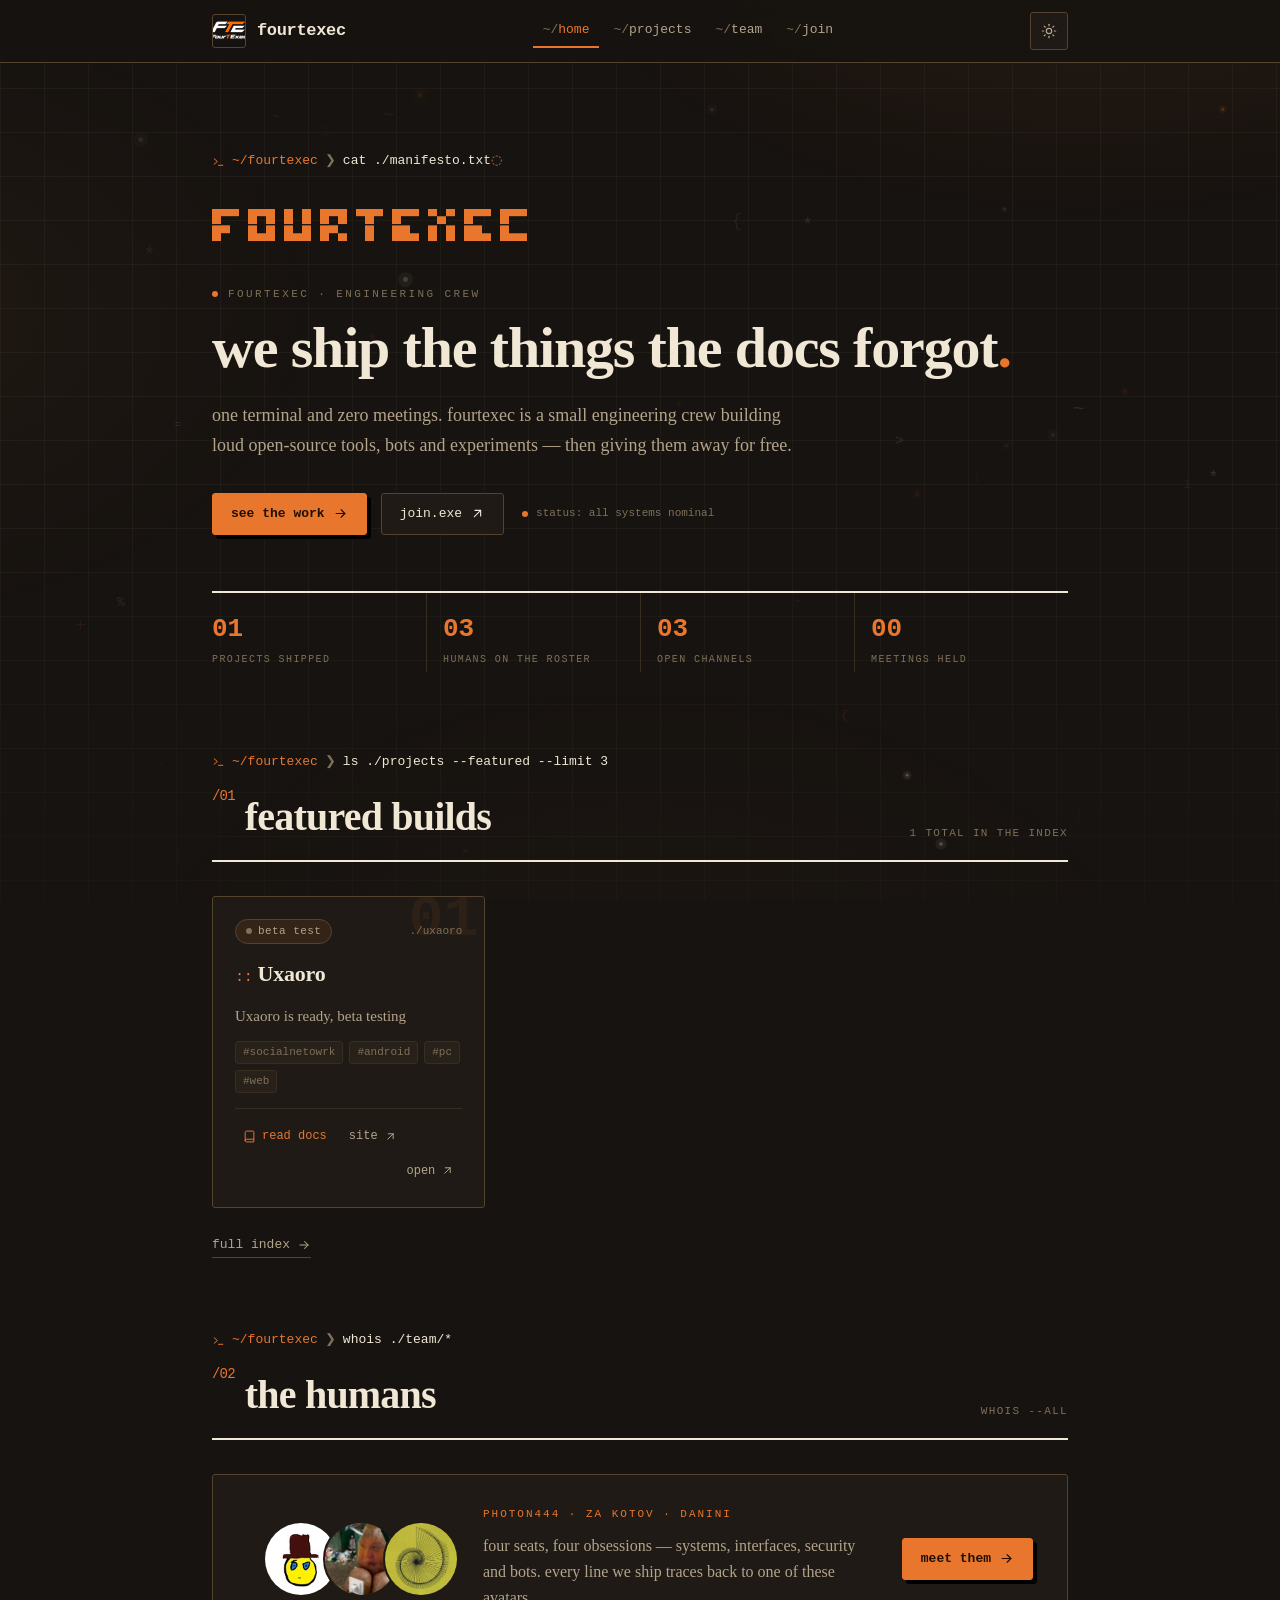
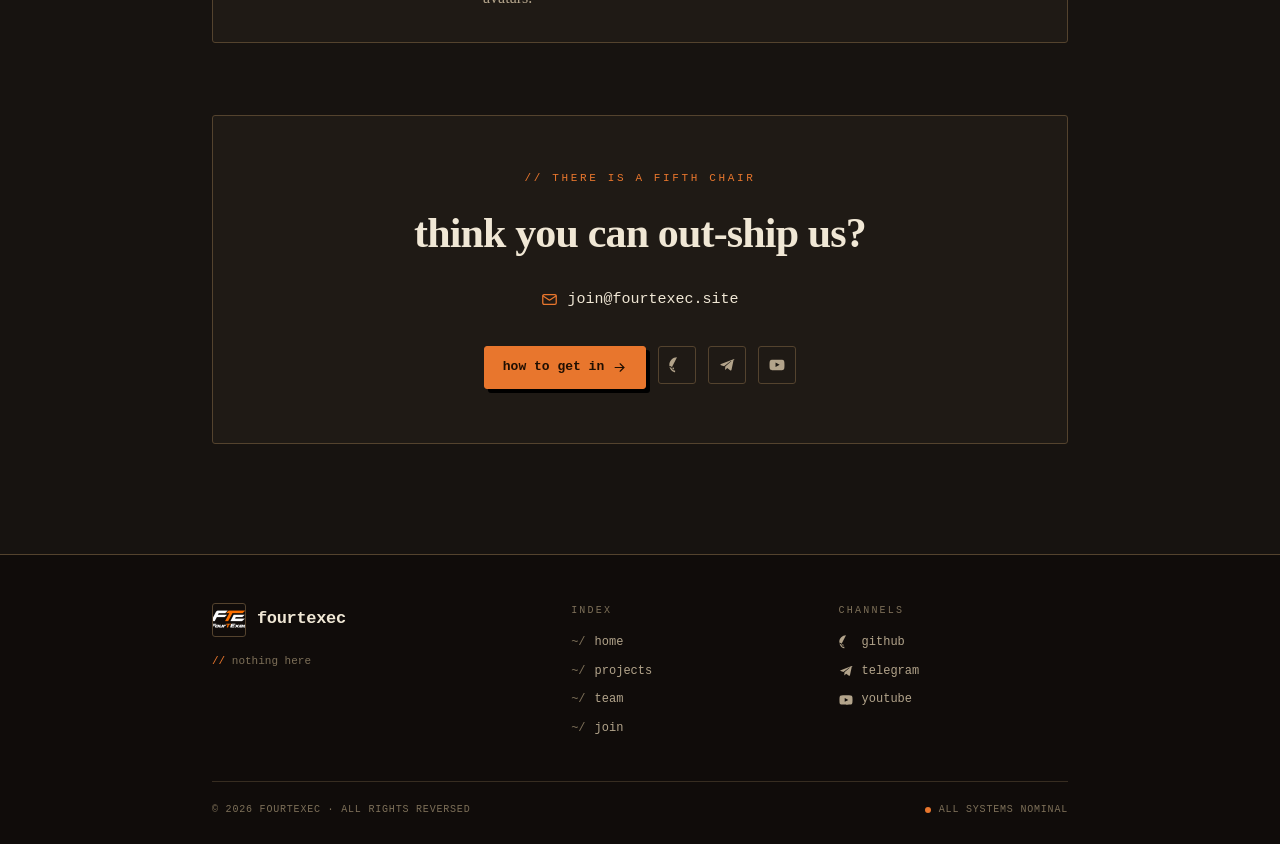
==== commit 3a09c9f1: "add layered animated background the page was a flat colour behind the content. three fixed layers no" ====
--- a/index.html
+++ b/index.html
@@ -28,6 +28,7 @@
     <link rel="stylesheet" href="style.css" />
   </head>
   <body>
+    <canvas id="bg-canvas" aria-hidden="true"></canvas>
     <div id="root">
       <header id="site-header"></header>
       <main id="app"></main>
@@ -38,6 +39,7 @@
         this site is rendered from config.yaml with javascript. turn it on and refresh.
       </p>
     </noscript>
+    <script src="background.js"></script>
     <script src="app.js"></script>
   </body>
 </html>
--- a/style.css
+++ b/style.css
@@ -11,6 +11,11 @@
   color-scheme: dark;
   --bg: #171310;
   --bg2: #100d0a;
+  --bg-grid: rgba(240, 231, 213, 0.04);
+  --bg-glow: rgba(232, 118, 45, 0.08);
+  --bg-glow2: rgba(237, 161, 94, 0.045);
+  --chrome: rgba(23, 19, 16, 0.86);
+  --chrome2: rgba(16, 13, 10, 0.9);
   --panel: #1f1a15;
   --panel2: #28211a;
   --line: #372d21;
@@ -30,6 +35,11 @@
   color-scheme: light;
   --bg: #f7f2e7;
   --bg2: #efe7d3;
+  --bg-grid: rgba(34, 27, 18, 0.05);
+  --bg-glow: rgba(184, 72, 13, 0.07);
+  --bg-glow2: rgba(184, 72, 13, 0.035);
+  --chrome: rgba(247, 242, 231, 0.86);
+  --chrome2: rgba(239, 231, 211, 0.9);
   --panel: #fffcf3;
   --panel2: #f3ecdb;
   --line: #ddd0b4;
@@ -46,11 +56,15 @@
 }
 
 * { box-sizing: border-box; }
-html { scroll-behavior: smooth; }
+/* the base colour lives on <html>, not <body>: the fixed background
+   layers below use negative z-index, which paints ABOVE the html
+   background but BELOW body content. putting the colour on body would
+   let it paint over them. body stays transparent on purpose. */
+html { scroll-behavior: smooth; background: var(--bg); }
 
 body {
   margin: 0;
-  background: var(--bg);
+  background: transparent;
   color: var(--tx);
   font-family: var(--serif);
   font-size: 17px;
@@ -58,6 +72,51 @@
   -webkit-font-smoothing: antialiased;
 }
 
+/* background layers — three of them, all fixed behind the page:
+   ::before  graph-paper grid + warm glows in the corners (pure css)
+   canvas    drifting glyphs & embers, painted by background.js
+   ::after   a soft glow that follows the cursor (--mx/--my from js)
+   the mask fades the grid toward the bottom so long pages calm down. */
+body::before {
+  content: "";
+  position: fixed;
+  inset: 0;
+  z-index: -2;
+  pointer-events: none;
+  background:
+    radial-gradient(900px 520px at 85% -10%, var(--bg-glow), transparent 60%),
+    radial-gradient(760px 520px at -10% 35%, var(--bg-glow2), transparent 60%),
+    radial-gradient(900px 600px at 50% 115%, var(--bg-glow2), transparent 60%),
+    linear-gradient(var(--bg-grid) 1px, transparent 1px),
+    linear-gradient(90deg, var(--bg-grid) 1px, transparent 1px);
+  background-size: auto, auto, auto, 44px 44px, 44px 44px;
+  -webkit-mask-image: linear-gradient(to bottom, #000 55%, rgba(0, 0, 0, 0.5));
+  mask-image: linear-gradient(to bottom, #000 55%, rgba(0, 0, 0, 0.5));
+}
+#bg-canvas {
+  position: fixed;
+  inset: 0;
+  width: 100%;
+  height: 100%;
+  z-index: -1;
+  pointer-events: none;
+}
+body::after {
+  content: "";
+  position: fixed;
+  inset: 0;
+  z-index: -1;
+  pointer-events: none;
+  background: radial-gradient(
+    560px circle at var(--mx, 50%) var(--my, -20%),
+    var(--bg-glow),
+    transparent 65%
+  );
+  opacity: var(--spot, 0);
+  transition: opacity 0.6s ease;
+}
+@media (pointer: coarse) { body::after { display: none; } }
+
 ::selection { background: var(--acc); color: var(--acc-ink); }
 a { color: inherit; }
 img { max-width: 100%; }
@@ -78,7 +137,9 @@
   position: sticky;
   top: 0;
   z-index: 50;
-  background: var(--bg);
+  background: var(--chrome);
+  -webkit-backdrop-filter: blur(8px);
+  backdrop-filter: blur(8px);
   border-bottom: 1px solid var(--line2);
 }
 .header-in {
@@ -598,7 +659,7 @@
 .error-screen .term-card { max-width: 560px; width: 100%; }
 
 /* footer */
-#site-footer { border-top: 1px solid var(--line2); background: var(--bg2); margin-top: 110px; }
+#site-footer { border-top: 1px solid var(--line2); background: var(--chrome2); margin-top: 110px; }
 .footer-grid { display: grid; gap: 38px; padding: 48px 0 0; }
 @media (min-width: 760px) { .footer-grid { grid-template-columns: 1.4fr 1fr 1fr; } }
 .footer-brand { display: flex; align-items: center; gap: 11px; margin-bottom: 15px; }
@@ -625,5 +686,7 @@
 @media (prefers-reduced-motion: reduce) {
   .rv { transition: none; opacity: 1; transform: none; }
   .spin, .status-dot, .avatar-stack .avatar-wrap { animation: none; }
+  /* canvas paints one still frame (see background.js); no cursor glow */
+  body::after { display: none; }
   html { scroll-behavior: auto; }
 }
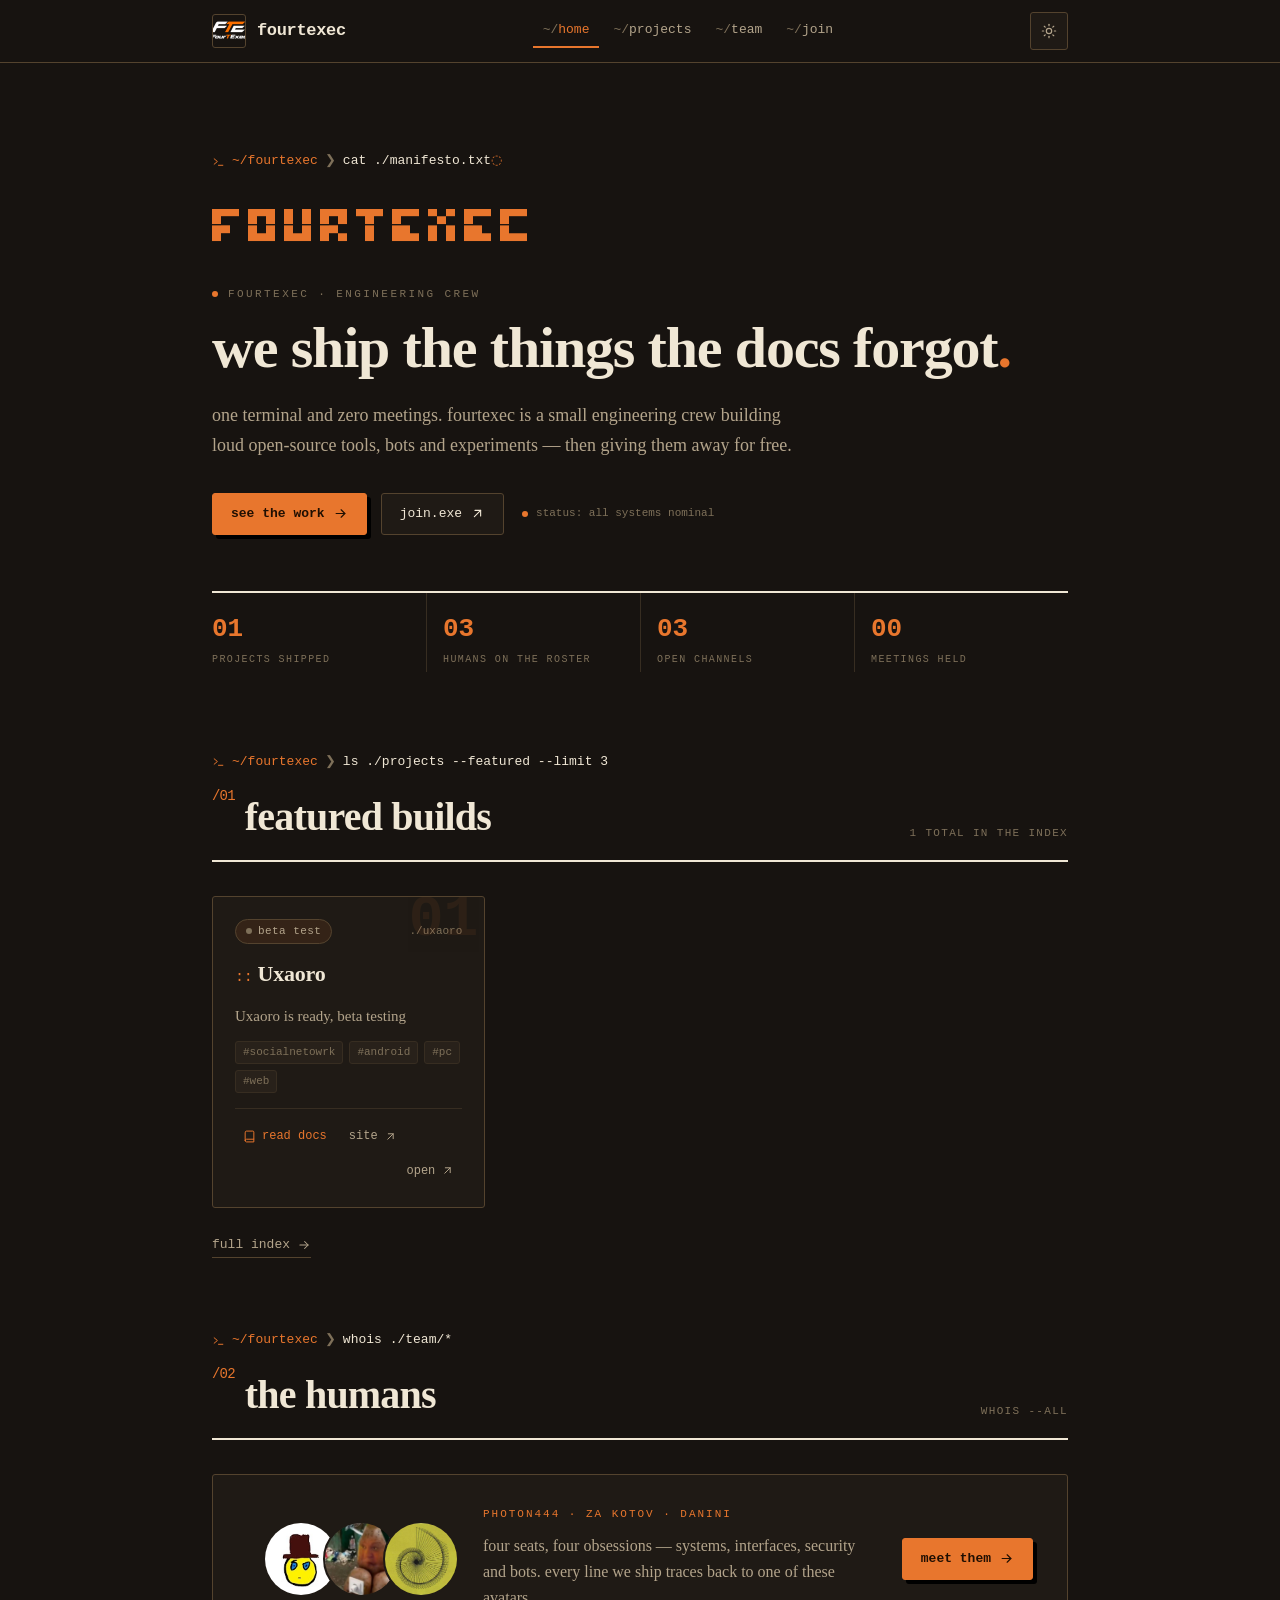
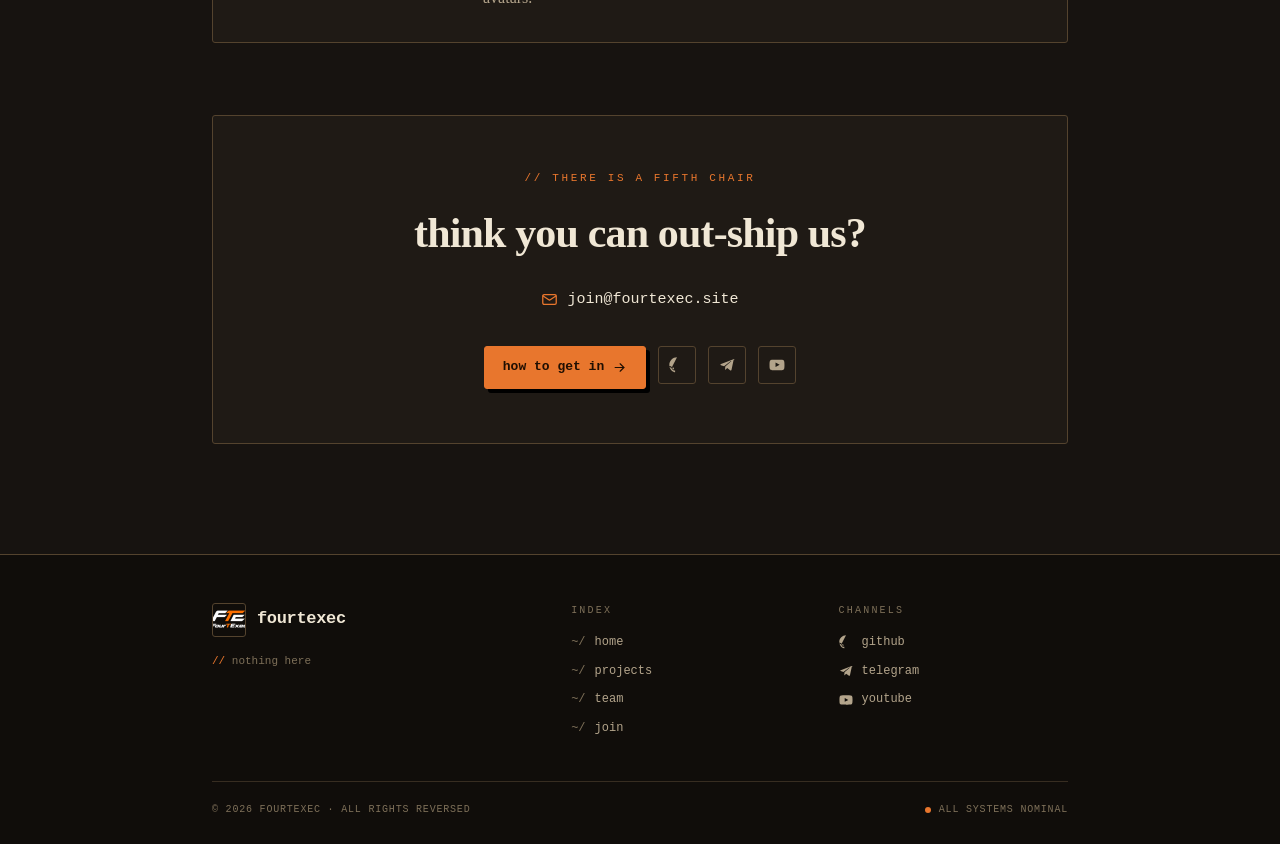
==== commit af05c9b7: "site: sign-in button and announcement banners from the api Header shows 'sign in' or the signed-in a" ====
--- a/index.html
+++ b/index.html
@@ -28,9 +28,9 @@
     <link rel="stylesheet" href="style.css" />
   </head>
   <body>
-    <canvas id="bg-canvas" aria-hidden="true"></canvas>
     <div id="root">
       <header id="site-header"></header>
+      <div id="site-banners"></div>
       <main id="app"></main>
       <footer id="site-footer"></footer>
     </div>
@@ -39,7 +39,6 @@
         this site is rendered from config.yaml with javascript. turn it on and refresh.
       </p>
     </noscript>
-    <script src="background.js"></script>
     <script src="app.js"></script>
   </body>
 </html>
--- a/style.css
+++ b/style.css
@@ -11,11 +11,6 @@
   color-scheme: dark;
   --bg: #171310;
   --bg2: #100d0a;
-  --bg-grid: rgba(240, 231, 213, 0.04);
-  --bg-glow: rgba(232, 118, 45, 0.08);
-  --bg-glow2: rgba(237, 161, 94, 0.045);
-  --chrome: rgba(23, 19, 16, 0.86);
-  --chrome2: rgba(16, 13, 10, 0.9);
   --panel: #1f1a15;
   --panel2: #28211a;
   --line: #372d21;
@@ -35,11 +30,6 @@
   color-scheme: light;
   --bg: #f7f2e7;
   --bg2: #efe7d3;
-  --bg-grid: rgba(34, 27, 18, 0.05);
-  --bg-glow: rgba(184, 72, 13, 0.07);
-  --bg-glow2: rgba(184, 72, 13, 0.035);
-  --chrome: rgba(247, 242, 231, 0.86);
-  --chrome2: rgba(239, 231, 211, 0.9);
   --panel: #fffcf3;
   --panel2: #f3ecdb;
   --line: #ddd0b4;
@@ -56,15 +46,11 @@
 }
 
 * { box-sizing: border-box; }
-/* the base colour lives on <html>, not <body>: the fixed background
-   layers below use negative z-index, which paints ABOVE the html
-   background but BELOW body content. putting the colour on body would
-   let it paint over them. body stays transparent on purpose. */
-html { scroll-behavior: smooth; background: var(--bg); }
+html { scroll-behavior: smooth; }
 
 body {
   margin: 0;
-  background: transparent;
+  background: var(--bg);
   color: var(--tx);
   font-family: var(--serif);
   font-size: 17px;
@@ -72,51 +58,6 @@
   -webkit-font-smoothing: antialiased;
 }
 
-/* background layers — three of them, all fixed behind the page:
-   ::before  graph-paper grid + warm glows in the corners (pure css)
-   canvas    drifting glyphs & embers, painted by background.js
-   ::after   a soft glow that follows the cursor (--mx/--my from js)
-   the mask fades the grid toward the bottom so long pages calm down. */
-body::before {
-  content: "";
-  position: fixed;
-  inset: 0;
-  z-index: -2;
-  pointer-events: none;
-  background:
-    radial-gradient(900px 520px at 85% -10%, var(--bg-glow), transparent 60%),
-    radial-gradient(760px 520px at -10% 35%, var(--bg-glow2), transparent 60%),
-    radial-gradient(900px 600px at 50% 115%, var(--bg-glow2), transparent 60%),
-    linear-gradient(var(--bg-grid) 1px, transparent 1px),
-    linear-gradient(90deg, var(--bg-grid) 1px, transparent 1px);
-  background-size: auto, auto, auto, 44px 44px, 44px 44px;
-  -webkit-mask-image: linear-gradient(to bottom, #000 55%, rgba(0, 0, 0, 0.5));
-  mask-image: linear-gradient(to bottom, #000 55%, rgba(0, 0, 0, 0.5));
-}
-#bg-canvas {
-  position: fixed;
-  inset: 0;
-  width: 100%;
-  height: 100%;
-  z-index: -1;
-  pointer-events: none;
-}
-body::after {
-  content: "";
-  position: fixed;
-  inset: 0;
-  z-index: -1;
-  pointer-events: none;
-  background: radial-gradient(
-    560px circle at var(--mx, 50%) var(--my, -20%),
-    var(--bg-glow),
-    transparent 65%
-  );
-  opacity: var(--spot, 0);
-  transition: opacity 0.6s ease;
-}
-@media (pointer: coarse) { body::after { display: none; } }
-
 ::selection { background: var(--acc); color: var(--acc-ink); }
 a { color: inherit; }
 img { max-width: 100%; }
@@ -137,9 +78,7 @@
   position: sticky;
   top: 0;
   z-index: 50;
-  background: var(--chrome);
-  -webkit-backdrop-filter: blur(8px);
-  backdrop-filter: blur(8px);
+  background: var(--bg);
   border-bottom: 1px solid var(--line2);
 }
 .header-in {
@@ -191,6 +130,34 @@
 nav.main-nav a.active { color: var(--acc); border-bottom-color: var(--acc); }
 
 .header-actions { display: flex; align-items: center; gap: 8px; }
+
+/* account button (filled in by the api, absent when it's offline) */
+.account-btn {
+  display: inline-flex; align-items: center; gap: 8px; height: 38px;
+  font-family: var(--mono); font-size: 13px; color: var(--mut);
+  text-decoration: none; padding: 0 10px 0 5px;
+  border: 1px solid var(--line2); border-radius: 3px; background: var(--panel);
+}
+.account-btn.signin { padding: 0 12px; }
+.account-btn:hover { color: var(--acc); border-color: var(--acc); }
+.account-ava {
+  position: relative; width: 26px; height: 26px; border-radius: 50%; overflow: hidden; flex: none;
+  display: inline-flex; align-items: center; justify-content: center;
+  background: var(--panel2); color: var(--fnt); font-weight: bold; font-size: 12px;
+}
+.account-ava img { position: absolute; inset: 0; width: 100%; height: 100%; object-fit: cover; }
+@media (max-width: 480px) {
+  .account-name { display: none; }
+  .account-btn { padding: 0 5px; }
+}
+
+/* announcement banners from the admin panel */
+.site-banner { border-bottom: 1px solid var(--line2); background: var(--acc-soft); font-family: var(--mono); font-size: 13px; }
+.site-banner.critical { background: rgba(229, 83, 75, 0.14); }
+.banner-in { display: flex; align-items: center; justify-content: space-between; gap: 12px; padding-top: 9px; padding-bottom: 9px; }
+.site-banner a { color: var(--acc); }
+.banner-x { background: none; border: 0; color: var(--mut); font-size: 20px; line-height: 1; cursor: pointer; padding: 0 4px; }
+.banner-x:hover { color: var(--acc); }
 
 .icon-btn {
   width: 38px; height: 38px;
@@ -659,7 +626,7 @@
 .error-screen .term-card { max-width: 560px; width: 100%; }
 
 /* footer */
-#site-footer { border-top: 1px solid var(--line2); background: var(--chrome2); margin-top: 110px; }
+#site-footer { border-top: 1px solid var(--line2); background: var(--bg2); margin-top: 110px; }
 .footer-grid { display: grid; gap: 38px; padding: 48px 0 0; }
 @media (min-width: 760px) { .footer-grid { grid-template-columns: 1.4fr 1fr 1fr; } }
 .footer-brand { display: flex; align-items: center; gap: 11px; margin-bottom: 15px; }
@@ -686,7 +653,5 @@
 @media (prefers-reduced-motion: reduce) {
   .rv { transition: none; opacity: 1; transform: none; }
   .spin, .status-dot, .avatar-stack .avatar-wrap { animation: none; }
-  /* canvas paints one still frame (see background.js); no cursor glow */
-  body::after { display: none; }
   html { scroll-behavior: auto; }
 }
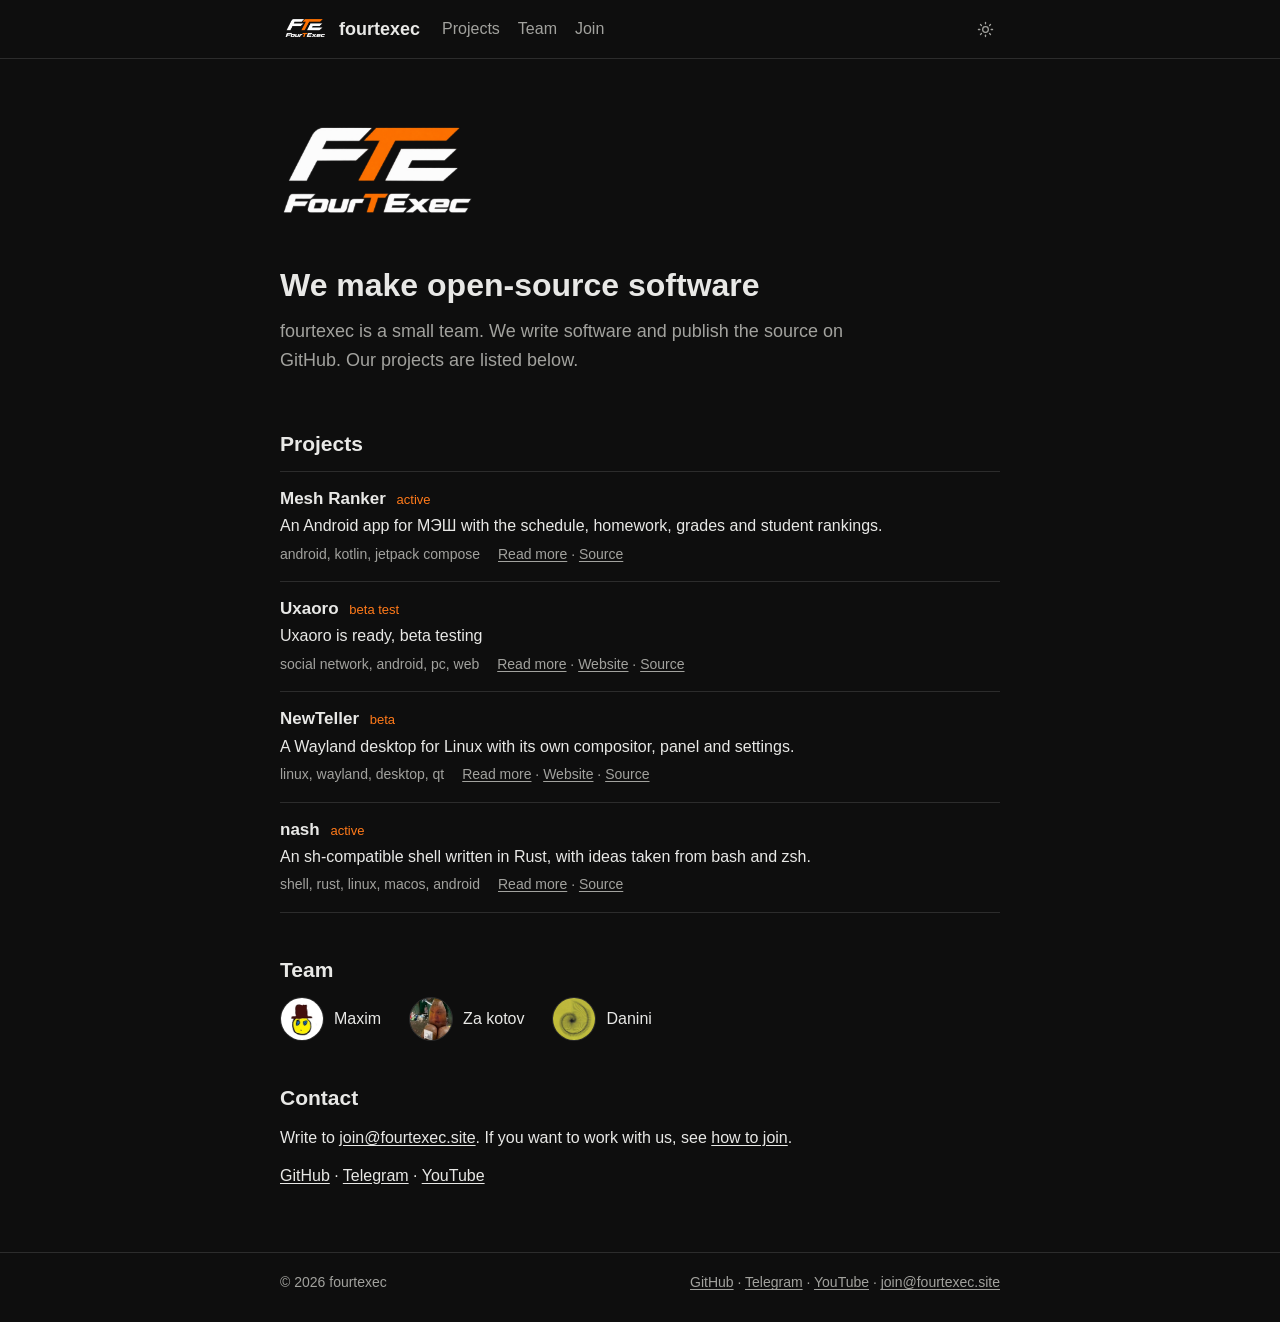
==== commit 572cd616: "Redesign the site without the terminal styling Plain layout, system fonts and normal sentence-case t" ====
--- a/index.html
+++ b/index.html
@@ -12,10 +12,10 @@
     </script>
     <meta charset="UTF-8" />
     <meta name="viewport" content="width=device-width, initial-scale=1.0" />
-    <meta name="description" content="fourtexec — a four-person engineering crew building loud open-source tools, bots and experiments. projects, team roster and how to join." />
-    <meta name="theme-color" content="#ff6a00" />
+    <meta name="description" content="fourtexec is a small team that makes open-source software: Mesh Ranker, Uxaoro, NewTeller and the nash shell." />
+    <meta name="theme-color" content="#0e0e0e" />
     <link rel="icon" type="image/png" href="logo.png" />
-    <title>fourtexec · engineering crew</title>
+    <title>fourtexec</title>
     <script>
       // set the theme before first paint, otherwise the page flashes
       (function () {
@@ -35,8 +35,9 @@
       <footer id="site-footer"></footer>
     </div>
     <noscript>
-      <p style="font-family: monospace; padding: 2rem">
-        this site is rendered from config.yaml with javascript. turn it on and refresh.
+      <p style="padding: 2rem">
+        This site needs JavaScript. Our projects are also at
+        <a href="https://github.com/fourtexec">github.com/fourtexec</a>.
       </p>
     </noscript>
     <script src="app.js"></script>
--- a/style.css
+++ b/style.css
@@ -1,657 +1,194 @@
-/* fourtexec - hand-written stylesheet.
-   no framework, no build step. variables at the top, the rest is
-   just rules in the order the page is built. tweak and refresh. */
-
 :root {
-  --serif: Georgia, "Iowan Old Style", "Times New Roman", serif;
-  --mono: "Courier New", ui-monospace, Menlo, Consolas, monospace;
+  --sans: -apple-system, BlinkMacSystemFont, "Segoe UI", Roboto, "Helvetica Neue", Arial, sans-serif;
+  --mono: ui-monospace, SFMono-Regular, Menlo, Consolas, "Liberation Mono", monospace;
 }
 
 [data-theme="dark"] {
   color-scheme: dark;
-  --bg: #171310;
-  --bg2: #100d0a;
-  --panel: #1f1a15;
-  --panel2: #28211a;
-  --line: #372d21;
-  --line2: #54432e;
-  --tx: #f0e7d5;
-  --mut: #b3a48b;
-  --fnt: #7e7059;
-  --acc: #e8762d;
-  --acc2: #eda15e;
-  --acc-ink: #200f02;
-  --acc-soft: rgba(232, 118, 45, 0.1);
-  --acc-line: rgba(232, 118, 45, 0.45);
-  --shadow: #000;
+  --bg: #0e0e0e;
+  --panel: #181818;
+  --line: #2c2c2c;
+  --tx: #e8e8e6;
+  --mut: #a2a29e;
+  --acc: #ff7a1a;
+  --acc-ink: #1a0b00;
 }
 
 [data-theme="light"] {
   color-scheme: light;
-  --bg: #f7f2e7;
-  --bg2: #efe7d3;
-  --panel: #fffcf3;
-  --panel2: #f3ecdb;
-  --line: #ddd0b4;
-  --line2: #c6b28c;
-  --tx: #221b12;
-  --mut: #6f6152;
-  --fnt: #9c8b6d;
-  --acc: #b8480d;
-  --acc2: #8f3a0a;
-  --acc-ink: #fff8ef;
-  --acc-soft: rgba(184, 72, 13, 0.08);
-  --acc-line: rgba(184, 72, 13, 0.4);
-  --shadow: #221b12;
+  --bg: #ffffff;
+  --panel: #f5f4f1;
+  --line: #dddbd6;
+  --tx: #1c1c1c;
+  --mut: #5f5d59;
+  --acc: #c4520a;
+  --acc-ink: #ffffff;
 }
 
 * { box-sizing: border-box; }
-html { scroll-behavior: smooth; }
 
 body {
   margin: 0;
   background: var(--bg);
   color: var(--tx);
-  font-family: var(--serif);
-  font-size: 17px;
-  line-height: 1.55;
-  -webkit-font-smoothing: antialiased;
+  font-family: var(--sans);
+  font-size: 16px;
+  line-height: 1.6;
 }
 
-::selection { background: var(--acc); color: var(--acc-ink); }
-a { color: inherit; }
+a { color: inherit; text-underline-offset: 2px; }
+a:hover { color: var(--acc); }
 img { max-width: 100%; }
-button { font: inherit; }
+button { font: inherit; color: inherit; }
+h1, h2, h3 { line-height: 1.25; margin: 0; }
+h1 { font-size: 32px; }
+h2 { font-size: 21px; margin-bottom: 14px; }
+h3 { font-size: 17px; }
+p { margin: 0 0 12px; }
 
-.mono { font-family: var(--mono); }
-.tx { color: var(--tx); }
+.mono { font-family: var(--mono); font-size: 0.9em; }
 .mut { color: var(--mut); }
-.fnt { color: var(--fnt); }
 .acc { color: var(--acc); }
 
-.wrap { max-width: 920px; margin: 0 auto; padding: 0 20px; }
-@media (min-width: 760px) { .wrap { padding: 0 32px; } }
-.wrap.narrow { max-width: 680px; }
+.wrap { max-width: 760px; margin: 0 auto; padding: 0 20px; }
+section { padding-top: 44px; }
 
 /* header */
-#site-header {
-  position: sticky;
-  top: 0;
-  z-index: 50;
-  background: var(--bg);
-  border-bottom: 1px solid var(--line2);
+#site-header { border-bottom: 1px solid var(--line); }
+.header-in {
+  display: flex; align-items: center; flex-wrap: wrap;
+  gap: 6px 22px; padding-top: 12px; padding-bottom: 12px;
 }
-.header-in {
-  display: flex;
-  align-items: center;
-  justify-content: space-between;
-  gap: 16px;
-  height: 62px;
+.brand { display: flex; align-items: center; gap: 8px; text-decoration: none; font-weight: 700; font-size: 18px; }
+.brand-logo { height: 34px; width: auto; display: block; }
+.main-nav { display: flex; gap: 18px; }
+.main-nav a { text-decoration: none; color: var(--mut); }
+.main-nav a:hover { color: var(--tx); }
+.main-nav a.active { color: var(--tx); border-bottom: 2px solid var(--acc); }
+.header-actions { display: flex; align-items: center; gap: 12px; margin-left: auto; }
+
+.theme-btn {
+  background: none; border: 0; padding: 6px; cursor: pointer;
+  color: var(--mut); display: inline-flex;
 }
-.brand { display: flex; align-items: center; gap: 11px; text-decoration: none; }
-.brand-name {
-  font-family: var(--mono);
-  font-weight: bold;
-  font-size: 17px;
-  letter-spacing: -0.02em;
-}
-.brand:hover .brand-name { color: var(--acc); }
-.logo-img {
-  width: 34px; height: 34px;
-  object-fit: cover;
-  border: 1px solid var(--line2);
-  border-radius: 3px;
-  display: block;
-  flex: none;
-}
-.logo-fallback {
-  width: 34px; height: 34px;
-  display: flex; align-items: center; justify-content: center;
-  background: var(--acc); color: var(--acc-ink);
-  font-family: var(--mono); font-weight: bold; font-size: 14px;
-  border-radius: 3px; flex: none;
-}
-.logo-fallback.big { width: 46px; height: 46px; font-size: 19px; }
+.theme-btn:hover { color: var(--tx); }
 
-nav.main-nav { display: none; }
-@media (min-width: 760px) {
-  nav.main-nav { display: flex; align-items: center; gap: 4px; }
-}
-nav.main-nav a {
-  font-family: var(--mono);
-  font-size: 13px;
-  text-decoration: none;
-  color: var(--mut);
-  padding: 6px 10px;
-  border-bottom: 2px solid transparent;
-}
-nav.main-nav a .tilde { color: var(--fnt); }
-nav.main-nav a:hover { color: var(--acc); }
-nav.main-nav a.active { color: var(--acc); border-bottom-color: var(--acc); }
-
-.header-actions { display: flex; align-items: center; gap: 8px; }
-
-/* account button (filled in by the api, absent when it's offline) */
-.account-btn {
-  display: inline-flex; align-items: center; gap: 8px; height: 38px;
-  font-family: var(--mono); font-size: 13px; color: var(--mut);
-  text-decoration: none; padding: 0 10px 0 5px;
-  border: 1px solid var(--line2); border-radius: 3px; background: var(--panel);
-}
-.account-btn.signin { padding: 0 12px; }
-.account-btn:hover { color: var(--acc); border-color: var(--acc); }
+.account-btn { display: inline-flex; align-items: center; gap: 7px; font-size: 15px; }
 .account-ava {
-  position: relative; width: 26px; height: 26px; border-radius: 50%; overflow: hidden; flex: none;
+  position: relative; width: 24px; height: 24px; border-radius: 50%; overflow: hidden;
   display: inline-flex; align-items: center; justify-content: center;
-  background: var(--panel2); color: var(--fnt); font-weight: bold; font-size: 12px;
+  background: var(--panel); font-size: 12px; font-weight: 700;
 }
 .account-ava img { position: absolute; inset: 0; width: 100%; height: 100%; object-fit: cover; }
-@media (max-width: 480px) {
-  .account-name { display: none; }
-  .account-btn { padding: 0 5px; }
+
+/* announcements */
+.site-banner { border-bottom: 1px solid var(--line); background: var(--panel); font-size: 15px; }
+.site-banner.critical { background: rgba(214, 60, 50, 0.15); }
+.banner-in { display: flex; justify-content: space-between; gap: 12px; padding-top: 8px; padding-bottom: 8px; }
+.banner-x { background: none; border: 0; font-size: 20px; line-height: 1; cursor: pointer; padding: 0 4px; color: var(--mut); }
+
+/* buttons and the bits the download pages share */
+.btn {
+  display: inline-block; padding: 8px 14px;
+  border: 1px solid var(--line); border-radius: 6px;
+  background: none; color: var(--tx);
+  text-decoration: none; cursor: pointer; font-size: 15px;
 }
+.btn:hover { border-color: var(--mut); color: var(--tx); }
+.btn-solid { background: var(--acc); border-color: var(--acc); color: var(--acc-ink); font-weight: 600; }
+.btn-solid:hover { color: var(--acc-ink); border-color: var(--acc); filter: brightness(1.08); }
+.card { border: 1px solid var(--line); border-radius: 8px; }
+.card2 { background: var(--panel); border-radius: 8px; }
+.chip { font-size: 13px; color: var(--mut); }
+.mail-row { display: flex; flex-wrap: wrap; gap: 10px; margin: 20px 0; }
 
-/* announcement banners from the admin panel */
-.site-banner { border-bottom: 1px solid var(--line2); background: var(--acc-soft); font-family: var(--mono); font-size: 13px; }
-.site-banner.critical { background: rgba(229, 83, 75, 0.14); }
-.banner-in { display: flex; align-items: center; justify-content: space-between; gap: 12px; padding-top: 9px; padding-bottom: 9px; }
-.site-banner a { color: var(--acc); }
-.banner-x { background: none; border: 0; color: var(--mut); font-size: 20px; line-height: 1; cursor: pointer; padding: 0 4px; }
-.banner-x:hover { color: var(--acc); }
+/* front page */
+.intro { padding-top: 36px; }
+.intro-logo { display: block; width: 240px; margin: 0 0 10px -22px; }
+.intro p { font-size: 18px; color: var(--mut); max-width: 600px; margin-top: 12px; }
 
-.icon-btn {
-  width: 38px; height: 38px;
-  display: inline-flex; align-items: center; justify-content: center;
-  background: var(--panel); color: var(--mut);
-  border: 1px solid var(--line2); border-radius: 3px;
-  cursor: pointer; text-decoration: none; flex: none;
+.projects { list-style: none; margin: 0; padding: 0; }
+.project { padding: 16px 0; border-top: 1px solid var(--line); }
+.project:last-child { border-bottom: 1px solid var(--line); }
+.project h3 a { text-decoration: none; }
+.project h3 a:hover { text-decoration: underline; }
+.project p { margin: 4px 0 0; }
+.status { font-size: 13px; font-weight: 400; color: var(--acc); margin-left: 6px; }
+.project-meta { font-size: 14px; color: var(--mut); display: flex; flex-wrap: wrap; gap: 2px 18px; }
+.proj-desc { color: var(--mut); margin: 0; }
+
+.filters { display: flex; flex-wrap: wrap; gap: 4px 16px; margin: 14px 0 18px; }
+.filters button { background: none; border: 0; padding: 0; cursor: pointer; color: var(--mut); }
+.filters button:hover { color: var(--tx); }
+.filters button.on { color: var(--tx); font-weight: 600; }
+
+/* people */
+.avatar {
+  position: relative; display: inline-flex; align-items: center; justify-content: center;
+  flex: none; overflow: hidden; border-radius: 50%; border: 1px solid var(--line);
+  background: var(--panel); color: var(--mut); font-weight: 700;
 }
-.icon-btn:hover { color: var(--acc); border-color: var(--acc); }
-.icon-btn.small { width: 32px; height: 32px; }
-.burger { display: inline-flex; }
-@media (min-width: 760px) { .burger { display: none; } }
+.avatar img { position: absolute; inset: 0; width: 100%; height: 100%; object-fit: cover; }
+.avatar.small { width: 44px; height: 44px; }
+.avatar.large { width: 88px; height: 88px; font-size: 28px; }
 
-.mobile-nav { border-top: 1px solid var(--line); padding: 8px 20px 14px; }
-.mobile-nav a {
-  display: block;
-  font-family: var(--mono); font-size: 14px;
-  text-decoration: none; color: var(--mut);
-  padding: 9px 6px;
-  border-bottom: 1px dotted var(--line);
+.people { display: flex; flex-wrap: wrap; gap: 14px 28px; }
+.person { display: inline-flex; align-items: center; gap: 10px; text-decoration: none; }
+
+.members { list-style: none; margin: 22px 0 0; padding: 0; }
+.member { display: flex; gap: 20px; padding: 20px 0; border-top: 1px solid var(--line); }
+.member p { margin: 4px 0 0; }
+.nick { font-weight: 400; font-size: 14px; color: var(--mut); margin-left: 4px; }
+.role, .member-links { font-size: 14px; color: var(--mut); }
+
+/* join */
+.join h1 { margin-bottom: 16px; }
+.join ol { padding-left: 22px; margin: 16px 0; }
+.join li { margin: 6px 0; }
+
+/* project page */
+.back { font-size: 14px; margin-bottom: 14px; }
+.back a { color: var(--mut); text-decoration: none; }
+.back a:hover { color: var(--tx); }
+.lead { font-size: 18px; color: var(--mut); margin: 8px 0; }
+#readme-body { border-top: 1px solid var(--line); margin-top: 24px; padding-top: 8px; }
+
+/* project descriptions (markdown) */
+.md h1 { font-size: 26px; margin: 28px 0 10px; }
+.md h2 { font-size: 21px; margin: 30px 0 10px; }
+.md h3 { font-size: 18px; margin: 24px 0 8px; }
+.md h4 { font-size: 16px; margin: 20px 0 6px; }
+.md p { margin: 12px 0; }
+.md a { color: var(--acc); }
+.md ul, .md ol { padding-left: 22px; margin: 12px 0; }
+.md li { margin: 5px 0; }
+.md li.nested { margin-left: 22px; }
+.md li.task { list-style: none; margin-left: -22px; }
+.md code { font-family: var(--mono); font-size: 0.88em; background: var(--panel); border-radius: 4px; padding: 1px 5px; }
+.md blockquote { margin: 16px 0; padding-left: 14px; border-left: 3px solid var(--line); color: var(--mut); }
+.md img { border-radius: 6px; margin: 12px 0; }
+.md hr { border: 0; border-top: 1px solid var(--line); margin: 26px 0; }
+.table-wrap { overflow-x: auto; margin: 16px 0; }
+.md table { border-collapse: collapse; font-size: 15px; width: 100%; }
+.md th, .md td { text-align: left; padding: 7px 14px 7px 0; border-bottom: 1px solid var(--line); vertical-align: top; }
+.md th { font-weight: 600; }
+
+.codeblock { position: relative; margin: 16px 0; }
+.codeblock pre { margin: 0; padding: 14px 16px; background: var(--panel); border-radius: 6px; overflow-x: auto; }
+.codeblock pre code { background: none; padding: 0; font-size: 14px; line-height: 1.55; }
+.copy-btn {
+  position: absolute; top: 6px; right: 6px;
+  background: var(--bg); border: 1px solid var(--line); border-radius: 4px;
+  font-size: 12px; padding: 2px 8px; cursor: pointer; color: var(--mut);
+  opacity: 0;
 }
-.mobile-nav a.active { color: var(--acc); }
-
-/* buttons, chips, cards */
-.btn {
-  display: inline-flex; align-items: center; gap: 8px;
-  font-family: var(--mono); font-size: 13px;
-  padding: 10px 18px;
-  border: 1px solid var(--line2); border-radius: 3px;
-  background: var(--panel); color: var(--tx);
-  text-decoration: none; cursor: pointer;
-}
-.btn-solid {
-  background: var(--acc); border-color: var(--acc);
-  color: var(--acc-ink); font-weight: bold;
-  box-shadow: 4px 4px 0 var(--shadow);
-}
-.btn-solid:hover { transform: translate(-1px, -1px); box-shadow: 5px 5px 0 var(--shadow); }
-.btn-solid:active { transform: translate(2px, 2px); box-shadow: 1px 1px 0 var(--shadow); }
-.btn-ghost:hover { color: var(--acc); border-color: var(--acc); }
-.btn.wide { width: 100%; justify-content: center; }
-
-.chip {
-  display: inline-flex; align-items: center; gap: 6px;
-  font-family: var(--mono); font-size: 11px; letter-spacing: 0.04em;
-  color: var(--mut); background: var(--acc-soft);
-  border: 1px solid var(--line2); border-radius: 20px;
-  padding: 3px 10px; white-space: nowrap;
-}
-button.chip { cursor: pointer; }
-button.chip:hover { border-color: var(--acc); color: var(--acc); }
-button.chip.on {
-  background: var(--acc); border-color: var(--acc);
-  color: var(--acc-ink); font-weight: bold;
-  box-shadow: 2px 2px 0 var(--shadow);
-}
-
-.status-dot {
-  width: 6px; height: 6px; border-radius: 50%;
-  background: var(--acc); display: inline-block; flex: none;
-  animation: pulse-dot 2.2s ease-in-out infinite;
-}
-@keyframes pulse-dot {
-  0%, 100% { box-shadow: 0 0 0 0 var(--acc-soft); }
-  50% { box-shadow: 0 0 0 6px transparent; }
-}
-
-.card {
-  background: var(--panel);
-  border: 1px solid var(--line2);
-  border-radius: 3px;
-  transition: transform 0.25s ease, box-shadow 0.25s ease;
-}
-.card.lift:hover, a.card:hover { transform: translate(-2px, -2px); box-shadow: 5px 5px 0 var(--line2); }
-.card2 {
-  background: var(--panel2);
-  border: 1px solid var(--line);
-  border-radius: 3px;
-}
-
-.tag {
-  font-family: var(--mono); font-size: 11px;
-  color: var(--fnt); background: var(--panel2);
-  border: 1px solid var(--line);
-  padding: 2px 7px; border-radius: 3px;
-}
-.tags { display: flex; flex-wrap: wrap; gap: 6px; }
-
-/* reveal on scroll - kept subtle on purpose */
-.rv { opacity: 0; transform: translateY(14px); transition: opacity 0.6s ease, transform 0.6s ease; }
-.rv.on { opacity: 1; transform: none; }
-@keyframes blink { 0%, 100% { opacity: 1; } 50% { opacity: 0; } }
-.caret::after, .caret-line::after {
-  content: "\25CC";
-  color: var(--acc);
-  animation: blink 1.05s step-end infinite;
-}
-
-/* hero */
-.prompt-line {
-  font-family: var(--mono); font-size: 13px; color: var(--fnt);
-  display: flex; align-items: center; gap: 7px; flex-wrap: wrap;
-}
-.prompt-host { color: var(--acc); display: inline-flex; align-items: center; gap: 7px; }
-
-.hero { padding: 64px 0 8px; }
-@media (min-width: 760px) { .hero { padding-top: 88px; } }
-.ascii {
-  font-family: var(--mono);
-  font-size: clamp(8px, 2.1vw, 15px);
-  line-height: 1.15;
-  color: var(--acc);
-  white-space: pre;
-  overflow-x: auto;
-  margin: 38px 0 0;
-  user-select: none;
-}
-.hero-kicker {
-  font-family: var(--mono); font-size: 11px;
-  letter-spacing: 0.22em; text-transform: uppercase; color: var(--fnt);
-  display: flex; align-items: center; gap: 10px;
-  margin: 42px 0 14px;
-}
-.hero h1 {
-  font-size: clamp(34px, 6vw, 58px);
-  line-height: 1.08; letter-spacing: -0.02em;
-  margin: 0; font-weight: bold;
-}
-.hero-desc {
-  color: var(--mut); font-size: 18px; line-height: 1.65;
-  max-width: 600px; margin: 22px 0 0;
-}
-.hero-actions { display: flex; flex-wrap: wrap; align-items: center; gap: 14px; margin-top: 32px; }
-.hero-status {
-  font-family: var(--mono); font-size: 11px; color: var(--fnt);
-  display: none; align-items: center; gap: 8px; margin-left: 4px;
-}
-@media (min-width: 560px) { .hero-status { display: inline-flex; } }
-
-/* the stats are a ledger row, not four glass boxes */
-.stats {
-  display: grid; grid-template-columns: 1fr 1fr;
-  border-top: 2px solid var(--tx);
-  margin-top: 56px;
-}
-@media (min-width: 760px) { .stats { grid-template-columns: repeat(4, 1fr); } }
-.stat { padding: 16px 16px 4px 0; }
-.stat + .stat { border-left: 1px solid var(--line); padding-left: 16px; }
-@media (max-width: 759px) {
-  .stat:nth-child(3) { border-left: 0; padding-left: 0; }
-}
-.stat-num { font-family: var(--mono); font-weight: bold; font-size: 26px; color: var(--acc); }
-.stat-label {
-  font-family: var(--mono); font-size: 10px;
-  letter-spacing: 0.14em; text-transform: uppercase; color: var(--fnt);
-  margin-top: 3px;
-}
-
-/* section headings */
-section { padding-top: 72px; }
-.page-head { padding-bottom: 8px; }
-.section-head { margin-bottom: 34px; }
-.section-head-row {
-  display: flex; align-items: flex-end; justify-content: space-between;
-  gap: 20px; flex-wrap: wrap;
-  border-bottom: 2px solid var(--tx);
-  padding-bottom: 12px; margin-top: 14px;
-}
-.section-head h2 { font-size: clamp(28px, 4.5vw, 40px); margin: 0; letter-spacing: -0.02em; }
-.sec-no {
-  font-family: var(--mono); font-weight: normal; font-size: 14px;
-  color: var(--acc); vertical-align: top; margin-right: 10px;
-}
-.sec-sub {
-  font-family: var(--mono); font-size: 11px;
-  letter-spacing: 0.12em; text-transform: uppercase; color: var(--fnt);
-  margin: 0; padding-bottom: 6px;
-}
-
-/* grids */
-.grid { display: grid; gap: 18px; }
-@media (min-width: 700px) { .grid-2 { grid-template-columns: 1fr 1fr; } }
-@media (min-width: 700px) { .grid-3 { grid-template-columns: repeat(2, 1fr); } }
-@media (min-width: 1000px) { .grid-3 { grid-template-columns: repeat(3, 1fr); } }
-
-.index-line-wrap { margin-top: 22px; }
-.index-line {
-  font-family: var(--mono); font-size: 13px; color: var(--mut);
-  text-decoration: none; display: inline-flex; align-items: center; gap: 7px;
-  border-bottom: 1px solid var(--line2); padding-bottom: 2px;
-}
-.index-line:hover { color: var(--acc); border-bottom-color: var(--acc); }
-
-/* project cards */
-.proj-card { padding: 22px; position: relative; overflow: hidden; display: flex; flex-direction: column; gap: 13px; height: 100%; }
-.card-num {
-  position: absolute; top: -6px; right: 6px;
-  font-family: var(--mono); font-weight: bold; font-size: 58px; line-height: 1;
-  color: var(--acc); opacity: 0.07; pointer-events: none; user-select: none;
-}
-.proj-card:hover .card-num { opacity: 0.14; }
-.proj-top { display: flex; align-items: center; justify-content: space-between; gap: 10px; }
-.proj-slug { font-family: var(--mono); font-size: 11px; color: var(--fnt); }
-.proj-card h3 { font-size: 22px; margin: 0; letter-spacing: -0.01em; }
-.cc { font-family: var(--mono); font-weight: normal; font-size: 15px; color: var(--acc); margin-right: 5px; }
-.proj-desc { color: var(--mut); font-size: 15px; line-height: 1.6; margin: 0; flex: 1; }
-.proj-links {
-  display: flex; align-items: center; gap: 6px; flex-wrap: wrap;
-  border-top: 1px solid var(--line); padding-top: 13px; margin-top: 2px;
-}
-.card-link {
-  font-family: var(--mono); font-size: 12px; color: var(--mut);
-  text-decoration: none; display: inline-flex; align-items: center; gap: 6px;
-  padding: 5px 8px; border-radius: 3px;
-}
-.card-link:hover { color: var(--tx); background: var(--acc-soft); }
-.card-link.main { color: var(--acc); }
-.card-link.main:hover { text-decoration: underline; text-underline-offset: 3px; }
-.card-link.push { margin-left: auto; }
-
-.filters { display: flex; flex-wrap: wrap; gap: 8px; margin-bottom: 26px; }
-.empty-box {
-  padding: 38px 24px; text-align: center;
-  font-family: var(--mono); font-size: 13px; color: var(--fnt);
-}
-
-/* avatars - letter tile sits underneath, photo covers it */
-.avatar-wrap { position: relative; display: inline-block; flex: none; overflow: hidden; background: var(--panel2); }
-.avatar-wrap img { position: absolute; inset: 0; width: 100%; height: 100%; object-fit: cover; display: block; }
-.avatar-letter {
-  position: absolute; inset: 0;
-  display: flex; align-items: center; justify-content: center;
-  font-family: var(--mono); font-weight: bold; color: var(--fnt);
-}
-.avatar-wrap.stacked { width: 62px; height: 62px; border-radius: 50%; border: 2px solid var(--panel); margin-left: -16px; }
-.avatar-wrap.stacked:first-child { margin-left: 0; }
-.avatar-wrap.stacked .avatar-letter { font-size: 22px; }
-@media (min-width: 760px) { .avatar-wrap.stacked { width: 76px; height: 76px; } }
-.avatar-wrap.team { width: 84px; height: 84px; border-radius: 4px; border: 1px solid var(--line2); }
-.avatar-wrap.team .avatar-letter { font-size: 30px; }
-@media (min-width: 760px) { .avatar-wrap.team { width: 96px; height: 96px; } }
-
-@keyframes floaty { 0%, 100% { transform: translateY(0); } 50% { transform: translateY(-7px); } }
-.avatar-stack { display: flex; padding-left: 16px; }
-.avatar-stack .avatar-wrap { animation: floaty 6s ease-in-out infinite; }
-.avatar-stack .avatar-wrap:nth-child(2) { animation-delay: 0.7s; }
-.avatar-stack .avatar-wrap:nth-child(3) { animation-delay: 1.4s; }
-.avatar-stack .avatar-wrap:nth-child(4) { animation-delay: 2.1s; }
-
-.humans-card {
-  padding: 26px; display: flex; flex-direction: column;
-  align-items: center; gap: 24px; text-align: center;
-}
-@media (min-width: 820px) {
-  .humans-card { flex-direction: row; text-align: left; padding: 30px 34px; }
-  .humans-card .btn { flex: none; }
-}
-.humans-text { flex: 1; }
-.humans-text p { color: var(--mut); font-size: 16px; line-height: 1.65; margin: 0; }
-.humans-names {
-  font-family: var(--mono); font-size: 11px !important;
-  letter-spacing: 0.18em; text-transform: uppercase; color: var(--acc) !important;
-  margin-bottom: 9px !important;
-}
-
-/* cta */
-.cta-card { padding: 40px 26px; text-align: center; }
-@media (min-width: 760px) { .cta-card { padding: 54px 40px; } }
-.cta-kicker {
-  font-family: var(--mono); font-size: 11px;
-  letter-spacing: 0.24em; text-transform: uppercase; color: var(--acc); margin: 0;
-}
-.cta-card h3 { font-size: clamp(28px, 4.5vw, 42px); margin: 14px 0 0; letter-spacing: -0.02em; }
-.cta-mail {
-  font-family: var(--mono); font-size: 15px; color: var(--tx);
-  display: inline-flex; align-items: center; gap: 9px;
-  margin-top: 22px; text-decoration: none;
-  border-bottom: 1px wavy var(--acc-line); padding-bottom: 2px;
-}
-.cta-mail:hover { color: var(--acc); }
-.cta-mail svg { color: var(--acc); }
-.cta-actions { display: flex; justify-content: center; gap: 12px; flex-wrap: wrap; margin-top: 30px; }
-
-/* team page */
-.team-card { padding: 24px; display: flex; gap: 20px; height: 100%; }
-.team-photo { position: relative; flex: none; }
-.online-dot {
-  position: absolute; right: -5px; bottom: -5px;
-  width: 15px; height: 15px; border-radius: 50%;
-  background: var(--acc); border: 3px solid var(--panel);
-}
-.team-info { min-width: 0; flex: 1; }
-.team-info h3 { font-family: var(--mono); font-size: 17px; margin: 0; letter-spacing: -0.01em; }
-.team-role {
-  font-family: var(--mono); font-size: 10px;
-  letter-spacing: 0.16em; text-transform: uppercase; color: var(--acc);
-  margin: 5px 0 0;
-}
-.team-aka { font-family: var(--mono); font-size: 11px; color: var(--fnt); margin: 3px 0 0; }
-.team-bio { color: var(--mut); font-size: 15px; line-height: 1.6; margin: 12px 0 0; }
-.team-links { display: flex; align-items: center; gap: 8px; margin-top: 16px; }
-.uid { font-family: var(--mono); font-size: 10px; color: var(--fnt); margin-left: auto; }
-
-.roster-note {
-  margin-top: 26px; padding: 18px 20px;
-  font-family: var(--mono); font-size: 12px; line-height: 1.8; color: var(--fnt);
-  display: flex; gap: 10px; align-items: flex-start; flex-wrap: wrap;
-}
-.note-head { color: var(--acc); margin: 0 0 6px; }
-.roster-note p { margin: 0; }
-
-/* join page */
-.join-grid { display: grid; gap: 26px; align-items: start; }
-@media (min-width: 1000px) { .join-grid { grid-template-columns: 1fr 340px; } }
-.join-intro { font-size: 18px; line-height: 1.7; color: var(--mut); max-width: 560px; margin: 0 0 34px; }
-.steps { position: relative; display: flex; flex-direction: column; gap: 14px; }
-.steps::before {
-  content: ""; position: absolute; left: 27px; top: 22px; bottom: 22px;
-  width: 1px; background: var(--acc-line);
-}
-.step-card { padding: 20px 22px; display: flex; gap: 20px; align-items: flex-start; position: relative; }
-.step-num {
-  font-family: var(--mono); font-weight: bold; font-size: 13px;
-  background: var(--acc-soft); color: var(--acc);
-  border: 1px solid var(--acc-line); border-radius: 3px;
-  padding: 8px 13px; flex: none;
-}
-.step-card p { color: var(--mut); font-size: 16px; line-height: 1.65; margin: 4px 0 0; }
-
-.join-side { padding: 28px; }
-@media (min-width: 1000px) { .join-side { position: sticky; top: 92px; } }
-.side-kicker, .side-label {
-  font-family: var(--mono); font-size: 10px;
-  letter-spacing: 0.22em; text-transform: uppercase; color: var(--fnt); margin: 0;
-}
-.join-side h3 { font-size: 27px; line-height: 1.25; margin: 12px 0 0; letter-spacing: -0.01em; }
-.email-box {
-  margin-top: 24px; padding: 13px 15px;
-  display: flex; align-items: center; gap: 11px;
-  font-family: var(--mono); font-size: 13px;
-}
-.email-box svg { color: var(--acc); flex: none; }
-.email-addr { flex: 1; min-width: 0; overflow: hidden; text-overflow: ellipsis; white-space: nowrap; }
-.copy-btn {
-  background: none; border: 0; color: var(--fnt); cursor: pointer;
-  font-family: var(--mono); font-size: 11px;
-  display: inline-flex; align-items: center; gap: 6px; padding: 4px;
-}
-.copy-btn:hover, .copy-btn.copied { color: var(--acc); }
-.join-side .btn { margin-top: 16px; }
-.subject-note { font-family: var(--mono); font-size: 10px; color: var(--fnt); text-align: center; margin: 12px 0 0; }
-.no-email { font-family: var(--mono); font-size: 12px; line-height: 1.8; color: var(--fnt); margin-top: 22px; }
-.ping { margin-top: 28px; padding-top: 22px; border-top: 1px solid var(--line); }
-.ping-label {
-  font-family: var(--mono); font-size: 10px;
-  letter-spacing: 0.22em; text-transform: uppercase; color: var(--fnt); margin: 0 0 14px;
-}
-.ping-row { display: flex; flex-wrap: wrap; gap: 8px; }
-
-/* project detail */
-.back-link {
-  font-family: var(--mono); font-size: 12px; color: var(--fnt);
-  text-decoration: none; display: inline-flex; align-items: center; gap: 6px;
-  margin-bottom: 22px;
-}
-.back-link:hover { color: var(--acc); }
-.detail-grid { display: grid; gap: 22px; align-items: start; margin-top: 28px; }
-@media (min-width: 1000px) { .detail-grid { grid-template-columns: 290px 1fr; } }
-.detail-side { padding: 24px; }
-@media (min-width: 1000px) { .detail-side { position: sticky; top: 92px; } }
-.detail-side h1 { font-size: 25px; margin: 8px 0 0; overflow-wrap: break-word; letter-spacing: -0.01em; }
-.detail-side h1 .cc { font-size: 16px; }
-.detail-desc { color: var(--mut); font-size: 14px; line-height: 1.65; margin: 14px 0 0; }
-.meta-rows { margin-top: 20px; display: flex; flex-direction: column; gap: 11px; font-family: var(--mono); font-size: 11px; color: var(--mut); }
-.meta-row { display: flex; justify-content: space-between; align-items: center; gap: 12px; }
-.meta-row > span:first-child { color: var(--fnt); }
-.meta-file { overflow: hidden; text-overflow: ellipsis; white-space: nowrap; }
-.detail-side .tags { margin-top: 18px; }
-.detail-side .btn { margin-top: 14px; }
-.detail-side .btn:first-of-type { margin-top: 22px; }
-.detail-body { padding: 28px 24px; min-width: 0; }
-@media (min-width: 760px) { .detail-body { padding: 38px 42px; } }
-
-.readme-state {
-  display: flex; align-items: center; justify-content: center; gap: 11px;
-  font-family: var(--mono); font-size: 12px; color: var(--fnt);
-  padding: 56px 10px; text-align: center; line-height: 1.8;
-}
-.readme-state.col { flex-direction: column; }
-.readme-state svg { color: var(--acc); }
-.readme-state p { margin: 0; }
-@keyframes spin { to { transform: rotate(360deg); } }
-.spin { display: inline-flex; animation: spin 1s linear infinite; }
-
-/* markdown output */
-.md { font-size: 16px; }
-.md p { color: var(--mut); line-height: 1.85; margin: 15px 0; }
-.md h1, .md h2, .md h3, .md h4 { color: var(--tx); letter-spacing: -0.01em; line-height: 1.25; }
-.md h1 { font-size: 30px; margin: 6px 0 18px; }
-.md h2 { font-size: 23px; margin: 34px 0 13px; }
-.md h3 { font-size: 19px; margin: 27px 0 10px; }
-.md h4 { font-size: 16px; margin: 22px 0 8px; }
-.md .hash { font-family: var(--mono); font-weight: normal; font-size: 0.62em; color: var(--acc); margin-right: 8px; vertical-align: middle; }
-.md a { color: var(--acc); text-decoration: underline wavy var(--acc-line); text-underline-offset: 3px; }
-.md a:hover { text-decoration-style: solid; }
-.md strong { color: var(--tx); }
-.md s.del { opacity: 0.6; }
-.md code.ic {
-  font-family: var(--mono); font-size: 0.85em;
-  background: var(--acc-soft); border: 1px solid var(--line2); color: var(--acc2);
-  border-radius: 3px; padding: 1px 6px;
-}
-.md img { border: 1px solid var(--line); border-radius: 3px; margin: 15px 0; width: 100%; }
-.md blockquote {
-  font-family: var(--mono); font-size: 13px; line-height: 1.8; color: var(--mut);
-  border-left: 2px solid var(--acc); padding-left: 16px; margin: 22px 0;
-}
-.md ul, .md ol { list-style: none; margin: 18px 0; padding: 0; }
-.md li { display: flex; align-items: flex-start; gap: 12px; color: var(--mut); font-size: 15px; line-height: 1.7; margin: 9px 0; }
-.md li.nested { margin-left: 26px; }
-.li-num { font-family: var(--mono); font-size: 12px; color: var(--acc); flex: none; margin-top: 3px; }
-.taskbox {
-  font-family: var(--mono); font-size: 11px; flex: none;
-  border: 1px solid var(--line2); color: var(--fnt);
-  border-radius: 3px; padding: 0 6px; margin-top: 4px;
-}
-.taskbox.done { border-color: var(--acc-line); color: var(--acc); }
-.md hr { border: 0; border-top: 1px solid var(--line); margin: 30px 0; }
-.md table { width: 100%; border-collapse: collapse; font-family: var(--mono); font-size: 13px; margin: 0; }
-.md td { padding: 9px 14px; color: var(--mut); }
-.md tr.head-row td { color: var(--acc); font-weight: bold; }
-.md tr + tr td { border-top: 1px solid var(--line); }
-.md td.sep { border-left: 1px solid var(--line); }
-.table-wrap { overflow-x: auto; margin: 22px 0; border: 1px solid var(--line); }
-
-.codeblock { border: 1px solid var(--line); background: var(--panel2); border-radius: 3px; margin: 22px 0; overflow: hidden; }
-.codeblock-head {
-  display: flex; align-items: center; justify-content: space-between;
-  padding: 7px 14px; border-bottom: 1px solid var(--line);
-  font-family: var(--mono); font-size: 11px; color: var(--fnt);
-}
-.code-lang { display: inline-flex; align-items: center; gap: 8px; }
-.codeblock pre {
-  font-family: var(--mono); font-size: 13px; line-height: 1.7; color: var(--tx);
-  padding: 15px; margin: 0; overflow-x: auto;
-}
-
-/* terminal-ish message cards (404, errors, empty states) */
-.term-card { padding: 30px; font-family: var(--mono); font-size: 13px; line-height: 2; color: var(--mut); }
-@media (min-width: 760px) { .term-card { padding: 38px; } }
-.term-card p { margin: 0; }
-.big-404 { font-family: var(--serif); font-size: 54px; font-weight: bold; color: var(--acc); line-height: 1; margin-bottom: 18px; }
-.term-actions { margin-top: 22px !important; }
-.error-head { letter-spacing: 0.28em; text-transform: uppercase; font-size: 11px; color: var(--acc); margin-bottom: 16px !important; }
-
-.loading {
-  min-height: 100vh; display: flex; flex-direction: column;
-  align-items: center; justify-content: center; gap: 20px;
-}
-.loading-text {
-  font-family: var(--mono); font-size: 10px;
-  letter-spacing: 0.28em; text-transform: uppercase; color: var(--fnt);
-  display: flex; align-items: center; gap: 10px; margin: 0;
-}
-.error-screen { min-height: 100vh; display: flex; align-items: center; justify-content: center; padding: 24px; }
-.error-screen .term-card { max-width: 560px; width: 100%; }
+.codeblock:hover .copy-btn, .copy-btn:focus { opacity: 1; }
+@media (hover: none) { .copy-btn { opacity: 1; } }
 
 /* footer */
-#site-footer { border-top: 1px solid var(--line2); background: var(--bg2); margin-top: 110px; }
-.footer-grid { display: grid; gap: 38px; padding: 48px 0 0; }
-@media (min-width: 760px) { .footer-grid { grid-template-columns: 1.4fr 1fr 1fr; } }
-.footer-brand { display: flex; align-items: center; gap: 11px; margin-bottom: 15px; }
-.footer-note { font-family: var(--mono); font-size: 11px; line-height: 1.8; color: var(--fnt); max-width: 340px; margin: 0; }
-.footer-head {
-  font-family: var(--mono); font-size: 10px;
-  letter-spacing: 0.22em; text-transform: uppercase; color: var(--fnt); margin-bottom: 15px;
+#site-footer { border-top: 1px solid var(--line); margin-top: 64px; }
+.footer-in {
+  display: flex; flex-wrap: wrap; justify-content: space-between; gap: 6px 24px;
+  padding-top: 18px; padding-bottom: 28px;
+  font-size: 14px; color: var(--mut);
 }
-.footer-links { display: flex; flex-direction: column; gap: 10px; }
-.footer-links a {
-  font-family: var(--mono); font-size: 12px; color: var(--mut);
-  text-decoration: none; display: inline-flex; align-items: center; gap: 9px;
-}
-.footer-links a:hover { color: var(--acc); }
-.footer-bottom {
-  margin-top: 44px; padding: 20px 0 26px;
-  border-top: 1px solid var(--line);
-  display: flex; flex-wrap: wrap; align-items: center; justify-content: space-between; gap: 14px;
-  font-family: var(--mono); font-size: 10px;
-  letter-spacing: 0.08em; text-transform: uppercase; color: var(--fnt);
-}
-.status-line { display: inline-flex; align-items: center; gap: 8px; }
-
-@media (prefers-reduced-motion: reduce) {
-  .rv { transition: none; opacity: 1; transform: none; }
-  .spin, .status-dot, .avatar-stack .avatar-wrap { animation: none; }
-  html { scroll-behavior: auto; }
-}
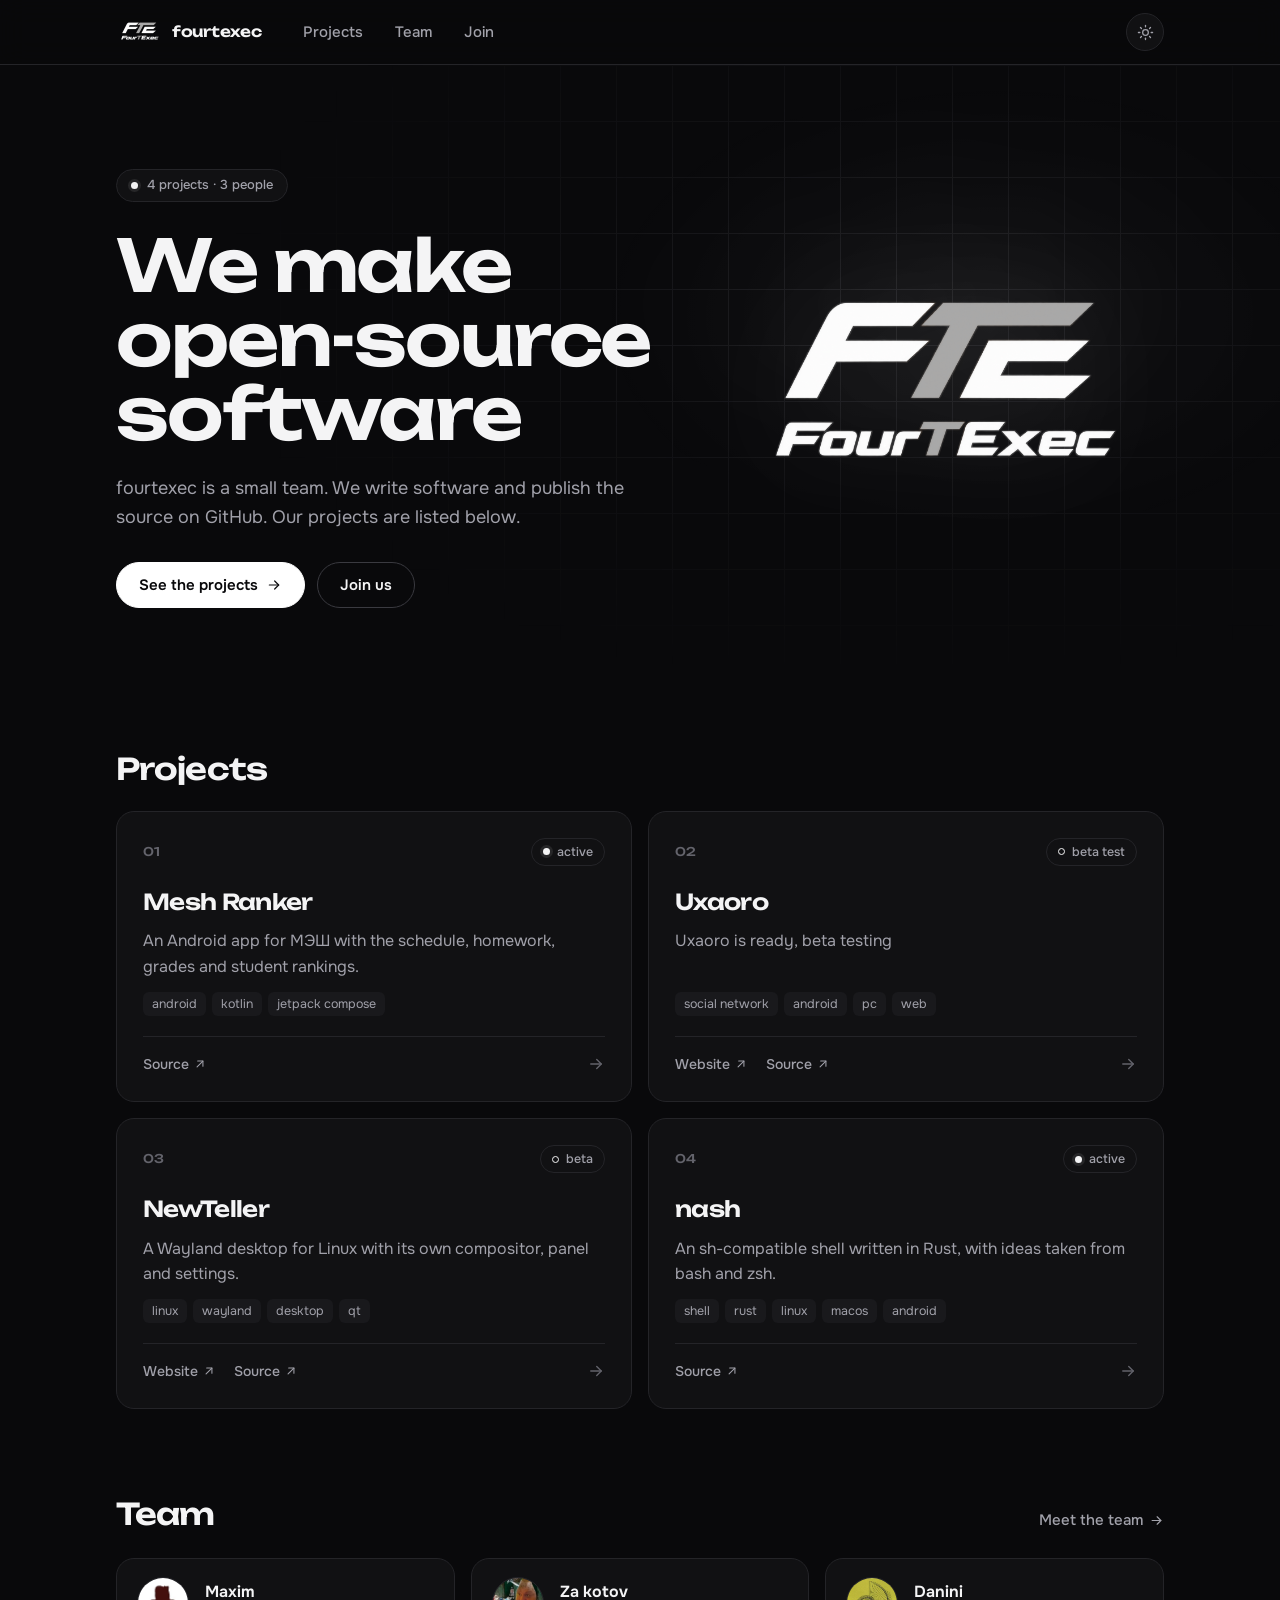
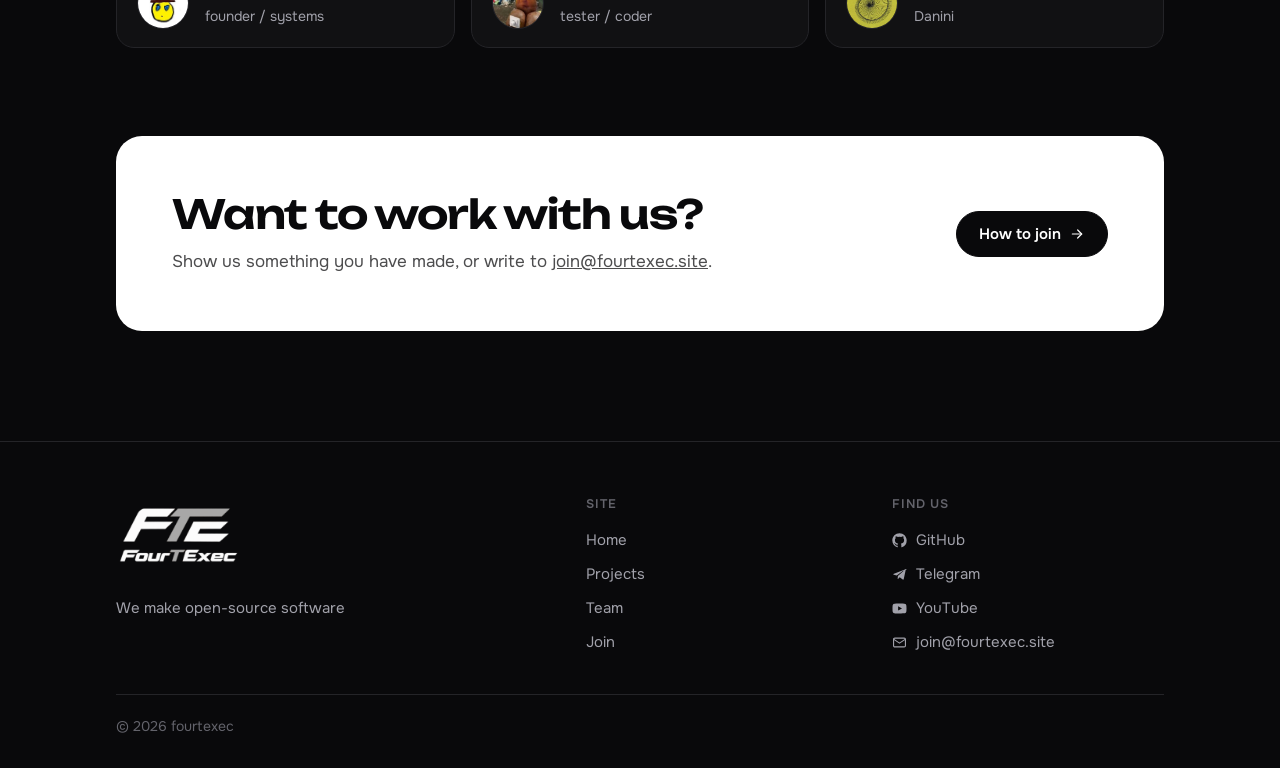
==== commit 9bb6195c: "Proper visual design: display type, cards, hero and footer Self-hosted Unbounded and Onest fonts, a " ====
--- a/index.html
+++ b/index.html
@@ -13,7 +13,7 @@
     <meta charset="UTF-8" />
     <meta name="viewport" content="width=device-width, initial-scale=1.0" />
     <meta name="description" content="fourtexec is a small team that makes open-source software: Mesh Ranker, Uxaoro, NewTeller and the nash shell." />
-    <meta name="theme-color" content="#0e0e0e" />
+    <meta name="theme-color" content="#09090b" />
     <link rel="icon" type="image/png" href="logo.png" />
     <title>fourtexec</title>
     <script>
--- a/style.css
+++ b/style.css
@@ -1,31 +1,65 @@
+@font-face {
+  font-family: "Unbounded"; font-weight: 200 900; font-display: swap;
+  src: url("fonts/unbounded-latin-wght-normal.woff2") format("woff2");
+  unicode-range: U+0000-00FF, U+0131, U+0152-0153, U+02BB-02BC, U+02C6, U+02DA, U+02DC, U+2000-206F, U+20AC, U+2122, U+2190-2193, U+2212, U+2215, U+FEFF, U+FFFD;
+}
+@font-face {
+  font-family: "Unbounded"; font-weight: 200 900; font-display: swap;
+  src: url("fonts/unbounded-cyrillic-wght-normal.woff2") format("woff2");
+  unicode-range: U+0301, U+0400-045F, U+0490-0491, U+04B0-04B1, U+2116;
+}
+@font-face {
+  font-family: "Onest"; font-weight: 100 900; font-display: swap;
+  src: url("fonts/onest-latin-wght-normal.woff2") format("woff2");
+  unicode-range: U+0000-00FF, U+0131, U+0152-0153, U+02BB-02BC, U+02C6, U+02DA, U+02DC, U+2000-206F, U+20AC, U+2122, U+2190-2193, U+2212, U+2215, U+FEFF, U+FFFD;
+}
+@font-face {
+  font-family: "Onest"; font-weight: 100 900; font-display: swap;
+  src: url("fonts/onest-cyrillic-wght-normal.woff2") format("woff2");
+  unicode-range: U+0301, U+0400-045F, U+0490-0491, U+04B0-04B1, U+2116;
+}
+
 :root {
-  --sans: -apple-system, BlinkMacSystemFont, "Segoe UI", Roboto, "Helvetica Neue", Arial, sans-serif;
+  --display: "Unbounded", "Onest", system-ui, sans-serif;
+  --sans: "Onest", system-ui, -apple-system, "Segoe UI", Roboto, Arial, sans-serif;
   --mono: ui-monospace, SFMono-Regular, Menlo, Consolas, "Liberation Mono", monospace;
+  --r: 18px;
 }
 
 [data-theme="dark"] {
   color-scheme: dark;
-  --bg: #0e0e0e;
-  --panel: #181818;
-  --line: #2c2c2c;
-  --tx: #e8e8e6;
-  --mut: #a2a29e;
-  --acc: #ff7a1a;
-  --acc-ink: #1a0b00;
+  --bg: #09090b;
+  --panel: #111113;
+  --panel2: #19191c;
+  --line: #242428;
+  --line2: #3a3a40;
+  --tx: #f4f4f5;
+  --mut: #a1a1aa;
+  --dim: #63636b;
+  --acc: #ffffff;
+  --acc-ink: #09090b;
+  --glow: rgba(255, 255, 255, 0.09);
+  --head: rgba(9, 9, 11, 0.72);
 }
 
 [data-theme="light"] {
   color-scheme: light;
-  --bg: #ffffff;
-  --panel: #f5f4f1;
-  --line: #dddbd6;
-  --tx: #1c1c1c;
-  --mut: #5f5d59;
-  --acc: #c4520a;
+  --bg: #f6f6f4;
+  --panel: #ffffff;
+  --panel2: #efefec;
+  --line: #e2e2de;
+  --line2: #c4c4be;
+  --tx: #0b0b0c;
+  --mut: #5c5c63;
+  --dim: #9a9aa0;
+  --acc: #0b0b0c;
   --acc-ink: #ffffff;
+  --glow: rgba(0, 0, 0, 0.05);
+  --head: rgba(246, 246, 244, 0.78);
 }
 
 * { box-sizing: border-box; }
+html { scroll-behavior: smooth; }
 
 body {
   margin: 0;
@@ -34,161 +68,327 @@
   font-family: var(--sans);
   font-size: 16px;
   line-height: 1.6;
-}
-
-a { color: inherit; text-underline-offset: 2px; }
-a:hover { color: var(--acc); }
+  -webkit-font-smoothing: antialiased;
+}
+
+::selection { background: var(--acc); color: var(--acc-ink); }
+a { color: inherit; }
 img { max-width: 100%; }
 button { font: inherit; color: inherit; }
-h1, h2, h3 { line-height: 1.25; margin: 0; }
-h1 { font-size: 32px; }
-h2 { font-size: 21px; margin-bottom: 14px; }
-h3 { font-size: 17px; }
-p { margin: 0 0 12px; }
+h1, h2, h3, h4, p { margin: 0; }
+h1, h2 { font-family: var(--display); font-weight: 600; letter-spacing: -0.03em; line-height: 1.1; }
+h1 { font-size: clamp(32px, 5.2vw, 52px); }
+h2 { font-size: clamp(22px, 3vw, 30px); }
+h3 { font-size: 19px; font-weight: 650; letter-spacing: -0.01em; line-height: 1.3; }
+:focus-visible { outline: 2px solid var(--acc); outline-offset: 3px; border-radius: 6px; }
 
 .mono { font-family: var(--mono); font-size: 0.9em; }
 .mut { color: var(--mut); }
-.acc { color: var(--acc); }
-
-.wrap { max-width: 760px; margin: 0 auto; padding: 0 20px; }
-section { padding-top: 44px; }
+.acc { color: var(--tx); text-decoration: underline; }
+.small { font-size: 14px; }
+
+.wrap { max-width: 1120px; margin: 0 auto; padding: 0 20px; }
+@media (min-width: 760px) { .wrap { padding: 0 36px; } }
+.wrap.narrow { max-width: 860px; }
+
+section { padding-top: 88px; }
+section.page { padding-top: 56px; }
+#app { animation: enter 0.35s ease both; min-height: 60vh; }
+@keyframes enter { from { opacity: 0; transform: translateY(8px); } }
 
 /* header */
-#site-header { border-bottom: 1px solid var(--line); }
-.header-in {
-  display: flex; align-items: center; flex-wrap: wrap;
-  gap: 6px 22px; padding-top: 12px; padding-bottom: 12px;
-}
-.brand { display: flex; align-items: center; gap: 8px; text-decoration: none; font-weight: 700; font-size: 18px; }
-.brand-logo { height: 34px; width: auto; display: block; }
-.main-nav { display: flex; gap: 18px; }
-.main-nav a { text-decoration: none; color: var(--mut); }
+#site-header {
+  position: sticky; top: 0; z-index: 20;
+  background: var(--head);
+  -webkit-backdrop-filter: blur(14px); backdrop-filter: blur(14px);
+  border-bottom: 1px solid var(--line);
+}
+.header-in { display: flex; align-items: center; gap: 10px 28px; min-height: 64px; flex-wrap: wrap; }
+.brand {
+  display: flex; align-items: center; gap: 8px; text-decoration: none;
+  font-family: var(--display); font-weight: 600; font-size: 15px; letter-spacing: -0.02em;
+}
+.brand-logo { height: 32px; width: auto; display: block; }
+.main-nav { display: flex; gap: 4px; }
+.main-nav a {
+  text-decoration: none; color: var(--mut); font-size: 15px; font-weight: 500;
+  padding: 6px 14px; border-radius: 99px; transition: color 0.15s, background 0.15s;
+}
 .main-nav a:hover { color: var(--tx); }
-.main-nav a.active { color: var(--tx); border-bottom: 2px solid var(--acc); }
-.header-actions { display: flex; align-items: center; gap: 12px; margin-left: auto; }
-
-.theme-btn {
-  background: none; border: 0; padding: 6px; cursor: pointer;
-  color: var(--mut); display: inline-flex;
-}
-.theme-btn:hover { color: var(--tx); }
-
-.account-btn { display: inline-flex; align-items: center; gap: 7px; font-size: 15px; }
+.main-nav a.active { color: var(--tx); background: var(--panel2); }
+.header-actions { display: flex; align-items: center; gap: 10px; margin-left: auto; }
+@media (max-width: 600px) {
+  .header-in { padding-top: 10px; padding-bottom: 10px; }
+  .main-nav { order: 3; width: 100%; margin: 0 -14px; }
+}
+
+.icon-btn {
+  width: 38px; height: 38px; flex: none;
+  display: inline-flex; align-items: center; justify-content: center;
+  border: 1px solid var(--line); border-radius: 50%;
+  background: var(--panel); color: var(--mut);
+  cursor: pointer; text-decoration: none;
+  transition: color 0.15s, border-color 0.15s, transform 0.15s;
+}
+.icon-btn:hover { color: var(--tx); border-color: var(--line2); transform: translateY(-1px); }
+
+.account-btn {
+  display: inline-flex; align-items: center; gap: 8px; height: 38px; padding: 0 16px;
+  border: 1px solid var(--line); border-radius: 99px; background: var(--panel);
+  font-size: 14px; font-weight: 500; text-decoration: none;
+}
+.account-btn:hover { border-color: var(--line2); }
 .account-ava {
-  position: relative; width: 24px; height: 24px; border-radius: 50%; overflow: hidden;
+  position: relative; width: 24px; height: 24px; border-radius: 50%; overflow: hidden; margin-left: -8px;
   display: inline-flex; align-items: center; justify-content: center;
-  background: var(--panel); font-size: 12px; font-weight: 700;
+  background: var(--panel2); font-size: 12px; font-weight: 700;
 }
 .account-ava img { position: absolute; inset: 0; width: 100%; height: 100%; object-fit: cover; }
 
 /* announcements */
-.site-banner { border-bottom: 1px solid var(--line); background: var(--panel); font-size: 15px; }
-.site-banner.critical { background: rgba(214, 60, 50, 0.15); }
-.banner-in { display: flex; justify-content: space-between; gap: 12px; padding-top: 8px; padding-bottom: 8px; }
+.site-banner { border-bottom: 1px solid var(--line); background: var(--panel2); font-size: 14px; }
+.site-banner.critical { background: rgba(220, 60, 50, 0.16); }
+.banner-in { display: flex; justify-content: space-between; gap: 12px; padding-top: 9px; padding-bottom: 9px; }
 .banner-x { background: none; border: 0; font-size: 20px; line-height: 1; cursor: pointer; padding: 0 4px; color: var(--mut); }
 
-/* buttons and the bits the download pages share */
+/* shared pieces */
 .btn {
-  display: inline-block; padding: 8px 14px;
-  border: 1px solid var(--line); border-radius: 6px;
-  background: none; color: var(--tx);
-  text-decoration: none; cursor: pointer; font-size: 15px;
-}
-.btn:hover { border-color: var(--mut); color: var(--tx); }
-.btn-solid { background: var(--acc); border-color: var(--acc); color: var(--acc-ink); font-weight: 600; }
-.btn-solid:hover { color: var(--acc-ink); border-color: var(--acc); filter: brightness(1.08); }
-.card { border: 1px solid var(--line); border-radius: 8px; }
-.card2 { background: var(--panel); border-radius: 8px; }
-.chip { font-size: 13px; color: var(--mut); }
-.mail-row { display: flex; flex-wrap: wrap; gap: 10px; margin: 20px 0; }
+  display: inline-flex; align-items: center; justify-content: center; gap: 8px;
+  height: 46px; padding: 0 22px;
+  border: 1px solid var(--line2); border-radius: 99px;
+  background: transparent; color: var(--tx);
+  font-size: 15px; font-weight: 600; text-decoration: none; cursor: pointer;
+  transition: transform 0.15s, background 0.15s, border-color 0.15s, opacity 0.15s;
+}
+.btn:hover { background: var(--panel2); transform: translateY(-1px); }
+.btn-solid { background: var(--acc); border-color: var(--acc); color: var(--acc-ink); }
+.btn-solid:hover { background: var(--acc); opacity: 0.88; }
+.btn.wide { width: 100%; }
+.actions { display: flex; flex-wrap: wrap; gap: 12px; margin-top: 30px; }
+
+.card {
+  background: var(--panel);
+  border: 1px solid var(--line);
+  border-radius: var(--r);
+  transition: border-color 0.2s, transform 0.2s, background 0.2s;
+}
+.card2 { background: var(--panel2); border-radius: 12px; }
+
+.pill, .chip {
+  display: inline-flex; align-items: center; gap: 7px;
+  font-size: 12.5px; font-weight: 500; color: var(--mut);
+  border: 1px solid var(--line); border-radius: 99px; padding: 3px 11px;
+  white-space: nowrap;
+}
+.dot { width: 7px; height: 7px; border-radius: 50%; display: inline-block; flex: none; }
+.dot.live { background: var(--tx); box-shadow: 0 0 0 3px var(--glow); }
+.dot.wip { border: 1.5px solid var(--tx); }
+.dot.off { background: var(--dim); }
+
+.tags { display: flex; flex-wrap: wrap; gap: 6px; }
+.tags span { font-size: 12.5px; color: var(--mut); background: var(--panel2); border-radius: 6px; padding: 2px 9px; }
+
+.num { font-family: var(--display); font-size: 12px; font-weight: 500; color: var(--dim); letter-spacing: 0.04em; }
+.lead { font-size: 18px; line-height: 1.6; color: var(--mut); max-width: 620px; }
+
+.grid { display: grid; gap: 16px; }
+@media (min-width: 720px) { .grid.two { grid-template-columns: 1fr 1fr; } }
+@media (min-width: 560px) { .grid.three { grid-template-columns: 1fr 1fr; } }
+@media (min-width: 900px) { .grid.three { grid-template-columns: repeat(3, 1fr); } }
+
+.sec-head { display: flex; align-items: baseline; justify-content: space-between; gap: 16px; margin-bottom: 26px; }
+.sec-head a {
+  display: inline-flex; align-items: center; gap: 6px;
+  color: var(--mut); text-decoration: none; font-size: 15px; font-weight: 500;
+}
+.sec-head a:hover { color: var(--tx); }
+
+.page-head { margin-bottom: 40px; }
+.page-head h1 { margin-bottom: 16px; }
+.page-head .pill { margin-bottom: 18px; }
+.page-head .tags { margin-top: 20px; }
 
 /* front page */
-.intro { padding-top: 36px; }
-.intro-logo { display: block; width: 240px; margin: 0 0 10px -22px; }
-.intro p { font-size: 18px; color: var(--mut); max-width: 600px; margin-top: 12px; }
-
-.projects { list-style: none; margin: 0; padding: 0; }
-.project { padding: 16px 0; border-top: 1px solid var(--line); }
-.project:last-child { border-bottom: 1px solid var(--line); }
-.project h3 a { text-decoration: none; }
-.project h3 a:hover { text-decoration: underline; }
-.project p { margin: 4px 0 0; }
-.status { font-size: 13px; font-weight: 400; color: var(--acc); margin-left: 6px; }
-.project-meta { font-size: 14px; color: var(--mut); display: flex; flex-wrap: wrap; gap: 2px 18px; }
-.proj-desc { color: var(--mut); margin: 0; }
-
-.filters { display: flex; flex-wrap: wrap; gap: 4px 16px; margin: 14px 0 18px; }
-.filters button { background: none; border: 0; padding: 0; cursor: pointer; color: var(--mut); }
+.hero { position: relative; padding-top: 0; overflow: hidden; }
+.hero::before {
+  content: ""; position: absolute; inset: 0; pointer-events: none;
+  background:
+    radial-gradient(620px 380px at 78% 42%, var(--glow), transparent 70%),
+    linear-gradient(var(--line) 1px, transparent 1px) 0 0 / 100% 56px,
+    linear-gradient(90deg, var(--line) 1px, transparent 1px) 0 0 / 56px 100%;
+  -webkit-mask-image: radial-gradient(900px 520px at 70% 40%, #000 0%, transparent 75%);
+  mask-image: radial-gradient(900px 520px at 70% 40%, #000 0%, transparent 75%);
+  opacity: 0.7;
+}
+.hero-in { position: relative; display: grid; gap: 24px; align-items: center; padding-top: 64px; padding-bottom: 24px; }
+@media (min-width: 900px) {
+  .hero-in { grid-template-columns: 1.15fr 0.85fr; padding-top: 104px; padding-bottom: 56px; }
+}
+.eyebrow {
+  display: inline-flex; align-items: center; gap: 9px;
+  font-size: 13px; font-weight: 500; color: var(--mut);
+  border: 1px solid var(--line); border-radius: 99px; padding: 5px 14px;
+  background: var(--panel); margin-bottom: 26px;
+}
+.hero h1 { font-size: clamp(38px, 6.4vw, 72px); line-height: 1.03; }
+.hero .lead { margin-top: 24px; max-width: 520px; }
+.hero-art { display: flex; justify-content: center; }
+.hero-logo { width: min(100%, 440px); display: block; filter: drop-shadow(0 0 60px var(--glow)); }
+@media (max-width: 899px) { .hero-art { order: -1; justify-content: flex-start; } .hero-logo { width: 220px; margin-left: -18px; } }
+
+.project-card { position: relative; padding: 26px; display: flex; flex-direction: column; gap: 12px; }
+.project-card:hover { border-color: var(--line2); transform: translateY(-3px); }
+.pc-top { display: flex; align-items: center; justify-content: space-between; }
+.project-card h3 { font-family: var(--display); font-size: 22px; font-weight: 600; letter-spacing: -0.03em; margin-top: 10px; }
+.project-card h3 a { text-decoration: none; }
+.stretch::after { content: ""; position: absolute; inset: 0; border-radius: var(--r); }
+.project-card > p { color: var(--mut); flex: 1; }
+.pc-foot {
+  display: flex; align-items: center; gap: 18px; min-height: 24px;
+  margin-top: 8px; padding-top: 16px; border-top: 1px solid var(--line);
+}
+.pc-foot a {
+  position: relative; z-index: 1;
+  display: inline-flex; align-items: center; gap: 4px;
+  font-size: 14px; font-weight: 500; color: var(--mut); text-decoration: none;
+}
+.pc-foot a:hover { color: var(--tx); }
+.pc-go { margin-left: auto; display: inline-flex; color: var(--dim); transition: transform 0.2s, color 0.2s; }
+.project-card:hover .pc-go { color: var(--tx); transform: translateX(4px); }
+
+.person { display: flex; align-items: center; gap: 16px; padding: 18px 20px; text-decoration: none; }
+.person:hover { border-color: var(--line2); transform: translateY(-2px); }
+.person span { display: flex; flex-direction: column; min-width: 0; }
+.person strong { font-weight: 650; }
+.person small { color: var(--mut); font-size: 14px; }
+
+.cta {
+  background: var(--acc); color: var(--acc-ink);
+  border-radius: 26px; padding: 40px 28px;
+  display: flex; flex-wrap: wrap; align-items: center; justify-content: space-between; gap: 26px;
+}
+@media (min-width: 760px) { .cta { padding: 56px; } }
+.cta h2 { font-size: clamp(26px, 4vw, 40px); margin-bottom: 12px; }
+.cta p { font-size: 17px; opacity: 0.72; }
+.btn-invert { background: var(--acc-ink); border-color: var(--acc-ink); color: var(--acc); }
+.btn-invert:hover { background: var(--acc-ink); opacity: 0.85; }
+
+.filters {
+  display: inline-flex; flex-wrap: wrap; gap: 4px; padding: 4px;
+  border: 1px solid var(--line); border-radius: 99px; background: var(--panel);
+  margin-bottom: 26px;
+}
+.filters button {
+  background: none; border: 0; cursor: pointer;
+  padding: 6px 16px; border-radius: 99px;
+  font-size: 14px; font-weight: 500; color: var(--mut);
+}
 .filters button:hover { color: var(--tx); }
-.filters button.on { color: var(--tx); font-weight: 600; }
+.filters button.on { background: var(--acc); color: var(--acc-ink); }
 
 /* people */
 .avatar {
   position: relative; display: inline-flex; align-items: center; justify-content: center;
-  flex: none; overflow: hidden; border-radius: 50%; border: 1px solid var(--line);
-  background: var(--panel); color: var(--mut); font-weight: 700;
+  flex: none; overflow: hidden; border-radius: 50%;
+  background: var(--panel2); color: var(--mut); font-weight: 700;
+  border: 1px solid var(--line);
 }
 .avatar img { position: absolute; inset: 0; width: 100%; height: 100%; object-fit: cover; }
-.avatar.small { width: 44px; height: 44px; }
-.avatar.large { width: 88px; height: 88px; font-size: 28px; }
-
-.people { display: flex; flex-wrap: wrap; gap: 14px 28px; }
-.person { display: inline-flex; align-items: center; gap: 10px; text-decoration: none; }
-
-.members { list-style: none; margin: 22px 0 0; padding: 0; }
-.member { display: flex; gap: 20px; padding: 20px 0; border-top: 1px solid var(--line); }
-.member p { margin: 4px 0 0; }
-.nick { font-weight: 400; font-size: 14px; color: var(--mut); margin-left: 4px; }
-.role, .member-links { font-size: 14px; color: var(--mut); }
+.avatar.mid { width: 52px; height: 52px; }
+.avatar.large { width: 96px; height: 96px; font-size: 30px; margin-bottom: 20px; }
+
+.member { padding: 28px; display: flex; flex-direction: column; }
+.member:hover { border-color: var(--line2); }
+.member h3 { font-family: var(--display); font-size: 20px; letter-spacing: -0.03em; }
+.nick { color: var(--dim); font-size: 14px; }
+.role { color: var(--mut); font-size: 13px; font-weight: 500; text-transform: uppercase; letter-spacing: 0.08em; margin-top: 10px; }
+.bio { margin-top: 12px; color: var(--mut); flex: 1; }
+.socials { display: flex; flex-wrap: wrap; gap: 8px; margin-top: 20px; }
 
 /* join */
-.join h1 { margin-bottom: 16px; }
-.join ol { padding-left: 22px; margin: 16px 0; }
-.join li { margin: 6px 0; }
+.join-grid { display: grid; gap: 24px; align-items: start; }
+@media (min-width: 900px) { .join-grid { grid-template-columns: 1fr 360px; gap: 48px; } }
+.steps { list-style: none; margin: 0; padding: 0; }
+.steps li { display: flex; gap: 24px; padding: 24px 0; border-top: 1px solid var(--line); }
+.steps li:last-child { border-bottom: 1px solid var(--line); }
+.steps .num { font-size: 22px; font-weight: 600; color: var(--tx); min-width: 44px; line-height: 1.3; }
+.steps p { font-size: 18px; line-height: 1.5; }
+.note { margin-top: 22px; color: var(--mut); font-size: 15px; }
+.join-side { padding: 28px; display: flex; flex-direction: column; gap: 12px; }
+@media (min-width: 900px) { .join-side { position: sticky; top: 92px; } }
+.join-side h3 { font-family: var(--display); letter-spacing: -0.03em; }
+.join-mail { font-size: 17px; color: var(--mut); margin-bottom: 10px; overflow-wrap: anywhere; }
+.join-side .small { margin-top: 14px; }
+.join-side .socials { margin-top: 0; }
 
 /* project page */
-.back { font-size: 14px; margin-bottom: 14px; }
-.back a { color: var(--mut); text-decoration: none; }
-.back a:hover { color: var(--tx); }
-.lead { font-size: 18px; color: var(--mut); margin: 8px 0; }
-#readme-body { border-top: 1px solid var(--line); margin-top: 24px; padding-top: 8px; }
+.back {
+  display: inline-flex; align-items: center; gap: 6px; margin-bottom: 30px;
+  color: var(--mut); text-decoration: none; font-size: 14px; font-weight: 500;
+}
+.back:hover { color: var(--tx); }
+.prose { padding: 8px 22px 18px; }
+@media (min-width: 760px) { .prose { padding: 20px 44px 34px; } }
+.proj-desc { color: var(--mut); margin: 0; }
+
+.lost { text-align: center; padding-top: 40px; }
+.lost .lead { margin: 0 auto; }
+.lost .actions { justify-content: center; }
+.lost h1 { margin-bottom: 14px; }
+.big { font-family: var(--display); font-weight: 700; font-size: clamp(90px, 18vw, 170px); line-height: 1; letter-spacing: -0.05em; color: var(--panel2); -webkit-text-stroke: 1px var(--line2); }
 
 /* project descriptions (markdown) */
-.md h1 { font-size: 26px; margin: 28px 0 10px; }
-.md h2 { font-size: 21px; margin: 30px 0 10px; }
-.md h3 { font-size: 18px; margin: 24px 0 8px; }
+.md h1, .md h2, .md h3, .md h4 { font-family: var(--sans); letter-spacing: -0.015em; line-height: 1.3; }
+.md h1 { font-size: 26px; font-weight: 700; margin: 30px 0 10px; }
+.md h2 { font-size: 22px; font-weight: 700; margin: 36px 0 12px; }
+.md h3 { font-size: 18px; margin: 26px 0 8px; }
 .md h4 { font-size: 16px; margin: 20px 0 6px; }
-.md p { margin: 12px 0; }
-.md a { color: var(--acc); }
-.md ul, .md ol { padding-left: 22px; margin: 12px 0; }
-.md li { margin: 5px 0; }
+.md p { margin: 14px 0; color: var(--mut); }
+.md strong { color: var(--tx); font-weight: 600; }
+.md a { color: var(--tx); text-decoration-color: var(--line2); text-underline-offset: 3px; }
+.md a:hover { text-decoration-color: var(--tx); }
+.md ul, .md ol { padding-left: 22px; margin: 14px 0; color: var(--mut); }
+.md li { margin: 7px 0; }
+.md li::marker { color: var(--dim); }
 .md li.nested { margin-left: 22px; }
 .md li.task { list-style: none; margin-left: -22px; }
-.md code { font-family: var(--mono); font-size: 0.88em; background: var(--panel); border-radius: 4px; padding: 1px 5px; }
-.md blockquote { margin: 16px 0; padding-left: 14px; border-left: 3px solid var(--line); color: var(--mut); }
-.md img { border-radius: 6px; margin: 12px 0; }
-.md hr { border: 0; border-top: 1px solid var(--line); margin: 26px 0; }
-.table-wrap { overflow-x: auto; margin: 16px 0; }
-.md table { border-collapse: collapse; font-size: 15px; width: 100%; }
-.md th, .md td { text-align: left; padding: 7px 14px 7px 0; border-bottom: 1px solid var(--line); vertical-align: top; }
-.md th { font-weight: 600; }
-
-.codeblock { position: relative; margin: 16px 0; }
-.codeblock pre { margin: 0; padding: 14px 16px; background: var(--panel); border-radius: 6px; overflow-x: auto; }
-.codeblock pre code { background: none; padding: 0; font-size: 14px; line-height: 1.55; }
+.md code { font-family: var(--mono); font-size: 0.86em; background: var(--panel2); border: 1px solid var(--line); border-radius: 6px; padding: 1px 6px; color: var(--tx); }
+.md blockquote { margin: 18px 0; padding: 2px 0 2px 18px; border-left: 2px solid var(--line2); color: var(--mut); }
+.md img { border-radius: 12px; margin: 14px 0; }
+.md hr { border: 0; border-top: 1px solid var(--line); margin: 30px 0; }
+.table-wrap { overflow-x: auto; margin: 18px 0; border: 1px solid var(--line); border-radius: 12px; }
+.md table { border-collapse: collapse; font-size: 14.5px; width: 100%; }
+.md th, .md td { text-align: left; padding: 10px 16px; vertical-align: top; color: var(--mut); }
+.md tr + tr td { border-top: 1px solid var(--line); }
+.md th { font-weight: 600; font-size: 12.5px; text-transform: uppercase; letter-spacing: 0.06em; color: var(--dim); background: var(--panel2); }
+
+.codeblock { position: relative; margin: 18px 0; }
+.codeblock pre { margin: 0; padding: 16px 18px; background: var(--bg); border: 1px solid var(--line); border-radius: 12px; overflow-x: auto; }
+.codeblock pre code { background: none; border: 0; padding: 0; font-size: 13.5px; line-height: 1.6; }
 .copy-btn {
-  position: absolute; top: 6px; right: 6px;
-  background: var(--bg); border: 1px solid var(--line); border-radius: 4px;
-  font-size: 12px; padding: 2px 8px; cursor: pointer; color: var(--mut);
-  opacity: 0;
-}
+  position: absolute; top: 8px; right: 8px;
+  background: var(--panel2); border: 1px solid var(--line); border-radius: 8px;
+  font-size: 12px; font-weight: 500; padding: 3px 10px; cursor: pointer; color: var(--mut);
+  opacity: 0; transition: opacity 0.15s;
+}
+.copy-btn:hover { color: var(--tx); }
 .codeblock:hover .copy-btn, .copy-btn:focus { opacity: 1; }
 @media (hover: none) { .copy-btn { opacity: 1; } }
 
 /* footer */
-#site-footer { border-top: 1px solid var(--line); margin-top: 64px; }
-.footer-in {
-  display: flex; flex-wrap: wrap; justify-content: space-between; gap: 6px 24px;
-  padding-top: 18px; padding-bottom: 28px;
-  font-size: 14px; color: var(--mut);
-}
+#site-footer { border-top: 1px solid var(--line); margin-top: 110px; }
+.footer-grid { display: grid; gap: 34px; padding: 52px 0 40px; }
+@media (min-width: 720px) { .footer-grid { grid-template-columns: 1.6fr 1fr 1fr; } }
+.footer-logo { width: 150px; display: block; margin: -6px 0 8px -12px; }
+.footer-brand p { color: var(--mut); font-size: 15px; max-width: 280px; }
+.footer-col { display: flex; flex-direction: column; gap: 10px; align-items: flex-start; }
+.footer-col h4 { font-size: 12.5px; font-weight: 600; text-transform: uppercase; letter-spacing: 0.08em; color: var(--dim); margin-bottom: 4px; }
+.footer-col a { display: inline-flex; align-items: center; gap: 9px; color: var(--mut); text-decoration: none; font-size: 15px; }
+.footer-col a:hover { color: var(--tx); }
+.footer-bottom { border-top: 1px solid var(--line); padding: 20px 0 30px; font-size: 14px; color: var(--dim); }
+
+@media (prefers-reduced-motion: reduce) {
+  #app { animation: none; }
+  html { scroll-behavior: auto; }
+  .card, .btn, .icon-btn, .pc-go { transition: none; }
+}
